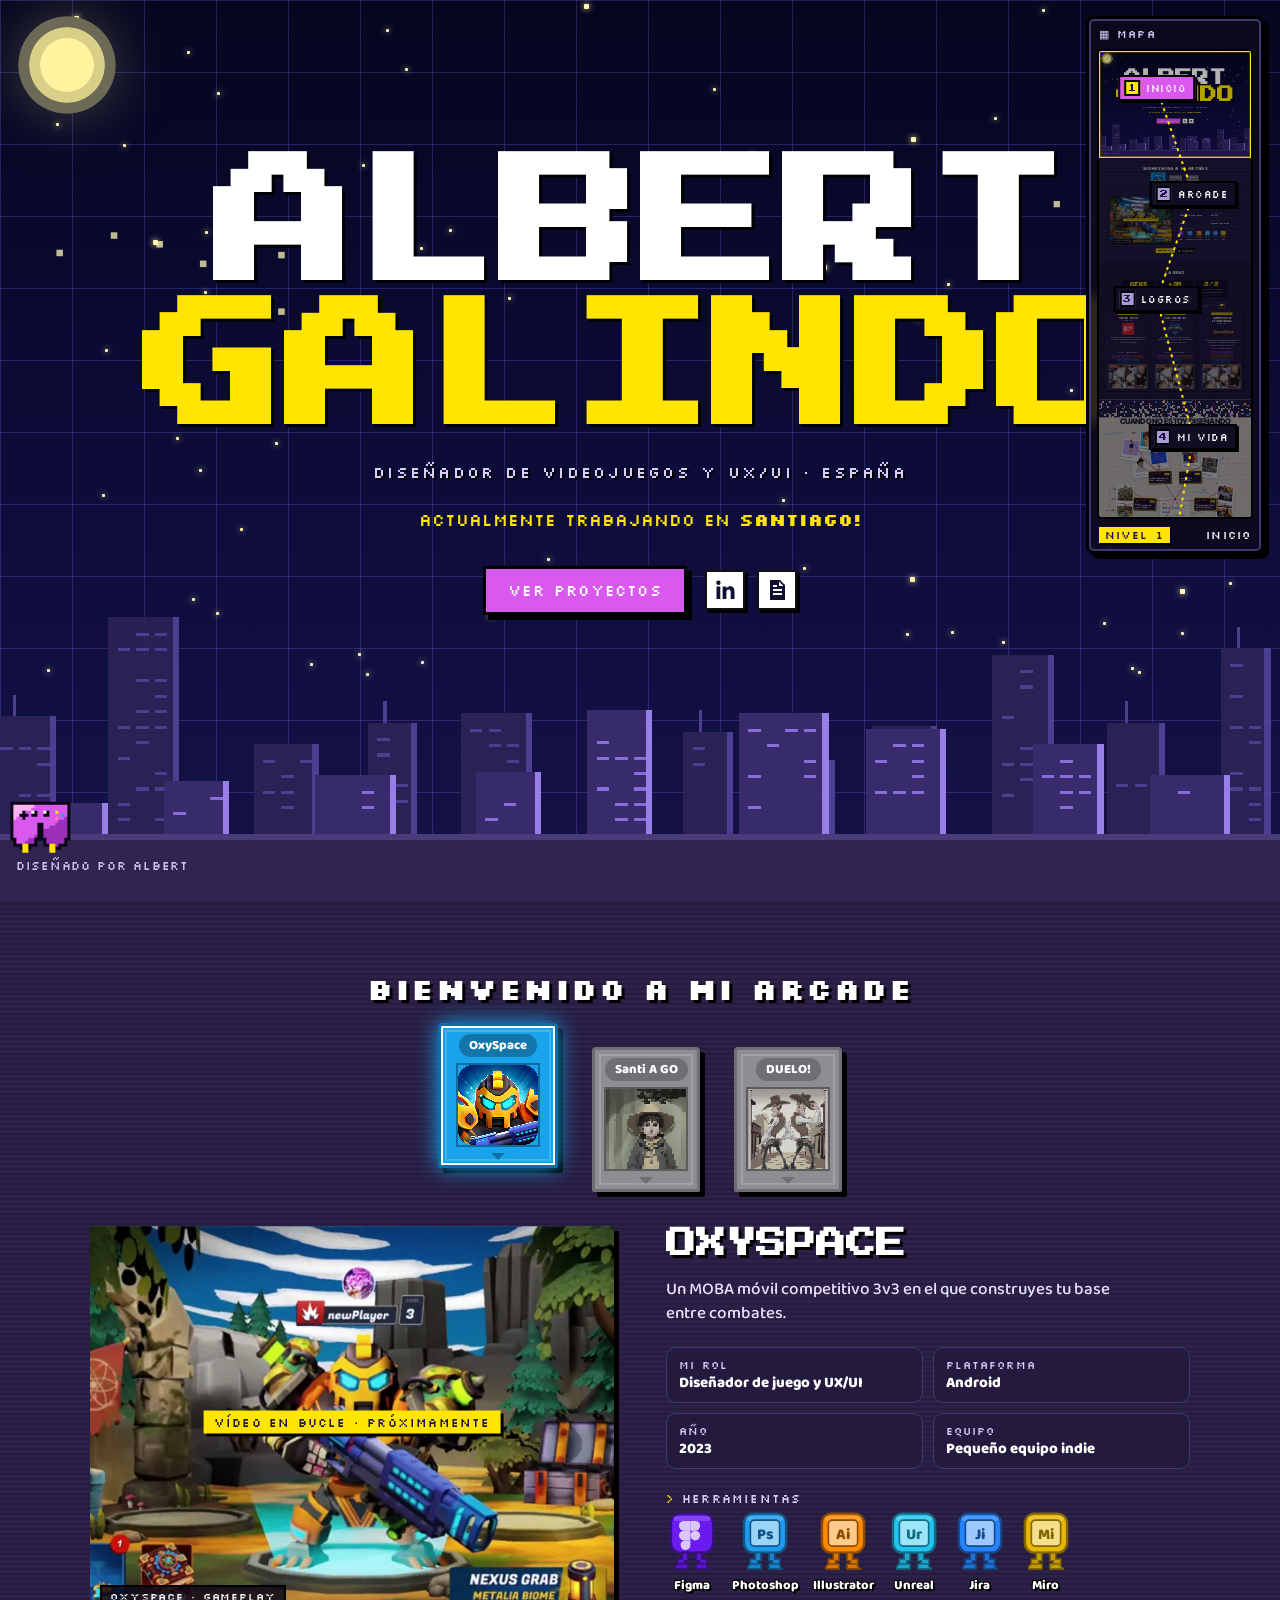
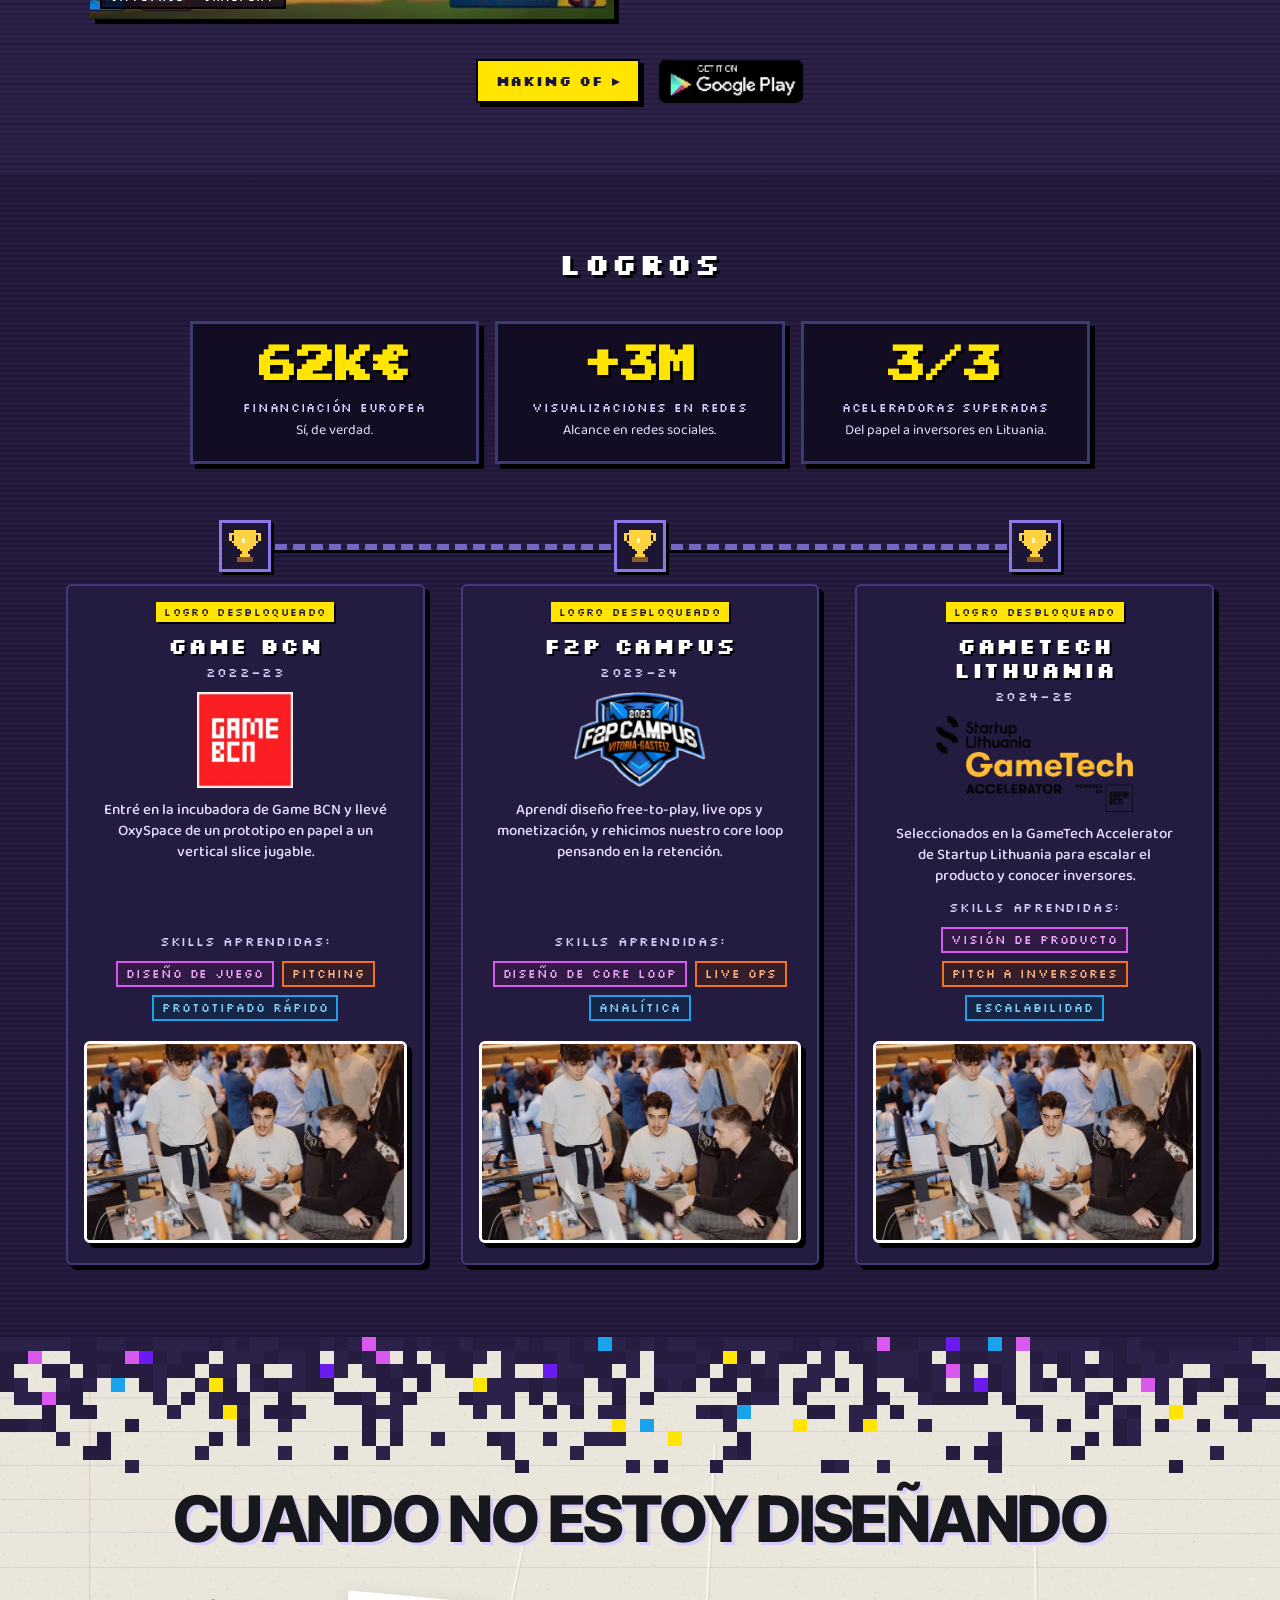
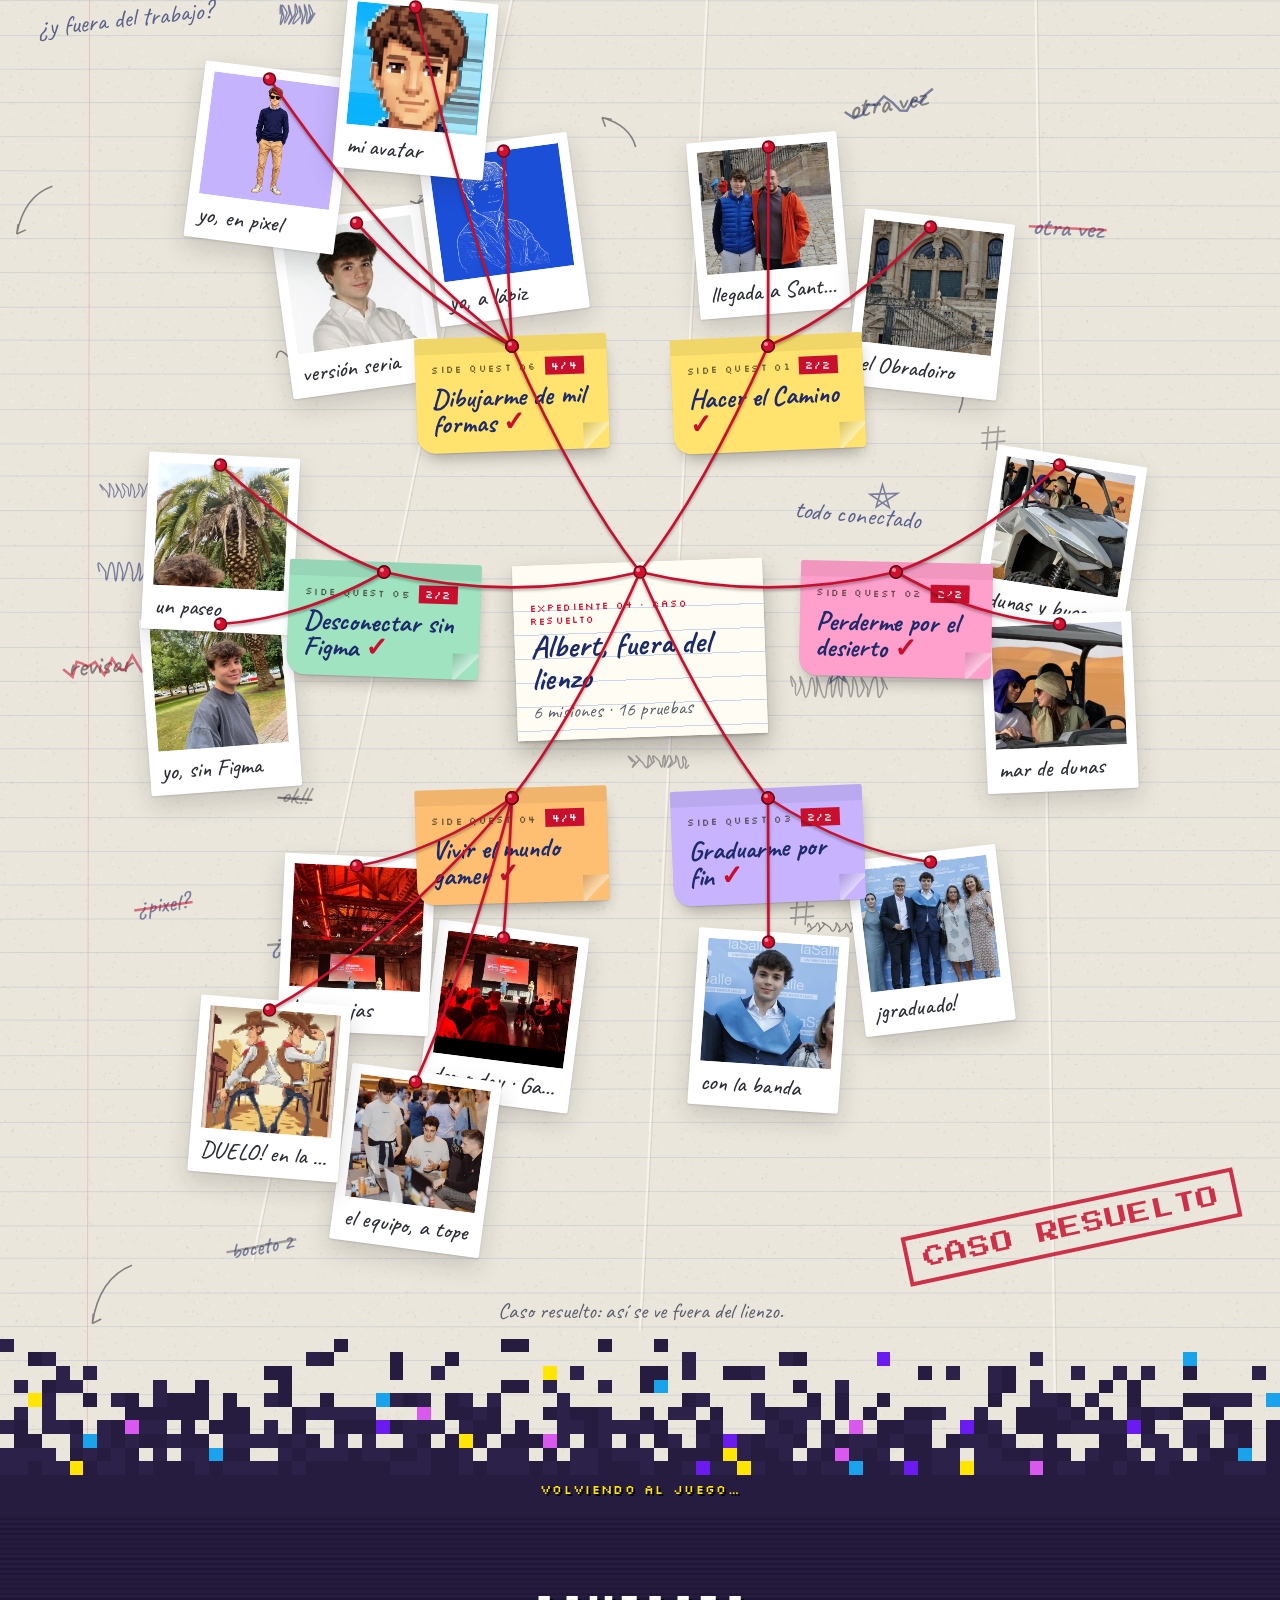
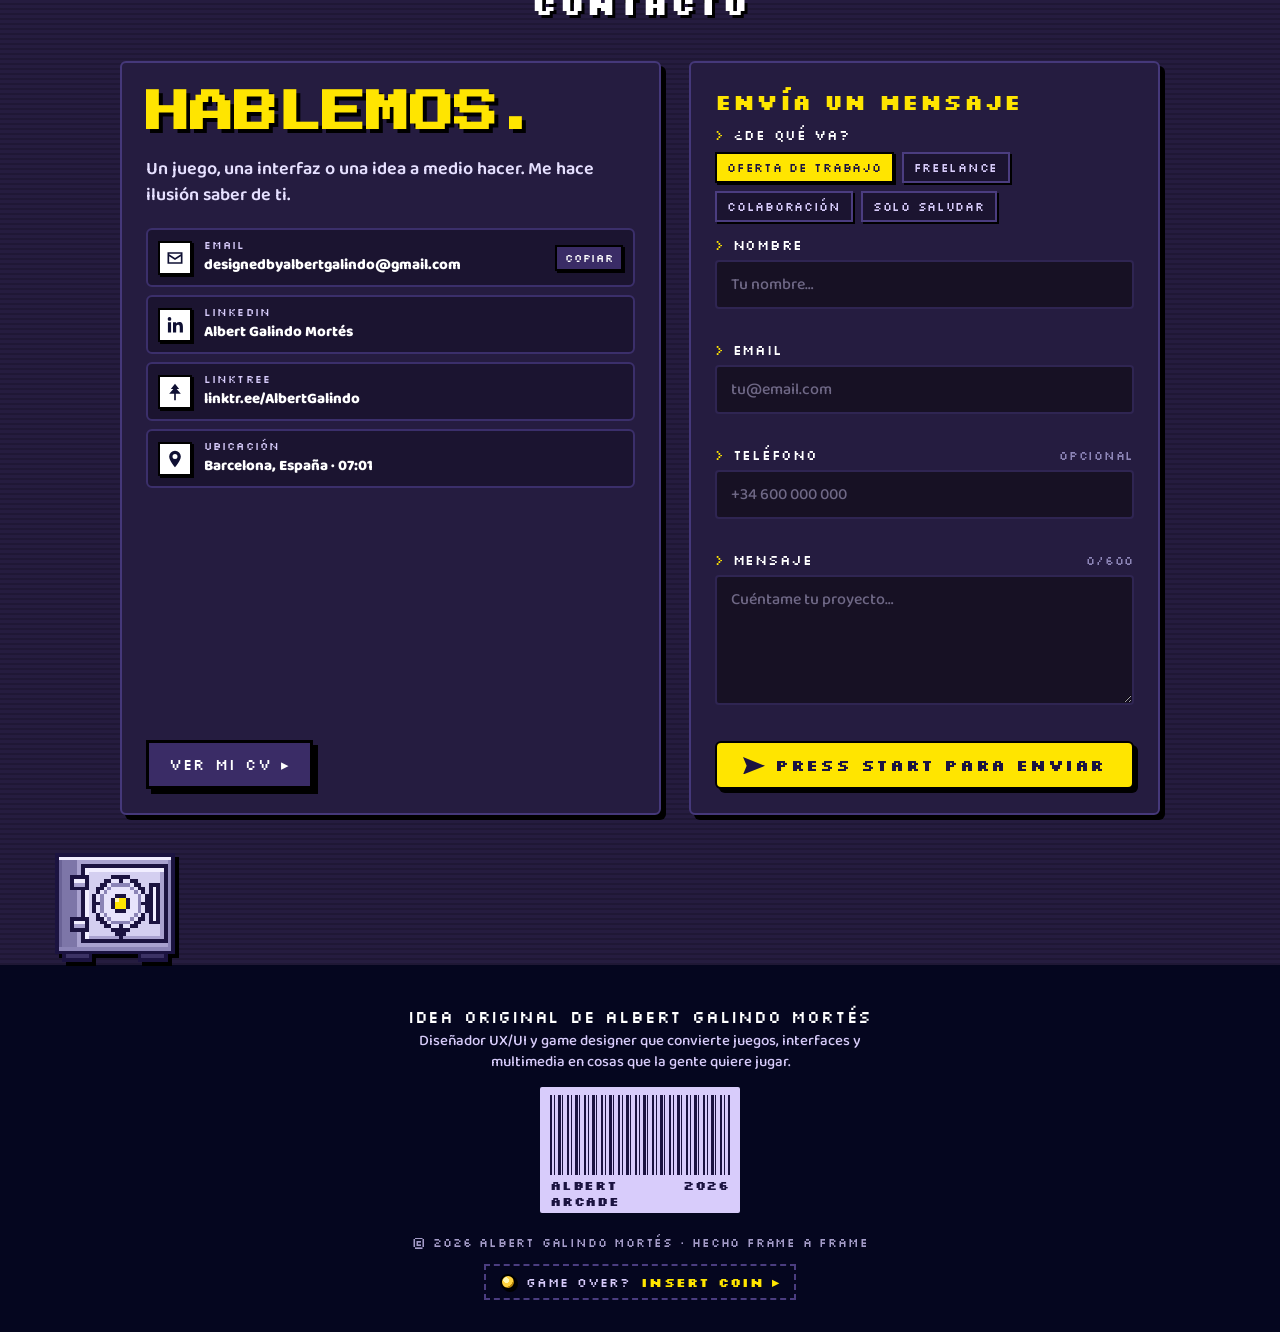
==== albert-arcade/index.html @ 71e983f7 "init" ====
<!doctype html>
<html lang="es">
<head>
<meta charset="utf-8">
<meta name="viewport" content="width=device-width, initial-scale=1, viewport-fit=cover">
<title>Albert Arcade · albert.fig</title>
<link rel="preconnect" href="https://fonts.googleapis.com">
<link rel="preconnect" href="https://fonts.gstatic.com" crossorigin>
<link rel="stylesheet" href="https://fonts.googleapis.com/css2?family=Press+Start+2P&family=Silkscreen:wght@400;700&family=Baloo+2:wght@500;600;700;800&family=Inter+Tight:wght@400;500;800&family=IBM+Plex+Mono:wght@400;500&family=Caveat:wght@500;700&display=swap">
<style>
/* Layout: albert.fig's five frames (identidad, proyectos, logros, fuera del lienzo, contacto) played as one arcade cabinet — night-city hero, cartridge shelf, stage select + TV, trophy road, polaroid wall, high-score cajetín, receipt footer */
:root{
  color-scheme:dark;
  --night:#05061f; --night-2:#16124a; --plum:#2c2149; --plum-2:#251c3f; --plum-deep:#1c1533;
  --panel:#231a3e; --panel-line:#9a8be0; --card:#241b40; --card-line:#45387a; --row:#1b1430;
  --lilac:#d8ccfb; --lilac-dim:#a99ad8; --soft:#e6e0ff;
  --ink:#ffffff; --black:#000000; --dark:#0b0716; --on-yellow:#1b1340;
  --yellow:#ffe500; --star:#fff7b2;
  --pink:#d958ee; --blue:#19a3ec; --orange:#f2711c; --green:#3fae4a;
  --photo:#f4f1ff;
  /* the real world, outside the game (albert.fig paper) */
  --paper:#eef0f3; --paper-dot:#c4c9d4; --paper-ink:#16181d; --paper-mute:#5a6070; --paper-line:#dde1e8; --paper-blue:#2563eb; --print:#ffffff; --tape:rgba(240,226,180,.78);
  --f-sans:"Inter Tight", "Helvetica Neue", Arial, sans-serif; --f-mono:"IBM Plex Mono", ui-monospace, monospace; --f-hand:"Caveat", "Segoe Print", cursive;
  --f-display:"Press Start 2P", ui-monospace, monospace;
  --f-pixel:"Silkscreen", ui-monospace, monospace; --f-chip:"Silkscreen", ui-monospace, monospace;
  --f-body:"Baloo 2", "Trebuchet MS", system-ui, sans-serif;
  --r:6px; --sh:5px 5px 0 var(--black); --sh-up:7px 9px 0 var(--black);
}
[hidden]{display:none!important}
*{box-sizing:border-box}
html{scroll-behavior:smooth;background:var(--plum)}
body{margin:0;background:var(--plum);color:var(--ink);font-family:var(--f-body);-webkit-font-smoothing:antialiased;overflow-x:hidden}
img{max-width:100%;display:block}
.pix{image-rendering:pixelated}
button{font:inherit;color:inherit;cursor:pointer}
a{color:inherit}
:focus-visible{outline:3px solid var(--yellow);outline-offset:3px}
h1,h2,h3,h4{text-wrap:balance;margin:0}
p{margin:0}
.wrap{width:min(1180px,100%);margin-inline:auto;padding-inline:16px}
.scan{background-image:repeating-linear-gradient(0deg,rgba(0,0,0,.16) 0 2px,transparent 2px 5px)}

/* ---------- NAV ---------- */
.nav{position:fixed;top:calc(12px + env(safe-area-inset-top,0px));right:16px;z-index:40;display:flex;gap:2px;padding:6px 8px;background:rgba(8,8,34,.85);border:2px solid #3b3a77;border-radius:var(--r);backdrop-filter:blur(6px);max-width:calc(100vw - 32px);overflow-x:auto;scrollbar-width:none}
.nav a{display:flex;flex-direction:column;align-items:center;text-decoration:none;padding:2px 5px;flex:none}
.nav img{width:50px;transition:transform .15s}
.nav span{position:relative;z-index:1;margin-top:-24px;background:rgba(0,0,0,.6);padding:2px 5px 1px;line-height:1.1;font-family:var(--f-pixel);font-size:11px;letter-spacing:.04em;color:var(--ink);text-shadow:1px 1px 0 var(--black)}
.nav a:hover img,.nav a.on img{transform:translateY(-3px) rotate(-4deg)}
.nav a.on span{color:var(--yellow)}

/* ---------- FRAME LABELS ---------- */
.flabel{display:flex;justify-content:center;margin-bottom:14px}
.flabel span{font-family:var(--f-pixel);font-size:12px;letter-spacing:.12em;color:var(--on-yellow);background:var(--yellow);padding:3px 9px;box-shadow:2px 2px 0 var(--black)}
.title{margin:0 auto 40px;text-align:center}
.title h2{font-family:var(--f-pixel);font-weight:700;font-size:clamp(22px,3vw,30px);letter-spacing:.05em;line-height:1.15;color:var(--ink);text-shadow:3px 3px 0 var(--black)}
.title p{margin-top:8px;font-family:var(--f-pixel);font-size:clamp(12px,1.5vw,14px);letter-spacing:.06em;color:var(--lilac)}
.sec{padding-block:72px;position:relative}
.sec.a{background-color:var(--plum)}
.sec.b{background-color:var(--plum-2)}

/* ---------- FRAME 03 · LOGROS ---------- */
.impact{display:grid;grid-template-columns:repeat(3,minmax(0,1fr));gap:16px;max-width:900px;margin:0 auto 56px}
.impact div{background:#120d22;border:3px solid #3b3a77;box-shadow:var(--sh);padding:20px 14px;text-align:center}
.impact b{display:block;font-family:var(--f-display);font-size:clamp(24px,3.6vw,38px);color:var(--yellow);text-shadow:3px 3px 0 var(--black);line-height:1.2}
.impact span{display:block;margin-top:10px;font-family:var(--f-pixel);font-size:12px;letter-spacing:.06em;color:var(--lilac)}
.impact em{display:block;margin-top:4px;font-style:normal;font-size:14px;color:var(--soft)}
.ach-grid{position:relative;display:grid;grid-template-columns:repeat(3,minmax(0,1fr));gap:36px}
.ach-grid:before{content:"";position:absolute;top:24px;left:16.6%;right:16.6%;height:6px;background:repeating-linear-gradient(90deg,#8b78e6 0 12px,transparent 12px 18px);box-shadow:0 3px 0 var(--black);opacity:.8}
.ach{position:relative;display:flex;flex-direction:column;align-items:center;text-align:center;gap:12px}
.node{position:relative;z-index:1;width:52px;height:52px;display:grid;place-items:center;background:var(--plum-deep);border:3px solid #8b78e6;box-shadow:3px 3px 0 var(--black)}
.node svg{width:32px;shape-rendering:crispEdges}
.ach-card{width:100%;flex:1;display:flex;flex-direction:column;align-items:center;gap:12px;background:var(--card);border:2px solid var(--card-line);border-radius:var(--r);padding:16px 16px 20px;box-shadow:var(--sh);transition:transform .2s,border-color .2s,box-shadow .2s}
.ach-card:hover{transform:translateY(-6px);border-color:#a593ff;box-shadow:var(--sh-up)}
.unlock{font-family:var(--f-pixel);font-size:11px;letter-spacing:.12em;color:var(--on-yellow);background:var(--yellow);padding:3px 8px;box-shadow:2px 2px 0 var(--black)}
.ach h3{font-family:var(--f-pixel);font-weight:700;font-size:22px;letter-spacing:.04em;line-height:1.1;text-shadow:2px 2px 0 var(--black)}
.ach .yr{font-family:var(--f-pixel);color:var(--lilac);letter-spacing:.1em;font-size:13px;margin-top:-6px}
.ach .logo{height:96px;display:grid;place-items:center}
.ach .logo img{max-height:96px;width:auto}
.ach p{font-weight:500;font-size:15px;line-height:1.4;max-width:32ch;color:var(--soft)}
.ach .sk{font-family:var(--f-pixel);letter-spacing:.06em;color:var(--lilac);font-size:13px;margin-top:auto}
.tags{display:flex;flex-wrap:wrap;justify-content:center;gap:8px}
.tag{text-transform:uppercase;font-family:var(--f-pixel);font-size:12px;line-height:1;letter-spacing:.08em;padding:5px 8px;background:color-mix(in srgb,var(--t) 14%,#16112a);color:color-mix(in srgb,var(--t) 55%,#fff);border:2px solid var(--t)}
.tag.c{--t:var(--pink)}.tag.e{--t:var(--orange)}.tag.t{--t:var(--blue)}

/* achievement photos */
.shot{position:relative;width:100%;margin-top:4px}
.shot img{width:100%;aspect-ratio:16/10;max-width:100%;object-fit:cover;border:3px solid #fff;border-radius:var(--r);box-shadow:var(--sh)}
.shot.nosig{aspect-ratio:16/10;max-width:100%;display:flex;flex-direction:column;align-items:center;justify-content:center;gap:6px;border:3px solid #6f6596;border-radius:var(--r);box-shadow:var(--sh);
  background:repeating-linear-gradient(0deg,rgba(0,0,0,.25) 0 2px,transparent 2px 4px),repeating-linear-gradient(90deg,#3a2c66 0 12px,#2a2050 12px 24px,#45387a 24px 36px,#1c1533 36px 48px)}
.shot.nosig span{font-family:var(--f-display);font-size:13px;color:var(--ink);text-shadow:2px 2px 0 #000;animation:blink 1.2s steps(1) infinite}
.shot.nosig small{font-family:var(--f-pixel);font-size:11px;letter-spacing:.06em;color:var(--lilac);background:rgba(0,0,0,.5);padding:2px 6px}
.ach-card .tags{margin-bottom:4px}
/* ---------- FRAME 04 · FUERA DEL LIENZO: the game dissolves into a real paper canvas ---------- */
.irl{position:relative;background-color:var(--paper);background-image:radial-gradient(var(--paper-dot) 1px,transparent 1.4px);background-size:22px 22px;color:var(--paper-ink);font-family:var(--f-sans);overflow:hidden}
.dissolve{display:block;width:100%;height:150px;image-rendering:pixelated}
.irl-in{padding-block:8px 10px;display:grid;grid-template-columns:minmax(0,1fr) minmax(0,1fr);gap:20px 48px;align-items:end}
.exit-hud{grid-column:1/-1;display:flex;flex-wrap:wrap;align-items:center;gap:10px;font-family:var(--f-pixel);font-size:13px;letter-spacing:.08em;color:#2c2149}
.exit-hud b{background:#2c2149;color:var(--yellow);font-weight:400;padding:3px 8px;box-shadow:2px 2px 0 #000}
.exit-hud span{opacity:.75}
.ftag{font-family:var(--f-sans);font-size:12px;font-weight:500;color:var(--paper-mute);margin-bottom:12px}
.irl-kicker{font-family:var(--f-mono);font-size:11px;letter-spacing:.14em;color:var(--paper-mute);margin-bottom:10px}
.irl h2{font-family:var(--f-sans);font-weight:800;font-size:clamp(34px,5.4vw,64px);line-height:1;letter-spacing:-.035em;color:var(--paper-ink)}
.irl h2 em{font-style:normal;font-weight:400;color:#8a90a0}
.irl-lead{margin-top:14px;font-size:17px;line-height:1.5;color:var(--paper-mute);max-width:42ch}
.hob{list-style:none;margin:0;padding:0;background:rgba(255,255,255,.9);border:1px solid var(--paper-line);border-radius:12px;padding:6px 18px}
.hob li{display:grid;grid-template-columns:34px minmax(0,1fr);gap:10px;padding:11px 0;border-bottom:1px solid var(--paper-line);font-size:16px;line-height:1.45}
.hob li:last-child{border-bottom:0}
.hob span{font-family:var(--f-mono);font-size:12px;color:var(--paper-blue);padding-top:3px}
.mural{position:relative;margin-top:28px;touch-action:pan-y}
.note{position:absolute;font-family:var(--f-hand);font-size:clamp(20px,2vw,26px);line-height:1.1;color:var(--paper-blue);transform:rotate(var(--rot));pointer-events:none;white-space:nowrap;opacity:.85}
.pola{position:absolute;width:var(--w);background:var(--print);padding:10px 10px 0;border:0;border-radius:2px;box-shadow:0 1px 2px rgba(22,24,29,.14),0 10px 24px rgba(22,24,29,.16);transform:rotate(var(--rot));transition:transform .25s,box-shadow .25s;cursor:grab;text-align:left;color:var(--paper-ink);touch-action:none;user-select:none;-webkit-user-select:none}
.pola:before{content:"";position:absolute;left:50%;top:-11px;width:62px;height:22px;margin-left:-31px;background:var(--tape);transform:rotate(var(--tape-rot,-4deg));box-shadow:0 1px 2px rgba(0,0,0,.08)}
.pola:hover{transform:rotate(0) scale(1.05);box-shadow:0 2px 4px rgba(22,24,29,.14),0 18px 36px rgba(22,24,29,.22)}
.pola.drag{cursor:grabbing;transform:rotate(0) scale(1.08);box-shadow:0 4px 8px rgba(22,24,29,.16),0 26px 48px rgba(22,24,29,.28);transition:box-shadow .2s}
.pola .ph{position:relative;display:block;aspect-ratio:480/452;max-width:100%;background:#d3d7de;overflow:hidden}
.pola img{width:100%;height:100%;object-fit:cover;pointer-events:none;transition:filter 1.4s,opacity 1.4s}
.pola canvas{position:absolute;inset:0;width:100%;height:100%;image-rendering:pixelated;pointer-events:none}
.pola .cap{display:block;font-family:var(--f-hand);font-weight:500;font-size:clamp(19px,1.8vw,24px);line-height:1;padding:9px 2px 12px;color:#2b2e36;white-space:nowrap;overflow:hidden;text-overflow:ellipsis}
.pola.und img{filter:brightness(.08) sepia(1) blur(1px)}
.pola.und .cap{color:#8a90a0}
.mural-tip{text-align:center;font-family:var(--f-hand);font-size:22px;color:var(--paper-mute);margin:12px 0 0;padding-inline:16px}
.reenter{position:relative}
.reenter p{position:absolute;left:0;right:0;bottom:22px;text-align:center;font-family:var(--f-pixel);font-size:13px;letter-spacing:.1em;color:var(--yellow);text-shadow:2px 2px 0 #000;z-index:1}
@media (max-width:760px){.irl-in{grid-template-columns:minmax(0,1fr)}.dissolve{height:110px}}


/* shared buttons used in Contacto */
.actions{display:flex;flex-wrap:wrap;justify-content:center;align-items:center;gap:16px;margin-top:6px}
.btn{display:inline-flex;align-items:center;gap:10px;padding:12px 20px;font-family:var(--f-pixel);font-size:15px;letter-spacing:.08em;text-decoration:none;border:3px solid var(--black);box-shadow:var(--sh);transition:transform .12s,box-shadow .12s}
.btn:hover{transform:translate(-2px,-2px);box-shadow:var(--sh-up)}
.btn:active{transform:translate(2px,2px);box-shadow:1px 1px 0 var(--black)}
.btn.yel{background:var(--yellow);color:var(--on-yellow);font-weight:700}
.btn.ghost{background:#3a2c66;color:var(--ink)}
.card-in>.lab{font-family:var(--f-pixel);font-size:12px;letter-spacing:.1em;color:var(--lilac)}
.card-in>.lab:before{content:"> ";color:var(--yellow)}

/* quest log (pixel) for Cuando no estoy diseñando */
.quest-log{max-width:820px;margin:0 auto;background:var(--panel);border:3px solid var(--panel-line);border-radius:var(--r);box-shadow:var(--sh);padding:18px 24px 10px}
.ql-head{display:flex;justify-content:space-between;font-family:var(--f-pixel);font-size:12px;letter-spacing:.14em;color:var(--lilac-dim);padding-bottom:10px;border-bottom:2px solid var(--panel-line)}
.quest-log ol{list-style:none;margin:0;padding:0;display:grid;grid-template-columns:repeat(2,minmax(0,1fr));gap:0 28px}
.quest-log li{display:grid;grid-template-columns:34px minmax(0,1fr) auto;gap:10px;align-items:baseline;padding:13px 0;border-bottom:2px dashed var(--card-line)}
.quest-log li span{font-family:var(--f-pixel);font-size:13px;color:var(--yellow)}
.quest-log li p{font-weight:600;font-size:16px;line-height:1.4;color:var(--soft)}
.quest-log li i{font-style:normal;color:var(--lilac-dim)}
.exit-hud{justify-content:center;padding-top:10px}
@media (max-width:700px){.quest-log ol{grid-template-columns:minmax(0,1fr)}}

/* CV viewer: the CV is built in pixel mode, block by block */
.cvv{position:fixed;inset:0;z-index:66;background:var(--plum-deep);background-image:repeating-linear-gradient(0deg,rgba(0,0,0,.16) 0 2px,transparent 2px 5px);overflow-y:auto;overscroll-behavior:contain}
.cvv .cs-bar{flex-wrap:wrap}
.cvv-actions{display:flex;gap:10px;align-items:center;flex-wrap:wrap}
.cvv-dl{padding:7px 14px;font-size:13px;border-width:2px;box-shadow:3px 3px 0 var(--black)}
.cvv-dl[aria-disabled="true"]{opacity:.45;pointer-events:none}
.cvv-in{max-width:860px;margin-inline:auto;padding:28px 16px 70px;display:flex;flex-direction:column;align-items:center;gap:16px}
.cvv-paper{position:relative;width:100%;aspect-ratio:1240/1753;max-width:100%;background:#0e0a1c;border:4px solid #e9e6ff;border-radius:var(--r);box-shadow:8px 8px 0 var(--black);overflow:hidden}
.cvv-paper img,.cvv-paper canvas{position:absolute;inset:0;width:100%;height:100%}
.cvv-paper img{opacity:0;transition:opacity .25s}
.cvv-paper.ready img{opacity:1}
.cvv-paper canvas{image-rendering:pixelated}
.cvv-bar{width:min(320px,80%);height:16px;border:2px solid #8b78e6;padding:2px;box-shadow:3px 3px 0 var(--black)}
.cvv-bar i{display:block;height:100%;width:0;background:repeating-linear-gradient(90deg,var(--pink) 0 10px,transparent 10px 12px)}
.cvv-note{font-family:var(--f-pixel);font-size:12px;letter-spacing:.04em;color:var(--lilac);text-align:center}

/* side quests dropped among the photos: still pixel, the only game objects left on the table */
.irl-head{display:flex;flex-direction:column;align-items:center;gap:14px}
.irl-title{font-family:var(--f-pixel);font-weight:700;font-size:clamp(22px,3vw,30px);letter-spacing:.05em;line-height:1.15;color:#2c2149;text-align:center;text-shadow:3px 3px 0 #d8ccfb}
.qcard{position:absolute;width:var(--w);display:flex;flex-direction:column;gap:8px;padding:10px 12px 12px;background:var(--panel);background-image:repeating-linear-gradient(0deg,rgba(0,0,0,.16) 0 2px,transparent 2px 5px);border:3px solid var(--panel-line);border-radius:4px;box-shadow:5px 5px 0 #000;color:var(--ink);text-align:left;transform:rotate(var(--rot));transition:transform .2s,box-shadow .2s;cursor:grab;touch-action:none;user-select:none;-webkit-user-select:none}
.qcard:hover{transform:rotate(0) translate(-2px,-2px);box-shadow:7px 7px 0 #000}
.qcard.drag{cursor:grabbing;transform:rotate(0) scale(1.06);box-shadow:9px 11px 0 #000}
.qtop{display:flex;justify-content:space-between;align-items:center;gap:8px;font-family:var(--f-pixel);font-size:11px;letter-spacing:.1em;color:var(--yellow)}
.qtop b{font-weight:400;background:#120d22;padding:2px 6px;box-shadow:2px 2px 0 #000}
.qtop i{font-style:normal;font-size:16px;color:var(--lilac)}
.qtxt{font-family:var(--f-body);font-weight:600;font-size:15px;line-height:1.35;color:var(--soft)}
.qcard[aria-pressed="true"]{border-color:var(--yellow)}
.qcard[aria-pressed="true"] .qtop i{color:var(--yellow)}
.qcard[aria-pressed="true"] .qtxt{opacity:.6;text-decoration:line-through;text-decoration-color:var(--yellow)}

.qcard{cursor:default;touch-action:auto}
.qcard:hover{transform:rotate(var(--rot))}
.qcard .qtxt{font-family:var(--f-pixel);font-weight:700;font-size:15px;letter-spacing:.03em;line-height:1.25;color:#fff}
.qcount{font-style:normal;font-family:var(--f-pixel);font-size:12px;color:var(--ink);background:#120d22;padding:2px 6px;box-shadow:2px 2px 0 #000}
.qtray{display:flex;gap:8px;margin-top:2px}
.slot{width:52px;height:48px;border:2px dashed var(--panel-line);background:#120d22;display:block;overflow:hidden}
.slot.full{border:2px solid #fff;box-shadow:2px 2px 0 #000}
.slot img{width:100%;height:100%;object-fit:cover;image-rendering:pixelated}
.qcard.hover{border-color:var(--pink);box-shadow:0 0 0 3px var(--pink),0 0 24px rgba(217,88,238,.6),5px 5px 0 #000}
.qcard.hover .slot:not(.full){border-color:var(--pink);background:#2a1440}
.qcard.done{border-color:var(--yellow);box-shadow:0 0 18px rgba(255,229,0,.35),5px 5px 0 #000}
.qcard.done .qcount{background:var(--yellow);color:var(--on-yellow)}
.qcard.done .qtxt:after{content:" ✓";color:var(--yellow)}
.pola.sel{outline:3px dashed var(--pink);outline-offset:4px}

/* corkboard: pins, red string, finished case */
.mural{transition:height .8s cubic-bezier(.5,0,.2,1)}
.mural:before{content:"";position:absolute;inset:-14px 0;pointer-events:none;opacity:0;transition:opacity 1.2s;border-radius:6px;
  background:radial-gradient(ellipse at center,transparent 55%,rgba(40,20,5,.45) 100%),radial-gradient(rgba(90,55,20,.35) 1px,transparent 1.6px) 0 0/7px 7px,radial-gradient(rgba(255,230,190,.25) 1px,transparent 1.5px) 3px 4px/9px 9px,#b7834c}
.mural.solved:before{opacity:0}
.strings{position:absolute;left:0;top:0;z-index:1600;pointer-events:none;overflow:visible}
.strings .ropes path{fill:none;stroke:#c8102e;stroke-width:2.6;stroke-linecap:round;filter:drop-shadow(0 2px 1.5px rgba(0,0,0,.35))}
.strings .pins circle{fill:#d0102e;stroke:#6e0716;stroke-width:1.5}
.strings .pins circle.hl{fill:#ff8f9e;stroke:none}
.pola.pinned{cursor:default}
.pola.pinned:before{display:none}
.pola.pinned:hover{transform:rotate(var(--rot)) scale(1.04)}
.glide{transition:left .6s cubic-bezier(.5,0,.2,1),top .6s cubic-bezier(.5,0,.2,1),transform .6s!important}
.case-card{position:absolute;z-index:1550;width:250px;background:#fffdf3;padding:14px 16px 16px;box-shadow:0 2px 3px rgba(0,0,0,.2),0 12px 24px rgba(0,0,0,.25);transform:rotate(-2deg);display:flex;flex-direction:column;gap:4px;background-image:repeating-linear-gradient(#fffdf3 0 23px,#c9d6ef 23px 24px);border-top:22px solid #fffdf3}
.case-card small{font-family:var(--f-pixel);font-size:10px;letter-spacing:.12em;color:#c8102e}
.case-card b{font-family:var(--f-hand);font-weight:700;font-size:32px;line-height:1;color:#1b2a6b}
.case-card span{font-family:var(--f-hand);font-size:20px;color:#5a6070}
.case-card.drop{animation:caseDrop .7s cubic-bezier(.2,1.3,.4,1) both}
@keyframes caseDrop{from{transform:rotate(-14deg) scale(1.4);opacity:0}}
.stamp{position:absolute;z-index:1700;right:3%;bottom:2.5%;font-family:var(--f-display);font-size:clamp(14px,2vw,22px);color:#c8102e;border:4px solid #c8102e;padding:10px 14px;transform:rotate(-12deg);opacity:.85;letter-spacing:.06em;mix-blend-mode:multiply;pointer-events:none}
.stamp.in{animation:stampIn .45s cubic-bezier(.2,1.6,.4,1) both}
@keyframes stampIn{from{transform:rotate(-12deg) scale(2.4);opacity:0}}
.mural.solved .qcard{cursor:default}
.mural.solved .qtray{display:none}
.slot.full{background:var(--yellow);border:2px solid #000;box-shadow:2px 2px 0 #000;position:relative}
.slot.full:after{content:"✓";position:absolute;inset:0;display:grid;place-items:center;font-weight:800;color:var(--on-yellow)}
@media (max-width:600px){.stamp{right:auto;left:50%;bottom:8px;transform:translateX(-50%) rotate(-8deg)}.case-card{width:240px}}

/* ===== the messy sheet + post-it side quests ===== */
.irl{background:#ebe6db}
.paper-bg{position:absolute;inset:0;width:100%;height:100%;z-index:0;pointer-events:none}
.irl>*:not(.paper-bg){position:relative;z-index:1}
#f04 .qcard{--pc:#ffe36e;width:var(--w);min-height:0;padding:22px 16px 16px;gap:8px;border:0;border-radius:2px 2px 4px 18px;color:#2b2414;
  background:linear-gradient(180deg,rgba(0,0,0,.07) 0,rgba(0,0,0,0) 16px),linear-gradient(135deg,rgba(255,255,255,.35),rgba(255,255,255,0) 40%),var(--pc);
  box-shadow:0 1px 1px rgba(0,0,0,.12),2px 10px 16px -6px rgba(0,0,0,.32),inset -10px -10px 18px -14px rgba(0,0,0,.35);background-image:none;background-color:var(--pc)}
#f04 .qcard:before{content:"";position:absolute;left:0;right:0;top:0;height:16px;background:rgba(0,0,0,.06);border-radius:2px 2px 0 0}
#f04 .qcard:after{content:"";position:absolute;right:0;bottom:0;width:26px;height:26px;background:linear-gradient(135deg,rgba(0,0,0,.18),rgba(255,255,255,.55) 55%,rgba(0,0,0,0) 56%);border-radius:0 0 4px 0;opacity:.8}
#f04 .qtop{color:#2b2414}
#f04 .qtop b{background:none;box-shadow:none;padding:0;color:rgba(43,36,20,.7);font-size:10px;letter-spacing:.14em}
#f04 .qcount{background:rgba(43,36,20,.85);color:var(--pc);box-shadow:none;font-size:11px}
#f04 .qcard .qtxt{font-family:var(--f-hand);font-weight:700;font-size:clamp(24px,2.1vw,30px);line-height:.95;letter-spacing:0;color:#1d2a6b;text-shadow:none}
#f04 .slot{width:50px;height:44px;background:transparent;border:2px dashed rgba(29,42,107,.55);border-radius:3px}
#f04 .slot.full{background:rgba(29,42,107,.85);border:2px solid rgba(29,42,107,.9);box-shadow:none}
#f04 .slot.full:after{color:var(--pc);font-size:20px}
#f04 .qcard.hover{box-shadow:0 0 0 4px #c8102e,2px 14px 22px -6px rgba(0,0,0,.4);transform:rotate(0) scale(1.05)}
#f04 .qcard.hover .slot:not(.full){border-color:#c8102e;background:rgba(200,16,46,.1)}
#f04 .qcard.done{box-shadow:0 1px 1px rgba(0,0,0,.12),2px 10px 16px -6px rgba(0,0,0,.32)}
#f04 .qcard.done .qtxt:after{content:" ✓";color:#c8102e}
#f04 .qcard.done .qcount{background:#c8102e;color:#fff}
#f04 .note{color:#1d2a6b;opacity:.7}
.reenter p{position:static;margin:0;padding:6px 16px 18px;background:#251c3f;bottom:auto}
.reenter canvas{display:block}
/* ---------- FRAME 05 · CONTACTO ---------- */
.contact-grid{display:grid;grid-template-columns:minmax(0,1.15fr) minmax(0,1fr);gap:28px;max-width:1040px;margin-inline:auto;align-items:stretch}
.card-in{display:flex;flex-direction:column;gap:16px;background:#251c40;border:2px solid var(--card-line);border-radius:var(--r);padding:24px;box-shadow:var(--sh);min-width:0}
.hablemos{font-family:var(--f-display);font-size:clamp(26px,4.4vw,44px);line-height:1.2;color:var(--yellow);text-shadow:4px 4px 0 var(--black)}
.hablemos i{font-style:normal;animation:blink 1.1s steps(1) infinite}
.lead{font-weight:600;font-size:18px;line-height:1.45;color:var(--soft);max-width:44ch}
.links{display:flex;flex-direction:column;gap:8px}
.link-row{display:flex;align-items:center;gap:12px;background:var(--row);border:2px solid #3b2f6b;border-radius:var(--r);padding:8px 10px;min-width:0}
.link-row .ic{flex:none;width:34px;height:34px;display:grid;place-items:center;background:var(--ink);border:2px solid var(--black);box-shadow:2px 2px 0 var(--black)}
.link-row .ic svg{width:20px;height:20px;fill:#0f1033}
.link-row div{min-width:0;flex:1}
.link-row small{display:block;font-family:var(--f-pixel);font-size:11px;letter-spacing:.1em;color:var(--lilac)}
.link-row b,.link-row a{font-weight:800;font-size:15px;text-decoration:none;overflow-wrap:anywhere}
.link-row a:hover{color:var(--yellow)}
.mini{flex:none;font-family:var(--f-pixel);font-size:11px;letter-spacing:.06em;background:#3a2c66;color:var(--ink);border:2px solid var(--black);padding:4px 8px;box-shadow:2px 2px 0 var(--black)}
.mini:hover{background:#4b3a85}
.mini.ok{background:var(--yellow);color:var(--on-yellow)}
.portrait{display:grid;grid-template-columns:minmax(0,150px) minmax(0,1fr);gap:18px;align-items:end}
.portrait figure{margin:0;background:#1d4ed8;padding:6px 6px 0;border:2px solid var(--black);box-shadow:4px 4px 0 var(--black);transform:rotate(-3deg)}
.portrait figcaption{font-family:var(--f-pixel);font-size:11px;color:var(--ink);padding:6px 2px 8px}
.nb{font-family:var(--f-pixel);font-size:12px;letter-spacing:.06em;line-height:1.5;color:var(--lilac)}
.nb b{color:var(--yellow)}

/* cajetín as a high-score board */
.board{max-width:1040px;margin:34px auto 0;background:#0d0a1d;border:3px solid var(--panel-line);border-radius:var(--r);box-shadow:var(--sh);padding:18px 20px;font-family:var(--f-pixel)}
.board-h{display:flex;justify-content:space-between;gap:12px;flex-wrap:wrap;font-size:13px;letter-spacing:.12em;color:var(--yellow);margin-bottom:12px}
.board-grid{display:grid;grid-template-columns:minmax(0,1.3fr) minmax(0,1fr);gap:18px}
.board table{width:100%;border-collapse:collapse;font-size:13px;letter-spacing:.04em}
.board th{text-align:left;font-weight:400;color:var(--lilac-dim);font-size:11px;letter-spacing:.12em;padding:4px 8px 8px 0;border-bottom:2px solid #3b3a77}
.board td{padding:8px 8px 8px 0;border-bottom:2px dashed #2b2557;color:var(--ink);vertical-align:top}
.board td:first-child{color:var(--yellow);white-space:nowrap;font-variant-numeric:tabular-nums}
.cells{display:grid;grid-template-columns:repeat(2,minmax(0,1fr));gap:8px}
.cells div{border:2px solid #3b3a77;padding:7px 9px}
.cells small{display:block;font-size:10px;letter-spacing:.12em;color:var(--lilac-dim)}
.cells b{font-weight:400;font-size:13px;color:var(--ink)}
.cells .wide{grid-column:1/-1}

/* ---------- FOOTER ---------- */
footer{background:var(--night);font-family:var(--f-pixel);letter-spacing:.05em;padding-block:26px 22px}
.foot{display:grid;grid-template-columns:minmax(0,1fr) minmax(0,1fr);gap:24px;align-items:end}
.foot h4{font-weight:400;font-size:17px}
.foot p{font-family:var(--f-body);font-weight:500;font-size:15px;letter-spacing:0;line-height:1.4;margin:4px 0 14px;color:var(--lilac);max-width:50ch}
.sections{justify-self:end}
.sections ul{list-style:none;padding:0;margin:6px 0 0;font-size:14px;display:flex;flex-direction:column;gap:4px}
.sections a{text-decoration:none;color:var(--lilac)}
.sections a:before{content:"> ";color:var(--ink)}
.sections a:hover{color:var(--yellow)}
.legal{display:flex;flex-wrap:wrap;gap:12px 40px;justify-content:space-between;margin-top:20px;font-size:12px;color:#a59cc9}

.toast{position:fixed;left:50%;bottom:calc(20px + env(safe-area-inset-bottom,0px));transform:translateX(-50%);z-index:70;background:#120e28;border:2px solid var(--yellow);color:var(--ink);font-family:var(--f-pixel);letter-spacing:.08em;font-size:13px;padding:10px 16px;box-shadow:4px 4px 0 var(--black);max-width:calc(100vw - 32px)}


/* ===== HERO + ARCADE: copied from DesignedByAlbert ===== */
/* ---------- HERO ---------- */
.hero{position:relative;overflow:hidden;padding-block:110px 120px;
  background:
    linear-gradient(rgba(118,104,230,.28) 1px,transparent 1px) 0 0/72px 72px,
    linear-gradient(90deg,rgba(118,104,230,.28) 1px,transparent 1px) 0 0/72px 72px,
    linear-gradient(180deg,var(--night) 0%,#0b0b36 45%,var(--night-2) 100%);}
.stars{position:absolute;inset:0;pointer-events:none}
.stars i{position:absolute;width:4px;height:4px;background:var(--star);border-radius:1px;box-shadow:0 0 6px rgba(255,247,178,.8);animation:tw 3s ease-in-out infinite}
@keyframes tw{50%{opacity:.25}}
.moon{position:absolute;left:12px;top:10px;width:110px;height:110px;pointer-events:none;
  background:radial-gradient(circle,#fff3a0 0 34%,#d9cf86 35% 48%,#6c6a57 49% 62%,transparent 63%);filter:drop-shadow(0 0 30px rgba(255,240,150,.25));animation:moon 5s ease-in-out infinite}
@keyframes moon{0%,100%{filter:drop-shadow(0 0 14px rgba(255,240,150,.35)) drop-shadow(0 0 30px rgba(255,240,150,.15))}50%{filter:drop-shadow(0 0 26px rgba(255,240,150,.75)) drop-shadow(0 0 60px rgba(255,230,120,.4))}}
.skyline{position:absolute;left:0;right:0;bottom:60px;height:340px;pointer-events:none;
  background:url(assets/skyline.png) repeat-x bottom/auto 100%;image-rendering:pixelated;opacity:.95}
.haze{position:absolute;left:-10%;right:-10%;bottom:20px;height:560px;pointer-events:none;filter:blur(40px);
  background:radial-gradient(70% 60% at 50% 100%,color-mix(in srgb,var(--role) 75%,transparent),color-mix(in srgb,var(--role) 30%,transparent) 50%,transparent 80%);
  animation:haze 5s ease-in-out infinite}
@keyframes haze{0%,100%{opacity:.55}50%{opacity:1}}
.ground{position:absolute;left:0;right:0;bottom:0;height:66px;background:#2f2550;border-top:6px solid #4a3c7b}
.credit{position:absolute;left:16px;bottom:27px;font-family:var(--f-pixel);font-size:12px;letter-spacing:.06em;color:#c9c0ee;z-index:2}
.socials{position:fixed;right:16px;top:50%;transform:translateY(-50%);display:flex;flex-direction:column;gap:12px;z-index:30}
.socials a{width:40px;height:40px;background:#fff;display:grid;place-items:center;border:2px solid #111;box-shadow:3px 3px 0 #000;transition:transform .12s}
.socials a:hover{transform:translate(-2px,-2px);box-shadow:var(--sh)}
.socials svg{width:24px;height:24px;fill:#0f1033}
/* ---------- ARCADE ---------- */
.arcade{background-color:var(--plum)}
.carts{display:flex;justify-content:center;align-items:flex-end;gap:clamp(14px,3vw,34px);margin-bottom:34px;flex-wrap:wrap}
.cart{--c:#8d8d92;--c2:#6e6e74;position:relative;width:108px;padding:8px 8px 18px;background:var(--c);border:3px solid var(--c2);border-radius:4px 4px 2px 2px;
  box-shadow:var(--sh);transition:transform .2s,box-shadow .2s,width .2s;display:flex;flex-direction:column;align-items:center;gap:6px}
.cart:before{content:"";position:absolute;inset:4px;border:2px solid rgba(255,255,255,.18);pointer-events:none}
.cart .lbl{font-family:var(--f-body);font-weight:800;font-size:13px;background:var(--c2);color:#fff;padding:1px 10px;border-radius:999px;white-space:nowrap}
.cart img{width:84px;aspect-ratio:1;object-fit:cover;border:2px solid rgba(0,0,0,.35);filter:grayscale(.75) brightness(.9);transition:filter .2s}
.cart:after{content:"";position:absolute;bottom:5px;left:50%;transform:translateX(-50%);border:7px solid transparent;border-top-color:var(--c2);border-bottom:0}
.cart:hover{transform:translateY(-6px)}
.cart.on{--c:var(--k);--c2:var(--k2);width:120px;transform:translateY(-24px);box-shadow:0 0 22px var(--k),0 0 0 2px #fff inset,var(--sh)}
.cart.on img{filter:none}
.cart.on .lbl{background:rgba(0,0,0,.28)}

.project{display:grid;grid-template-columns:minmax(0,1.25fr) minmax(0,1fr);gap:32px;align-items:start;max-width:1000px;margin-inline:auto}
.viewer{background:#1c1530;border:3px solid #120d22;border-radius:var(--r);padding:12px;box-shadow:var(--sh);display:flex;flex-direction:column;gap:10px}
.viewer .main{position:relative;aspect-ratio:16/10;background:#0e0a1c;border:3px solid #e9e6ff;border-radius:var(--r);overflow:hidden;cursor:zoom-in}
.viewer .main img{width:100%;height:100%;object-fit:contain}
.viewer .cap{position:absolute;left:8px;bottom:8px;font-family:var(--f-chip);font-size:11px;letter-spacing:.08em;background:rgba(10,8,24,.85);color:#fff;padding:3px 8px;border:2px solid #000}
.thumbs{display:flex;gap:10px;margin-top:16px;flex-wrap:wrap}
.thumbs button{width:84px;height:52px;padding:0;border:2px solid transparent;border-radius:10px;overflow:hidden;background:#0e0a1c;opacity:.6;cursor:pointer;transition:opacity .15s,border-color .15s}
.thumbs button img{width:100%;height:100%;object-fit:cover;object-position:top}
.thumbs button.on,.thumbs button:hover{opacity:1;border-color:var(--yellow)}
.insert{animation:insert .45s cubic-bezier(.2,1.3,.4,1)}
@keyframes insert{from{transform:translateY(-22px);opacity:0}}
.info{display:flex;flex-direction:column;gap:14px}
.info .num{font-family:var(--f-display);font-size:clamp(34px,5vw,52px);line-height:1;text-shadow:4px 4px 0 #000}
.info h3{font-family:var(--f-display);font-size:clamp(18px,2.4vw,26px);text-shadow:3px 3px 0 #000;line-height:1.2}
.pitch{margin:0;font-weight:500;font-size:17px;line-height:1.4;color:#e6e0ff;max-width:40ch}
.chips{display:flex;flex-wrap:wrap;gap:8px}
.chip{font-family:var(--f-chip);font-size:12px;padding:4px 8px;color:#fff;border:2px solid rgba(255,255,255,.55);box-shadow:3px 3px 0 rgba(0,0,0,.5);text-shadow:1px 1px 0 rgba(0,0,0,.3);white-space:nowrap}
.chip.mm{background:var(--orange)}.chip.gd{background:var(--pink)}.chip.ux{background:var(--blue)}
.facts{display:grid;grid-template-columns:1fr 1fr;gap:8px;margin:0}
.facts div{background:#241b40;border:2px solid #45387a;padding:8px 10px;border-radius:6px}
.facts dt{font-family:var(--f-chip);font-size:11px;letter-spacing:.1em;color:var(--lilac)}
.facts dd{margin:2px 0 0;font-weight:800;font-size:15px;line-height:1.2}
.ctas{display:flex;gap:10px;flex-wrap:wrap;align-items:center;margin-top:4px}
.open-case{display:inline-flex;align-items:center;gap:10px;background:var(--yellow);color:#1b1340;border:2px solid #000;box-shadow:4px 4px 0 #000;padding:11px 18px;font-family:var(--f-chip);font-weight:700;font-size:14px;letter-spacing:.06em;transition:transform .1s,box-shadow .1s}
.open-case img{width:32px}
.open-case:hover{transform:translate(-2px,-2px);box-shadow:var(--sh)}
.gplay img{height:44px;width:auto}

/* ---------- CASE STUDY ---------- */
.cs{position:fixed;inset:0;z-index:65;background:var(--plum-deep);overflow-y:auto;overscroll-behavior:contain}
.cs[hidden]{display:none}
.cs-bar{position:sticky;top:0;z-index:2;display:flex;align-items:center;justify-content:space-between;gap:12px;padding:calc(10px + env(safe-area-inset-top,0px)) 16px 10px;background:rgba(18,13,36,.95);border-bottom:3px solid #000}
.cs-bar span{font-family:var(--f-chip);font-size:13px;letter-spacing:.1em;color:var(--lilac)}
.cs-x{font-family:var(--f-chip);font-weight:700;font-size:14px;letter-spacing:.08em;color:#ffc2c2;background:#4a0c0c;border:2px solid #d21f1f;border-radius:6px;padding:6px 16px}
.cs-x:hover{background:#6a1010}
.cs-in{max-width:1000px;margin-inline:auto;padding:32px 16px 80px;display:flex;flex-direction:column;gap:48px}
.cs-head{display:grid;grid-template-columns:minmax(0,1fr) minmax(0,260px);gap:28px;align-items:center}
.cs-head h2{font-family:var(--f-display);font-size:clamp(24px,4vw,40px);text-shadow:4px 4px 0 #000;line-height:1.15;margin:6px 0 14px}
.cs-head .num{font-family:var(--f-chip);color:var(--yellow);letter-spacing:.1em}
.cs-head .art{border:3px solid #fff;border-radius:var(--r);box-shadow:var(--sh);background:#0e0a1c;aspect-ratio:1;object-fit:cover;width:100%}
.draft{display:inline-block;font-family:var(--f-chip);font-size:10px;letter-spacing:.1em;background:var(--yellow);color:#1b1340;padding:2px 6px;margin-left:8px;box-shadow:2px 2px 0 #000;vertical-align:middle}
.cs h4{font-family:var(--f-pixel);font-weight:700;font-size:20px;letter-spacing:.05em;margin:0 0 12px;color:#fff}
.cs h4:before{content:"> ";color:var(--yellow)}
.cs p{margin:0;font-weight:500;font-size:16px;line-height:1.5;color:#e6e0ff;max-width:65ch}
.brief{display:grid;grid-template-columns:1fr 1fr;gap:24px}
.decision{display:grid;grid-template-columns:minmax(0,1fr) minmax(0,1fr);gap:28px;align-items:center}
.decision:nth-child(even) .d-img{order:2}
.d-img{background:#0e0a1c;border:3px solid #e9e6ff;border-radius:var(--r);box-shadow:var(--sh);overflow:hidden;aspect-ratio:4/3}
.d-img img{width:100%;height:100%;object-fit:contain}
.d-txt{display:flex;flex-direction:column;gap:10px}
.d-txt .step{font-family:var(--f-chip);font-size:12px;letter-spacing:.1em;color:var(--lilac)}
.d-txt h5{margin:0;font-family:var(--f-body);font-weight:800;font-size:22px;line-height:1.2}
.d-txt .lbl{font-family:var(--f-chip);font-size:12px;letter-spacing:.1em;color:var(--yellow);margin-top:4px}
.d-txt ul{margin:0;padding:0;list-style:none;display:flex;flex-direction:column;gap:6px}
.d-txt li{position:relative;padding-left:20px;font-weight:500;font-size:15px;line-height:1.4;color:#e6e0ff}
.d-txt li:before{content:"";position:absolute;left:2px;top:.5em;width:8px;height:8px;background:var(--yellow);box-shadow:2px 2px 0 #000}
.learn{display:grid;grid-template-columns:repeat(3,minmax(0,1fr));gap:14px}
.learn div{background:#241b40;border:2px solid #45387a;border-radius:var(--r);padding:14px;font-weight:500;font-size:15px;line-height:1.4}
.cs-nav{display:flex;align-items:center;justify-content:space-between;gap:12px;border-top:3px dashed #45387a;padding-top:28px}
.cs-step{display:inline-flex;align-items:stretch;gap:0;background:#241b40;border:2px solid #000;box-shadow:4px 4px 0 #000;padding:0;text-align:left;color:#fff;transition:transform .1s,box-shadow .1s;max-width:46%}
.cs-step:hover{transform:translate(-2px,-2px);box-shadow:var(--sh)}
.cs-step:active{transform:translate(2px,2px);box-shadow:1px 1px 0 #000}
.cs-step .ar{display:grid;place-items:center;width:44px;background:var(--btn);color:#f4f4f4;font-size:16px;border-right:2px solid #000}
.cs-step.nx{text-align:right}
.cs-step.nx .ar{background:var(--yellow);color:#1b1340;border-right:0;border-left:2px solid #000}
.cs-step>span:not(.ar){padding:8px 14px;font-family:var(--f-chip);font-weight:700;font-size:14px;letter-spacing:.06em;line-height:1.2}
.cs-step small{display:block;font-weight:400;font-size:11px;letter-spacing:.12em;color:var(--lilac)}
.cs-count{white-space:nowrap;font-family:var(--f-chip);font-size:13px;letter-spacing:.1em;color:var(--lilac)}
/* comet */
.comet{position:absolute;z-index:4;padding:0;border:0;background:none;cursor:pointer;line-height:0}
.comet svg{display:block;width:124px;height:auto;shape-rendering:crispEdges;filter:drop-shadow(0 0 6px color-mix(in srgb,var(--role) 70%,transparent))}
.comet.rtl svg{transform:scaleX(-1)}
.comet:hover svg{filter:drop-shadow(0 0 10px #fff7b2) drop-shadow(0 0 14px var(--role))}
.hero-grid{pointer-events:none}.hero-grid>*>*{pointer-events:auto}
.gotcha{position:absolute;z-index:6;max-width:min(300px,80vw);transform:translate(-50%,-110%);background:#d9cff7;color:#241a4a;font-family:var(--f-body);font-weight:800;font-size:16px;line-height:1.25;
  padding:10px 14px 8px;border:2px solid #000;box-shadow:4px 4px 0 #000;text-align:center;animation:pop .35s cubic-bezier(.3,1.6,.5,1);pointer-events:none}
.gotcha b{color:color-mix(in srgb,var(--role) 75%,#000)}
.gotcha:after{content:"";position:absolute;top:100%;left:50%;margin-left:-8px;border:8px solid transparent;border-top-color:#000}
@keyframes pop{from{transform:translate(-50%,-90%) scale(.6);opacity:0}}
.spark{position:absolute;z-index:5;width:4px;height:4px;background:#fff7b2;pointer-events:none}
.toast{position:fixed;left:50%;bottom:calc(20px + env(safe-area-inset-bottom,0px));transform:translateX(-50%);z-index:70;background:#120e28;border:2px solid var(--yellow);color:#fff;font-family:var(--f-pixel);letter-spacing:.1em;padding:10px 16px;box-shadow:4px 4px 0 #000;max-width:calc(100vw - 32px)}
/* ---------- HERO v2: big name, what I do, SantiaGO, CTA, socials ---------- */
.hero-new a{pointer-events:auto}
.hero{min-height:100vh;min-height:100svh;padding-block:0}
.hero-new{pointer-events:none;position:relative;z-index:3;min-height:inherit;display:flex;flex-direction:column;align-items:center;justify-content:center;gap:clamp(8px,2vh,18px);text-align:center;padding-top:clamp(36px,9vh,96px);padding-bottom:clamp(150px,24vh,210px);box-sizing:border-box}
.hero-new .name{font-size:clamp(44px,min(11vw,17vh),150px);line-height:1.02;letter-spacing:.01em}
.hero-new .tagline{margin:0;font-size:clamp(12px,1.6vw,16px);letter-spacing:.14em}
.now{font-family:var(--f-chip);font-size:clamp(13px,1.7vw,17px);color:var(--yellow);text-decoration:none;padding:6px 10px;border:2px solid transparent;transition:background .15s,color .15s,box-shadow .15s}
.now b{font-weight:700}
.now:hover,.now:focus-visible{background:var(--yellow);color:#0b0716;border-color:#000;box-shadow:3px 3px 0 #000}
.hero-actions{display:flex;align-items:center;justify-content:center;flex-wrap:wrap;gap:18px;margin-top:10px}
.btn-cta{display:inline-flex;align-items:center;padding:12px 22px;background:var(--pink);color:#fff;font-family:var(--f-chip);font-size:15px;letter-spacing:.08em;text-decoration:none;border:3px solid #000;box-shadow:var(--sh);transition:transform .12s,box-shadow .12s}
.btn-cta:hover{transform:translate(-2px,-2px);box-shadow:var(--sh-up)}
.hero-actions .socials{position:static;transform:none;flex-direction:row;display:flex}
/* mobile: the SantiaGO line sits right under the name */
@media (max-width:640px){.hero-new .name{order:1}.now{order:2}.hero-new .tagline{order:3}.hero-actions{order:4}}
/* ---------- ARCADE: small console plugged into a TV that shows the project ---------- */
.tv-set{display:grid;grid-template-columns:minmax(0,1fr) minmax(0,1.35fr);grid-template-areas:"gallery info";gap:28px 36px;align-items:stretch;max-width:1160px;margin:0 auto 40px}
.tv-info .insert.project{display:block;width:100%}
.tv-info .info{align-items:stretch;width:100%}
.tv-info .pitch{max-width:none;margin:0}
.tv-info .facts{width:100%;max-width:none;justify-self:stretch;display:grid;grid-template-columns:repeat(2,minmax(0,1fr));gap:12px;margin:20px 0 0}
.info-top{display:flex;align-items:center;gap:12px}
.tv-info .num{margin:0}
.tv-info .draft{background:var(--yellow);color:#0b0716;font-family:var(--f-chip);font-size:11px;letter-spacing:.1em;padding:3px 8px}
.tv-info .facts>div{background:#231a3e;border:1px solid #3b3a77;border-radius:10px;padding:10px 12px;min-width:0}
.tv-info .facts dt{white-space:normal}
.tv-info .ctas{display:flex;flex-wrap:wrap;align-items:center;gap:16px;margin-top:24px}
.tv{grid-area:gallery;min-width:0}
.tv-screen{position:relative;flex:1;min-height:280px;border:3px solid #e9e6ff;border-radius:6px;overflow:hidden;background:#050308;cursor:pointer}
.thumbs{display:flex;gap:8px;margin-top:14px;flex-wrap:wrap}
.thumbs button{width:64px;height:40px;padding:0;border:2px solid #4b3d80;background:#0e0a1c;opacity:.55;cursor:pointer}
.thumbs button img{width:100%;height:100%;object-fit:cover}
.thumbs button.on,.thumbs button:hover{opacity:1;border-color:var(--yellow)}
.tv-buttons{grid-area:buttons;display:flex;justify-content:flex-start;padding:0 2px}
.tv-buttons .ctas{display:flex;flex-wrap:wrap;align-items:center;gap:16px}
.mini-console{position:relative;z-index:0}
.slot-cart{display:block;width:120px;height:auto;margin:16px auto 0;border-radius:10px;box-shadow:0 6px 14px rgba(0,0,0,.35)}
.tv-info{grid-area:info;align-self:stretch;min-width:0;padding:8px 0 0}
.mini-console{grid-area:console;justify-self:center;align-self:start;width:180px;background:linear-gradient(#c9c9cc,#9d9da3);border:3px solid #000;border-radius:14px;padding:14px;box-shadow:5px 5px 0 #000;color:#2a2535}
.mini-brand{cursor:pointer;font-family:var(--f-chip);font-size:11px;letter-spacing:.12em;color:#2a2535;margin-bottom:10px}
.mini-brand span{color:#8b78e6}
.mini-slot{height:6px;background:#2a2535;border-radius:3px;margin-bottom:14px;box-shadow:inset 0 1px 0 #000}
.mini-pad{display:flex;justify-content:space-between;gap:10px}
.mini-btn{flex:1;height:44px;display:grid;place-items:center;background:#5b6066;border:2px solid #000;border-radius:6px;box-shadow:0 4px 0 #000;cursor:pointer}
.mini-btn:active{transform:translateY(3px);box-shadow:0 1px 0 #000}
.mini-btn:focus-visible{outline:3px solid var(--yellow);outline-offset:3px}
.mini-btn svg{width:16px;height:16px;fill:#fff}
.tv-cable{flex:none;width:44px;height:8px;background:#0b0716;border-radius:4px;margin:0 -2px;position:relative;z-index:1}
.tv{min-width:0;max-width:none;background:#17112b;border:3px solid #000;border-radius:14px;padding:16px;box-shadow:6px 6px 0 #000;cursor:default;display:flex;flex-direction:column}
.tv-screen{position:relative;aspect-ratio:4/3;background:#050308;border:4px solid #120d22;border-radius:12px;overflow:hidden;cursor:zoom-in;box-shadow:inset 0 0 60px rgba(0,0,0,.9)}
.tv-screen:focus-visible{outline:3px solid var(--yellow);outline-offset:4px}
.tv-shot{position:absolute;inset:0;width:100%;height:100%;object-fit:cover;z-index:1}
.tv-cap{position:absolute;left:10px;bottom:10px;z-index:3;font-family:var(--f-chip);font-size:11px;letter-spacing:.08em;background:rgba(10,8,24,.85);color:#fff;padding:3px 8px;border:2px solid #000}
.tv-lines{position:absolute;inset:0;z-index:2;pointer-events:none;background:repeating-linear-gradient(0deg,rgba(0,0,0,.18) 0 2px,transparent 2px 4px)}
.tv-base{height:14px;margin:12px auto 0;width:50%;background:#1c1830;border-radius:0 0 8px 8px}
@media (max-width:760px){.tv-set{grid-template-columns:minmax(0,1fr);grid-template-areas:"gallery" "info"}.tv-info .facts{grid-template-columns:repeat(2,minmax(0,1fr))}}
.tv .tv-screen{flex:1;min-height:280px;background:#050308}
@media (max-width:760px){.hero{padding-block:0}.socials{display:flex}.moon{width:64px;height:64px;left:6px;top:6px}  .cart{width:92px;padding:6px 6px 16px}.cart img{width:72px}.cart.on{width:100px;transform:translateY(-14px)}
  .carts{flex-wrap:nowrap;gap:12px}
  .project{grid-template-columns:minmax(0,1fr)}
  .cs-head,.brief,.decision{grid-template-columns:minmax(0,1fr)}
  .decision:nth-child(even) .d-img{order:0}
  .learn{grid-template-columns:minmax(0,1fr)}}
.name{font-family:var(--f-display);font-size:clamp(26px,3vw,36px);line-height:1.05;letter-spacing:.02em}
.name .a{color:#fff;display:block;text-shadow:3px 3px 0 #000}
.name .g{color:var(--yellow);display:block;text-shadow:3px 3px 0 #000}
.tagline{margin:-6px 0 0;font-family:var(--f-chip);font-size:13px;letter-spacing:.1em;color:var(--lilac);text-shadow:2px 2px 0 #000}
.socials{position:static}
/* tools added to the arcade info panel */
.toolbox{display:flex;flex-direction:column;gap:6px;margin-top:20px}
.toolbox .lab{font-family:var(--f-pixel);font-size:12px;letter-spacing:.1em;color:var(--lilac)}
.toolbox .lab:before{content:"> ";color:var(--yellow)}
.team{display:flex;flex-wrap:wrap;gap:6px 16px}
.mascot{display:flex;flex-direction:column;align-items:center;text-align:center}
.mascot svg{width:52px;height:auto;transition:transform .2s}
.mascot:hover svg{transform:translateY(-4px)}
.mascot .nm{font-weight:800;font-size:13px;margin-top:-2px;text-shadow:-1px -1px 0 #000,1px -1px 0 #000,-1px 1px 0 #000,1px 1px 0 #000,2px 2px 0 #000}
.arcade .title{margin-bottom:40px}


/* ===== stress meter, safe & coins: copied from DesignedByAlbert ===== */
.stress{display:flex;flex-direction:column;gap:14px;max-width:560px;margin:0 auto}
.stress{display:flex;flex-direction:column;gap:14px}
.stress h3{margin:0}
.stress p{margin:0;font-size:16px;line-height:1.5}
.meter{position:relative;height:44px;background:#0b0716;border:3px solid #000;box-shadow:inset 0 3px 0 #000}
.meter-fill{height:100%;width:0;background:repeating-linear-gradient(90deg,var(--pink) 0 22px,transparent 22px 26px);transition:width .35s steps(6,end)}
.meter-val{font-family:var(--f-chip);font-size:13px;letter-spacing:.1em;color:var(--lilac)}
.stress-btn{margin-top:auto;align-self:stretch;padding:16px;background:#e5252a;color:#fff;font-family:var(--f-chip);font-size:15px;letter-spacing:.12em;border:3px solid #000;box-shadow:5px 5px 0 #000;cursor:pointer}
.stress-btn:hover{transform:translate(-2px,-2px);box-shadow:7px 7px 0 #000}
.stress-btn:active{transform:translate(2px,2px);box-shadow:2px 2px 0 #000}
.foot-contact{margin:28px 0 0}
.foot-contact h4{margin:0 0 12px}
.foot-contact .links{display:grid;grid-template-columns:repeat(2,minmax(0,1fr));gap:10px;max-width:760px}
.stress-body{display:flex;gap:22px;align-items:stretch;flex:1}
.meter{position:relative;flex:none;width:58px;height:260px;border:3px solid #000;box-shadow:5px 5px 0 #000;background:linear-gradient(to top,#ffe500 0%,#ff8a1f 50%,#e5252a 100%)}
.meter-mask{position:absolute;left:0;right:0;top:0;height:100%;background:#17112b;transition:height .6s cubic-bezier(.22,1,.36,1)}
.levels{list-style:none;margin:0;padding:0;display:flex;flex-direction:column;justify-content:space-between;flex:1}
.levels li{font-family:var(--f-chip);font-size:13px;letter-spacing:.06em;line-height:1.4;color:var(--lilac);opacity:.4;transition:opacity .45s ease,color .45s ease}
.levels li.on{opacity:1;color:#fff;font-weight:700}
.levels li.on::before{content:"> ";color:var(--yellow)}
.meter-val{margin-top:auto}
.stress-btn{margin-top:4px}
.gatebox.gate{display:block}
.gatebox.gate #formBox{display:none}
.gatebox.gate .stress{max-width:560px;width:100%;margin:0 auto}
.stress.done{opacity:0;transition:opacity .6s ease}

.gatebox.released .stress{display:none}
.gatebox.released #formBox{animation:formIn .6s ease both}
@keyframes formIn{from{opacity:0;transform:translateY(12px)}to{opacity:1;transform:none}}
.skip-gate{align-self:center;background:none;border:0;color:var(--lilac);font-family:var(--f-chip);font-size:12px;letter-spacing:.08em;text-decoration:underline;cursor:pointer;padding:4px 0}
.skip-gate:focus-visible{outline:3px solid var(--yellow);outline-offset:3px}
@media (prefers-reduced-motion:reduce){.stress.done{transition:none}.gatebox.released #formBox{animation:none}}
.stress{align-items:center;text-align:center}
.stress-body{justify-content:center;align-items:center;gap:28px;flex:none}
.meter{margin:0 auto}
.levels{text-align:left;flex:none;gap:14px}
.meter-val{margin:0}
.stress-btn{width:104px;height:104px;border-radius:50%;padding:0;align-self:center;margin:6px auto 0;font-size:14px;letter-spacing:.1em}
.skip-gate{align-self:center}
.stress h3,.stress .meter-val,.stress-btn,.skip-gate{font-family:var(--f-display)}
.stress h3{font-size:16px;letter-spacing:.04em;color:#fff;text-shadow:3px 3px 0 #000}
.stress-body{display:grid;grid-template-columns:1fr auto 1fr;align-items:center;justify-items:center;gap:0}
.stress .meter{grid-column:2;margin:0;width:72px;height:280px}
.levels{grid-column:3;justify-self:start;flex-direction:column-reverse;justify-content:space-between;height:280px;padding-left:34px}
.levels li{font-family:var(--f-chip);font-size:12px;letter-spacing:.06em;color:var(--lilac)}
.levels li.on{color:#fff;text-shadow:0 0 10px #ffe500,2px 2px 0 #000}
.meter-val{font-size:18px;letter-spacing:.12em;color:#fff;text-shadow:3px 3px 0 #000;margin:6px auto 0}
.stress-btn{width:112px;height:112px;font-size:12px;background:#e5252a;border:4px solid #000;box-shadow:0 8px 0 #7a0c0f,0 12px 0 #000;transition:transform .14s cubic-bezier(.2,.8,.3,1),box-shadow .14s cubic-bezier(.2,.8,.3,1)}
.stress-btn:hover{transform:translateY(-2px)}
.stress-btn:active{transform:translateY(6px);box-shadow:0 2px 0 #7a0c0f,0 4px 0 #000}
.stress-btn.pop{animation:btnPop .4s cubic-bezier(.3,1.2,.5,1)}
@keyframes btnPop{0%{transform:scale(1)}30%{transform:scale(.86,.8)}70%{transform:scale(1.08,.96)}100%{transform:scale(1)}}
.stress .meter.hit{animation:meterHit .4s cubic-bezier(.3,1.3,.5,1)}
@keyframes meterHit{0%{transform:scale(1)}35%{transform:scale(1.08,.92)}100%{transform:scale(1)}}
.px-spark{position:fixed;left:0;top:0;width:8px;height:8px;pointer-events:none;z-index:200}
.stress.shake{animation:stressShake .45s}
@keyframes stressShake{0%,100%{transform:none}15%{transform:translate(-8px,4px)}30%{transform:translate(8px,-4px)}45%{transform:translate(-6px,2px)}60%{transform:translate(6px,-2px)}75%{transform:translate(-3px,1px)}}
.stress .meter{overflow:visible}
.stress .meter-val{position:absolute;left:50%;top:50%;transform:translate(-50%,-50%);z-index:2;margin:0;white-space:nowrap;font-size:16px}
.meter-over{position:absolute;left:-8px;right:-8px;bottom:100%;height:96px;transform-origin:50% 100%;background:repeating-linear-gradient(to top,transparent 0 10px,rgba(11,7,22,.25) 10px 14px),linear-gradient(to top,#e5252a 0%,#ff8a1f 45%,#ffe500 80%,#fff7b2 100%);border:3px solid #000;box-shadow:0 0 22px #ff8a1f,0 0 56px #e5252a;pointer-events:none;animation:overRise .7s cubic-bezier(.16,1,.3,1) both,overFlicker 1.4s ease-in-out .7s infinite alternate}
@keyframes overRise{from{transform:scaleY(0)}to{transform:scaleY(1)}}
@keyframes overFlicker{0%{filter:brightness(1) saturate(1)}100%{filter:brightness(1.3) saturate(1.25)}}
.max-label{position:absolute;left:50%;bottom:calc(100% + 120px);transform:translateX(-50%);z-index:3;font-family:var(--f-display);font-size:22px;letter-spacing:.06em;color:#fff;white-space:nowrap;text-shadow:3px 3px 0 #000,0 0 18px #ffe500;pointer-events:none;animation:maxPop .9s cubic-bezier(.16,1,.3,1) both}
@keyframes maxPop{0%{transform:translateX(-50%) scale(0) rotate(-10deg)}60%{transform:translateX(-50%) scale(1.3) rotate(4deg)}100%{transform:translateX(-50%) scale(1) rotate(0)}}
.stress-flash{position:fixed;inset:0;z-index:199;background:#fff;pointer-events:none;animation:flashOut .8s ease-out forwards}
@keyframes flashOut{from{opacity:.75}to{opacity:0}}
.stress.shake{animation-duration:.6s}
.vault{position:absolute;left:clamp(16px,4vw,60px);bottom:0;z-index:2;background:none;border:0;padding:0;cursor:pointer;line-height:0}
.vault .safe-svg{display:block;width:clamp(90px,10vw,140px);height:auto;filter:drop-shadow(4px 4px 0 #000);transition:transform .15s}
.vault:hover .safe-svg{animation:wiggle .4s steps(2) 2}
@keyframes wiggle{25%{transform:rotate(-4deg)}75%{transform:rotate(4deg)}}
.send{align-self:stretch;justify-content:center;margin-top:12px;display:inline-flex;align-items:center;gap:10px;background:var(--yellow);color:#1b1340;border:2px solid #000;border-radius:6px;padding:12px 16px;font-family:var(--f-chip);font-weight:700;font-size:16px;letter-spacing:.1em;box-shadow:4px 4px 0 #000;transition:transform .1s,box-shadow .1s}
.send:hover{transform:translate(-2px,-2px);box-shadow:var(--sh)}
.send:active{transform:translate(2px,2px);box-shadow:1px 1px 0 #000}
.send svg{width:22px;fill:#1b1340}
.barcode{position:relative;display:block;width:200px;background:#d8ccfb;color:#1b1340;padding:8px 10px 4px;border-radius:2px;border:0;font:inherit;letter-spacing:inherit;cursor:pointer;overflow:hidden;text-align:left}
.barcode .laser{position:absolute;left:0;right:0;top:8px;height:3px;background:#ff2b4a;box-shadow:0 0 8px 2px #ff2b4a;opacity:0}
.barcode.scan .laser{animation:laser .9s ease-in-out 2}
@keyframes laser{0%{top:8px;opacity:1}50%{top:84px;opacity:1}100%{top:8px;opacity:1}}
.barcode div.bars{height:80px;background:repeating-linear-gradient(90deg,#1b1340 0 2px,transparent 2px 4px,#1b1340 4px 5px,transparent 5px 8px,#1b1340 8px 11px,transparent 11px 12px,#1b1340 12px 13px,transparent 13px 17px)}
.barcode span{display:flex;justify-content:space-between;font-size:13px;margin-top:2px}
.egg{position:fixed;inset:0;z-index:80;display:grid;place-items:start center;padding:clamp(20px,6vh,64px) 16px 16px;background:rgba(8,6,24,.8)}
.egg[hidden]{display:none}
.egg-box{position:relative;width:min(520px,100%);background:#221a3d;background-image:repeating-linear-gradient(0deg,rgba(0,0,0,.16) 0 2px,transparent 2px 5px);
  border:3px solid #9a8be0;border-radius:var(--r);box-shadow:var(--sh);padding:28px 22px 22px;text-align:center;animation:pop .3s cubic-bezier(.3,1.6,.5,1)}
.egg-x{position:absolute;right:-18px;top:-18px;width:52px;height:52px;display:grid;place-items:center;background:#5a0c0c;border:3px solid #d21f1f;border-radius:var(--r);box-shadow:3px 3px 0 #000;
  font-family:var(--f-display);font-size:22px;color:#ffc2c2}
.egg-x:hover{background:#7a1212}
.egg h3{font-family:var(--f-display);font-size:clamp(16px,3.2vw,22px);line-height:1.5;color:#d8ccfb;text-shadow:3px 3px 0 #000}
.slots{display:flex;justify-content:center;gap:10px;margin:20px 0 6px}
.slots input{width:clamp(56px,16vw,76px);aspect-ratio:3/4;text-align:center;background:#140f24;border:2px solid #6f6596;color:#e7dfff;
  font-family:var(--f-display);font-size:clamp(26px,6vw,36px);caret-color:transparent;padding:0}
.slots input::placeholder{color:#cdbfff}
.slots input.got{color:var(--yellow);border-color:var(--yellow);background:#2a2140;cursor:default}
.slots input:focus{outline:none;border-color:var(--yellow);background:#1d1534}
.slots.bad{animation:shake .35s}
.slots.bad input{border-color:#ff5d73}
@keyframes shake{20%,60%{transform:translateX(-8px)}40%,80%{transform:translateX(8px)}}
.egg-msg{min-height:1.2em;font-family:var(--f-chip);font-size:12px;letter-spacing:.08em;color:#ff8a9a;margin:0 0 10px}
.clues{list-style:none;margin:0;padding:12px 0 0;border-top:2px dashed #45387a;display:flex;flex-direction:column;gap:6px;text-align:left}
.clues li{display:flex;gap:10px;align-items:baseline;font-weight:500;font-size:14px;line-height:1.35;color:#cfc6ff}
.clues b{flex:none;font-family:var(--f-chip);font-size:12px;letter-spacing:.06em;color:#8e86b8;min-width:74px}
.clues li.ok{color:#fff}.clues li.ok b{color:var(--yellow)}
.secret{width:min(640px,100%)}
.secret h3{color:var(--yellow)}
.secret .sub{font-family:var(--f-chip);font-size:12px;letter-spacing:.1em;color:var(--lilac);margin:6px 0 4px}
.secret .lead{margin:0 auto 18px;font-weight:800;font-size:clamp(17px,2.6vw,21px);line-height:1.35;color:#fff;max-width:30ch}
.quests{display:grid;grid-template-columns:repeat(3,minmax(0,1fr));gap:10px;text-align:left}
.quest{background:#1b1430;border:2px solid #45387a;border-radius:var(--r);padding:12px;display:flex;flex-direction:column;gap:8px;box-shadow:3px 3px 0 #000}
.quest svg{width:34px;height:34px;shape-rendering:crispEdges}
.quest small{font-family:var(--f-chip);font-size:10px;letter-spacing:.1em;color:var(--yellow)}
.quest b{font-family:var(--f-chip);font-weight:700;font-size:15px;letter-spacing:.04em;line-height:1.1}
.quest p{margin:0;font-weight:500;font-size:13px;line-height:1.4;color:#d8d0f6}
.eq{display:flex;align-items:flex-end;gap:3px;height:34px}
.eq i{width:6px;background:var(--pink);box-shadow:1px 1px 0 #000;animation:eq .9s steps(4) infinite alternate}
.eq i:nth-child(2){background:var(--orange);animation-delay:-.3s}.eq i:nth-child(3){background:var(--yellow);animation-delay:-.6s}
.eq i:nth-child(4){background:var(--blue);animation-delay:-.15s}.eq i:nth-child(5){background:var(--pink);animation-delay:-.45s}
@keyframes eq{from{height:20%}to{height:100%}}
.outro{margin:18px 0 0;display:flex;flex-direction:column;align-items:center;gap:12px}
.outro p{margin:0;font-weight:500;font-size:15px;line-height:1.4;color:#e6e0ff;max-width:44ch}
@media (max-width:620px){.quests{grid-template-columns:minmax(0,1fr)}}
.digit{display:inline-block;margin-top:8px;font-family:var(--f-chip);font-size:13px;letter-spacing:.08em;background:#1b1340;color:var(--yellow);padding:3px 8px;box-shadow:2px 2px 0 #000}
#f05{padding-bottom:150px}
.skip-gate{margin-top:6px}

/* ---------- stress minigame ---------- */
.mg{max-width:640px;width:100%;margin:0 auto;display:flex;flex-direction:column;gap:14px;align-items:stretch;text-align:left;background:#17112b;border:3px solid #000;border-radius:14px;box-shadow:6px 6px 0 #000;padding:16px}
.mg-hud{display:flex;justify-content:space-between;align-items:center;gap:10px;flex-wrap:wrap;font-family:var(--f-pixel);font-size:12px;letter-spacing:.1em;color:var(--lilac)}
.mg-tag{color:var(--on-yellow);background:var(--yellow);padding:2px 8px;box-shadow:2px 2px 0 #000}
.mg-hud b{font-weight:400;color:var(--ink);font-variant-numeric:tabular-nums}
.mg-combo b{display:inline-block;min-width:2.2em;color:var(--ink)}
.mg-combo.hot b{color:var(--yellow);text-shadow:0 0 10px #ff8a1f}
.mg-combo.bump b{animation:mgBump .3s cubic-bezier(.3,1.6,.5,1)}
@keyframes mgBump{40%{transform:scale(1.5)}}
.mg-screen{position:relative;display:grid;grid-template-columns:auto minmax(0,1fr);gap:24px;align-items:stretch;padding:22px;border:4px solid #120d22;border-radius:12px;overflow:hidden;
  background:linear-gradient(rgba(118,104,230,.14) 1px,transparent 1px) 0 0/24px 24px,linear-gradient(90deg,rgba(118,104,230,.14) 1px,transparent 1px) 0 0/24px 24px,#0b0716;box-shadow:inset 0 0 50px rgba(0,0,0,.85)}
.mg-screen:after{content:"";position:absolute;inset:0;pointer-events:none;background:repeating-linear-gradient(0deg,rgba(0,0,0,.2) 0 2px,transparent 2px 4px)}
.mg-gauge{--wob:0;position:relative;width:70px;height:280px;background:#1c1533;border:3px solid #000;box-shadow:4px 4px 0 #000;overflow:hidden;animation:mgWob .09s linear infinite alternate;animation-play-state:running}
@keyframes mgWob{from{translate:calc(var(--wob)*-2px) 0}to{translate:calc(var(--wob)*2px) 0}}
.mg-gauge:before{content:"";position:absolute;inset:0;z-index:2;pointer-events:none;background:repeating-linear-gradient(to top,transparent 0 54px,rgba(255,255,255,.18) 54px 56px)}
.mg-fill{--heat:0;position:absolute;left:0;right:0;bottom:0;height:0;
  background:linear-gradient(to top,#ffe500 0%,#ff8a1f 50%,#e5252a 100%) bottom/100% 280px no-repeat;
  box-shadow:0 0 calc(var(--heat)*28px) rgba(255,90,40,calc(var(--heat)*.9))}
.mg-fill:before{content:"";position:absolute;left:-10%;right:-10%;top:-6px;height:12px;background:radial-gradient(circle at 6px 6px,#fff7b2 5px,transparent 5.5px) 0 0/16px 12px repeat-x;opacity:.85;animation:mgWave .8s linear infinite}
@keyframes mgWave{to{background-position:16px 0}}
.mg-fill i{position:absolute;bottom:0;width:6px;height:6px;background:rgba(255,247,178,.8);animation:mgBub 1.6s linear infinite}
.mg-fill i:nth-child(1){left:12%;animation-delay:-.2s}.mg-fill i:nth-child(2){left:34%;animation-delay:-.9s}.mg-fill i:nth-child(3){left:56%;animation-delay:-.5s}.mg-fill i:nth-child(4){left:72%;animation-delay:-1.3s}.mg-fill i:nth-child(5){left:86%;animation-delay:-.7s}
@keyframes mgBub{from{transform:translateY(0);opacity:.9}to{transform:translateY(-240px);opacity:0}}
.mg-pct{position:absolute;left:50%;top:50%;transform:translate(-50%,-50%);z-index:3;font-family:var(--f-display);font-size:14px;color:#fff;text-shadow:2px 2px 0 #000;font-variant-numeric:tabular-nums}
.mg-side{display:flex;flex-direction:column;justify-content:space-between;gap:16px;min-width:0}
.mg-levels{list-style:none;margin:0;padding:0;display:flex;flex-direction:column-reverse;gap:10px}
.mg-levels li{display:flex;align-items:center;gap:10px;font-family:var(--f-pixel);font-size:13px;letter-spacing:.04em;color:var(--lilac-dim);opacity:.45;transition:opacity .35s,color .35s,transform .35s}
.mg-levels li i{flex:none;width:12px;height:12px;border:2px solid currentColor;transition:background .35s}
.mg-levels li.past{opacity:.8}
.mg-levels li.past i{background:#ff8a1f;border-color:#000}
.mg-levels li.on{opacity:1;color:#fff;transform:translateX(6px);text-shadow:0 0 10px rgba(255,229,0,.6),2px 2px 0 #000}
.mg-levels li.on i{background:var(--yellow);border-color:#000;box-shadow:0 0 10px var(--yellow)}
.mg-squire{position:relative;background:#d9cff7;color:#241a4a;border:2px solid #000;box-shadow:3px 3px 0 #000;padding:8px 12px 7px;align-self:flex-start;max-width:100%}
.mg-squire small{display:block;font-family:var(--f-pixel);font-size:10px;letter-spacing:.12em;color:#6a1bf0}
.mg-squire p{font-weight:800;font-size:16px;line-height:1.25}
.mg-squire.pop{animation:mgSay .35s cubic-bezier(.3,1.6,.5,1)}
@keyframes mgSay{from{transform:scale(.85) translateY(4px)}}
.mg-win{position:absolute;inset:0;z-index:4;display:flex;flex-direction:column;align-items:center;justify-content:center;gap:12px;text-align:center;background:rgba(11,7,22,.78)}
.mg-win b{font-family:var(--f-display);font-weight:400;font-size:clamp(18px,4vw,26px);color:var(--yellow);text-shadow:4px 4px 0 #000,0 0 22px #ff8a1f;animation:mgClear .7s cubic-bezier(.16,1,.3,1) both}
.mg-win span{font-family:var(--f-pixel);font-size:13px;letter-spacing:.12em;color:var(--ink);animation:blink 1s steps(1) infinite}
@keyframes mgClear{0%{transform:scale(0) rotate(-8deg)}60%{transform:scale(1.25) rotate(3deg)}100%{transform:scale(1)}}
.mg-controls{display:flex;align-items:center;gap:20px}
.mg-btn{flex:none;position:relative;width:104px;height:104px;border-radius:50%;padding:0;border:4px solid #000;background:#e5252a;color:#fff;font-family:var(--f-display);font-size:12px;letter-spacing:.06em;box-shadow:0 8px 0 #7a0c0f,0 12px 0 #000;transition:transform .07s,box-shadow .07s;touch-action:manipulation;-webkit-tap-highlight-color:transparent}
.mg-btn span{position:relative;z-index:1}
.mg-btn:before{content:"";position:absolute;left:18%;top:12%;width:34%;height:20%;border-radius:50%;background:rgba(255,255,255,.35)}
.mg-btn:hover{background:#f0333a}
.mg-btn.down{transform:translateY(7px);box-shadow:0 1px 0 #7a0c0f,0 4px 0 #000}
.mg-btn:disabled{background:#3fae4a;box-shadow:0 8px 0 #1f6b28,0 12px 0 #000;cursor:default}
.mg-hint{font-weight:500;font-size:15px;line-height:1.4;color:var(--soft);max-width:36ch}
.mg-float{position:fixed;z-index:200;pointer-events:none;font-family:var(--f-display);font-size:12px;text-shadow:2px 2px 0 #000;white-space:nowrap}
.mg .skip-gate{align-self:center;font-family:var(--f-pixel);font-size:12px}
.stress.done{opacity:0;transition:opacity .6s ease}
@media (max-width:520px){.mg-screen{gap:16px;padding:16px}.mg-gauge{width:56px;height:240px}.mg-levels li{font-size:11px}.mg-controls{flex-direction:column;text-align:center}.mg-hint{font-size:14px}}
@media (prefers-reduced-motion:reduce){.mg-gauge{animation:none}}

/* ---------- making of: follows the albert.fig proceso flow, in arcade clothes ---------- */
.mk-bar{flex-wrap:wrap;gap:10px}
.mk-left{display:flex;align-items:center;gap:12px;flex-wrap:wrap;min-width:0}
.mk-back{background:#3a2c66;border-color:#000;color:#fff}
.mk-back:hover{background:#4b3a85}
.mk-crumb{font-family:var(--f-pixel);font-size:12px;letter-spacing:.08em;color:var(--lilac)}
.mk-crumb b{color:#fff;font-weight:400}
.mk-xp{width:110px;height:12px;border:2px solid #8b78e6;padding:1px;box-shadow:2px 2px 0 #000}
.mk-xp i{display:block;height:100%;width:0;background:repeating-linear-gradient(90deg,var(--yellow) 0 6px,transparent 6px 8px);transition:width .15s}
.mk-xpn{font-family:var(--f-pixel);font-size:11px;letter-spacing:.08em;color:var(--yellow);font-variant-numeric:tabular-nums}
.mk-tabs{display:flex;gap:6px;flex-wrap:wrap}
.mk-tab{display:inline-flex;align-items:center;gap:6px;font-family:var(--f-body);font-weight:800;font-size:13px;padding:3px 10px 3px 4px;background:#241b40;border:2px solid #45387a;color:#cfc6ff;box-shadow:2px 2px 0 #000}
.mk-tab img{width:22px;height:22px;object-fit:cover;border:1px solid #000}
.mk-tab[aria-selected="true"]{background:var(--k);border-color:#fff;color:#fff;box-shadow:0 0 12px var(--k),2px 2px 0 #000}
.mk{gap:56px}
.mk-hero{background:var(--panel);border:3px solid var(--panel-line);border-radius:var(--r);box-shadow:var(--sh);padding:clamp(18px,3vw,32px);display:flex;flex-direction:column;gap:20px}
.cs .mk-lv{font-family:var(--f-pixel);font-size:12px;letter-spacing:.14em;color:var(--lilac)}
.mk-hero-row{display:grid;grid-template-columns:minmax(0,1fr) minmax(0,190px);gap:24px;align-items:center}
.mk-hero h2{font-family:var(--f-display);font-size:clamp(26px,5.2vw,54px);line-height:1.1;text-shadow:5px 5px 0 #000;color:#fff;margin:0 0 14px}
.cs .mk-pitch{font-weight:600;font-size:18px;line-height:1.45;color:var(--soft);max-width:48ch}
.mk-art{width:100%;max-width:190px;aspect-ratio:1;object-fit:cover;border:3px solid #fff;border-radius:var(--r);box-shadow:var(--sh);justify-self:end}
.mk-chips{display:flex;flex-wrap:wrap;gap:8px;margin-top:16px}
.mk-chip{display:inline-flex;align-items:baseline;gap:6px;background:#1b1430;border:2px solid #3b2f6b;padding:5px 10px;font-weight:800;font-size:14px}
.mk-chip small{font-family:var(--f-pixel);font-weight:400;font-size:10px;letter-spacing:.1em;color:var(--lilac)}
.mk-tools{display:flex;flex-direction:column;gap:8px;border-top:2px dashed var(--card-line);padding-top:16px}
.mk-lab{font-family:var(--f-pixel);font-size:12px;letter-spacing:.1em;color:var(--lilac)}
.mk-lab:before{content:"> ";color:var(--yellow)}
.cs .mk-num{font-family:var(--f-pixel);font-size:14px;letter-spacing:.1em;color:var(--on-yellow);background:var(--yellow);padding:4px 10px;box-shadow:3px 3px 0 #000;width:fit-content;max-width:100%}
.cs .mk-sub{font-weight:500;font-size:15px;color:var(--lilac);margin-top:10px}
.mk-level{display:flex;flex-direction:column;gap:6px}
.mk-brief{display:grid;grid-template-columns:minmax(0,1fr) auto minmax(0,1fr);gap:16px;align-items:stretch;margin-top:16px}
.mk-card{background:var(--card);border:3px solid var(--card-line);border-radius:var(--r);box-shadow:var(--sh);padding:18px;display:flex;flex-direction:column;gap:10px}
.cs .mk-card p{font-weight:600;font-size:17px;line-height:1.45;color:#fff}
.mk-tag{font-family:var(--f-pixel);font-size:11px;letter-spacing:.14em;width:fit-content;padding:2px 7px;box-shadow:2px 2px 0 #000}
.mk-card.bad{border-color:#d21f1f}.mk-card.bad .mk-tag{background:#4a0c0c;color:#ffc2c2;border:2px solid #d21f1f}
.mk-card.goal{border-color:var(--yellow);box-shadow:0 0 18px rgba(255,229,0,.18),var(--sh)}.mk-card.goal .mk-tag{background:var(--yellow);color:var(--on-yellow)}
.mk-arrow{align-self:center;font-family:var(--f-display);font-size:18px;color:var(--yellow);animation:blink 1s steps(1) infinite}
.mk-dec{display:grid;grid-template-columns:minmax(0,1fr) minmax(0,1fr);gap:32px;align-items:start;margin-top:16px}
.mk-shot{display:flex;flex-direction:column;gap:14px}
.mk-screen{position:relative;aspect-ratio:4/3;max-width:100%;background:#050308;border:4px solid #120d22;outline:3px solid #000;border-radius:12px;box-shadow:6px 6px 0 #000,inset 0 0 50px rgba(0,0,0,.9);overflow:hidden}
.mk-screen img{position:absolute;inset:0;width:100%;height:100%;object-fit:contain}
.mk-screen:after{content:"";position:absolute;inset:0;pointer-events:none;background:repeating-linear-gradient(0deg,rgba(0,0,0,.18) 0 2px,transparent 2px 4px)}
.mk-pin{position:absolute;z-index:2;width:30px;height:30px;margin:-15px 0 0 -15px;padding:0;display:grid;place-items:center;font-family:var(--f-display);font-size:11px;color:var(--on-yellow);background:var(--yellow);border:2px solid #000;box-shadow:2px 2px 0 #000;transition:transform .15s,background .15s}
.mk-pin:before{content:"";position:absolute;inset:-7px;border:2px solid var(--yellow);opacity:.6;animation:mkPing 1.6s ease-out infinite}
@keyframes mkPing{from{transform:scale(.6);opacity:.8}to{transform:scale(1.4);opacity:0}}
.mk-pin.on{transform:scale(1.3);background:var(--pink);color:#fff}
.mk-note{align-self:flex-start;background:#d9cff7;color:#241a4a;border:2px solid #000;box-shadow:3px 3px 0 #000;padding:8px 12px;display:flex;flex-direction:column;gap:2px;transform:rotate(-1.5deg)}
.mk-note b{font-family:var(--f-pixel);font-weight:700;font-size:12px;letter-spacing:.06em;color:#6a1bf0}
.mk-note span{font-weight:700;font-size:15px}
.mk-txt{display:flex;flex-direction:column;gap:12px}
.mk-txt h3{font-family:var(--f-display);font-size:clamp(16px,2vw,21px);line-height:1.4;color:#fff;text-shadow:3px 3px 0 #000}
.cs .mk-decision{font-weight:600;font-size:17px;line-height:1.45;color:var(--soft)}
.mk-why{list-style:none;margin:0;padding:0;display:flex;flex-direction:column;gap:8px}
.mk-why li{display:grid;grid-template-columns:30px minmax(0,1fr);gap:12px;align-items:start;padding:8px 10px;border:2px solid transparent;border-radius:6px;transition:background .15s,border-color .15s;font-weight:500;font-size:15px;line-height:1.4;color:var(--soft)}
.mk-why li b{width:28px;height:28px;display:grid;place-items:center;font-family:var(--f-display);font-weight:400;font-size:11px;color:var(--on-yellow);background:var(--yellow);border:2px solid #000;box-shadow:2px 2px 0 #000}
.mk-why li.on{background:#2a2050;border-color:var(--pink)}
.mk-why li.on b{background:var(--pink);color:#fff}
.mk-learn{display:grid;grid-template-columns:repeat(3,minmax(0,1fr));gap:16px;margin-top:16px}
.mk-loot{background:var(--card);border:3px solid #8b78e6;border-radius:var(--r);box-shadow:var(--sh);padding:14px 16px 16px;display:flex;flex-direction:column;gap:8px;transition:transform .2s}
.mk-loot:nth-child(2){transform:translateY(10px)}
.mk-loot:hover{transform:translateY(-4px)}
.mk-loot small{font-family:var(--f-pixel);font-size:11px;letter-spacing:.08em;color:var(--yellow)}
.cs .mk-loot p{font-weight:600;font-size:16px;line-height:1.4;color:#fff}
.mk-foot{display:flex;align-items:center;justify-content:space-between;gap:12px;border-top:3px dashed #45387a;padding-top:28px}
@media (max-width:760px){.mk-hero-row,.mk-dec,.mk-learn{grid-template-columns:minmax(0,1fr)}.mk-brief{grid-template-columns:minmax(0,1fr)}.mk-arrow{transform:rotate(90deg);justify-self:center}.mk-art{justify-self:start;max-width:140px}.mk-loot:nth-child(2){transform:none}.mk-crumb{display:none}}

/* arcade: one looping gameplay video per game, all the same size, no black frame */
.arcade .tv{background:none;border:0;box-shadow:none;padding:0;border-radius:0;align-self:start}
.vid{position:relative;width:100%;max-width:100%;aspect-ratio:16/9;border-radius:var(--r);overflow:hidden;box-shadow:var(--sh);background:#0e0a1c}
.vid video,.vid img{position:absolute;inset:0;width:100%;height:100%;object-fit:cover}
.vid img{filter:saturate(.85)}
.vid-soon{position:absolute;left:50%;top:50%;transform:translate(-50%,-50%);font-family:var(--f-pixel);font-size:12px;letter-spacing:.1em;color:var(--on-yellow);background:var(--yellow);padding:4px 10px;box-shadow:3px 3px 0 #000;white-space:nowrap}
.vid .tv-cap{left:10px;bottom:10px;z-index:2}

/* arcade project: two equal columns like albert.fig, 4:3 video, balanced info */
.arcade .tv-set{grid-template-columns:minmax(0,1fr) minmax(0,1fr);grid-template-areas:"gallery info";gap:clamp(28px,4vw,56px);align-items:center;max-width:1100px}
.vid{aspect-ratio:4/3;border-radius:12px}
.arcade .tv-info{padding:0}
.arcade .tv-info .info{gap:16px}
.arcade .tv-info h3{font-size:clamp(22px,2.6vw,30px)}
.arcade .tv-info .pitch{font-size:17px;line-height:1.45;max-width:46ch}
.arcade .tv-info .facts{margin:4px 0 0;gap:10px}
.arcade .toolbox{margin-top:6px}
.arcade .team{gap:6px 14px}
.arcade .tv-info .ctas{margin-top:6px}
@media (max-width:760px){.arcade .tv-set{grid-template-columns:minmax(0,1fr);grid-template-areas:"gallery" "info"}}
.cta-row{display:flex;justify-content:center;align-items:center;flex-wrap:wrap;gap:18px;max-width:1100px;margin:36px auto 0}

/* ---------- world map navigator (albert.fig minimap, as a level select) ---------- */
.wm{position:fixed;right:16px;top:calc(16px + env(safe-area-inset-top,0px));z-index:60;width:178px;padding:8px;display:flex;flex-direction:column;gap:8px;
  background:rgba(14,10,28,.88);border:3px solid #000;outline:2px solid #3b3a77;outline-offset:-5px;border-radius:8px;box-shadow:5px 5px 0 #000;backdrop-filter:blur(6px);
  opacity:0;transform:translateX(12px);pointer-events:none;transition:opacity .45s ease,transform .45s cubic-bezier(.2,.8,.3,1)}
.wm.show,.wm:focus-within{opacity:1;transform:none;pointer-events:auto}
.wm:not(.show):not(:focus-within) *{pointer-events:none!important}
.wm-head,.wm-foot{display:flex;justify-content:space-between;align-items:center;gap:6px;font-family:var(--f-pixel);font-size:11px;letter-spacing:.1em;color:var(--lilac);padding:0 2px}
.wm-head b{font-weight:400;color:var(--yellow);font-variant-numeric:tabular-nums}
.wm-foot{color:#fff}
.wm-foot span:first-child{color:var(--on-yellow);background:var(--yellow);padding:1px 6px;box-shadow:2px 2px 0 #000}
.wm-mini{position:relative;height:min(470px,62vh);overflow:hidden;border:2px solid #000;border-radius:4px;background:#1c1533;cursor:pointer}
.wm-inner{position:absolute;left:0;top:0;transform-origin:top left;will-change:transform}
.wm-clone{filter:blur(2.6px) saturate(1.15) brightness(.7);pointer-events:none;overflow:hidden}
.wm-clone *{animation:none!important;transition:none!important}
.wm-rect{position:absolute;left:0;right:0;border:10px solid var(--yellow);box-shadow:0 0 0 9999px rgba(8,6,20,.35);pointer-events:none}
.wm-path{position:absolute;inset:0;pointer-events:none}
.wm-path svg{position:absolute;inset:0;width:100%;height:100%;overflow:visible}
.wm-node{position:absolute;left:50%;transform:translate(-50%,-50%);pointer-events:auto;display:flex;align-items:center;gap:6px;padding:3px 7px 3px 4px;white-space:nowrap;
  font-family:var(--f-pixel);font-size:10px;letter-spacing:.06em;color:#fff;background:#120d22;border:2px solid #000;box-shadow:2px 2px 0 #000;transition:transform .15s,background .15s}
.wm-node i{width:16px;height:16px;display:grid;place-items:center;font-style:normal;font-family:var(--f-display);font-size:8px;color:var(--on-yellow);background:var(--lilac-dim);border:2px solid #000}
.wm-node:hover,.wm-node:focus-visible{transform:translate(-50%,-50%) scale(1.08)}
.wm-node.done i{background:#3fae4a;color:#fff}
.wm-node.on{background:var(--pink)}
.wm-node.on i{background:var(--yellow);animation:blink 1s steps(1) infinite}
.wm-toggle{display:none;position:fixed;right:12px;top:calc(12px + env(safe-area-inset-top,0px));z-index:61;font-family:var(--f-pixel);font-size:12px;letter-spacing:.08em;color:var(--on-yellow);background:var(--yellow);border:2px solid #000;box-shadow:3px 3px 0 #000;padding:6px 10px}
@media (max-width:760px){.wm,.wm-toggle{display:none!important}}

@media (prefers-reduced-motion:reduce){.wm{transition:none}}
/* contact form (from DesignedByAlbert) */
form{display:flex;flex-direction:column;gap:6px;font-family:var(--f-pixel)}
form h3{font-family:var(--f-pixel);font-weight:700;color:var(--yellow);font-size:22px;letter-spacing:.05em;margin-bottom:4px}
form .lab{display:flex;justify-content:space-between;align-items:baseline;letter-spacing:.05em;font-size:14px;margin-top:8px}
form .lab label:before{content:"> ";color:var(--yellow)}
form .lab small{font-size:12px;color:#8e86b8;letter-spacing:.06em}
form input,form textarea{width:100%;background:#171124;border:2px solid #2f2552;border-radius:4px;color:#fff;font-family:var(--f-body);font-weight:500;font-size:16px;letter-spacing:0;padding:10px 14px;caret-color:var(--yellow);transition:border-color .15s,background .15s}
form input::placeholder,form textarea::placeholder{color:#6f6886}
form input:focus,form textarea:focus{outline:none;border-color:var(--yellow);background:#1d1630}
form .bad{border-color:#ff5d73}
form .err{min-height:1em;font-size:12px;color:#ff8a9a;letter-spacing:.06em}
form textarea{min-height:130px;resize:vertical}
.topics{display:flex;flex-wrap:wrap;gap:8px;border:0;padding:0;margin:0}
.topics legend{padding:0;letter-spacing:.05em;font-size:14px;margin-bottom:8px}
.topics legend:before{content:"> ";color:var(--yellow)}
.topics label{cursor:pointer}
.topics input{position:absolute;opacity:0;width:1px;height:1px}
.topics span{display:inline-block;font-family:var(--f-chip);font-size:12px;letter-spacing:.06em;padding:6px 10px;border:2px solid #4b3d80;background:#1b1430;color:var(--lilac);box-shadow:2px 2px 0 #000;transition:all .12s}
.topics input:checked+span{background:var(--yellow);color:#1b1340;border-color:#000}
.topics input:focus-visible+span{outline:3px solid var(--yellow);outline-offset:2px}
.send{align-self:stretch;justify-content:center;margin-top:12px;display:inline-flex;align-items:center;gap:10px;background:var(--yellow);color:#1b1340;border:2px solid #000;border-radius:6px;padding:12px 16px;font-family:var(--f-chip);font-weight:700;font-size:16px;letter-spacing:.1em;box-shadow:4px 4px 0 #000;transition:transform .1s,box-shadow .1s}
.send:hover{transform:translate(-2px,-2px);box-shadow:var(--sh)}
.send:active{transform:translate(2px,2px);box-shadow:1px 1px 0 #000}
.send svg{width:22px;fill:#1b1340}
#formBox .done{display:flex;flex-direction:column;align-items:center;justify-content:center;height:100%;text-align:center;gap:14px;padding:20px 0}
#formBox .done h3{font-family:var(--f-display);font-size:18px;color:var(--yellow);text-shadow:3px 3px 0 #000;line-height:1.4}
#formBox .done p{margin:0;font-weight:500;font-size:15px;line-height:1.45;color:#e6e0ff;max-width:36ch}
#formBox .done .row{display:flex;flex-wrap:wrap;gap:10px;justify-content:center}
#formBox .done .send{align-self:auto;margin:0;text-decoration:none;font-size:14px;padding:10px 14px}
#formBox .done .ghost{background:#3a2c66;color:#fff}
#formBox form{flex:1}
#f05 .contact-grid{align-items:stretch}
#f05 .card-in .links{margin-top:4px}
footer .foot{grid-template-columns:minmax(0,1fr)}
/* ---------- footer, centred ---------- */
footer .foot{grid-template-columns:minmax(0,1fr);justify-items:center;text-align:center}
footer .foot p{margin-inline:auto}
footer .barcode{margin-inline:auto}
footer .legal{flex-direction:column;align-items:center;justify-content:center;text-align:center;gap:14px;margin-top:22px}
.coin-btn{display:inline-flex;align-items:center;gap:10px;font-family:var(--f-pixel);font-size:13px;letter-spacing:.08em;color:var(--lilac);background:none;border:2px dashed #4b3d80;padding:8px 14px;transition:color .15s,border-color .15s,transform .12s}
.coin-btn b{font-weight:700;color:var(--yellow);animation:blink 1s steps(1) infinite}
.coin-btn .coin{width:16px;height:16px;border-radius:50%;background:radial-gradient(circle at 35% 35%,#fff7b2 0 25%,#ffd23f 26% 60%,#b8860b 61%);border:2px solid #000;box-shadow:2px 2px 0 #000}
.coin-btn:hover,.coin-btn:focus-visible{color:#fff;border-color:var(--yellow);transform:translateY(-2px)}
.coin-btn:hover .coin{animation:coinSpin .5s linear infinite}
@keyframes coinSpin{50%{transform:scaleX(.15)}}
.coin-drop{position:fixed;z-index:3100;width:22px;height:22px;border-radius:50%;background:radial-gradient(circle at 35% 35%,#fff7b2 0 25%,#ffd23f 26% 60%,#b8860b 61%);border:2px solid #000;pointer-events:none}

/* ---------- secret room ---------- */
.room{position:fixed;inset:0;z-index:3000;display:flex;flex-direction:column;background:#0b0716;overflow:hidden}
.room[hidden]{display:none}
.room.on{animation:roomOn .6s cubic-bezier(.2,.8,.3,1) both}
@keyframes roomOn{0%{clip-path:inset(49.6% 0 49.6% 0);filter:brightness(4)}55%{clip-path:inset(0 0 0 0);filter:brightness(1.8)}100%{clip-path:inset(0);filter:none}}
.room-bar{flex:none;display:flex;align-items:center;justify-content:space-between;gap:12px;padding:calc(10px + env(safe-area-inset-top,0px)) 16px 10px;background:#120d24;border-bottom:3px solid #000}
.room-bar span{font-family:var(--f-pixel);font-size:13px;letter-spacing:.1em;color:var(--yellow)}
.room-bar small{display:block;font-size:11px;color:var(--lilac);letter-spacing:.08em}
.room-stage{position:absolute;inset:0}
.room-view{position:absolute;container-type:inline-size;background:#1c1533}
.room-view canvas{display:block;width:100%;height:100%;image-rendering:pixelated}
.hot{position:absolute;padding:0;background:transparent;border:3px dashed transparent;border-radius:6px;transition:border-color .15s}
.hot:hover,.hot:focus-visible,.hot.hint{border-color:rgba(255,229,0,.85);outline:none}
.hot-tag{position:absolute;left:50%;bottom:calc(100% + 6px);transform:translate(-50%,4px);white-space:nowrap;font-family:var(--f-pixel);font-size:12px;letter-spacing:.06em;color:var(--on-yellow);background:var(--yellow);border:2px solid #000;box-shadow:3px 3px 0 #000;padding:3px 8px;opacity:0;pointer-events:none;transition:opacity .15s,transform .15s}
.hot:hover .hot-tag,.hot:focus-visible .hot-tag,.hot.hint .hot-tag{opacity:1;transform:translate(-50%,0)}
.hot[data-dev="gb"] .hot-tag{bottom:auto;top:calc(100% + 6px)}
.room-say{position:absolute;z-index:2;max-width:min(260px,60%);font-family:var(--f-body);font-weight:800;font-size:15px;line-height:1.25;color:#241a4a;background:#d9cff7;border:2px solid #000;box-shadow:3px 3px 0 #000;padding:8px 12px;transform:translate(-50%,-100%);pointer-events:none;animation:pop .3s cubic-bezier(.3,1.6,.5,1)}
.room-hint{font-family:var(--f-pixel);font-size:12px;letter-spacing:.06em;color:var(--lilac);text-align:center}
.room-hint b{color:var(--yellow);font-weight:400}

/* ---------- playing a machine ---------- */
.play{position:absolute;inset:0;z-index:5;display:flex;flex-direction:column;align-items:center;justify-content:center;gap:14px;padding:16px;background:rgba(8,6,20,.86);backdrop-filter:blur(4px);overflow-y:auto}
.play[hidden]{display:none}
.play-top{display:flex;align-items:center;justify-content:space-between;gap:12px;width:min(100%,720px)}
.play-top span{font-family:var(--f-pixel);font-size:13px;letter-spacing:.1em;color:var(--yellow)}
.dev{position:relative;max-width:100%;animation:devIn .35s cubic-bezier(.2,1.2,.4,1)}
@keyframes devIn{from{transform:scale(.85);opacity:0}}
.dev-screen{position:relative;overflow:hidden;line-height:0}
.dev-screen canvas{display:block;width:100%;height:auto;image-rendering:pixelated}
.dev-screen:after{content:"";position:absolute;inset:0;pointer-events:none;background:repeating-linear-gradient(0deg,rgba(0,0,0,.14) 0 1px,transparent 1px 3px)}
.dev-keys{font-family:var(--f-pixel);font-size:11px;letter-spacing:.06em;color:var(--lilac);text-align:center}
.pad{display:flex;align-items:center;justify-content:space-between;gap:14px;user-select:none;-webkit-user-select:none;touch-action:none}
.pbtn{display:grid;place-items:center;font-family:var(--f-pixel);font-size:12px;letter-spacing:.04em;color:#fff;border:3px solid #000;box-shadow:0 4px 0 #000;touch-action:none;-webkit-tap-highlight-color:transparent;transition:transform .05s,box-shadow .05s}
.pbtn.down{transform:translateY(3px);box-shadow:0 1px 0 #000}

/* Game Boy */
.dev[data-dev="gb"]{width:min(360px,92vw);background:linear-gradient(180deg,#d6d6d9,#c4c4c8 60%,#b9b9bd);border-radius:10px 10px 52px 10px;padding:18px 18px 26px;box-shadow:8px 8px 0 #000;border:3px solid #000}
.dev[data-dev="gb"] .bezel{background:#5d5f6b;border-radius:8px 8px 30px 8px;padding:14px 22px 10px}
.dev[data-dev="gb"] .bezel small{display:block;font-family:var(--f-pixel);font-size:8px;letter-spacing:.08em;color:#c9c9cc;margin-bottom:6px}
.dev[data-dev="gb"] .dev-screen{border:2px solid #2b2d35;aspect-ratio:160/144}
.dev[data-dev="gb"] .brand{font-family:var(--f-body);font-weight:800;font-style:italic;font-size:18px;color:#2e3192;margin:10px 0 14px}
.dev[data-dev="gb"] .pad{padding:0 4px}
.dpad{position:relative;width:96px;height:96px}
.dpad .pbtn{position:absolute;width:32px;height:32px;background:#2b2d35;border-radius:4px;font-size:10px}
.dpad [data-k="up"]{left:32px;top:0}.dpad [data-k="down"]{left:32px;top:64px}.dpad [data-k="left"]{left:0;top:32px}.dpad [data-k="right"]{left:64px;top:32px}
.dpad:after{content:"";position:absolute;left:32px;top:32px;width:32px;height:32px;background:#2b2d35}
.ab{display:flex;gap:14px;transform:rotate(-24deg);margin-top:-8px}
.ab .pbtn{width:48px;height:48px;border-radius:50%;background:#a3195b;font-size:13px}

/* PC */
.dev[data-dev="pc"]{width:min(560px,94vw)}
.dev[data-dev="pc"] .monitor{background:linear-gradient(180deg,#e5dcc2,#cfc4a6);border:3px solid #000;border-radius:14px;padding:22px 24px 30px;box-shadow:8px 8px 0 #000}
.dev[data-dev="pc"] .dev-screen{aspect-ratio:224/208;border-radius:14px;border:6px solid #2b2a24;box-shadow:inset 0 0 40px rgba(0,0,0,.9),0 0 30px rgba(76,255,122,.18)}
.dev[data-dev="pc"] .dev-screen:before{content:"";position:absolute;inset:0;z-index:1;pointer-events:none;border-radius:8px;background:radial-gradient(ellipse at center,transparent 60%,rgba(0,0,0,.45) 100%)}
.dev[data-dev="pc"] .badge{display:flex;justify-content:space-between;align-items:center;margin-top:12px;font-family:var(--f-pixel);font-size:10px;letter-spacing:.1em;color:#6d6450}
.dev[data-dev="pc"] .badge i{width:10px;height:10px;border-radius:50%;background:#4cff7a;box-shadow:0 0 8px #4cff7a}
.dev[data-dev="pc"] .pad{margin-top:14px;justify-content:center}
.key{min-width:64px;height:48px;padding:0 12px;background:#e5dcc2;color:#2b2a24;border-radius:6px}
.key.wide{min-width:150px}

/* TV + console */
.dev[data-dev="tv"]{width:min(720px,96vw)}
.dev[data-dev="tv"] .tvset{background:#1b1430;border:3px solid #000;border-radius:18px;padding:18px 18px 14px;box-shadow:8px 8px 0 #000}
.dev[data-dev="tv"] .dev-screen{aspect-ratio:256/144;border-radius:12px;border:5px solid #0b0716;box-shadow:inset 0 0 50px rgba(0,0,0,.8)}
.dev[data-dev="tv"] .tvfoot{display:flex;justify-content:space-between;align-items:center;margin-top:10px;font-family:var(--f-pixel);font-size:10px;letter-spacing:.12em;color:var(--lilac-dim)}
.dev[data-dev="tv"] .tvfoot i{display:inline-block;width:14px;height:14px;border-radius:50%;background:#3b3a77;border:2px solid #000;margin-left:6px}
.dev[data-dev="tv"] .pad{margin-top:16px;background:#c9c9cc;border:3px solid #000;border-radius:40px;padding:12px 24px;box-shadow:5px 5px 0 #000}
.dev[data-dev="tv"] .pad .arrows{display:flex;gap:10px}
.dev[data-dev="tv"] .pad .arrows .pbtn{width:54px;height:48px;background:#2b2d35;border-radius:8px;font-size:14px}
.dev[data-dev="tv"] .pad .jump{width:66px;height:66px;border-radius:50%;background:#e5252a;font-size:12px}
@media (hover:hover) and (pointer:fine){.dev[data-dev="pc"] .pad{display:none}}
@media (max-width:520px){.room-bar span{font-size:11px}.hot-tag{font-size:10px}}
@media (prefers-reduced-motion:reduce){.room.on,.dev{animation:none}}

.hot[data-dev="door"] .hot-tag{bottom:auto;top:40%;left:100%;transform:translate(6px,0)}
.hot[data-dev="door"]:hover .hot-tag,.hot[data-dev="door"]:focus-visible .hot-tag{transform:translate(10px,0)}
.room-sign{position:absolute;left:63.4%;top:7%;width:21.6%;height:15%;display:flex;flex-direction:column;align-items:center;justify-content:center;gap:.4cqw;
  border:.35cqw solid #ff6fd8;border-radius:1cqw;box-shadow:0 0 1.2cqw #d958ee,inset 0 0 1.2cqw rgba(217,88,238,.6);background:rgba(28,21,51,.55);pointer-events:none;animation:neon 4s steps(1) infinite}
.room-sign span{font-family:var(--f-display);font-size:2.1cqw;line-height:1;letter-spacing:.06em;color:#ffd6f4;text-shadow:0 0 .5cqw #ff6fd8,0 0 1.4cqw #d958ee,0 0 2.6cqw #d958ee}
.room-sign span+span{color:#fff7b2;text-shadow:0 0 .5cqw #ffe500,0 0 1.4cqw #ffb800}
@keyframes neon{0%,100%{opacity:1}42%{opacity:1}43%{opacity:.55}44%{opacity:1}71%{opacity:1}72%{opacity:.7}73%{opacity:1}}
@media (prefers-reduced-motion:reduce){.room-sign{animation:none}}

.room-stage{scrollbar-width:none}.room-stage::-webkit-scrollbar{display:none}
.room-swipe{display:none;position:fixed;left:50%;bottom:calc(18px + env(safe-area-inset-bottom,0px));transform:translateX(-50%);z-index:4;white-space:nowrap;font-family:var(--f-pixel);font-size:11px;letter-spacing:.08em;color:var(--on-yellow);background:var(--yellow);border:2px solid #000;box-shadow:3px 3px 0 #000;padding:5px 10px;pointer-events:none;animation:swipeHint 3.2s ease both}
.room.portrait .room-swipe{display:block}
@keyframes swipeHint{0%,80%{opacity:1}100%{opacity:0}}
.room-bg{position:absolute;inset:0;width:100%;height:100%;image-rendering:pixelated;display:block}
.room-bg[hidden]{display:none}

/* ---------- footer stickers: retro games and consoles stuck on ---------- */
footer{position:relative;overflow:hidden;padding-block:40px 32px}
footer .wrap{position:relative;z-index:2}
.stickers{position:absolute;inset:0;z-index:1;pointer-events:none}
.stk{position:absolute;left:var(--x);top:var(--y);transform:translate(-50%,-50%) rotate(var(--r));pointer-events:auto;cursor:grab;opacity:.88;transition:transform .2s cubic-bezier(.3,1.5,.5,1),filter .2s,opacity .2s;
  filter:drop-shadow(3px 0 0 #e6dfcf) drop-shadow(-3px 0 0 #e6dfcf) drop-shadow(0 3px 0 #e6dfcf) drop-shadow(0 -3px 0 #e6dfcf) drop-shadow(4px 6px 0 rgba(0,0,0,.5)) saturate(.8)}
.stk:hover{opacity:1;transform:translate(-50%,-50%) rotate(0deg) scale(1.12);filter:drop-shadow(3px 0 0 #e6dfcf) drop-shadow(-3px 0 0 #e6dfcf) drop-shadow(0 3px 0 #e6dfcf) drop-shadow(0 -3px 0 #e6dfcf) drop-shadow(8px 12px 0 rgba(0,0,0,.45))}
.stk svg{display:block;width:var(--w);height:auto;shape-rendering:crispEdges}
.stk.badge{font-family:var(--f-display);font-size:var(--fs,11px);line-height:1.2;letter-spacing:.04em;padding:8px 12px;color:var(--fg);background:var(--bg);border-radius:8px;white-space:nowrap;text-align:center}
.stk.badge small{display:block;font-family:var(--f-pixel);font-size:10px;letter-spacing:.12em;opacity:.8;margin-bottom:3px}
.stk.badge svg{margin-top:4px}
.stk.badge:after{content:"";position:absolute;right:0;bottom:0;width:14px;height:14px;background:linear-gradient(135deg,var(--bg) 50%,#d9d1bf 50%);border-radius:0 0 8px 0;box-shadow:-2px -2px 3px rgba(0,0,0,.25)}
.stk.round{border-radius:50%;padding:0;width:var(--w);height:var(--w);display:grid;place-items:center}
.stk.round:after{display:none}
@media (max-width:760px){footer{padding-block:40px 32px}.stk.m-hide{display:none}.stk{left:var(--mx,var(--x));top:var(--my,var(--y))}}
@media (prefers-reduced-motion:reduce){.stk{transition:none}}

/* ---------- retro boot screen ---------- */
.boot{position:fixed;inset:0;z-index:6000;background:transparent}
.boot canvas{position:absolute;inset:0;width:100%;height:100%;image-rendering:pixelated}
.boot-ui{position:absolute;left:50%;top:auto;bottom:calc(150px + env(safe-area-inset-bottom,0px));transform:translateX(-50%);width:min(340px,80vw);display:flex;flex-direction:column;gap:10px;transition:opacity .3s}
.boot-msg{font-family:var(--f-pixel);font-size:13px;letter-spacing:.12em;color:var(--lilac);text-align:left;text-shadow:2px 2px 0 #000;margin:0}
.boot-bar{height:22px;border:3px solid #8b78e6;padding:3px;background:#0b0716;box-shadow:4px 4px 0 #000}
.boot-bar i{display:block;height:100%;width:0;background:repeating-linear-gradient(90deg,var(--pink) 0 12px,transparent 12px 15px)}
.boot-pct{display:flex;justify-content:space-between;align-items:center;margin:0;font-family:var(--f-display);font-size:12px;color:#fff;text-shadow:2px 2px 0 #000;font-variant-numeric:tabular-nums}
#bootStart{color:var(--yellow);opacity:0}
.boot.ready #bootStart{opacity:1;animation:blink .5s steps(1) infinite}
.boot.ready .boot-bar i{background:repeating-linear-gradient(90deg,var(--yellow) 0 12px,transparent 12px 15px)}
.boot-skip{position:absolute;right:16px;top:calc(16px + env(safe-area-inset-top,0px));font-family:var(--f-pixel);font-size:12px;letter-spacing:.1em;color:var(--lilac);background:transparent;border:2px solid #4b3d80;padding:5px 12px;transition:opacity .3s}
.boot-skip:hover{color:#fff;border-color:var(--lilac)}
.boot.out .boot-ui,.boot.out .boot-skip{opacity:0;pointer-events:none}
.boot.out{pointer-events:none}

/* ---------- hero constellations: hover lights the stars and draws the lines ---------- */
.cons{position:absolute;inset:0;z-index:2;pointer-events:none}
.con{position:absolute;overflow:visible;pointer-events:none}
.con-l{left:4%;top:24%;width:min(250px,22vw)}
.con-r{right:5%;top:15%;width:min(220px,20vw)}
.con-hit{fill:transparent;pointer-events:all;cursor:crosshair}
.con-stars rect{fill:#fff7b2;opacity:.75;transform-box:fill-box;transform-origin:center;transition:opacity .3s,transform .3s,filter .3s;animation:tw 3s ease-in-out infinite}
.con-stars rect:nth-child(2n){animation-delay:-1.1s}.con-stars rect:nth-child(3n){animation-delay:-2s}
.con-lines path{fill:none;stroke:#ffe500;stroke-width:2;stroke-linecap:square;stroke-linejoin:miter;stroke-dasharray:6 4;opacity:0;filter:drop-shadow(0 0 4px rgba(255,229,0,.8))}
.con-name{font-family:var(--f-pixel);font-size:11px;letter-spacing:.2em;fill:#ffe500;text-anchor:middle;opacity:0;transition:opacity .4s .5s;paint-order:stroke;stroke:#05061f;stroke-width:3px}
.con.on .con-stars rect{opacity:1;transform:scale(1.5);filter:drop-shadow(0 0 6px #fff7b2) drop-shadow(0 0 12px #ffe500);animation:none}
.con.on .con-lines path{opacity:1;animation:conDraw 1s steps(14) forwards,conMarch 1.2s linear 1s infinite}
.con.on .con-name{opacity:1}
@keyframes conDraw{from{stroke-dashoffset:var(--len)}to{stroke-dashoffset:0}}
@keyframes conMarch{to{stroke-dashoffset:-20}}
@media (max-width:760px){.con-l{left:3%;top:13%;width:40vw}.con-r{right:3%;top:auto;bottom:24%;width:36vw}.con-name{font-size:13px}}
@media (prefers-reduced-motion:reduce){.con.on .con-lines path{animation:none;stroke-dasharray:none}}

/* arcade video: plain, square corners */
.vid{border-radius:0!important;box-shadow:var(--sh)!important}


/* tools can be dragged into a new order */
.toolbox .lab small{font-size:10px;letter-spacing:.06em;color:var(--lilac-dim);text-transform:none}
.toolbox .team .mascot{cursor:grab;touch-action:none;user-select:none;-webkit-user-select:none;transition:transform .2s cubic-bezier(.3,1.3,.5,1)}
.toolbox .team .mascot:focus-visible{outline:3px solid var(--yellow);outline-offset:3px}
.toolbox .team .mascot.dragging{cursor:grabbing;z-index:5;transition:none;filter:drop-shadow(4px 6px 0 rgba(0,0,0,.5))}
.toolbox .team .mascot.dragging svg{transform:translateY(-6px) rotate(-6deg)}
/* ---------- RESPONSIVE ---------- */
@media (max-width:900px){
.contact-grid,.board-grid{grid-template-columns:minmax(0,1fr)}
}
@media (max-width:700px){
  .nav{right:8px;left:8px;max-width:none;justify-content:space-between}
  .nav img{width:38px}
  .nav span{margin-top:-18px;font-size:10px;padding:1px 3px}
  .impact,.ach-grid,.brief,.learn{grid-template-columns:minmax(0,1fr)}
  .ach-grid{max-width:420px;margin-inline:auto}
  .ach-grid:before{top:30px;bottom:30px;left:50%;right:auto;width:6px;height:auto;margin-left:-3px;background:repeating-linear-gradient(180deg,#8b78e6 0 12px,transparent 12px 18px)}
  .foot{grid-template-columns:minmax(0,1fr)}
  .sections{justify-self:start}
}
@media (max-width:420px){.portrait{grid-template-columns:minmax(0,1fr)}.portrait figure{max-width:160px}}
@media (prefers-reduced-motion:reduce){*,*:before,*:after{animation:none!important;transition:none!important}html{scroll-behavior:auto}}
@media (pointer:fine){
  html,body{cursor:url("data:image/svg+xml,%3Csvg xmlns='http://www.w3.org/2000/svg' width='22' height='22' viewBox='0 0 11 11' shape-rendering='crispEdges'%3E%3Cpath d='M0 0h1v1H0zM0 1h2v1H0zM0 2h3v1H0zM0 3h4v1H0zM0 4h5v1H0zM0 5h6v1H0zM0 6h4v1H0zM0 7h2v1H0zM3 7h2v1H3zM0 8h1v1H0zM4 8h2v1H4zM4 9h2v1H4z' fill='%23000'/%3E%3Cpath d='M1 2h1v1H1zM1 3h2v1H1zM1 4h3v1H1zM1 5h4v1H1zM1 6h2v1H1zM3 6h1v1H3z' fill='%23fff'/%3E%3C/svg%3E") 0 0,auto}
  a,button,.pola{cursor:url("data:image/svg+xml,%3Csvg xmlns='http://www.w3.org/2000/svg' width='24' height='24' viewBox='0 0 12 12' shape-rendering='crispEdges'%3E%3Cpath d='M3 0h2v1H3zM2 1h1v5H2zM5 1h1v3H5zM6 3h2v1H6zM8 4h2v1H8zM10 5h1v4H10zM0 5h2v1H0zM0 6h1v2H0zM1 8h1v1H1zM2 9h1v1H2zM3 10h6v1H3zM9 9h1v1H9z' fill='%23000'/%3E%3Cpath d='M3 1h2v9H3zM2 6h1v4H2zM1 6h1v2H1zM5 4h5v6H5zM6 3h0v0z' fill='%23fff'/%3E%3C/svg%3E") 6 0,pointer}
}
</style>
<div class="boot" id="boot" role="status" aria-label="Cargando la web">
  <canvas id="bootCv" aria-hidden="true"></canvas>
  <div class="boot-ui">
    <p class="boot-msg" id="bootMsg">INSERTANDO CARTUCHO…</p>
    <div class="boot-bar"><i id="bootFill"></i></div>
    <p class="boot-pct"><span id="bootPct">0%</span><span id="bootStart">PRESS START</span></p>
  </div>
  <button class="boot-skip" id="bootSkip" type="button">SALTAR ▸</button>
</div>
<script>
/* ---------- retro boot: the hero itself is rebuilt in pixels (same grid, sky, stars, moon, city and name, in the same place), then the real page takes over ---------- */
(()=>{
  const boot=document.getElementById("boot"),cv=document.getElementById("bootCv"),g=cv.getContext("2d");
  if(matchMedia("(prefers-reduced-motion: reduce)").matches){boot.remove();return}
  try{history.scrollRestoration="manual"}catch(e){}
  scrollTo(0,0);document.documentElement.style.overflow="hidden";
  let W=innerWidth,H=innerHeight,t0=performance.now(),raf=0,done=false,leaving=0,order=null,cleared=0,scene=null,real=0,pageLoaded=document.readyState==="complete",fontOk=false;
  addEventListener("load",()=>pageLoaded=true);
  const GRID=72,LINE="rgba(118,104,230,.28)";
  function size(){const dpr=Math.min(2,devicePixelRatio||1);W=innerWidth;H=innerHeight;cv.width=W*dpr;cv.height=H*dpr;g.setTransform(dpr,0,0,dpr,0,0);g.imageSmoothingEnabled=false}
  // read the real hero once the page and its pixel font exist
  function measure(){
    const hero=document.getElementById("hero");if(!hero)return null;
    const hr=hero.getBoundingClientRect(),S={hero:hr,name:[],stars:[],moon:null,sky:null,ground:null,skyImg:null};
    document.querySelectorAll("#hero .hero-new .name .a, #hero .hero-new .name .g").forEach(el=>{
      const cs=getComputedStyle(el),fs=parseFloat(cs.fontSize),r=el.getBoundingClientRect(),txt=el.textContent.trim();
      const sh=(cs.textShadow.match(/(-?\d+(?:\.\d+)?)px\s+(-?\d+(?:\.\d+)?)px/)||[0,3,3]).slice(1).map(Number);
      const lh=parseFloat(cs.lineHeight)||fs*1.02;
      // glyph pixel grid: the pixel font is drawn on an 8x8 grid per em
      // each character's exact box from the live text, then its 8x8 glyph pixels sampled on its own grid
      const ps=fs/8,o=document.createElement("canvas"),q=o.getContext("2d");o.width=Math.ceil(fs*1.2);o.height=Math.ceil(fs*1.2);
      const cells=[],walker=document.createTreeWalker(el,NodeFilter.SHOW_TEXT);let node,ci=0,total=txt.length;
      while((node=walker.nextNode())){for(let k=0;k<node.textContent.length;k++){const ch=node.textContent[k];if(!ch.trim())continue;
        const rg=document.createRange();rg.setStart(node,k);rg.setEnd(node,k+1);const cr=rg.getBoundingClientRect();
        q.clearRect(0,0,o.width,o.height);q.font=`${fs}px "Press Start 2P"`;q.textBaseline="top";q.fillStyle="#fff";q.fillText(ch,0,0);
        const d=q.getImageData(0,0,o.width,o.height).data,cx=cr.left,cy=cr.top+(cr.height-fs)/2;
        for(let j=0;j<8;j++)for(let i=0;i<8;i++){const sx=Math.floor((i+.5)*ps),sy=Math.floor((j+.5)*ps);if(d[(sy*o.width+sx)*4+3]>127)cells.push({x:cx+i*ps,y:cy+j*ps,born:.2+Math.random()*.55+ci/total*.2})}
        ci++}}
      const top=0;
      S.name.push({ps,cells,col:cs.color,sh})
    });
    document.querySelectorAll("#hero #stars i").forEach(el=>{const r=el.getBoundingClientRect();if(r.width)S.stars.push({x:r.left,y:r.top,w:r.width,born:Math.random()*.6})});
    const m=hero.querySelector(".moon");if(m)S.moon=m.getBoundingClientRect();
    const sk=hero.querySelector(".skyline");if(sk){S.sky=sk.getBoundingClientRect();const img=new Image();img.src="assets/skyline.png";S.skyImg=img}
    const gr=hero.querySelector(".ground");if(gr)S.ground=gr.getBoundingClientRect();
    return S;
  }
  function ready(){if(scene)return;const S=measure();if(S&&S.name.length&&S.name[0].cells.length)scene=S}
  const fontP=document.fonts&&document.fonts.load?document.fonts.load('16px "Press Start 2P"'):Promise.resolve();
  fontP.then(()=>{fontOk=true},()=>{fontOk=true});
  const tryReady=()=>{if(fontOk&&document.getElementById("hero")&&document.querySelectorAll("#hero #stars i").length)ready();if(!scene)setTimeout(tryReady,60)};
  document.readyState==="loading"?document.addEventListener("DOMContentLoaded",tryReady):tryReady();
  function realProgress(){if(pageLoaded)return 1;const imgs=[...document.images].filter(i=>i.loading!=="lazy"),n=imgs.length;const ok=n?imgs.filter(i=>i.complete).length/n:0;return Math.min(.95,ok*.75+(fontOk?.2:0))}
  const MSG=["INSERTANDO CARTUCHO…","DIBUJANDO EL GRID…","ENCENDIENDO ESTRELLAS…","COLOCANDO PÍXELES…","¡LISTO!"];
  const step=(v,n)=>Math.floor(v*n)/n;
  function draw(t,shown){
    const hr=scene?scene.hero:{top:0,height:H};
    // sky gradient exactly like .hero
    const sg=g.createLinearGradient(0,hr.top,0,hr.top+hr.height);sg.addColorStop(0,"#05061f");sg.addColorStop(.45,"#0b0b36");sg.addColorStop(1,"#16124a");g.fillStyle=sg;g.fillRect(0,0,W,H);
    // grid, drawn outward from the centre in steps
    const gp=step(Math.min(1,t/.8),8);g.fillStyle=LINE;
    for(let x=0;x<=W;x+=GRID){const d=Math.abs(x-W/2)/(W/2);if(d<=gp)g.fillRect(x,0,1,H*Math.min(1,(gp-d)*3+.001))}
    for(let y=hr.top%GRID;y<=H;y+=GRID){const d=Math.abs(y-H/2)/(H/2);if(d<=gp){const len=W*Math.min(1,(gp-d)*3);g.fillRect(0,y,len,1)}}
    if(!scene)return;
    // stars pop in
    scene.stars.forEach(s=>{if(shown>s.born*.8){g.fillStyle="#fff7b2";g.fillRect(Math.round(s.x),Math.round(s.y),s.w,s.w)}});
    // moon fades up in steps
    if(scene.moon){const k=step(Math.min(1,Math.max(0,(shown-.2)/.4)),5);if(k>0){const m=scene.moon,cx=m.left+m.width/2,cy=m.top+m.height/2,R=m.width/2;g.globalAlpha=k;
      g.fillStyle="#6c6a57";g.beginPath();g.arc(cx,cy,R*.62,0,7);g.fill();g.fillStyle="#d9cf86";g.beginPath();g.arc(cx,cy,R*.48,0,7);g.fill();g.fillStyle="#fff3a0";g.beginPath();g.arc(cx,cy,R*.34,0,7);g.fill();g.globalAlpha=1}}
    // ground and city rise from the bottom in 6px steps
    if(scene.ground){const gr=scene.ground,k=step(Math.min(1,Math.max(0,(shown-.1)/.35)),6);g.fillStyle="#2f2550";g.fillRect(0,gr.bottom-gr.height*k,W,gr.height*k);if(k>=1){g.fillStyle="#4a3c7b";g.fillRect(0,gr.top,W,6)}}
    if(scene.sky&&scene.skyImg.complete&&scene.skyImg.naturalWidth){const sk=scene.sky,k=Math.min(1,Math.max(0,(shown-.25)/.45)),h=sk.height,iw=scene.skyImg.naturalWidth*h/scene.skyImg.naturalHeight,vis=Math.round(h*k/6)*6;
      if(vis>0){g.save();g.beginPath();g.rect(0,sk.bottom-vis,W,vis);g.clip();g.globalAlpha=.95;for(let x=0;x<W;x+=iw)g.drawImage(scene.skyImg,Math.round(x),sk.top,Math.ceil(iw),h);g.restore();g.globalAlpha=1}}
    // the name, pixel by pixel, on the font's own pixel grid
    scene.name.forEach(n=>{
      n.cells.forEach(c=>{if(shown>=c.born){g.fillStyle="#000";g.fillRect(c.x+n.sh[0],c.y+n.sh[1],n.ps,n.ps)}});
      n.cells.forEach(c=>{if(shown>=c.born){const k=Math.min(1,(shown-c.born)*10),s=n.ps*k;g.fillStyle=n.col;g.fillRect(c.x+(n.ps-s)/2,c.y+(n.ps-s)/2,s,s)}});
    });
  }
  function frame(now){
    const t=(now-t0)/1000,timeP=Math.min(1,t/2.6);real=Math.max(real,realProgress());let p=t>4.5?1:Math.min(timeP,real);if(!scene&&t<4.5)p=Math.min(p,.3);
    const shown=done?1:p;
    document.getElementById("bootFill").style.width=(Math.floor(shown*20)/20*100)+"%";
    document.getElementById("bootPct").textContent=Math.floor(shown*100)+"%";
    document.getElementById("bootMsg").textContent=MSG[shown>=1?4:Math.min(3,Math.floor(shown*4))];
    if(!leaving){g.clearRect(0,0,W,H);draw(t,shown);if(!done&&p>=1){done=true;boot.classList.add("ready");setTimeout(leave,700)}}
    else{
      // the real hero is underneath and identical: clear the picture in grid-aligned blocks
      const el=(now-leaving)/650,n=Math.floor(order.length*Math.min(1,el));
      for(;cleared<n;cleared++){const c=order[cleared];g.clearRect(c.x,c.y,c.s+1,c.s+1)}
      if(el>=1){finish();return}
    }
    raf=requestAnimationFrame(frame);
  }
  function leave(){
    if(leaving)return;leaving=performance.now();boot.classList.add("out");
    const s=24,list=[];for(let y=0;y<H;y+=s)for(let x=0;x<W;x+=s)list.push({x,y,s,k:Math.hypot(x-W/2,(y-H/2)*1.4)/Math.hypot(W/2,H*.7)+Math.random()*.3});
    order=list.sort((a,b)=>a.k-b.k);cleared=0;document.documentElement.style.overflow="";
  }
  function finish(){cancelAnimationFrame(raf);boot.remove();document.documentElement.style.overflow="";setTimeout(()=>dispatchEvent(new Event("resize")),60)}
  document.getElementById("bootSkip").onclick=()=>{done=true;leave()};
  addEventListener("keydown",function k(e){if(!boot.isConnected){removeEventListener("keydown",k);return}if(e.key==="Enter"||e.key===" "||e.key==="Escape"){e.preventDefault();done=true;leave()}});
  addEventListener("resize",()=>{if(!leaving){size();scene=null;tryReady()}});
  size();raf=requestAnimationFrame(frame);
})();
</script>


<button class="wm-toggle" id="wmToggle" type="button" aria-controls="wm" aria-expanded="false">▦ MAPA</button>
<nav class="wm" id="wm" aria-label="Mapa de niveles">
  <div class="wm-head"><span>▦ MAPA</span></div>
  <div class="wm-mini" id="wmMini" title="Haz clic para ir a ese punto">
    <div class="wm-inner" id="wmInner"><div class="wm-clone" id="wmClone" aria-hidden="true" inert></div><div class="wm-rect" id="wmRect"></div></div>
    <div class="wm-path" id="wmPath"></div>
  </div>
  <div class="wm-foot"><span id="wmLvl">NIVEL 1</span><span id="wmName">INICIO</span></div>
</nav>

<!-- ============ HERO (igual que DesignedByAlbert) ============ -->
<section class="hero" id="hero" data-agent="¡Hola! Soy Albert. Pulsa «Ver proyectos» para ver mi trabajo.|¿Quieres saber qué estoy construyendo? ¡Mira SantiaGO!">
  <div class="stars" id="stars"></div>
  <div class="cons" aria-hidden="false">
    <svg class="con con-l" data-name="OSA MAYOR" viewBox="0 0 230 110" role="img" aria-label="Constelación de la Osa Mayor">
      <rect class="con-hit" x="-10" y="-10" width="250" height="130"/>
      <g class="con-lines"><path d="M8 34 L58 18 L100 26 L140 44 L144 84 L212 88 L212 36 L140 44"/></g>
      <g class="con-stars"><rect x="5" y="31" width="6" height="6"/><rect x="55" y="15" width="6" height="6"/><rect x="97" y="23" width="6" height="6"/><rect x="137" y="41" width="6" height="6"/><rect x="141" y="81" width="6" height="6"/><rect x="209" y="85" width="6" height="6"/><rect x="209" y="33" width="6" height="6"/></g>
      <text class="con-name" x="110" y="108">OSA MAYOR</text>
    </svg>
    <svg class="con con-r" data-name="CASIOPEA" viewBox="0 0 210 100" role="img" aria-label="Constelación de Casiopea">
      <rect class="con-hit" x="-10" y="-10" width="230" height="120"/>
      <g class="con-lines"><path d="M8 20 L58 66 L104 30 L156 72 L202 14"/></g>
      <g class="con-stars"><rect x="5" y="17" width="6" height="6"/><rect x="55" y="63" width="6" height="6"/><rect x="101" y="27" width="6" height="6"/><rect x="153" y="69" width="6" height="6"/><rect x="199" y="11" width="6" height="6"/></g>
      <text class="con-name" x="105" y="96">CASIOPEA</text>
    </svg>
  </div>
  <div class="moon"></div>
  <div class="haze"></div>
  <div class="skyline"></div>
  <div class="ground"></div>
  <p class="credit">Diseñado por Albert</p>
  <div class="wrap hero-new">
    <h1 class="name"><span class="a">ALBERT</span><span class="g">GALINDO</span></h1>
    <p class="tagline">Diseñador de videojuegos y UX/UI · España</p>
    <a class="now" href="https://santiagoapp.es/" target="_blank" rel="noopener">Actualmente trabajando en <b>SantiaGO!</b></a>
    <div class="hero-actions">
      <a class="btn-cta" href="#arcade">Ver proyectos</a>
      <div class="socials">
        <a href="https://www.linkedin.com/in/albert-galindo-751a87250" target="_blank" rel="noopener" aria-label="LinkedIn"><svg viewBox="0 0 24 24"><path d="M3.5 8.6h3.8V21H3.5V8.6Zm1.9-6.1a2.2 2.2 0 1 1 0 4.4 2.2 2.2 0 0 1 0-4.4ZM9.6 8.6h3.6v1.7h.1c.5-1 1.8-2 3.6-2 3.9 0 4.6 2.5 4.6 5.8V21h-3.8v-6.1c0-1.5 0-3.3-2-3.3s-2.3 1.6-2.3 3.2V21H9.6V8.6Z"/></svg></a>
        <a href="#cv" id="heroCV" role="button" aria-label="Ver mi CV" title="Ver mi CV"><svg viewBox="0 0 24 24"><path d="M5 2h10l5 5v15H5V2Zm9 1.5V8h4.5L14 3.5ZM8 11v2h9v-2H8Zm0 4v2h9v-2H8Zm0-8v2h4V7H8Z"/></svg></a>
      </div>
    </div>
  </div>
</section>

<!-- ============ ARCADE (igual que DesignedByAlbert + herramientas) ============ -->
<section class="arcade sec scan" id="arcade" data-agent="Esta es mi recreativa: cada cartucho es un proyecto. ¡Pasa por uno!|Abajo tienes las herramientas que usé en cada juego.">
  <div class="wrap">
    <div class="title"><h2>BIENVENIDO A MI ARCADE</h2></div>
    <div class="carts" id="carts"></div>
    <div class="tv-set" id="tvSet">
      <div class="tv" id="tvBox">
        <div class="vid" id="vidBox">
          <video id="vid" muted loop autoplay playsinline preload="metadata" aria-label="Vídeo del juego en bucle"></video>
          <img id="vidPoster" alt="">
          <span class="vid-soon" id="vidSoon">VÍDEO EN BUCLE · PRÓXIMAMENTE</span>
          <span class="tv-cap" id="conCap"></span>
        </div>
      </div>
      <div id="projectSlot" class="tv-info"></div>
    </div>
    <div class="cta-row ctas" id="ctaRow"></div>
  </div>
</section>
<div class="cs" id="cs" hidden role="dialog" aria-modal="true" aria-labelledby="csTitle"></div>

<!-- ============ FRAME 03 · LOGROS ============ -->
<section class="sec b scan" id="f03" data-agent="Logros: los hitos donde subí de nivel.|62K€ de fondos europeos. Sí, de verdad.">
  <div class="wrap">
    <div class="title"><h2>LOGROS</h2></div>

    <div class="impact">
      <div><b>62K€</b><span>FINANCIACIÓN EUROPEA</span><em>Sí, de verdad.</em></div>
      <div><b>+3M</b><span>VISUALIZACIONES EN REDES</span><em>Alcance en redes sociales.</em></div>
      <div><b>3/3</b><span>ACELERADORAS SUPERADAS</span><em>Del papel a inversores en Lituania.</em></div>
    </div>

    <div class="ach-grid" id="achGrid"></div>
  </div>
</section>

<!-- ============ el mundo real: solo el mural sale del lila ============ -->
<section class="irl" id="f04" aria-label="Cuando no estoy diseñando" data-agent="¡Hemos salido del juego! Aquí las fotos son de verdad.|Cada foto cuelga de su misión con hilo rojo.|Caso resuelto: esto es lo que hago fuera del lienzo.">
  <canvas class="paper-bg" id="paperBg" aria-hidden="true"></canvas>
  <canvas class="dissolve" id="dTop" aria-hidden="true"></canvas>
  <div class="wrap irl-head"><h2 class="irl-title">CUANDO NO ESTOY DISEÑANDO</h2></div>
  <div class="mural" id="mural" aria-label="Mural de fotos"></div>
  <p class="mural-tip" id="muralTip">Caso resuelto: así se ve fuera del lienzo.</p>
  <div class="reenter"><canvas class="dissolve" id="dBot" aria-hidden="true"></canvas><p>VOLVIENDO AL JUEGO…</p></div>
</section>

<!-- ============ FRAME 05 · CONTACTO ============ -->
<section class="sec b scan" id="f05" data-agent="¿Tienes un juego en mente? Hablemos.">
  <div class="wrap">
    <div class="title"><h2 id="contactTitle">CONTACTO</h2></div>

    <div class="contact-grid">
      <div class="card-in">
        <h3 class="hablemos">HABLEMOS<i>.</i></h3>
        <p class="lead">Un juego, una interfaz o una idea a medio hacer. Me hace ilusión saber de ti.</p>
        <div class="links">
          <div class="link-row"><span class="ic"><svg viewBox="0 0 24 24"><path d="M3 5h18v14H3V5Zm2 2v.5l7 4.5 7-4.5V7H5Zm14 2.8-7 4.5-7-4.5V17h14V9.8Z"/></svg></span><div><small>EMAIL</small><b id="mail">designedbyalbertgalindo@gmail.com</b></div><button class="mini" id="copy" type="button">COPIAR</button></div>
          <div class="link-row"><span class="ic"><svg viewBox="0 0 24 24"><path d="M3.5 8.6h3.8V21H3.5V8.6Zm1.9-6.1a2.2 2.2 0 1 1 0 4.4 2.2 2.2 0 0 1 0-4.4ZM9.6 8.6h3.6v1.7h.1c.5-1 1.8-2 3.6-2 3.9 0 4.6 2.5 4.6 5.8V21h-3.8v-6.1c0-1.5 0-3.3-2-3.3s-2.3 1.6-2.3 3.2V21H9.6V8.6Z"/></svg></span><div><small>LINKEDIN</small><a href="https://www.linkedin.com/in/albert-galindo-751a87250" target="_blank" rel="noopener">Albert Galindo Mortés</a></div></div>
          <div class="link-row"><span class="ic"><svg viewBox="0 0 24 24"><path d="M12 2 17 8.5h-3L19 14H5l5-5.5H7L12 2Zm-1 12h2v8h-2v-8Z"/></svg></span><div><small>LINKTREE</small><a href="https://linktr.ee/AlbertGalindo" target="_blank" rel="noopener">linktr.ee/AlbertGalindo</a></div></div>
          <div class="link-row"><span class="ic"><svg viewBox="0 0 24 24"><path d="M12 2a7 7 0 0 1 7 7c0 5-7 13-7 13S5 14 5 9a7 7 0 0 1 7-7Zm0 4a3 3 0 1 0 0 6 3 3 0 0 0 0-6Z"/></svg></span><div><small>UBICACIÓN</small><b>Barcelona, España · <span id="clock">--:--</span></b></div></div>
        </div>
        <div class="actions" style="justify-content:flex-start;margin-top:auto">
          <button class="btn ghost" type="button" id="openCV">Ver mi CV ▸</button>
        </div>
      </div>

      <div class="card-in" id="formBox">
        <form id="form" novalidate>
          <h3>ENVÍA UN MENSAJE</h3>
          <input type="checkbox" name="botcheck" tabindex="-1" autocomplete="off" style="display:none" aria-hidden="true">
          <fieldset class="topics">
            <legend>¿De qué va?</legend>
            <label><input type="radio" name="topic" id="t-job" value="Oferta de trabajo" checked><span>OFERTA DE TRABAJO</span></label>
            <label><input type="radio" name="topic" id="t-free" value="Freelance"><span>FREELANCE</span></label>
            <label><input type="radio" name="topic" id="t-collab" value="Colaboración"><span>COLABORACIÓN</span></label>
            <label><input type="radio" name="topic" id="t-hi" value="Solo saludar"><span>SOLO SALUDAR</span></label>
          </fieldset>
          <div class="lab"><label for="f-name">Nombre</label></div>
          <input id="f-name" name="name" placeholder="Tu nombre…" autocomplete="name" required>
          <span class="err" id="e-name"></span>
          <div class="lab"><label for="f-mail">Email</label></div>
          <input id="f-mail" name="email" type="email" placeholder="tu@email.com" autocomplete="email" required>
          <span class="err" id="e-mail"></span>
          <div class="lab"><label for="f-phone">Teléfono</label><small>OPCIONAL</small></div>
          <input id="f-phone" name="phone" type="tel" placeholder="+34 600 000 000" autocomplete="tel" inputmode="tel">
          <span class="err" id="e-phone"></span>
          <div class="lab"><label for="f-msg">Mensaje</label><small id="count">0/600</small></div>
          <textarea id="f-msg" name="message" maxlength="600" placeholder="Cuéntame tu proyecto…" required></textarea>
          <span class="err" id="e-msg"></span>
          <button class="send" type="submit"><svg viewBox="0 0 30 24"><path d="M0 0l30 12L0 24l5-12z"/></svg><span>PRESS START PARA ENVIAR</span></button>
        </form>
      </div>
    </div>

      </div>
    </div>
  </div>
<button class="vault" id="vaultBtn" type="button" aria-label="Una caja fuerte cerrada"><svg class="safe-svg" viewBox="0 0 34 31" shape-rendering="crispEdges" aria-hidden="true"><rect x="1" y="1" width="32" height="1" fill="#1b1340"/><rect x="1" y="2" width="1" height="1" fill="#1b1340"/><rect x="2" y="2" width="30" height="1" fill="#f1eeff"/><rect x="32" y="2" width="1" height="1" fill="#1b1340"/><rect x="1" y="3" width="1" height="1" fill="#1b1340"/><rect x="2" y="3" width="1" height="1" fill="#6a6396"/><rect x="3" y="3" width="4" height="1" fill="#7d76a8"/><rect x="7" y="3" width="24" height="1" fill="#a9a2cf"/><rect x="31" y="3" width="1" height="1" fill="#8b84b6"/><rect x="32" y="3" width="1" height="1" fill="#1b1340"/><rect x="1" y="4" width="1" height="1" fill="#1b1340"/><rect x="2" y="4" width="1" height="1" fill="#6a6396"/><rect x="3" y="4" width="4" height="1" fill="#7d76a8"/><rect x="7" y="4" width="1" height="1" fill="#a9a2cf"/><rect x="8" y="4" width="23" height="1" fill="#1b1340"/><rect x="31" y="4" width="1" height="1" fill="#8b84b6"/><rect x="32" y="4" width="1" height="1" fill="#1b1340"/><rect x="1" y="5" width="1" height="1" fill="#1b1340"/><rect x="2" y="5" width="1" height="1" fill="#6a6396"/><rect x="3" y="5" width="4" height="1" fill="#7d76a8"/><rect x="7" y="5" width="1" height="1" fill="#a9a2cf"/><rect x="8" y="5" width="1" height="1" fill="#1b1340"/><rect x="9" y="5" width="21" height="1" fill="#f1eeff"/><rect x="30" y="5" width="1" height="1" fill="#1b1340"/><rect x="31" y="5" width="1" height="1" fill="#8b84b6"/><rect x="32" y="5" width="1" height="1" fill="#1b1340"/><rect x="1" y="6" width="1" height="1" fill="#1b1340"/><rect x="2" y="6" width="1" height="1" fill="#6a6396"/><rect x="3" y="6" width="4" height="1" fill="#7d76a8"/><rect x="7" y="6" width="1" height="1" fill="#a9a2cf"/><rect x="8" y="6" width="1" height="1" fill="#1b1340"/><rect x="9" y="6" width="1" height="1" fill="#f1eeff"/><rect x="10" y="6" width="19" height="1" fill="#d4cff0"/><rect x="29" y="6" width="1" height="1" fill="#a9a2cf"/><rect x="30" y="6" width="1" height="1" fill="#1b1340"/><rect x="31" y="6" width="1" height="1" fill="#8b84b6"/><rect x="32" y="6" width="1" height="1" fill="#1b1340"/><rect x="1" y="7" width="1" height="1" fill="#1b1340"/><rect x="2" y="7" width="1" height="1" fill="#6a6396"/><rect x="3" y="7" width="2" height="1" fill="#7d76a8"/><rect x="5" y="7" width="5" height="1" fill="#1b1340"/><rect x="10" y="7" width="6" height="1" fill="#d4cff0"/><rect x="16" y="7" width="5" height="1" fill="#1b1340"/><rect x="21" y="7" width="8" height="1" fill="#d4cff0"/><rect x="29" y="7" width="1" height="1" fill="#a9a2cf"/><rect x="30" y="7" width="1" height="1" fill="#1b1340"/><rect x="31" y="7" width="1" height="1" fill="#8b84b6"/><rect x="32" y="7" width="1" height="1" fill="#1b1340"/><rect x="1" y="8" width="1" height="1" fill="#1b1340"/><rect x="2" y="8" width="1" height="1" fill="#6a6396"/><rect x="3" y="8" width="2" height="1" fill="#7d76a8"/><rect x="5" y="8" width="1" height="1" fill="#1b1340"/><rect x="6" y="8" width="3" height="1" fill="#f1eeff"/><rect x="9" y="8" width="1" height="1" fill="#1b1340"/><rect x="10" y="8" width="4" height="1" fill="#d4cff0"/><rect x="14" y="8" width="2" height="1" fill="#1b1340"/><rect x="16" y="8" width="2" height="1" fill="#e7e3fb"/><rect x="18" y="8" width="1" height="1" fill="#1b1340"/><rect x="19" y="8" width="2" height="1" fill="#e7e3fb"/><rect x="21" y="8" width="2" height="1" fill="#1b1340"/><rect x="23" y="8" width="6" height="1" fill="#d4cff0"/><rect x="29" y="8" width="1" height="1" fill="#a9a2cf"/><rect x="30" y="8" width="1" height="1" fill="#1b1340"/><rect x="31" y="8" width="1" height="1" fill="#8b84b6"/><rect x="32" y="8" width="1" height="1" fill="#1b1340"/><rect x="1" y="9" width="1" height="1" fill="#1b1340"/><rect x="2" y="9" width="1" height="1" fill="#6a6396"/><rect x="3" y="9" width="2" height="1" fill="#7d76a8"/><rect x="5" y="9" width="1" height="1" fill="#1b1340"/><rect x="6" y="9" width="3" height="1" fill="#a9a2cf"/><rect x="9" y="9" width="1" height="1" fill="#1b1340"/><rect x="10" y="9" width="3" height="1" fill="#d4cff0"/><rect x="13" y="9" width="2" height="1" fill="#1b1340"/><rect x="15" y="9" width="1" height="1" fill="#e7e3fb"/><rect x="16" y="9" width="5" height="1" fill="#8b84b6"/><rect x="21" y="9" width="1" height="1" fill="#e7e3fb"/><rect x="22" y="9" width="2" height="1" fill="#1b1340"/><rect x="24" y="9" width="2" height="1" fill="#d4cff0"/><rect x="26" y="9" width="3" height="1" fill="#1b1340"/><rect x="29" y="9" width="1" height="1" fill="#a9a2cf"/><rect x="30" y="9" width="1" height="1" fill="#1b1340"/><rect x="31" y="9" width="1" height="1" fill="#8b84b6"/><rect x="32" y="9" width="1" height="1" fill="#1b1340"/><rect x="1" y="10" width="1" height="1" fill="#1b1340"/><rect x="2" y="10" width="1" height="1" fill="#6a6396"/><rect x="3" y="10" width="2" height="1" fill="#7d76a8"/><rect x="5" y="10" width="5" height="1" fill="#1b1340"/><rect x="10" y="10" width="2" height="1" fill="#d4cff0"/><rect x="12" y="10" width="2" height="1" fill="#1b1340"/><rect x="14" y="10" width="1" height="1" fill="#e7e3fb"/><rect x="15" y="10" width="1" height="1" fill="#8b84b6"/><rect x="16" y="10" width="5" height="1" fill="#e7e3fb"/><rect x="21" y="10" width="1" height="1" fill="#8b84b6"/><rect x="22" y="10" width="1" height="1" fill="#e7e3fb"/><rect x="23" y="10" width="2" height="1" fill="#1b1340"/><rect x="25" y="10" width="1" height="1" fill="#d4cff0"/><rect x="26" y="10" width="1" height="1" fill="#1b1340"/><rect x="27" y="10" width="1" height="1" fill="#f1eeff"/><rect x="28" y="10" width="1" height="1" fill="#1b1340"/><rect x="29" y="10" width="1" height="1" fill="#a9a2cf"/><rect x="30" y="10" width="1" height="1" fill="#1b1340"/><rect x="31" y="10" width="1" height="1" fill="#8b84b6"/><rect x="32" y="10" width="1" height="1" fill="#1b1340"/><rect x="1" y="11" width="1" height="1" fill="#1b1340"/><rect x="2" y="11" width="1" height="1" fill="#6a6396"/><rect x="3" y="11" width="4" height="1" fill="#7d76a8"/><rect x="7" y="11" width="1" height="1" fill="#a9a2cf"/><rect x="8" y="11" width="1" height="1" fill="#1b1340"/><rect x="9" y="11" width="1" height="1" fill="#f1eeff"/><rect x="10" y="11" width="2" height="1" fill="#d4cff0"/><rect x="12" y="11" width="1" height="1" fill="#1b1340"/><rect x="13" y="11" width="1" height="1" fill="#e7e3fb"/><rect x="14" y="11" width="1" height="1" fill="#8b84b6"/><rect x="15" y="11" width="7" height="1" fill="#e7e3fb"/><rect x="22" y="11" width="1" height="1" fill="#8b84b6"/><rect x="23" y="11" width="1" height="1" fill="#e7e3fb"/><rect x="24" y="11" width="1" height="1" fill="#1b1340"/><rect x="25" y="11" width="1" height="1" fill="#d4cff0"/><rect x="26" y="11" width="1" height="1" fill="#1b1340"/><rect x="27" y="11" width="1" height="1" fill="#f1eeff"/><rect x="28" y="11" width="1" height="1" fill="#1b1340"/><rect x="29" y="11" width="1" height="1" fill="#a9a2cf"/><rect x="30" y="11" width="1" height="1" fill="#1b1340"/><rect x="31" y="11" width="1" height="1" fill="#8b84b6"/><rect x="32" y="11" width="1" height="1" fill="#1b1340"/><rect x="1" y="12" width="1" height="1" fill="#1b1340"/><rect x="2" y="12" width="1" height="1" fill="#6a6396"/><rect x="3" y="12" width="4" height="1" fill="#7d76a8"/><rect x="7" y="12" width="1" height="1" fill="#a9a2cf"/><rect x="8" y="12" width="1" height="1" fill="#1b1340"/><rect x="9" y="12" width="1" height="1" fill="#f1eeff"/><rect x="10" y="12" width="1" height="1" fill="#d4cff0"/><rect x="11" y="12" width="1" height="1" fill="#1b1340"/><rect x="12" y="12" width="1" height="1" fill="#e7e3fb"/><rect x="13" y="12" width="1" height="1" fill="#8b84b6"/><rect x="14" y="12" width="3" height="1" fill="#e7e3fb"/><rect x="17" y="12" width="3" height="1" fill="#1b1340"/><rect x="20" y="12" width="3" height="1" fill="#e7e3fb"/><rect x="23" y="12" width="1" height="1" fill="#8b84b6"/><rect x="24" y="12" width="1" height="1" fill="#e7e3fb"/><rect x="25" y="12" width="2" height="1" fill="#1b1340"/><rect x="27" y="12" width="1" height="1" fill="#f1eeff"/><rect x="28" y="12" width="1" height="1" fill="#1b1340"/><rect x="29" y="12" width="1" height="1" fill="#a9a2cf"/><rect x="30" y="12" width="1" height="1" fill="#1b1340"/><rect x="31" y="12" width="1" height="1" fill="#8b84b6"/><rect x="32" y="12" width="1" height="1" fill="#1b1340"/><rect x="1" y="13" width="1" height="1" fill="#1b1340"/><rect x="2" y="13" width="1" height="1" fill="#6a6396"/><rect x="3" y="13" width="4" height="1" fill="#7d76a8"/><rect x="7" y="13" width="1" height="1" fill="#a9a2cf"/><rect x="8" y="13" width="1" height="1" fill="#1b1340"/><rect x="9" y="13" width="1" height="1" fill="#f1eeff"/><rect x="10" y="13" width="1" height="1" fill="#d4cff0"/><rect x="11" y="13" width="1" height="1" fill="#1b1340"/><rect x="12" y="13" width="1" height="1" fill="#e7e3fb"/><rect x="13" y="13" width="1" height="1" fill="#8b84b6"/><rect x="14" y="13" width="2" height="1" fill="#e7e3fb"/><rect x="16" y="13" width="1" height="1" fill="#1b1340"/><rect x="17" y="13" width="1" height="1" fill="#fff7b2"/><rect x="18" y="13" width="2" height="1" fill="#ffe500"/><rect x="20" y="13" width="1" height="1" fill="#1b1340"/><rect x="21" y="13" width="2" height="1" fill="#e7e3fb"/><rect x="23" y="13" width="1" height="1" fill="#8b84b6"/><rect x="24" y="13" width="1" height="1" fill="#e7e3fb"/><rect x="25" y="13" width="2" height="1" fill="#1b1340"/><rect x="27" y="13" width="1" height="1" fill="#f1eeff"/><rect x="28" y="13" width="1" height="1" fill="#1b1340"/><rect x="29" y="13" width="1" height="1" fill="#a9a2cf"/><rect x="30" y="13" width="1" height="1" fill="#1b1340"/><rect x="31" y="13" width="1" height="1" fill="#8b84b6"/><rect x="32" y="13" width="1" height="1" fill="#1b1340"/><rect x="1" y="14" width="1" height="1" fill="#1b1340"/><rect x="2" y="14" width="1" height="1" fill="#6a6396"/><rect x="3" y="14" width="4" height="1" fill="#7d76a8"/><rect x="7" y="14" width="1" height="1" fill="#a9a2cf"/><rect x="8" y="14" width="1" height="1" fill="#1b1340"/><rect x="9" y="14" width="1" height="1" fill="#f1eeff"/><rect x="10" y="14" width="1" height="1" fill="#d4cff0"/><rect x="11" y="14" width="2" height="1" fill="#1b1340"/><rect x="13" y="14" width="1" height="1" fill="#8b84b6"/><rect x="14" y="14" width="2" height="1" fill="#e7e3fb"/><rect x="16" y="14" width="1" height="1" fill="#1b1340"/><rect x="17" y="14" width="3" height="1" fill="#ffe500"/><rect x="20" y="14" width="1" height="1" fill="#1b1340"/><rect x="21" y="14" width="2" height="1" fill="#e7e3fb"/><rect x="23" y="14" width="1" height="1" fill="#8b84b6"/><rect x="24" y="14" width="3" height="1" fill="#1b1340"/><rect x="27" y="14" width="1" height="1" fill="#f1eeff"/><rect x="28" y="14" width="1" height="1" fill="#1b1340"/><rect x="29" y="14" width="1" height="1" fill="#a9a2cf"/><rect x="30" y="14" width="1" height="1" fill="#1b1340"/><rect x="31" y="14" width="1" height="1" fill="#8b84b6"/><rect x="32" y="14" width="1" height="1" fill="#1b1340"/><rect x="1" y="15" width="1" height="1" fill="#1b1340"/><rect x="2" y="15" width="1" height="1" fill="#6a6396"/><rect x="3" y="15" width="4" height="1" fill="#7d76a8"/><rect x="7" y="15" width="1" height="1" fill="#a9a2cf"/><rect x="8" y="15" width="1" height="1" fill="#1b1340"/><rect x="9" y="15" width="1" height="1" fill="#f1eeff"/><rect x="10" y="15" width="1" height="1" fill="#d4cff0"/><rect x="11" y="15" width="1" height="1" fill="#1b1340"/><rect x="12" y="15" width="1" height="1" fill="#e7e3fb"/><rect x="13" y="15" width="1" height="1" fill="#8b84b6"/><rect x="14" y="15" width="2" height="1" fill="#e7e3fb"/><rect x="16" y="15" width="1" height="1" fill="#1b1340"/><rect x="17" y="15" width="3" height="1" fill="#ffe500"/><rect x="20" y="15" width="1" height="1" fill="#1b1340"/><rect x="21" y="15" width="2" height="1" fill="#e7e3fb"/><rect x="23" y="15" width="1" height="1" fill="#8b84b6"/><rect x="24" y="15" width="1" height="1" fill="#e7e3fb"/><rect x="25" y="15" width="2" height="1" fill="#1b1340"/><rect x="27" y="15" width="1" height="1" fill="#f1eeff"/><rect x="28" y="15" width="1" height="1" fill="#1b1340"/><rect x="29" y="15" width="1" height="1" fill="#a9a2cf"/><rect x="30" y="15" width="1" height="1" fill="#1b1340"/><rect x="31" y="15" width="1" height="1" fill="#8b84b6"/><rect x="32" y="15" width="1" height="1" fill="#1b1340"/><rect x="1" y="16" width="1" height="1" fill="#1b1340"/><rect x="2" y="16" width="1" height="1" fill="#6a6396"/><rect x="3" y="16" width="4" height="1" fill="#7d76a8"/><rect x="7" y="16" width="1" height="1" fill="#a9a2cf"/><rect x="8" y="16" width="1" height="1" fill="#1b1340"/><rect x="9" y="16" width="1" height="1" fill="#f1eeff"/><rect x="10" y="16" width="1" height="1" fill="#d4cff0"/><rect x="11" y="16" width="1" height="1" fill="#1b1340"/><rect x="12" y="16" width="1" height="1" fill="#e7e3fb"/><rect x="13" y="16" width="1" height="1" fill="#8b84b6"/><rect x="14" y="16" width="3" height="1" fill="#e7e3fb"/><rect x="17" y="16" width="3" height="1" fill="#1b1340"/><rect x="20" y="16" width="3" height="1" fill="#e7e3fb"/><rect x="23" y="16" width="1" height="1" fill="#8b84b6"/><rect x="24" y="16" width="1" height="1" fill="#e7e3fb"/><rect x="25" y="16" width="2" height="1" fill="#1b1340"/><rect x="27" y="16" width="1" height="1" fill="#f1eeff"/><rect x="28" y="16" width="1" height="1" fill="#1b1340"/><rect x="29" y="16" width="1" height="1" fill="#a9a2cf"/><rect x="30" y="16" width="1" height="1" fill="#1b1340"/><rect x="31" y="16" width="1" height="1" fill="#8b84b6"/><rect x="32" y="16" width="1" height="1" fill="#1b1340"/><rect x="1" y="17" width="1" height="1" fill="#1b1340"/><rect x="2" y="17" width="1" height="1" fill="#6a6396"/><rect x="3" y="17" width="4" height="1" fill="#7d76a8"/><rect x="7" y="17" width="1" height="1" fill="#a9a2cf"/><rect x="8" y="17" width="1" height="1" fill="#1b1340"/><rect x="9" y="17" width="1" height="1" fill="#f1eeff"/><rect x="10" y="17" width="2" height="1" fill="#d4cff0"/><rect x="12" y="17" width="1" height="1" fill="#1b1340"/><rect x="13" y="17" width="1" height="1" fill="#e7e3fb"/><rect x="14" y="17" width="1" height="1" fill="#8b84b6"/><rect x="15" y="17" width="7" height="1" fill="#e7e3fb"/><rect x="22" y="17" width="1" height="1" fill="#8b84b6"/><rect x="23" y="17" width="1" height="1" fill="#e7e3fb"/><rect x="24" y="17" width="1" height="1" fill="#1b1340"/><rect x="25" y="17" width="1" height="1" fill="#d4cff0"/><rect x="26" y="17" width="1" height="1" fill="#1b1340"/><rect x="27" y="17" width="1" height="1" fill="#f1eeff"/><rect x="28" y="17" width="1" height="1" fill="#1b1340"/><rect x="29" y="17" width="1" height="1" fill="#a9a2cf"/><rect x="30" y="17" width="1" height="1" fill="#1b1340"/><rect x="31" y="17" width="1" height="1" fill="#8b84b6"/><rect x="32" y="17" width="1" height="1" fill="#1b1340"/><rect x="1" y="18" width="1" height="1" fill="#1b1340"/><rect x="2" y="18" width="1" height="1" fill="#6a6396"/><rect x="3" y="18" width="2" height="1" fill="#7d76a8"/><rect x="5" y="18" width="5" height="1" fill="#1b1340"/><rect x="10" y="18" width="2" height="1" fill="#d4cff0"/><rect x="12" y="18" width="2" height="1" fill="#1b1340"/><rect x="14" y="18" width="1" height="1" fill="#e7e3fb"/><rect x="15" y="18" width="1" height="1" fill="#8b84b6"/><rect x="16" y="18" width="5" height="1" fill="#e7e3fb"/><rect x="21" y="18" width="1" height="1" fill="#8b84b6"/><rect x="22" y="18" width="1" height="1" fill="#e7e3fb"/><rect x="23" y="18" width="2" height="1" fill="#1b1340"/><rect x="25" y="18" width="1" height="1" fill="#d4cff0"/><rect x="26" y="18" width="1" height="1" fill="#1b1340"/><rect x="27" y="18" width="1" height="1" fill="#f1eeff"/><rect x="28" y="18" width="1" height="1" fill="#1b1340"/><rect x="29" y="18" width="1" height="1" fill="#a9a2cf"/><rect x="30" y="18" width="1" height="1" fill="#1b1340"/><rect x="31" y="18" width="1" height="1" fill="#8b84b6"/><rect x="32" y="18" width="1" height="1" fill="#1b1340"/><rect x="1" y="19" width="1" height="1" fill="#1b1340"/><rect x="2" y="19" width="1" height="1" fill="#6a6396"/><rect x="3" y="19" width="2" height="1" fill="#7d76a8"/><rect x="5" y="19" width="1" height="1" fill="#1b1340"/><rect x="6" y="19" width="3" height="1" fill="#f1eeff"/><rect x="9" y="19" width="1" height="1" fill="#1b1340"/><rect x="10" y="19" width="3" height="1" fill="#d4cff0"/><rect x="13" y="19" width="2" height="1" fill="#1b1340"/><rect x="15" y="19" width="1" height="1" fill="#e7e3fb"/><rect x="16" y="19" width="5" height="1" fill="#8b84b6"/><rect x="21" y="19" width="1" height="1" fill="#e7e3fb"/><rect x="22" y="19" width="2" height="1" fill="#1b1340"/><rect x="24" y="19" width="2" height="1" fill="#d4cff0"/><rect x="26" y="19" width="3" height="1" fill="#1b1340"/><rect x="29" y="19" width="1" height="1" fill="#a9a2cf"/><rect x="30" y="19" width="1" height="1" fill="#1b1340"/><rect x="31" y="19" width="1" height="1" fill="#8b84b6"/><rect x="32" y="19" width="1" height="1" fill="#1b1340"/><rect x="1" y="20" width="1" height="1" fill="#1b1340"/><rect x="2" y="20" width="1" height="1" fill="#6a6396"/><rect x="3" y="20" width="2" height="1" fill="#7d76a8"/><rect x="5" y="20" width="1" height="1" fill="#1b1340"/><rect x="6" y="20" width="3" height="1" fill="#a9a2cf"/><rect x="9" y="20" width="1" height="1" fill="#1b1340"/><rect x="10" y="20" width="4" height="1" fill="#d4cff0"/><rect x="14" y="20" width="2" height="1" fill="#1b1340"/><rect x="16" y="20" width="2" height="1" fill="#e7e3fb"/><rect x="18" y="20" width="1" height="1" fill="#1b1340"/><rect x="19" y="20" width="2" height="1" fill="#e7e3fb"/><rect x="21" y="20" width="2" height="1" fill="#1b1340"/><rect x="23" y="20" width="6" height="1" fill="#d4cff0"/><rect x="29" y="20" width="1" height="1" fill="#a9a2cf"/><rect x="30" y="20" width="1" height="1" fill="#1b1340"/><rect x="31" y="20" width="1" height="1" fill="#8b84b6"/><rect x="32" y="20" width="1" height="1" fill="#1b1340"/><rect x="1" y="21" width="1" height="1" fill="#1b1340"/><rect x="2" y="21" width="1" height="1" fill="#6a6396"/><rect x="3" y="21" width="2" height="1" fill="#7d76a8"/><rect x="5" y="21" width="5" height="1" fill="#1b1340"/><rect x="10" y="21" width="6" height="1" fill="#d4cff0"/><rect x="16" y="21" width="5" height="1" fill="#1b1340"/><rect x="21" y="21" width="8" height="1" fill="#d4cff0"/><rect x="29" y="21" width="1" height="1" fill="#a9a2cf"/><rect x="30" y="21" width="1" height="1" fill="#1b1340"/><rect x="31" y="21" width="1" height="1" fill="#8b84b6"/><rect x="32" y="21" width="1" height="1" fill="#1b1340"/><rect x="1" y="22" width="1" height="1" fill="#1b1340"/><rect x="2" y="22" width="1" height="1" fill="#6a6396"/><rect x="3" y="22" width="4" height="1" fill="#7d76a8"/><rect x="7" y="22" width="1" height="1" fill="#a9a2cf"/><rect x="8" y="22" width="1" height="1" fill="#1b1340"/><rect x="9" y="22" width="1" height="1" fill="#f1eeff"/><rect x="10" y="22" width="7" height="1" fill="#d4cff0"/><rect x="17" y="22" width="3" height="1" fill="#1b1340"/><rect x="20" y="22" width="9" height="1" fill="#d4cff0"/><rect x="29" y="22" width="1" height="1" fill="#a9a2cf"/><rect x="30" y="22" width="1" height="1" fill="#1b1340"/><rect x="31" y="22" width="1" height="1" fill="#8b84b6"/><rect x="32" y="22" width="1" height="1" fill="#1b1340"/><rect x="1" y="23" width="1" height="1" fill="#1b1340"/><rect x="2" y="23" width="1" height="1" fill="#6a6396"/><rect x="3" y="23" width="4" height="1" fill="#7d76a8"/><rect x="7" y="23" width="1" height="1" fill="#a9a2cf"/><rect x="8" y="23" width="1" height="1" fill="#1b1340"/><rect x="9" y="23" width="1" height="1" fill="#f1eeff"/><rect x="10" y="23" width="8" height="1" fill="#a9a2cf"/><rect x="18" y="23" width="1" height="1" fill="#1b1340"/><rect x="19" y="23" width="11" height="1" fill="#a9a2cf"/><rect x="30" y="23" width="1" height="1" fill="#1b1340"/><rect x="31" y="23" width="1" height="1" fill="#8b84b6"/><rect x="32" y="23" width="1" height="1" fill="#1b1340"/><rect x="1" y="24" width="1" height="1" fill="#1b1340"/><rect x="2" y="24" width="1" height="1" fill="#6a6396"/><rect x="3" y="24" width="4" height="1" fill="#7d76a8"/><rect x="7" y="24" width="1" height="1" fill="#a9a2cf"/><rect x="8" y="24" width="23" height="1" fill="#1b1340"/><rect x="31" y="24" width="1" height="1" fill="#8b84b6"/><rect x="32" y="24" width="1" height="1" fill="#1b1340"/><rect x="1" y="25" width="1" height="1" fill="#1b1340"/><rect x="2" y="25" width="1" height="1" fill="#6a6396"/><rect x="3" y="25" width="4" height="1" fill="#7d76a8"/><rect x="7" y="25" width="24" height="1" fill="#a9a2cf"/><rect x="31" y="25" width="1" height="1" fill="#8b84b6"/><rect x="32" y="25" width="1" height="1" fill="#1b1340"/><rect x="1" y="26" width="1" height="1" fill="#1b1340"/><rect x="2" y="26" width="30" height="1" fill="#8b84b6"/><rect x="32" y="26" width="1" height="1" fill="#1b1340"/><rect x="1" y="27" width="32" height="1" fill="#1b1340"/><rect x="3" y="28" width="1" height="1" fill="#1b1340"/><rect x="4" y="28" width="6" height="1" fill="#3b3264"/><rect x="10" y="28" width="1" height="1" fill="#1b1340"/><rect x="23" y="28" width="1" height="1" fill="#1b1340"/><rect x="24" y="28" width="6" height="1" fill="#3b3264"/><rect x="30" y="28" width="1" height="1" fill="#1b1340"/><rect x="3" y="29" width="8" height="1" fill="#1b1340"/><rect x="23" y="29" width="8" height="1" fill="#1b1340"/></svg></button>
</section>

<footer>
  <div class="wrap">
    <div class="foot">
      <div>
        <h4>Idea original de Albert Galindo Mortés</h4>
        <p>Diseñador UX/UI y game designer que convierte juegos, interfaces y multimedia en cosas que la gente quiere jugar.</p>
        <button class="barcode" id="barcode" type="button" aria-label="Escanea el código de barras"><div class="bars"></div><i class="laser"></i><span><b>Albert Arcade</b><b id="barNum">2026</b></span></button>
      </div>

    </div>
    <div class="legal"><span>© 2026 Albert Galindo Mortés · hecho frame a frame</span><button class="coin-btn" id="insertCoin" type="button" aria-label="Insertar moneda: abre una habitación secreta"><span class="coin" aria-hidden="true"></span>GAME OVER? <b>INSERT COIN ▸</b></button></div>
  </div>
</footer>

<div class="room" id="room" hidden role="dialog" aria-modal="true" aria-label="Albert's room">
  <div class="room-stage">
    <div class="room-view" id="roomView">
      <canvas id="roomCv" width="320" height="180" aria-hidden="true"></canvas>
      <button class="hot" data-dev="pc" type="button" style="left:21.3%;top:33.3%;width:20.6%;height:27.8%" aria-label="Ordenador: jugar a Space Invaders"><span class="hot-tag">PC · SPACE INVADERS</span></button>
      <button class="hot" data-dev="tv" type="button" style="left:65.6%;top:37.8%;width:28.1%;height:43.3%" aria-label="Consola: jugar al plataformas"><span class="hot-tag">CONSOLA · PLATAFORMAS</span></button>
      <button class="hot" data-dev="gb" type="button" style="left:48.4%;top:76.1%;width:9.4%;height:17.8%" aria-label="Game Boy: jugar a Albert Run"><span class="hot-tag">GAME BOY · ALBERT RUN</span></button>
      <button class="hot" data-dev="door" type="button" style="left:0.9%;top:13.9%;width:15.6%;height:54.4%" aria-label="Puerta: salir de la habitación"><span class="hot-tag">SALIR ▸</span></button>
      <div class="room-sign" aria-hidden="true"><span>ALBERT'S</span><span>ROOM</span></div>
    </div>
    <p class="room-swipe" aria-hidden="true">◀ DESLIZA PARA VER EL CUARTO ▶</p>
    <div hidden>
    </div>
  </div>

  <div class="play" id="play" hidden>
    <div class="play-top"><span id="playName">GAME</span><button class="cs-x" id="playBack" type="button">◀ HABITACIÓN</button></div>
    <div class="dev" id="dev"></div>
    <p class="dev-keys" id="devKeys"></p>
  </div>
</div>
<div class="toast" id="toast" hidden></div>
<div class="cvv" id="cvv" hidden role="dialog" aria-modal="true" aria-label="Currículum de Albert Galindo">
  <div class="cs-bar"><span id="cvState">CARGANDO CV… 0%</span>
    <div class="cvv-actions"><a class="btn yel cvv-dl" href="https://albertgm2002.github.io/DesignedByAlbert/assets/AlbertGalindo_CV_Ux_Ui_Designer.pdf" target="_blank" rel="noopener">DESCARGAR CV ↓</a><button class="cs-x" id="cvClose" type="button">CERRAR ✕</button></div></div>
  <div class="cvv-in">
    <div class="cvv-paper" id="cvPaper">
      <img id="cvImg" src="assets/cv-albert.webp" alt="Currículum de Albert Galindo Mortés, diseñador UX/UI">
      <canvas id="cvCanvas" aria-hidden="true"></canvas>
    </div>
    <div class="cvv-bar" aria-hidden="true"><i id="cvBar"></i></div>
    <p class="cvv-note">El botón abre el PDF original en una pestaña nueva, desde ahí se descarga.</p>
  </div>
</div>
<div class="egg" id="egg" hidden role="dialog" aria-modal="true" aria-label="Caja fuerte"><div class="egg-box" id="eggBox"></div></div>

<script>
const $=s=>document.querySelector(s);

/* ---------- data (from albert.fig) ---------- */
const TOOLS={Figma:["figma","#6a1bf0"],Photoshop:["Ps","#1e9bf0"],Illustrator:["Ai","#ff8a00"],Jira:["Ji","#2684ff"],Unreal:["Ur","#22c3ee"],Miro:["Mi","#e8b800"],"C#":["C#","#7b3cf5"]};
const ACH=[
 {name:"Game BCN",years:"2022–23",photo:"assets/event.webp",logo:"assets/logo-gamebcn.webp",text:"Entré en la incubadora de Game BCN y llevé OxySpace de un prototipo en papel a un vertical slice jugable.",skills:[["c","Diseño de juego"],["e","Pitching"],["t","Prototipado rápido"]]},
 {name:"F2P Campus",photo:"assets/event.webp",years:"2023–24",logo:"assets/logo-f2p.webp",text:"Aprendí diseño free-to-play, live ops y monetización, y rehicimos nuestro core loop pensando en la retención.",skills:[["c","Diseño de core loop"],["e","Live ops"],["t","Analítica"]]},
 {name:"GameTech Lithuania",photo:"assets/event.webp",years:"2024–25",logo:"assets/logo-gametech.webp",text:"Seleccionados en la GameTech Accelerator de Startup Lithuania para escalar el producto y conocer inversores.",skills:[["c","Visión de producto"],["e","Pitch a inversores"],["t","Escalabilidad"]]}
];
const PHOTOS=[
 ["foto-graduado","¡graduado!"],["foto-selfie","yo, sin Figma"],["foto-santiago","llegada a Santiago"],["foto-gamebcn","demo day · GameBCN"],
 ["foto-desierto","dunas y buggy"],["foto-graduado-2","con la banda"],["foto-palmera","un paseo"],["foto-luces","luces rojas"],
 ["foto-obradoiro","el Obradoiro"],["foto-dunas","mar de dunas"],["foto-equipo","el equipo, a tope"],["foto-duelo","DUELO! en la jam"],
 ["foto-retrato","versión seria"],["foto-lapiz","yo, a lápiz"],["foto-pixel","yo, en pixel"],["foto-avatar","mi avatar"]
];

/* ---------- helpers ---------- */
function shade(hex,f){const n=parseInt(hex.slice(1),16);let r=n>>16,g=n>>8&255,b=n&255;const t=f<0?0:255,p=Math.abs(f);r=Math.round(r+(t-r)*p);g=Math.round(g+(t-g)*p);b=Math.round(b+(t-b)*p);return"#"+((1<<24)+(r<<16)+(g<<8)+b).toString(16).slice(1)}
function mascot(label){
  const [kind,color]=TOOLS[label];const dark=shade(color,-.45),light=shade(color,.55),legs=shade(color,-.15);
  const face=kind==="figma"
    ?`<g fill="${shade(color,.75)}"><path d="M22 11h8v12h-8a6 6 0 0 1 0-12z"/><path d="M30 11h6a6 6 0 0 1 0 12h-6z"/><path d="M22 23h8v12h-8a6 6 0 0 1 0-12z"/><circle cx="36" cy="29" r="6"/><path d="M22 35h8v6a6 6 0 1 1-8-6z"/></g>`
    :`<rect x="14" y="10" width="36" height="32" rx="5" fill="${light}" stroke="${dark}" stroke-width="2"/><text x="32" y="33" text-anchor="middle" font-family="Baloo 2, sans-serif" font-weight="800" font-size="19" fill="${dark}">${kind}</text>`;
  return `<div class="mascot"><svg viewBox="0 0 64 80" aria-hidden="true"><rect x="6" y="2" width="52" height="48" rx="12" fill="${color}" stroke="${dark}" stroke-width="3"/><rect x="9" y="5" width="46" height="6" rx="3" fill="#fff" opacity=".18"/>${face}<g fill="${legs}" stroke="${dark}" stroke-width="2"><path d="M20 50h7v10h-4v4h-9v-6h6z"/><path d="M37 50h7v8h6v6h-9v-4h-4z"/><path d="M14 64h13v6H11v-3z"/><path d="M37 64h13v3l3 3H37z"/></g></svg><span class="nm">${label}</span></div>`;
}
const TROPHY=(()=>{const g=["..YYYYYYYY..","YYYYYYYYYYYY","Y.YYYYYYYY.Y","Y.YYYWYYYY.Y",".YYYYWYYYYY.","..YYYYYYYY..","...YYYYYY...","....YYYY....",".....YY.....","....YYYY....","...BBBBBB...","...BBBBBB..."];let r="";g.forEach((row,y)=>[...row].forEach((c,x)=>{if(c!==".")r+=`<rect x="${x}" y="${y}" width="1" height="1" fill="${c==="Y"?"#ffd23f":c==="W"?"#fff7b2":"#8b5a2b"}"/>`}));return`<svg viewBox="0 0 12 12" aria-hidden="true">${r}</svg>`})();
let toastT;function toast(m){const t=$("#toast");t.textContent=m;t.hidden=false;clearTimeout(toastT);toastT=setTimeout(()=>t.hidden=true,2400)}

/* ---------- arcade data (DesignedByAlbert, en español) ---------- */
const PROJECTS=[{"name": "OxySpace", "title": "OXYSPACE", "art": "assets/Oxy512x512.png", "k": "#19a3ec", "k2": "#0b6fa6", "draft": true, "pitch": {"en": "A competitive 3v3 mobile MOBA where you build your base between fights.", "es": "Un MOBA móvil competitivo 3v3 en el que construyes tu base entre combates.", "ca": "Un MOBA mòbil competitiu 3v3 on construeixes la teva base entre combats."}, "facts": [["role", {"en": "Game & UX/UI designer", "es": "Diseñador de juego y UX/UI", "ca": "Dissenyador de joc i UX/UI"}], ["platform", "Android"], ["year", "2023"], ["team", {"en": "Small indie team", "es": "Pequeño equipo indie", "ca": "Petit equip indie"}]], "shots": [["assets/shot-oxy.webp", "Lobby"], ["assets/Oxy512x512.png", {"en": "Robot key art", "es": "Arte del robot", "ca": "Art del robot"}]], "play": "https://play.google.com/store", "brief": {"problem": {"en": "Mobile MOBAs are fun but overwhelming: too many buttons, long matches and menus that hide the action. We wanted short, readable fights that still feel deep.", "es": "Los MOBA móviles son divertidos pero abruman: demasiados botones, partidas largas y menús que esconden la acción. Queríamos combates cortos y fáciles de leer que siguieran teniendo profundidad.", "ca": "Els MOBA mòbils són divertits però aclaparen: massa botons, partides llargues i menús que amaguen l'acció. Volíem combats curts i fàcils de llegir que continuessin tenint profunditat."}, "goal": {"en": "Design a lobby and battle flow a new player understands in seconds, played with one thumb, in matches under five minutes.", "es": "Diseñar un lobby y un flujo de combate que un jugador nuevo entienda en segundos, que se juegue con un pulgar y con partidas de menos de cinco minutos.", "ca": "Dissenyar un lobby i un flux de combat que un jugador nou entengui en segons, que es jugui amb un polze i amb partides de menys de cinc minuts."}}, "decisions": [{"img": "assets/shot-oxy.webp", "screen": "Lobby", "title": {"en": "The robot is the hero of the lobby", "es": "El robot es el protagonista del lobby", "ca": "El robot és el protagonista del lobby"}, "decision": {"en": "I placed the player's robot in the centre and pushed every menu to the edges of the screen.", "es": "Coloqué el robot del jugador en el centro y llevé todos los menús a los bordes de la pantalla.", "ca": "Vaig col·locar el robot del jugador al centre i vaig portar tots els menús a les vores de la pantalla."}, "why": [{"en": "Players open the game to see and upgrade their robot, so it deserves the most space.", "es": "Los jugadores abren el juego para ver y mejorar su robot, así que merece el mayor espacio.", "ca": "Els jugadors obren el joc per veure i millorar el seu robot, així que mereix el màxim espai."}, {"en": "Menus on the edges keep the centre clean and stay within thumb reach.", "es": "Los menús en los bordes dejan el centro limpio y quedan al alcance del pulgar.", "ca": "Els menús a les vores deixen el centre net i queden a l'abast del polze."}, {"en": "The BATTLE button is the biggest and brightest element, bottom right, where the thumb rests.", "es": "El botón BATTLE es el elemento más grande y brillante, abajo a la derecha, donde descansa el pulgar.", "ca": "El botó BATTLE és l'element més gran i brillant, a baix a la dreta, on descansa el polze."}]}, {"img": "assets/Oxy512x512.png", "screen": {"en": "Characters", "es": "Personajes", "ca": "Personatges"}, "title": {"en": "Chunky pixel robots with clear silhouettes", "es": "Robots pixel robustos con siluetas claras", "ca": "Robots pixel robustos amb siluetes clares"}, "decision": {"en": "Every robot class has a unique outline and one dominant colour.", "es": "Cada clase de robot tiene un contorno único y un color dominante.", "ca": "Cada classe de robot té un contorn únic i un color dominant."}, "why": [{"en": "On a small phone screen, players need to recognise an enemy in a fraction of a second.", "es": "En una pantalla de móvil pequeña, el jugador necesita reconocer a un enemigo en una fracción de segundo.", "ca": "En una pantalla de mòbil petita, el jugador necessita reconèixer un enemic en una fracció de segon."}, {"en": "Pixel art keeps the style consistent and cheap to produce for a small team.", "es": "El pixel art mantiene el estilo coherente y es barato de producir para un equipo pequeño.", "ca": "El pixel art manté l'estil coherent i és barat de produir per a un equip petit."}, {"en": "Colour coding links each robot to its role (tank, damage, support).", "es": "El código de colores conecta cada robot con su rol (tanque, daño, apoyo).", "ca": "El codi de colors connecta cada robot amb el seu rol (tanc, dany, suport)."}]}], "learned": [{"en": "Test the lobby with new players early: the first 10 seconds decide if they stay.", "es": "Prueba el lobby pronto con jugadores nuevos: los primeros 10 segundos deciden si se quedan.", "ca": "Prova el lobby aviat amb jugadors nous: els primers 10 segons decideixen si es queden."}, {"en": "One clear main action per screen beats five equal buttons.", "es": "Una acción principal clara por pantalla funciona mejor que cinco botones iguales.", "ca": "Una acció principal clara per pantalla funciona millor que cinc botons iguals."}, {"en": "Readable silhouettes matter more than detail on mobile.", "es": "En móvil, las siluetas legibles importan más que el detalle.", "ca": "Al mòbil, les siluetes llegibles importen més que el detall."}]}, {"name": "Santi A GO", "title": "SANTI A GO", "art": "assets/cart-santi.webp", "k": "#e0219e", "k2": "#9b0f6c", "draft": true, "pitch": {"en": "A motivational companion app for pilgrims walking the Camino de Santiago.", "es": "Una app motivacional que acompaña a los peregrinos que hacen el Camino de Santiago.", "ca": "Una app motivacional que acompanya els pelegrins que fan el Camí de Sant Jaume."}, "facts": [["role", {"en": "Product & UX/UI designer", "es": "Diseñador de producto y UX/UI", "ca": "Dissenyador de producte i UX/UI"}], ["platform", "iOS"], ["year", "2025"], ["team", {"en": "Small team", "es": "Equipo pequeño", "ca": "Equip petit"}]], "shots": [["assets/shot-santi.webp", {"en": "Pilgrim screen", "es": "Pantalla del peregrino", "ca": "Pantalla del pelegrí"}], ["assets/cart-santi.webp", {"en": "Pilgrim avatar", "es": "Avatar del peregrino", "ca": "Avatar del pelegrí"}]], "brief": {"problem": {"en": "Walking the Camino is long and tiring. Pilgrims lose motivation on the hard days and forget to enjoy the small wins.", "es": "Hacer el Camino es largo y cansado. Los peregrinos pierden la motivación en los días duros y se olvidan de disfrutar las pequeñas victorias.", "ca": "Fer el Camí és llarg i cansat. Els pelegrins perden la motivació els dies durs i s'obliden de gaudir de les petites victòries."}, "goal": {"en": "Turn each stage of the Camino into a game-like journey that rewards progress and keeps pilgrims moving.", "es": "Convertir cada etapa del Camino en un viaje con aire de juego que premie el progreso y mantenga a los peregrinos en marcha.", "ca": "Convertir cada etapa del Camí en un viatge amb aire de joc que premiï el progrés i mantingui els pelegrins en marxa."}}, "decisions": [{"img": "assets/shot-santi.webp", "screen": {"en": "Home", "es": "Inicio", "ca": "Inici"}, "title": {"en": "A pilgrim avatar that walks with you", "es": "Un peregrino que camina contigo", "ca": "Un pelegrí que camina amb tu"}, "decision": {"en": "The home screen shows the user's pilgrim, standing on the current stage, with one big GO button.", "es": "La pantalla de inicio muestra al peregrino del usuario sobre la etapa actual, con un gran botón GO.", "ca": "La pantalla d'inici mostra el pelegrí de l'usuari sobre l'etapa actual, amb un gran botó GO."}, "why": [{"en": "An avatar makes progress personal: it is your pilgrim getting closer to Santiago.", "es": "Un avatar hace el progreso personal: es tu peregrino el que se acerca a Santiago.", "ca": "Un avatar fa el progrés personal: és el teu pelegrí qui s'acosta a Santiago."}, {"en": "One big GO button means starting a stage takes one tap, even with tired hands.", "es": "Un gran botón GO hace que empezar una etapa sea un solo toque, incluso con las manos cansadas.", "ca": "Un gran botó GO fa que començar una etapa sigui un sol toc, fins i tot amb les mans cansades."}, {"en": "Stats and rewards sit at the top and bottom so the pilgrim stays the focus.", "es": "Las stats y recompensas van arriba y abajo para que el peregrino siga siendo el foco.", "ca": "Les stats i recompenses van a dalt i a baix perquè el pelegrí continuï sent el focus."}]}, {"img": "assets/cart-santi.webp", "screen": "Avatar", "title": {"en": "Warm, hand-crafted pixel style", "es": "Estilo pixel cálido y artesanal", "ca": "Estil pixel càlid i artesanal"}, "decision": {"en": "I used a warm forest palette and a pixel-art pilgrim instead of a realistic map UI.", "es": "Usé una paleta cálida de bosque y un peregrino en pixel art en lugar de una interfaz de mapa realista.", "ca": "Vaig fer servir una paleta càlida de bosc i un pelegrí en pixel art en lloc d'una interfície de mapa realista."}, "why": [{"en": "It feels like an adventure, not a fitness tracker.", "es": "Se siente como una aventura, no como una app de fitness.", "ca": "Es percep com una aventura, no com una app de fitness."}, {"en": "The style is friendly for all ages, which matches who walks the Camino.", "es": "El estilo es amable para todas las edades, como la gente que hace el Camino.", "ca": "L'estil és amable per a totes les edats, com la gent que fa el Camí."}, {"en": "Pixel art works well at small sizes and loads fast on mobile data.", "es": "El pixel art funciona bien en tamaños pequeños y carga rápido con datos móviles.", "ca": "El pixel art funciona bé en mides petites i carrega ràpid amb dades mòbils."}]}], "learned": [{"en": "Motivation comes from small, frequent rewards, not one big goal.", "es": "La motivación viene de recompensas pequeñas y frecuentes, no de un gran objetivo.", "ca": "La motivació ve de recompenses petites i freqüents, no d'un gran objectiu."}, {"en": "Design for real conditions: sunlight, sweat and one free hand.", "es": "Diseña para las condiciones reales: sol, sudor y una sola mano libre.", "ca": "Dissenya per a les condicions reals: sol, suor i una sola mà lliure."}, {"en": "A character people care about is the best retention feature.", "es": "Un personaje que importa es la mejor función de retención.", "ca": "Un personatge que importa és la millor funció de retenció."}]}, {"name": "DUELO!", "title": "DUELO!", "art": "assets/cart-duelo.webp", "k": "#f2c318", "k2": "#a8820a", "draft": true, "pitch": {"en": "A fast quick-draw western duel game for two players on one phone.", "es": "Un juego de duelos del oeste a toda velocidad para dos jugadores en un mismo móvil.", "ca": "Un joc de duels de l'oest a tota velocitat per a dos jugadors en un mateix mòbil."}, "facts": [["role", {"en": "Game designer", "es": "Diseñador de juego", "ca": "Dissenyador de joc"}], ["platform", {"en": "Mobile", "es": "Móvil", "ca": "Mòbil"}], ["year", "2024"], ["team", {"en": "Game jam team", "es": "Equipo de game jam", "ca": "Equip de game jam"}]], "shots": [["assets/duelo-key.webp", {"en": "Key art", "es": "Arte principal", "ca": "Art principal"}]], "brief": {"problem": {"en": "Local multiplayer on one phone is rare, and most party games need long rules explanations.", "es": "El multijugador local en un solo móvil es raro, y la mayoría de juegos de grupo necesitan explicar muchas reglas.", "ca": "El multijugador local en un sol mòbil és poc habitual, i la majoria de jocs de grup necessiten explicar moltes regles."}, "goal": {"en": "Make a duel anyone understands in three seconds: wait for the signal, then tap faster than your friend.", "es": "Hacer un duelo que cualquiera entienda en tres segundos: espera la señal y toca más rápido que tu amigo.", "ca": "Fer un duel que qualsevol entengui en tres segons: espera el senyal i toca més ràpid que el teu amic."}}, "decisions": [{"img": "assets/duelo-key.webp", "screen": {"en": "Face-off", "es": "Cara a cara", "ca": "Cara a cara"}, "title": {"en": "Two cowboys, back to back", "es": "Dos vaqueros, espalda con espalda", "ca": "Dos vaquers, esquena contra esquena"}, "decision": {"en": "The key art and the start screen show both players back to back, ready to turn and shoot.", "es": "El arte principal y la pantalla de inicio muestran a los dos jugadores espalda con espalda, listos para girarse y disparar.", "ca": "L'art principal i la pantalla d'inici mostren els dos jugadors esquena contra esquena, a punt per girar-se i disparar."}, "why": [{"en": "The pose explains the game before any text: it is a duel, it is about timing.", "es": "La pose explica el juego antes que cualquier texto: es un duelo, va de timing.", "ca": "La pose explica el joc abans que cap text: és un duel, va de timing."}, {"en": "Warm desert colours set the western mood instantly.", "es": "Los colores cálidos del desierto marcan el ambiente del oeste al instante.", "ca": "Els colors càlids del desert marquen l'ambient de l'oest a l'instant."}, {"en": "Each half of the screen belongs to one player, so it is clear where to tap.", "es": "Cada mitad de la pantalla es de un jugador, así que está claro dónde tocar.", "ca": "Cada meitat de la pantalla és d'un jugador, així que queda clar on tocar."}]}], "learned": [{"en": "If the art explains the rules, the tutorial can be one sentence.", "es": "Si el arte explica las reglas, el tutorial cabe en una frase.", "ca": "Si l'art explica les regles, el tutorial cap en una frase."}, {"en": "Tension comes from waiting, not from more mechanics.", "es": "La tensión nace de la espera, no de añadir mecánicas.", "ca": "La tensió neix de l'espera, no d'afegir mecàniques."}, {"en": "Playtest with friends who never play games.", "es": "Prueba con amigos que nunca juegan.", "ca": "Prova-ho amb amics que mai juguen."}]}];
const TOOLSBY={"OxySpace":["Figma","Photoshop","Illustrator","Unreal","Jira","Miro"],"Santi A GO":["Figma","Illustrator","Photoshop","Miro","Jira"],"DUELO!":["Figma","Photoshop","Illustrator","C#"]};
const L=v=>typeof v==="string"?v:(v.es||v.en);
const TX={"fact.role":"MI ROL","fact.platform":"PLATAFORMA","fact.year":"AÑO","fact.team":"EQUIPO","cs.label":"MAKING OF","cs.close":"CERRAR ✕","cs.problem":"El problema","cs.goal":"El objetivo","cs.screens":"Pantallas y decisiones","cs.screen":"PANTALLA","cs.decision":"LA DECISIÓN","cs.why":"POR QUÉ","cs.learned":"Qué aprendí","cs.prev":"ANTERIOR","cs.next":"SIGUIENTE","draft":"BORRADOR"};
const t=k=>TX[k]||k;

/* --- Stars --- */
function sprinkle(el,n){let h="";for(let i=0;i<n;i++){const s=Math.random()<.2?5:3;h+=`<i style="left:${(Math.random()*100).toFixed(2)}%;top:${(Math.random()*78).toFixed(2)}%;width:${s}px;height:${s}px;animation-delay:${(Math.random()*3).toFixed(2)}s"></i>`}el.innerHTML=h}
sprinkle($("#stars"),70);

/* --- Arcade console --- */
let proj=0;
// one looping video per game. Drop the file in assets/ and set its path here.
const VIDEOS={"OxySpace":"","Santi A GO":"","DUELO!":""};
function showVideo(p){
  const v=$("#vid"),src=VIDEOS[p.name],poster=p.shots[0][0];
  $("#vidPoster").src=poster;$("#vidPoster").alt=p.name;
  $("#conCap").textContent=p.name.toUpperCase()+" · GAMEPLAY";
  if(src){v.hidden=false;$("#vidPoster").hidden=true;$("#vidSoon").hidden=true;v.poster=poster;if(v.getAttribute("src")!==src){v.src=src;v.play?.().catch(()=>{})}}
  else{v.hidden=true;v.removeAttribute("src");$("#vidPoster").hidden=false;$("#vidSoon").hidden=false}
}

const carts=$("#carts");
PROJECTS.forEach((p,i)=>{const b=document.createElement("button");b.className="cart";b.style.setProperty("--k",p.k);b.style.setProperty("--k2",p.k2);b.setAttribute("aria-label",p.name);b.innerHTML=`<span class="lbl">${p.name}</span><img src="${p.art}" alt="" class="pix">`;b.onclick=()=>setProject(i);carts.appendChild(b)});
function setProject(i){
  proj=i;const p=PROJECTS[i];
  [...carts.children].forEach((c,j)=>{c.classList.toggle("on",j===i);c.setAttribute("aria-pressed",j===i)});
  showVideo(p);
  $("#projectSlot").innerHTML=`<div class="insert project"><div class="info">
      <h3>${p.title}</h3>
      <p class="pitch">${L(p.pitch)}</p>
      <dl class="facts">${p.facts.map(([k,v])=>`<div><dt>${t("fact."+k)}</dt><dd>${L(v)}</dd></div>`).join("")}</dl>
      <div class="toolbox"><span class="lab">HERRAMIENTAS</span><div class="team" data-proj="${p.name}" role="list" aria-label="Herramientas, se pueden reordenar">${(TOOLSBY[p.name]||[]).map(t=>mascot(t).replace('<div class="mascot"',`<div class="mascot" role="listitem" tabindex="0" data-tool="${t}" aria-label="${t}. Usa las flechas para moverla"`)).join("")}</div></div>
    </div></div>`;
  $("#ctaRow").innerHTML=`<button class="open-case" id="openCase">MAKING OF ▸</button>${p.play?`<a class="gplay" href="${p.play}" target="_blank" rel="noopener"><img src="assets/gplay.webp" alt="Disponible en Google Play"></a>`:""}`;
  $("#openCase").onclick=()=>openCase(i);
}
setProject(0);

/* --- Making of overlay --- */
const cs=$("#cs");let csReturn=null;
const PINS={"OxySpace":[{pins:[[50,48],[10,20],[86,82]],nt:"zona del pulgar",n:"abajo a la derecha. ahí vive BATTLE."},{pins:[[30,50],[52,34],[74,60]],nt:"0,5 segundos",n:"lo que tarda un jugador en leer al enemigo."}],
 "DUELO!":[{pins:[[50,44],[50,12],[50,76]],nt:"la pose = las reglas",n:"si el arte lo explica, el tutorial cabe en una frase."}],
 "Santi A GO":[{pins:[[50,46],[50,84],[50,12]],nt:"un solo toque",n:"incluso con las manos cansadas."},{pins:[[50,40],[28,66],[72,70]],nt:"aventura > fitness",n:"la paleta cuenta la historia antes que el texto."}]};
let csIndex=0;
function openCase(i,keepFocus){
  csIndex=i;const p=PROJECTS[i],N=PROJECTS.length,nxt=(i+1)%N;
  if(!keepFocus)csReturn=document.activeElement;
  const tools=(TOOLSBY[p.name]||[]);
  const levels=p.decisions.length+3; // intro, problem, screens..., learned
  cs.innerHTML=`<div class="cs-bar mk-bar">
      <div class="mk-left"><button class="cs-x mk-back" id="csClose" type="button">◀ ARCADE</button>
        <span class="mk-crumb">ARCADE / <b>${p.title}</b> · MAKING OF</span>
        <span class="mk-xp" aria-label="Progreso de lectura"><i id="mkXp"></i></span><span class="mk-xpn" id="mkXpN">XP 0%</span></div>
      <div class="mk-tabs" role="tablist" aria-label="Proyectos">${PROJECTS.map((q,j)=>`<button type="button" role="tab" aria-selected="${j===i}" class="mk-tab" data-j="${j}" style="--k:${q.k};--k2:${q.k2}"><img src="${q.art}" alt="" class="pix">${q.name}</button>`).join("")}</div>
    </div>
    <div class="cs-in mk">
      <header class="mk-hero">
        <p class="mk-lv">◆ MAKING OF · DECISIONES DE DISEÑO</p>
        <div class="mk-hero-row"><div class="mk-hero-txt">
          <h2 id="csTitle">${p.title}</h2>
          <p class="mk-pitch">${L(p.pitch)}</p>
          <div class="mk-chips">${p.facts.map(([k,v])=>`<span class="mk-chip"><small>${t("fact."+k)}</small>${L(v)}</span>`).join("")}</div>
        </div><img class="mk-art pix" src="${p.art}" alt=""></div>
        <div class="mk-tools"><span class="mk-lab">HERRAMIENTAS · EN ORDEN DE USO</span><div class="team">${tools.map(mascot).join("")}</div></div>
      </header>

      <section class="mk-level"><p class="mk-num">NIVEL 01 — PROBLEMA → OBJETIVO</p>
        <p class="mk-sub">Antes de dibujar nada: qué falla y para quién.</p>
        <div class="mk-brief">
          <div class="mk-card bad"><span class="mk-tag">EL PROBLEMA</span><p>${L(p.brief.problem)}</p></div>
          <span class="mk-arrow" aria-hidden="true">▶</span>
          <div class="mk-card goal"><span class="mk-tag">EL OBJETIVO</span><p>${L(p.brief.goal)}</p></div>
        </div>
      </section>

      ${p.decisions.map((d,j)=>{const pn=(PINS[p.name]||[])[j]||{pins:[],nt:"",n:""};return `<section class="mk-level"><p class="mk-num">NIVEL 0${j+2} — PANTALLA · ${L(d.screen).toUpperCase()}</p>
        <div class="mk-dec" data-dec="${j}">
          <div class="mk-shot"><div class="mk-screen"><img src="${d.img}" alt="${p.name} · ${L(d.screen)}" loading="lazy">
            ${pn.pins.map(([x,y],k)=>`<button type="button" class="mk-pin" data-k="${k}" style="left:${x}%;top:${y}%" aria-label="Punto ${k+1}">${k+1}</button>`).join("")}
            <span class="tv-cap">CAPTURA · ${L(d.screen).toUpperCase()}</span></div>
            ${pn.nt?`<div class="mk-note"><b>N.B. ${pn.nt}</b><span>${pn.n}</span></div>`:""}</div>
          <div class="mk-txt"><h3>${L(d.title)}</h3><p class="mk-decision">${L(d.decision)}</p>
            <span class="mk-lab">POR QUÉ</span>
            <ol class="mk-why">${d.why.map((w,k)=>`<li data-k="${k}"><b>${k+1}</b><span>${L(w)}</span></li>`).join("")}</ol></div>
        </div></section>`}).join("")}

      <section class="mk-level"><p class="mk-num">NIVEL 0${p.decisions.length+2} — APRENDIZAJES</p>
        <p class="mk-sub">Lo que me llevo al siguiente proyecto.</p>
        <div class="mk-learn">${p.learned.map((l,k)=>`<div class="mk-loot"><small>BOTÍN 0${k+1} · +${(k+1)*100} XP</small><p>${L(l)}</p></div>`).join("")}</div>
      </section>

      <nav class="mk-foot" aria-label="Making of">
        <button class="cs-step" id="csBack" type="button"><span class="ar">◀</span><span><small>VOLVER</small>AL ARCADE</span></button>
        <span class="cs-count">${i+1} / ${N}</span>
        <button class="cs-step nx" id="csNext" type="button"><span><small>SIGUIENTE</small>${PROJECTS[nxt].title}</span><span class="ar">▶</span></button>
      </nav>
    </div>`;
  cs.hidden=false;cs.scrollTop=0;document.body.style.overflow="hidden";
  $("#csClose").onclick=closeCase;$("#csBack").onclick=closeCase;
  $("#csNext").onclick=()=>{setProject(nxt);openCase(nxt,true)};
  cs.querySelectorAll(".mk-tab").forEach(b=>b.onclick=()=>{const j=+b.dataset.j;if(j!==i){setProject(j);openCase(j,true)}});
  // pins and reasons light up together
  cs.querySelectorAll(".mk-dec").forEach(dec=>{
    const hl=k=>{dec.querySelectorAll(".mk-pin,.mk-why li").forEach(e=>e.classList.toggle("on",k!=null&&e.dataset.k==k))};
    dec.querySelectorAll(".mk-pin,.mk-why li").forEach(e=>{e.addEventListener("mouseenter",()=>hl(e.dataset.k));e.addEventListener("mouseleave",()=>hl(null));e.addEventListener("focus",()=>hl(e.dataset.k));e.addEventListener("blur",()=>hl(null));if(e.tagName==="BUTTON")e.addEventListener("click",()=>hl(e.dataset.k))});
  });
  updXp();
  if(!keepFocus)$("#csClose").focus();
}
function updXp(){const m=cs.scrollHeight-cs.clientHeight;const v=m>0?Math.round(cs.scrollTop/m*100):100;const b=$("#mkXp");if(!b)return;b.style.width=v+"%";$("#mkXpN").textContent=v>=100?"XP 100% · ¡NIVEL COMPLETADO!":"XP "+v+"%"}
cs.addEventListener("scroll",updXp,{passive:true});
function closeCase(){cs.hidden=true;document.body.style.overflow="";csReturn?.focus?.()}
addEventListener("keydown",e=>{if(e.key==="Escape"&&!cs.hidden)closeCase()});

/* --- Comet --- */
function cometSVG(){const role="#d958ee";const px=[],put=(x,y,c,o=1)=>px.push(`<rect x="${x}" y="${y}" width="1" height="1" fill="${c}" opacity="${o}"/>`);const hx=28,hy=10;
  for(let i=0;i<27;i++){const x=hx-i,y=hy-Math.floor(i/3);const c=i<3?"#ffffff":i<7?"#fff7b2":i<12?"#ffd84a":role,o=i<12?1:Math.max(.25,1-(i-12)/16);put(x,y,c,o);if(i>1&&i<10)put(x,y+1,i<6?"#ffd84a":role,.85);if(i>3&&i<8)put(x,y-1,role,.6)}
  [[0,0],[1,0],[-1,0],[0,1],[0,-1],[1,1],[1,-1],[-1,1],[-1,-1]].forEach(([dx,dy])=>put(hx+dx,hy+dy,"#ffffff"));
  [[2,0],[0,2],[-2,0],[0,-2]].forEach(([dx,dy])=>put(hx+dx,hy+dy,"#fff7b2",.9));
  [[20,10],[15,9],[9,4],[23,6],[5,3]].forEach(([x,y])=>put(x,y,"#fff7b2",.7));
  return `<svg viewBox="0 0 31 13" aria-hidden="true">${px.join("")}</svg>`}
const heroEl=$("#hero");
function launchComet(){
  if(document.hidden)return schedule();
  const W=heroEl.clientWidth,H=heroEl.clientHeight,fromLeft=Math.random()<.5;
  const x0=fromLeft?-140:W+20,y0=10+Math.random()*H*0.12,x1=fromLeft?W+20:-140,y1=y0+Math.abs(x1-x0)/3;
  const c=document.createElement("button");c.className="comet"+(fromLeft?"":" rtl");c.setAttribute("aria-label","Atrapa el cometa");c.innerHTML=cometSVG();c.style.left=x0+"px";c.style.top=y0+"px";heroEl.appendChild(c);
  const anim=c.animate([{left:x0+"px",top:y0+"px"},{left:x1+"px",top:y1+"px"}],{duration:9000+Math.random()*3000,easing:"linear",fill:"forwards"});
  anim.onfinish=()=>{c.remove();schedule()};
  c.onclick=()=>{const r=heroEl.getBoundingClientRect(),b=c.getBoundingClientRect();const px=b.left+b.width/2-r.left,py=b.top+b.height/2-r.top;anim.cancel();c.remove();burst(px,py);
    const msg=document.createElement("div");msg.className="gotcha";msg.setAttribute("role","status");msg.innerHTML="¡Te pillé! Acabo de <b>captar tu atención</b>… quizá se me da bien esto.<br><span class=\"digit\">DÍGITO 1 DE 4: "+foundDigit(0)+"</span>";
    msg.style.left=Math.min(Math.max(px,160),W-160)+"px";msg.style.top=Math.max(py,90)+"px";heroEl.appendChild(msg);
    setTimeout(()=>{msg.animate([{opacity:1},{opacity:0}],{duration:400,fill:"forwards"}).onfinish=()=>msg.remove()},4200);schedule()};
}
function burst(x,y){for(let i=0;i<14;i++){const s=document.createElement("i");s.className="spark";s.style.left=x+"px";s.style.top=y+"px";heroEl.appendChild(s);const a=Math.random()*Math.PI*2,d=30+Math.random()*50;s.animate([{transform:"translate(0,0)",opacity:1},{transform:`translate(${Math.cos(a)*d}px,${Math.sin(a)*d}px)`,opacity:0}],{duration:600+Math.random()*300,easing:"ease-out",fill:"forwards"}).onfinish=()=>s.remove()}}
let cometTimer;function schedule(first){clearTimeout(cometTimer);cometTimer=setTimeout(launchComet,first?4000:12000+Math.random()*14000)}
if(!matchMedia("(prefers-reduced-motion: reduce)").matches)schedule(true);

/* ---------- achievements ---------- */
$("#achGrid").innerHTML=ACH.map(a=>`<article class="ach"><div class="node">${TROPHY}</div><div class="ach-card"><span class="unlock">LOGRO DESBLOQUEADO</span><h3>${a.name}</h3><div class="yr">${a.years}</div><div class="logo"><img src="${a.logo}" alt="Logo de ${a.name}"></div><p>${a.text}</p><div class="sk">Skills aprendidas:</div><div class="tags">${a.skills.map(([k,s])=>`<span class="tag ${k}">${s}</span>`).join("")}</div>${a.photo?`<div class="shot"><img src="${a.photo}" alt="Albert y su equipo en un evento de videojuegos" loading="lazy"></div>`:`<div class="shot nosig" role="img" aria-label="Foto de ${a.name} pendiente"><span>SIN SEÑAL</span><small>foto de ${a.name} pendiente</small></div>`}</div></article>`).join("");

/* ---------- Fuera del lienzo: hobbies, dissolve bands, random mural ---------- */
const QUESTS=[
 {t:"Hacer el Camino",f:["foto-santiago","foto-obradoiro"]},
 {t:"Perderme por el desierto",f:["foto-desierto","foto-dunas"]},
 {t:"Graduarme por fin",f:["foto-graduado","foto-graduado-2"]},
 {t:"Vivir el mundo gamer",f:["foto-gamebcn","foto-luces","foto-equipo","foto-duelo"]},
 {t:"Desconectar sin Figma",f:["foto-selfie","foto-palmera"]},
 {t:"Dibujarme de mil formas",f:["foto-retrato","foto-lapiz","foto-pixel","foto-avatar"]}
];
const QOF={};QUESTS.forEach((q,i)=>q.f.forEach(f=>QOF[f]=i));
const sorted={};   // photo file -> quest index, once it has been dropped in the right place
let selected=null;
const REDUCE=matchMedia("(prefers-reduced-motion: reduce)").matches;

/* pixel band: the game's plum breaks into blocks and the paper shows through */
function band(cv,dir){
  const cell=14, game="#251c3f", game2="#2c2149", acc=["#d958ee","#ffe500","#19a3ec","#6a1bf0"];
  let cells=[],W=0,H=0;
  function build(){
    const r=cv.getBoundingClientRect();W=Math.ceil(r.width/cell);H=Math.ceil(r.height/cell);
    cv.width=W*cell;cv.height=H*cell;cells=[];
    for(let y=0;y<H;y++)for(let x=0;x<W;x++){
      const d=dir>0?y/(H-1):1-y/(H-1);            // 0 = fully game, 1 = fully paper
      const keep=Math.random()>Math.pow(d,.75);
      const c=Math.random()<.06?acc[(Math.random()*4)|0]:(Math.random()<.5?game:game2);
      cells.push({x,y,c,keep,t:Math.random()*.85+d*.15});
    }
  }
  function draw(p){ // p: 0 start (solid game) → 1 final dithered band
    const g=cv.getContext("2d");g.clearRect(0,0,cv.width,cv.height);
    cells.forEach(k=>{ if(k.keep||k.t>p){ g.fillStyle=k.c; g.fillRect(k.x*cell,k.y*cell,cell,cell);} });
  }
  build();draw(1);
  let played=false;
  function play(){ if(played||REDUCE)return;played=true;const t0=performance.now(),D=1400;
    (function f(now){const p=Math.min(1,(now-t0)/D);draw(Math.floor(p*12)/12);if(p<1)requestAnimationFrame(f)})(t0); }
  addEventListener("resize",()=>{build();draw(1)});
  return {play,reset:()=>{played=false;draw(0)}};
}
const bTop=band($("#dTop"),1), bBot=band($("#dBot"),-1);

/* the photos: dropped on the table at random, each depixelates when it lands */
const muralEl=$("#mural");
let zTop=10, muralW=0, solved=false, PW=150, PH=200, QW=200, QH=150;
const strings=document.createElementNS("http://www.w3.org/2000/svg","svg");strings.setAttribute("class","strings");strings.setAttribute("aria-hidden","true");
const ov=(a,b)=>Math.max(0,Math.min(a.x+a.w,b.x+b.w)-Math.max(a.x,b.x))*Math.max(0,Math.min(a.y+a.h,b.y+b.h)-Math.max(a.y,b.y));
const clamp=(v,a,b)=>Math.max(a,Math.min(b,v));
const R0=(a,b)=>a+Math.random()*Math.max(0,b-a);

/* ---- the finished case: index card in the middle, quests around it, each quest with its two photos pinned on */
function montage(W){
  const narrow=W<700, P={quests:[],photos:{}};
  const rot=()=>((Math.random()<.5?-1:1)*(2+Math.random()*7)).toFixed(1);
  if(!narrow){
    // case card in the centre, six post-its on a ring, each quest's photos fanned outward like evidence
    const n=QUESTS.length,H=Math.max(1300,Math.round(W*1.02)),cx=W/2,cy=H/2,rx=W*.2,ry=H*.2;
    P.H=H;P.center={x:cx-125,y:cy-70};
    QUESTS.forEach((q,i)=>{
      const a=-Math.PI/2+(i+.5)*2*Math.PI/n,qx=cx+rx*Math.cos(a),qy=cy+ry*Math.sin(a);
      P.quests[i]={x:clamp(qx-QW/2,8,W-QW-8),y:clamp(qy-QH/2,8,H-QH-8)};
      const dx=Math.cos(a),dy=Math.sin(a),px=-dy,py=dx,m=q.f.length;
      q.f.forEach((f,k)=>{
        // 2 photos: a pair fanned outward. 4 photos: a 2x2 cluster, the second row further out
        const row=m>2?(k/2)|0:0, t=(k%2)*2-1;
        const out=QW*.42+PW*.55+row*PH*.9, side=t*PW*(m>2?.56:.62);
        const ox=qx+dx*out+px*side, oy=qy+dy*(QH*.5+PH*.42+row*PH*.85)+py*side*.85;
        P.photos[f]={x:clamp(ox-PW/2,6,W-PW-6),y:clamp(oy-PH/2,6,H-PH-6),r:rot()};
      });
    });
  }else{
    // phone: case card on top, then each quest with its photos in a loose two-column pile
    let y=10;P.center={x:W/2-120,y};y+=190;
    QUESTS.forEach((q,i)=>{
      const rows=Math.ceil(q.f.length/2);
      q.f.forEach((f,k)=>{const col=k%2,row=(k/2)|0;P.photos[f]={x:col?W-PW-6:6,y:y+row*(PH*.92)+(col?18:0),r:rot()}});
      y+=rows*(PH*.92)+PH*.15;
      P.quests[i]={x:clamp(W/2-QW/2+(i%2?16:-16),6,W-QW-6),y:y-QH*.55};
      y+=QH*.65+40;
    });
    P.H=y+60;
  }
  return P;
}
/* a photo dropped in the right quest gets pinned next to it, mid-game */
function pinSpot(qi,k){
  const c=muralEl.querySelector(`.qcard[data-q="${qi}"]`),W=muralEl.clientWidth,H=muralEl.clientHeight;
  let x=k?c.offsetLeft+c.offsetWidth-14:c.offsetLeft-PW+14,y=c.offsetTop-20+(k?28:0);
  if(x<4||x>W-PW-4){x=c.offsetLeft+(k?c.offsetWidth-PW*.55:-PW*.45);y=c.offsetTop+c.offsetHeight-16}   // no room at the side: hang it below
  return {x:clamp(x,4,W-PW-4),y:clamp(y,4,H-PH-4),r:((k?1:-1)*(4+Math.random()*5)).toFixed(1)};
}
function drawStrings(){
  const W=muralEl.clientWidth,H=muralEl.clientHeight;strings.setAttribute("viewBox",`0 0 ${W} ${H}`);strings.style.width=W+"px";strings.style.height=H+"px";
  const pin=el=>({x:el.offsetLeft+el.offsetWidth/2,y:el.offsetTop+10});
  const lines=[],pins=[];
  const rope=(a,b)=>{const d=Math.hypot(b.x-a.x,b.y-a.y),mx=(a.x+b.x)/2,my=(a.y+b.y)/2+Math.min(60,d*.12);
    lines.push(`<path d="M${a.x.toFixed(1)} ${a.y.toFixed(1)} Q${mx.toFixed(1)} ${my.toFixed(1)} ${b.x.toFixed(1)} ${b.y.toFixed(1)}" pathLength="1"/>`)};
  muralEl.querySelectorAll(".pola.pinned").forEach(ph=>{const c=muralEl.querySelector(`.qcard[data-q="${ph.dataset.q}"]`);if(!c)return;const a=pin(ph),b=pin(c);rope(a,b);pins.push(a,b)});
  const center=muralEl.querySelector(".case-card");
  if(center){const cc=pin(center);pins.push(cc);const qs=[...muralEl.querySelectorAll(".qcard")].sort((a,b)=>a.dataset.q-b.dataset.q);
    if(muralEl.clientWidth<700){   // phone: one cable down the middle gap, bottom of each card to the top of the next, never over the text
      const bot=el=>({x:el.offsetLeft+el.offsetWidth/2,y:el.offsetTop+el.offsetHeight-8});
      let prev=bot(center);pins.push(prev);
      qs.forEach(c=>{const t=pin(c);lines.push(`<path d="M${prev.x.toFixed(1)} ${prev.y.toFixed(1)} C${(prev.x+26).toFixed(1)} ${(prev.y+(t.y-prev.y)*.4).toFixed(1)} ${(t.x-26).toFixed(1)} ${(prev.y+(t.y-prev.y)*.6).toFixed(1)} ${t.x.toFixed(1)} ${t.y.toFixed(1)}"/>`);pins.push(t);prev=bot(c);pins.push(prev)});
      pins.pop();
    }
    else qs.forEach(c=>{const b=pin(c);rope(cc,b);pins.push(b)})}
  strings.innerHTML=`<g class="ropes">${lines.join("")}</g><g class="pins">${pins.map(p=>`<circle cx="${p.x.toFixed(1)}" cy="${p.y.toFixed(1)}" r="6"/><circle class="hl" cx="${(p.x-2).toFixed(1)}" cy="${(p.y-2).toFixed(1)}" r="2"/>`).join("")}</g>`;
}
function animateStrings(ms){const t0=performance.now();(function f(t){drawStrings();if(t-t0<ms)requestAnimationFrame(f)})(t0)}

function photoEl(i){
  const [f,c]=PHOTOS[i],b=document.createElement("button");b.type="button";
  b.className="pola";b.dataset.c=c;b.dataset.f=f;
  b.setAttribute("aria-label",c+". Llévala a su misión.");
  b.style.setProperty("--w",PW+"px");b.style.setProperty("--rot",(Math.random()*24-12).toFixed(1)+"deg");b.style.setProperty("--tape-rot",(Math.random()*16-8).toFixed(1)+"deg");
  b.innerHTML=`<span class="ph"><img src="assets/${f}.webp" alt="${c}"><canvas></canvas></span><span class="cap">${c}</span>`;
  return b;
}
const POSTIT=["#ffe36e","#ff9fcb","#c7b3ff","#ffbf73","#9fe3c1"];
function questEl(i){
  const q=QUESTS[i],b=document.createElement("button");b.type="button";
  b.className="qcard";b.dataset.q=i;b.style.zIndex=1500;b.style.setProperty("--pc",POSTIT[i%POSTIT.length]);b.style.setProperty("--w",QW+"px");b.style.setProperty("--rot",(Math.random()*6-3).toFixed(1)+"deg");
  b.innerHTML=`<span class="qtop"><b>SIDE QUEST 0${i+1}</b><em class="qcount">0/${q.f.length}</em></span><span class="qtxt">${q.t}</span><span class="qtray">${q.f.map(()=>`<span class="slot"></span>`).join("")}</span>`;
  b.addEventListener("click",()=>{if(solved)return;if(selected)tryDrop(selected,b);else toast("Arrastra aquí las fotos de «"+q.t+"»")});
  return b;
}
function pinPhoto(b,qi,pos){
  b.classList.add("pinned");b.classList.remove("und","sel");b.dataset.q=qi;b.querySelector(".cap").textContent=b.dataset.c;b.querySelector("img").alt=b.dataset.c;
  b.setAttribute("aria-label",b.dataset.c+" · "+QUESTS[qi].t);b.style.left=pos.x+"px";b.style.top=pos.y+"px";b.style.setProperty("--rot",pos.r+"deg");b.style.zIndex=8;
}
function layMural(){
  const W=muralEl.clientWidth; if(!W||W===muralW)return; muralW=W;
  const narrow=W<700;
  PW=Math.round(Math.min(178,Math.max(124,W*(narrow?.4:.118))));PH=Math.round(PW*452/480+PW*.06+44);
  QW=Math.round(Math.min(220,Math.max(168,W*(narrow?.56:.15))));QH=140;
  QUESTS.forEach((q,i)=>q.f.forEach(f=>sorted[f]=i));solved=true;
  buildMontage(false);
}
function primePix(b){const img=b.querySelector("img"),cv=b.querySelector("canvas");if(!cv)return;const first=()=>pixelate(img,cv,28);if(img.complete&&img.naturalWidth)first();else img.addEventListener("load",first,{once:true})}
function caseCard(){const c=document.createElement("div");c.className="case-card";c.innerHTML=`<small>EXPEDIENTE 04 · CASO RESUELTO</small><b>Albert, fuera del lienzo</b><span>${QUESTS.length} misiones · ${PHOTOS.length} pruebas</span>`;return c}
/* build (or animate into) the finished corkboard */
function buildMontage(animate){
  const W=muralEl.clientWidth,P=montage(W);
  muralEl.classList.add("solved");muralEl.style.height=P.H+"px";
  if(!animate){
    muralEl.innerHTML="";
    const notes=W<700?[]:[["¿y fuera del trabajo?",-6],["todo conectado",5]];
    notes.forEach(([txt,r],i)=>{const e=document.createElement("span");e.className="note";e.textContent=txt;e.style.setProperty("--rot",r+"deg");
      const spots=[[.03,.02],[.62,.40]];e.style.left=(spots[i][0]*W)+"px";e.style.top=(spots[i][1]*P.H)+"px";muralEl.appendChild(e)});
    const cc=caseCard();cc.style.left=P.center.x+"px";cc.style.top=P.center.y+"px";muralEl.appendChild(cc);
    QUESTS.forEach((q,i)=>{const c=questEl(i);c.style.left=P.quests[i].x+"px";c.style.top=P.quests[i].y+"px";muralEl.appendChild(c);renderTray(i)});
    PHOTOS.forEach(([f],i)=>{const b=photoEl(i);muralEl.appendChild(b);pinPhoto(b,sorted[f],P.photos[f]);b.querySelector("canvas")?.remove()});
    muralEl.appendChild(strings);drawStrings();
    const st=document.createElement("span");st.className="stamp";st.textContent="CASO RESUELTO";muralEl.appendChild(st);
    return;
  }
  muralEl.querySelectorAll(".note").forEach(n=>n.animate([{opacity:1},{opacity:0}],{duration:300,fill:"forwards"}));
  const cc=caseCard();cc.style.left=P.center.x+"px";cc.style.top=P.center.y+"px";cc.classList.add("drop");muralEl.appendChild(cc);
  muralEl.querySelectorAll(".qcard,.pola").forEach(el=>el.classList.add("glide"));
  QUESTS.forEach((q,i)=>{const c=muralEl.querySelector(`.qcard[data-q="${i}"]`);c.style.left=P.quests[i].x+"px";c.style.top=P.quests[i].y+"px"});
  muralEl.querySelectorAll(".pola").forEach(b=>{const p=P.photos[b.dataset.f];b.style.left=p.x+"px";b.style.top=p.y+"px";b.style.setProperty("--rot",p.r+"deg")});
  animateStrings(1300);
  setTimeout(()=>{muralEl.querySelectorAll(".glide").forEach(el=>el.classList.remove("glide"));const st=document.createElement("span");st.className="stamp in";st.textContent="CASO RESUELTO";muralEl.appendChild(st);drawStrings()},1250);
}
function renderTray(qi){
  const q=QUESTS[qi],card=muralEl.querySelector(`.qcard[data-q="${qi}"]`);if(!card)return;
  const got=q.f.filter(f=>sorted[f]===qi);
  card.querySelectorAll(".slot").forEach((sl,k)=>{sl.classList.toggle("full",k<got.length)});
  card.querySelector(".qcount").textContent=got.length+"/"+q.f.length;
  const done=got.length===q.f.length;card.classList.toggle("done",done);
  card.setAttribute("aria-label",`Misión ${qi+1}: ${q.t}. ${got.length} de ${q.f.length} fotos${done?", completada":""}.`);
}
function pixelate(img,cv,step){
  const w=cv.clientWidth||img.clientWidth, h=cv.clientHeight||img.clientHeight; if(!w)return;
  cv.width=w;cv.height=h;const g=cv.getContext("2d");g.imageSmoothingEnabled=false;
  const sw=Math.max(1,Math.round(w/step)), sh=Math.max(1,Math.round(h/step));
  // object-fit:cover crop
  const ir=img.naturalWidth/img.naturalHeight, cr=w/h; let sx=0,sy=0,sWd=img.naturalWidth,sHt=img.naturalHeight;
  if(ir>cr){sWd=img.naturalHeight*cr;sx=(img.naturalWidth-sWd)/2}else{sHt=img.naturalWidth/cr;sy=(img.naturalHeight-sHt)/2}
  const tmp=pixelate.tmp||(pixelate.tmp=document.createElement("canvas"));tmp.width=sw;tmp.height=sh;
  const tg=tmp.getContext("2d");tg.imageSmoothingEnabled=true;tg.drawImage(img,sx,sy,sWd,sHt,0,0,sw,sh);
  g.drawImage(tmp,0,0,sw,sh,0,0,w,h);
}
function depix(b,delay){
  const img=b.querySelector("img"),cv=b.querySelector("canvas");if(!cv)return;
  if(REDUCE){cv.remove();return}
  const steps=[28,18,12,8,5,3];let k=0;
  setTimeout(function tick(){ if(!img.naturalWidth){img.addEventListener("load",()=>depix(b,0),{once:true});return}
    if(k<steps.length){pixelate(img,cv,steps[k++]);setTimeout(tick,95)}else{cv.animate([{opacity:1},{opacity:0}],{duration:200}).onfinish=()=>cv.remove()} },delay);
}
let landed=false;
function land(now){landed=true;[...muralEl.querySelectorAll(".pola:not(.pinned)")].sort(()=>Math.random()-.5).forEach((b,i)=>depix(b,now?0:i*140))}

/* drag the prints onto their quest; a tap reveals the undeveloped ones */
function questAt(x,y){return [...muralEl.querySelectorAll(".qcard")].find(q=>{const r=q.getBoundingClientRect();return x>=r.left&&x<=r.right&&y>=r.top&&y<=r.bottom})}
function dragify(b){
  let sx,sy,ox,oy,moved=false,id=null,over=null;
  b.addEventListener("pointerdown",e=>{if(b.classList.contains("pinned"))return;id=e.pointerId;b.setPointerCapture(id);sx=e.clientX;sy=e.clientY;ox=b.offsetLeft;oy=b.offsetTop;b.dataset.ox=ox;b.dataset.oy=oy;moved=false;b.style.zIndex=1000+(++zTop)});
  b.addEventListener("pointermove",e=>{if(id!==e.pointerId)return;const dx=e.clientX-sx,dy=e.clientY-sy;if(!moved&&Math.hypot(dx,dy)<5)return;moved=true;b.classList.add("drag");
    b.style.left=clamp(ox+dx,0,muralEl.clientWidth-b.offsetWidth)+"px";b.style.top=clamp(oy+dy,0,muralEl.clientHeight-b.offsetHeight)+"px";
    const q=questAt(e.clientX,e.clientY);if(q!==over){over?.classList.remove("hover");over=q;q?.classList.add("hover")}});
  const up=e=>{if(id!==e.pointerId)return;id=null;b.classList.remove("drag");over?.classList.remove("hover");b.style.zIndex=20+(zTop%50);
    if(moved){b.dataset.dragged="1";const q=over;over=null;if(q)tryDrop(b,q);else b.style.setProperty("--rot",(Math.random()*16-8).toFixed(1)+"deg")}};
  b.addEventListener("pointerup",up);b.addEventListener("pointercancel",up);
  b.addEventListener("click",()=>{if(b.classList.contains("pinned"))return;if(b.dataset.dragged){delete b.dataset.dragged;return}
    if(selected===b){b.classList.remove("sel");selected=null;return}
    selected?.classList.remove("sel");selected=b;b.classList.add("sel");b.dataset.ox=b.offsetLeft;b.dataset.oy=b.offsetTop;toast("Ahora toca su misión")});
}
function tryDrop(b,card){
  const qi=+card.dataset.q,f=b.dataset.f,q=QUESTS[qi];
  b.classList.remove("sel");if(selected===b)selected=null;
  if(QOF[f]===qi){
    const k=q.f.filter(x=>sorted[x]===qi).length;sorted[f]=qi;
    b.classList.add("glide");pinPhoto(b,qi,pinSpot(qi,k));renderTray(qi);animateStrings(700);
    setTimeout(()=>b.classList.remove("glide"),700);
    card.animate([{transform:"rotate(var(--rot)) scale(1.08)"},{transform:"rotate(var(--rot)) scale(1)"}],{duration:300,easing:"cubic-bezier(.3,1.6,.5,1)"});
    const n=Object.keys(sorted).length,all=PHOTOS.length;
    if(card.classList.contains("done"))toast(n===all?"¡CASO RESUELTO!":"MISIÓN COMPLETADA: "+q.t.toUpperCase()+" · +200 XP");else toast("+100 XP · "+b.dataset.c);
    $("#muralTip").textContent=n===all?"Caso resuelto. Así se ve fuera del lienzo.":"Pruebas colocadas: "+n+"/"+all+". Arrastra cada foto a su misión.";
    if(n===all){solved=true;setTimeout(()=>{buildMontage(true);if(!REDUCE)celebrate()},750)}
  }else{
    toast("Esa foto no va en «"+q.t+"»");
    card.animate([{transform:"rotate(var(--rot)) translateX(0)"},{transform:"rotate(var(--rot)) translateX(-6px)"},{transform:"rotate(var(--rot)) translateX(6px)"},{transform:"rotate(var(--rot)) translateX(0)"}],{duration:260});
    b.classList.add("glide");b.style.left=b.dataset.ox+"px";b.style.top=b.dataset.oy+"px";setTimeout(()=>b.classList.remove("glide"),450);
  }
}
function celebrate(){
  const r=muralEl.getBoundingClientRect();
  for(let k=0;k<60;k++){const sp=document.createElement("i");sp.className="px-spark";const col=["#c8102e","#ffe500","#d958ee","#19a3ec"][k%4];sp.style.background=col;sp.style.left=(r.left+Math.random()*r.width)+"px";sp.style.top=Math.max(0,r.top)+"px";document.body.appendChild(sp);
    sp.animate([{transform:"translate(-50%,0)",opacity:1},{transform:`translate(-50%,${300+Math.random()*400}px) rotate(${Math.random()*360}deg)`,opacity:0}],{duration:1200+Math.random()*900,easing:"cubic-bezier(.3,0,.6,1)"}).onfinish=()=>sp.remove()}
}
layMural();

addEventListener("resize",()=>{clearTimeout(layMural.t);layMural.t=setTimeout(layMural,200)});

/* ---------- the messy sheet behind "fuera del lienzo": stains, scribbles, crossed-out ideas ---------- */
function paintPaper(){
  const cv=$("#paperBg"),sec=$("#f04"),W=sec.clientWidth,H=sec.clientHeight;if(!W||!H)return;
  const dpr=Math.min(2,devicePixelRatio||1);cv.width=W*dpr;cv.height=H*dpr;const g=cv.getContext("2d");g.scale(dpr,dpr);
  const R=(a,b)=>a+Math.random()*(b-a);
  // keep the mess inside the mural area, away from the title and the pixel bands
  const Y0=muralEl.offsetTop+10,Y1=Math.max(Y0+100,muralEl.offsetTop+muralEl.offsetHeight-10);
  const RY=()=>R(Y0,Y1);
  g.fillStyle="#ebe6db";g.fillRect(0,0,W,H);
  // grain
  for(let i=0;i<W*H/90;i++){g.fillStyle=Math.random()<.5?"rgba(90,70,40,.05)":"rgba(255,255,255,.18)";g.fillRect(R(0,W),R(0,H),R(1,2.4),R(1,2.4))}
  // ruled lines + margin like a notebook page
  g.strokeStyle="rgba(80,120,190,.16)";g.lineWidth=1;for(let y=60;y<H;y+=34){g.beginPath();g.moveTo(0,y+R(-1,1));g.lineTo(W,y+R(-1,1));g.stroke()}
  g.strokeStyle="rgba(200,40,60,.18)";g.beginPath();g.moveTo(Math.min(90,W*.08),0);g.lineTo(Math.min(90,W*.08)+R(-4,4),H);g.stroke();
  // creases
  for(let i=0;i<3;i++){const x1=R(0,W),y1=R(0,H*.2),x2=x1+R(-W*.4,W*.4),y2=H-R(0,H*.2);
    g.strokeStyle="rgba(255,255,255,.55)";g.lineWidth=2;g.beginPath();g.moveTo(x1,y1);g.lineTo(x2,y2);g.stroke();
    g.strokeStyle="rgba(90,70,40,.12)";g.lineWidth=1;g.beginPath();g.moveTo(x1+2,y1);g.lineTo(x2+2,y2);g.stroke()}
  const ink=["rgba(45,45,55,.55)","rgba(29,42,107,.55)","rgba(45,45,55,.4)"];
  // scribbles
  for(let i=0;i<Math.max(6,W/160);i++){g.strokeStyle=ink[i%3];g.lineWidth=R(1,1.8);g.beginPath();let x=R(0,W),y=RY();g.moveTo(x,y);
    const loops=R(8,22),w=R(30,90),h=R(8,24);for(let k=0;k<loops;k++){x+=w/loops*R(.6,1.6);g.quadraticCurveTo(x-R(0,14),y+(k%2?h:-h),x,y+R(-3,3))}g.stroke()}
  // crossed-out ideas
  const words=["idea final","¿pixel?","logo v3","no","boceto 2","tipografía??","revisar","Figma → jugar","FINAL_final","ok!!","otra vez","menos es más","¿y si…?","lunes"];
  g.textBaseline="middle";
  for(let i=0;i<Math.max(8,W/120);i++){const t=words[(Math.random()*words.length)|0],x=R(20,W-140),y=RY(),sz=R(20,32),rot=R(-.18,.18);
    g.save();g.translate(x,y);g.rotate(rot);g.font=`600 ${sz}px Caveat, "Segoe Print", cursive`;g.fillStyle=ink[i%3];g.fillText(t,0,0);const tw=g.measureText(t).width;
    g.strokeStyle=Math.random()<.35?"rgba(200,16,46,.55)":ink[(i+1)%3];g.lineWidth=R(1.6,2.6);g.beginPath();
    if(Math.random()<.5){g.moveTo(-4,R(-2,2));g.lineTo(tw+4,R(-3,3))}else{let xx=-4;g.moveTo(xx,0);while(xx<tw+4){xx+=R(5,9);g.lineTo(xx,R(-sz*.35,sz*.35))}}
    g.stroke();g.restore()}
  // doodles: circles, arrows, stars, hash
  for(let i=0;i<Math.max(8,W/140);i++){const x=R(10,W-10),y=RY(),k=1+i%3;g.strokeStyle=ink[i%3];g.lineWidth=1.6;g.beginPath();
    if(k===0){g.ellipse(x,y,R(18,40),R(10,22),R(0,3),0,6.6)}
    else if(k===1){const l=R(40,80),a=R(0,6.3);g.moveTo(x,y);g.quadraticCurveTo(x+Math.cos(a+.6)*l*.5,y+Math.sin(a+.6)*l*.5,x+Math.cos(a)*l,y+Math.sin(a)*l);const ex=x+Math.cos(a)*l,ey=y+Math.sin(a)*l;g.moveTo(ex,ey);g.lineTo(ex-Math.cos(a-.5)*10,ey-Math.sin(a-.5)*10);g.moveTo(ex,ey);g.lineTo(ex-Math.cos(a+.5)*10,ey-Math.sin(a+.5)*10)}
    else if(k===2){for(let j=0;j<5;j++){const a=j*2*2*Math.PI/5-Math.PI/2,r=R(10,16);j?g.lineTo(x+Math.cos(a)*r,y+Math.sin(a)*r):g.moveTo(x+Math.cos(a)*r,y+Math.sin(a)*r)}g.closePath()}
    else{for(let j=0;j<2;j++){g.moveTo(x-12,y-5+j*10);g.lineTo(x+12,y-7+j*10);g.moveTo(x-5+j*10,y-12);g.lineTo(x-7+j*10,y+12)}}
    g.stroke()}
}
let paperW=0;
function repaper(){const W=$("#f04").clientWidth;if(W===paperW&&repaper.done)return;paperW=W;repaper.done=true;paintPaper()}
(document.fonts&&document.fonts.load?document.fonts.load("600 24px Caveat").catch(()=>{}):Promise.resolve()).then(()=>{repaper.done=false;paintPaper()});
addEventListener("resize",()=>{clearTimeout(repaper.t);repaper.t=setTimeout(()=>{repaper.done=false;paintPaper()},300)});
new ResizeObserver(()=>{clearTimeout(repaper.r);repaper.r=setTimeout(paintPaper,150)}).observe(muralEl);

const io2=new IntersectionObserver(es=>es.forEach(e=>{if(!e.isIntersecting)return;
  if(e.target.id==="dTop")bTop.play();else if(e.target.id==="dBot")bBot.play();else if(!landed)land()}),{threshold:.2});
[$("#dTop"),$("#dBot"),muralEl].forEach(el=>io2.observe(el));


/* ---------- safe easter egg: 4 digits hidden around the site ---------- */
const SAFE_CODE="7391";
const CLUE_TX=["Mira arriba: algo cruza el cielo nocturno.","Pulsa el título del arcade.","Inserta todos los cartuchos del arcade.","Escanea el código de barras de abajo del todo."];
let found=[false,false,false,false];
try{found=JSON.parse(localStorage.getItem("albert-digits"))||found}catch(e){}
function foundDigit(n){if(!found[n]){found[n]=true;try{localStorage.setItem("albert-digits",JSON.stringify(found))}catch(e){}}return SAFE_CODE[n]}
$("#arcade .title h2").style.cursor="pointer";
$("#arcade .title h2").onclick=()=>toast("DÍGITO 2 DE 4: "+foundDigit(1));
const seenCarts=new Set();
[...carts.children].forEach((c,i)=>c.addEventListener("click",()=>{seenCarts.add(i);if(seenCarts.size===PROJECTS.length&&!seenCarts.told){seenCarts.told=true;setTimeout(()=>toast("¡TODOS LOS CARTUCHOS CARGADOS! DÍGITO SECRETO 3: "+foundDigit(2)),500)}}));
seenCarts.add(0);
$("#barcode").onclick=()=>{const b=$("#barcode");if(b.classList.contains("scan"))return;b.classList.add("scan");
  setTimeout(()=>{b.classList.remove("scan");$("#barNum").textContent="#4 = "+foundDigit(3);toast("¡BEEP! DÍGITO SECRETO 4: "+SAFE_CODE[3]);setTimeout(()=>$("#barNum").textContent="2026",4000)},1850)};
const egg=$("#egg"),eggBox=$("#eggBox");let eggReturn=null;
function eggLocked(){
  eggBox.classList.remove("secret");
  eggBox.innerHTML=`<button class="egg-x" id="eggX" aria-label="Cerrar">X</button>
    <h3>¡¡UPSSS!!<br>Introduce el código</h3>
    <div class="slots" id="slots">${[0,1,2,3].map(i=>found[i]?`<input id="d${i}" class="got" value="${SAFE_CODE[i]}" readonly aria-label="Dígito ${i+1}: encontrado">`:`<input id="d${i}" inputmode="numeric" maxlength="1" placeholder="?" aria-label="Dígito ${i+1}" autocomplete="off">`).join("")}</div>
    <p class="egg-msg" id="eggMsg" aria-live="polite"></p>
    <ul class="clues">${CLUE_TX.map((c,i)=>`<li class="${found[i]?"ok":""}"><b>${found[i]?`#${i+1} = ${SAFE_CODE[i]}`:`DÍGITO #${i+1}`}</b><span>${c}</span></li>`).join("")}</ul>`;
  $("#eggX").onclick=closeEgg;
  const ins=[...eggBox.querySelectorAll(".slots input")],open=ins.filter(x=>!x.readOnly);
  open.forEach((inp,k)=>{
    inp.addEventListener("input",()=>{inp.value=inp.value.replace(/\D/g,"").slice(-1);if(inp.value&&k<open.length-1)open[k+1].focus();if(ins.every(x=>x.value))tryCode(ins)});
    inp.addEventListener("keydown",e=>{if(e.key==="Backspace"&&!inp.value&&k>0){open[k-1].focus();open[k-1].value=""}});
  });
  if(open.length)open[0].focus();else{$("#eggX").focus();setTimeout(()=>tryCode(ins),700)}
}
function tryCode(ins){
  if(ins.map(x=>x.value).join("")===SAFE_CODE){eggOpen();return}
  const sl=$("#slots");sl.classList.remove("bad");void sl.offsetWidth;sl.classList.add("bad");
  $("#eggMsg").textContent="CÓDIGO INCORRECTO. ¡SIGUE EXPLORANDO!";
  setTimeout(()=>{const o=ins.filter(x=>!x.readOnly);o.forEach(x=>x.value="");o[0]?.focus()},450);
}
function pix(rows,colors){let r="";rows.forEach((row,y)=>[...row].forEach((c,x)=>{if(colors[c])r+=`<rect x="${x}" y="${y}" width="1" height="1" fill="${colors[c]}"/>`}));return`<svg viewBox="0 0 ${rows[0].length} ${rows.length}" aria-hidden="true">${r}</svg>`}
const ICON_PADEL=pix(["..XXXXXX..",".XXOXXOXX.","XXXXXXXXXX","XOXXOXXOXX","XXXXXXXXXX","XXOXXOXXOX","XXXXXXXXXX",".XXOXXOXX.","..XXXXXX..","....HH....","....HH....","....HH....","....KK...."],{X:"#19a3ec",O:"#0b4f7a",H:"#f2f2f2",K:"#222"});
const ICON_SKI=pix(["......W.......",".....WWW......","....WWBWW.....","...WBBBBBW....","..BBBBBBBBB...",".BBBBBBBBBBB..","BBBBBBBBBBBBB.","..............","R...........R.",".RRRRRRRRRRRR.","..............","Y...........Y.",".YYYYYYYYYYYY."],{W:"#ffffff",B:"#8b78e6",R:"#ff4d6d",Y:"#ffd23f"});
function eggOpen(){
  eggBox.classList.add("secret");
  eggBox.innerHTML=`<button class="egg-x" id="eggX" aria-label="Cerrar">X</button>
    <h3>ACCESO CONCEDIDO</h3>
    <p class="sub">NIVEL SECRETO · JUGADOR 1, FUERA DE SERVICIO</p>
    <p class="lead">Has encontrado mi yo real. Esto es lo que hago cuando no estoy diseñando.</p>
    <div class="quests">
      <div class="quest">${ICON_PADEL}<small>MISIÓN SECUNDARIA</small><b>PÁDEL</b><p>Casi todas las semanas me encontrarás en una pista de pádel. Decisiones rápidas y reinicios rápidos: así es como me gusta iterar.</p></div>
      <div class="quest">${ICON_SKI}<small>NIVEL DE INVIERNO</small><b>ESQUÍ</b><p>Cuando llega la nieve cambio la pista de pádel por las de esquí. Leer la montaña y elegir una línea: diseño de niveles en la vida real.</p></div>
      <div class="quest"><div class="eq" aria-hidden="true"><i></i><i></i><i></i><i></i><i></i></div><small>BANDA SONORA</small><b>RAP · LATINA · POP</b><p>Siempre suena algo mientras trabajo. El buen diseño también tiene ritmo.</p></div>
    </div>
    <div class="outro"><p>Has abierto una caja fuerte escondida en un portfolio. Está claro que te importan los detalles. A mí también.</p>
      <button class="send" id="eggTalk" type="button" style="align-self:auto;margin:0">HABLEMOS ▸</button></div>`;
  $("#eggX").onclick=closeEgg;$("#eggX").focus();
  $("#eggTalk").onclick=()=>{closeEgg();$("#f05").scrollIntoView({behavior:"smooth"});setTimeout(()=>$("#f-name").focus({preventScroll:true}),600)};
}
function openEgg(){eggReturn=document.activeElement;egg.hidden=false;document.body.style.overflow="hidden";eggLocked()}
function closeEgg(){egg.hidden=true;eggBox.classList.remove("secret");document.body.style.overflow="";eggReturn?.focus?.()}
$("#vaultBtn").onclick=openEgg;
egg.addEventListener("click",e=>{if(e.target===egg)closeEgg()});
addEventListener("keydown",e=>{if(e.key==="Escape"&&!egg.hidden)closeEgg()});
/* comet hands out digit 1 */
const _launch=launchComet;

/* ---------- contact form ---------- */
const fMsg=$("#f-msg");fMsg.addEventListener("input",()=>$("#count").textContent=`${fMsg.value.length}/600`);
function checkForm(f){
  const errs={name:f.name.value.trim()?"":"Escribe tu nombre.",
    mail:/^\S+@\S+\.\S+$/.test(f.email.value.trim())?"":"Escribe un email válido, por ejemplo tu@email.com.",
    msg:f.message.value.trim().length>=10?"":"El mensaje necesita al menos 10 caracteres.",
    phone:!f.phone.value.trim()||/^[+()\d\s-]{6,20}$/.test(f.phone.value.trim())?"":"Revisa el teléfono: solo números, espacios y +."};
  [["name","f-name","e-name"],["mail","f-mail","e-mail"],["phone","f-phone","e-phone"],["msg","f-msg","e-msg"]].forEach(([k,inp,er])=>{$("#"+er).textContent=errs[k];$("#"+inp).classList.toggle("bad",!!errs[k])});
  return !errs.name&&!errs.mail&&!errs.msg&&!errs.phone;
}
const WEB3FORMS_KEY="daf37279-d077-4b65-a52e-267211ec3688";
$("#form").addEventListener("submit",async e=>{
  e.preventDefault();const f=e.target;
  if(!checkForm(f)){f.querySelector(".bad")?.focus();return}
  const name=f.name.value.trim(),topic=f.topic.value,subject=`${topic} — mensaje de ${name}`;
  const btn=f.querySelector(".send");btn.disabled=true;btn.querySelector("span").textContent="ENVIANDO…";
  let sent=false;
  try{
    const res=await fetch("https://api.web3forms.com/submit",{method:"POST",headers:{"Content-Type":"application/json",Accept:"application/json"},
      body:JSON.stringify({access_key:WEB3FORMS_KEY,botcheck:f.botcheck.checked,subject,topic,name,email:f.email.value.trim(),from_name:name,replyto:f.email.value.trim(),phone:f.phone.value.trim(),message:f.message.value.trim()})});
    sent=!!(await res.json()).success;
  }catch(err){sent=false}
  const safe=name.replace(/[<>&]/g,"");
  if(sent){
    $("#formBox").innerHTML=`<div class="done" role="status"><h3>¡MENSAJE ENVIADO!</h3><p>Gracias, ${safe}. Te responderé en cuanto lo lea.</p></div>`;
  }else{
    // the message could not be sent from here: give the visitor everything to send it by hand
    const body=`${f.message.value.trim()}\n\n— ${name}${f.phone.value.trim()?" · "+f.phone.value.trim():""} · ${f.email.value.trim()}`;
    const mail="designedbyalbertgalindo@gmail.com";
    $("#formBox").innerHTML=`<div class="done" role="status"><h3>CASI LISTO</h3>
      <p>No se ha podido enviar desde aquí. Copia el mensaje y mándalo a <b>${mail}</b>.</p>
      <div class="row"><button class="send" id="copyMsg" type="button">COPIAR MENSAJE</button>
      <a class="send ghost" href="mailto:${mail}?subject=${encodeURIComponent(subject)}&body=${encodeURIComponent(body)}">ABRIR MI CORREO</a></div></div>`;
    $("#copyMsg").onclick=()=>{try{navigator.clipboard.writeText(`Para: ${mail}\nAsunto: ${subject}\n\n${body}`).then(()=>toast("Mensaje copiado"),()=>toast(mail))}catch(err){toast(mail)}};
  }
});

/* ---------- CV viewer: builds the CV in pixel mode ---------- */
const cvv=$("#cvv"),cvImg=$("#cvImg"),cvCanvas=$("#cvCanvas"),cvPaper=$("#cvPaper");let cvReturn=null,cvRun=0;
function cvDraw(step,rowsShown){
  const w=cvPaper.clientWidth,h=cvPaper.clientHeight;if(!w||!cvImg.naturalWidth)return;
  if(cvCanvas.width!==w)cvCanvas.width=w;if(cvCanvas.height!==h)cvCanvas.height=h;
  const g=cvCanvas.getContext("2d");g.imageSmoothingEnabled=false;
  const sw=Math.max(1,Math.round(w/step)),sh=Math.max(1,Math.round(h/step));
  const tmp=cvDraw.t||(cvDraw.t=document.createElement("canvas"));tmp.width=sw;tmp.height=sh;
  const tg=tmp.getContext("2d");tg.imageSmoothingEnabled=true;tg.drawImage(cvImg,0,0,sw,sh);
  g.fillStyle="#0e0a1c";g.fillRect(0,0,w,h);
  const rows=rowsShown==null?sh:rowsShown;
  for(let r=0;r<Math.min(rows,sh);r++){
    // the last visible row fills in from left to right, like a loading scan
    const part=r===Math.floor(rows)-1&&rowsShown!=null?(rows%1||1):1;
    const cols=Math.ceil(sw*part);
    g.drawImage(tmp,0,r,cols,1,0,r*h/sh,cols*w/sw,h/sh+1);
  }
}
function cvProgress(p){$("#cvBar").style.width=Math.round(p*100)+"%";$("#cvState").textContent=p<1?"CARGANDO CV… "+Math.round(p*100)+"%":"CV LISTO · ALBERT GALINDO MORTÉS"}
function buildCV(){
  const run=++cvRun;cvPaper.classList.remove("ready");cvCanvas.style.opacity=1;
  if(REDUCE){cvPaper.classList.add("ready");cvProgress(1);return}
  const start=()=>{
    const big=26,rowsTotal=Math.round(cvPaper.clientHeight/big),D1=1300,t0=performance.now();
    (function scan(now){if(run!==cvRun)return;const p=Math.min(1,(now-t0)/D1);cvDraw(big,p*rowsTotal);cvProgress(p*.7);
      if(p<1)requestAnimationFrame(scan);else refine(0)})(t0);
    const steps=[18,12,8,5,3,2];
    function refine(k){if(run!==cvRun)return;if(k<steps.length){cvDraw(steps[k]);cvProgress(.7+.3*(k+1)/steps.length);setTimeout(()=>refine(k+1),110)}
      else{cvPaper.classList.add("ready");cvCanvas.animate([{opacity:1},{opacity:0}],{duration:250,fill:"forwards"});cvProgress(1)}}
  };
  if(cvImg.complete&&cvImg.naturalWidth)requestAnimationFrame(start);else cvImg.addEventListener("load",start,{once:true});
}
function openCV(){cvReturn=document.activeElement;cvv.hidden=false;document.body.style.overflow="hidden";cvv.scrollTop=0;$("#cvClose").focus();buildCV()}
function closeCV(){cvRun++;cvv.hidden=true;document.body.style.overflow="";cvReturn?.focus?.()}
$("#openCV").onclick=openCV;$("#heroCV").onclick=e=>{e.preventDefault();openCV()};$("#cvClose").onclick=closeCV;
addEventListener("keydown",e=>{if(e.key==="Escape"&&!cvv.hidden)closeCV()});

/* ---------- contact ---------- */
$("#copy").onclick=()=>{const m=$("#mail").textContent,btn=$("#copy");
  const ok=()=>{btn.textContent="COPIADO ✓";btn.classList.add("ok");toast("Email copiado");setTimeout(()=>{btn.textContent="COPIAR";btn.classList.remove("ok")},2200)};
  const fb=()=>{const r=document.createRange();r.selectNodeContents($("#mail"));const s=getSelection();s.removeAllRanges();s.addRange(r);toast("Email seleccionado: cópialo con Ctrl+C")};
  try{navigator.clipboard.writeText(m).then(ok,fb)}catch(e){fb()}};
function tick(){try{$("#clock").textContent=new Date().toLocaleTimeString("es-ES",{hour:"2-digit",minute:"2-digit",timeZone:"Europe/Madrid"})}catch(e){}}
tick();setInterval(tick,30000);

/* ---------- world map: a blurred live preview of the page with the levels on top ---------- */
const WM=$("#wm"),wmMini=$("#wmMini"),wmInner=$("#wmInner"),wmClone=$("#wmClone"),wmRect=$("#wmRect"),wmPath=$("#wmPath");
const LEVELS_NAV=[["hero","INICIO"],["arcade","ARCADE"],["f03","LOGROS"],["f04","MI VIDA"],["f05","CONTACTO"]];
let wmScale=1,wmOff=0,wmDocH=1,wmBuilt=0,wmLevel=-1;
function wmBuild(){
  // snapshot of the page (no scripts, no ids, canvases copied) used only as a blurred picture
  const frag=document.createDocumentFragment();
  [...document.body.children].forEach(el=>{
    if(el===WM||el.id==="wmToggle"||el.tagName==="SCRIPT"||el.matches(".cs,.cvv,.egg,.toast,.px-pet,.px-pet-toggle,.px-spark,.mg-float,.stress-flash"))return;
    if(getComputedStyle(el).position==="fixed")return;
    const c=el.cloneNode(true);
    const srcC=[...el.querySelectorAll("canvas")],dstC=[...c.querySelectorAll("canvas")];
    dstC.forEach((d,k)=>{const o=srcC[k];if(!o||!o.width)return;d.width=o.width;d.height=o.height;try{d.getContext("2d").drawImage(o,0,0)}catch(e){}});
    c.querySelectorAll("[id]").forEach(n=>n.removeAttribute("id"));c.removeAttribute("id");
    c.querySelectorAll("video,iframe,script").forEach(n=>n.remove());
    c.querySelectorAll("button,a,input,textarea").forEach(n=>n.setAttribute("tabindex","-1"));
    frag.appendChild(c);
  });
  wmClone.innerHTML="";wmClone.appendChild(frag);wmBuilt=performance.now();wmMeasure();
}
function wmMeasure(){
  const W=document.documentElement.clientWidth;wmDocH=document.documentElement.scrollHeight;
  wmClone.style.width=W+"px";wmClone.style.height=wmDocH+"px";
  wmScale=wmMini.clientWidth/W;wmInner.style.width=W+"px";
  wmRect.style.height=innerHeight+"px";
  // level markers on the real section positions
  const pts=LEVELS_NAV.map(([id,name],i)=>{const el=document.getElementById(id);return {id,name,i,y:(el.offsetTop+Math.min(el.offsetHeight,innerHeight)*.35)}});
  wmPath.innerHTML=`<svg aria-hidden="true"></svg>`+pts.map(p=>`<button type="button" class="wm-node" data-id="${p.id}" data-y="${p.y}" aria-label="Nivel ${p.i+1}: ${p.name}"><i>${p.i+1}</i>${p.name}</button>`).join("");
  wmPath.querySelectorAll(".wm-node").forEach(b=>b.addEventListener("click",e=>{e.stopPropagation();document.getElementById(b.dataset.id).scrollIntoView({behavior:"smooth"});WM.classList.remove("open")}));
  wmUpdate(true);
}
function wmUpdate(force){
  const boxH=wmMini.clientHeight,sh=wmDocH*wmScale,y=scrollY;
  wmOff=sh>boxH?Math.max(0,Math.min(sh-boxH,(y+innerHeight/2)*wmScale-boxH/2)):0;
  wmInner.style.transform=`translate(0,${-wmOff}px) scale(${wmScale})`;
  wmRect.style.top=y+"px";
  // nodes + dotted path in box coordinates
  const nodes=[...wmPath.querySelectorAll(".wm-node")],ys=nodes.map(n=>+n.dataset.y*wmScale-wmOff);
  nodes.forEach((n,i)=>{n.style.top=ys[i]+"px";n.style.left=(i%2?62:38)+"%"});
  const W=wmMini.clientWidth,xs=nodes.map((n,i)=>W*(i%2?.62:.38));
  const svg=wmPath.querySelector("svg");if(svg)svg.innerHTML=ys.length>1?`<path d="${ys.map((yy,i)=>(i?"L":"M")+xs[i].toFixed(1)+" "+yy.toFixed(1)).join(" ")}" fill="none" stroke="#ffe500" stroke-width="2" stroke-dasharray="3 4"/>`:"";
  // current level = last section whose top has passed the middle of the screen
  let cur=0;LEVELS_NAV.forEach(([id],i)=>{if(document.getElementById(id).getBoundingClientRect().top<innerHeight*.5)cur=i});
  nodes.forEach((n,i)=>{n.classList.toggle("on",i===cur);n.classList.toggle("done",i<cur)});
  if(cur!==wmLevel||force){wmLevel=cur;$("#wmLvl").textContent="NIVEL "+(cur+1);$("#wmName").textContent=LEVELS_NAV[cur][1]}
  
}
wmMini.addEventListener("click",e=>{const r=wmMini.getBoundingClientRect();const realY=(e.clientY-r.top+wmOff)/wmScale;scrollTo({top:Math.max(0,realY-innerHeight/2),behavior:"smooth"})});
let wmT=0,wmHide=0;
let wmShowT=0;
addEventListener("scroll",()=>{if(!wmT)wmT=requestAnimationFrame(()=>{wmT=0;wmUpdate()});
  // show while scrolling, hide a while after it stops
  WM.classList.add("show");
  clearTimeout(wmHide);wmHide=setTimeout(()=>{clearTimeout(wmShowT);wmShowT=0;if(!WM.matches(":hover"))WM.classList.remove("show")},1800)},{passive:true});
addEventListener("resize",()=>{clearTimeout(wmBuild.t);wmBuild.t=setTimeout(()=>{if(innerWidth>760)wmBuild()},400)});
$("#wmToggle").onclick=()=>{const o=WM.classList.toggle("open");$("#wmToggle").setAttribute("aria-expanded",o);if(o){if(performance.now()-wmBuilt>4000)wmBuild();else wmUpdate(true)}};
WM.addEventListener("mouseenter",()=>{clearTimeout(wmHide);if(performance.now()-wmBuilt>6000)wmBuild()});
WM.addEventListener("mouseleave",()=>{clearTimeout(wmHide);wmHide=setTimeout(()=>WM.classList.remove("show"),1200)});
if(matchMedia("(min-width:761px)").matches)setTimeout(wmBuild,1500);
</script>
<script>
/*! Pixel Stars: the stars of a section light up as the pointer passes near them and fade over a short trail.
 *  Standalone, no dependencies. Works on the existing star elements (<i> inside a container), so the
 *  stars keep their own twinkle animation.
 *
 *  Usage:
 *    <script src="assets/stars/stars.js" defer><\/script>
 *  The container is found with data-stars on the section, or the element with id "stars" inside the hero.
 *  To change the defaults, add data-manual to the script tag and call PixelStars.init({ ... }) yourself.
 */
(() => {
  "use strict";

  const DEFAULTS = {
    container: "#hero #stars",  // element holding the star <i> elements
    radius: 90,                 // px around the pointer that can light a star
    trail: 1000,                // ms for a lit star to fade out
    jitter: 0.25,               // random variation in brightness, 0 to 1
    delayChance: 0.15           // share of stars that light up a moment later
  };

  let instance = null;

  function init(options) {
    if (instance) return instance;
    const cfg = Object.assign({}, DEFAULTS, options || {});
    const container = document.querySelector(cfg.container);
    if (!container) return null;
    const reduceMQ = window.matchMedia("(prefers-reduced-motion: reduce)");
    const still = () => reduceMQ.matches;

    let stars = [], cx = [], cy = [], heat = [], shown = [];
    let delayed = [];
    let running = false, raf = 0, last = 0;

    // Star centres relative to the container. Read once per resize, not per frame.
    function measure() {
      stars = Array.from(container.querySelectorAll("i"));
      cx = stars.map((s) => s.offsetLeft + s.offsetWidth / 2);
      cy = stars.map((s) => s.offsetTop + s.offsetHeight / 2);
      heat = new Array(stars.length).fill(0);
      shown = new Array(stars.length).fill(0);
      delayed = [];
      stars.forEach((s) => s.style.removeProperty("--lit"));
    }

    function light(i, v, now) {
      v *= 1 - cfg.jitter * Math.random();
      if (Math.random() < cfg.delayChance) delayed.push({ i, v, at: now + Math.random() * 250 });
      else if (v > heat[i]) heat[i] = v;
    }

    function paint(px, py, now) {
      if (still()) return;
      const box = container.getBoundingClientRect();
      const x = px - box.left, y = py - box.top;
      // only react when the pointer is over the container
      if (x < 0 || y < 0 || x > box.width || y > box.height) return;
      for (let i = 0; i < stars.length; i++) {
        const d = Math.hypot(cx[i] - x, cy[i] - y);
        if (d > cfg.radius) continue;
        light(i, 1 - d / (cfg.radius + 1), now);
      }
      start();
    }

    function start() {
      if (running || still()) return;
      running = true;
      last = performance.now();
      raf = requestAnimationFrame(frame);
    }

    // Writes only the --lit property, which the CSS turns into scale and glow
    function frame(now) {
      raf = requestAnimationFrame(frame);
      const dt = Math.min(0.05, (now - last) / 1000);
      last = now;
      for (let k = delayed.length - 1; k >= 0; k--) {
        const d = delayed[k];
        if (now < d.at) continue;
        if (d.v > heat[d.i]) heat[d.i] = d.v;
        delayed[k] = delayed[delayed.length - 1];
        delayed.pop();
      }
      const f = Math.exp(-dt * 1000 / (cfg.trail / 3));   // ~1% after 3 x trail
      let any = delayed.length > 0;
      for (let i = 0; i < heat.length; i++) {
        if (heat[i] > 0) {
          heat[i] = heat[i] * f < 0.01 ? 0 : heat[i] * f;
          if (heat[i] > 0) any = true;
        }
        const v = Math.round(heat[i] * 100) / 100;
        if (v !== shown[i]) {
          shown[i] = v;
          stars[i].style.setProperty("--lit", v);
        }
      }
      if (!any) {
        running = false;
        cancelAnimationFrame(raf);
      }
    }

    window.addEventListener("pointermove", (e) => paint(e.clientX, e.clientY, performance.now()), { passive: true });
    window.addEventListener("pointerdown", (e) => paint(e.clientX, e.clientY, performance.now()), { passive: true });
    window.addEventListener("resize", () => { measure(); }, { passive: true });
    reduceMQ.addEventListener?.("change", () => { measure(); });

    // Lit stars grow and glow. Specificity from the container selector beats the page star style.
    const style = document.createElement("style");
    style.textContent = `${cfg.container} i{transform:scale(calc(1 + var(--lit,0) * 1.8));box-shadow:0 0 calc(6px + var(--lit,0) * 16px) #fff7b2}`;
    document.head.appendChild(style);

    measure();
    instance = {
      isRunning: () => running,
      destroy() {
        cancelAnimationFrame(raf);
        running = false;
        style.remove();
        instance = null;
      }
    };
    return instance;
  }

  window.PixelStars = { init };

  const me = document.currentScript;
  if (!me || !me.hasAttribute("data-manual")) {
    if (document.readyState === "loading") document.addEventListener("DOMContentLoaded", () => init());
    else init();
  }
})();

</script>
<script>
/*! Skyline windows: the lit windows of the city skyline light up as the pointer passes over them and fade out.
 *  Standalone, no dependencies. The window positions were read once from assets/skyline.png and are stored below,
 *  so the script does not decode the image (browsers block pixel reads on file:// pages).
 *
 *  Usage:
 *    <script src="assets/skyline/windows.js" defer><\/script>
 *  The element is the one matching cfg.target (default ".skyline"). Its background must be assets/skyline.png
 *  drawn at the element height and repeated horizontally.
 *  To change the defaults, add data-manual to the script tag and call SkylineWindows.init({ ... }) yourself.
 */
(() => {
  "use strict";

  // [x, y, w, h] in skyline.png pixels, one entry per lit window
  const IMG_W = 420, IMG_H = 110;
  const WINDOWS = [[47,43,4,1],[53,43,4,1],[41,48,4,1],[47,48,4,1],[53,48,4,1],[401,53,4,1],[333,55,4,1],[47,58,4,1],[53,58,4,1],[333,60,4,1],[53,63,4,1],[401,63,4,1],[47,68,4,1],[53,68,4,1],[327,70,4,1],[41,73,4,1],[47,73,4,1],[53,73,4,1],[304,73,2,1],[401,73,4,1],[407,73,4,1],[155,74,4,1],[161,74,4,1],[245,74,4,1],[257,74,4,1],[263,74,4,1],[125,77,4,1],[47,78,4,1],[196,78,4,1],[407,78,4,1],[161,79,4,1],[167,79,4,1],[251,79,4,1],[292,79,4,1],[298,79,4,1],[3,80,4,1],[9,80,4,1],[227,80,4,1],[333,80,4,1],[125,82,4,1],[41,83,4,1],[196,83,4,1],[202,83,4,1],[88,84,4,1],[167,84,4,1],[263,84,4,1],[286,84,4,1],[298,84,4,1],[346,84,4,1],[227,85,4,1],[327,85,4,1],[333,85,4,1],[53,88,4,1],[401,88,4,1],[94,89,4,1],[245,89,4,1],[263,89,4,1],[298,89,4,1],[340,89,4,1],[346,89,4,1],[352,89,4,1],[333,90,4,1],[364,92,4,1],[370,92,4,1],[47,93,4,1],[53,93,3,1],[196,93,4,1],[407,93,4,1],[88,94,4,1],[94,94,4,1],[120,94,4,1],[286,94,4,1],[292,94,4,1],[298,94,4,1],[346,94,4,1],[352,94,4,1],[384,94,4,1],[9,95,4,1],[327,95,4,1],[41,98,4,1],[166,98,4,1],[202,98,4,1],[407,98,4,1],[94,99,4,1],[120,99,4,1],[245,99,4,1],[346,99,4,1],[59,101,4,1],[41,103,4,1],[53,103,3,1],[160,103,4,1],[202,103,4,1],[407,103,4,1]];

  const DEFAULTS = {
    target: ".skyline",   // element drawn with the skyline background
    radius: 90,           // px around the pointer that can light a window
    trail: 1000,          // ms for a lit window to fade out
    color: "255,229,0",   // rgb of a lit window
    jitter: 0.25,         // random variation in brightness, 0 to 1
    delayChance: 0.15     // share of windows that light up a moment later
  };

  let instance = null;

  function init(options) {
    if (instance) return instance;
    const cfg = Object.assign({}, DEFAULTS, options || {});
    const el = document.querySelector(cfg.target);
    if (!el) return null;
    const reduceMQ = window.matchMedia("(prefers-reduced-motion: reduce)");
    const still = () => reduceMQ.matches;

    // ---- overlay canvas, covering the skyline box ----
    const canvas = document.createElement("canvas");
    canvas.setAttribute("aria-hidden", "true");
    canvas.style.cssText = "position:absolute;left:0;top:0;width:100%;height:100%;pointer-events:none";
    el.appendChild(canvas);
    const ctx = canvas.getContext("2d");

    let dpr = 1, boxW = 0, boxH = 0, scale = 1, tileW = 1, tiles = 0, originX = 0;
    let cx = [], cy = [], heat = [];   // one entry per window per tile
    let delayed = [];
    let running = false, raf = 0, last = 0;

    // The background is drawn at the element height, so the image scale is height / IMG_H
    function measure() {
      const r = el.getBoundingClientRect();
      dpr = Math.min(window.devicePixelRatio || 1, 2);
      boxW = r.width; boxH = r.height;
      canvas.width = Math.round(boxW * dpr);
      canvas.height = Math.round(boxH * dpr);
      scale = boxH / IMG_H;
      tileW = IMG_W * scale;
      // Horizontal start of the repeated image, from the element's background-position-x (e.g. 50% centres it)
      const posX = getComputedStyle(el).backgroundPositionX;
      const off = posX.endsWith("%") ? (boxW - tileW) * parseFloat(posX) / 100 : parseFloat(posX) || 0;
      originX = off - Math.ceil(off / tileW) * tileW;      // leftmost tile start, at or before the left edge
      tiles = Math.ceil((boxW - originX) / tileW);
      cx = []; cy = [];
      for (let k = 0; k < tiles; k++) {
        for (const [x, y, w, h] of WINDOWS) {
          cx.push(originX + k * tileW + (x + w / 2) * scale);
          cy.push((y + h / 2) * scale);
        }
      }
      heat = new Array(cx.length).fill(0);
      delayed = [];
      draw();
    }

    function light(i, v, now) {
      v *= 1 - cfg.jitter * Math.random();
      if (Math.random() < cfg.delayChance) delayed.push({ i, v, at: now + Math.random() * 250 });
      else if (v > heat[i]) heat[i] = v;
    }

    function paint(px, py, now) {
      if (still()) return;
      const r = el.getBoundingClientRect();
      const x = px - r.left, y = py - r.top;
      if (x < 0 || y < 0 || x > r.width || y > r.height) return;
      for (let i = 0; i < cx.length; i++) {
        const d = Math.hypot(cx[i] - x, cy[i] - y);
        if (d > cfg.radius) continue;
        light(i, 1 - d / (cfg.radius + 1), now);
      }
      start();
    }

    function start() {
      if (running || still()) return;
      running = true;
      last = performance.now();
      raf = requestAnimationFrame(frame);
    }

    function draw() {
      ctx.setTransform(dpr, 0, 0, dpr, 0, 0);
      ctx.clearRect(0, 0, boxW, boxH);
      for (let k = 0; k < tiles; k++) {
        for (let j = 0; j < WINDOWS.length; j++) {
          const h = heat[k * WINDOWS.length + j];
          if (h <= 0.02) continue;
          const [x, y, w, hh] = WINDOWS[j];
          const X = originX + k * tileW + x * scale, Y = y * scale;
          // soft glow around the lit window, then the window itself
          ctx.fillStyle = "rgba(" + cfg.color + "," + (h * 0.3).toFixed(3) + ")";
          ctx.fillRect(X - 2, Y - 2, w * scale + 4, hh * scale + 4);
          ctx.fillStyle = "rgba(" + cfg.color + "," + h.toFixed(3) + ")";
          ctx.fillRect(X, Y, w * scale, hh * scale);
        }
      }
    }

    function frame(now) {
      raf = requestAnimationFrame(frame);
      const dt = Math.min(0.05, (now - last) / 1000);
      last = now;
      for (let k = delayed.length - 1; k >= 0; k--) {
        const d = delayed[k];
        if (now < d.at) continue;
        if (d.v > heat[d.i]) heat[d.i] = d.v;
        delayed[k] = delayed[delayed.length - 1];
        delayed.pop();
      }
      const f = Math.exp(-dt * 1000 / (cfg.trail / 3));   // ~1% after 3 x trail
      let any = delayed.length > 0;
      for (let i = 0; i < heat.length; i++) {
        if (heat[i] > 0) {
          heat[i] = heat[i] * f < 0.01 ? 0 : heat[i] * f;
          if (heat[i] > 0) any = true;
        }
      }
      draw();
      if (!any) {
        running = false;
        cancelAnimationFrame(raf);
      }
    }

    window.addEventListener("pointermove", (e) => paint(e.clientX, e.clientY, performance.now()), { passive: true });
    window.addEventListener("pointerdown", (e) => paint(e.clientX, e.clientY, performance.now()), { passive: true });
    window.addEventListener("resize", measure, { passive: true });
    reduceMQ.addEventListener?.("change", measure);

    measure();
    instance = {
      isRunning: () => running,
      destroy() {
        cancelAnimationFrame(raf);
        running = false;
        canvas.remove();
        instance = null;
      }
    };
    return instance;
  }

  window.SkylineWindows = { init };

  const me = document.currentScript;
  if (!me || !me.hasAttribute("data-manual")) {
    if (document.readyState === "loading") document.addEventListener("DOMContentLoaded", () => init());
    else init();
  }
})();

</script>
<script>
/*! Night details for the hero. Standalone, no dependencies.
 *  1. Pointing at the tall building in the skyline makes a "zzz" float up and fade out, as if its sleeper turned over.
 *  2. Pointing at the moon makes it flash.
 *
 *  Usage:
 *    <script src="assets/hero/night.js" defer><\/script>
 *  The skyline is the element matching cfg.skyline (default ".skyline"), drawn with assets/skyline.png
 *  at the element height. To change the defaults, add data-manual to the script tag and call
 *  NightDetails.init({ ... }) yourself.
 */
(() => {
  "use strict";

  // Top of the buildings in each column of skyline.png (-1 = no building in that column)
  const TOPS = [70,70,70,70,70,70,70,63,70,70,70,70,70,70,70,70,70,70,70,70,70,98,98,98,98,98,98,98,98,98,98,98,98,98,98,98,98,98,38,38,38,38,38,38,38,38,38,38,38,38,38,38,38,38,38,38,38,38,38,38,38,91,91,91,91,91,91,91,91,91,91,91,91,91,91,91,91,-1,-1,-1,-1,-1,-1,-1,-1,79,79,79,79,79,79,79,79,79,79,79,79,79,79,79,79,79,79,79,79,79,89,89,89,89,89,89,89,89,89,89,89,89,89,89,89,89,72,72,72,72,72,65,72,72,72,72,72,72,72,72,72,72,-1,-1,-1,-1,-1,-1,-1,-1,-1,-1,-1,-1,-1,-1,69,69,69,69,69,69,69,69,69,69,69,69,69,69,69,69,69,69,69,69,69,69,69,88,88,88,-1,-1,-1,-1,-1,-1,-1,-1,-1,-1,-1,-1,-1,-1,-1,68,68,68,68,68,68,68,68,68,68,68,68,68,68,68,68,68,68,68,68,68,-1,-1,-1,-1,-1,-1,-1,-1,-1,-1,75,75,75,75,75,68,75,75,75,75,75,75,75,75,75,75,-1,-1,69,69,69,69,69,69,69,69,69,69,69,69,69,69,69,69,69,69,69,69,69,69,69,69,69,69,69,69,69,84,84,-1,-1,-1,-1,-1,-1,-1,-1,-1,-1,74,74,73,73,73,73,73,73,73,73,73,73,73,73,73,73,73,73,73,73,73,73,73,74,74,74,-1,-1,-1,-1,-1,-1,-1,-1,-1,-1,-1,-1,-1,-1,-1,50,50,50,50,50,50,50,50,50,50,50,50,50,50,50,50,50,50,50,50,79,79,79,79,79,79,79,79,79,79,79,79,79,79,79,79,-1,72,72,72,72,72,72,65,72,72,72,72,72,72,72,72,72,72,72,72,89,89,89,89,89,89,89,89,89,89,89,89,89,89,89,89,89,89,48,48,48,48,48,41,48,48,48,48,48,48,48,48,48,48,-1,-1,-1,-1,-1,-1];
  const IMG_W = 420, IMG_H = 110;

  const DEFAULTS = {
    skyline: ".skyline",
    moon: ".moon",
    zzzMs: 2600,        // duration of the zzz animation
    chance: 0.45,       // chance that entering a building makes it mumble
    cooldown: 3500,     // ms between two zzz
    flashCooldown: 1200
  };

  let instance = null;

  function init(options) {
    if (instance) return instance;
    const cfg = Object.assign({}, DEFAULTS, options || {});
    const sky = document.querySelector(cfg.skyline);
    const moon = document.querySelector(cfg.moon);
    const reduceMQ = window.matchMedia("(prefers-reduced-motion: reduce)");

    const style = document.createElement("style");
    style.textContent = `
.sk-person{position:absolute;z-index:6;pointer-events:none;line-height:0;transform:translate(-50%,0);animation:skRise 2.6s ease-in-out forwards}
@keyframes skRise{0%{opacity:0;transform:translate(-50%,14px)}18%{opacity:1;transform:translate(-50%,0)}78%{opacity:1;transform:translate(-50%,0)}100%{opacity:0;transform:translate(-50%,14px)}}
.sk-zzz{position:absolute;z-index:7;pointer-events:none;display:flex;flex-direction:column;align-items:center;font-family:var(--f-pixel,ui-monospace,monospace);font-weight:700;font-size:10px;line-height:1;color:#fff7b2;text-shadow:2px 2px 0 #000;transform:translate(-50%,0);animation:skZzz ${cfg.zzzMs}ms ease-out forwards}
.sk-zzz b{font-weight:700;opacity:0;animation:skLetter 1.2s steps(2) infinite}
.sk-zzz b:nth-child(2){animation-delay:.25s}.sk-zzz b:nth-child(3){animation-delay:.5s}
@keyframes skLetter{0%{opacity:0}40%,100%{opacity:1}}
@keyframes skZzz{0%{opacity:0;transform:translate(-50%,6px) scale(.8)}15%{opacity:1}50%{transform:translate(calc(-50% + var(--dx,0px) * .5),-17px) scale(1)}70%{opacity:.8}100%{opacity:0;transform:translate(calc(-50% + var(--dx,0px)),-34px) scale(1.1)}}
.moon{pointer-events:auto;cursor:pointer}
.moon.flash{animation:moonFlash .9s ease-out}
@keyframes moonFlash{0%{filter:none;transform:scale(1)}30%{filter:brightness(1.2) drop-shadow(0 0 10px rgba(255,247,178,.55));transform:scale(1.03)}100%{filter:none;transform:scale(1)}}`;
    document.head.appendChild(style);

    // ---- sleeper ----
    let lastWake = -Infinity, insideBuilding = false;
    const live = new Set();

    // Building column under a screen point, or -1. Each repeated copy of the skyline image is checked.
    function columnAt(r, px, py) {
      const scale = r.height / IMG_H, tileW = IMG_W * scale;
      const posX = getComputedStyle(sky).backgroundPositionX;
      const off = posX.endsWith("%") ? (r.width - tileW) * parseFloat(posX) / 100 : parseFloat(posX) || 0;
      const originX = off - Math.ceil(off / tileW) * tileW;
      const x = px - r.left - originX, y = py - r.top;
      if (x < 0) return null;
      const k = Math.floor(x / tileW), local = x - k * tileW;
      const col = Math.floor(local / scale);
      if (col < 0 || col >= IMG_W || TOPS[col] < 0) return null;
      const top = TOPS[col] * scale;
      if (y < top || y > r.height) return null;
      return { x: originX + k * tileW + col * scale + scale / 2, top: top };
    }

    // A tiny pixel sleeper rises above the roof, the zzz floats up from it, then it sinks back down
    const PERSON=["..HHHH..",".HHHHHH.","HHSSSSHH","HSKSSKSH","HSSSSSSH","BBBBBBBB","BBBBBBBB"];
    const PAL={H:"#6b3e1e",S:"#f2c9a0",K:"#1a1230",B:"#d958ee"};
    const personSVG = "<svg viewBox=\"0 0 8 7\" width=\"16\" height=\"14\" shape-rendering=\"crispEdges\" aria-hidden=\"true\">" +
      PERSON.map((row,y)=>[...row].map((c,x)=>c==="."?"":"<rect x=\""+x+"\" y=\""+y+"\" width=\"1\" height=\"1\" fill=\""+PAL[c]+"\"/>").join("")).join("") + "</svg>";

    function zzz(hit) {
      const person = document.createElement("span");
      person.className = "sk-person";
      person.setAttribute("aria-hidden", "true");
      person.innerHTML = personSVG;
      person.style.left = hit.x + "px";
      person.style.top = hit.top + "px";
      sky.appendChild(person);
      const el = document.createElement("span");
      el.className = "sk-zzz";
      el.setAttribute("aria-hidden", "true");
      el.innerHTML = "<b>z</b><b>z</b><b>z</b>";
      el.style.left = hit.x + "px";
      el.style.top = (hit.top - 22) + "px";
      el.style.setProperty("--dx", (Math.random() * 28 - 14).toFixed(1) + "px");   // random sideways drift
      sky.appendChild(el);
      live.add(el); live.add(person);
      person.addEventListener("animationend", () => { person.remove(); live.delete(person); }, { once: true });
      el.addEventListener("animationend", () => { el.remove(); live.delete(el); }, { once: true });
    }

    // Any building can wake: entering one has a random chance to make it mumble zzz
    function checkBuilding(px, py) {
      if (!sky) return;
      const r = sky.getBoundingClientRect();
      const hit = columnAt(r, px, py);
      if (hit && !insideBuilding) {
        insideBuilding = true;
        if (Math.random() < cfg.chance && performance.now() - lastWake > cfg.cooldown) {
          lastWake = performance.now();
          if (!reduceMQ.matches) zzz(hit);
        }
      } else if (!hit) {
        insideBuilding = false;
      }
    }

    // ---- moon ----
    let flashing = false, lastFlash = 0;
    function flash() {
      if (!moon || reduceMQ.matches || flashing || performance.now() - lastFlash < cfg.flashCooldown) return;
      flashing = true; lastFlash = performance.now();
      moon.classList.add("flash");
      moon.addEventListener("animationend", () => { moon.classList.remove("flash"); flashing = false; }, { once: true });
    }
    if (moon) moon.addEventListener("pointerenter", flash);

    window.addEventListener("pointermove", (e) => checkBuilding(e.clientX, e.clientY), { passive: true });

    instance = {
      destroy() {
        live.forEach((el) => el.remove());
        style.remove();
        instance = null;
      }
    };
    return instance;
  }

  window.NightDetails = { init };

  const me = document.currentScript;
  if (!me || !me.hasAttribute("data-manual")) {
    if (document.readyState === "loading") document.addEventListener("DOMContentLoaded", () => init());
    else init();
  }
})();

</script>
<script>
/*! Letter hop: each letter of the big hero name hops up a few pixels, in steps, when the pointer passes over it.
 *  Standalone, no dependencies.
 *
 *  Usage:
 *    <script src="assets/hero/letter-hop.js" defer><\/script>
 *  The name is the element matching cfg.name (default ".hero-new .name"). Its letters are wrapped in
 *  <i class="px-letter"> so each one can move on its own. The name keeps its text for screen readers.
 *  With prefers-reduced-motion nothing moves.
 */
(() => {
  "use strict";

  const DEFAULTS = {
    name: ".hero-new .name",
    lift: 6,        // px a letter rises
    duration: 160   // ms of the hop
  };

  let instance = null;

  function init(options) {
    if (instance) return instance;
    const cfg = Object.assign({}, DEFAULTS, options || {});
    const name = document.querySelector(cfg.name);
    if (!name) return null;

    name.setAttribute("aria-label", Array.from(name.querySelectorAll(".a, .g")).map((el) => el.textContent).join(" "));
    name.querySelectorAll(".a, .g").forEach((part) => {
      const text = part.textContent;
      part.textContent = "";
      for (const ch of text) {
        const i = document.createElement("i");
        i.className = "px-letter";
        i.setAttribute("aria-hidden", "true");
        i.textContent = ch;
        part.appendChild(i);
      }
    });

    const style = document.createElement("style");
    style.textContent = `
${cfg.name}{pointer-events:auto}
.px-letter{display:inline-block;font-style:normal}
.px-letter:hover{animation:pxHop ${cfg.duration}ms steps(2,end) 1}
@keyframes pxHop{0%{transform:translateY(0)}50%{transform:translateY(-${cfg.lift}px)}100%{transform:translateY(0)}}
@media (prefers-reduced-motion: reduce){.px-letter:hover{animation:none}}`;
    document.head.appendChild(style);

    instance = { destroy() { style.remove(); instance = null; } };
    return instance;
  }

  window.LetterHop = { init };

  const me = document.currentScript;
  if (!me || !me.hasAttribute("data-manual")) {
    if (document.readyState === "loading") document.addEventListener("DOMContentLoaded", () => init());
    else init();
  }
})();

</script>
<script>document.documentElement.lang="es";try{localStorage.removeItem("px-pet-off")}catch(e){}</script>
<style>.px-pet-toggle{display:none!important}</style>
<script>
/*! Pixel Pet: a small pixel-art companion that walks to the part of the page you point at and says a line about it.
 *  Standalone, no dependencies.
 *
 *  Usage:
 *    <script src="assets/pet/pet.js" defer><\/script>
 *    <section data-agent="One line.|Another line." data-agent-es="Una frase.|Otra frase.">
 *
 *  Lines are separated by "|" and one is picked at random (never the same as the last one).
 *  data-agent-<lang> is used when <html lang> matches that language; data-agent is the fallback.
 *  To change the defaults, add data-manual to the script tag and call PixelPet.init({ ... }) yourself.
 */
(() => {
  "use strict";

  const CFG = {
    scale: 3,        // screen px per sprite px (24 px sprite = 72 px on screen)
    speed: 280,      // walking speed in px/s, constant
    turn: 9,         // max heading change in rad/s: how smoothly it turns when the target moves
    hoverMs: 350,    // the cursor has to rest this long before the pet moves
    typeMs: 28,      // ms per typed letter
    leaveMs: 700,    // grace period after the cursor leaves before going back home
    idleMin: 12000,  // idle behaviour after this many ms without interaction...
    idleMax: 20000   // ...up to this many
  };

  const SIZE = 24;
  // 0 clear, 1 outline, 2 body, 3 shade, 4 light, 5 glint, 6 pink button, 7 yellow, 8 cyan
  const PAL = ["", "#0b0716", "#d958ee", "#9a2fb8", "#ffb3f5", "#ffffff", "#ff7aa8", "#ffe500", "#19a3ec"];

  // Builds one 24x24 frame as a grid of palette indices: a little game controller with eyes and legs. Pure function, no DOM.
  function frameGrid(f) {
    const g = Array.from({ length: SIZE }, () => new Array(SIZE).fill(0));
    const set = (x, y, c) => { if (x >= 0 && y >= 0 && x < SIZE && y < SIZE) g[y][x] = c; };
    const rect = (x0, y0, x1, y1, c) => { for (let y = y0; y <= y1; y++) for (let x = x0; x <= x1; x++) set(x, y, c); };
    const oy = 0;

    // body: wide controller with two grips, raised arms when cheering
    const inShape = (x, y) => {
      const y2 = y - oy;
      if (x >= 3 && x <= 20 && y2 >= 6 && y2 <= 12) return true;
      const grip = (cx, cy, rx, ry) => ((x - cx) / rx) ** 2 + ((y2 - cy) / ry) ** 2 <= 1;
      if (grip(6.5, 13.5, 4.2, 5.8) || grip(16.5, 13.5, 4.2, 5.8)) return true;
      return !!f.arms && (x <= 1 || x >= 22) && y2 >= 3 && y2 <= 5;
    };
    for (let y = 0; y < SIZE; y++) for (let x = 0; x < SIZE; x++) {
      if (!inShape(x, y)) continue;
      const u = (x - 11.5) / 10 + (y - oy - 10.5) / 6;
      g[y][x] = u > 0.7 ? 3 : u < -0.9 ? 4 : 2;
    }
    // outline: every empty pixel touching the shape
    for (let y = 0; y < SIZE; y++) for (let x = 0; x < SIZE; x++) {
      if (g[y][x]) continue;
      let touch = false;
      for (let dy = -1; dy <= 1 && !touch; dy++) for (let dx = -1; dx <= 1; dx++) {
        const nx = x + dx, ny = y + dy;
        if (nx >= 0 && ny >= 0 && nx < SIZE && ny < SIZE && g[ny][nx] >= 2 && g[ny][nx] <= 4) { touch = true; break; }
      }
      if (touch) g[y][x] = 1;
    }

    // eyes: 2x2 with a glint, or a line when blinking
    const ey = 8 + oy;
    for (const ex of [9, 13]) {
      if (f.blink || f.sit) rect(ex, ey + 1, ex + 1, ey + 1, 1);   // closed eyes when blinking or dozing
      else { rect(ex, ey, ex + 1, ey + 1, 1); set(ex, ey, 5); }
    }
    // d-pad on the left, buttons on the right
    const dy0 = 9 + oy;
    set(6, dy0 - 1, 1); set(5, dy0, 1); set(6, dy0, 1); set(7, dy0, 1); set(6, dy0 + 1, 1);
    set(17, 8 + oy, 7); set(19, 9 + oy, 8); set(17, 10 + oy, 6);
    // mouth, open when talking
    const my = 12 + oy;
    if (f.mouth === "open") rect(11, my, 12, my + 1, 1);
    else rect(11, my, 12, my, 1);

    // legs: a lifted leg moves up one pixel, which makes the walk cycle readable
    if (f.lf) rect(6, 18, 7, 20, 7); else rect(6, 19, 7, 21, 7);
    if (f.rf) rect(15, 18, 16, 20, 7); else rect(15, 19, 16, 21, 7);
    return g;
  }

  // Animation states. ms = time per frame (0 = static). bob = hop in sprite px.
  const ANIM = {
    idle:  { ms: 650, frames: [{}, {}, {}, { blink: 1 }] },
    walk:  { ms: 110, frames: [{ lf: 1 }, {}, { rf: 1 }, {}] },
    talk:  { ms: 140, frames: [{ mouth: "open" }, {}] },
    cheer: { ms: 220, frames: [{ arms: "up", mouth: "open", bob: -2 }, { arms: "up", blink: 1 }] },
    sit:   { ms: 900, frames: [{ sit: 1 }, { sit: 1, blink: 1 }] }
  };

  const UI = {
    en: { hide: "Hide pet", show: "Show pet" },
    es: { hide: "Ocultar mascota", show: "Mostrar mascota" },
    ca: { hide: "Amaga la mascota", show: "Mostra la mascota" }
  };
  const IDLE = {
    en: ["Nice view from here.", "Still here! Keep scrolling.", "I love how chunky these pixels are.", "Psst... try hovering a cartridge."],
    es: ["Buenas vistas desde aquí.", "¡Sigo aquí! Sigue bajando.", "Me encantan estos píxeles tan gordos.", "Psst... prueba a pasar el ratón por un cartucho."],
    ca: ["Bones vistes des d'aquí.", "Encara sóc aquí! Continua baixant.", "M'encanten aquests píxels tan gruixuts.", "Psst... prova de passar el ratolí per un cartutx."]
  };

  const el = (tag, cls) => { const n = document.createElement(tag); n.className = cls; return n; };
  const clamp = (v, lo, hi) => Math.max(lo, Math.min(hi, v));
  const langKey = () => { const l = (document.documentElement.lang || "en").slice(0, 2).toLowerCase(); return UI[l] ? l : "en"; };

  const CSS = `
.px-pet{position:fixed;left:0;top:0;width:72px;height:72px;pointer-events:none;z-index:25;will-change:transform}
.px-pet[hidden]{display:none!important}
.px-pet-body{position:absolute;left:0;top:0;width:72px;height:72px;image-rendering:pixelated;image-rendering:crisp-edges}
.px-pet-bubble{position:absolute;bottom:calc(100% + 10px);left:50%;transform:translateX(-50%);width:max-content;max-width:min(260px,70vw);
  padding:10px 14px;background:#eef0ea;color:#0b0716;border:0;border-radius:6px;box-shadow:0 2px 0 rgba(0,0,0,.35);text-align:left;
  font:600 15px/1.45 "Baloo 2","Trebuchet MS",system-ui,sans-serif;letter-spacing:0;text-transform:none}
.px-pet-bubble[hidden]{display:none}
.px-pet-bubble.is-left{left:0;transform:none}
.px-pet-bubble.is-right{left:auto;right:0;transform:none}
.px-pet-bubble.is-side-right{left:calc(100% + 12px);right:auto;bottom:auto;top:50%;transform:translateY(-50%)}
.px-pet-bubble.is-side-left{left:auto;right:calc(100% + 12px);bottom:auto;top:50%;transform:translateY(-50%)}
.px-pet-bubble::after{content:"";position:absolute;top:100%;left:50%;margin-left:-6px;border:6px solid transparent;border-top-color:#eef0ea}
.px-pet-bubble.is-left::after{left:36px}
.px-pet-bubble.is-right::after{left:auto;right:36px;margin-left:0;margin-right:-6px}
.px-pet-bubble.is-side-right::after{top:50%;left:-12px;margin:-6px 0 0 0;border-top-color:transparent;border-bottom-color:transparent;border-left-color:transparent;border-right-color:#eef0ea}
.px-pet-bubble.is-side-left::after{top:50%;left:auto;right:-12px;margin:-6px 0 0 0;border-top-color:transparent;border-bottom-color:transparent;border-right-color:transparent;border-left-color:#eef0ea}
.px-pet-toggle{position:fixed;right:16px;bottom:calc(16px + env(safe-area-inset-bottom,0px));z-index:26;padding:6px 10px;
  background:#120e28;color:#fff;border:2px solid #3b3a77;border-radius:6px;box-shadow:3px 3px 0 #000;font:600 12px/1 system-ui,sans-serif;cursor:pointer}
.px-pet-toggle:focus-visible{outline:3px solid #ffe500;outline-offset:3px}
@media (prefers-reduced-motion: reduce){ .px-pet-body{transition:none} }
`;

  let instance = null;

  function init(options) {
    if (instance) return instance;
    const cfg = Object.assign({}, CFG, options || {});
    const reduceMQ = window.matchMedia("(prefers-reduced-motion: reduce)");
    const touchMQ = window.matchMedia("(hover: none)");
    const reduce = () => reduceMQ.matches;
    const S = SIZE * cfg.scale;
    const pad = 12;

    // ---- DOM (CSS injected once, so the component is a single file) ----
    const style = el("style", "");
    style.textContent = CSS;
    document.head.appendChild(style);

    const root = el("div", "px-pet");
    root.setAttribute("aria-hidden", "true");
    const bubble = el("div", "px-pet-bubble");
    bubble.hidden = true;
    const text = document.createElement("span");
    bubble.appendChild(text);
    const body = el("canvas", "px-pet-body");
    body.width = body.height = SIZE;
    const ctx = body.getContext("2d");
    root.append(bubble, body);

    const toggle = el("button", "px-pet-toggle");
    toggle.type = "button";
    document.body.append(root, toggle);

    // One canvas per frame, prebuilt, so each animation step is a single drawImage
    const sheets = {};
    for (const name in ANIM) sheets[name] = ANIM[name].frames.map((f) => {
      const c = document.createElement("canvas");
      c.width = c.height = SIZE;
      const cc = c.getContext("2d");
      const g = frameGrid(f);
      for (let y = 0; y < SIZE; y++) for (let x = 0; x < SIZE; x++) {
        if (g[y][x]) { cc.fillStyle = PAL[g[y][x]]; cc.fillRect(x, y, 1, 1); }
      }
      return c;
    });

    // ---- state ----
    let x = 0, y = 0, px = NaN, py = NaN;   // current position (viewport px, top-left of the pet)
    let tx = 0, ty = 0, arrived = true;     // walking target
    let heading = 0, facing = 1;
    let goalEl = null;                      // element the pet is currently serving
    let hoverEl = null, hoverTimer = 0, homeTimer = 0;
    let pending = null, lastLine = "";
    let speaking = false, cheering = false, sitting = false;
    let anim = { name: "idle", i: 0, t: 0 };
    let typeTimer = 0, hideTimer = 0;
    let enabled = true;
    let raf = 0, last = 0, nextIdle = 0;
    let scrollDirty = false, faceDirty = false;
    const ground = document.querySelector(".ground");   // the hero street the pet walks along
    let nextStroll = 0, speedNow = cfg.speed;
    let pointerX = null, pointerT = 0;   // last pointer position, to follow it along the street
    let bodyTransform = "";

    // Resting spot: bottom left, standing on the street when the hero street is on screen
    const home = () => {
      if (ground) {
        const gr = ground.getBoundingClientRect();
        if (gr.bottom > 0 && gr.top < innerHeight) return { x: pad, y: Math.min(gr.top - S + 6, innerHeight - S - 4) };
      }
      return { x: pad, y: innerHeight - S - pad };
    };
    const idleDelay = () => cfg.idleMin + Math.random() * (cfg.idleMax - cfg.idleMin);

    // ---- where to stand: beside the visible part of an element, or null if it's off screen ----
    function spotFor(node) {
      // sections: stand on the title, above it or beside it, so the pet rests next to the heading
      const hd = node.querySelector("h2");
      if (hd) {
        const hr = hd.getBoundingClientRect();
        if (hr.bottom > 0 && hr.top < innerHeight && hr.height > 0) {
          const minX = pad, maxX = innerWidth - S - pad, maxY = innerHeight - S - pad;
          if (hr.top - S - 6 >= pad) return { x: clamp(hr.left + hr.width / 2 - S / 2, minX, maxX), y: hr.top - S - 6 };
          if (hr.left - S - 12 >= minX) return { x: hr.left - S - 12, y: clamp(hr.top, pad, maxY) };
        }
      }
      const r = node.getBoundingClientRect();
      if (r.bottom <= 0 || r.top >= innerHeight || r.right <= 0 || r.left >= innerWidth) return null;
      const top = Math.max(r.top, 0), bottom = Math.min(r.bottom, innerHeight);
      const left = Math.max(r.left, 0), right = Math.min(r.right, innerWidth);
      const minX = pad, maxX = innerWidth - S - pad, maxY = innerHeight - S - pad;
      const y = clamp((top + bottom) / 2 - S / 2, pad, maxY);
      let x;
      if (r.width < 200 && r.top >= S + pad + 8) {           // small element (a cartridge): stand just above it
        return { x: clamp((left + right) / 2 - S / 2, minX, maxX), y: r.top - S - 8 };
      }
      if (left - S - 12 >= minX) x = left - S - 12;          // left of the element
      else if (right + 12 <= maxX) x = right + 12;           // right of it
      else x = clamp(left + 12, minX, maxX);                 // inside it, if it fills the width
      return { x, y };
    }

    function goTo(p) {
      if (reduce()) p = home();                              // reduced motion: stay in the corner
      speedNow = cfg.speed;
      tx = p.x; ty = p.y;
      if (Math.abs(tx - x) < 1 && Math.abs(ty - y) < 1) { x = tx; y = ty; arrive(); }
      else arrived = false;
    }

    // ---- lines ----
    function linesFor(node) {
      const lang = langKey();
      const raw = node.getAttribute("data-agent-" + lang) || node.getAttribute("data-agent");
      return raw ? raw.split("|").map((s) => s.trim()).filter(Boolean) : [];
    }
    function pick(list) {
      if (!list.length) return null;
      const pool = list.length > 1 ? list.filter((s) => s !== lastLine) : list;
      lastLine = pool[Math.floor(Math.random() * pool.length)];
      return lastLine;
    }

    // ---- speech bubble (typewriter) ----
    function placeBubble() {
      const above = y - bubble.offsetHeight - 14 >= 0;          // room over the pet?
      const side = !above;
      bubble.classList.toggle("is-side-right", side && x < innerWidth / 2);
      bubble.classList.toggle("is-side-left", side && x >= innerWidth / 2);
      bubble.classList.toggle("is-left", above && x < 150);
      bubble.classList.toggle("is-right", above && x > innerWidth - 150);
    }
    function say(line) {
      clearTimeout(typeTimer); clearTimeout(hideTimer);
      speaking = true;
      bubble.hidden = false;
      placeBubble();
      let i = 0;
      const finish = () => {
        speaking = false;
        hideTimer = setTimeout(hideBubble, 2600 + line.length * 45);
      };
      const step = () => {
        text.textContent = line.slice(0, ++i);
        if (i < line.length) typeTimer = setTimeout(step, cfg.typeMs);
        else finish();
      };
      if (reduce()) { text.textContent = line; finish(); }
      else step();
    }
    function hideBubble() {
      clearTimeout(typeTimer); clearTimeout(hideTimer);
      speaking = false;
      bubble.hidden = true;
      text.textContent = "";
    }

    // ---- engaging with an element ----
    function engage(node) {
      const lines = linesFor(node);
      const spot = spotFor(node);
      if (!lines.length || !spot) return;
      clearTimeout(homeTimer);
      sitting = false; cheering = false;
      goalEl = node;
      pending = pick(lines);
      goTo(spot);                       // speaks on arrival, or right away if already there
      speedNow = cfg.speed * 1.25;      // leaving the street: a bit faster
    }
    function arrive() {
      arrived = true;
      if (pending && goalEl) { const line = pending; pending = null; say(line); }
    }
    function release() {               // cursor left the element
      hideBubble();
      pending = null;
      clearTimeout(homeTimer);
      homeTimer = setTimeout(goHome, cfg.leaveMs);
    }
    function goHome() {
      goalEl = null; pending = null;
      hideBubble();
      goTo(home());
    }
    // Keeps the pet on screen when its element scrolls away
    function refreshGoal() {
      if (goalEl) {
        const s = spotFor(goalEl);
        if (s) goTo(s);
        else goHome();
      } else {
        goTo(home());
      }
    }

    // ---- per-frame movement: constant speed, turns smoothly, eases in near the target ----
    function walk(dt) {
      const dx = tx - x, dy = ty - y, dist = Math.hypot(dx, dy);
      if (dist < 0.5) { x = tx; y = ty; if (!arrived) arrive(); return false; }
      const want = Math.atan2(dy, dx);
      const diff = Math.atan2(Math.sin(want - heading), Math.cos(want - heading));
      const maxTurn = cfg.turn * dt;
      heading += clamp(diff, -maxTurn, maxTurn);
      let v = speedNow * Math.max(0.35, Math.cos(diff));   // slows a little while it's still turning
      if (dist < 40) v = Math.max(40, dist * 4);            // eases in at the end
      const step = Math.min(dist, v * dt);
      x += Math.cos(heading) * step;
      y += Math.sin(heading) * step;
      const c = Math.cos(heading);
      if (Math.abs(c) > 0.2) { const f = c < 0 ? -1 : 1; if (f !== facing) { facing = f; faceDirty = true; } }
      return true;
    }

    function pickState(moving) {
      if (cheering) return "cheer";
      if (moving) return "walk";
      if (speaking) return "talk";
      if (goalEl && arrived) return "sit";                  // arrived at a section: stay still
      return sitting ? "sit" : "idle";
    }
    function setState(name) {
      if (anim.name === name) return;
      anim = { name, i: 0, t: last };
      draw();
    }
    function draw() {
      const f = ANIM[anim.name].frames[anim.i];
      ctx.clearRect(0, 0, SIZE, SIZE);
      ctx.drawImage(sheets[anim.name][anim.i], 0, 0);
      const t = `translate3d(0,${(f.bob || 0) * cfg.scale}px,0) scaleX(${facing})`;
      if (t !== bodyTransform) { body.style.transform = t; bodyTransform = t; }
    }
    function animate(now) {
      const A = ANIM[anim.name];
      if (!A.ms || reduce()) return;
      if (now - anim.t >= A.ms) {
        anim.t = now;
        anim.i = (anim.i + 1) % A.frames.length;
        draw();
      }
    }

    // ---- idle behaviour when nobody is interacting ----
    function idleCheck(now) {
      if (!enabled || goalEl || hoverEl || !arrived || speaking || cheering || sitting) return;
      if (now < nextIdle) return;
      nextIdle = now + idleDelay();
      const r = Math.random();
      if (r < 0.35 && !reduce()) {
        sitting = true;
        setTimeout(() => { sitting = false; }, 5000);
      } else if (r < 0.6 && !reduce()) {
        facing = -facing; bodyTransform = ""; draw();
        setTimeout(() => { facing = -facing; bodyTransform = ""; draw(); }, 800);
      } else {
        const lang = langKey();
        const line = pick(IDLE[lang] || IDLE.en);
        say(line);
      }
    }
    function markActive() { nextIdle = performance.now() + idleDelay(); }

    // Stroll: while the hero street is on screen and nothing is being served, walk left and right along it
    function stroll(now) {
      if (!enabled || !ground || reduce() || goalEl || hoverEl || speaking || cheering || sitting) return;
      const gr = ground.getBoundingClientRect();
      if (gr.bottom < 0 || gr.top > innerHeight) return;            // street not on screen
      const ny = Math.min(gr.top - S + 6, innerHeight - S - 4);     // feet (sprite row 21 of 24) on the top edge of the street
      const maxX = Math.max(pad, innerWidth - S - pad);
      if (pointerX !== null && now - pointerT < 3000) {
        // follow the pointer along the street
        const nx = clamp(pointerX - S / 2, pad, maxX);
        speedNow = cfg.speed;
        if (Math.abs(nx - tx) > 2 || Math.abs(ny - ty) > 2) { tx = nx; ty = ny; arrived = false; }
        return;
      }
      if (!arrived && now < nextStroll) return;
      const nx = pad + Math.random() * Math.max(0, maxX - pad);
      const dist = Math.hypot(nx - x, ny - y);
      speedNow = cfg.speed * 0.5;
      tx = nx; ty = ny; arrived = false;
      nextStroll = now + (dist / speedNow) * 1000 + 1200 + Math.random() * 2200;
    }

    // ---- main loop: only transform and sprite-frame writes, no layout reads ----
    function frame(now) {
      raf = requestAnimationFrame(frame);
      const dt = Math.min(0.05, (now - last) / 1000);
      last = now;
      if (scrollDirty) { scrollDirty = false; refreshGoal(); }
      stroll(now);
      const moving = !arrived && walk(dt);
      idleCheck(now);
      setState(pickState(moving));
      animate(now);
      if (faceDirty) { faceDirty = false; draw(); }
      if (x !== px || y !== py) {
        root.style.transform = `translate3d(${x}px, ${y}px, 0)`;
        px = x; py = y;
      }
    }

    // ---- events ----
    document.addEventListener("pointerover", (e) => {
      if (!enabled || (e.pointerType && e.pointerType !== "mouse") || !e.target.closest) return;
      const node = e.target.closest("[data-agent]:not(#hero)");
      if (node === hoverEl) return;
      const prev = hoverEl;
      hoverEl = node;
      clearTimeout(hoverTimer);
      if (prev && goalEl === prev) release();
      if (node) hoverTimer = setTimeout(() => { if (hoverEl === node) engage(node); }, cfg.hoverMs);
    }, { passive: true });

    // touch: a tap on an element is the "hover"
    document.addEventListener("pointerup", (e) => {
      if (!enabled || e.pointerType !== "touch" || !e.target.closest) return;
      const node = e.target.closest("[data-agent]");
      markActive();
      if (node) engage(node);
    }, { passive: true });

    // a click on the element the pet is serving makes it celebrate
    document.addEventListener("click", (e) => {
      markActive();
      if (goalEl && arrived && e.target.closest && goalEl.contains(e.target)) {
        cheering = true;
        setTimeout(() => { cheering = false; }, 1400);
      }
    });

    document.addEventListener("pointermove", markActive, { passive: true });
    window.addEventListener("pointermove", (e) => { pointerX = e.clientX; pointerT = performance.now(); }, { passive: true });
    document.addEventListener("keydown", markActive, { passive: true });
    window.addEventListener("scroll", () => { scrollDirty = true; markActive(); }, { passive: true });
    window.addEventListener("resize", () => { scrollDirty = true; }, { passive: true });
    reduceMQ.addEventListener?.("change", () => { goTo(home()); });

    // On touch screens, a section that comes into view gets the pet's attention
    if (touchMQ.matches && "IntersectionObserver" in window) {
      let lastAuto = 0;
      const io = new IntersectionObserver((entries) => {
        for (const entry of entries) {
          if (entry.isIntersecting && entry.intersectionRatio >= 0.5 && performance.now() - lastAuto > 2500 && enabled) {
            lastAuto = performance.now();
            engage(entry.target);
          }
        }
      }, { threshold: [0.5] });
      document.querySelectorAll("section[data-agent]").forEach((s) => io.observe(s));
    }

    // ---- enable / disable (remembered per viewer) ----
    function refreshLabel() { toggle.textContent = enabled ? UI[langKey()].hide : UI[langKey()].show; }
    function setEnabled(on) {
      enabled = on;
      root.hidden = !on;
      if (on) {
        const h = home(); x = h.x; y = h.y; px = py = NaN; tx = x; ty = y; arrived = true;   // NaN forces the first transform write
        last = performance.now();
        raf = requestAnimationFrame(frame);
      } else {
        cancelAnimationFrame(raf);
        clearTimeout(homeTimer); clearTimeout(hoverTimer);
        goalEl = null; hoverEl = null; hideBubble();
      }
      refreshLabel();
      try { localStorage.setItem("px-pet-off", on ? "" : "1"); } catch (e) { /* storage blocked: fine */ }
    }
    toggle.addEventListener("click", () => setEnabled(!enabled));
    new MutationObserver(refreshLabel).observe(document.documentElement, { attributes: true, attributeFilter: ["lang"] });

    // ---- start ----
    let off = false;
    try { off = localStorage.getItem("px-pet-off") === "1"; } catch (e) { /* storage blocked: fine */ }
    const h = home();
    x = tx = h.x; y = ty = h.y; px = py = NaN;   // NaN forces the first transform write
    draw();
    nextIdle = performance.now() + idleDelay();
    last = performance.now();
    if (off) setEnabled(false);
    else { refreshLabel(); raf = requestAnimationFrame(frame); }

    instance = { enabled: () => enabled, setEnabled };
    return instance;
  }

  window.PixelPet = { init, _frameGrid: frameGrid, SIZE };

  const me = document.currentScript;
  if (!me || !me.hasAttribute("data-manual")) {
    if (document.readyState === "loading") document.addEventListener("DOMContentLoaded", () => init());
    else init();
  }
})();

</script>
<script>
/*! Coin rain for the reward panel. When access is granted, pixel coins fall from the top of the screen and

 *  pile up across the bottom third. They stay until the panel closes, then fade out.

 *  Standalone, no dependencies.

 *

 *  Usage:

 *    <script src="assets/egg/coins.js" defer><\/script>

 *  The coins are drawn on the element matching cfg.panel (default "#egg"). They start when the element

 *  matching cfg.trigger (default "#eggBox") gets the class cfg.triggerClass (default "secret"), and stop

 *  when that class is removed. To change the defaults, add data-manual to the script tag and call

 *  PixelCoins.init({ ... }) yourself.

 */

(() => {

  "use strict";



  const DEFAULTS = {

    panel: "#egg",

    trigger: "#eggBox",

    triggerClass: "secret",

    coins: 2800,       // how many coins fall

    spawnMs: 3000,     // time over which they are dropped

    pileShare: 0.38,   // the pile never rises above this share of the screen height

    fade: 500,         // ms of the fade-out when the panel closes

    frontShare: 0.14,  // share of the coins that fall in front of the panel

    cell: 8,           // logical pixel size of the coin art

    scale: 4,          // screen px per logical pixel (a coin is 32 px)
    edgeBoost: 0.6     // extra pile height at the left and right edges, so the sides fill up more

  };



  let instance = null;



  // 8x8 gold coin with outline and shine, painted once

  function coinArt(cell) {

    const c = document.createElement("canvas");

    c.width = c.height = cell;

    const g = c.getContext("2d");

    const R = cell / 2, cx = cell / 2, cy = cell / 2;

    for (let y = 0; y < cell; y++) for (let x = 0; x < cell; x++) {

      const d = Math.hypot(x + 0.5 - cx, y + 0.5 - cy);

      if (d > R) continue;

      let col = "#ffd84a";

      if (d > R - 1.1) col = "#7a4a00";                             // outline

      else if (x + y < cell * 0.55 && d < R * 0.6) col = "#fff7b2";   // shine

      else if (x + y > cell * 1.35) col = "#e0a800";                 // shade

      g.fillStyle = col; g.fillRect(x, y, 1, 1);

    }

    return c;

  }



  function init(options) {

    if (instance) return instance;

    const cfg = Object.assign({}, DEFAULTS, options || {});

    const panel = document.querySelector(cfg.panel);

    const trigger = document.querySelector(cfg.trigger);

    if (!panel || !trigger) return null;

    const reduceMQ = window.matchMedia("(prefers-reduced-motion: reduce)");



    const canvas = document.createElement("canvas");

    canvas.setAttribute("aria-hidden", "true");

    canvas.style.cssText = "position:absolute;inset:0;width:100%;height:100%;pointer-events:none;z-index:0;transition:opacity " + cfg.fade + "ms";

    panel.prepend(canvas);

    const ctx = canvas.getContext("2d");

    // a second layer above the box: some coins fall in front of the panel, for depth

    const front = document.createElement("canvas");

    front.setAttribute("aria-hidden", "true");

    front.style.cssText = "position:absolute;inset:0;width:100%;height:100%;pointer-events:none;z-index:3;transition:opacity " + cfg.fade + "ms";

    panel.appendChild(front);

    const fctx = front.getContext("2d");

    const art = coinArt(cfg.cell);

    const size = () => cfg.cell * cfg.scale;



    let W = 0, H = 0, dpr = 1, cols = 0, colTop = [], colLimit = [], coins = [], dropped = 0, raf = 0, t0 = 0, last = 0, active = false, fadeTimer = 0;



    function measure() {

      const r = panel.getBoundingClientRect();

      W = r.width; H = r.height;

      dpr = Math.min(window.devicePixelRatio || 1, 2);

      canvas.width = Math.round(W * dpr); canvas.height = Math.round(H * dpr);

      front.width = canvas.width; front.height = canvas.height;

      cols = Math.max(1, Math.ceil(W / size()));

      colTop = new Array(cols).fill(0);   // pile height per column, in px from the bottom
      // the pile may rise higher toward the left and right edges
      // random height per column, a bit more toward the edges; different every time
      colLimit = Array.from({ length: cols }, (_, i) => {
        const edge = Math.abs((i + 0.5) / cols * 2 - 1);
        return H * cfg.pileShare * (0.7 + Math.random() * 0.8) * (1 + cfg.edgeBoost * edge * Math.random());
      });

    }



    // top of a coin resting on the pile in its column, never above the pile limit

    function restY(col) {

      const pile = Math.min(colTop[col], colLimit[col]);

      return H - pile - size();

    }



    function dropCoins(now) {

      if (dropped >= cfg.coins) return;

      const due = Math.min(cfg.coins, Math.floor(((now - t0) / cfg.spawnMs) * cfg.coins));

      while (dropped < due) {

        // drop each coin where the pile is lowest (of 3 random columns), so the pile rises evenly

        let col = Math.floor(Math.random() * cols);

        for (let k = 0; k < 2; k++) { const c2 = Math.floor(Math.random() * cols); if (colTop[c2] / colLimit[c2] < colTop[col] / colLimit[col]) col = c2; }

        coins.push({ col, x: col * size() + Math.random() * 2, y: -size() - Math.random() * 40, vy: 0, landed: false, front: Math.random() < cfg.frontShare });

        dropped++;

      }

    }



    function physics(dt) {

      for (const c of coins) {

        if (c.landed) continue;

        c.vy += 1400 * dt;

        c.y += c.vy * dt;

        const floor = restY(c.col);

        if (c.y >= floor) {

          c.y = floor; c.landed = true;

          colTop[c.col] += size() * 0.45;   // the pile grows where the coin lands
          c.front = false;                  // once landed, the pile sits behind the popup

        }

      }

    }



    function render() {

      ctx.setTransform(dpr, 0, 0, dpr, 0, 0);

      ctx.clearRect(0, 0, W, H);

      fctx.setTransform(dpr, 0, 0, dpr, 0, 0);

      fctx.clearRect(0, 0, W, H);

      const s = size();

      for (const c of coins) (c.front ? fctx : ctx).drawImage(art, Math.round(c.x), Math.round(c.y), s, s);

    }



    // keeps running while coins are still falling; once the pile is complete it stops and stays on screen

    function frame(now) {

      const dt = Math.min(0.033, (now - last) / 1000); last = now;

      dropCoins(now);

      physics(dt);

      render();

      const busy = dropped < cfg.coins || coins.some((c) => !c.landed);

      raf = busy ? requestAnimationFrame(frame) : 0;

    }



    function start() {

      clearTimeout(fadeTimer);

      cancelAnimationFrame(raf);

      if (reduceMQ.matches) return;

      measure();

      coins = []; dropped = 0;

      canvas.style.opacity = "1"; front.style.opacity = "1";

      active = true;

      t0 = performance.now(); last = t0;

      raf = requestAnimationFrame(frame);

    }



    // the panel was closed: fade the pile out and clear it

    function stop() {

      if (!active) return;

      active = false;

      cancelAnimationFrame(raf); raf = 0;

      canvas.style.opacity = "0"; front.style.opacity = "0";

      fadeTimer = setTimeout(() => { ctx.clearRect(0, 0, canvas.width, canvas.height); fctx.clearRect(0, 0, front.width, front.height); coins = []; }, cfg.fade);

    }



    // access granted = the trigger box gets its class; closed = the class goes away

    let wasOn = false;

    new MutationObserver(() => {

      const on = trigger.classList.contains(cfg.triggerClass);

      if (on && !wasOn && !panel.hidden) start();

      if (!on && wasOn) stop();

      wasOn = on;

    }).observe(trigger, { attributes: true, attributeFilter: ["class"] });

    // closing the panel hides it (the trigger class may stay on the box)

    new MutationObserver(() => {

      if (panel.hidden) stop();

      else if (trigger.classList.contains(cfg.triggerClass) && !active) start();

    }).observe(panel, { attributes: true, attributeFilter: ["hidden"] });

    window.addEventListener("resize", () => { if (active) measure(); }, { passive: true });



    instance = {

      start, stop,

      destroy() { cancelAnimationFrame(raf); clearTimeout(fadeTimer); canvas.remove(); front.remove(); instance = null; }

    };

    return instance;

  }



  window.PixelCoins = { init };



  const me = document.currentScript;

  if (!me || !me.hasAttribute("data-manual")) {

    if (document.readyState === "loading") document.addEventListener("DOMContentLoaded", () => init());

    else init();

  }

})();


</script>
<script>
/* ================= SECRET ROOM: a retro gamer bedroom with three playable machines ================= */
(() => {
  "use strict";
  const $ = (s) => document.querySelector(s);
  const room = $("#room"), rv = $("#roomView"), rc = $("#roomCv"), rg = rc.getContext("2d");
  const play = $("#play"), devEl = $("#dev");
  const REDUCE = matchMedia("(prefers-reduced-motion: reduce)").matches;
  const FONT = '"Press Start 2P", ui-monospace, monospace';
  const IMG = (src) => { const i = new Image(); i.src = src; return i; };
  const ALB = IMG("assets/pixel-albert.webp");
  const POSTERS = [IMG("assets/cart-duelo.webp"), IMG("assets/cart-oxy.webp"), IMG("assets/cart-santi.webp")];
  const store = { get(k) { try { return +localStorage.getItem(k) || 0; } catch (e) { return 0; } }, set(k, v) { try { localStorage.setItem(k, v); } catch (e) {} } };
  const R = (a, b) => a + Math.random() * (b - a);

  /* the character sprite, resized with crisp edges and an optional palette (the Game Boy's four greens) */
  const spriteCache = {};
  function sprite(h, pal) {
    const key = h + (pal ? pal.join() : "");
    if (spriteCache[key]) return spriteCache[key];
    if (!ALB.complete || !ALB.naturalWidth) return null;
    const w = Math.max(1, Math.round(ALB.naturalWidth * h / ALB.naturalHeight));
    const c = document.createElement("canvas"); c.width = w; c.height = h;
    const g = c.getContext("2d"); g.imageSmoothingEnabled = true; g.drawImage(ALB, 0, 0, w, h);
    try {
      const d = g.getImageData(0, 0, w, h), p = d.data;
      const rgb = pal && pal.map((hex) => [1, 3, 5].map((i) => parseInt(hex.slice(i, i + 2), 16)));
      for (let i = 0; i < p.length; i += 4) {
        if (p[i + 3] < 110) { p[i + 3] = 0; continue; }
        p[i + 3] = 255;
        if (rgb) {
          const l = (p[i] * .3 + p[i + 1] * .59 + p[i + 2] * .11) / 255;
          const c2 = rgb[Math.min(3, Math.floor(l * 4.2))];
          p[i] = c2[0]; p[i + 1] = c2[1]; p[i + 2] = c2[2];
        }
      }
      g.putImageData(d, 0, 0);
    } catch (e) { /* image can't be read back: keep it as drawn */ }
    return (spriteCache[key] = c);
  }
  function txt(g, s, x, y, col, size = 8, align = "left") {
    g.font = `${size}px ${FONT}`; g.textAlign = align; g.textBaseline = "top";
    g.fillStyle = "#000"; g.fillText(s, x + 1, y + 1);
    g.fillStyle = col; g.fillText(s, x, y);
  }
  function bitmap(g, rows, x, y, col, s = 1) {
    g.fillStyle = col;
    for (let r = 0; r < rows.length; r++) for (let c = 0; c < rows[r].length; c++) if (rows[r][c] === "#") g.fillRect(x + c * s, y + r * s, s, s);
  }

  /* ---------------- input: keyboard + on-screen pads ---------------- */
  const K = { left: false, right: false, up: false, down: false, a: false }, PREV = { ...K };
  const tap = (k) => K[k] && !PREV[k];
  function keyName(e) {
    switch (e.key) {
      case "ArrowLeft": case "a": case "A": return "left";
      case "ArrowRight": case "d": case "D": return "right";
      case "ArrowUp": case "w": case "W": return "up";
      case "ArrowDown": case "s": case "S": return "down";
      case " ": case "z": case "Z": case "x": case "X": case "Enter": return "a";
    }
    return null;
  }
  addEventListener("keydown", (e) => {
    if (room.hidden) return;
    if (e.key === "Escape") { e.preventDefault(); play.hidden ? closeRoom() : closeGame(); return; }
    if (play.hidden) return;
    const k = keyName(e); if (!k) return;
    e.preventDefault(); K[k] = true;
  });
  addEventListener("keyup", (e) => { const k = keyName(e); if (k) K[k] = false; });
  addEventListener("blur", () => Object.keys(K).forEach((k) => K[k] = false));
  function wirePad() {
    devEl.querySelectorAll(".pbtn").forEach((b) => {
      const k = b.dataset.k;
      const on = (e) => { e.preventDefault(); b.setPointerCapture?.(e.pointerId); K[k] = true; b.classList.add("down"); };
      const off = () => { K[k] = false; b.classList.remove("down"); };
      b.addEventListener("pointerdown", on); b.addEventListener("pointerup", off); b.addEventListener("pointercancel", off); b.addEventListener("lostpointercapture", off);
      b.addEventListener("contextmenu", (e) => e.preventDefault());
    });
  }

  /* ================= GAME 1 · GAME BOY · ALBERT RUN ================= */
  const GBP = ["#0f380f", "#306230", "#8bac0f", "#9bbc0f"];
  const runner = {
    name: "ALBERT RUN", w: 160, h: 144, hiKey: "albert-room-run",
    keys: "ESPACIO / ↑ saltar · ↓ agacharse",
    reset() {
      this.s = { mode: "ready", t: 0, speed: 72, dist: 0, y: 0, vy: 0, duck: false, obs: [], gap: 90,
        clouds: [[30, 22], [110, 36], [170, 18]], pebbles: Array.from({ length: 14 }, () => [R(0, 160), R(126, 140)]), hi: store.get(this.hiKey) };
    },
    update(dt) {
      const s = this.s; s.t += dt;
      if (s.mode !== "run") { if (tap("a") || tap("up")) { if (s.mode === "over") this.reset(); this.s.mode = "run"; } return; }
      s.speed = Math.min(175, s.speed + dt * 2.6); s.dist += s.speed * dt;
      const ground = s.y <= 0;
      s.duck = K.down && ground;
      if (ground && (K.a || K.up)) s.vy = 232;
      s.vy -= (K.down && !ground ? 1900 : 700) * dt; s.y += s.vy * dt;
      if (s.y <= 0) { s.y = 0; s.vy = 0; }
      const dx = s.speed * dt;
      s.clouds.forEach((c) => { c[0] -= dx * .2; if (c[0] < -30) { c[0] = 170 + R(0, 40); c[1] = R(14, 50); } });
      s.pebbles.forEach((p) => { p[0] -= dx; if (p[0] < -2) { p[0] = 162; p[1] = R(126, 140); } });
      s.obs.forEach((o) => { o.x -= dx * (o.bird ? 1.12 : 1); });
      s.obs = s.obs.filter((o) => o.x > -24);
      const lastX = s.obs.length ? s.obs[s.obs.length - 1].x : -999;
      if (160 - lastX > s.gap) {
        const score = s.dist / 5, r = Math.random();
        if (score > 160 && r < .3) s.obs.push({ x: 164, bird: true, w: 14, h: 8, y: [4, 24, 24][(Math.random() * 3) | 0] });
        else s.obs.push([{ x: 164, w: 8, h: 13, y: 0, k: 0 }, { x: 164, w: 10, h: 19, y: 0, k: 1 }, { x: 164, w: 18, h: 13, y: 0, k: 2 }][r < .45 ? 0 : r < .75 ? 1 : 2]);
        s.gap = R(78, 140) + s.speed * .35;
      }
      const pw = s.duck ? 14 : 9, ph = s.duck ? 20 : 31;
      const P = { x: 22, y: 122 - s.y - ph, w: pw, h: ph };
      for (const o of s.obs) {
        const O = { x: o.x + 2, y: 122 - o.y - o.h + 2, w: o.w - 4, h: o.h - 3 };
        if (P.x < O.x + O.w && P.x + P.w > O.x && P.y < O.y + O.h && P.y + P.h > O.y) {
          s.mode = "over"; const sc = Math.floor(s.dist / 5);
          if (sc > s.hi) { s.hi = sc; store.set(this.hiKey, sc); }
        }
      }
    },
    draw(g) {
      const s = this.s, P = GBP;
      g.fillStyle = P[3]; g.fillRect(0, 0, 160, 144);
      s.clouds.forEach(([x, y]) => { g.fillStyle = P[2]; g.fillRect(x, y, 22, 4); g.fillRect(x + 5, y - 3, 11, 3); });
      g.fillStyle = P[0]; g.fillRect(0, 122, 160, 1);
      g.fillStyle = P[1]; s.pebbles.forEach(([x, y]) => g.fillRect(Math.round(x), Math.round(y), 2, 1));
      s.obs.forEach((o) => {
        const x = Math.round(o.x), base = 122 - o.y;
        if (o.bird) {
          const up = Math.floor(s.t * 6) % 2;
          g.fillStyle = P[0]; g.fillRect(x + 2, base - 5, 10, 3); g.fillRect(x, base - 4, 3, 1); g.fillRect(x + 11, base - 6, 3, 2);
          g.fillRect(x + 5, up ? base - 9 : base - 2, 4, 4);
        } else {
          g.fillStyle = P[0];
          const bug = (bx, h) => { g.fillRect(bx + 2, base - h, 4, h); g.fillRect(bx, base - h + 4, 2, 4); g.fillRect(bx + 6, base - h + 2, 2, 4); g.fillStyle = P[1]; g.fillRect(bx + 3, base - h + 1, 1, h - 2); g.fillStyle = P[0]; };
          if (o.k === 2) { bug(x, 13); bug(x + 9, 11); } else bug(x, o.h);
        }
      });
      const spr = sprite(31, GBP), py = 122 - Math.round(s.y);
      if (spr) {
        const bob = s.mode === "run" && s.y === 0 && !s.duck ? Math.floor(s.t * 10) % 2 : 0;
        if (s.duck) g.drawImage(spr, 20, py - 20, 15, 20); else g.drawImage(spr, 22, py - 31 - bob, spr.width, 31);
      } else { g.fillStyle = P[0]; g.fillRect(22, py - 31, 9, 31); }
      const sc = String(Math.floor(s.dist / 5)).padStart(5, "0");
      g.font = `8px ${FONT}`; g.textBaseline = "top"; g.textAlign = "right"; g.fillStyle = P[1]; g.fillText("HI " + String(s.hi).padStart(5, "0"), 112, 6); g.fillStyle = P[0]; g.fillText(sc, 156, 6);
      if (s.mode !== "run") {
        g.fillStyle = P[3]; g.fillRect(14, 46, 132, 44); g.fillStyle = P[0]; g.fillRect(14, 46, 132, 2); g.fillRect(14, 88, 132, 2);
        g.textAlign = "center"; g.fillStyle = P[0]; g.font = `8px ${FONT}`;
        g.fillText(s.mode === "over" ? "GAME OVER" : "ALBERT RUN", 80, 56);
        if (Math.floor(s.t * 2) % 2 === 0) { g.fillStyle = P[1]; g.fillText(s.mode === "over" ? "A: OTRA VEZ" : "PULSA A", 80, 72); }
      }
    },
    frame() {
      return `<div class="bezel"><small>DOT MATRIX WITH STEREO SOUND</small><div class="dev-screen"><canvas id="gameCv"></canvas></div></div>
        <div class="brand">Albert Boy</div>
        <div class="pad"><div class="dpad"><button class="pbtn" data-k="up" aria-label="Arriba">▲</button><button class="pbtn" data-k="left" aria-label="Izquierda">◀</button><button class="pbtn" data-k="right" aria-label="Derecha">▶</button><button class="pbtn" data-k="down" aria-label="Agacharse">▼</button></div>
        <div class="ab"><button class="pbtn" data-k="down" aria-label="B, agacharse">B</button><button class="pbtn" data-k="a" aria-label="A, saltar">A</button></div></div>`;
    }
  };

  /* ================= GAME 2 · PC · SPACE INVADERS ================= */
  const SQ = [["...##...", "..####..", ".######.", "##.##.##", "########", "..#..#..", ".#.##.#.", "#.#..#.#"], ["...##...", "..####..", ".######.", "##.##.##", "########", ".#.##.#.", "#......#", ".#....#."]];
  const CR = [["..#.....#..", "...#...#...", "..#######..", ".##.###.##.", "###########", "#.#######.#", "#.#.....#.#", "...##.##..."], ["..#.....#..", "#..#...#..#", "#.#######.#", "###.###.###", "###########", ".#########.", "..#.....#..", ".#.......#."]];
  const OC = [["....####....", ".##########.", "############", "###..##..###", "############", "...##..##...", "..##.##.##..", "##........##"], ["....####....", ".##########.", "############", "###..##..###", "############", "..###..###..", ".##..##..##.", "..##....##.."]];
  const SHIP = ["......#......", ".....###.....", ".....###.....", ".###########.", "#############", "#############", "#############", "#############"];
  const UFO = [".....######.....", "...##########...", "..############..", ".##.##.##.##.##.", "################", "..###..##..###..", "...#........#..."];
  const BUNK = ["....##############....", "...################...", "..##################..", ".####################.", "######################", "######################", "######################", "######################", "######################", "#######........#######", "######..........######", "#####............#####"];
  const IG = "#4cff7a", ID = "#1f7a3a";
  const invaders = {
    name: "SPACE INVADERS", w: 224, h: 208, hiKey: "albert-room-inv",
    keys: "← → mover · ESPACIO disparar",
    reset() {
      this.s = { mode: "ready", t: 0, score: 0, lives: 3, wave: 1, hi: store.get(this.hiKey) };
      this.newWave();
    },
    newWave() {
      const s = this.s, top = Math.min(56, 36 + (s.wave - 1) * 6);
      s.al = [];
      for (let r = 0; r < 5; r++) for (let c = 0; c < 8; c++) s.al.push({ r, c, x: 26 + c * 22, y: top + r * 16, alive: true, kind: r === 0 ? 0 : r < 3 ? 1 : 2 });
      s.dir = 1; s.stepT = 0; s.frame = 0; s.px = 104; s.pb = null; s.eb = []; s.ebT = 1; s.dead = 0; s.ufo = null; s.ufoT = R(12, 20); s.boom = [];
      s.bunk = [0, 1, 2, 3].map((i) => ({ x: 22 + i * 50, y: 160, px: BUNK.map((row) => [...row].map((ch) => ch === "#")) }));
    },
    hitBunker(b, x, y, r) {
      for (const k of this.s.bunk) {
        const lx = Math.floor(x - k.x), ly = Math.floor(y - k.y);
        if (lx < 0 || ly < 0 || ly >= k.px.length || lx >= k.px[0].length) continue;
        if (!k.px[ly][lx]) continue;
        for (let yy = -r; yy <= r; yy++) for (let xx = -r; xx <= r; xx++) if (k.px[ly + yy] && k.px[ly + yy][lx + xx] !== undefined && Math.random() < .8) k.px[ly + yy][lx + xx] = false;
        return true;
      }
      return false;
    },
    update(dt) {
      const s = this.s; s.t += dt;
      if (s.mode !== "play") { if (tap("a") || tap("up")) { if (s.mode === "over") this.reset(); this.s.mode = "play"; } return; }
      s.boom = s.boom.filter((b) => (b.t -= dt) > 0);
      if (s.dead > 0) { s.dead -= dt; if (s.dead <= 0) { if (s.lives <= 0) { s.mode = "over"; if (s.score > s.hi) { s.hi = s.score; store.set(this.hiKey, s.score); } } else { s.px = 104; s.eb = []; } } return; }
      if (K.left) s.px -= 95 * dt; if (K.right) s.px += 95 * dt; s.px = Math.max(8, Math.min(203, s.px));
      if ((tap("a") || tap("up")) && !s.pb) s.pb = { x: s.px + 6, y: 186 };
      if (s.pb) { s.pb.y -= 260 * dt; if (s.pb.y < 14) s.pb = null; else if (this.hitBunker(s.pb, s.pb.x, s.pb.y, 1)) s.pb = null; }
      const alive = s.al.filter((a) => a.alive);
      if (!alive.length) { s.wave++; this.newWave(); return; }
      s.stepT -= dt;
      if (s.stepT <= 0) {
        s.stepT = .03 + .55 * alive.length / 40; s.frame ^= 1;
        const minX = Math.min(...alive.map((a) => a.x)), maxX = Math.max(...alive.map((a) => a.x + 12));
        if ((s.dir > 0 && maxX + 4 > 220) || (s.dir < 0 && minX - 4 < 4)) { s.dir *= -1; alive.forEach((a) => a.y += 6); }
        else alive.forEach((a) => a.x += 4 * s.dir);
        alive.forEach((a) => { if (a.y + 8 >= 160) s.bunk.forEach((k) => { for (let yy = 0; yy < k.px.length; yy++) if (k.y + yy < a.y + 8) for (let xx = 0; xx < k.px[0].length; xx++) if (k.x + xx >= a.x && k.x + xx <= a.x + 12) k.px[yy][xx] = false; }); });
        if (alive.some((a) => a.y + 8 >= 186)) { s.lives = 0; s.dead = 1; s.boom.push({ x: s.px, y: 186, t: 1 }); return; }
      }
      if (s.pb) for (const a of alive) {
        const w = a.kind === 0 ? 8 : a.kind === 1 ? 11 : 12, ox = (12 - w) / 2;
        if (s.pb.x >= a.x + ox && s.pb.x <= a.x + ox + w && s.pb.y >= a.y && s.pb.y <= a.y + 8) {
          a.alive = false; s.pb = null; s.score += [30, 20, 10][a.kind]; s.boom.push({ x: a.x, y: a.y, t: .25 }); break;
        }
      }
      s.ebT -= dt;
      if (s.ebT <= 0 && s.eb.length < 3) {
        s.ebT = R(.45, 1.1) / Math.min(2, 1 + s.wave * .15);
        const cols = {}; alive.forEach((a) => { if (!cols[a.c] || cols[a.c].y < a.y) cols[a.c] = a; });
        const shooters = Object.values(cols), a = shooters[(Math.random() * shooters.length) | 0];
        if (a) s.eb.push({ x: a.x + 6, y: a.y + 9 });
      }
      s.eb.forEach((b) => b.y += 95 * dt);
      s.eb = s.eb.filter((b) => {
        if (b.y > 200) return false;
        if (this.hitBunker(b, b.x, b.y + 3, 1)) return false;
        if (b.x >= s.px && b.x <= s.px + 13 && b.y + 4 >= 186 && b.y <= 194) { s.lives--; s.dead = 1.2; s.boom.push({ x: s.px, y: 186, t: 1.1 }); return false; }
        if (s.pb && Math.abs(s.pb.x - b.x) < 3 && Math.abs(s.pb.y - b.y) < 5) { s.pb = null; return false; }
        return true;
      });
      s.ufoT -= dt;
      if (!s.ufo && s.ufoT <= 0) { const l = Math.random() < .5; s.ufo = { x: l ? -16 : 224, v: l ? 46 : -46 }; s.ufoT = R(15, 26); }
      if (s.ufo) {
        s.ufo.x += s.ufo.v * dt; if (s.ufo.x < -20 || s.ufo.x > 230) s.ufo = null;
        else if (s.pb && s.pb.y < 30 && s.pb.y > 20 && s.pb.x > s.ufo.x && s.pb.x < s.ufo.x + 16) { const pts = [50, 100, 150, 300][(Math.random() * 4) | 0]; s.score += pts; s.boom.push({ x: s.ufo.x, y: 22, t: .8, pts }); s.ufo = null; s.pb = null; }
      }
    },
    draw(g) {
      const s = this.s;
      g.fillStyle = "#020a03"; g.fillRect(0, 0, 224, 208);
      g.font = `8px ${FONT}`; g.textBaseline = "top";
      g.textAlign = "left"; g.fillStyle = IG; g.fillText("PUNTOS " + String(s.score).padStart(4, "0"), 6, 4);
      g.textAlign = "right"; g.fillText("HI " + String(s.hi).padStart(4, "0"), 218, 4);
      s.bunk.forEach((k) => { g.fillStyle = IG; k.px.forEach((row, y) => row.forEach((on, x) => { if (on) g.fillRect(k.x + x, k.y + y, 1, 1); })); });
      s.al.forEach((a) => { if (!a.alive) return; const bm = [SQ, CR, OC][a.kind][s.frame]; bitmap(g, bm, a.x + (12 - bm[0].length) / 2, a.y, a.kind === 0 ? "#b6ffcb" : IG); });
      if (s.ufo) bitmap(g, UFO, Math.round(s.ufo.x), 22, "#ff4d6d");
      if (!(s.dead > 0 && Math.floor(s.t * 10) % 2)) bitmap(g, SHIP, Math.round(s.px), 186, IG);
      if (s.pb) { g.fillStyle = "#fff"; g.fillRect(Math.round(s.pb.x), Math.round(s.pb.y), 1, 4); }
      g.fillStyle = "#e9ffe9"; s.eb.forEach((b) => { const zig = Math.floor(b.y / 3) % 2; g.fillRect(Math.round(b.x) + zig, Math.round(b.y), 1, 2); g.fillRect(Math.round(b.x) + 1 - zig, Math.round(b.y) + 2, 1, 2); });
      s.boom.forEach((b) => { g.fillStyle = "#fff"; for (let i = 0; i < 9; i++) g.fillRect(b.x + 6 + Math.cos(i * .7) * (6 - b.t * 4), b.y + 4 + Math.sin(i * .7) * (5 - b.t * 3), 1, 1); if (b.pts) { g.textAlign = "center"; g.fillStyle = "#ff4d6d"; g.fillText(String(b.pts), b.x + 8, b.y); } });
      g.fillStyle = ID; g.fillRect(0, 198, 224, 1);
      for (let i = 0; i < Math.max(0, s.lives - 1); i++) bitmap(g, SHIP, 30 + i * 16, 200, IG, .75);
      g.textAlign = "left"; g.fillStyle = IG; g.fillText(String(Math.max(0, s.lives)), 8, 200);
      if (s.mode !== "play") {
        g.fillStyle = "rgba(2,10,3,.85)"; g.fillRect(20, 70, 184, 66);
        g.textAlign = "center"; g.fillStyle = IG; g.fillText(s.mode === "over" ? "GAME OVER" : "SPACE INVADERS", 112, 82);
        g.fillStyle = "#b6ffcb"; g.fillText("= 30  = 20  = 10", 120, 100);
        bitmap(g, SQ[0], 42, 99, "#b6ffcb"); bitmap(g, CR[0], 84, 99, IG); bitmap(g, OC[0], 128, 99, IG);
        if (Math.floor(s.t * 2) % 2 === 0) { g.fillStyle = IG; g.fillText(s.mode === "over" ? "ESPACIO: OTRA VEZ" : "PULSA ESPACIO", 112, 118); }
      }
    },
    frame() {
      return `<div class="monitor"><div class="dev-screen"><canvas id="gameCv"></canvas></div><div class="badge"><span>ALBERT-PC 486</span><i></i></div></div>
        <div class="pad"><button class="pbtn key" data-k="left" aria-label="Izquierda">◀</button><button class="pbtn key wide" data-k="a" aria-label="Disparar">FUEGO</button><button class="pbtn key" data-k="right" aria-label="Derecha">▶</button></div>`;
    }
  };

  /* ================= GAME 3 · CONSOLE · PLATFORMER ================= */
  const T = 16, LW = 128, LH = 9;
  function buildLevel() {
    const m = Array.from({ length: LH }, () => Array(LW).fill("."));
    const set = (x, y, c) => { if (x >= 0 && x < LW && y >= 0 && y < LH) m[y][x] = c; };
    const row = (x0, x1, y, c) => { for (let x = x0; x <= x1; x++) set(x, y, c); };
    const pits = [[24, 26], [52, 54], [78, 80], [98, 99]];
    for (let x = 0; x < LW; x++) if (!pits.some(([a, b]) => x >= a && x <= b)) { set(x, 7, "G"); set(x, 8, "D"); }
    row(8, 12, 4, "B"); set(9, 4, "?"); set(11, 4, "?");
    set(18, 4, "?");
    set(31, 6, "P"); set(31, 5, "P");
    set(36, 6, "P"); set(36, 5, "P"); set(36, 4, "P");
    row(40, 44, 3, "B"); row(40, 44, 2, "o");
    for (let i = 0; i < 4; i++) for (let h = 0; h <= i; h++) set(47 + i, 6 - h, "S");
    for (let i = 0; i < 4; i++) for (let h = 0; h < 4 - i; h++) set(55 + i, 6 - h, "S");
    row(62, 66, 4, "B"); set(64, 4, "?"); row(62, 66, 3, "o");
    row(70, 73, 5, "B"); row(70, 73, 4, "o");
    [[84, 5], [85, 4], [86, 3], [87, 3], [88, 4], [89, 5]].forEach(([x, y]) => set(x, y, "o"));
    set(93, 4, "?"); set(94, 4, "B"); set(95, 4, "?");
    for (let i = 0; i < 6; i++) for (let h = 0; h <= i; h++) set(104 + i, 6 - h, "S");
    row(110, 111, 1, "S"); for (let y = 1; y <= 6; y++) { set(110, y, "S"); set(111, y, "S"); }
    row(113, 117, 6, "."); set(119, 6, "F");
    return m;
  }
  const SOLID = "GDB?SPU";
  const plat = {
    name: "ALBERT BROS.", w: 256, h: 144, hiKey: "albert-room-plat",
    keys: "← → mover · ESPACIO / ↑ saltar",
    reset() {
      this.s = { mode: "ready", t: 0, lives: 3, coins: 0, score: 0, hi: store.get(this.hiKey), check: 2 };
      this.load();
    },
    load(keepCoins) {
      const s = this.s; s.map = buildLevel(); s.coinsLeft = [];
      s.map.forEach((r, y) => r.forEach((c, x) => { if (c === "o") { s.coinsLeft.push({ x: x * T + 4, y: y * T + 3, got: false }); r[x] = "."; } }));
      s.en = [14, 22, 33, 44, 61, 68, 72, 86, 90, 101, 115].map((tx) => ({ x: tx * T, y: 6 * T + 4, vx: -22, vy: 0, w: 12, h: 12, alive: true, sq: 0 }));
      s.pops = []; s.bumps = [];
      this.spawn();
    },
    spawn() { const s = this.s; s.p = { x: s.check * T, y: 5 * T, vx: 0, vy: 0, w: 9, h: 26, face: 1, ground: false }; s.cam = Math.max(0, s.p.x - 110); s.hurt = 0; s.win = 0; },
    tile(x, y) { const s = this.s, tx = Math.floor(x / T), ty = Math.floor(y / T); if (ty < 0 || tx < 0 || tx >= LW) return tx < 0 ? "G" : "."; if (ty >= LH) return "."; return s.map[ty][tx]; },
    solid(x, y) { return SOLID.includes(this.tile(x, y)); },
    moveBody(b, dt, onHead) {
      b.x += b.vx * dt;
      if (b.vx > 0 && (this.solid(b.x + b.w, b.y + 1) || this.solid(b.x + b.w, b.y + b.h - 1) || this.solid(b.x + b.w, b.y + b.h / 2))) { b.x = Math.floor((b.x + b.w) / T) * T - b.w - .01; b.vx = b.turn ? -b.vx : 0; }
      if (b.vx < 0 && (this.solid(b.x, b.y + 1) || this.solid(b.x, b.y + b.h - 1) || this.solid(b.x, b.y + b.h / 2))) { b.x = Math.floor(b.x / T + 1) * T + .01; b.vx = b.turn ? -b.vx : 0; }
      b.vy = Math.min(420, b.vy + 1000 * dt); b.y += b.vy * dt; b.ground = false;
      if (b.vy > 0 && (this.solid(b.x + 1, b.y + b.h) || this.solid(b.x + b.w - 1, b.y + b.h))) { b.y = Math.floor((b.y + b.h) / T) * T - b.h; b.vy = 0; b.ground = true; }
      if (b.vy < 0 && (this.solid(b.x + 1, b.y) || this.solid(b.x + b.w - 1, b.y))) {
        const hx = this.solid(b.x + b.w / 2, b.y) ? b.x + b.w / 2 : this.solid(b.x + 1, b.y) ? b.x + 1 : b.x + b.w - 1;
        b.y = Math.floor(b.y / T + 1) * T; b.vy = 0; if (onHead) onHead(Math.floor(hx / T), Math.floor((b.y - 1) / T));
      }
    },
    hurt() { const s = this.s; s.lives--; s.hurt = 1.2; s.p.vy = -260; s.p.vx = 0; },
    update(dt) {
      const s = this.s; s.t += dt;
      s.pops = s.pops.filter((p) => (p.t -= dt) > 0); s.bumps = s.bumps.filter((b) => (b.t -= dt) > 0);
      if (s.mode !== "play") { if (tap("a") || tap("up")) { if (s.mode === "over" || s.mode === "win") this.reset(); this.s.mode = "play"; } return; }
      const p = s.p;
      if (s.hurt > 0) { s.hurt -= dt; p.vy += 900 * dt; p.y += p.vy * dt; if (s.hurt <= 0) { if (s.lives <= 0) this.end("over"); else this.spawn(); } return; }
      if (s.win > 0) { s.win -= dt; p.vx = 40; this.moveBody(p, dt); if (s.win <= 0) this.end("win"); return; }
      const acc = p.ground ? 620 : 420;
      if (K.left) { p.vx = Math.max(-104, p.vx - acc * dt); p.face = -1; }
      else if (K.right) { p.vx = Math.min(104, p.vx + acc * dt); p.face = 1; }
      else { const f = (p.ground ? 760 : 200) * dt; p.vx = Math.abs(p.vx) <= f ? 0 : p.vx - Math.sign(p.vx) * f; }
      if ((tap("a") || tap("up")) && p.ground) p.vy = -342;
      if (!(K.a || K.up) && p.vy < -130) p.vy = -130;
      this.moveBody(p, dt, (tx, ty) => {
        const c = s.map[ty] && s.map[ty][tx];
        if (c === "?") { s.map[ty][tx] = "U"; s.coins++; s.score += 100; s.pops.push({ x: tx * T + 4, y: ty * T - 14, t: .5 }); }
        if (c === "B" || c === "?" || c === "U") { s.bumps.push({ tx, ty, t: .15 }); s.en.forEach((e) => { if (e.alive && Math.abs(e.x - tx * T) < 14 && Math.abs(e.y + e.h - ty * T) < 4) { e.alive = false; e.sq = .4; s.score += 100; } }); }
      });
      if (p.x < s.cam) p.x = s.cam;
      if (p.x / T > 60 && s.check < 60) s.check = 60;
      s.cam += (Math.max(0, Math.min(LW * T - 256, p.x - 110)) - s.cam) * Math.min(1, dt * 8);
      s.coinsLeft.forEach((c) => { if (!c.got && p.x < c.x + 8 && p.x + p.w > c.x && p.y < c.y + 10 && p.y + p.h > c.y) { c.got = true; s.coins++; s.score += 50; } });
      s.en.forEach((e) => {
        if (!e.alive) { e.sq -= dt; return; }
        if (e.x - s.cam > 300) return;
        e.turn = true; this.moveBody(e, dt);
        if (e.ground) { const ahead = e.vx > 0 ? e.x + e.w + 1 : e.x - 1; if (!this.solid(ahead, e.y + e.h + 2)) e.vx = -e.vx; }
        if (e.y > 160) e.alive = false;
        if (p.x < e.x + e.w && p.x + p.w > e.x && p.y < e.y + e.h && p.y + p.h > e.y) {
          if (p.vy > 30 && p.y + p.h - e.y < 9) { e.alive = false; e.sq = .5; p.vy = -230; s.score += 200; }
          else this.hurt();
        }
      });
      if (p.y > 170) this.hurt();
      if (p.x / T >= 119 && !s.win) { s.win = 1.6; s.score += 1000; }
    },
    end(mode) { const s = this.s; s.mode = mode; if (s.score > s.hi) { s.hi = s.score; store.set(this.hiKey, s.score); } },
    draw(g) {
      const s = this.s, cam = Math.round(s.cam);
      const sky = g.createLinearGradient(0, 0, 0, 144); sky.addColorStop(0, "#0b0b36"); sky.addColorStop(1, "#3a2c66"); g.fillStyle = sky; g.fillRect(0, 0, 256, 144);
      for (let i = 0; i < 40; i++) { const x = ((i * 53 - cam * .1) % 280 + 280) % 280 - 10, y = (i * 37) % 70; g.fillStyle = (i + Math.floor(s.t * 2)) % 7 ? "#8b78e6" : "#fff7b2"; g.fillRect(x, y, 1, 1); }
      g.fillStyle = "#fff3a0"; g.beginPath(); g.arc(210 - cam * .05, 26, 10, 0, 7); g.fill(); g.fillStyle = "#0b0b36"; g.beginPath(); g.arc(205 - cam * .05, 23, 9, 0, 7); g.fill();
      g.fillStyle = "#2a2050"; for (let i = -1; i < 8; i++) { const x = i * 60 - (cam * .3) % 60; g.beginPath(); g.moveTo(x, 112); g.lineTo(x + 30, 70 + (i % 3) * 8); g.lineTo(x + 60, 112); g.fill(); }
      g.fillStyle = "#221a40"; for (let i = -1; i < 12; i++) { const x = i * 28 - (cam * .55) % 28, h = 18 + ((i * 7 + Math.floor(cam * .55 / 28)) % 5) * 7; g.fillRect(x, 112 - h, 22, h); }
      const x0 = Math.floor(cam / T), x1 = x0 + 17;
      for (let ty = 0; ty < LH; ty++) for (let tx = x0; tx <= x1 && tx < LW; tx++) {
        const c = s.map[ty][tx]; if (c === ".") continue;
        const bump = s.bumps.find((b) => b.tx === tx && b.ty === ty), dy = bump ? -Math.sin(bump.t / .15 * Math.PI) * 4 : 0;
        const x = tx * T - cam, y = ty * T + dy;
        if (c === "G") { g.fillStyle = "#4a3c7b"; g.fillRect(x, y, T, T); g.fillStyle = "#9a8be0"; g.fillRect(x, y, T, 3); g.fillStyle = "#3b2f6b"; g.fillRect(x + 3, y + 7, 2, 2); g.fillRect(x + 10, y + 11, 2, 2); }
        else if (c === "D") { g.fillStyle = "#3b2f6b"; g.fillRect(x, y, T, T); g.fillStyle = "#2c2149"; g.fillRect(x + 6, y + 4, 2, 2); }
        else if (c === "B") { g.fillStyle = "#f2711c"; g.fillRect(x, y, T, T); g.fillStyle = "#a8450a"; g.fillRect(x, y + 7, T, 1); g.fillRect(x, y + 15, T, 1); g.fillRect(x + 7, y, 1, 7); g.fillRect(x + 3, y + 8, 1, 7); g.fillRect(x + 11, y + 8, 1, 7); g.fillStyle = "#ffa463"; g.fillRect(x, y, T, 1); }
        else if (c === "?") { g.fillStyle = Math.floor(s.t * 3) % 3 ? "#ffe500" : "#ffd23f"; g.fillRect(x, y, T, T); g.fillStyle = "#000"; g.fillRect(x, y + 15, T, 1); g.fillRect(x + 15, y, 1, T); g.fillStyle = "#a8450a"; bitmap(g, [".###.", "#...#", "...#.", "..#..", ".....", "..#.."], x + 5, y + 4, "#a8450a"); }
        else if (c === "U") { g.fillStyle = "#6d5a3a"; g.fillRect(x, y, T, T); g.fillStyle = "#4a3c2a"; g.fillRect(x + 2, y + 2, 2, 2); g.fillRect(x + 12, y + 2, 2, 2); g.fillRect(x + 2, y + 12, 2, 2); g.fillRect(x + 12, y + 12, 2, 2); }
        else if (c === "S") { g.fillStyle = "#6a5acd"; g.fillRect(x, y, T, T); g.fillStyle = "#9a8be0"; g.fillRect(x, y, T, 2); g.fillRect(x, y, 2, T); g.fillStyle = "#3b2f6b"; g.fillRect(x, y + 14, T, 2); g.fillRect(x + 14, y, 2, T); }
        else if (c === "P") { g.fillStyle = "#19a3ec"; g.fillRect(x + 1, y, 14, T); g.fillStyle = "#7fd3ff"; g.fillRect(x + 3, y, 3, T); g.fillStyle = "#0b6fa6"; g.fillRect(x + 12, y, 3, T); if (this.tile(tx * T, (ty - 1) * T) !== "P") { g.fillStyle = "#19a3ec"; g.fillRect(x - 1, y, 18, 5); g.fillStyle = "#000"; g.fillRect(x - 1, y + 5, 18, 1); } }
        else if (c === "F") {
          g.fillStyle = "#e9e6ff"; g.fillRect(x + 7, y - 5 * T + 4, 2, 5 * T + 12); g.fillStyle = "#ffe500"; g.fillRect(x + 5, y - 5 * T, 6, 5);
          const fy = s.win > 0 ? y - 5 * T + 6 + (1.6 - s.win) / 1.6 * 60 : y - 5 * T + 6;
          g.fillStyle = "#d958ee"; g.beginPath(); g.moveTo(x + 7, fy); g.lineTo(x - 9, fy + 6); g.lineTo(x + 7, fy + 12); g.fill();
          g.fillStyle = "#2c2149"; g.fillRect(x + 32, y - 2 * T + 4, 44, 2 * T + 12); g.fillRect(x + 28, y - 3 * T, 52, 6);
          for (let i = 0; i < 5; i++) g.fillRect(x + 28 + i * 11, y - 3 * T - 6, 7, 6);
          g.fillStyle = "#ffe500"; g.fillRect(x + 48, y - T + 2, 12, 14);
        }
      }
      s.coinsLeft.forEach((c) => { if (c.got) return; const x = c.x - cam; if (x < -10 || x > 260) return; const w = Math.max(1, Math.round(Math.abs(Math.cos(s.t * 4 + c.x)) * 8)); g.fillStyle = "#000"; g.fillRect(x + 4 - w / 2 - 1, c.y - 1, w + 2, 12); g.fillStyle = "#ffe500"; g.fillRect(x + 4 - w / 2, c.y, w, 10); g.fillStyle = "#fff7b2"; g.fillRect(x + 4 - w / 2, c.y + 1, Math.max(1, w / 3), 3); });
      s.pops.forEach((p) => { const k = p.t / .5; g.fillStyle = "#ffe500"; g.fillRect(p.x - cam + 2, p.y - (1 - k) * 18, 6, 10); });
      s.en.forEach((e) => {
        const x = Math.round(e.x - cam); if (x < -20 || x > 270) return;
        if (!e.alive) { if (e.sq > 0) { g.fillStyle = "#9a2fb8"; g.fillRect(x, e.y + e.h - 4, e.w, 4); } return; }
        const f = Math.floor(s.t * 6) % 2, y = Math.round(e.y);
        g.fillStyle = "#d958ee"; g.fillRect(x + 1, y, e.w - 2, e.h - 3); g.fillRect(x, y + 3, e.w, e.h - 6);
        g.fillStyle = "#9a2fb8"; g.fillRect(x + (f ? 0 : 2), y + e.h - 3, 4, 3); g.fillRect(x + (f ? 8 : 6), y + e.h - 3, 4, 3);
        g.fillStyle = "#fff"; const ex = e.vx < 0 ? 1 : 4; g.fillRect(x + ex, y + 3, 3, 3); g.fillRect(x + ex + 4, y + 3, 3, 3);
        g.fillStyle = "#000"; g.fillRect(x + ex + (e.vx < 0 ? 0 : 1), y + 4, 2, 2); g.fillRect(x + ex + 4 + (e.vx < 0 ? 0 : 1), y + 4, 2, 2);
      });
      const p = s.p, spr = sprite(26);
      if (!(s.hurt > 0 && Math.floor(s.t * 12) % 2)) {
        const x = Math.round(p.x - cam), bob = p.ground && Math.abs(p.vx) > 10 ? Math.floor(s.t * 12) % 2 : 0, y = Math.round(p.y) - bob;
        if (spr) { g.save(); if (p.face < 0) { g.translate(x + p.w, y); g.scale(-1, 1); g.drawImage(spr, 0, 0, p.w, 26); } else g.drawImage(spr, x, y, p.w, 26); g.restore(); }
        else { g.fillStyle = "#fff"; g.fillRect(x, y, p.w, p.h); }
      }
      g.fillStyle = "rgba(11,7,22,.55)"; g.fillRect(0, 0, 256, 15);
      g.font = `8px ${FONT}`; g.textBaseline = "top"; g.textAlign = "left";
      g.fillStyle = "#ffe500"; g.fillText("◉" + String(s.coins).padStart(2, "0"), 6, 4);
      g.fillStyle = "#fff"; g.fillText("VIDAS " + Math.max(0, s.lives), 56, 4);
      g.textAlign = "right"; g.fillText(String(s.score).padStart(6, "0"), 250, 4);
      if (s.mode !== "play") {
        g.fillStyle = "rgba(11,7,22,.82)"; g.fillRect(36, 40, 184, 64); g.fillStyle = "#ffe500"; g.fillRect(36, 40, 184, 2); g.fillRect(36, 102, 184, 2);
        g.textAlign = "center"; txt(g, s.mode === "win" ? "¡NIVEL COMPLETADO!" : s.mode === "over" ? "GAME OVER" : "ALBERT BROS.", 128, 52, "#ffe500", 8, "center");
        txt(g, s.mode === "ready" ? "Llega a la bandera" : "PUNTOS " + s.score + "  HI " + s.hi, 128, 68, "#d8ccfb", 8, "center");
        if (Math.floor(s.t * 2) % 2 === 0) txt(g, s.mode === "ready" ? "PULSA SALTAR" : "SALTAR: OTRA VEZ", 128, 84, "#fff", 8, "center");
      }
    },
    frame() {
      return `<div class="tvset"><div class="dev-screen"><canvas id="gameCv"></canvas></div><div class="tvfoot"><span>ALBERT·VISION</span><span>CH 3<i></i><i></i></span></div></div>
        <div class="pad"><div class="arrows"><button class="pbtn" data-k="left" aria-label="Izquierda">◀</button><button class="pbtn" data-k="right" aria-label="Derecha">▶</button></div><button class="pbtn jump" data-k="a" aria-label="Saltar">SALTA</button></div>`;
    }
  };

  /* ---------------- game host ---------------- */
  const GAMES = { gb: runner, pc: invaders, tv: plat };
  let cur = null, gcv = null, gctx = null, graf = 0, glast = 0;
  function openGame(dev) {
    cur = GAMES[dev]; if (!cur) return;
    devEl.dataset.dev = dev; devEl.innerHTML = cur.frame();
    $("#playName").textContent = cur.name; $("#devKeys").textContent = "Teclado: " + cur.keys + " · ESC volver";
    gcv = $("#gameCv"); gcv.width = cur.w; gcv.height = cur.h; gctx = gcv.getContext("2d"); gctx.imageSmoothingEnabled = false;
    gcv.addEventListener("pointerdown", (e) => { e.preventDefault(); K.a = true; setTimeout(() => K.a = false, 120); });
    wirePad(); cur.reset(); play.hidden = false;
    Object.keys(K).forEach((k) => K[k] = PREV[k] = false);
    glast = performance.now(); cancelAnimationFrame(graf); graf = requestAnimationFrame(gloop);
    $("#playBack").focus();
  }
  function gloop(now) {
    const dt = Math.min(.05, (now - glast) / 1000); glast = now;
    cur.update(dt); cur.draw(gctx); Object.assign(PREV, K);
    graf = requestAnimationFrame(gloop);
  }
  function closeGame() { cancelAnimationFrame(graf); play.hidden = true; devEl.innerHTML = ""; cur = null; startRoom(); rv.querySelector(".hot")?.focus(); }
  $("#playBack").onclick = closeGame;

  /* ---------------- the room ---------------- */
  let rraf = 0, hover = null;
  const lights = ["#d958ee", "#ffe500", "#19a3ec", "#f2711c", "#4cff7a"];
  function drawRoom(t) {
    const g = rg; g.imageSmoothingEnabled = false;
    // wall + stripes + baseboard
    g.fillStyle = "#2c2149"; g.fillRect(0, 0, 320, 122);
    g.fillStyle = "#30244f"; for (let x = 0; x < 320; x += 16) g.fillRect(x, 0, 8, 122);
    g.fillStyle = "#1c1533"; g.fillRect(0, 116, 320, 6);
    // floor planks
    g.fillStyle = "#5a3b2a"; g.fillRect(0, 122, 320, 58);
    g.fillStyle = "#4a2f22"; for (let y = 130; y < 180; y += 9) g.fillRect(0, y, 320, 1);
    for (let y = 122, k = 0; y < 180; y += 9, k++) for (let x = (k % 2) * 30; x < 320; x += 60) g.fillRect(x, y, 1, 8);
    // rug
    for (let y = -12; y <= 12; y++) { const w = Math.round(78 * Math.sqrt(1 - (y / 13) ** 2)); g.fillStyle = Math.abs(y) > 9 || Math.abs(y) < 1 ? "#d958ee" : "#6a1bf0"; g.fillRect(160 - w, 160 + y, w * 2, 1); }
    // window with night city
    g.fillStyle = "#1c1533"; g.fillRect(126, 14, 68, 54);
    g.fillStyle = "#0b0b36"; g.fillRect(130, 18, 60, 46);
    for (let i = 0; i < 18; i++) { if ((i + Math.floor(t * 2)) % 6) { g.fillStyle = "#fff7b2"; g.fillRect(132 + (i * 23) % 56, 20 + (i * 13) % 22, 1, 1); } }
    g.fillStyle = "#fff3a0"; g.beginPath(); g.arc(178, 28, 6, 0, 7); g.fill(); g.fillStyle = "#0b0b36"; g.beginPath(); g.arc(175, 26, 5, 0, 7); g.fill();
    g.fillStyle = "#16124a"; [[130, 48, 10, 16], [141, 42, 8, 22], [150, 50, 12, 14], [163, 38, 9, 26], [173, 46, 8, 18], [182, 52, 8, 12]].forEach(([x, y, w, h]) => g.fillRect(x, y, w, h));
    g.fillStyle = "#ffe500"; [[143, 46], [166, 42], [166, 50], [152, 54], [175, 50]].forEach(([x, y], i) => { if ((i + Math.floor(t)) % 4) g.fillRect(x, y, 1, 1); });
    g.fillStyle = "#1c1533"; g.fillRect(159, 18, 2, 46); g.fillRect(130, 40, 60, 2);
    g.fillStyle = "#d958ee"; g.fillRect(120, 12, 10, 60); g.fillRect(190, 12, 10, 60); g.fillStyle = "#9a2fb8"; for (let y = 14; y < 72; y += 6) { g.fillRect(122, y, 1, 4); g.fillRect(196, y, 1, 4); }
    g.fillStyle = "#8a5a3b"; g.fillRect(118, 10, 84, 3);
    // string lights
    for (let i = 0; i < 27; i++) { const x = 4 + i * 12, y = 6 + Math.round(Math.sin(i / 26 * Math.PI) * 4); g.fillStyle = "#1c1533"; g.fillRect(x, y - 1, 12, 1); const on = (i + Math.floor(t * 3)) % 3 !== 0; g.fillStyle = on ? lights[i % 5] : "#3b3a77"; g.fillRect(x + 5, y, 3, 3); if (on) { g.globalAlpha = .25; g.fillRect(x + 3, y - 2, 7, 7); g.globalAlpha = 1; } }
    // posters (the three games, as cartridge art)
    [[58, 16], [92, 20], [282, 22]].forEach(([x, y], i) => { g.fillStyle = "#000"; g.fillRect(x - 2, y - 2, 30, 30); const im = POSTERS[i]; if (im.complete && im.naturalWidth) g.drawImage(im, x, y, 26, 26); g.fillStyle = "#e9e6ff"; g.fillRect(x + 11, y - 3, 4, 2); });
    // shelf with cartridges and a trophy
    g.fillStyle = "#8a5a3b"; g.fillRect(212, 56, 56, 3); g.fillStyle = "#5a3b2a"; g.fillRect(214, 59, 3, 5); g.fillRect(263, 59, 3, 5);
    ["#19a3ec", "#e0219e", "#f2c318", "#3fae4a", "#6a1bf0"].forEach((c, i) => { g.fillStyle = c; g.fillRect(216 + i * 7, 44, 6, 12); g.fillStyle = "#000"; g.fillRect(216 + i * 7, 44, 6, 1); });
    g.fillStyle = "#ffd23f"; g.fillRect(254, 46, 8, 5); g.fillRect(256, 51, 4, 3); g.fillRect(255, 54, 6, 2);
    // door (the way out) with an EXIT sign
    g.fillStyle = "#1c1533"; g.fillRect(5, 36, 46, 86); g.fillStyle = "#3b2f6b"; g.fillRect(5, 36, 46, 2);
    g.fillStyle = "#6d4a35"; g.fillRect(9, 39, 38, 83); g.fillStyle = "#5a3b2a"; g.fillRect(13, 43, 30, 26); g.fillRect(13, 74, 30, 42);
    g.fillStyle = "#7d5840"; g.fillRect(14, 44, 28, 1); g.fillRect(14, 75, 28, 1); g.fillStyle = "#4a2f22"; g.fillRect(9, 39, 1, 83);
    g.fillStyle = "#ffd23f"; g.fillRect(41, 84, 3, 3); g.fillStyle = "#b8860b"; g.fillRect(41, 87, 3, 1);
    g.fillStyle = `rgba(255,229,0,${.35 + Math.sin(t * 2) * .12})`; g.fillRect(9, 121, 38, 1);
    g.fillStyle = "#0b3d1a"; g.fillRect(15, 27, 26, 8); g.fillStyle = Math.floor(t * 1.3) % 6 ? "#4cff7a" : "#1f7a3a";
    bitmap(g, ["###.#.#.###.###", "#...#.#..#...#.", "##...#...#...#.", "#...#.#..#...#.", "###.#.#.###..#."], 21, 28.5, g.fillStyle);
    // desk + PC
    g.save(); g.translate(44, 0);
    g.fillStyle = "#8a5a3b"; g.fillRect(10, 104, 108, 5); g.fillStyle = "#a8714a"; g.fillRect(10, 104, 108, 1);
    g.fillStyle = "#5a3b2a"; g.fillRect(14, 109, 4, 44); g.fillRect(110, 109, 4, 44); g.fillRect(14, 109, 30, 14);
    g.fillStyle = "#c9c0a8"; g.fillRect(90, 116, 16, 34); g.fillStyle = "#9d9580"; g.fillRect(92, 120, 12, 2); g.fillStyle = Math.floor(t * 2) % 2 ? "#4cff7a" : "#1f7a3a"; g.fillRect(96, 144, 2, 2);
    g.fillStyle = "#d8d0b8"; g.fillRect(28, 62, 58, 42); g.fillStyle = "#b8ae94"; g.fillRect(28, 100, 58, 4); g.fillRect(82, 62, 4, 42);
    g.fillStyle = "#020a03"; g.fillRect(33, 66, 48, 32);
    // tiny invaders on the PC screen
    const step = Math.floor(t * 2) % 8, ox = step < 4 ? step : 8 - step;
    g.fillStyle = "#4cff7a"; for (let r = 0; r < 3; r++) for (let c = 0; c < 6; c++) { const x = 37 + ox + c * 7, y = 69 + r * 5 + (Math.floor(t * 2) % 2); g.fillRect(x, y, 4, 2); g.fillRect(x + (Math.floor(t * 2) % 2 ? 0 : 1), y + 2, 1, 1); g.fillRect(x + 3 - (Math.floor(t * 2) % 2 ? 0 : 1), y + 2, 1, 1); }
    g.fillRect(55 + Math.round(Math.sin(t * 1.5) * 16), 94, 5, 2);
    g.fillStyle = "rgba(76,255,122,.08)"; g.fillRect(33, 66, 48, 32);
    g.fillStyle = "#b8ae94"; g.fillRect(50, 104, 14, 1); g.fillStyle = "#cfc7ad"; g.fillRect(32, 102, 46, 3); g.fillStyle = "#9d9580"; for (let x = 34; x < 76; x += 4) g.fillRect(x, 103, 2, 1);
    g.fillStyle = "#e9e6ff"; g.fillRect(84, 102, 5, 3);
    // mug + plant
    g.fillStyle = "#e5252a"; g.fillRect(100, 98, 6, 6); g.fillRect(106, 100, 2, 2);
    g.fillStyle = "#8a5a3b"; g.fillRect(12, 97, 9, 7); g.fillStyle = "#3fae4a"; [[13, 89], [16, 86], [11, 92], [18, 91]].forEach(([x, y]) => g.fillRect(x, y, 3, 8));
    g.restore();
    // TV cabinet + console + TV
    g.fillStyle = "#3b2f6b"; g.fillRect(206, 122, 98, 36); g.fillStyle = "#2a2050"; g.fillRect(212, 128, 86, 24); g.fillStyle = "#4b3d80"; g.fillRect(206, 122, 98, 2);
    g.fillStyle = "#c9c9cc"; g.fillRect(232, 136, 40, 12); g.fillStyle = "#9d9da3"; g.fillRect(232, 146, 40, 2); g.fillStyle = "#e5252a"; g.fillRect(236, 140, 2, 2); g.fillStyle = "#2b2d35"; g.fillRect(246, 138, 18, 3);
    g.fillStyle = "#2b2d35"; g.beginPath(); g.moveTo(266, 148); g.quadraticCurveTo(268, 166, 252, 164); g.lineWidth = 1; g.strokeStyle = "#2b2d35"; g.stroke();
    g.fillStyle = "#c9c9cc"; g.fillRect(238, 162, 18, 7); g.fillStyle = "#2b2d35"; g.fillRect(241, 164, 4, 1); g.fillRect(242, 163, 1, 3); g.fillStyle = "#e5252a"; g.fillRect(250, 164, 2, 2);
    g.fillStyle = "#1b1430"; g.fillRect(214, 70, 82, 52); g.fillStyle = "#3b3a77"; g.fillRect(214, 70, 82, 2); g.fillStyle = "#000"; g.fillRect(244, 64, 1, 6); g.fillRect(230, 58, 14, 1); g.fillRect(244, 58, 14, 1);
    // tiny platformer on the TV
    const sg = g.createLinearGradient(0, 76, 0, 114); sg.addColorStop(0, "#0b0b36"); sg.addColorStop(1, "#3a2c66"); g.fillStyle = sg; g.fillRect(220, 76, 70, 40);
    const scroll = Math.floor(t * 14) % 16;
    g.fillStyle = "#9a8be0"; g.fillRect(220, 108, 70, 2); g.fillStyle = "#4a3c7b"; g.fillRect(220, 110, 70, 6);
    g.fillStyle = "#f2711c"; for (let i = 0; i < 6; i++) { const x = 220 + i * 16 - scroll + 8; if (x > 218 && x < 286 && i % 2) g.fillRect(x, 92, 8, 5); }
    g.fillStyle = "#ffe500"; if (Math.floor(t * 4) % 2) g.fillRect(262 - scroll % 8, 86, 2, 3);
    const jy = Math.round(Math.abs(Math.sin(t * 3)) * 9); g.fillStyle = "#e9e6ff"; g.fillRect(236, 100 - jy, 3, 8); g.fillStyle = "#6a1bf0"; g.fillRect(236, 104 - jy, 3, 2);
    g.fillStyle = "#d958ee"; g.fillRect(270 - (Math.floor(t * 10) % 30), 104, 5, 4);
    g.fillStyle = "rgba(255,255,255,.06)"; g.fillRect(220, 76, 70, 40);
    // beanbag + Game Boy
    g.fillStyle = "#9a2fb8"; g.beginPath(); g.ellipse(176, 160, 26, 14, 0, 0, 7); g.fill(); g.fillStyle = "#d958ee"; g.beginPath(); g.ellipse(174, 156, 22, 12, 0, 0, 7); g.fill(); g.fillStyle = "#ffb3f5"; g.fillRect(162, 148, 8, 2);
    const glow = .35 + Math.sin(t * 4) * .2; g.fillStyle = `rgba(255,229,0,${glow})`; g.fillRect(162, 140, 16, 24);
    g.fillStyle = "#c9c9cc"; g.fillRect(164, 142, 12, 19); g.fillStyle = "#5d5f6b"; g.fillRect(165, 143, 10, 8); g.fillStyle = "#8bac0f"; g.fillRect(166, 144, 8, 6); g.fillStyle = "#0f380f"; g.fillRect(168, 146, 2, 3);
    g.fillStyle = "#2b2d35"; g.fillRect(166, 154, 3, 1); g.fillRect(167, 153, 1, 3); g.fillStyle = "#a3195b"; g.fillRect(172, 153, 2, 2); g.fillRect(170, 155, 2, 2);
    // lamp + glow
    g.fillStyle = "#1c1533"; g.fillRect(308, 70, 2, 88); g.fillRect(302, 156, 14, 2); g.fillStyle = "#ffd23f"; g.fillRect(300, 58, 18, 12);
    const lg = g.createRadialGradient(309, 70, 2, 309, 70, 70); lg.addColorStop(0, "rgba(255,210,63,.32)"); lg.addColorStop(1, "rgba(255,210,63,0)"); g.fillStyle = lg; g.fillRect(230, 0, 90, 150);
    // hover outline (pixel corners)
    const H = { pc: [68, 60, 66, 50], tv: [210, 68, 90, 78], gb: [155, 137, 30, 32], door: [3, 25, 50, 98] }[hover];
    if (H) { const [x, y, w, h] = H, a = Math.floor(t * 4) % 2 ? "#ffe500" : "#fff7b2"; g.fillStyle = a; [[x, y], [x + w - 6, y], [x, y + h - 2], [x + w - 6, y + h - 2]].forEach(([px, py]) => g.fillRect(px, py, 6, 2)); [[x, y], [x + w - 2, y], [x, y + h - 6], [x + w - 2, y + h - 6]].forEach(([px, py]) => g.fillRect(px, py, 2, 6)); }
  }
  /* the room carries on past the edges of the scene: same wall, floor and lights, plus a bookcase and a bed on wide screens */
  const bgc = document.createElement("canvas"); bgc.className = "room-bg"; bgc.setAttribute("aria-hidden", "true");
  rv.parentElement.insertBefore(bgc, rv);
  const bg = bgc.getContext("2d"); let BG = null;
  function drawBg(t) {
    if (!BG) return;
    const g = bg, { ox, oy, cw, ch } = BG; g.imageSmoothingEnabled = false;
    g.save(); g.translate(ox, oy);
    const L = -ox, Rr = cw - ox, Tp = -oy, Bt = ch - oy;
    g.fillStyle = "#2c2149"; g.fillRect(L, Tp, Rr - L, 122 - Tp);
    g.fillStyle = "#30244f"; for (let x = Math.floor(L / 16) * 16; x < Rr; x += 16) g.fillRect(x, Tp, 8, 122 - Tp);
    g.fillStyle = "#241a40"; g.fillRect(L, Tp, Rr - L, Math.max(0, -Tp)); g.fillStyle = "#1c1533"; if (Tp < 0) g.fillRect(L, -3, Rr - L, 3);
    g.fillStyle = "#1c1533"; g.fillRect(L, 116, Rr - L, 6);
    g.fillStyle = "#5a3b2a"; g.fillRect(L, 122, Rr - L, Bt - 122);
    g.fillStyle = "#4a2f22"; for (let y = 130; y < Bt; y += 9) g.fillRect(L, y, Rr - L, 1);
    for (let y = 122, k = 0; y < Bt; y += 9, k++) for (let x = Math.floor(L / 60) * 60 + (k % 2) * 30; x < Rr; x += 60) g.fillRect(x, y, 1, 8);
    for (let i = Math.floor(L / 12) - 1; i < Math.ceil(Rr / 12) + 1; i++) {
      if (i >= 0 && i < 27) continue;
      const x = 4 + i * 12, y = 6 + Math.round(Math.sin(i / 26 * Math.PI) * 4 * (i < 0 ? -.3 : -.3)) ;
      g.fillStyle = "#1c1533"; g.fillRect(x, 5, 12, 1);
      const on = ((i % 3) + 3 + Math.floor(t * 3)) % 3 !== 0; g.fillStyle = on ? lights[((i % 5) + 5) % 5] : "#3b3a77"; g.fillRect(x + 5, 6, 3, 3);
      if (on) { g.globalAlpha = .25; g.fillRect(x + 3, 4, 7, 7); g.globalAlpha = 1; }
    }
    if (L < -40) { // bookcase on the left
      const x = -78; g.fillStyle = "#5a3b2a"; g.fillRect(x, 30, 46, 92); g.fillStyle = "#3b2618"; g.fillRect(x + 3, 33, 40, 86);
      const cols = ["#19a3ec", "#e0219e", "#f2c318", "#3fae4a", "#6a1bf0", "#f2711c", "#e9e6ff"];
      [36, 58, 80, 102].forEach((sy, r) => { g.fillStyle = "#5a3b2a"; g.fillRect(x + 3, sy + 17, 40, 3); for (let k = 0; k < 8; k++) { const h = 12 + ((k * 7 + r * 3) % 5); g.fillStyle = cols[(k + r * 2) % cols.length]; g.fillRect(x + 5 + k * 4.6, sy + 17 - h, 4, h); } });
      g.fillStyle = "#ffd23f"; g.fillRect(x + 30, 72, 6, 6);
    }
    if (Rr > 360) { // bed on the right
      const x = 330; g.fillStyle = "#5a3b2a"; g.fillRect(x, 96, 6, 60); g.fillStyle = "#3b2f6b"; g.fillRect(x + 6, 120, 90, 26); g.fillStyle = "#6a1bf0"; g.fillRect(x + 6, 112, 90, 14); g.fillStyle = "#e9e6ff"; g.fillRect(x + 10, 106, 22, 8);
      g.fillStyle = "#d958ee"; for (let k = 0; k < 90; k += 10) g.fillRect(x + 6 + k, 118, 5, 2);
      g.fillStyle = "#000"; g.fillRect(x + 30, 30, 34, 44); g.fillStyle = "#16124a"; g.fillRect(x + 32, 32, 30, 40); g.fillStyle = "#ffe500"; bitmap(g, ["#.#.###", "#.#.#.#", "###.#.#", "#.#.###"], x + 40, 46, "#ffe500", 2);
    }
    // the lamp's light spills past the scene, with the same gradient the room uses
    const lg = g.createRadialGradient(309, 70, 2, 309, 70, 70); lg.addColorStop(0, "rgba(255,210,63,.32)"); lg.addColorStop(1, "rgba(255,210,63,0)"); g.fillStyle = lg; g.fillRect(320, 0, 70, 150);
    g.restore();
  }
  function rloop(now) { drawBg(now / 1000); drawRoom(now / 1000); rraf = requestAnimationFrame(rloop); }
  function startRoom() { cancelAnimationFrame(rraf); if (REDUCE) { drawBg(0); drawRoom(0); } else rraf = requestAnimationFrame(rloop); }

  rv.querySelectorAll(".hot").forEach((b) => {
    const d = b.dataset.dev;
    b.addEventListener("mouseenter", () => { hover = d; if (REDUCE) drawRoom(0); });
    b.addEventListener("mouseleave", () => { hover = null; if (REDUCE) drawRoom(0); });
    b.addEventListener("focus", () => { hover = d; }); b.addEventListener("blur", () => { hover = null; });
    b.addEventListener("click", () => {
      if (d === "door") { closeRoom(); return; }
      cancelAnimationFrame(rraf); openGame(d);
    });
  });

  /* ---------------- open / close ---------------- */
  let lastFocus = null;
  function openRoom() {
    lastFocus = document.activeElement;
    room.hidden = false; fitRoom(); room.classList.remove("on"); void room.offsetWidth; room.classList.add("on");
    document.body.style.overflow = "hidden"; play.hidden = true; startRoom();
    const hint = rv.querySelector('.hot[data-dev="gb"]'); hint.classList.add("hint"); setTimeout(() => hint.classList.remove("hint"), 2200);
    rv.querySelector('.hot[data-dev="door"]').focus({ preventScroll: true });
  }
  function closeRoom() { cancelAnimationFrame(rraf); cancelAnimationFrame(graf); room.hidden = true; play.hidden = true; document.body.style.overflow = ""; lastFocus?.focus?.(); }
  function fitRoom() {
    // whole screen, nothing cropped: landscape fits the scene and extends wall and floor; portrait fills the height and pans sideways
    const W = innerWidth, H = innerHeight, ar = W / H, stage = room.querySelector(".room-stage"), portrait = ar < 1;
    let w, h;
    if (portrait) { h = H; w = H * 16 / 9; } else if (ar > 16 / 9) { h = H; w = H * 16 / 9; } else { w = W; h = W * 9 / 16; }
    const left = portrait ? 0 : (W - w) / 2, top = portrait ? 0 : (H - h) / 2;
    rv.style.width = w + "px"; rv.style.height = h + "px"; rv.style.left = left + "px"; rv.style.top = top + "px";
    stage.style.overflowX = portrait ? "auto" : "hidden"; stage.style.overflowY = "hidden";
    room.classList.toggle("portrait", portrait);
    const hz = top + h * 122 / 180;
    room.style.background = `linear-gradient(180deg,#2c2149 0,#2c2149 ${hz}px,#5a3b2a ${hz}px,#5a3b2a 100%)`;
    if (portrait) stage.scrollLeft = w * .53 - W / 2;
    const sc = w / 320, cw = Math.ceil(W / sc), ch = Math.ceil(H / sc);
    bgc.hidden = portrait; bgc.width = cw; bgc.height = ch; BG = portrait ? null : { ox: left / sc, oy: top / sc, cw, ch };
    drawBg(performance.now() / 1000);
  }
  addEventListener("resize", () => { if (!room.hidden) fitRoom(); });
  $("#insertCoin").addEventListener("click", (e) => {
    const b = e.currentTarget, r = b.querySelector(".coin").getBoundingClientRect();
    if (REDUCE) { openRoom(); return; }
    const c = document.createElement("i"); c.className = "coin-drop"; c.style.left = r.left + "px"; c.style.top = r.top + "px"; document.body.appendChild(c);
    c.animate([{ transform: "translateY(0) scaleX(1)" }, { transform: "translateY(-40px) scaleX(.2)" }, { transform: "translateY(-60px) scaleX(1)" }, { transform: "translateY(10px) scaleX(.2)", opacity: 0 }], { duration: 650, easing: "cubic-bezier(.3,0,.6,1)" }).onfinish = () => { c.remove(); openRoom(); };
  });
})();

</script>

<script>
/* ---------- constellations ---------- */
(()=>{
  const seen=new Set();
  document.querySelectorAll(".con").forEach(c=>{
    const path=c.querySelector(".con-lines path");const len=Math.ceil(path.getTotalLength());path.style.setProperty("--len",len);path.style.strokeDasharray=`${len} ${len}`;
    const on=()=>{c.classList.add("on");path.style.strokeDasharray=`${len} ${len}`;path.style.animation="none";void path.offsetWidth;path.style.animation="";
      setTimeout(()=>{if(c.classList.contains("on"))path.style.strokeDasharray="6 4"},1000);
      if(!seen.has(c.dataset.name)){seen.add(c.dataset.name);if(typeof toast==="function")toast(seen.size===2?"¡Has encontrado las dos constelaciones!":"Constelación descubierta: "+c.dataset.name)}};
    const off=()=>{c.classList.remove("on");path.style.strokeDasharray=`${len} ${len}`};
    const hit=c.querySelector(".con-hit");
    hit.addEventListener("pointerenter",e=>{if(e.pointerType==="mouse")on()});
    hit.addEventListener("pointerleave",e=>{if(e.pointerType==="mouse")off()});
    hit.addEventListener("pointerup",e=>{if(e.pointerType!=="mouse")c.classList.contains("on")?off():on()});
  });
})();


</script>
<script>
/* ---------- drag the tool mascots to reorder them ---------- */
(()=>{
  const slot=document.getElementById("projectSlot");if(!slot)return;
  const save=(team)=>{const k=team.dataset.proj;if(typeof TOOLSBY!=="undefined"&&k)TOOLSBY[k]=[...team.children].map(m=>m.dataset.tool)};
  // FLIP: animate the others sliding into their new spots
  function flip(team,fn){const els=[...team.children],first=new Map(els.map(e=>[e,e.getBoundingClientRect()]));fn();
    els.forEach(e=>{if(e.classList.contains("dragging"))return;const a=first.get(e),b=e.getBoundingClientRect(),dx=a.left-b.left,dy=a.top-b.top;if(dx||dy)e.animate([{transform:`translate(${dx}px,${dy}px)`},{transform:"none"}],{duration:220,easing:"cubic-bezier(.3,1.2,.5,1)"})})}
  let drag=null;
  slot.addEventListener("pointerdown",e=>{
    const m=e.target.closest(".toolbox .team .mascot");if(!m||e.button>0)return;
    e.preventDefault();m.setPointerCapture(e.pointerId);
    drag={m,team:m.parentElement,id:e.pointerId,sx:e.clientX,sy:e.clientY,moved:false};
  });
  slot.addEventListener("pointermove",e=>{
    if(!drag||e.pointerId!==drag.id)return;const {m,team}=drag;
    const dx=e.clientX-drag.sx,dy=e.clientY-drag.sy;if(!drag.moved&&Math.hypot(dx,dy)<4)return;
    if(!drag.moved){drag.moved=true;m.classList.add("dragging")}
    // where would it go: before the first sibling whose centre is past the pointer
    const others=[...team.children].filter(x=>x!==m);
    let before=null;for(const o of others){const r=o.getBoundingClientRect();const sameRow=e.clientY<r.bottom&&e.clientY>r.top-20||Math.abs(e.clientY-(r.top+r.height/2))<r.height;if(sameRow&&e.clientX<r.left+r.width/2||e.clientY<r.top-10){before=o;break}}
    if((before&&m.nextElementSibling!==before)||(!before&&team.lastElementChild!==m)){
      const old=m.getBoundingClientRect();flip(team,()=>team.insertBefore(m,before));const now=m.getBoundingClientRect();drag.sx+=now.left-old.left;drag.sy+=now.top-old.top;
    }
    m.style.transform=`translate(${e.clientX-drag.sx}px,${e.clientY-drag.sy}px)`;
  });
  const end=e=>{if(!drag||e.pointerId!==drag.id)return;const {m,team}=drag;m.classList.remove("dragging");
    if(drag.moved){m.animate([{transform:m.style.transform},{transform:"none"}],{duration:180,easing:"ease-out"});save(team)}m.style.transform="";drag=null};
  slot.addEventListener("pointerup",end);slot.addEventListener("pointercancel",end);
  // keyboard: arrows move the focused tool
  slot.addEventListener("keydown",e=>{
    const m=e.target.closest(".toolbox .team .mascot");if(!m)return;const team=m.parentElement;
    if(e.key==="ArrowLeft"&&m.previousElementSibling){e.preventDefault();flip(team,()=>team.insertBefore(m,m.previousElementSibling));m.focus();save(team)}
    if(e.key==="ArrowRight"&&m.nextElementSibling){e.preventDefault();flip(team,()=>team.insertBefore(m.nextElementSibling,m));m.focus();save(team)}
  });
})();
</script>
</html>
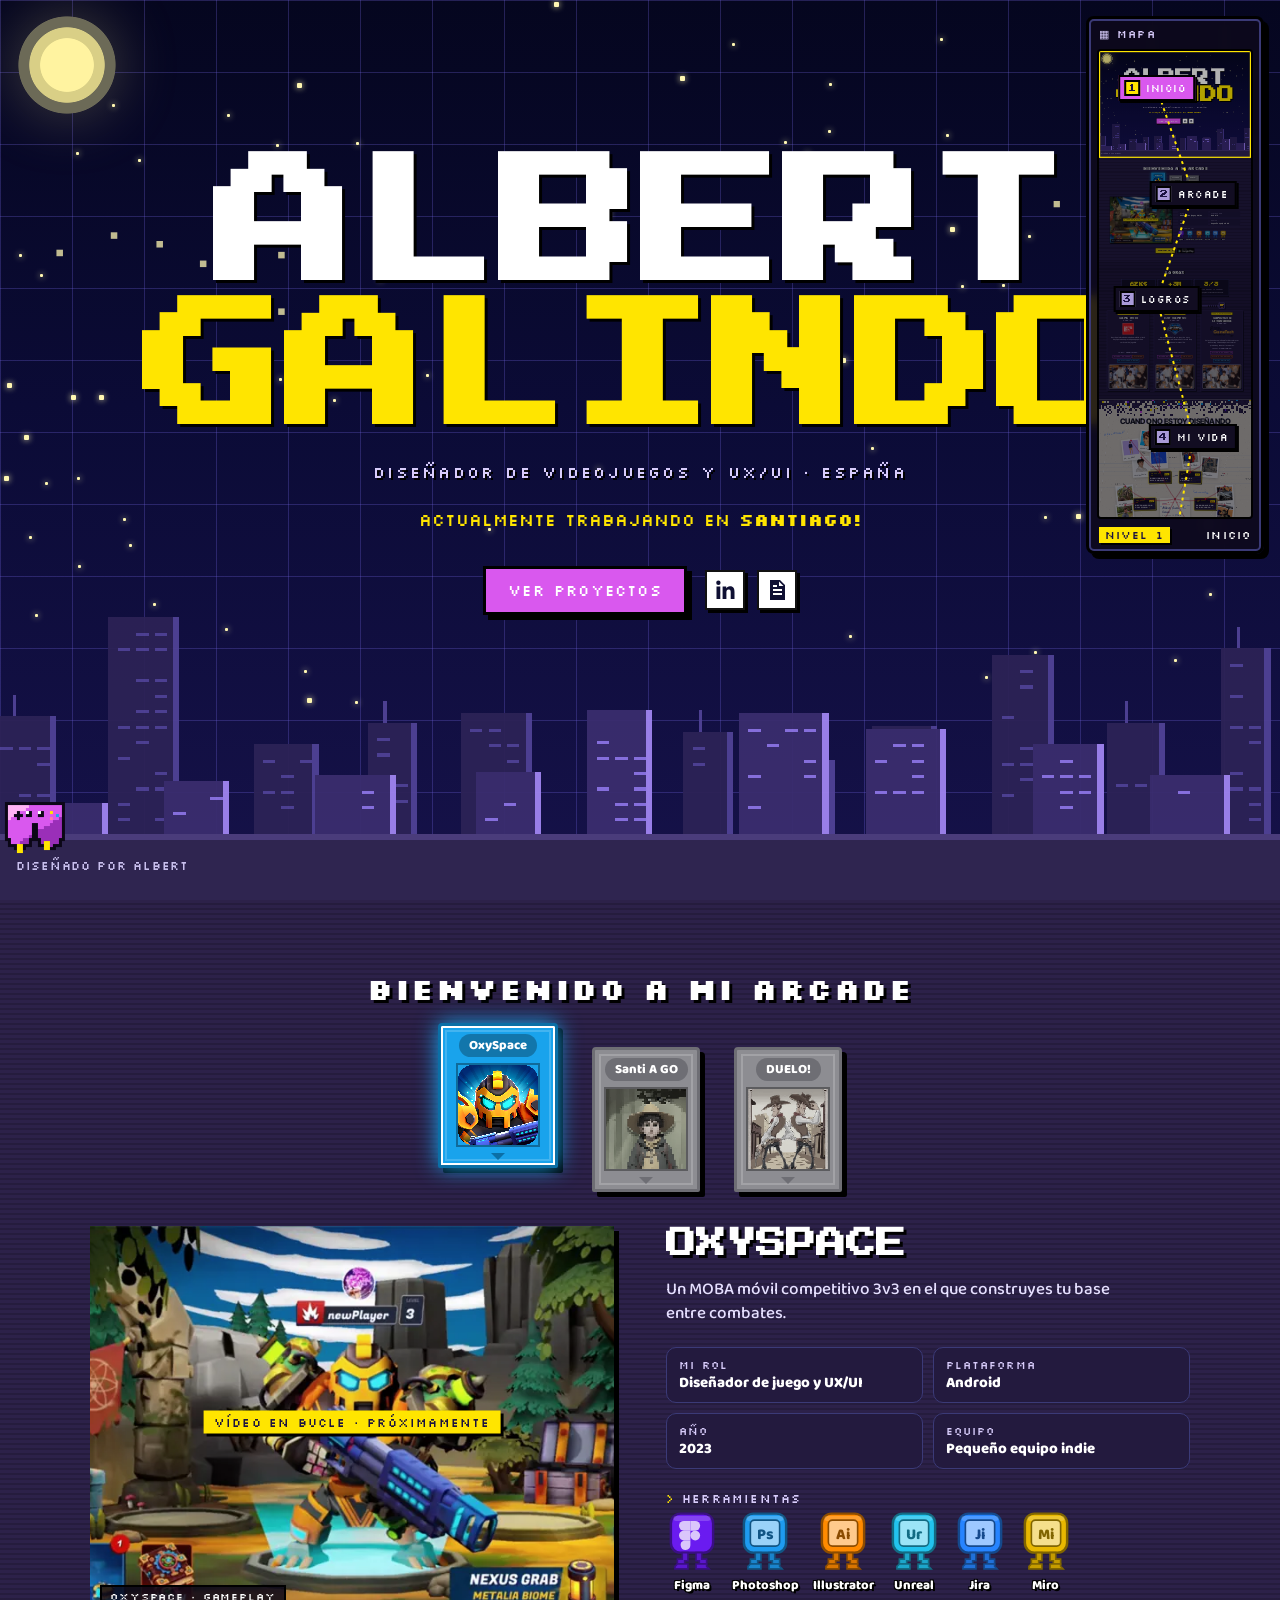
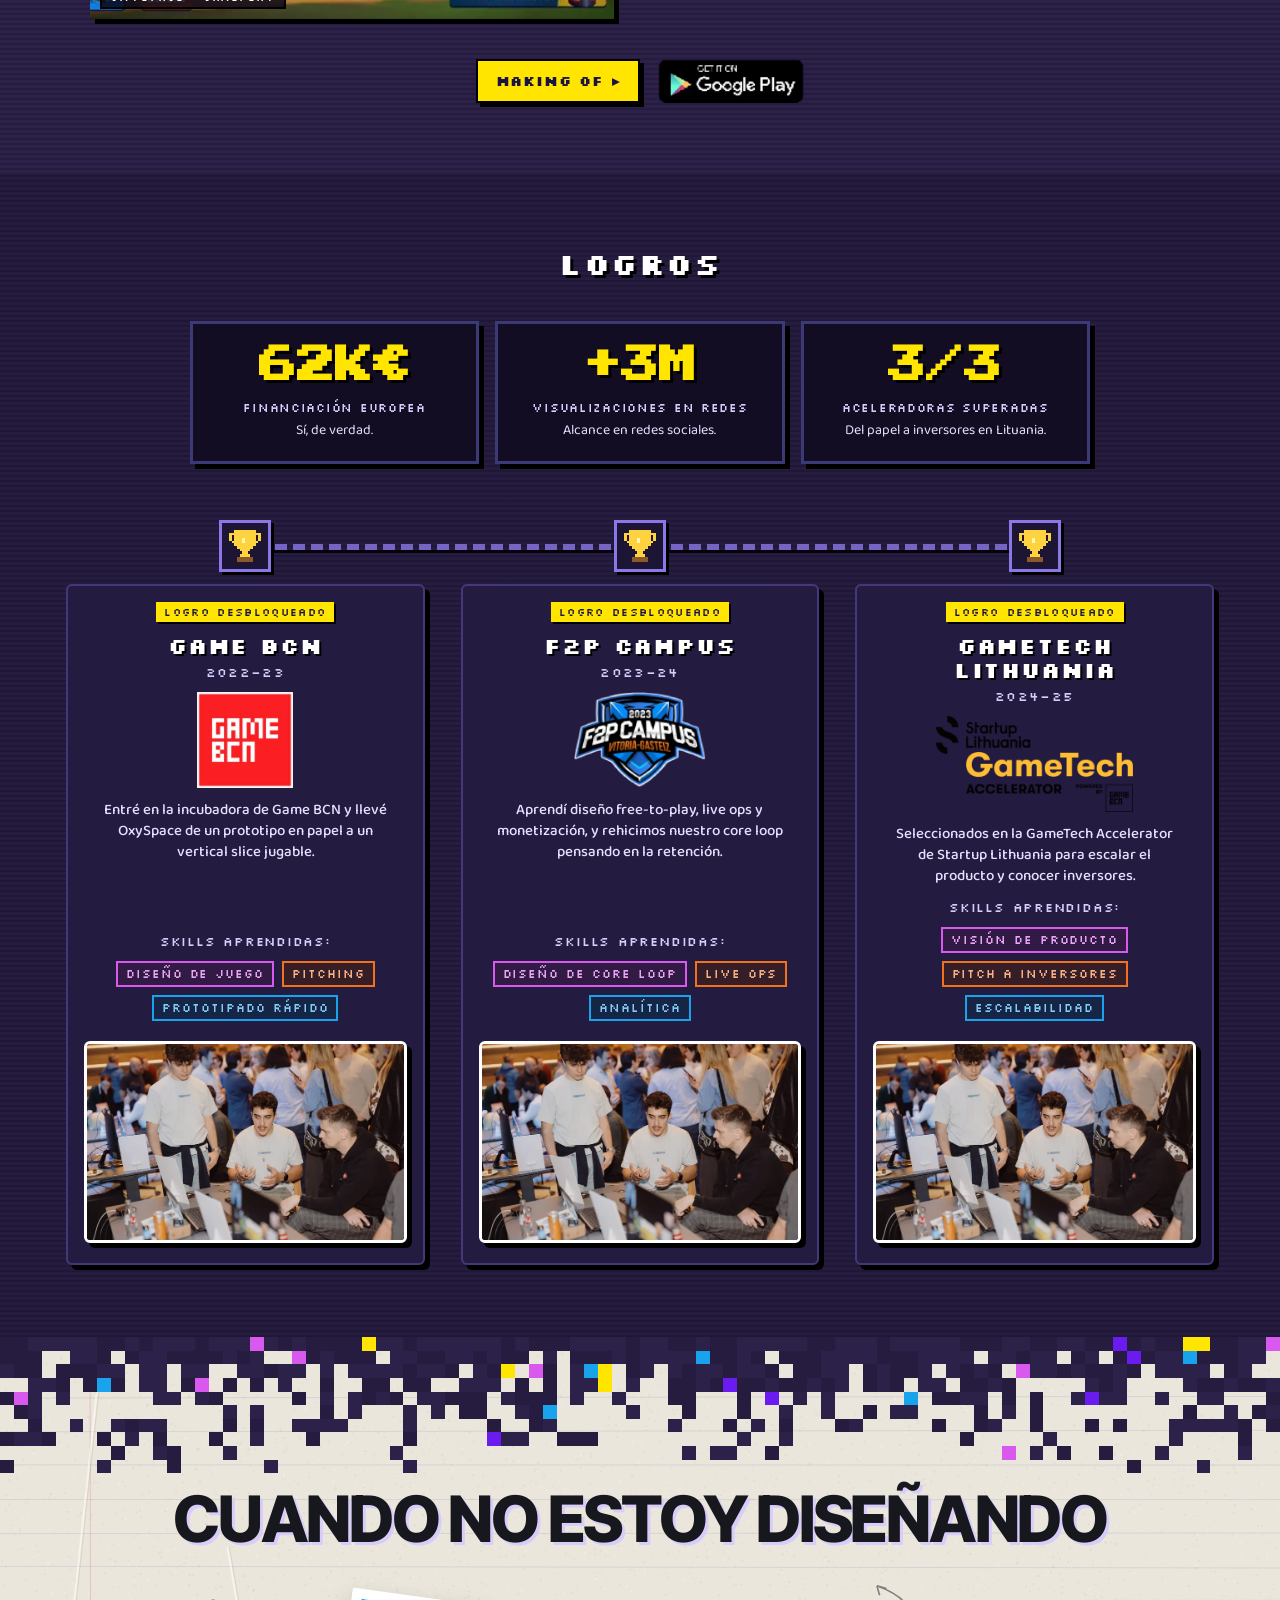
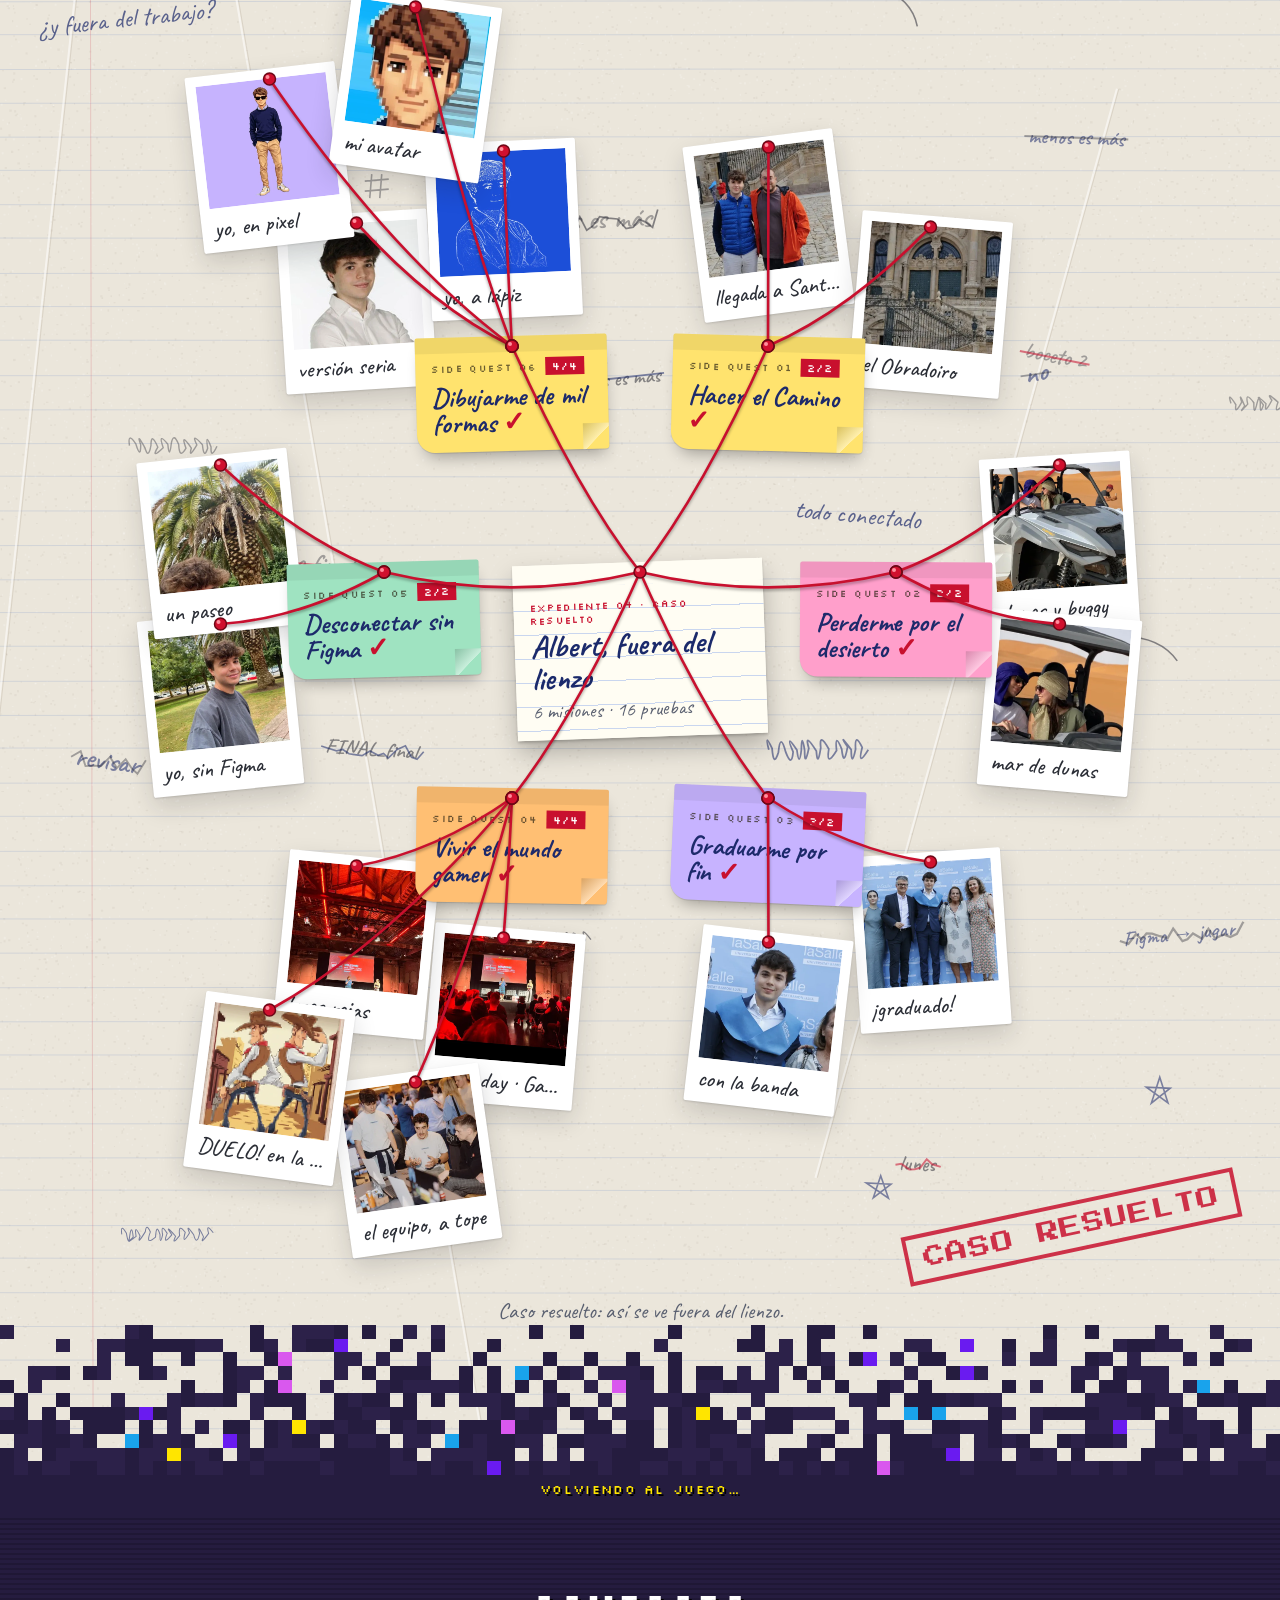
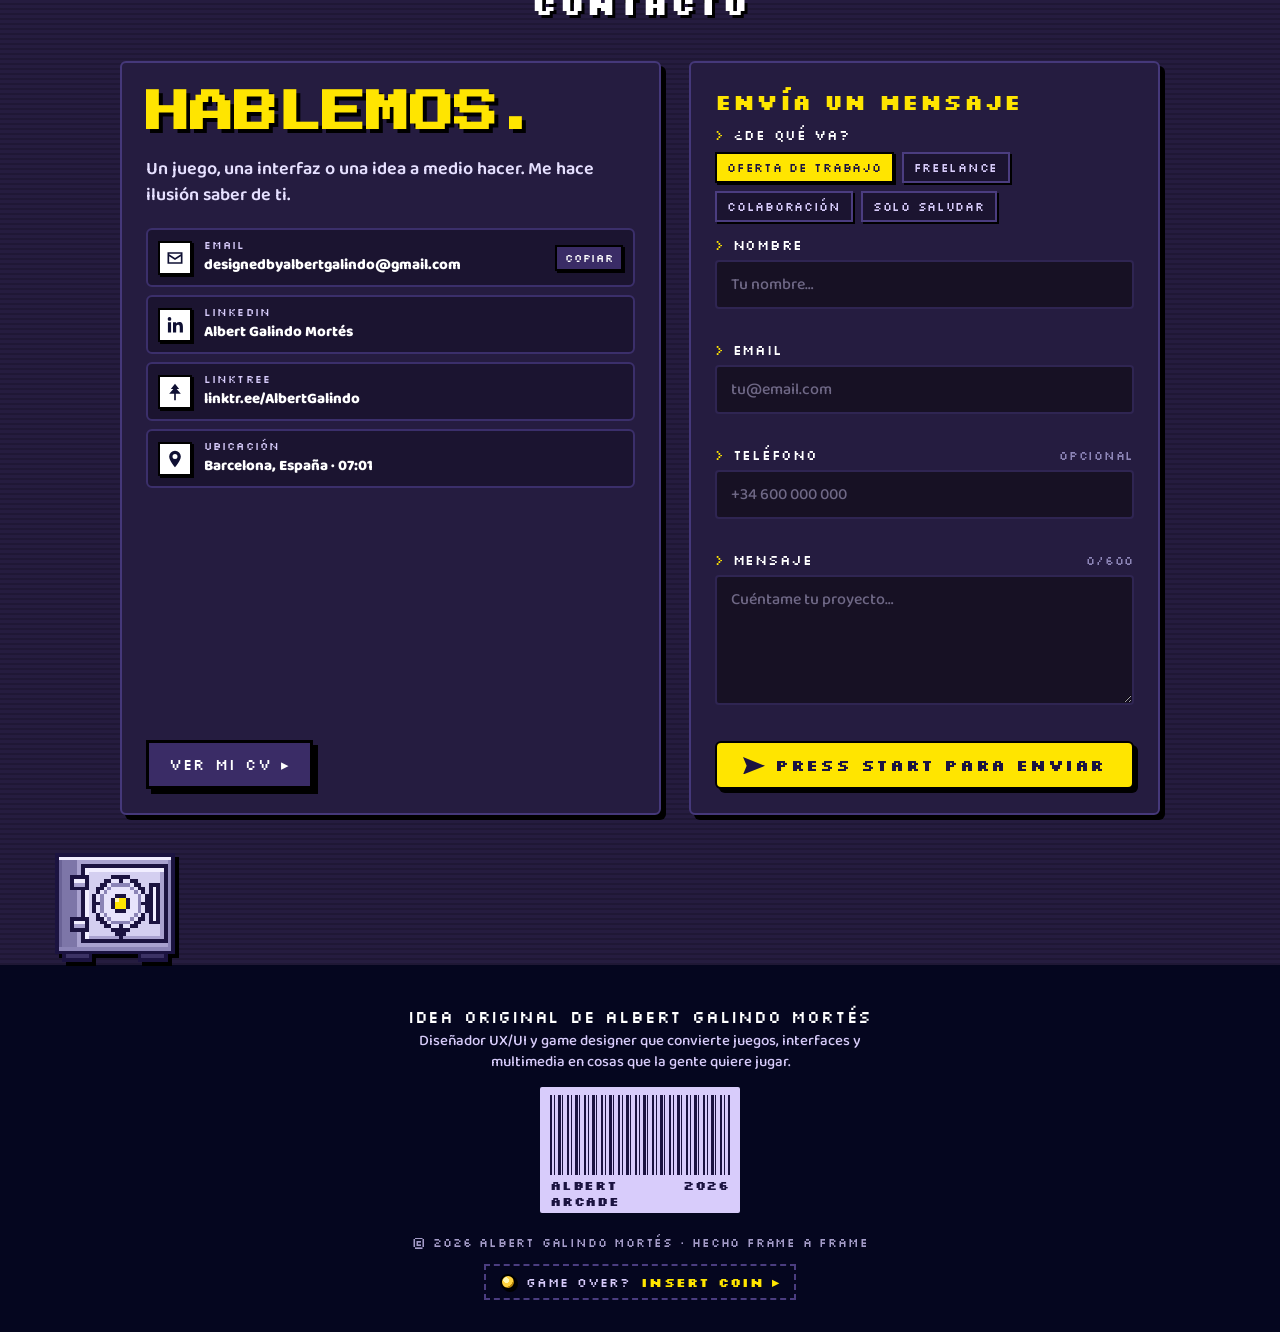
==== commit e6a6a8c6: "opa" ====
--- a/albert-arcade/index.html
+++ b/albert-arcade/index.html
@@ -3,1014 +3,15 @@
 <head>
 <meta charset="utf-8">
 <meta name="viewport" content="width=device-width, initial-scale=1, viewport-fit=cover">
-<title>Albert Arcade · albert.fig</title>
+<title>Albert Galindo · Portfolio</title>
 <link rel="preconnect" href="https://fonts.googleapis.com">
 <link rel="preconnect" href="https://fonts.gstatic.com" crossorigin>
 <link rel="stylesheet" href="https://fonts.googleapis.com/css2?family=Press+Start+2P&family=Silkscreen:wght@400;700&family=Baloo+2:wght@500;600;700;800&family=Inter+Tight:wght@400;500;800&family=IBM+Plex+Mono:wght@400;500&family=Caveat:wght@500;700&display=swap">
-<style>
-/* Layout: albert.fig's five frames (identidad, proyectos, logros, fuera del lienzo, contacto) played as one arcade cabinet — night-city hero, cartridge shelf, stage select + TV, trophy road, polaroid wall, high-score cajetín, receipt footer */
-:root{
-  color-scheme:dark;
-  --night:#05061f; --night-2:#16124a; --plum:#2c2149; --plum-2:#251c3f; --plum-deep:#1c1533;
-  --panel:#231a3e; --panel-line:#9a8be0; --card:#241b40; --card-line:#45387a; --row:#1b1430;
-  --lilac:#d8ccfb; --lilac-dim:#a99ad8; --soft:#e6e0ff;
-  --ink:#ffffff; --black:#000000; --dark:#0b0716; --on-yellow:#1b1340;
-  --yellow:#ffe500; --star:#fff7b2;
-  --pink:#d958ee; --blue:#19a3ec; --orange:#f2711c; --green:#3fae4a;
-  --photo:#f4f1ff;
-  /* the real world, outside the game (albert.fig paper) */
-  --paper:#eef0f3; --paper-dot:#c4c9d4; --paper-ink:#16181d; --paper-mute:#5a6070; --paper-line:#dde1e8; --paper-blue:#2563eb; --print:#ffffff; --tape:rgba(240,226,180,.78);
-  --f-sans:"Inter Tight", "Helvetica Neue", Arial, sans-serif; --f-mono:"IBM Plex Mono", ui-monospace, monospace; --f-hand:"Caveat", "Segoe Print", cursive;
-  --f-display:"Press Start 2P", ui-monospace, monospace;
-  --f-pixel:"Silkscreen", ui-monospace, monospace; --f-chip:"Silkscreen", ui-monospace, monospace;
-  --f-body:"Baloo 2", "Trebuchet MS", system-ui, sans-serif;
-  --r:6px; --sh:5px 5px 0 var(--black); --sh-up:7px 9px 0 var(--black);
-}
-[hidden]{display:none!important}
-*{box-sizing:border-box}
-html{scroll-behavior:smooth;background:var(--plum)}
-body{margin:0;background:var(--plum);color:var(--ink);font-family:var(--f-body);-webkit-font-smoothing:antialiased;overflow-x:hidden}
-img{max-width:100%;display:block}
-.pix{image-rendering:pixelated}
-button{font:inherit;color:inherit;cursor:pointer}
-a{color:inherit}
-:focus-visible{outline:3px solid var(--yellow);outline-offset:3px}
-h1,h2,h3,h4{text-wrap:balance;margin:0}
-p{margin:0}
-.wrap{width:min(1180px,100%);margin-inline:auto;padding-inline:16px}
-.scan{background-image:repeating-linear-gradient(0deg,rgba(0,0,0,.16) 0 2px,transparent 2px 5px)}
-
-/* ---------- NAV ---------- */
-.nav{position:fixed;top:calc(12px + env(safe-area-inset-top,0px));right:16px;z-index:40;display:flex;gap:2px;padding:6px 8px;background:rgba(8,8,34,.85);border:2px solid #3b3a77;border-radius:var(--r);backdrop-filter:blur(6px);max-width:calc(100vw - 32px);overflow-x:auto;scrollbar-width:none}
-.nav a{display:flex;flex-direction:column;align-items:center;text-decoration:none;padding:2px 5px;flex:none}
-.nav img{width:50px;transition:transform .15s}
-.nav span{position:relative;z-index:1;margin-top:-24px;background:rgba(0,0,0,.6);padding:2px 5px 1px;line-height:1.1;font-family:var(--f-pixel);font-size:11px;letter-spacing:.04em;color:var(--ink);text-shadow:1px 1px 0 var(--black)}
-.nav a:hover img,.nav a.on img{transform:translateY(-3px) rotate(-4deg)}
-.nav a.on span{color:var(--yellow)}
-
-/* ---------- FRAME LABELS ---------- */
-.flabel{display:flex;justify-content:center;margin-bottom:14px}
-.flabel span{font-family:var(--f-pixel);font-size:12px;letter-spacing:.12em;color:var(--on-yellow);background:var(--yellow);padding:3px 9px;box-shadow:2px 2px 0 var(--black)}
-.title{margin:0 auto 40px;text-align:center}
-.title h2{font-family:var(--f-pixel);font-weight:700;font-size:clamp(22px,3vw,30px);letter-spacing:.05em;line-height:1.15;color:var(--ink);text-shadow:3px 3px 0 var(--black)}
-.title p{margin-top:8px;font-family:var(--f-pixel);font-size:clamp(12px,1.5vw,14px);letter-spacing:.06em;color:var(--lilac)}
-.sec{padding-block:72px;position:relative}
-.sec.a{background-color:var(--plum)}
-.sec.b{background-color:var(--plum-2)}
-
-/* ---------- FRAME 03 · LOGROS ---------- */
-.impact{display:grid;grid-template-columns:repeat(3,minmax(0,1fr));gap:16px;max-width:900px;margin:0 auto 56px}
-.impact div{background:#120d22;border:3px solid #3b3a77;box-shadow:var(--sh);padding:20px 14px;text-align:center}
-.impact b{display:block;font-family:var(--f-display);font-size:clamp(24px,3.6vw,38px);color:var(--yellow);text-shadow:3px 3px 0 var(--black);line-height:1.2}
-.impact span{display:block;margin-top:10px;font-family:var(--f-pixel);font-size:12px;letter-spacing:.06em;color:var(--lilac)}
-.impact em{display:block;margin-top:4px;font-style:normal;font-size:14px;color:var(--soft)}
-.ach-grid{position:relative;display:grid;grid-template-columns:repeat(3,minmax(0,1fr));gap:36px}
-.ach-grid:before{content:"";position:absolute;top:24px;left:16.6%;right:16.6%;height:6px;background:repeating-linear-gradient(90deg,#8b78e6 0 12px,transparent 12px 18px);box-shadow:0 3px 0 var(--black);opacity:.8}
-.ach{position:relative;display:flex;flex-direction:column;align-items:center;text-align:center;gap:12px}
-.node{position:relative;z-index:1;width:52px;height:52px;display:grid;place-items:center;background:var(--plum-deep);border:3px solid #8b78e6;box-shadow:3px 3px 0 var(--black)}
-.node svg{width:32px;shape-rendering:crispEdges}
-.ach-card{width:100%;flex:1;display:flex;flex-direction:column;align-items:center;gap:12px;background:var(--card);border:2px solid var(--card-line);border-radius:var(--r);padding:16px 16px 20px;box-shadow:var(--sh);transition:transform .2s,border-color .2s,box-shadow .2s}
-.ach-card:hover{transform:translateY(-6px);border-color:#a593ff;box-shadow:var(--sh-up)}
-.unlock{font-family:var(--f-pixel);font-size:11px;letter-spacing:.12em;color:var(--on-yellow);background:var(--yellow);padding:3px 8px;box-shadow:2px 2px 0 var(--black)}
-.ach h3{font-family:var(--f-pixel);font-weight:700;font-size:22px;letter-spacing:.04em;line-height:1.1;text-shadow:2px 2px 0 var(--black)}
-.ach .yr{font-family:var(--f-pixel);color:var(--lilac);letter-spacing:.1em;font-size:13px;margin-top:-6px}
-.ach .logo{height:96px;display:grid;place-items:center}
-.ach .logo img{max-height:96px;width:auto}
-.ach p{font-weight:500;font-size:15px;line-height:1.4;max-width:32ch;color:var(--soft)}
-.ach .sk{font-family:var(--f-pixel);letter-spacing:.06em;color:var(--lilac);font-size:13px;margin-top:auto}
-.tags{display:flex;flex-wrap:wrap;justify-content:center;gap:8px}
-.tag{text-transform:uppercase;font-family:var(--f-pixel);font-size:12px;line-height:1;letter-spacing:.08em;padding:5px 8px;background:color-mix(in srgb,var(--t) 14%,#16112a);color:color-mix(in srgb,var(--t) 55%,#fff);border:2px solid var(--t)}
-.tag.c{--t:var(--pink)}.tag.e{--t:var(--orange)}.tag.t{--t:var(--blue)}
-
-/* achievement photos */
-.shot{position:relative;width:100%;margin-top:4px}
-.shot img{width:100%;aspect-ratio:16/10;max-width:100%;object-fit:cover;border:3px solid #fff;border-radius:var(--r);box-shadow:var(--sh)}
-.shot.nosig{aspect-ratio:16/10;max-width:100%;display:flex;flex-direction:column;align-items:center;justify-content:center;gap:6px;border:3px solid #6f6596;border-radius:var(--r);box-shadow:var(--sh);
-  background:repeating-linear-gradient(0deg,rgba(0,0,0,.25) 0 2px,transparent 2px 4px),repeating-linear-gradient(90deg,#3a2c66 0 12px,#2a2050 12px 24px,#45387a 24px 36px,#1c1533 36px 48px)}
-.shot.nosig span{font-family:var(--f-display);font-size:13px;color:var(--ink);text-shadow:2px 2px 0 #000;animation:blink 1.2s steps(1) infinite}
-.shot.nosig small{font-family:var(--f-pixel);font-size:11px;letter-spacing:.06em;color:var(--lilac);background:rgba(0,0,0,.5);padding:2px 6px}
-.ach-card .tags{margin-bottom:4px}
-/* ---------- FRAME 04 · FUERA DEL LIENZO: the game dissolves into a real paper canvas ---------- */
-.irl{position:relative;background-color:var(--paper);background-image:radial-gradient(var(--paper-dot) 1px,transparent 1.4px);background-size:22px 22px;color:var(--paper-ink);font-family:var(--f-sans);overflow:hidden}
-.dissolve{display:block;width:100%;height:150px;image-rendering:pixelated}
-.irl-in{padding-block:8px 10px;display:grid;grid-template-columns:minmax(0,1fr) minmax(0,1fr);gap:20px 48px;align-items:end}
-.exit-hud{grid-column:1/-1;display:flex;flex-wrap:wrap;align-items:center;gap:10px;font-family:var(--f-pixel);font-size:13px;letter-spacing:.08em;color:#2c2149}
-.exit-hud b{background:#2c2149;color:var(--yellow);font-weight:400;padding:3px 8px;box-shadow:2px 2px 0 #000}
-.exit-hud span{opacity:.75}
-.ftag{font-family:var(--f-sans);font-size:12px;font-weight:500;color:var(--paper-mute);margin-bottom:12px}
-.irl-kicker{font-family:var(--f-mono);font-size:11px;letter-spacing:.14em;color:var(--paper-mute);margin-bottom:10px}
-.irl h2{font-family:var(--f-sans);font-weight:800;font-size:clamp(34px,5.4vw,64px);line-height:1;letter-spacing:-.035em;color:var(--paper-ink)}
-.irl h2 em{font-style:normal;font-weight:400;color:#8a90a0}
-.irl-lead{margin-top:14px;font-size:17px;line-height:1.5;color:var(--paper-mute);max-width:42ch}
-.hob{list-style:none;margin:0;padding:0;background:rgba(255,255,255,.9);border:1px solid var(--paper-line);border-radius:12px;padding:6px 18px}
-.hob li{display:grid;grid-template-columns:34px minmax(0,1fr);gap:10px;padding:11px 0;border-bottom:1px solid var(--paper-line);font-size:16px;line-height:1.45}
-.hob li:last-child{border-bottom:0}
-.hob span{font-family:var(--f-mono);font-size:12px;color:var(--paper-blue);padding-top:3px}
-.mural{position:relative;margin-top:28px;touch-action:pan-y}
-.note{position:absolute;font-family:var(--f-hand);font-size:clamp(20px,2vw,26px);line-height:1.1;color:var(--paper-blue);transform:rotate(var(--rot));pointer-events:none;white-space:nowrap;opacity:.85}
-.pola{position:absolute;width:var(--w);background:var(--print);padding:10px 10px 0;border:0;border-radius:2px;box-shadow:0 1px 2px rgba(22,24,29,.14),0 10px 24px rgba(22,24,29,.16);transform:rotate(var(--rot));transition:transform .25s,box-shadow .25s;cursor:grab;text-align:left;color:var(--paper-ink);touch-action:none;user-select:none;-webkit-user-select:none}
-.pola:before{content:"";position:absolute;left:50%;top:-11px;width:62px;height:22px;margin-left:-31px;background:var(--tape);transform:rotate(var(--tape-rot,-4deg));box-shadow:0 1px 2px rgba(0,0,0,.08)}
-.pola:hover{transform:rotate(0) scale(1.05);box-shadow:0 2px 4px rgba(22,24,29,.14),0 18px 36px rgba(22,24,29,.22)}
-.pola.drag{cursor:grabbing;transform:rotate(0) scale(1.08);box-shadow:0 4px 8px rgba(22,24,29,.16),0 26px 48px rgba(22,24,29,.28);transition:box-shadow .2s}
-.pola .ph{position:relative;display:block;aspect-ratio:480/452;max-width:100%;background:#d3d7de;overflow:hidden}
-.pola img{width:100%;height:100%;object-fit:cover;pointer-events:none;transition:filter 1.4s,opacity 1.4s}
-.pola canvas{position:absolute;inset:0;width:100%;height:100%;image-rendering:pixelated;pointer-events:none}
-.pola .cap{display:block;font-family:var(--f-hand);font-weight:500;font-size:clamp(19px,1.8vw,24px);line-height:1;padding:9px 2px 12px;color:#2b2e36;white-space:nowrap;overflow:hidden;text-overflow:ellipsis}
-.pola.und img{filter:brightness(.08) sepia(1) blur(1px)}
-.pola.und .cap{color:#8a90a0}
-.mural-tip{text-align:center;font-family:var(--f-hand);font-size:22px;color:var(--paper-mute);margin:12px 0 0;padding-inline:16px}
-.reenter{position:relative}
-.reenter p{position:absolute;left:0;right:0;bottom:22px;text-align:center;font-family:var(--f-pixel);font-size:13px;letter-spacing:.1em;color:var(--yellow);text-shadow:2px 2px 0 #000;z-index:1}
-@media (max-width:760px){.irl-in{grid-template-columns:minmax(0,1fr)}.dissolve{height:110px}}
-
-
-/* shared buttons used in Contacto */
-.actions{display:flex;flex-wrap:wrap;justify-content:center;align-items:center;gap:16px;margin-top:6px}
-.btn{display:inline-flex;align-items:center;gap:10px;padding:12px 20px;font-family:var(--f-pixel);font-size:15px;letter-spacing:.08em;text-decoration:none;border:3px solid var(--black);box-shadow:var(--sh);transition:transform .12s,box-shadow .12s}
-.btn:hover{transform:translate(-2px,-2px);box-shadow:var(--sh-up)}
-.btn:active{transform:translate(2px,2px);box-shadow:1px 1px 0 var(--black)}
-.btn.yel{background:var(--yellow);color:var(--on-yellow);font-weight:700}
-.btn.ghost{background:#3a2c66;color:var(--ink)}
-.card-in>.lab{font-family:var(--f-pixel);font-size:12px;letter-spacing:.1em;color:var(--lilac)}
-.card-in>.lab:before{content:"> ";color:var(--yellow)}
-
-/* quest log (pixel) for Cuando no estoy diseñando */
-.quest-log{max-width:820px;margin:0 auto;background:var(--panel);border:3px solid var(--panel-line);border-radius:var(--r);box-shadow:var(--sh);padding:18px 24px 10px}
-.ql-head{display:flex;justify-content:space-between;font-family:var(--f-pixel);font-size:12px;letter-spacing:.14em;color:var(--lilac-dim);padding-bottom:10px;border-bottom:2px solid var(--panel-line)}
-.quest-log ol{list-style:none;margin:0;padding:0;display:grid;grid-template-columns:repeat(2,minmax(0,1fr));gap:0 28px}
-.quest-log li{display:grid;grid-template-columns:34px minmax(0,1fr) auto;gap:10px;align-items:baseline;padding:13px 0;border-bottom:2px dashed var(--card-line)}
-.quest-log li span{font-family:var(--f-pixel);font-size:13px;color:var(--yellow)}
-.quest-log li p{font-weight:600;font-size:16px;line-height:1.4;color:var(--soft)}
-.quest-log li i{font-style:normal;color:var(--lilac-dim)}
-.exit-hud{justify-content:center;padding-top:10px}
-@media (max-width:700px){.quest-log ol{grid-template-columns:minmax(0,1fr)}}
-
-/* CV viewer: the CV is built in pixel mode, block by block */
-.cvv{position:fixed;inset:0;z-index:66;background:var(--plum-deep);background-image:repeating-linear-gradient(0deg,rgba(0,0,0,.16) 0 2px,transparent 2px 5px);overflow-y:auto;overscroll-behavior:contain}
-.cvv .cs-bar{flex-wrap:wrap}
-.cvv-actions{display:flex;gap:10px;align-items:center;flex-wrap:wrap}
-.cvv-dl{padding:7px 14px;font-size:13px;border-width:2px;box-shadow:3px 3px 0 var(--black)}
-.cvv-dl[aria-disabled="true"]{opacity:.45;pointer-events:none}
-.cvv-in{max-width:860px;margin-inline:auto;padding:28px 16px 70px;display:flex;flex-direction:column;align-items:center;gap:16px}
-.cvv-paper{position:relative;width:100%;aspect-ratio:1240/1753;max-width:100%;background:#0e0a1c;border:4px solid #e9e6ff;border-radius:var(--r);box-shadow:8px 8px 0 var(--black);overflow:hidden}
-.cvv-paper img,.cvv-paper canvas{position:absolute;inset:0;width:100%;height:100%}
-.cvv-paper img{opacity:0;transition:opacity .25s}
-.cvv-paper.ready img{opacity:1}
-.cvv-paper canvas{image-rendering:pixelated}
-.cvv-bar{width:min(320px,80%);height:16px;border:2px solid #8b78e6;padding:2px;box-shadow:3px 3px 0 var(--black)}
-.cvv-bar i{display:block;height:100%;width:0;background:repeating-linear-gradient(90deg,var(--pink) 0 10px,transparent 10px 12px)}
-.cvv-note{font-family:var(--f-pixel);font-size:12px;letter-spacing:.04em;color:var(--lilac);text-align:center}
-
-/* side quests dropped among the photos: still pixel, the only game objects left on the table */
-.irl-head{display:flex;flex-direction:column;align-items:center;gap:14px}
-.irl-title{font-family:var(--f-pixel);font-weight:700;font-size:clamp(22px,3vw,30px);letter-spacing:.05em;line-height:1.15;color:#2c2149;text-align:center;text-shadow:3px 3px 0 #d8ccfb}
-.qcard{position:absolute;width:var(--w);display:flex;flex-direction:column;gap:8px;padding:10px 12px 12px;background:var(--panel);background-image:repeating-linear-gradient(0deg,rgba(0,0,0,.16) 0 2px,transparent 2px 5px);border:3px solid var(--panel-line);border-radius:4px;box-shadow:5px 5px 0 #000;color:var(--ink);text-align:left;transform:rotate(var(--rot));transition:transform .2s,box-shadow .2s;cursor:grab;touch-action:none;user-select:none;-webkit-user-select:none}
-.qcard:hover{transform:rotate(0) translate(-2px,-2px);box-shadow:7px 7px 0 #000}
-.qcard.drag{cursor:grabbing;transform:rotate(0) scale(1.06);box-shadow:9px 11px 0 #000}
-.qtop{display:flex;justify-content:space-between;align-items:center;gap:8px;font-family:var(--f-pixel);font-size:11px;letter-spacing:.1em;color:var(--yellow)}
-.qtop b{font-weight:400;background:#120d22;padding:2px 6px;box-shadow:2px 2px 0 #000}
-.qtop i{font-style:normal;font-size:16px;color:var(--lilac)}
-.qtxt{font-family:var(--f-body);font-weight:600;font-size:15px;line-height:1.35;color:var(--soft)}
-.qcard[aria-pressed="true"]{border-color:var(--yellow)}
-.qcard[aria-pressed="true"] .qtop i{color:var(--yellow)}
-.qcard[aria-pressed="true"] .qtxt{opacity:.6;text-decoration:line-through;text-decoration-color:var(--yellow)}
-
-.qcard{cursor:default;touch-action:auto}
-.qcard:hover{transform:rotate(var(--rot))}
-.qcard .qtxt{font-family:var(--f-pixel);font-weight:700;font-size:15px;letter-spacing:.03em;line-height:1.25;color:#fff}
-.qcount{font-style:normal;font-family:var(--f-pixel);font-size:12px;color:var(--ink);background:#120d22;padding:2px 6px;box-shadow:2px 2px 0 #000}
-.qtray{display:flex;gap:8px;margin-top:2px}
-.slot{width:52px;height:48px;border:2px dashed var(--panel-line);background:#120d22;display:block;overflow:hidden}
-.slot.full{border:2px solid #fff;box-shadow:2px 2px 0 #000}
-.slot img{width:100%;height:100%;object-fit:cover;image-rendering:pixelated}
-.qcard.hover{border-color:var(--pink);box-shadow:0 0 0 3px var(--pink),0 0 24px rgba(217,88,238,.6),5px 5px 0 #000}
-.qcard.hover .slot:not(.full){border-color:var(--pink);background:#2a1440}
-.qcard.done{border-color:var(--yellow);box-shadow:0 0 18px rgba(255,229,0,.35),5px 5px 0 #000}
-.qcard.done .qcount{background:var(--yellow);color:var(--on-yellow)}
-.qcard.done .qtxt:after{content:" ✓";color:var(--yellow)}
-.pola.sel{outline:3px dashed var(--pink);outline-offset:4px}
-
-/* corkboard: pins, red string, finished case */
-.mural{transition:height .8s cubic-bezier(.5,0,.2,1)}
-.mural:before{content:"";position:absolute;inset:-14px 0;pointer-events:none;opacity:0;transition:opacity 1.2s;border-radius:6px;
-  background:radial-gradient(ellipse at center,transparent 55%,rgba(40,20,5,.45) 100%),radial-gradient(rgba(90,55,20,.35) 1px,transparent 1.6px) 0 0/7px 7px,radial-gradient(rgba(255,230,190,.25) 1px,transparent 1.5px) 3px 4px/9px 9px,#b7834c}
-.mural.solved:before{opacity:0}
-.strings{position:absolute;left:0;top:0;z-index:1600;pointer-events:none;overflow:visible}
-.strings .ropes path{fill:none;stroke:#c8102e;stroke-width:2.6;stroke-linecap:round;filter:drop-shadow(0 2px 1.5px rgba(0,0,0,.35))}
-.strings .pins circle{fill:#d0102e;stroke:#6e0716;stroke-width:1.5}
-.strings .pins circle.hl{fill:#ff8f9e;stroke:none}
-.pola.pinned{cursor:default}
-.pola.pinned:before{display:none}
-.pola.pinned:hover{transform:rotate(var(--rot)) scale(1.04)}
-.glide{transition:left .6s cubic-bezier(.5,0,.2,1),top .6s cubic-bezier(.5,0,.2,1),transform .6s!important}
-.case-card{position:absolute;z-index:1550;width:250px;background:#fffdf3;padding:14px 16px 16px;box-shadow:0 2px 3px rgba(0,0,0,.2),0 12px 24px rgba(0,0,0,.25);transform:rotate(-2deg);display:flex;flex-direction:column;gap:4px;background-image:repeating-linear-gradient(#fffdf3 0 23px,#c9d6ef 23px 24px);border-top:22px solid #fffdf3}
-.case-card small{font-family:var(--f-pixel);font-size:10px;letter-spacing:.12em;color:#c8102e}
-.case-card b{font-family:var(--f-hand);font-weight:700;font-size:32px;line-height:1;color:#1b2a6b}
-.case-card span{font-family:var(--f-hand);font-size:20px;color:#5a6070}
-.case-card.drop{animation:caseDrop .7s cubic-bezier(.2,1.3,.4,1) both}
-@keyframes caseDrop{from{transform:rotate(-14deg) scale(1.4);opacity:0}}
-.stamp{position:absolute;z-index:1700;right:3%;bottom:2.5%;font-family:var(--f-display);font-size:clamp(14px,2vw,22px);color:#c8102e;border:4px solid #c8102e;padding:10px 14px;transform:rotate(-12deg);opacity:.85;letter-spacing:.06em;mix-blend-mode:multiply;pointer-events:none}
-.stamp.in{animation:stampIn .45s cubic-bezier(.2,1.6,.4,1) both}
-@keyframes stampIn{from{transform:rotate(-12deg) scale(2.4);opacity:0}}
-.mural.solved .qcard{cursor:default}
-.mural.solved .qtray{display:none}
-.slot.full{background:var(--yellow);border:2px solid #000;box-shadow:2px 2px 0 #000;position:relative}
-.slot.full:after{content:"✓";position:absolute;inset:0;display:grid;place-items:center;font-weight:800;color:var(--on-yellow)}
-@media (max-width:600px){.stamp{right:auto;left:50%;bottom:8px;transform:translateX(-50%) rotate(-8deg)}.case-card{width:240px}}
-
-/* ===== the messy sheet + post-it side quests ===== */
-.irl{background:#ebe6db}
-.paper-bg{position:absolute;inset:0;width:100%;height:100%;z-index:0;pointer-events:none}
-.irl>*:not(.paper-bg){position:relative;z-index:1}
-#f04 .qcard{--pc:#ffe36e;width:var(--w);min-height:0;padding:22px 16px 16px;gap:8px;border:0;border-radius:2px 2px 4px 18px;color:#2b2414;
-  background:linear-gradient(180deg,rgba(0,0,0,.07) 0,rgba(0,0,0,0) 16px),linear-gradient(135deg,rgba(255,255,255,.35),rgba(255,255,255,0) 40%),var(--pc);
-  box-shadow:0 1px 1px rgba(0,0,0,.12),2px 10px 16px -6px rgba(0,0,0,.32),inset -10px -10px 18px -14px rgba(0,0,0,.35);background-image:none;background-color:var(--pc)}
-#f04 .qcard:before{content:"";position:absolute;left:0;right:0;top:0;height:16px;background:rgba(0,0,0,.06);border-radius:2px 2px 0 0}
-#f04 .qcard:after{content:"";position:absolute;right:0;bottom:0;width:26px;height:26px;background:linear-gradient(135deg,rgba(0,0,0,.18),rgba(255,255,255,.55) 55%,rgba(0,0,0,0) 56%);border-radius:0 0 4px 0;opacity:.8}
-#f04 .qtop{color:#2b2414}
-#f04 .qtop b{background:none;box-shadow:none;padding:0;color:rgba(43,36,20,.7);font-size:10px;letter-spacing:.14em}
-#f04 .qcount{background:rgba(43,36,20,.85);color:var(--pc);box-shadow:none;font-size:11px}
-#f04 .qcard .qtxt{font-family:var(--f-hand);font-weight:700;font-size:clamp(24px,2.1vw,30px);line-height:.95;letter-spacing:0;color:#1d2a6b;text-shadow:none}
-#f04 .slot{width:50px;height:44px;background:transparent;border:2px dashed rgba(29,42,107,.55);border-radius:3px}
-#f04 .slot.full{background:rgba(29,42,107,.85);border:2px solid rgba(29,42,107,.9);box-shadow:none}
-#f04 .slot.full:after{color:var(--pc);font-size:20px}
-#f04 .qcard.hover{box-shadow:0 0 0 4px #c8102e,2px 14px 22px -6px rgba(0,0,0,.4);transform:rotate(0) scale(1.05)}
-#f04 .qcard.hover .slot:not(.full){border-color:#c8102e;background:rgba(200,16,46,.1)}
-#f04 .qcard.done{box-shadow:0 1px 1px rgba(0,0,0,.12),2px 10px 16px -6px rgba(0,0,0,.32)}
-#f04 .qcard.done .qtxt:after{content:" ✓";color:#c8102e}
-#f04 .qcard.done .qcount{background:#c8102e;color:#fff}
-#f04 .note{color:#1d2a6b;opacity:.7}
-.reenter p{position:static;margin:0;padding:6px 16px 18px;background:#251c3f;bottom:auto}
-.reenter canvas{display:block}
-/* ---------- FRAME 05 · CONTACTO ---------- */
-.contact-grid{display:grid;grid-template-columns:minmax(0,1.15fr) minmax(0,1fr);gap:28px;max-width:1040px;margin-inline:auto;align-items:stretch}
-.card-in{display:flex;flex-direction:column;gap:16px;background:#251c40;border:2px solid var(--card-line);border-radius:var(--r);padding:24px;box-shadow:var(--sh);min-width:0}
-.hablemos{font-family:var(--f-display);font-size:clamp(26px,4.4vw,44px);line-height:1.2;color:var(--yellow);text-shadow:4px 4px 0 var(--black)}
-.hablemos i{font-style:normal;animation:blink 1.1s steps(1) infinite}
-.lead{font-weight:600;font-size:18px;line-height:1.45;color:var(--soft);max-width:44ch}
-.links{display:flex;flex-direction:column;gap:8px}
-.link-row{display:flex;align-items:center;gap:12px;background:var(--row);border:2px solid #3b2f6b;border-radius:var(--r);padding:8px 10px;min-width:0}
-.link-row .ic{flex:none;width:34px;height:34px;display:grid;place-items:center;background:var(--ink);border:2px solid var(--black);box-shadow:2px 2px 0 var(--black)}
-.link-row .ic svg{width:20px;height:20px;fill:#0f1033}
-.link-row div{min-width:0;flex:1}
-.link-row small{display:block;font-family:var(--f-pixel);font-size:11px;letter-spacing:.1em;color:var(--lilac)}
-.link-row b,.link-row a{font-weight:800;font-size:15px;text-decoration:none;overflow-wrap:anywhere}
-.link-row a:hover{color:var(--yellow)}
-.mini{flex:none;font-family:var(--f-pixel);font-size:11px;letter-spacing:.06em;background:#3a2c66;color:var(--ink);border:2px solid var(--black);padding:4px 8px;box-shadow:2px 2px 0 var(--black)}
-.mini:hover{background:#4b3a85}
-.mini.ok{background:var(--yellow);color:var(--on-yellow)}
-.portrait{display:grid;grid-template-columns:minmax(0,150px) minmax(0,1fr);gap:18px;align-items:end}
-.portrait figure{margin:0;background:#1d4ed8;padding:6px 6px 0;border:2px solid var(--black);box-shadow:4px 4px 0 var(--black);transform:rotate(-3deg)}
-.portrait figcaption{font-family:var(--f-pixel);font-size:11px;color:var(--ink);padding:6px 2px 8px}
-.nb{font-family:var(--f-pixel);font-size:12px;letter-spacing:.06em;line-height:1.5;color:var(--lilac)}
-.nb b{color:var(--yellow)}
-
-/* cajetín as a high-score board */
-.board{max-width:1040px;margin:34px auto 0;background:#0d0a1d;border:3px solid var(--panel-line);border-radius:var(--r);box-shadow:var(--sh);padding:18px 20px;font-family:var(--f-pixel)}
-.board-h{display:flex;justify-content:space-between;gap:12px;flex-wrap:wrap;font-size:13px;letter-spacing:.12em;color:var(--yellow);margin-bottom:12px}
-.board-grid{display:grid;grid-template-columns:minmax(0,1.3fr) minmax(0,1fr);gap:18px}
-.board table{width:100%;border-collapse:collapse;font-size:13px;letter-spacing:.04em}
-.board th{text-align:left;font-weight:400;color:var(--lilac-dim);font-size:11px;letter-spacing:.12em;padding:4px 8px 8px 0;border-bottom:2px solid #3b3a77}
-.board td{padding:8px 8px 8px 0;border-bottom:2px dashed #2b2557;color:var(--ink);vertical-align:top}
-.board td:first-child{color:var(--yellow);white-space:nowrap;font-variant-numeric:tabular-nums}
-.cells{display:grid;grid-template-columns:repeat(2,minmax(0,1fr));gap:8px}
-.cells div{border:2px solid #3b3a77;padding:7px 9px}
-.cells small{display:block;font-size:10px;letter-spacing:.12em;color:var(--lilac-dim)}
-.cells b{font-weight:400;font-size:13px;color:var(--ink)}
-.cells .wide{grid-column:1/-1}
-
-/* ---------- FOOTER ---------- */
-footer{background:var(--night);font-family:var(--f-pixel);letter-spacing:.05em;padding-block:26px 22px}
-.foot{display:grid;grid-template-columns:minmax(0,1fr) minmax(0,1fr);gap:24px;align-items:end}
-.foot h4{font-weight:400;font-size:17px}
-.foot p{font-family:var(--f-body);font-weight:500;font-size:15px;letter-spacing:0;line-height:1.4;margin:4px 0 14px;color:var(--lilac);max-width:50ch}
-.sections{justify-self:end}
-.sections ul{list-style:none;padding:0;margin:6px 0 0;font-size:14px;display:flex;flex-direction:column;gap:4px}
-.sections a{text-decoration:none;color:var(--lilac)}
-.sections a:before{content:"> ";color:var(--ink)}
-.sections a:hover{color:var(--yellow)}
-.legal{display:flex;flex-wrap:wrap;gap:12px 40px;justify-content:space-between;margin-top:20px;font-size:12px;color:#a59cc9}
-
-.toast{position:fixed;left:50%;bottom:calc(20px + env(safe-area-inset-bottom,0px));transform:translateX(-50%);z-index:70;background:#120e28;border:2px solid var(--yellow);color:var(--ink);font-family:var(--f-pixel);letter-spacing:.08em;font-size:13px;padding:10px 16px;box-shadow:4px 4px 0 var(--black);max-width:calc(100vw - 32px)}
-
-
-/* ===== HERO + ARCADE: copied from DesignedByAlbert ===== */
-/* ---------- HERO ---------- */
-.hero{position:relative;overflow:hidden;padding-block:110px 120px;
-  background:
-    linear-gradient(rgba(118,104,230,.28) 1px,transparent 1px) 0 0/72px 72px,
-    linear-gradient(90deg,rgba(118,104,230,.28) 1px,transparent 1px) 0 0/72px 72px,
-    linear-gradient(180deg,var(--night) 0%,#0b0b36 45%,var(--night-2) 100%);}
-.stars{position:absolute;inset:0;pointer-events:none}
-.stars i{position:absolute;width:4px;height:4px;background:var(--star);border-radius:1px;box-shadow:0 0 6px rgba(255,247,178,.8);animation:tw 3s ease-in-out infinite}
-@keyframes tw{50%{opacity:.25}}
-.moon{position:absolute;left:12px;top:10px;width:110px;height:110px;pointer-events:none;
-  background:radial-gradient(circle,#fff3a0 0 34%,#d9cf86 35% 48%,#6c6a57 49% 62%,transparent 63%);filter:drop-shadow(0 0 30px rgba(255,240,150,.25));animation:moon 5s ease-in-out infinite}
-@keyframes moon{0%,100%{filter:drop-shadow(0 0 14px rgba(255,240,150,.35)) drop-shadow(0 0 30px rgba(255,240,150,.15))}50%{filter:drop-shadow(0 0 26px rgba(255,240,150,.75)) drop-shadow(0 0 60px rgba(255,230,120,.4))}}
-.skyline{position:absolute;left:0;right:0;bottom:60px;height:340px;pointer-events:none;
-  background:url(assets/skyline.png) repeat-x bottom/auto 100%;image-rendering:pixelated;opacity:.95}
-.haze{position:absolute;left:-10%;right:-10%;bottom:20px;height:560px;pointer-events:none;filter:blur(40px);
-  background:radial-gradient(70% 60% at 50% 100%,color-mix(in srgb,var(--role) 75%,transparent),color-mix(in srgb,var(--role) 30%,transparent) 50%,transparent 80%);
-  animation:haze 5s ease-in-out infinite}
-@keyframes haze{0%,100%{opacity:.55}50%{opacity:1}}
-.ground{position:absolute;left:0;right:0;bottom:0;height:66px;background:#2f2550;border-top:6px solid #4a3c7b}
-.credit{position:absolute;left:16px;bottom:27px;font-family:var(--f-pixel);font-size:12px;letter-spacing:.06em;color:#c9c0ee;z-index:2}
-.socials{position:fixed;right:16px;top:50%;transform:translateY(-50%);display:flex;flex-direction:column;gap:12px;z-index:30}
-.socials a{width:40px;height:40px;background:#fff;display:grid;place-items:center;border:2px solid #111;box-shadow:3px 3px 0 #000;transition:transform .12s}
-.socials a:hover{transform:translate(-2px,-2px);box-shadow:var(--sh)}
-.socials svg{width:24px;height:24px;fill:#0f1033}
-/* ---------- ARCADE ---------- */
-.arcade{background-color:var(--plum)}
-.carts{display:flex;justify-content:center;align-items:flex-end;gap:clamp(14px,3vw,34px);margin-bottom:34px;flex-wrap:wrap}
-.cart{--c:#8d8d92;--c2:#6e6e74;position:relative;width:108px;padding:8px 8px 18px;background:var(--c);border:3px solid var(--c2);border-radius:4px 4px 2px 2px;
-  box-shadow:var(--sh);transition:transform .2s,box-shadow .2s,width .2s;display:flex;flex-direction:column;align-items:center;gap:6px}
-.cart:before{content:"";position:absolute;inset:4px;border:2px solid rgba(255,255,255,.18);pointer-events:none}
-.cart .lbl{font-family:var(--f-body);font-weight:800;font-size:13px;background:var(--c2);color:#fff;padding:1px 10px;border-radius:999px;white-space:nowrap}
-.cart img{width:84px;aspect-ratio:1;object-fit:cover;border:2px solid rgba(0,0,0,.35);filter:grayscale(.75) brightness(.9);transition:filter .2s}
-.cart:after{content:"";position:absolute;bottom:5px;left:50%;transform:translateX(-50%);border:7px solid transparent;border-top-color:var(--c2);border-bottom:0}
-.cart:hover{transform:translateY(-6px)}
-.cart.on{--c:var(--k);--c2:var(--k2);width:120px;transform:translateY(-24px);box-shadow:0 0 22px var(--k),0 0 0 2px #fff inset,var(--sh)}
-.cart.on img{filter:none}
-.cart.on .lbl{background:rgba(0,0,0,.28)}
-
-.project{display:grid;grid-template-columns:minmax(0,1.25fr) minmax(0,1fr);gap:32px;align-items:start;max-width:1000px;margin-inline:auto}
-.viewer{background:#1c1530;border:3px solid #120d22;border-radius:var(--r);padding:12px;box-shadow:var(--sh);display:flex;flex-direction:column;gap:10px}
-.viewer .main{position:relative;aspect-ratio:16/10;background:#0e0a1c;border:3px solid #e9e6ff;border-radius:var(--r);overflow:hidden;cursor:zoom-in}
-.viewer .main img{width:100%;height:100%;object-fit:contain}
-.viewer .cap{position:absolute;left:8px;bottom:8px;font-family:var(--f-chip);font-size:11px;letter-spacing:.08em;background:rgba(10,8,24,.85);color:#fff;padding:3px 8px;border:2px solid #000}
-.thumbs{display:flex;gap:10px;margin-top:16px;flex-wrap:wrap}
-.thumbs button{width:84px;height:52px;padding:0;border:2px solid transparent;border-radius:10px;overflow:hidden;background:#0e0a1c;opacity:.6;cursor:pointer;transition:opacity .15s,border-color .15s}
-.thumbs button img{width:100%;height:100%;object-fit:cover;object-position:top}
-.thumbs button.on,.thumbs button:hover{opacity:1;border-color:var(--yellow)}
-.insert{animation:insert .45s cubic-bezier(.2,1.3,.4,1)}
-@keyframes insert{from{transform:translateY(-22px);opacity:0}}
-.info{display:flex;flex-direction:column;gap:14px}
-.info .num{font-family:var(--f-display);font-size:clamp(34px,5vw,52px);line-height:1;text-shadow:4px 4px 0 #000}
-.info h3{font-family:var(--f-display);font-size:clamp(18px,2.4vw,26px);text-shadow:3px 3px 0 #000;line-height:1.2}
-.pitch{margin:0;font-weight:500;font-size:17px;line-height:1.4;color:#e6e0ff;max-width:40ch}
-.chips{display:flex;flex-wrap:wrap;gap:8px}
-.chip{font-family:var(--f-chip);font-size:12px;padding:4px 8px;color:#fff;border:2px solid rgba(255,255,255,.55);box-shadow:3px 3px 0 rgba(0,0,0,.5);text-shadow:1px 1px 0 rgba(0,0,0,.3);white-space:nowrap}
-.chip.mm{background:var(--orange)}.chip.gd{background:var(--pink)}.chip.ux{background:var(--blue)}
-.facts{display:grid;grid-template-columns:1fr 1fr;gap:8px;margin:0}
-.facts div{background:#241b40;border:2px solid #45387a;padding:8px 10px;border-radius:6px}
-.facts dt{font-family:var(--f-chip);font-size:11px;letter-spacing:.1em;color:var(--lilac)}
-.facts dd{margin:2px 0 0;font-weight:800;font-size:15px;line-height:1.2}
-.ctas{display:flex;gap:10px;flex-wrap:wrap;align-items:center;margin-top:4px}
-.open-case{display:inline-flex;align-items:center;gap:10px;background:var(--yellow);color:#1b1340;border:2px solid #000;box-shadow:4px 4px 0 #000;padding:11px 18px;font-family:var(--f-chip);font-weight:700;font-size:14px;letter-spacing:.06em;transition:transform .1s,box-shadow .1s}
-.open-case img{width:32px}
-.open-case:hover{transform:translate(-2px,-2px);box-shadow:var(--sh)}
-.gplay img{height:44px;width:auto}
-
-/* ---------- CASE STUDY ---------- */
-.cs{position:fixed;inset:0;z-index:65;background:var(--plum-deep);overflow-y:auto;overscroll-behavior:contain}
-.cs[hidden]{display:none}
-.cs-bar{position:sticky;top:0;z-index:2;display:flex;align-items:center;justify-content:space-between;gap:12px;padding:calc(10px + env(safe-area-inset-top,0px)) 16px 10px;background:rgba(18,13,36,.95);border-bottom:3px solid #000}
-.cs-bar span{font-family:var(--f-chip);font-size:13px;letter-spacing:.1em;color:var(--lilac)}
-.cs-x{font-family:var(--f-chip);font-weight:700;font-size:14px;letter-spacing:.08em;color:#ffc2c2;background:#4a0c0c;border:2px solid #d21f1f;border-radius:6px;padding:6px 16px}
-.cs-x:hover{background:#6a1010}
-.cs-in{max-width:1000px;margin-inline:auto;padding:32px 16px 80px;display:flex;flex-direction:column;gap:48px}
-.cs-head{display:grid;grid-template-columns:minmax(0,1fr) minmax(0,260px);gap:28px;align-items:center}
-.cs-head h2{font-family:var(--f-display);font-size:clamp(24px,4vw,40px);text-shadow:4px 4px 0 #000;line-height:1.15;margin:6px 0 14px}
-.cs-head .num{font-family:var(--f-chip);color:var(--yellow);letter-spacing:.1em}
-.cs-head .art{border:3px solid #fff;border-radius:var(--r);box-shadow:var(--sh);background:#0e0a1c;aspect-ratio:1;object-fit:cover;width:100%}
-.draft{display:inline-block;font-family:var(--f-chip);font-size:10px;letter-spacing:.1em;background:var(--yellow);color:#1b1340;padding:2px 6px;margin-left:8px;box-shadow:2px 2px 0 #000;vertical-align:middle}
-.cs h4{font-family:var(--f-pixel);font-weight:700;font-size:20px;letter-spacing:.05em;margin:0 0 12px;color:#fff}
-.cs h4:before{content:"> ";color:var(--yellow)}
-.cs p{margin:0;font-weight:500;font-size:16px;line-height:1.5;color:#e6e0ff;max-width:65ch}
-.brief{display:grid;grid-template-columns:1fr 1fr;gap:24px}
-.decision{display:grid;grid-template-columns:minmax(0,1fr) minmax(0,1fr);gap:28px;align-items:center}
-.decision:nth-child(even) .d-img{order:2}
-.d-img{background:#0e0a1c;border:3px solid #e9e6ff;border-radius:var(--r);box-shadow:var(--sh);overflow:hidden;aspect-ratio:4/3}
-.d-img img{width:100%;height:100%;object-fit:contain}
-.d-txt{display:flex;flex-direction:column;gap:10px}
-.d-txt .step{font-family:var(--f-chip);font-size:12px;letter-spacing:.1em;color:var(--lilac)}
-.d-txt h5{margin:0;font-family:var(--f-body);font-weight:800;font-size:22px;line-height:1.2}
-.d-txt .lbl{font-family:var(--f-chip);font-size:12px;letter-spacing:.1em;color:var(--yellow);margin-top:4px}
-.d-txt ul{margin:0;padding:0;list-style:none;display:flex;flex-direction:column;gap:6px}
-.d-txt li{position:relative;padding-left:20px;font-weight:500;font-size:15px;line-height:1.4;color:#e6e0ff}
-.d-txt li:before{content:"";position:absolute;left:2px;top:.5em;width:8px;height:8px;background:var(--yellow);box-shadow:2px 2px 0 #000}
-.learn{display:grid;grid-template-columns:repeat(3,minmax(0,1fr));gap:14px}
-.learn div{background:#241b40;border:2px solid #45387a;border-radius:var(--r);padding:14px;font-weight:500;font-size:15px;line-height:1.4}
-.cs-nav{display:flex;align-items:center;justify-content:space-between;gap:12px;border-top:3px dashed #45387a;padding-top:28px}
-.cs-step{display:inline-flex;align-items:stretch;gap:0;background:#241b40;border:2px solid #000;box-shadow:4px 4px 0 #000;padding:0;text-align:left;color:#fff;transition:transform .1s,box-shadow .1s;max-width:46%}
-.cs-step:hover{transform:translate(-2px,-2px);box-shadow:var(--sh)}
-.cs-step:active{transform:translate(2px,2px);box-shadow:1px 1px 0 #000}
-.cs-step .ar{display:grid;place-items:center;width:44px;background:var(--btn);color:#f4f4f4;font-size:16px;border-right:2px solid #000}
-.cs-step.nx{text-align:right}
-.cs-step.nx .ar{background:var(--yellow);color:#1b1340;border-right:0;border-left:2px solid #000}
-.cs-step>span:not(.ar){padding:8px 14px;font-family:var(--f-chip);font-weight:700;font-size:14px;letter-spacing:.06em;line-height:1.2}
-.cs-step small{display:block;font-weight:400;font-size:11px;letter-spacing:.12em;color:var(--lilac)}
-.cs-count{white-space:nowrap;font-family:var(--f-chip);font-size:13px;letter-spacing:.1em;color:var(--lilac)}
-/* comet */
-.comet{position:absolute;z-index:4;padding:0;border:0;background:none;cursor:pointer;line-height:0}
-.comet svg{display:block;width:124px;height:auto;shape-rendering:crispEdges;filter:drop-shadow(0 0 6px color-mix(in srgb,var(--role) 70%,transparent))}
-.comet.rtl svg{transform:scaleX(-1)}
-.comet:hover svg{filter:drop-shadow(0 0 10px #fff7b2) drop-shadow(0 0 14px var(--role))}
-.hero-grid{pointer-events:none}.hero-grid>*>*{pointer-events:auto}
-.gotcha{position:absolute;z-index:6;max-width:min(300px,80vw);transform:translate(-50%,-110%);background:#d9cff7;color:#241a4a;font-family:var(--f-body);font-weight:800;font-size:16px;line-height:1.25;
-  padding:10px 14px 8px;border:2px solid #000;box-shadow:4px 4px 0 #000;text-align:center;animation:pop .35s cubic-bezier(.3,1.6,.5,1);pointer-events:none}
-.gotcha b{color:color-mix(in srgb,var(--role) 75%,#000)}
-.gotcha:after{content:"";position:absolute;top:100%;left:50%;margin-left:-8px;border:8px solid transparent;border-top-color:#000}
-@keyframes pop{from{transform:translate(-50%,-90%) scale(.6);opacity:0}}
-.spark{position:absolute;z-index:5;width:4px;height:4px;background:#fff7b2;pointer-events:none}
-.toast{position:fixed;left:50%;bottom:calc(20px + env(safe-area-inset-bottom,0px));transform:translateX(-50%);z-index:70;background:#120e28;border:2px solid var(--yellow);color:#fff;font-family:var(--f-pixel);letter-spacing:.1em;padding:10px 16px;box-shadow:4px 4px 0 #000;max-width:calc(100vw - 32px)}
-/* ---------- HERO v2: big name, what I do, SantiaGO, CTA, socials ---------- */
-.hero-new a{pointer-events:auto}
-.hero{min-height:100vh;min-height:100svh;padding-block:0}
-.hero-new{pointer-events:none;position:relative;z-index:3;min-height:inherit;display:flex;flex-direction:column;align-items:center;justify-content:center;gap:clamp(8px,2vh,18px);text-align:center;padding-top:clamp(36px,9vh,96px);padding-bottom:clamp(150px,24vh,210px);box-sizing:border-box}
-.hero-new .name{font-size:clamp(44px,min(11vw,17vh),150px);line-height:1.02;letter-spacing:.01em}
-.hero-new .tagline{margin:0;font-size:clamp(12px,1.6vw,16px);letter-spacing:.14em}
-.now{font-family:var(--f-chip);font-size:clamp(13px,1.7vw,17px);color:var(--yellow);text-decoration:none;padding:6px 10px;border:2px solid transparent;transition:background .15s,color .15s,box-shadow .15s}
-.now b{font-weight:700}
-.now:hover,.now:focus-visible{background:var(--yellow);color:#0b0716;border-color:#000;box-shadow:3px 3px 0 #000}
-.hero-actions{display:flex;align-items:center;justify-content:center;flex-wrap:wrap;gap:18px;margin-top:10px}
-.btn-cta{display:inline-flex;align-items:center;padding:12px 22px;background:var(--pink);color:#fff;font-family:var(--f-chip);font-size:15px;letter-spacing:.08em;text-decoration:none;border:3px solid #000;box-shadow:var(--sh);transition:transform .12s,box-shadow .12s}
-.btn-cta:hover{transform:translate(-2px,-2px);box-shadow:var(--sh-up)}
-.hero-actions .socials{position:static;transform:none;flex-direction:row;display:flex}
-/* mobile: the SantiaGO line sits right under the name */
-@media (max-width:640px){.hero-new .name{order:1}.now{order:2}.hero-new .tagline{order:3}.hero-actions{order:4}}
-/* ---------- ARCADE: small console plugged into a TV that shows the project ---------- */
-.tv-set{display:grid;grid-template-columns:minmax(0,1fr) minmax(0,1.35fr);grid-template-areas:"gallery info";gap:28px 36px;align-items:stretch;max-width:1160px;margin:0 auto 40px}
-.tv-info .insert.project{display:block;width:100%}
-.tv-info .info{align-items:stretch;width:100%}
-.tv-info .pitch{max-width:none;margin:0}
-.tv-info .facts{width:100%;max-width:none;justify-self:stretch;display:grid;grid-template-columns:repeat(2,minmax(0,1fr));gap:12px;margin:20px 0 0}
-.info-top{display:flex;align-items:center;gap:12px}
-.tv-info .num{margin:0}
-.tv-info .draft{background:var(--yellow);color:#0b0716;font-family:var(--f-chip);font-size:11px;letter-spacing:.1em;padding:3px 8px}
-.tv-info .facts>div{background:#231a3e;border:1px solid #3b3a77;border-radius:10px;padding:10px 12px;min-width:0}
-.tv-info .facts dt{white-space:normal}
-.tv-info .ctas{display:flex;flex-wrap:wrap;align-items:center;gap:16px;margin-top:24px}
-.tv{grid-area:gallery;min-width:0}
-.tv-screen{position:relative;flex:1;min-height:280px;border:3px solid #e9e6ff;border-radius:6px;overflow:hidden;background:#050308;cursor:pointer}
-.thumbs{display:flex;gap:8px;margin-top:14px;flex-wrap:wrap}
-.thumbs button{width:64px;height:40px;padding:0;border:2px solid #4b3d80;background:#0e0a1c;opacity:.55;cursor:pointer}
-.thumbs button img{width:100%;height:100%;object-fit:cover}
-.thumbs button.on,.thumbs button:hover{opacity:1;border-color:var(--yellow)}
-.tv-buttons{grid-area:buttons;display:flex;justify-content:flex-start;padding:0 2px}
-.tv-buttons .ctas{display:flex;flex-wrap:wrap;align-items:center;gap:16px}
-.mini-console{position:relative;z-index:0}
-.slot-cart{display:block;width:120px;height:auto;margin:16px auto 0;border-radius:10px;box-shadow:0 6px 14px rgba(0,0,0,.35)}
-.tv-info{grid-area:info;align-self:stretch;min-width:0;padding:8px 0 0}
-.mini-console{grid-area:console;justify-self:center;align-self:start;width:180px;background:linear-gradient(#c9c9cc,#9d9da3);border:3px solid #000;border-radius:14px;padding:14px;box-shadow:5px 5px 0 #000;color:#2a2535}
-.mini-brand{cursor:pointer;font-family:var(--f-chip);font-size:11px;letter-spacing:.12em;color:#2a2535;margin-bottom:10px}
-.mini-brand span{color:#8b78e6}
-.mini-slot{height:6px;background:#2a2535;border-radius:3px;margin-bottom:14px;box-shadow:inset 0 1px 0 #000}
-.mini-pad{display:flex;justify-content:space-between;gap:10px}
-.mini-btn{flex:1;height:44px;display:grid;place-items:center;background:#5b6066;border:2px solid #000;border-radius:6px;box-shadow:0 4px 0 #000;cursor:pointer}
-.mini-btn:active{transform:translateY(3px);box-shadow:0 1px 0 #000}
-.mini-btn:focus-visible{outline:3px solid var(--yellow);outline-offset:3px}
-.mini-btn svg{width:16px;height:16px;fill:#fff}
-.tv-cable{flex:none;width:44px;height:8px;background:#0b0716;border-radius:4px;margin:0 -2px;position:relative;z-index:1}
-.tv{min-width:0;max-width:none;background:#17112b;border:3px solid #000;border-radius:14px;padding:16px;box-shadow:6px 6px 0 #000;cursor:default;display:flex;flex-direction:column}
-.tv-screen{position:relative;aspect-ratio:4/3;background:#050308;border:4px solid #120d22;border-radius:12px;overflow:hidden;cursor:zoom-in;box-shadow:inset 0 0 60px rgba(0,0,0,.9)}
-.tv-screen:focus-visible{outline:3px solid var(--yellow);outline-offset:4px}
-.tv-shot{position:absolute;inset:0;width:100%;height:100%;object-fit:cover;z-index:1}
-.tv-cap{position:absolute;left:10px;bottom:10px;z-index:3;font-family:var(--f-chip);font-size:11px;letter-spacing:.08em;background:rgba(10,8,24,.85);color:#fff;padding:3px 8px;border:2px solid #000}
-.tv-lines{position:absolute;inset:0;z-index:2;pointer-events:none;background:repeating-linear-gradient(0deg,rgba(0,0,0,.18) 0 2px,transparent 2px 4px)}
-.tv-base{height:14px;margin:12px auto 0;width:50%;background:#1c1830;border-radius:0 0 8px 8px}
-@media (max-width:760px){.tv-set{grid-template-columns:minmax(0,1fr);grid-template-areas:"gallery" "info"}.tv-info .facts{grid-template-columns:repeat(2,minmax(0,1fr))}}
-.tv .tv-screen{flex:1;min-height:280px;background:#050308}
-@media (max-width:760px){.hero{padding-block:0}.socials{display:flex}.moon{width:64px;height:64px;left:6px;top:6px}  .cart{width:92px;padding:6px 6px 16px}.cart img{width:72px}.cart.on{width:100px;transform:translateY(-14px)}
-  .carts{flex-wrap:nowrap;gap:12px}
-  .project{grid-template-columns:minmax(0,1fr)}
-  .cs-head,.brief,.decision{grid-template-columns:minmax(0,1fr)}
-  .decision:nth-child(even) .d-img{order:0}
-  .learn{grid-template-columns:minmax(0,1fr)}}
-.name{font-family:var(--f-display);font-size:clamp(26px,3vw,36px);line-height:1.05;letter-spacing:.02em}
-.name .a{color:#fff;display:block;text-shadow:3px 3px 0 #000}
-.name .g{color:var(--yellow);display:block;text-shadow:3px 3px 0 #000}
-.tagline{margin:-6px 0 0;font-family:var(--f-chip);font-size:13px;letter-spacing:.1em;color:var(--lilac);text-shadow:2px 2px 0 #000}
-.socials{position:static}
-/* tools added to the arcade info panel */
-.toolbox{display:flex;flex-direction:column;gap:6px;margin-top:20px}
-.toolbox .lab{font-family:var(--f-pixel);font-size:12px;letter-spacing:.1em;color:var(--lilac)}
-.toolbox .lab:before{content:"> ";color:var(--yellow)}
-.team{display:flex;flex-wrap:wrap;gap:6px 16px}
-.mascot{display:flex;flex-direction:column;align-items:center;text-align:center}
-.mascot svg{width:52px;height:auto;transition:transform .2s}
-.mascot:hover svg{transform:translateY(-4px)}
-.mascot .nm{font-weight:800;font-size:13px;margin-top:-2px;text-shadow:-1px -1px 0 #000,1px -1px 0 #000,-1px 1px 0 #000,1px 1px 0 #000,2px 2px 0 #000}
-.arcade .title{margin-bottom:40px}
-
-
-/* ===== stress meter, safe & coins: copied from DesignedByAlbert ===== */
-.stress{display:flex;flex-direction:column;gap:14px;max-width:560px;margin:0 auto}
-.stress{display:flex;flex-direction:column;gap:14px}
-.stress h3{margin:0}
-.stress p{margin:0;font-size:16px;line-height:1.5}
-.meter{position:relative;height:44px;background:#0b0716;border:3px solid #000;box-shadow:inset 0 3px 0 #000}
-.meter-fill{height:100%;width:0;background:repeating-linear-gradient(90deg,var(--pink) 0 22px,transparent 22px 26px);transition:width .35s steps(6,end)}
-.meter-val{font-family:var(--f-chip);font-size:13px;letter-spacing:.1em;color:var(--lilac)}
-.stress-btn{margin-top:auto;align-self:stretch;padding:16px;background:#e5252a;color:#fff;font-family:var(--f-chip);font-size:15px;letter-spacing:.12em;border:3px solid #000;box-shadow:5px 5px 0 #000;cursor:pointer}
-.stress-btn:hover{transform:translate(-2px,-2px);box-shadow:7px 7px 0 #000}
-.stress-btn:active{transform:translate(2px,2px);box-shadow:2px 2px 0 #000}
-.foot-contact{margin:28px 0 0}
-.foot-contact h4{margin:0 0 12px}
-.foot-contact .links{display:grid;grid-template-columns:repeat(2,minmax(0,1fr));gap:10px;max-width:760px}
-.stress-body{display:flex;gap:22px;align-items:stretch;flex:1}
-.meter{position:relative;flex:none;width:58px;height:260px;border:3px solid #000;box-shadow:5px 5px 0 #000;background:linear-gradient(to top,#ffe500 0%,#ff8a1f 50%,#e5252a 100%)}
-.meter-mask{position:absolute;left:0;right:0;top:0;height:100%;background:#17112b;transition:height .6s cubic-bezier(.22,1,.36,1)}
-.levels{list-style:none;margin:0;padding:0;display:flex;flex-direction:column;justify-content:space-between;flex:1}
-.levels li{font-family:var(--f-chip);font-size:13px;letter-spacing:.06em;line-height:1.4;color:var(--lilac);opacity:.4;transition:opacity .45s ease,color .45s ease}
-.levels li.on{opacity:1;color:#fff;font-weight:700}
-.levels li.on::before{content:"> ";color:var(--yellow)}
-.meter-val{margin-top:auto}
-.stress-btn{margin-top:4px}
-.gatebox.gate{display:block}
-.gatebox.gate #formBox{display:none}
-.gatebox.gate .stress{max-width:560px;width:100%;margin:0 auto}
-.stress.done{opacity:0;transition:opacity .6s ease}
-
-.gatebox.released .stress{display:none}
-.gatebox.released #formBox{animation:formIn .6s ease both}
-@keyframes formIn{from{opacity:0;transform:translateY(12px)}to{opacity:1;transform:none}}
-.skip-gate{align-self:center;background:none;border:0;color:var(--lilac);font-family:var(--f-chip);font-size:12px;letter-spacing:.08em;text-decoration:underline;cursor:pointer;padding:4px 0}
-.skip-gate:focus-visible{outline:3px solid var(--yellow);outline-offset:3px}
-@media (prefers-reduced-motion:reduce){.stress.done{transition:none}.gatebox.released #formBox{animation:none}}
-.stress{align-items:center;text-align:center}
-.stress-body{justify-content:center;align-items:center;gap:28px;flex:none}
-.meter{margin:0 auto}
-.levels{text-align:left;flex:none;gap:14px}
-.meter-val{margin:0}
-.stress-btn{width:104px;height:104px;border-radius:50%;padding:0;align-self:center;margin:6px auto 0;font-size:14px;letter-spacing:.1em}
-.skip-gate{align-self:center}
-.stress h3,.stress .meter-val,.stress-btn,.skip-gate{font-family:var(--f-display)}
-.stress h3{font-size:16px;letter-spacing:.04em;color:#fff;text-shadow:3px 3px 0 #000}
-.stress-body{display:grid;grid-template-columns:1fr auto 1fr;align-items:center;justify-items:center;gap:0}
-.stress .meter{grid-column:2;margin:0;width:72px;height:280px}
-.levels{grid-column:3;justify-self:start;flex-direction:column-reverse;justify-content:space-between;height:280px;padding-left:34px}
-.levels li{font-family:var(--f-chip);font-size:12px;letter-spacing:.06em;color:var(--lilac)}
-.levels li.on{color:#fff;text-shadow:0 0 10px #ffe500,2px 2px 0 #000}
-.meter-val{font-size:18px;letter-spacing:.12em;color:#fff;text-shadow:3px 3px 0 #000;margin:6px auto 0}
-.stress-btn{width:112px;height:112px;font-size:12px;background:#e5252a;border:4px solid #000;box-shadow:0 8px 0 #7a0c0f,0 12px 0 #000;transition:transform .14s cubic-bezier(.2,.8,.3,1),box-shadow .14s cubic-bezier(.2,.8,.3,1)}
-.stress-btn:hover{transform:translateY(-2px)}
-.stress-btn:active{transform:translateY(6px);box-shadow:0 2px 0 #7a0c0f,0 4px 0 #000}
-.stress-btn.pop{animation:btnPop .4s cubic-bezier(.3,1.2,.5,1)}
-@keyframes btnPop{0%{transform:scale(1)}30%{transform:scale(.86,.8)}70%{transform:scale(1.08,.96)}100%{transform:scale(1)}}
-.stress .meter.hit{animation:meterHit .4s cubic-bezier(.3,1.3,.5,1)}
-@keyframes meterHit{0%{transform:scale(1)}35%{transform:scale(1.08,.92)}100%{transform:scale(1)}}
-.px-spark{position:fixed;left:0;top:0;width:8px;height:8px;pointer-events:none;z-index:200}
-.stress.shake{animation:stressShake .45s}
-@keyframes stressShake{0%,100%{transform:none}15%{transform:translate(-8px,4px)}30%{transform:translate(8px,-4px)}45%{transform:translate(-6px,2px)}60%{transform:translate(6px,-2px)}75%{transform:translate(-3px,1px)}}
-.stress .meter{overflow:visible}
-.stress .meter-val{position:absolute;left:50%;top:50%;transform:translate(-50%,-50%);z-index:2;margin:0;white-space:nowrap;font-size:16px}
-.meter-over{position:absolute;left:-8px;right:-8px;bottom:100%;height:96px;transform-origin:50% 100%;background:repeating-linear-gradient(to top,transparent 0 10px,rgba(11,7,22,.25) 10px 14px),linear-gradient(to top,#e5252a 0%,#ff8a1f 45%,#ffe500 80%,#fff7b2 100%);border:3px solid #000;box-shadow:0 0 22px #ff8a1f,0 0 56px #e5252a;pointer-events:none;animation:overRise .7s cubic-bezier(.16,1,.3,1) both,overFlicker 1.4s ease-in-out .7s infinite alternate}
-@keyframes overRise{from{transform:scaleY(0)}to{transform:scaleY(1)}}
-@keyframes overFlicker{0%{filter:brightness(1) saturate(1)}100%{filter:brightness(1.3) saturate(1.25)}}
-.max-label{position:absolute;left:50%;bottom:calc(100% + 120px);transform:translateX(-50%);z-index:3;font-family:var(--f-display);font-size:22px;letter-spacing:.06em;color:#fff;white-space:nowrap;text-shadow:3px 3px 0 #000,0 0 18px #ffe500;pointer-events:none;animation:maxPop .9s cubic-bezier(.16,1,.3,1) both}
-@keyframes maxPop{0%{transform:translateX(-50%) scale(0) rotate(-10deg)}60%{transform:translateX(-50%) scale(1.3) rotate(4deg)}100%{transform:translateX(-50%) scale(1) rotate(0)}}
-.stress-flash{position:fixed;inset:0;z-index:199;background:#fff;pointer-events:none;animation:flashOut .8s ease-out forwards}
-@keyframes flashOut{from{opacity:.75}to{opacity:0}}
-.stress.shake{animation-duration:.6s}
-.vault{position:absolute;left:clamp(16px,4vw,60px);bottom:0;z-index:2;background:none;border:0;padding:0;cursor:pointer;line-height:0}
-.vault .safe-svg{display:block;width:clamp(90px,10vw,140px);height:auto;filter:drop-shadow(4px 4px 0 #000);transition:transform .15s}
-.vault:hover .safe-svg{animation:wiggle .4s steps(2) 2}
-@keyframes wiggle{25%{transform:rotate(-4deg)}75%{transform:rotate(4deg)}}
-.send{align-self:stretch;justify-content:center;margin-top:12px;display:inline-flex;align-items:center;gap:10px;background:var(--yellow);color:#1b1340;border:2px solid #000;border-radius:6px;padding:12px 16px;font-family:var(--f-chip);font-weight:700;font-size:16px;letter-spacing:.1em;box-shadow:4px 4px 0 #000;transition:transform .1s,box-shadow .1s}
-.send:hover{transform:translate(-2px,-2px);box-shadow:var(--sh)}
-.send:active{transform:translate(2px,2px);box-shadow:1px 1px 0 #000}
-.send svg{width:22px;fill:#1b1340}
-.barcode{position:relative;display:block;width:200px;background:#d8ccfb;color:#1b1340;padding:8px 10px 4px;border-radius:2px;border:0;font:inherit;letter-spacing:inherit;cursor:pointer;overflow:hidden;text-align:left}
-.barcode .laser{position:absolute;left:0;right:0;top:8px;height:3px;background:#ff2b4a;box-shadow:0 0 8px 2px #ff2b4a;opacity:0}
-.barcode.scan .laser{animation:laser .9s ease-in-out 2}
-@keyframes laser{0%{top:8px;opacity:1}50%{top:84px;opacity:1}100%{top:8px;opacity:1}}
-.barcode div.bars{height:80px;background:repeating-linear-gradient(90deg,#1b1340 0 2px,transparent 2px 4px,#1b1340 4px 5px,transparent 5px 8px,#1b1340 8px 11px,transparent 11px 12px,#1b1340 12px 13px,transparent 13px 17px)}
-.barcode span{display:flex;justify-content:space-between;font-size:13px;margin-top:2px}
-.egg{position:fixed;inset:0;z-index:80;display:grid;place-items:start center;padding:clamp(20px,6vh,64px) 16px 16px;background:rgba(8,6,24,.8)}
-.egg[hidden]{display:none}
-.egg-box{position:relative;width:min(520px,100%);background:#221a3d;background-image:repeating-linear-gradient(0deg,rgba(0,0,0,.16) 0 2px,transparent 2px 5px);
-  border:3px solid #9a8be0;border-radius:var(--r);box-shadow:var(--sh);padding:28px 22px 22px;text-align:center;animation:pop .3s cubic-bezier(.3,1.6,.5,1)}
-.egg-x{position:absolute;right:-18px;top:-18px;width:52px;height:52px;display:grid;place-items:center;background:#5a0c0c;border:3px solid #d21f1f;border-radius:var(--r);box-shadow:3px 3px 0 #000;
-  font-family:var(--f-display);font-size:22px;color:#ffc2c2}
-.egg-x:hover{background:#7a1212}
-.egg h3{font-family:var(--f-display);font-size:clamp(16px,3.2vw,22px);line-height:1.5;color:#d8ccfb;text-shadow:3px 3px 0 #000}
-.slots{display:flex;justify-content:center;gap:10px;margin:20px 0 6px}
-.slots input{width:clamp(56px,16vw,76px);aspect-ratio:3/4;text-align:center;background:#140f24;border:2px solid #6f6596;color:#e7dfff;
-  font-family:var(--f-display);font-size:clamp(26px,6vw,36px);caret-color:transparent;padding:0}
-.slots input::placeholder{color:#cdbfff}
-.slots input.got{color:var(--yellow);border-color:var(--yellow);background:#2a2140;cursor:default}
-.slots input:focus{outline:none;border-color:var(--yellow);background:#1d1534}
-.slots.bad{animation:shake .35s}
-.slots.bad input{border-color:#ff5d73}
-@keyframes shake{20%,60%{transform:translateX(-8px)}40%,80%{transform:translateX(8px)}}
-.egg-msg{min-height:1.2em;font-family:var(--f-chip);font-size:12px;letter-spacing:.08em;color:#ff8a9a;margin:0 0 10px}
-.clues{list-style:none;margin:0;padding:12px 0 0;border-top:2px dashed #45387a;display:flex;flex-direction:column;gap:6px;text-align:left}
-.clues li{display:flex;gap:10px;align-items:baseline;font-weight:500;font-size:14px;line-height:1.35;color:#cfc6ff}
-.clues b{flex:none;font-family:var(--f-chip);font-size:12px;letter-spacing:.06em;color:#8e86b8;min-width:74px}
-.clues li.ok{color:#fff}.clues li.ok b{color:var(--yellow)}
-.secret{width:min(640px,100%)}
-.secret h3{color:var(--yellow)}
-.secret .sub{font-family:var(--f-chip);font-size:12px;letter-spacing:.1em;color:var(--lilac);margin:6px 0 4px}
-.secret .lead{margin:0 auto 18px;font-weight:800;font-size:clamp(17px,2.6vw,21px);line-height:1.35;color:#fff;max-width:30ch}
-.quests{display:grid;grid-template-columns:repeat(3,minmax(0,1fr));gap:10px;text-align:left}
-.quest{background:#1b1430;border:2px solid #45387a;border-radius:var(--r);padding:12px;display:flex;flex-direction:column;gap:8px;box-shadow:3px 3px 0 #000}
-.quest svg{width:34px;height:34px;shape-rendering:crispEdges}
-.quest small{font-family:var(--f-chip);font-size:10px;letter-spacing:.1em;color:var(--yellow)}
-.quest b{font-family:var(--f-chip);font-weight:700;font-size:15px;letter-spacing:.04em;line-height:1.1}
-.quest p{margin:0;font-weight:500;font-size:13px;line-height:1.4;color:#d8d0f6}
-.eq{display:flex;align-items:flex-end;gap:3px;height:34px}
-.eq i{width:6px;background:var(--pink);box-shadow:1px 1px 0 #000;animation:eq .9s steps(4) infinite alternate}
-.eq i:nth-child(2){background:var(--orange);animation-delay:-.3s}.eq i:nth-child(3){background:var(--yellow);animation-delay:-.6s}
-.eq i:nth-child(4){background:var(--blue);animation-delay:-.15s}.eq i:nth-child(5){background:var(--pink);animation-delay:-.45s}
-@keyframes eq{from{height:20%}to{height:100%}}
-.outro{margin:18px 0 0;display:flex;flex-direction:column;align-items:center;gap:12px}
-.outro p{margin:0;font-weight:500;font-size:15px;line-height:1.4;color:#e6e0ff;max-width:44ch}
-@media (max-width:620px){.quests{grid-template-columns:minmax(0,1fr)}}
-.digit{display:inline-block;margin-top:8px;font-family:var(--f-chip);font-size:13px;letter-spacing:.08em;background:#1b1340;color:var(--yellow);padding:3px 8px;box-shadow:2px 2px 0 #000}
-#f05{padding-bottom:150px}
-.skip-gate{margin-top:6px}
-
-/* ---------- stress minigame ---------- */
-.mg{max-width:640px;width:100%;margin:0 auto;display:flex;flex-direction:column;gap:14px;align-items:stretch;text-align:left;background:#17112b;border:3px solid #000;border-radius:14px;box-shadow:6px 6px 0 #000;padding:16px}
-.mg-hud{display:flex;justify-content:space-between;align-items:center;gap:10px;flex-wrap:wrap;font-family:var(--f-pixel);font-size:12px;letter-spacing:.1em;color:var(--lilac)}
-.mg-tag{color:var(--on-yellow);background:var(--yellow);padding:2px 8px;box-shadow:2px 2px 0 #000}
-.mg-hud b{font-weight:400;color:var(--ink);font-variant-numeric:tabular-nums}
-.mg-combo b{display:inline-block;min-width:2.2em;color:var(--ink)}
-.mg-combo.hot b{color:var(--yellow);text-shadow:0 0 10px #ff8a1f}
-.mg-combo.bump b{animation:mgBump .3s cubic-bezier(.3,1.6,.5,1)}
-@keyframes mgBump{40%{transform:scale(1.5)}}
-.mg-screen{position:relative;display:grid;grid-template-columns:auto minmax(0,1fr);gap:24px;align-items:stretch;padding:22px;border:4px solid #120d22;border-radius:12px;overflow:hidden;
-  background:linear-gradient(rgba(118,104,230,.14) 1px,transparent 1px) 0 0/24px 24px,linear-gradient(90deg,rgba(118,104,230,.14) 1px,transparent 1px) 0 0/24px 24px,#0b0716;box-shadow:inset 0 0 50px rgba(0,0,0,.85)}
-.mg-screen:after{content:"";position:absolute;inset:0;pointer-events:none;background:repeating-linear-gradient(0deg,rgba(0,0,0,.2) 0 2px,transparent 2px 4px)}
-.mg-gauge{--wob:0;position:relative;width:70px;height:280px;background:#1c1533;border:3px solid #000;box-shadow:4px 4px 0 #000;overflow:hidden;animation:mgWob .09s linear infinite alternate;animation-play-state:running}
-@keyframes mgWob{from{translate:calc(var(--wob)*-2px) 0}to{translate:calc(var(--wob)*2px) 0}}
-.mg-gauge:before{content:"";position:absolute;inset:0;z-index:2;pointer-events:none;background:repeating-linear-gradient(to top,transparent 0 54px,rgba(255,255,255,.18) 54px 56px)}
-.mg-fill{--heat:0;position:absolute;left:0;right:0;bottom:0;height:0;
-  background:linear-gradient(to top,#ffe500 0%,#ff8a1f 50%,#e5252a 100%) bottom/100% 280px no-repeat;
-  box-shadow:0 0 calc(var(--heat)*28px) rgba(255,90,40,calc(var(--heat)*.9))}
-.mg-fill:before{content:"";position:absolute;left:-10%;right:-10%;top:-6px;height:12px;background:radial-gradient(circle at 6px 6px,#fff7b2 5px,transparent 5.5px) 0 0/16px 12px repeat-x;opacity:.85;animation:mgWave .8s linear infinite}
-@keyframes mgWave{to{background-position:16px 0}}
-.mg-fill i{position:absolute;bottom:0;width:6px;height:6px;background:rgba(255,247,178,.8);animation:mgBub 1.6s linear infinite}
-.mg-fill i:nth-child(1){left:12%;animation-delay:-.2s}.mg-fill i:nth-child(2){left:34%;animation-delay:-.9s}.mg-fill i:nth-child(3){left:56%;animation-delay:-.5s}.mg-fill i:nth-child(4){left:72%;animation-delay:-1.3s}.mg-fill i:nth-child(5){left:86%;animation-delay:-.7s}
-@keyframes mgBub{from{transform:translateY(0);opacity:.9}to{transform:translateY(-240px);opacity:0}}
-.mg-pct{position:absolute;left:50%;top:50%;transform:translate(-50%,-50%);z-index:3;font-family:var(--f-display);font-size:14px;color:#fff;text-shadow:2px 2px 0 #000;font-variant-numeric:tabular-nums}
-.mg-side{display:flex;flex-direction:column;justify-content:space-between;gap:16px;min-width:0}
-.mg-levels{list-style:none;margin:0;padding:0;display:flex;flex-direction:column-reverse;gap:10px}
-.mg-levels li{display:flex;align-items:center;gap:10px;font-family:var(--f-pixel);font-size:13px;letter-spacing:.04em;color:var(--lilac-dim);opacity:.45;transition:opacity .35s,color .35s,transform .35s}
-.mg-levels li i{flex:none;width:12px;height:12px;border:2px solid currentColor;transition:background .35s}
-.mg-levels li.past{opacity:.8}
-.mg-levels li.past i{background:#ff8a1f;border-color:#000}
-.mg-levels li.on{opacity:1;color:#fff;transform:translateX(6px);text-shadow:0 0 10px rgba(255,229,0,.6),2px 2px 0 #000}
-.mg-levels li.on i{background:var(--yellow);border-color:#000;box-shadow:0 0 10px var(--yellow)}
-.mg-squire{position:relative;background:#d9cff7;color:#241a4a;border:2px solid #000;box-shadow:3px 3px 0 #000;padding:8px 12px 7px;align-self:flex-start;max-width:100%}
-.mg-squire small{display:block;font-family:var(--f-pixel);font-size:10px;letter-spacing:.12em;color:#6a1bf0}
-.mg-squire p{font-weight:800;font-size:16px;line-height:1.25}
-.mg-squire.pop{animation:mgSay .35s cubic-bezier(.3,1.6,.5,1)}
-@keyframes mgSay{from{transform:scale(.85) translateY(4px)}}
-.mg-win{position:absolute;inset:0;z-index:4;display:flex;flex-direction:column;align-items:center;justify-content:center;gap:12px;text-align:center;background:rgba(11,7,22,.78)}
-.mg-win b{font-family:var(--f-display);font-weight:400;font-size:clamp(18px,4vw,26px);color:var(--yellow);text-shadow:4px 4px 0 #000,0 0 22px #ff8a1f;animation:mgClear .7s cubic-bezier(.16,1,.3,1) both}
-.mg-win span{font-family:var(--f-pixel);font-size:13px;letter-spacing:.12em;color:var(--ink);animation:blink 1s steps(1) infinite}
-@keyframes mgClear{0%{transform:scale(0) rotate(-8deg)}60%{transform:scale(1.25) rotate(3deg)}100%{transform:scale(1)}}
-.mg-controls{display:flex;align-items:center;gap:20px}
-.mg-btn{flex:none;position:relative;width:104px;height:104px;border-radius:50%;padding:0;border:4px solid #000;background:#e5252a;color:#fff;font-family:var(--f-display);font-size:12px;letter-spacing:.06em;box-shadow:0 8px 0 #7a0c0f,0 12px 0 #000;transition:transform .07s,box-shadow .07s;touch-action:manipulation;-webkit-tap-highlight-color:transparent}
-.mg-btn span{position:relative;z-index:1}
-.mg-btn:before{content:"";position:absolute;left:18%;top:12%;width:34%;height:20%;border-radius:50%;background:rgba(255,255,255,.35)}
-.mg-btn:hover{background:#f0333a}
-.mg-btn.down{transform:translateY(7px);box-shadow:0 1px 0 #7a0c0f,0 4px 0 #000}
-.mg-btn:disabled{background:#3fae4a;box-shadow:0 8px 0 #1f6b28,0 12px 0 #000;cursor:default}
-.mg-hint{font-weight:500;font-size:15px;line-height:1.4;color:var(--soft);max-width:36ch}
-.mg-float{position:fixed;z-index:200;pointer-events:none;font-family:var(--f-display);font-size:12px;text-shadow:2px 2px 0 #000;white-space:nowrap}
-.mg .skip-gate{align-self:center;font-family:var(--f-pixel);font-size:12px}
-.stress.done{opacity:0;transition:opacity .6s ease}
-@media (max-width:520px){.mg-screen{gap:16px;padding:16px}.mg-gauge{width:56px;height:240px}.mg-levels li{font-size:11px}.mg-controls{flex-direction:column;text-align:center}.mg-hint{font-size:14px}}
-@media (prefers-reduced-motion:reduce){.mg-gauge{animation:none}}
-
-/* ---------- making of: follows the albert.fig proceso flow, in arcade clothes ---------- */
-.mk-bar{flex-wrap:wrap;gap:10px}
-.mk-left{display:flex;align-items:center;gap:12px;flex-wrap:wrap;min-width:0}
-.mk-back{background:#3a2c66;border-color:#000;color:#fff}
-.mk-back:hover{background:#4b3a85}
-.mk-crumb{font-family:var(--f-pixel);font-size:12px;letter-spacing:.08em;color:var(--lilac)}
-.mk-crumb b{color:#fff;font-weight:400}
-.mk-xp{width:110px;height:12px;border:2px solid #8b78e6;padding:1px;box-shadow:2px 2px 0 #000}
-.mk-xp i{display:block;height:100%;width:0;background:repeating-linear-gradient(90deg,var(--yellow) 0 6px,transparent 6px 8px);transition:width .15s}
-.mk-xpn{font-family:var(--f-pixel);font-size:11px;letter-spacing:.08em;color:var(--yellow);font-variant-numeric:tabular-nums}
-.mk-tabs{display:flex;gap:6px;flex-wrap:wrap}
-.mk-tab{display:inline-flex;align-items:center;gap:6px;font-family:var(--f-body);font-weight:800;font-size:13px;padding:3px 10px 3px 4px;background:#241b40;border:2px solid #45387a;color:#cfc6ff;box-shadow:2px 2px 0 #000}
-.mk-tab img{width:22px;height:22px;object-fit:cover;border:1px solid #000}
-.mk-tab[aria-selected="true"]{background:var(--k);border-color:#fff;color:#fff;box-shadow:0 0 12px var(--k),2px 2px 0 #000}
-.mk{gap:56px}
-.mk-hero{background:var(--panel);border:3px solid var(--panel-line);border-radius:var(--r);box-shadow:var(--sh);padding:clamp(18px,3vw,32px);display:flex;flex-direction:column;gap:20px}
-.cs .mk-lv{font-family:var(--f-pixel);font-size:12px;letter-spacing:.14em;color:var(--lilac)}
-.mk-hero-row{display:grid;grid-template-columns:minmax(0,1fr) minmax(0,190px);gap:24px;align-items:center}
-.mk-hero h2{font-family:var(--f-display);font-size:clamp(26px,5.2vw,54px);line-height:1.1;text-shadow:5px 5px 0 #000;color:#fff;margin:0 0 14px}
-.cs .mk-pitch{font-weight:600;font-size:18px;line-height:1.45;color:var(--soft);max-width:48ch}
-.mk-art{width:100%;max-width:190px;aspect-ratio:1;object-fit:cover;border:3px solid #fff;border-radius:var(--r);box-shadow:var(--sh);justify-self:end}
-.mk-chips{display:flex;flex-wrap:wrap;gap:8px;margin-top:16px}
-.mk-chip{display:inline-flex;align-items:baseline;gap:6px;background:#1b1430;border:2px solid #3b2f6b;padding:5px 10px;font-weight:800;font-size:14px}
-.mk-chip small{font-family:var(--f-pixel);font-weight:400;font-size:10px;letter-spacing:.1em;color:var(--lilac)}
-.mk-tools{display:flex;flex-direction:column;gap:8px;border-top:2px dashed var(--card-line);padding-top:16px}
-.mk-lab{font-family:var(--f-pixel);font-size:12px;letter-spacing:.1em;color:var(--lilac)}
-.mk-lab:before{content:"> ";color:var(--yellow)}
-.cs .mk-num{font-family:var(--f-pixel);font-size:14px;letter-spacing:.1em;color:var(--on-yellow);background:var(--yellow);padding:4px 10px;box-shadow:3px 3px 0 #000;width:fit-content;max-width:100%}
-.cs .mk-sub{font-weight:500;font-size:15px;color:var(--lilac);margin-top:10px}
-.mk-level{display:flex;flex-direction:column;gap:6px}
-.mk-brief{display:grid;grid-template-columns:minmax(0,1fr) auto minmax(0,1fr);gap:16px;align-items:stretch;margin-top:16px}
-.mk-card{background:var(--card);border:3px solid var(--card-line);border-radius:var(--r);box-shadow:var(--sh);padding:18px;display:flex;flex-direction:column;gap:10px}
-.cs .mk-card p{font-weight:600;font-size:17px;line-height:1.45;color:#fff}
-.mk-tag{font-family:var(--f-pixel);font-size:11px;letter-spacing:.14em;width:fit-content;padding:2px 7px;box-shadow:2px 2px 0 #000}
-.mk-card.bad{border-color:#d21f1f}.mk-card.bad .mk-tag{background:#4a0c0c;color:#ffc2c2;border:2px solid #d21f1f}
-.mk-card.goal{border-color:var(--yellow);box-shadow:0 0 18px rgba(255,229,0,.18),var(--sh)}.mk-card.goal .mk-tag{background:var(--yellow);color:var(--on-yellow)}
-.mk-arrow{align-self:center;font-family:var(--f-display);font-size:18px;color:var(--yellow);animation:blink 1s steps(1) infinite}
-.mk-dec{display:grid;grid-template-columns:minmax(0,1fr) minmax(0,1fr);gap:32px;align-items:start;margin-top:16px}
-.mk-shot{display:flex;flex-direction:column;gap:14px}
-.mk-screen{position:relative;aspect-ratio:4/3;max-width:100%;background:#050308;border:4px solid #120d22;outline:3px solid #000;border-radius:12px;box-shadow:6px 6px 0 #000,inset 0 0 50px rgba(0,0,0,.9);overflow:hidden}
-.mk-screen img{position:absolute;inset:0;width:100%;height:100%;object-fit:contain}
-.mk-screen:after{content:"";position:absolute;inset:0;pointer-events:none;background:repeating-linear-gradient(0deg,rgba(0,0,0,.18) 0 2px,transparent 2px 4px)}
-.mk-pin{position:absolute;z-index:2;width:30px;height:30px;margin:-15px 0 0 -15px;padding:0;display:grid;place-items:center;font-family:var(--f-display);font-size:11px;color:var(--on-yellow);background:var(--yellow);border:2px solid #000;box-shadow:2px 2px 0 #000;transition:transform .15s,background .15s}
-.mk-pin:before{content:"";position:absolute;inset:-7px;border:2px solid var(--yellow);opacity:.6;animation:mkPing 1.6s ease-out infinite}
-@keyframes mkPing{from{transform:scale(.6);opacity:.8}to{transform:scale(1.4);opacity:0}}
-.mk-pin.on{transform:scale(1.3);background:var(--pink);color:#fff}
-.mk-note{align-self:flex-start;background:#d9cff7;color:#241a4a;border:2px solid #000;box-shadow:3px 3px 0 #000;padding:8px 12px;display:flex;flex-direction:column;gap:2px;transform:rotate(-1.5deg)}
-.mk-note b{font-family:var(--f-pixel);font-weight:700;font-size:12px;letter-spacing:.06em;color:#6a1bf0}
-.mk-note span{font-weight:700;font-size:15px}
-.mk-txt{display:flex;flex-direction:column;gap:12px}
-.mk-txt h3{font-family:var(--f-display);font-size:clamp(16px,2vw,21px);line-height:1.4;color:#fff;text-shadow:3px 3px 0 #000}
-.cs .mk-decision{font-weight:600;font-size:17px;line-height:1.45;color:var(--soft)}
-.mk-why{list-style:none;margin:0;padding:0;display:flex;flex-direction:column;gap:8px}
-.mk-why li{display:grid;grid-template-columns:30px minmax(0,1fr);gap:12px;align-items:start;padding:8px 10px;border:2px solid transparent;border-radius:6px;transition:background .15s,border-color .15s;font-weight:500;font-size:15px;line-height:1.4;color:var(--soft)}
-.mk-why li b{width:28px;height:28px;display:grid;place-items:center;font-family:var(--f-display);font-weight:400;font-size:11px;color:var(--on-yellow);background:var(--yellow);border:2px solid #000;box-shadow:2px 2px 0 #000}
-.mk-why li.on{background:#2a2050;border-color:var(--pink)}
-.mk-why li.on b{background:var(--pink);color:#fff}
-.mk-learn{display:grid;grid-template-columns:repeat(3,minmax(0,1fr));gap:16px;margin-top:16px}
-.mk-loot{background:var(--card);border:3px solid #8b78e6;border-radius:var(--r);box-shadow:var(--sh);padding:14px 16px 16px;display:flex;flex-direction:column;gap:8px;transition:transform .2s}
-.mk-loot:nth-child(2){transform:translateY(10px)}
-.mk-loot:hover{transform:translateY(-4px)}
-.mk-loot small{font-family:var(--f-pixel);font-size:11px;letter-spacing:.08em;color:var(--yellow)}
-.cs .mk-loot p{font-weight:600;font-size:16px;line-height:1.4;color:#fff}
-.mk-foot{display:flex;align-items:center;justify-content:space-between;gap:12px;border-top:3px dashed #45387a;padding-top:28px}
-@media (max-width:760px){.mk-hero-row,.mk-dec,.mk-learn{grid-template-columns:minmax(0,1fr)}.mk-brief{grid-template-columns:minmax(0,1fr)}.mk-arrow{transform:rotate(90deg);justify-self:center}.mk-art{justify-self:start;max-width:140px}.mk-loot:nth-child(2){transform:none}.mk-crumb{display:none}}
-
-/* arcade: one looping gameplay video per game, all the same size, no black frame */
-.arcade .tv{background:none;border:0;box-shadow:none;padding:0;border-radius:0;align-self:start}
-.vid{position:relative;width:100%;max-width:100%;aspect-ratio:16/9;border-radius:var(--r);overflow:hidden;box-shadow:var(--sh);background:#0e0a1c}
-.vid video,.vid img{position:absolute;inset:0;width:100%;height:100%;object-fit:cover}
-.vid img{filter:saturate(.85)}
-.vid-soon{position:absolute;left:50%;top:50%;transform:translate(-50%,-50%);font-family:var(--f-pixel);font-size:12px;letter-spacing:.1em;color:var(--on-yellow);background:var(--yellow);padding:4px 10px;box-shadow:3px 3px 0 #000;white-space:nowrap}
-.vid .tv-cap{left:10px;bottom:10px;z-index:2}
-
-/* arcade project: two equal columns like albert.fig, 4:3 video, balanced info */
-.arcade .tv-set{grid-template-columns:minmax(0,1fr) minmax(0,1fr);grid-template-areas:"gallery info";gap:clamp(28px,4vw,56px);align-items:center;max-width:1100px}
-.vid{aspect-ratio:4/3;border-radius:12px}
-.arcade .tv-info{padding:0}
-.arcade .tv-info .info{gap:16px}
-.arcade .tv-info h3{font-size:clamp(22px,2.6vw,30px)}
-.arcade .tv-info .pitch{font-size:17px;line-height:1.45;max-width:46ch}
-.arcade .tv-info .facts{margin:4px 0 0;gap:10px}
-.arcade .toolbox{margin-top:6px}
-.arcade .team{gap:6px 14px}
-.arcade .tv-info .ctas{margin-top:6px}
-@media (max-width:760px){.arcade .tv-set{grid-template-columns:minmax(0,1fr);grid-template-areas:"gallery" "info"}}
-.cta-row{display:flex;justify-content:center;align-items:center;flex-wrap:wrap;gap:18px;max-width:1100px;margin:36px auto 0}
-
-/* ---------- world map navigator (albert.fig minimap, as a level select) ---------- */
-.wm{position:fixed;right:16px;top:calc(16px + env(safe-area-inset-top,0px));z-index:60;width:178px;padding:8px;display:flex;flex-direction:column;gap:8px;
-  background:rgba(14,10,28,.88);border:3px solid #000;outline:2px solid #3b3a77;outline-offset:-5px;border-radius:8px;box-shadow:5px 5px 0 #000;backdrop-filter:blur(6px);
-  opacity:0;transform:translateX(12px);pointer-events:none;transition:opacity .45s ease,transform .45s cubic-bezier(.2,.8,.3,1)}
-.wm.show,.wm:focus-within{opacity:1;transform:none;pointer-events:auto}
-.wm:not(.show):not(:focus-within) *{pointer-events:none!important}
-.wm-head,.wm-foot{display:flex;justify-content:space-between;align-items:center;gap:6px;font-family:var(--f-pixel);font-size:11px;letter-spacing:.1em;color:var(--lilac);padding:0 2px}
-.wm-head b{font-weight:400;color:var(--yellow);font-variant-numeric:tabular-nums}
-.wm-foot{color:#fff}
-.wm-foot span:first-child{color:var(--on-yellow);background:var(--yellow);padding:1px 6px;box-shadow:2px 2px 0 #000}
-.wm-mini{position:relative;height:min(470px,62vh);overflow:hidden;border:2px solid #000;border-radius:4px;background:#1c1533;cursor:pointer}
-.wm-inner{position:absolute;left:0;top:0;transform-origin:top left;will-change:transform}
-.wm-clone{filter:blur(2.6px) saturate(1.15) brightness(.7);pointer-events:none;overflow:hidden}
-.wm-clone *{animation:none!important;transition:none!important}
-.wm-rect{position:absolute;left:0;right:0;border:10px solid var(--yellow);box-shadow:0 0 0 9999px rgba(8,6,20,.35);pointer-events:none}
-.wm-path{position:absolute;inset:0;pointer-events:none}
-.wm-path svg{position:absolute;inset:0;width:100%;height:100%;overflow:visible}
-.wm-node{position:absolute;left:50%;transform:translate(-50%,-50%);pointer-events:auto;display:flex;align-items:center;gap:6px;padding:3px 7px 3px 4px;white-space:nowrap;
-  font-family:var(--f-pixel);font-size:10px;letter-spacing:.06em;color:#fff;background:#120d22;border:2px solid #000;box-shadow:2px 2px 0 #000;transition:transform .15s,background .15s}
-.wm-node i{width:16px;height:16px;display:grid;place-items:center;font-style:normal;font-family:var(--f-display);font-size:8px;color:var(--on-yellow);background:var(--lilac-dim);border:2px solid #000}
-.wm-node:hover,.wm-node:focus-visible{transform:translate(-50%,-50%) scale(1.08)}
-.wm-node.done i{background:#3fae4a;color:#fff}
-.wm-node.on{background:var(--pink)}
-.wm-node.on i{background:var(--yellow);animation:blink 1s steps(1) infinite}
-.wm-toggle{display:none;position:fixed;right:12px;top:calc(12px + env(safe-area-inset-top,0px));z-index:61;font-family:var(--f-pixel);font-size:12px;letter-spacing:.08em;color:var(--on-yellow);background:var(--yellow);border:2px solid #000;box-shadow:3px 3px 0 #000;padding:6px 10px}
-@media (max-width:760px){.wm,.wm-toggle{display:none!important}}
-
-@media (prefers-reduced-motion:reduce){.wm{transition:none}}
-/* contact form (from DesignedByAlbert) */
-form{display:flex;flex-direction:column;gap:6px;font-family:var(--f-pixel)}
-form h3{font-family:var(--f-pixel);font-weight:700;color:var(--yellow);font-size:22px;letter-spacing:.05em;margin-bottom:4px}
-form .lab{display:flex;justify-content:space-between;align-items:baseline;letter-spacing:.05em;font-size:14px;margin-top:8px}
-form .lab label:before{content:"> ";color:var(--yellow)}
-form .lab small{font-size:12px;color:#8e86b8;letter-spacing:.06em}
-form input,form textarea{width:100%;background:#171124;border:2px solid #2f2552;border-radius:4px;color:#fff;font-family:var(--f-body);font-weight:500;font-size:16px;letter-spacing:0;padding:10px 14px;caret-color:var(--yellow);transition:border-color .15s,background .15s}
-form input::placeholder,form textarea::placeholder{color:#6f6886}
-form input:focus,form textarea:focus{outline:none;border-color:var(--yellow);background:#1d1630}
-form .bad{border-color:#ff5d73}
-form .err{min-height:1em;font-size:12px;color:#ff8a9a;letter-spacing:.06em}
-form textarea{min-height:130px;resize:vertical}
-.topics{display:flex;flex-wrap:wrap;gap:8px;border:0;padding:0;margin:0}
-.topics legend{padding:0;letter-spacing:.05em;font-size:14px;margin-bottom:8px}
-.topics legend:before{content:"> ";color:var(--yellow)}
-.topics label{cursor:pointer}
-.topics input{position:absolute;opacity:0;width:1px;height:1px}
-.topics span{display:inline-block;font-family:var(--f-chip);font-size:12px;letter-spacing:.06em;padding:6px 10px;border:2px solid #4b3d80;background:#1b1430;color:var(--lilac);box-shadow:2px 2px 0 #000;transition:all .12s}
-.topics input:checked+span{background:var(--yellow);color:#1b1340;border-color:#000}
-.topics input:focus-visible+span{outline:3px solid var(--yellow);outline-offset:2px}
-.send{align-self:stretch;justify-content:center;margin-top:12px;display:inline-flex;align-items:center;gap:10px;background:var(--yellow);color:#1b1340;border:2px solid #000;border-radius:6px;padding:12px 16px;font-family:var(--f-chip);font-weight:700;font-size:16px;letter-spacing:.1em;box-shadow:4px 4px 0 #000;transition:transform .1s,box-shadow .1s}
-.send:hover{transform:translate(-2px,-2px);box-shadow:var(--sh)}
-.send:active{transform:translate(2px,2px);box-shadow:1px 1px 0 #000}
-.send svg{width:22px;fill:#1b1340}
-#formBox .done{display:flex;flex-direction:column;align-items:center;justify-content:center;height:100%;text-align:center;gap:14px;padding:20px 0}
-#formBox .done h3{font-family:var(--f-display);font-size:18px;color:var(--yellow);text-shadow:3px 3px 0 #000;line-height:1.4}
-#formBox .done p{margin:0;font-weight:500;font-size:15px;line-height:1.45;color:#e6e0ff;max-width:36ch}
-#formBox .done .row{display:flex;flex-wrap:wrap;gap:10px;justify-content:center}
-#formBox .done .send{align-self:auto;margin:0;text-decoration:none;font-size:14px;padding:10px 14px}
-#formBox .done .ghost{background:#3a2c66;color:#fff}
-#formBox form{flex:1}
-#f05 .contact-grid{align-items:stretch}
-#f05 .card-in .links{margin-top:4px}
-footer .foot{grid-template-columns:minmax(0,1fr)}
-/* ---------- footer, centred ---------- */
-footer .foot{grid-template-columns:minmax(0,1fr);justify-items:center;text-align:center}
-footer .foot p{margin-inline:auto}
-footer .barcode{margin-inline:auto}
-footer .legal{flex-direction:column;align-items:center;justify-content:center;text-align:center;gap:14px;margin-top:22px}
-.coin-btn{display:inline-flex;align-items:center;gap:10px;font-family:var(--f-pixel);font-size:13px;letter-spacing:.08em;color:var(--lilac);background:none;border:2px dashed #4b3d80;padding:8px 14px;transition:color .15s,border-color .15s,transform .12s}
-.coin-btn b{font-weight:700;color:var(--yellow);animation:blink 1s steps(1) infinite}
-.coin-btn .coin{width:16px;height:16px;border-radius:50%;background:radial-gradient(circle at 35% 35%,#fff7b2 0 25%,#ffd23f 26% 60%,#b8860b 61%);border:2px solid #000;box-shadow:2px 2px 0 #000}
-.coin-btn:hover,.coin-btn:focus-visible{color:#fff;border-color:var(--yellow);transform:translateY(-2px)}
-.coin-btn:hover .coin{animation:coinSpin .5s linear infinite}
-@keyframes coinSpin{50%{transform:scaleX(.15)}}
-.coin-drop{position:fixed;z-index:3100;width:22px;height:22px;border-radius:50%;background:radial-gradient(circle at 35% 35%,#fff7b2 0 25%,#ffd23f 26% 60%,#b8860b 61%);border:2px solid #000;pointer-events:none}
-
-/* ---------- secret room ---------- */
-.room{position:fixed;inset:0;z-index:3000;display:flex;flex-direction:column;background:#0b0716;overflow:hidden}
-.room[hidden]{display:none}
-.room.on{animation:roomOn .6s cubic-bezier(.2,.8,.3,1) both}
-@keyframes roomOn{0%{clip-path:inset(49.6% 0 49.6% 0);filter:brightness(4)}55%{clip-path:inset(0 0 0 0);filter:brightness(1.8)}100%{clip-path:inset(0);filter:none}}
-.room-bar{flex:none;display:flex;align-items:center;justify-content:space-between;gap:12px;padding:calc(10px + env(safe-area-inset-top,0px)) 16px 10px;background:#120d24;border-bottom:3px solid #000}
-.room-bar span{font-family:var(--f-pixel);font-size:13px;letter-spacing:.1em;color:var(--yellow)}
-.room-bar small{display:block;font-size:11px;color:var(--lilac);letter-spacing:.08em}
-.room-stage{position:absolute;inset:0}
-.room-view{position:absolute;container-type:inline-size;background:#1c1533}
-.room-view canvas{display:block;width:100%;height:100%;image-rendering:pixelated}
-.hot{position:absolute;padding:0;background:transparent;border:3px dashed transparent;border-radius:6px;transition:border-color .15s}
-.hot:hover,.hot:focus-visible,.hot.hint{border-color:rgba(255,229,0,.85);outline:none}
-.hot-tag{position:absolute;left:50%;bottom:calc(100% + 6px);transform:translate(-50%,4px);white-space:nowrap;font-family:var(--f-pixel);font-size:12px;letter-spacing:.06em;color:var(--on-yellow);background:var(--yellow);border:2px solid #000;box-shadow:3px 3px 0 #000;padding:3px 8px;opacity:0;pointer-events:none;transition:opacity .15s,transform .15s}
-.hot:hover .hot-tag,.hot:focus-visible .hot-tag,.hot.hint .hot-tag{opacity:1;transform:translate(-50%,0)}
-.hot[data-dev="gb"] .hot-tag{bottom:auto;top:calc(100% + 6px)}
-.room-say{position:absolute;z-index:2;max-width:min(260px,60%);font-family:var(--f-body);font-weight:800;font-size:15px;line-height:1.25;color:#241a4a;background:#d9cff7;border:2px solid #000;box-shadow:3px 3px 0 #000;padding:8px 12px;transform:translate(-50%,-100%);pointer-events:none;animation:pop .3s cubic-bezier(.3,1.6,.5,1)}
-.room-hint{font-family:var(--f-pixel);font-size:12px;letter-spacing:.06em;color:var(--lilac);text-align:center}
-.room-hint b{color:var(--yellow);font-weight:400}
-
-/* ---------- playing a machine ---------- */
-.play{position:absolute;inset:0;z-index:5;display:flex;flex-direction:column;align-items:center;justify-content:center;gap:14px;padding:16px;background:rgba(8,6,20,.86);backdrop-filter:blur(4px);overflow-y:auto}
-.play[hidden]{display:none}
-.play-top{display:flex;align-items:center;justify-content:space-between;gap:12px;width:min(100%,720px)}
-.play-top span{font-family:var(--f-pixel);font-size:13px;letter-spacing:.1em;color:var(--yellow)}
-.dev{position:relative;max-width:100%;animation:devIn .35s cubic-bezier(.2,1.2,.4,1)}
-@keyframes devIn{from{transform:scale(.85);opacity:0}}
-.dev-screen{position:relative;overflow:hidden;line-height:0}
-.dev-screen canvas{display:block;width:100%;height:auto;image-rendering:pixelated}
-.dev-screen:after{content:"";position:absolute;inset:0;pointer-events:none;background:repeating-linear-gradient(0deg,rgba(0,0,0,.14) 0 1px,transparent 1px 3px)}
-.dev-keys{font-family:var(--f-pixel);font-size:11px;letter-spacing:.06em;color:var(--lilac);text-align:center}
-.pad{display:flex;align-items:center;justify-content:space-between;gap:14px;user-select:none;-webkit-user-select:none;touch-action:none}
-.pbtn{display:grid;place-items:center;font-family:var(--f-pixel);font-size:12px;letter-spacing:.04em;color:#fff;border:3px solid #000;box-shadow:0 4px 0 #000;touch-action:none;-webkit-tap-highlight-color:transparent;transition:transform .05s,box-shadow .05s}
-.pbtn.down{transform:translateY(3px);box-shadow:0 1px 0 #000}
-
-/* Game Boy */
-.dev[data-dev="gb"]{width:min(360px,92vw);background:linear-gradient(180deg,#d6d6d9,#c4c4c8 60%,#b9b9bd);border-radius:10px 10px 52px 10px;padding:18px 18px 26px;box-shadow:8px 8px 0 #000;border:3px solid #000}
-.dev[data-dev="gb"] .bezel{background:#5d5f6b;border-radius:8px 8px 30px 8px;padding:14px 22px 10px}
-.dev[data-dev="gb"] .bezel small{display:block;font-family:var(--f-pixel);font-size:8px;letter-spacing:.08em;color:#c9c9cc;margin-bottom:6px}
-.dev[data-dev="gb"] .dev-screen{border:2px solid #2b2d35;aspect-ratio:160/144}
-.dev[data-dev="gb"] .brand{font-family:var(--f-body);font-weight:800;font-style:italic;font-size:18px;color:#2e3192;margin:10px 0 14px}
-.dev[data-dev="gb"] .pad{padding:0 4px}
-.dpad{position:relative;width:96px;height:96px}
-.dpad .pbtn{position:absolute;width:32px;height:32px;background:#2b2d35;border-radius:4px;font-size:10px}
-.dpad [data-k="up"]{left:32px;top:0}.dpad [data-k="down"]{left:32px;top:64px}.dpad [data-k="left"]{left:0;top:32px}.dpad [data-k="right"]{left:64px;top:32px}
-.dpad:after{content:"";position:absolute;left:32px;top:32px;width:32px;height:32px;background:#2b2d35}
-.ab{display:flex;gap:14px;transform:rotate(-24deg);margin-top:-8px}
-.ab .pbtn{width:48px;height:48px;border-radius:50%;background:#a3195b;font-size:13px}
-
-/* PC */
-.dev[data-dev="pc"]{width:min(560px,94vw)}
-.dev[data-dev="pc"] .monitor{background:linear-gradient(180deg,#e5dcc2,#cfc4a6);border:3px solid #000;border-radius:14px;padding:22px 24px 30px;box-shadow:8px 8px 0 #000}
-.dev[data-dev="pc"] .dev-screen{aspect-ratio:224/208;border-radius:14px;border:6px solid #2b2a24;box-shadow:inset 0 0 40px rgba(0,0,0,.9),0 0 30px rgba(76,255,122,.18)}
-.dev[data-dev="pc"] .dev-screen:before{content:"";position:absolute;inset:0;z-index:1;pointer-events:none;border-radius:8px;background:radial-gradient(ellipse at center,transparent 60%,rgba(0,0,0,.45) 100%)}
-.dev[data-dev="pc"] .badge{display:flex;justify-content:space-between;align-items:center;margin-top:12px;font-family:var(--f-pixel);font-size:10px;letter-spacing:.1em;color:#6d6450}
-.dev[data-dev="pc"] .badge i{width:10px;height:10px;border-radius:50%;background:#4cff7a;box-shadow:0 0 8px #4cff7a}
-.dev[data-dev="pc"] .pad{margin-top:14px;justify-content:center}
-.key{min-width:64px;height:48px;padding:0 12px;background:#e5dcc2;color:#2b2a24;border-radius:6px}
-.key.wide{min-width:150px}
-
-/* TV + console */
-.dev[data-dev="tv"]{width:min(720px,96vw)}
-.dev[data-dev="tv"] .tvset{background:#1b1430;border:3px solid #000;border-radius:18px;padding:18px 18px 14px;box-shadow:8px 8px 0 #000}
-.dev[data-dev="tv"] .dev-screen{aspect-ratio:256/144;border-radius:12px;border:5px solid #0b0716;box-shadow:inset 0 0 50px rgba(0,0,0,.8)}
-.dev[data-dev="tv"] .tvfoot{display:flex;justify-content:space-between;align-items:center;margin-top:10px;font-family:var(--f-pixel);font-size:10px;letter-spacing:.12em;color:var(--lilac-dim)}
-.dev[data-dev="tv"] .tvfoot i{display:inline-block;width:14px;height:14px;border-radius:50%;background:#3b3a77;border:2px solid #000;margin-left:6px}
-.dev[data-dev="tv"] .pad{margin-top:16px;background:#c9c9cc;border:3px solid #000;border-radius:40px;padding:12px 24px;box-shadow:5px 5px 0 #000}
-.dev[data-dev="tv"] .pad .arrows{display:flex;gap:10px}
-.dev[data-dev="tv"] .pad .arrows .pbtn{width:54px;height:48px;background:#2b2d35;border-radius:8px;font-size:14px}
-.dev[data-dev="tv"] .pad .jump{width:66px;height:66px;border-radius:50%;background:#e5252a;font-size:12px}
-@media (hover:hover) and (pointer:fine){.dev[data-dev="pc"] .pad{display:none}}
-@media (max-width:520px){.room-bar span{font-size:11px}.hot-tag{font-size:10px}}
-@media (prefers-reduced-motion:reduce){.room.on,.dev{animation:none}}
-
-.hot[data-dev="door"] .hot-tag{bottom:auto;top:40%;left:100%;transform:translate(6px,0)}
-.hot[data-dev="door"]:hover .hot-tag,.hot[data-dev="door"]:focus-visible .hot-tag{transform:translate(10px,0)}
-.room-sign{position:absolute;left:63.4%;top:7%;width:21.6%;height:15%;display:flex;flex-direction:column;align-items:center;justify-content:center;gap:.4cqw;
-  border:.35cqw solid #ff6fd8;border-radius:1cqw;box-shadow:0 0 1.2cqw #d958ee,inset 0 0 1.2cqw rgba(217,88,238,.6);background:rgba(28,21,51,.55);pointer-events:none;animation:neon 4s steps(1) infinite}
-.room-sign span{font-family:var(--f-display);font-size:2.1cqw;line-height:1;letter-spacing:.06em;color:#ffd6f4;text-shadow:0 0 .5cqw #ff6fd8,0 0 1.4cqw #d958ee,0 0 2.6cqw #d958ee}
-.room-sign span+span{color:#fff7b2;text-shadow:0 0 .5cqw #ffe500,0 0 1.4cqw #ffb800}
-@keyframes neon{0%,100%{opacity:1}42%{opacity:1}43%{opacity:.55}44%{opacity:1}71%{opacity:1}72%{opacity:.7}73%{opacity:1}}
-@media (prefers-reduced-motion:reduce){.room-sign{animation:none}}
-
-.room-stage{scrollbar-width:none}.room-stage::-webkit-scrollbar{display:none}
-.room-swipe{display:none;position:fixed;left:50%;bottom:calc(18px + env(safe-area-inset-bottom,0px));transform:translateX(-50%);z-index:4;white-space:nowrap;font-family:var(--f-pixel);font-size:11px;letter-spacing:.08em;color:var(--on-yellow);background:var(--yellow);border:2px solid #000;box-shadow:3px 3px 0 #000;padding:5px 10px;pointer-events:none;animation:swipeHint 3.2s ease both}
-.room.portrait .room-swipe{display:block}
-@keyframes swipeHint{0%,80%{opacity:1}100%{opacity:0}}
-.room-bg{position:absolute;inset:0;width:100%;height:100%;image-rendering:pixelated;display:block}
-.room-bg[hidden]{display:none}
-
-/* ---------- footer stickers: retro games and consoles stuck on ---------- */
-footer{position:relative;overflow:hidden;padding-block:40px 32px}
-footer .wrap{position:relative;z-index:2}
-.stickers{position:absolute;inset:0;z-index:1;pointer-events:none}
-.stk{position:absolute;left:var(--x);top:var(--y);transform:translate(-50%,-50%) rotate(var(--r));pointer-events:auto;cursor:grab;opacity:.88;transition:transform .2s cubic-bezier(.3,1.5,.5,1),filter .2s,opacity .2s;
-  filter:drop-shadow(3px 0 0 #e6dfcf) drop-shadow(-3px 0 0 #e6dfcf) drop-shadow(0 3px 0 #e6dfcf) drop-shadow(0 -3px 0 #e6dfcf) drop-shadow(4px 6px 0 rgba(0,0,0,.5)) saturate(.8)}
-.stk:hover{opacity:1;transform:translate(-50%,-50%) rotate(0deg) scale(1.12);filter:drop-shadow(3px 0 0 #e6dfcf) drop-shadow(-3px 0 0 #e6dfcf) drop-shadow(0 3px 0 #e6dfcf) drop-shadow(0 -3px 0 #e6dfcf) drop-shadow(8px 12px 0 rgba(0,0,0,.45))}
-.stk svg{display:block;width:var(--w);height:auto;shape-rendering:crispEdges}
-.stk.badge{font-family:var(--f-display);font-size:var(--fs,11px);line-height:1.2;letter-spacing:.04em;padding:8px 12px;color:var(--fg);background:var(--bg);border-radius:8px;white-space:nowrap;text-align:center}
-.stk.badge small{display:block;font-family:var(--f-pixel);font-size:10px;letter-spacing:.12em;opacity:.8;margin-bottom:3px}
-.stk.badge svg{margin-top:4px}
-.stk.badge:after{content:"";position:absolute;right:0;bottom:0;width:14px;height:14px;background:linear-gradient(135deg,var(--bg) 50%,#d9d1bf 50%);border-radius:0 0 8px 0;box-shadow:-2px -2px 3px rgba(0,0,0,.25)}
-.stk.round{border-radius:50%;padding:0;width:var(--w);height:var(--w);display:grid;place-items:center}
-.stk.round:after{display:none}
-@media (max-width:760px){footer{padding-block:40px 32px}.stk.m-hide{display:none}.stk{left:var(--mx,var(--x));top:var(--my,var(--y))}}
-@media (prefers-reduced-motion:reduce){.stk{transition:none}}
-
-/* ---------- retro boot screen ---------- */
-.boot{position:fixed;inset:0;z-index:6000;background:transparent}
-.boot canvas{position:absolute;inset:0;width:100%;height:100%;image-rendering:pixelated}
-.boot-ui{position:absolute;left:50%;top:auto;bottom:calc(150px + env(safe-area-inset-bottom,0px));transform:translateX(-50%);width:min(340px,80vw);display:flex;flex-direction:column;gap:10px;transition:opacity .3s}
-.boot-msg{font-family:var(--f-pixel);font-size:13px;letter-spacing:.12em;color:var(--lilac);text-align:left;text-shadow:2px 2px 0 #000;margin:0}
-.boot-bar{height:22px;border:3px solid #8b78e6;padding:3px;background:#0b0716;box-shadow:4px 4px 0 #000}
-.boot-bar i{display:block;height:100%;width:0;background:repeating-linear-gradient(90deg,var(--pink) 0 12px,transparent 12px 15px)}
-.boot-pct{display:flex;justify-content:space-between;align-items:center;margin:0;font-family:var(--f-display);font-size:12px;color:#fff;text-shadow:2px 2px 0 #000;font-variant-numeric:tabular-nums}
-#bootStart{color:var(--yellow);opacity:0}
-.boot.ready #bootStart{opacity:1;animation:blink .5s steps(1) infinite}
-.boot.ready .boot-bar i{background:repeating-linear-gradient(90deg,var(--yellow) 0 12px,transparent 12px 15px)}
-.boot-skip{position:absolute;right:16px;top:calc(16px + env(safe-area-inset-top,0px));font-family:var(--f-pixel);font-size:12px;letter-spacing:.1em;color:var(--lilac);background:transparent;border:2px solid #4b3d80;padding:5px 12px;transition:opacity .3s}
-.boot-skip:hover{color:#fff;border-color:var(--lilac)}
-.boot.out .boot-ui,.boot.out .boot-skip{opacity:0;pointer-events:none}
-.boot.out{pointer-events:none}
-
-/* ---------- hero constellations: hover lights the stars and draws the lines ---------- */
-.cons{position:absolute;inset:0;z-index:2;pointer-events:none}
-.con{position:absolute;overflow:visible;pointer-events:none}
-.con-l{left:4%;top:24%;width:min(250px,22vw)}
-.con-r{right:5%;top:15%;width:min(220px,20vw)}
-.con-hit{fill:transparent;pointer-events:all;cursor:crosshair}
-.con-stars rect{fill:#fff7b2;opacity:.75;transform-box:fill-box;transform-origin:center;transition:opacity .3s,transform .3s,filter .3s;animation:tw 3s ease-in-out infinite}
-.con-stars rect:nth-child(2n){animation-delay:-1.1s}.con-stars rect:nth-child(3n){animation-delay:-2s}
-.con-lines path{fill:none;stroke:#ffe500;stroke-width:2;stroke-linecap:square;stroke-linejoin:miter;stroke-dasharray:6 4;opacity:0;filter:drop-shadow(0 0 4px rgba(255,229,0,.8))}
-.con-name{font-family:var(--f-pixel);font-size:11px;letter-spacing:.2em;fill:#ffe500;text-anchor:middle;opacity:0;transition:opacity .4s .5s;paint-order:stroke;stroke:#05061f;stroke-width:3px}
-.con.on .con-stars rect{opacity:1;transform:scale(1.5);filter:drop-shadow(0 0 6px #fff7b2) drop-shadow(0 0 12px #ffe500);animation:none}
-.con.on .con-lines path{opacity:1;animation:conDraw 1s steps(14) forwards,conMarch 1.2s linear 1s infinite}
-.con.on .con-name{opacity:1}
-@keyframes conDraw{from{stroke-dashoffset:var(--len)}to{stroke-dashoffset:0}}
-@keyframes conMarch{to{stroke-dashoffset:-20}}
-@media (max-width:760px){.con-l{left:3%;top:13%;width:40vw}.con-r{right:3%;top:auto;bottom:24%;width:36vw}.con-name{font-size:13px}}
-@media (prefers-reduced-motion:reduce){.con.on .con-lines path{animation:none;stroke-dasharray:none}}
-
-/* arcade video: plain, square corners */
-.vid{border-radius:0!important;box-shadow:var(--sh)!important}
-
-
-/* tools can be dragged into a new order */
-.toolbox .lab small{font-size:10px;letter-spacing:.06em;color:var(--lilac-dim);text-transform:none}
-.toolbox .team .mascot{cursor:grab;touch-action:none;user-select:none;-webkit-user-select:none;transition:transform .2s cubic-bezier(.3,1.3,.5,1)}
-.toolbox .team .mascot:focus-visible{outline:3px solid var(--yellow);outline-offset:3px}
-.toolbox .team .mascot.dragging{cursor:grabbing;z-index:5;transition:none;filter:drop-shadow(4px 6px 0 rgba(0,0,0,.5))}
-.toolbox .team .mascot.dragging svg{transform:translateY(-6px) rotate(-6deg)}
-/* ---------- RESPONSIVE ---------- */
-@media (max-width:900px){
-.contact-grid,.board-grid{grid-template-columns:minmax(0,1fr)}
-}
-@media (max-width:700px){
-  .nav{right:8px;left:8px;max-width:none;justify-content:space-between}
-  .nav img{width:38px}
-  .nav span{margin-top:-18px;font-size:10px;padding:1px 3px}
-  .impact,.ach-grid,.brief,.learn{grid-template-columns:minmax(0,1fr)}
-  .ach-grid{max-width:420px;margin-inline:auto}
-  .ach-grid:before{top:30px;bottom:30px;left:50%;right:auto;width:6px;height:auto;margin-left:-3px;background:repeating-linear-gradient(180deg,#8b78e6 0 12px,transparent 12px 18px)}
-  .foot{grid-template-columns:minmax(0,1fr)}
-  .sections{justify-self:start}
-}
-@media (max-width:420px){.portrait{grid-template-columns:minmax(0,1fr)}.portrait figure{max-width:160px}}
-@media (prefers-reduced-motion:reduce){*,*:before,*:after{animation:none!important;transition:none!important}html{scroll-behavior:auto}}
-@media (pointer:fine){
-  html,body{cursor:url("data:image/svg+xml,%3Csvg xmlns='http://www.w3.org/2000/svg' width='22' height='22' viewBox='0 0 11 11' shape-rendering='crispEdges'%3E%3Cpath d='M0 0h1v1H0zM0 1h2v1H0zM0 2h3v1H0zM0 3h4v1H0zM0 4h5v1H0zM0 5h6v1H0zM0 6h4v1H0zM0 7h2v1H0zM3 7h2v1H3zM0 8h1v1H0zM4 8h2v1H4zM4 9h2v1H4z' fill='%23000'/%3E%3Cpath d='M1 2h1v1H1zM1 3h2v1H1zM1 4h3v1H1zM1 5h4v1H1zM1 6h2v1H1zM3 6h1v1H3z' fill='%23fff'/%3E%3C/svg%3E") 0 0,auto}
-  a,button,.pola{cursor:url("data:image/svg+xml,%3Csvg xmlns='http://www.w3.org/2000/svg' width='24' height='24' viewBox='0 0 12 12' shape-rendering='crispEdges'%3E%3Cpath d='M3 0h2v1H3zM2 1h1v5H2zM5 1h1v3H5zM6 3h2v1H6zM8 4h2v1H8zM10 5h1v4H10zM0 5h2v1H0zM0 6h1v2H0zM1 8h1v1H1zM2 9h1v1H2zM3 10h6v1H3zM9 9h1v1H9z' fill='%23000'/%3E%3Cpath d='M3 1h2v9H3zM2 6h1v4H2zM1 6h1v2H1zM5 4h5v6H5zM6 3h0v0z' fill='%23fff'/%3E%3C/svg%3E") 6 0,pointer}
-}
-</style>
+<link rel="stylesheet" href="css/styles.css">
+<noscript><style>.boot{display:none!important}</style></noscript>
+<script src="js/00-failsafe.js"></script>
+</head>
+<body>
 <div class="boot" id="boot" role="status" aria-label="Cargando la web">
   <canvas id="bootCv" aria-hidden="true"></canvas>
   <div class="boot-ui">
@@ -1020,103 +21,7 @@
   </div>
   <button class="boot-skip" id="bootSkip" type="button">SALTAR ▸</button>
 </div>
-<script>
-/* ---------- retro boot: the hero itself is rebuilt in pixels (same grid, sky, stars, moon, city and name, in the same place), then the real page takes over ---------- */
-(()=>{
-  const boot=document.getElementById("boot"),cv=document.getElementById("bootCv"),g=cv.getContext("2d");
-  if(matchMedia("(prefers-reduced-motion: reduce)").matches){boot.remove();return}
-  try{history.scrollRestoration="manual"}catch(e){}
-  scrollTo(0,0);document.documentElement.style.overflow="hidden";
-  let W=innerWidth,H=innerHeight,t0=performance.now(),raf=0,done=false,leaving=0,order=null,cleared=0,scene=null,real=0,pageLoaded=document.readyState==="complete",fontOk=false;
-  addEventListener("load",()=>pageLoaded=true);
-  const GRID=72,LINE="rgba(118,104,230,.28)";
-  function size(){const dpr=Math.min(2,devicePixelRatio||1);W=innerWidth;H=innerHeight;cv.width=W*dpr;cv.height=H*dpr;g.setTransform(dpr,0,0,dpr,0,0);g.imageSmoothingEnabled=false}
-  // read the real hero once the page and its pixel font exist
-  function measure(){
-    const hero=document.getElementById("hero");if(!hero)return null;
-    const hr=hero.getBoundingClientRect(),S={hero:hr,name:[],stars:[],moon:null,sky:null,ground:null,skyImg:null};
-    document.querySelectorAll("#hero .hero-new .name .a, #hero .hero-new .name .g").forEach(el=>{
-      const cs=getComputedStyle(el),fs=parseFloat(cs.fontSize),r=el.getBoundingClientRect(),txt=el.textContent.trim();
-      const sh=(cs.textShadow.match(/(-?\d+(?:\.\d+)?)px\s+(-?\d+(?:\.\d+)?)px/)||[0,3,3]).slice(1).map(Number);
-      const lh=parseFloat(cs.lineHeight)||fs*1.02;
-      // glyph pixel grid: the pixel font is drawn on an 8x8 grid per em
-      // each character's exact box from the live text, then its 8x8 glyph pixels sampled on its own grid
-      const ps=fs/8,o=document.createElement("canvas"),q=o.getContext("2d");o.width=Math.ceil(fs*1.2);o.height=Math.ceil(fs*1.2);
-      const cells=[],walker=document.createTreeWalker(el,NodeFilter.SHOW_TEXT);let node,ci=0,total=txt.length;
-      while((node=walker.nextNode())){for(let k=0;k<node.textContent.length;k++){const ch=node.textContent[k];if(!ch.trim())continue;
-        const rg=document.createRange();rg.setStart(node,k);rg.setEnd(node,k+1);const cr=rg.getBoundingClientRect();
-        q.clearRect(0,0,o.width,o.height);q.font=`${fs}px "Press Start 2P"`;q.textBaseline="top";q.fillStyle="#fff";q.fillText(ch,0,0);
-        const d=q.getImageData(0,0,o.width,o.height).data,cx=cr.left,cy=cr.top+(cr.height-fs)/2;
-        for(let j=0;j<8;j++)for(let i=0;i<8;i++){const sx=Math.floor((i+.5)*ps),sy=Math.floor((j+.5)*ps);if(d[(sy*o.width+sx)*4+3]>127)cells.push({x:cx+i*ps,y:cy+j*ps,born:.2+Math.random()*.55+ci/total*.2})}
-        ci++}}
-      const top=0;
-      S.name.push({ps,cells,col:cs.color,sh})
-    });
-    document.querySelectorAll("#hero #stars i").forEach(el=>{const r=el.getBoundingClientRect();if(r.width)S.stars.push({x:r.left,y:r.top,w:r.width,born:Math.random()*.6})});
-    const m=hero.querySelector(".moon");if(m)S.moon=m.getBoundingClientRect();
-    const sk=hero.querySelector(".skyline");if(sk){S.sky=sk.getBoundingClientRect();const img=new Image();img.src="assets/skyline.png";S.skyImg=img}
-    const gr=hero.querySelector(".ground");if(gr)S.ground=gr.getBoundingClientRect();
-    return S;
-  }
-  function ready(){if(scene)return;const S=measure();if(S&&S.name.length&&S.name[0].cells.length)scene=S}
-  const fontP=document.fonts&&document.fonts.load?document.fonts.load('16px "Press Start 2P"'):Promise.resolve();
-  fontP.then(()=>{fontOk=true},()=>{fontOk=true});
-  const tryReady=()=>{if(fontOk&&document.getElementById("hero")&&document.querySelectorAll("#hero #stars i").length)ready();if(!scene)setTimeout(tryReady,60)};
-  document.readyState==="loading"?document.addEventListener("DOMContentLoaded",tryReady):tryReady();
-  function realProgress(){if(pageLoaded)return 1;const imgs=[...document.images].filter(i=>i.loading!=="lazy"),n=imgs.length;const ok=n?imgs.filter(i=>i.complete).length/n:0;return Math.min(.95,ok*.75+(fontOk?.2:0))}
-  const MSG=["INSERTANDO CARTUCHO…","DIBUJANDO EL GRID…","ENCENDIENDO ESTRELLAS…","COLOCANDO PÍXELES…","¡LISTO!"];
-  const step=(v,n)=>Math.floor(v*n)/n;
-  function draw(t,shown){
-    const hr=scene?scene.hero:{top:0,height:H};
-    // sky gradient exactly like .hero
-    const sg=g.createLinearGradient(0,hr.top,0,hr.top+hr.height);sg.addColorStop(0,"#05061f");sg.addColorStop(.45,"#0b0b36");sg.addColorStop(1,"#16124a");g.fillStyle=sg;g.fillRect(0,0,W,H);
-    // grid, drawn outward from the centre in steps
-    const gp=step(Math.min(1,t/.8),8);g.fillStyle=LINE;
-    for(let x=0;x<=W;x+=GRID){const d=Math.abs(x-W/2)/(W/2);if(d<=gp)g.fillRect(x,0,1,H*Math.min(1,(gp-d)*3+.001))}
-    for(let y=hr.top%GRID;y<=H;y+=GRID){const d=Math.abs(y-H/2)/(H/2);if(d<=gp){const len=W*Math.min(1,(gp-d)*3);g.fillRect(0,y,len,1)}}
-    if(!scene)return;
-    // stars pop in
-    scene.stars.forEach(s=>{if(shown>s.born*.8){g.fillStyle="#fff7b2";g.fillRect(Math.round(s.x),Math.round(s.y),s.w,s.w)}});
-    // moon fades up in steps
-    if(scene.moon){const k=step(Math.min(1,Math.max(0,(shown-.2)/.4)),5);if(k>0){const m=scene.moon,cx=m.left+m.width/2,cy=m.top+m.height/2,R=m.width/2;g.globalAlpha=k;
-      g.fillStyle="#6c6a57";g.beginPath();g.arc(cx,cy,R*.62,0,7);g.fill();g.fillStyle="#d9cf86";g.beginPath();g.arc(cx,cy,R*.48,0,7);g.fill();g.fillStyle="#fff3a0";g.beginPath();g.arc(cx,cy,R*.34,0,7);g.fill();g.globalAlpha=1}}
-    // ground and city rise from the bottom in 6px steps
-    if(scene.ground){const gr=scene.ground,k=step(Math.min(1,Math.max(0,(shown-.1)/.35)),6);g.fillStyle="#2f2550";g.fillRect(0,gr.bottom-gr.height*k,W,gr.height*k);if(k>=1){g.fillStyle="#4a3c7b";g.fillRect(0,gr.top,W,6)}}
-    if(scene.sky&&scene.skyImg.complete&&scene.skyImg.naturalWidth){const sk=scene.sky,k=Math.min(1,Math.max(0,(shown-.25)/.45)),h=sk.height,iw=scene.skyImg.naturalWidth*h/scene.skyImg.naturalHeight,vis=Math.round(h*k/6)*6;
-      if(vis>0){g.save();g.beginPath();g.rect(0,sk.bottom-vis,W,vis);g.clip();g.globalAlpha=.95;for(let x=0;x<W;x+=iw)g.drawImage(scene.skyImg,Math.round(x),sk.top,Math.ceil(iw),h);g.restore();g.globalAlpha=1}}
-    // the name, pixel by pixel, on the font's own pixel grid
-    scene.name.forEach(n=>{
-      n.cells.forEach(c=>{if(shown>=c.born){g.fillStyle="#000";g.fillRect(c.x+n.sh[0],c.y+n.sh[1],n.ps,n.ps)}});
-      n.cells.forEach(c=>{if(shown>=c.born){const k=Math.min(1,(shown-c.born)*10),s=n.ps*k;g.fillStyle=n.col;g.fillRect(c.x+(n.ps-s)/2,c.y+(n.ps-s)/2,s,s)}});
-    });
-  }
-  function frame(now){
-    const t=(now-t0)/1000,timeP=Math.min(1,t/2.6);real=Math.max(real,realProgress());let p=t>4.5?1:Math.min(timeP,real);if(!scene&&t<4.5)p=Math.min(p,.3);
-    const shown=done?1:p;
-    document.getElementById("bootFill").style.width=(Math.floor(shown*20)/20*100)+"%";
-    document.getElementById("bootPct").textContent=Math.floor(shown*100)+"%";
-    document.getElementById("bootMsg").textContent=MSG[shown>=1?4:Math.min(3,Math.floor(shown*4))];
-    if(!leaving){g.clearRect(0,0,W,H);draw(t,shown);if(!done&&p>=1){done=true;boot.classList.add("ready");setTimeout(leave,700)}}
-    else{
-      // the real hero is underneath and identical: clear the picture in grid-aligned blocks
-      const el=(now-leaving)/650,n=Math.floor(order.length*Math.min(1,el));
-      for(;cleared<n;cleared++){const c=order[cleared];g.clearRect(c.x,c.y,c.s+1,c.s+1)}
-      if(el>=1){finish();return}
-    }
-    raf=requestAnimationFrame(frame);
-  }
-  function leave(){
-    if(leaving)return;leaving=performance.now();boot.classList.add("out");
-    const s=24,list=[];for(let y=0;y<H;y+=s)for(let x=0;x<W;x+=s)list.push({x,y,s,k:Math.hypot(x-W/2,(y-H/2)*1.4)/Math.hypot(W/2,H*.7)+Math.random()*.3});
-    order=list.sort((a,b)=>a.k-b.k);cleared=0;document.documentElement.style.overflow="";
-  }
-  function finish(){cancelAnimationFrame(raf);boot.remove();document.documentElement.style.overflow="";setTimeout(()=>dispatchEvent(new Event("resize")),60)}
-  document.getElementById("bootSkip").onclick=()=>{done=true;leave()};
-  addEventListener("keydown",function k(e){if(!boot.isConnected){removeEventListener("keydown",k);return}if(e.key==="Enter"||e.key===" "||e.key==="Escape"){e.preventDefault();done=true;leave()}});
-  addEventListener("resize",()=>{if(!leaving){size();scene=null;tryReady()}});
-  size();raf=requestAnimationFrame(frame);
-})();
-</script>
+<script src="js/01-boot.js"></script>
 
 
 <button class="wm-toggle" id="wmToggle" type="button" aria-controls="wm" aria-expanded="false">▦ MAPA</button>
@@ -1279,28 +184,6 @@
   </div>
 </footer>
 
-<div class="room" id="room" hidden role="dialog" aria-modal="true" aria-label="Albert's room">
-  <div class="room-stage">
-    <div class="room-view" id="roomView">
-      <canvas id="roomCv" width="320" height="180" aria-hidden="true"></canvas>
-      <button class="hot" data-dev="pc" type="button" style="left:21.3%;top:33.3%;width:20.6%;height:27.8%" aria-label="Ordenador: jugar a Space Invaders"><span class="hot-tag">PC · SPACE INVADERS</span></button>
-      <button class="hot" data-dev="tv" type="button" style="left:65.6%;top:37.8%;width:28.1%;height:43.3%" aria-label="Consola: jugar al plataformas"><span class="hot-tag">CONSOLA · PLATAFORMAS</span></button>
-      <button class="hot" data-dev="gb" type="button" style="left:48.4%;top:76.1%;width:9.4%;height:17.8%" aria-label="Game Boy: jugar a Albert Run"><span class="hot-tag">GAME BOY · ALBERT RUN</span></button>
-      <button class="hot" data-dev="door" type="button" style="left:0.9%;top:13.9%;width:15.6%;height:54.4%" aria-label="Puerta: salir de la habitación"><span class="hot-tag">SALIR ▸</span></button>
-      <div class="room-sign" aria-hidden="true"><span>ALBERT'S</span><span>ROOM</span></div>
-    </div>
-    <p class="room-swipe" aria-hidden="true">◀ DESLIZA PARA VER EL CUARTO ▶</p>
-    <div hidden>
-    </div>
-  </div>
-
-  <div class="play" id="play" hidden>
-    <div class="play-top"><span id="playName">GAME</span><button class="cs-x" id="playBack" type="button">◀ HABITACIÓN</button></div>
-    <div class="dev" id="dev"></div>
-    <p class="dev-keys" id="devKeys"></p>
-  </div>
-</div>
-<div class="toast" id="toast" hidden></div>
 <div class="cvv" id="cvv" hidden role="dialog" aria-modal="true" aria-label="Currículum de Albert Galindo">
   <div class="cs-bar"><span id="cvState">CARGANDO CV… 0%</span>
     <div class="cvv-actions"><a class="btn yel cvv-dl" href="https://albertgm2002.github.io/DesignedByAlbert/assets/AlbertGalindo_CV_Ux_Ui_Designer.pdf" target="_blank" rel="noopener">DESCARGAR CV ↓</a><button class="cs-x" id="cvClose" type="button">CERRAR ✕</button></div></div>
@@ -1315,2761 +198,19 @@
 </div>
 <div class="egg" id="egg" hidden role="dialog" aria-modal="true" aria-label="Caja fuerte"><div class="egg-box" id="eggBox"></div></div>
 
-<script>
-const $=s=>document.querySelector(s);
-
-/* ---------- data (from albert.fig) ---------- */
-const TOOLS={Figma:["figma","#6a1bf0"],Photoshop:["Ps","#1e9bf0"],Illustrator:["Ai","#ff8a00"],Jira:["Ji","#2684ff"],Unreal:["Ur","#22c3ee"],Miro:["Mi","#e8b800"],"C#":["C#","#7b3cf5"]};
-const ACH=[
- {name:"Game BCN",years:"2022–23",photo:"assets/event.webp",logo:"assets/logo-gamebcn.webp",text:"Entré en la incubadora de Game BCN y llevé OxySpace de un prototipo en papel a un vertical slice jugable.",skills:[["c","Diseño de juego"],["e","Pitching"],["t","Prototipado rápido"]]},
- {name:"F2P Campus",photo:"assets/event.webp",years:"2023–24",logo:"assets/logo-f2p.webp",text:"Aprendí diseño free-to-play, live ops y monetización, y rehicimos nuestro core loop pensando en la retención.",skills:[["c","Diseño de core loop"],["e","Live ops"],["t","Analítica"]]},
- {name:"GameTech Lithuania",photo:"assets/event.webp",years:"2024–25",logo:"assets/logo-gametech.webp",text:"Seleccionados en la GameTech Accelerator de Startup Lithuania para escalar el producto y conocer inversores.",skills:[["c","Visión de producto"],["e","Pitch a inversores"],["t","Escalabilidad"]]}
-];
-const PHOTOS=[
- ["foto-graduado","¡graduado!"],["foto-selfie","yo, sin Figma"],["foto-santiago","llegada a Santiago"],["foto-gamebcn","demo day · GameBCN"],
- ["foto-desierto","dunas y buggy"],["foto-graduado-2","con la banda"],["foto-palmera","un paseo"],["foto-luces","luces rojas"],
- ["foto-obradoiro","el Obradoiro"],["foto-dunas","mar de dunas"],["foto-equipo","el equipo, a tope"],["foto-duelo","DUELO! en la jam"],
- ["foto-retrato","versión seria"],["foto-lapiz","yo, a lápiz"],["foto-pixel","yo, en pixel"],["foto-avatar","mi avatar"]
-];
-
-/* ---------- helpers ---------- */
-function shade(hex,f){const n=parseInt(hex.slice(1),16);let r=n>>16,g=n>>8&255,b=n&255;const t=f<0?0:255,p=Math.abs(f);r=Math.round(r+(t-r)*p);g=Math.round(g+(t-g)*p);b=Math.round(b+(t-b)*p);return"#"+((1<<24)+(r<<16)+(g<<8)+b).toString(16).slice(1)}
-function mascot(label){
-  const [kind,color]=TOOLS[label];const dark=shade(color,-.45),light=shade(color,.55),legs=shade(color,-.15);
-  const face=kind==="figma"
-    ?`<g fill="${shade(color,.75)}"><path d="M22 11h8v12h-8a6 6 0 0 1 0-12z"/><path d="M30 11h6a6 6 0 0 1 0 12h-6z"/><path d="M22 23h8v12h-8a6 6 0 0 1 0-12z"/><circle cx="36" cy="29" r="6"/><path d="M22 35h8v6a6 6 0 1 1-8-6z"/></g>`
-    :`<rect x="14" y="10" width="36" height="32" rx="5" fill="${light}" stroke="${dark}" stroke-width="2"/><text x="32" y="33" text-anchor="middle" font-family="Baloo 2, sans-serif" font-weight="800" font-size="19" fill="${dark}">${kind}</text>`;
-  return `<div class="mascot"><svg viewBox="0 0 64 80" aria-hidden="true"><rect x="6" y="2" width="52" height="48" rx="12" fill="${color}" stroke="${dark}" stroke-width="3"/><rect x="9" y="5" width="46" height="6" rx="3" fill="#fff" opacity=".18"/>${face}<g fill="${legs}" stroke="${dark}" stroke-width="2"><path d="M20 50h7v10h-4v4h-9v-6h6z"/><path d="M37 50h7v8h6v6h-9v-4h-4z"/><path d="M14 64h13v6H11v-3z"/><path d="M37 64h13v3l3 3H37z"/></g></svg><span class="nm">${label}</span></div>`;
-}
-const TROPHY=(()=>{const g=["..YYYYYYYY..","YYYYYYYYYYYY","Y.YYYYYYYY.Y","Y.YYYWYYYY.Y",".YYYYWYYYYY.","..YYYYYYYY..","...YYYYYY...","....YYYY....",".....YY.....","....YYYY....","...BBBBBB...","...BBBBBB..."];let r="";g.forEach((row,y)=>[...row].forEach((c,x)=>{if(c!==".")r+=`<rect x="${x}" y="${y}" width="1" height="1" fill="${c==="Y"?"#ffd23f":c==="W"?"#fff7b2":"#8b5a2b"}"/>`}));return`<svg viewBox="0 0 12 12" aria-hidden="true">${r}</svg>`})();
-let toastT;function toast(m){const t=$("#toast");t.textContent=m;t.hidden=false;clearTimeout(toastT);toastT=setTimeout(()=>t.hidden=true,2400)}
-
-/* ---------- arcade data (DesignedByAlbert, en español) ---------- */
-const PROJECTS=[{"name": "OxySpace", "title": "OXYSPACE", "art": "assets/Oxy512x512.png", "k": "#19a3ec", "k2": "#0b6fa6", "draft": true, "pitch": {"en": "A competitive 3v3 mobile MOBA where you build your base between fights.", "es": "Un MOBA móvil competitivo 3v3 en el que construyes tu base entre combates.", "ca": "Un MOBA mòbil competitiu 3v3 on construeixes la teva base entre combats."}, "facts": [["role", {"en": "Game & UX/UI designer", "es": "Diseñador de juego y UX/UI", "ca": "Dissenyador de joc i UX/UI"}], ["platform", "Android"], ["year", "2023"], ["team", {"en": "Small indie team", "es": "Pequeño equipo indie", "ca": "Petit equip indie"}]], "shots": [["assets/shot-oxy.webp", "Lobby"], ["assets/Oxy512x512.png", {"en": "Robot key art", "es": "Arte del robot", "ca": "Art del robot"}]], "play": "https://play.google.com/store", "brief": {"problem": {"en": "Mobile MOBAs are fun but overwhelming: too many buttons, long matches and menus that hide the action. We wanted short, readable fights that still feel deep.", "es": "Los MOBA móviles son divertidos pero abruman: demasiados botones, partidas largas y menús que esconden la acción. Queríamos combates cortos y fáciles de leer que siguieran teniendo profundidad.", "ca": "Els MOBA mòbils són divertits però aclaparen: massa botons, partides llargues i menús que amaguen l'acció. Volíem combats curts i fàcils de llegir que continuessin tenint profunditat."}, "goal": {"en": "Design a lobby and battle flow a new player understands in seconds, played with one thumb, in matches under five minutes.", "es": "Diseñar un lobby y un flujo de combate que un jugador nuevo entienda en segundos, que se juegue con un pulgar y con partidas de menos de cinco minutos.", "ca": "Dissenyar un lobby i un flux de combat que un jugador nou entengui en segons, que es jugui amb un polze i amb partides de menys de cinc minuts."}}, "decisions": [{"img": "assets/shot-oxy.webp", "screen": "Lobby", "title": {"en": "The robot is the hero of the lobby", "es": "El robot es el protagonista del lobby", "ca": "El robot és el protagonista del lobby"}, "decision": {"en": "I placed the player's robot in the centre and pushed every menu to the edges of the screen.", "es": "Coloqué el robot del jugador en el centro y llevé todos los menús a los bordes de la pantalla.", "ca": "Vaig col·locar el robot del jugador al centre i vaig portar tots els menús a les vores de la pantalla."}, "why": [{"en": "Players open the game to see and upgrade their robot, so it deserves the most space.", "es": "Los jugadores abren el juego para ver y mejorar su robot, así que merece el mayor espacio.", "ca": "Els jugadors obren el joc per veure i millorar el seu robot, així que mereix el màxim espai."}, {"en": "Menus on the edges keep the centre clean and stay within thumb reach.", "es": "Los menús en los bordes dejan el centro limpio y quedan al alcance del pulgar.", "ca": "Els menús a les vores deixen el centre net i queden a l'abast del polze."}, {"en": "The BATTLE button is the biggest and brightest element, bottom right, where the thumb rests.", "es": "El botón BATTLE es el elemento más grande y brillante, abajo a la derecha, donde descansa el pulgar.", "ca": "El botó BATTLE és l'element més gran i brillant, a baix a la dreta, on descansa el polze."}]}, {"img": "assets/Oxy512x512.png", "screen": {"en": "Characters", "es": "Personajes", "ca": "Personatges"}, "title": {"en": "Chunky pixel robots with clear silhouettes", "es": "Robots pixel robustos con siluetas claras", "ca": "Robots pixel robustos amb siluetes clares"}, "decision": {"en": "Every robot class has a unique outline and one dominant colour.", "es": "Cada clase de robot tiene un contorno único y un color dominante.", "ca": "Cada classe de robot té un contorn únic i un color dominant."}, "why": [{"en": "On a small phone screen, players need to recognise an enemy in a fraction of a second.", "es": "En una pantalla de móvil pequeña, el jugador necesita reconocer a un enemigo en una fracción de segundo.", "ca": "En una pantalla de mòbil petita, el jugador necessita reconèixer un enemic en una fracció de segon."}, {"en": "Pixel art keeps the style consistent and cheap to produce for a small team.", "es": "El pixel art mantiene el estilo coherente y es barato de producir para un equipo pequeño.", "ca": "El pixel art manté l'estil coherent i és barat de produir per a un equip petit."}, {"en": "Colour coding links each robot to its role (tank, damage, support).", "es": "El código de colores conecta cada robot con su rol (tanque, daño, apoyo).", "ca": "El codi de colors connecta cada robot amb el seu rol (tanc, dany, suport)."}]}], "learned": [{"en": "Test the lobby with new players early: the first 10 seconds decide if they stay.", "es": "Prueba el lobby pronto con jugadores nuevos: los primeros 10 segundos deciden si se quedan.", "ca": "Prova el lobby aviat amb jugadors nous: els primers 10 segons decideixen si es queden."}, {"en": "One clear main action per screen beats five equal buttons.", "es": "Una acción principal clara por pantalla funciona mejor que cinco botones iguales.", "ca": "Una acció principal clara per pantalla funciona millor que cinc botons iguals."}, {"en": "Readable silhouettes matter more than detail on mobile.", "es": "En móvil, las siluetas legibles importan más que el detalle.", "ca": "Al mòbil, les siluetes llegibles importen més que el detall."}]}, {"name": "Santi A GO", "title": "SANTI A GO", "art": "assets/cart-santi.webp", "k": "#e0219e", "k2": "#9b0f6c", "draft": true, "pitch": {"en": "A motivational companion app for pilgrims walking the Camino de Santiago.", "es": "Una app motivacional que acompaña a los peregrinos que hacen el Camino de Santiago.", "ca": "Una app motivacional que acompanya els pelegrins que fan el Camí de Sant Jaume."}, "facts": [["role", {"en": "Product & UX/UI designer", "es": "Diseñador de producto y UX/UI", "ca": "Dissenyador de producte i UX/UI"}], ["platform", "iOS"], ["year", "2025"], ["team", {"en": "Small team", "es": "Equipo pequeño", "ca": "Equip petit"}]], "shots": [["assets/shot-santi.webp", {"en": "Pilgrim screen", "es": "Pantalla del peregrino", "ca": "Pantalla del pelegrí"}], ["assets/cart-santi.webp", {"en": "Pilgrim avatar", "es": "Avatar del peregrino", "ca": "Avatar del pelegrí"}]], "brief": {"problem": {"en": "Walking the Camino is long and tiring. Pilgrims lose motivation on the hard days and forget to enjoy the small wins.", "es": "Hacer el Camino es largo y cansado. Los peregrinos pierden la motivación en los días duros y se olvidan de disfrutar las pequeñas victorias.", "ca": "Fer el Camí és llarg i cansat. Els pelegrins perden la motivació els dies durs i s'obliden de gaudir de les petites victòries."}, "goal": {"en": "Turn each stage of the Camino into a game-like journey that rewards progress and keeps pilgrims moving.", "es": "Convertir cada etapa del Camino en un viaje con aire de juego que premie el progreso y mantenga a los peregrinos en marcha.", "ca": "Convertir cada etapa del Camí en un viatge amb aire de joc que premiï el progrés i mantingui els pelegrins en marxa."}}, "decisions": [{"img": "assets/shot-santi.webp", "screen": {"en": "Home", "es": "Inicio", "ca": "Inici"}, "title": {"en": "A pilgrim avatar that walks with you", "es": "Un peregrino que camina contigo", "ca": "Un pelegrí que camina amb tu"}, "decision": {"en": "The home screen shows the user's pilgrim, standing on the current stage, with one big GO button.", "es": "La pantalla de inicio muestra al peregrino del usuario sobre la etapa actual, con un gran botón GO.", "ca": "La pantalla d'inici mostra el pelegrí de l'usuari sobre l'etapa actual, amb un gran botó GO."}, "why": [{"en": "An avatar makes progress personal: it is your pilgrim getting closer to Santiago.", "es": "Un avatar hace el progreso personal: es tu peregrino el que se acerca a Santiago.", "ca": "Un avatar fa el progrés personal: és el teu pelegrí qui s'acosta a Santiago."}, {"en": "One big GO button means starting a stage takes one tap, even with tired hands.", "es": "Un gran botón GO hace que empezar una etapa sea un solo toque, incluso con las manos cansadas.", "ca": "Un gran botó GO fa que començar una etapa sigui un sol toc, fins i tot amb les mans cansades."}, {"en": "Stats and rewards sit at the top and bottom so the pilgrim stays the focus.", "es": "Las stats y recompensas van arriba y abajo para que el peregrino siga siendo el foco.", "ca": "Les stats i recompenses van a dalt i a baix perquè el pelegrí continuï sent el focus."}]}, {"img": "assets/cart-santi.webp", "screen": "Avatar", "title": {"en": "Warm, hand-crafted pixel style", "es": "Estilo pixel cálido y artesanal", "ca": "Estil pixel càlid i artesanal"}, "decision": {"en": "I used a warm forest palette and a pixel-art pilgrim instead of a realistic map UI.", "es": "Usé una paleta cálida de bosque y un peregrino en pixel art en lugar de una interfaz de mapa realista.", "ca": "Vaig fer servir una paleta càlida de bosc i un pelegrí en pixel art en lloc d'una interfície de mapa realista."}, "why": [{"en": "It feels like an adventure, not a fitness tracker.", "es": "Se siente como una aventura, no como una app de fitness.", "ca": "Es percep com una aventura, no com una app de fitness."}, {"en": "The style is friendly for all ages, which matches who walks the Camino.", "es": "El estilo es amable para todas las edades, como la gente que hace el Camino.", "ca": "L'estil és amable per a totes les edats, com la gent que fa el Camí."}, {"en": "Pixel art works well at small sizes and loads fast on mobile data.", "es": "El pixel art funciona bien en tamaños pequeños y carga rápido con datos móviles.", "ca": "El pixel art funciona bé en mides petites i carrega ràpid amb dades mòbils."}]}], "learned": [{"en": "Motivation comes from small, frequent rewards, not one big goal.", "es": "La motivación viene de recompensas pequeñas y frecuentes, no de un gran objetivo.", "ca": "La motivació ve de recompenses petites i freqüents, no d'un gran objectiu."}, {"en": "Design for real conditions: sunlight, sweat and one free hand.", "es": "Diseña para las condiciones reales: sol, sudor y una sola mano libre.", "ca": "Dissenya per a les condicions reals: sol, suor i una sola mà lliure."}, {"en": "A character people care about is the best retention feature.", "es": "Un personaje que importa es la mejor función de retención.", "ca": "Un personatge que importa és la millor funció de retenció."}]}, {"name": "DUELO!", "title": "DUELO!", "art": "assets/cart-duelo.webp", "k": "#f2c318", "k2": "#a8820a", "draft": true, "pitch": {"en": "A fast quick-draw western duel game for two players on one phone.", "es": "Un juego de duelos del oeste a toda velocidad para dos jugadores en un mismo móvil.", "ca": "Un joc de duels de l'oest a tota velocitat per a dos jugadors en un mateix mòbil."}, "facts": [["role", {"en": "Game designer", "es": "Diseñador de juego", "ca": "Dissenyador de joc"}], ["platform", {"en": "Mobile", "es": "Móvil", "ca": "Mòbil"}], ["year", "2024"], ["team", {"en": "Game jam team", "es": "Equipo de game jam", "ca": "Equip de game jam"}]], "shots": [["assets/duelo-key.webp", {"en": "Key art", "es": "Arte principal", "ca": "Art principal"}]], "brief": {"problem": {"en": "Local multiplayer on one phone is rare, and most party games need long rules explanations.", "es": "El multijugador local en un solo móvil es raro, y la mayoría de juegos de grupo necesitan explicar muchas reglas.", "ca": "El multijugador local en un sol mòbil és poc habitual, i la majoria de jocs de grup necessiten explicar moltes regles."}, "goal": {"en": "Make a duel anyone understands in three seconds: wait for the signal, then tap faster than your friend.", "es": "Hacer un duelo que cualquiera entienda en tres segundos: espera la señal y toca más rápido que tu amigo.", "ca": "Fer un duel que qualsevol entengui en tres segons: espera el senyal i toca més ràpid que el teu amic."}}, "decisions": [{"img": "assets/duelo-key.webp", "screen": {"en": "Face-off", "es": "Cara a cara", "ca": "Cara a cara"}, "title": {"en": "Two cowboys, back to back", "es": "Dos vaqueros, espalda con espalda", "ca": "Dos vaquers, esquena contra esquena"}, "decision": {"en": "The key art and the start screen show both players back to back, ready to turn and shoot.", "es": "El arte principal y la pantalla de inicio muestran a los dos jugadores espalda con espalda, listos para girarse y disparar.", "ca": "L'art principal i la pantalla d'inici mostren els dos jugadors esquena contra esquena, a punt per girar-se i disparar."}, "why": [{"en": "The pose explains the game before any text: it is a duel, it is about timing.", "es": "La pose explica el juego antes que cualquier texto: es un duelo, va de timing.", "ca": "La pose explica el joc abans que cap text: és un duel, va de timing."}, {"en": "Warm desert colours set the western mood instantly.", "es": "Los colores cálidos del desierto marcan el ambiente del oeste al instante.", "ca": "Els colors càlids del desert marquen l'ambient de l'oest a l'instant."}, {"en": "Each half of the screen belongs to one player, so it is clear where to tap.", "es": "Cada mitad de la pantalla es de un jugador, así que está claro dónde tocar.", "ca": "Cada meitat de la pantalla és d'un jugador, així que queda clar on tocar."}]}], "learned": [{"en": "If the art explains the rules, the tutorial can be one sentence.", "es": "Si el arte explica las reglas, el tutorial cabe en una frase.", "ca": "Si l'art explica les regles, el tutorial cap en una frase."}, {"en": "Tension comes from waiting, not from more mechanics.", "es": "La tensión nace de la espera, no de añadir mecánicas.", "ca": "La tensió neix de l'espera, no d'afegir mecàniques."}, {"en": "Playtest with friends who never play games.", "es": "Prueba con amigos que nunca juegan.", "ca": "Prova-ho amb amics que mai juguen."}]}];
-const TOOLSBY={"OxySpace":["Figma","Photoshop","Illustrator","Unreal","Jira","Miro"],"Santi A GO":["Figma","Illustrator","Photoshop","Miro","Jira"],"DUELO!":["Figma","Photoshop","Illustrator","C#"]};
-const L=v=>typeof v==="string"?v:(v.es||v.en);
-const TX={"fact.role":"MI ROL","fact.platform":"PLATAFORMA","fact.year":"AÑO","fact.team":"EQUIPO","cs.label":"MAKING OF","cs.close":"CERRAR ✕","cs.problem":"El problema","cs.goal":"El objetivo","cs.screens":"Pantallas y decisiones","cs.screen":"PANTALLA","cs.decision":"LA DECISIÓN","cs.why":"POR QUÉ","cs.learned":"Qué aprendí","cs.prev":"ANTERIOR","cs.next":"SIGUIENTE","draft":"BORRADOR"};
-const t=k=>TX[k]||k;
-
-/* --- Stars --- */
-function sprinkle(el,n){let h="";for(let i=0;i<n;i++){const s=Math.random()<.2?5:3;h+=`<i style="left:${(Math.random()*100).toFixed(2)}%;top:${(Math.random()*78).toFixed(2)}%;width:${s}px;height:${s}px;animation-delay:${(Math.random()*3).toFixed(2)}s"></i>`}el.innerHTML=h}
-sprinkle($("#stars"),70);
-
-/* --- Arcade console --- */
-let proj=0;
-// one looping video per game. Drop the file in assets/ and set its path here.
-const VIDEOS={"OxySpace":"","Santi A GO":"","DUELO!":""};
-function showVideo(p){
-  const v=$("#vid"),src=VIDEOS[p.name],poster=p.shots[0][0];
-  $("#vidPoster").src=poster;$("#vidPoster").alt=p.name;
-  $("#conCap").textContent=p.name.toUpperCase()+" · GAMEPLAY";
-  if(src){v.hidden=false;$("#vidPoster").hidden=true;$("#vidSoon").hidden=true;v.poster=poster;if(v.getAttribute("src")!==src){v.src=src;v.play?.().catch(()=>{})}}
-  else{v.hidden=true;v.removeAttribute("src");$("#vidPoster").hidden=false;$("#vidSoon").hidden=false}
-}
-
-const carts=$("#carts");
-PROJECTS.forEach((p,i)=>{const b=document.createElement("button");b.className="cart";b.style.setProperty("--k",p.k);b.style.setProperty("--k2",p.k2);b.setAttribute("aria-label",p.name);b.innerHTML=`<span class="lbl">${p.name}</span><img src="${p.art}" alt="" class="pix">`;b.onclick=()=>setProject(i);carts.appendChild(b)});
-function setProject(i){
-  proj=i;const p=PROJECTS[i];
-  [...carts.children].forEach((c,j)=>{c.classList.toggle("on",j===i);c.setAttribute("aria-pressed",j===i)});
-  showVideo(p);
-  $("#projectSlot").innerHTML=`<div class="insert project"><div class="info">
-      <h3>${p.title}</h3>
-      <p class="pitch">${L(p.pitch)}</p>
-      <dl class="facts">${p.facts.map(([k,v])=>`<div><dt>${t("fact."+k)}</dt><dd>${L(v)}</dd></div>`).join("")}</dl>
-      <div class="toolbox"><span class="lab">HERRAMIENTAS</span><div class="team" data-proj="${p.name}" role="list" aria-label="Herramientas, se pueden reordenar">${(TOOLSBY[p.name]||[]).map(t=>mascot(t).replace('<div class="mascot"',`<div class="mascot" role="listitem" tabindex="0" data-tool="${t}" aria-label="${t}. Usa las flechas para moverla"`)).join("")}</div></div>
-    </div></div>`;
-  $("#ctaRow").innerHTML=`<button class="open-case" id="openCase">MAKING OF ▸</button>${p.play?`<a class="gplay" href="${p.play}" target="_blank" rel="noopener"><img src="assets/gplay.webp" alt="Disponible en Google Play"></a>`:""}`;
-  $("#openCase").onclick=()=>openCase(i);
-}
-setProject(0);
-
-/* --- Making of overlay --- */
-const cs=$("#cs");let csReturn=null;
-const PINS={"OxySpace":[{pins:[[50,48],[10,20],[86,82]],nt:"zona del pulgar",n:"abajo a la derecha. ahí vive BATTLE."},{pins:[[30,50],[52,34],[74,60]],nt:"0,5 segundos",n:"lo que tarda un jugador en leer al enemigo."}],
- "DUELO!":[{pins:[[50,44],[50,12],[50,76]],nt:"la pose = las reglas",n:"si el arte lo explica, el tutorial cabe en una frase."}],
- "Santi A GO":[{pins:[[50,46],[50,84],[50,12]],nt:"un solo toque",n:"incluso con las manos cansadas."},{pins:[[50,40],[28,66],[72,70]],nt:"aventura > fitness",n:"la paleta cuenta la historia antes que el texto."}]};
-let csIndex=0;
-function openCase(i,keepFocus){
-  csIndex=i;const p=PROJECTS[i],N=PROJECTS.length,nxt=(i+1)%N;
-  if(!keepFocus)csReturn=document.activeElement;
-  const tools=(TOOLSBY[p.name]||[]);
-  const levels=p.decisions.length+3; // intro, problem, screens..., learned
-  cs.innerHTML=`<div class="cs-bar mk-bar">
-      <div class="mk-left"><button class="cs-x mk-back" id="csClose" type="button">◀ ARCADE</button>
-        <span class="mk-crumb">ARCADE / <b>${p.title}</b> · MAKING OF</span>
-        <span class="mk-xp" aria-label="Progreso de lectura"><i id="mkXp"></i></span><span class="mk-xpn" id="mkXpN">XP 0%</span></div>
-      <div class="mk-tabs" role="tablist" aria-label="Proyectos">${PROJECTS.map((q,j)=>`<button type="button" role="tab" aria-selected="${j===i}" class="mk-tab" data-j="${j}" style="--k:${q.k};--k2:${q.k2}"><img src="${q.art}" alt="" class="pix">${q.name}</button>`).join("")}</div>
-    </div>
-    <div class="cs-in mk">
-      <header class="mk-hero">
-        <p class="mk-lv">◆ MAKING OF · DECISIONES DE DISEÑO</p>
-        <div class="mk-hero-row"><div class="mk-hero-txt">
-          <h2 id="csTitle">${p.title}</h2>
-          <p class="mk-pitch">${L(p.pitch)}</p>
-          <div class="mk-chips">${p.facts.map(([k,v])=>`<span class="mk-chip"><small>${t("fact."+k)}</small>${L(v)}</span>`).join("")}</div>
-        </div><img class="mk-art pix" src="${p.art}" alt=""></div>
-        <div class="mk-tools"><span class="mk-lab">HERRAMIENTAS · EN ORDEN DE USO</span><div class="team">${tools.map(mascot).join("")}</div></div>
-      </header>
-
-      <section class="mk-level"><p class="mk-num">NIVEL 01 — PROBLEMA → OBJETIVO</p>
-        <p class="mk-sub">Antes de dibujar nada: qué falla y para quién.</p>
-        <div class="mk-brief">
-          <div class="mk-card bad"><span class="mk-tag">EL PROBLEMA</span><p>${L(p.brief.problem)}</p></div>
-          <span class="mk-arrow" aria-hidden="true">▶</span>
-          <div class="mk-card goal"><span class="mk-tag">EL OBJETIVO</span><p>${L(p.brief.goal)}</p></div>
-        </div>
-      </section>
-
-      ${p.decisions.map((d,j)=>{const pn=(PINS[p.name]||[])[j]||{pins:[],nt:"",n:""};return `<section class="mk-level"><p class="mk-num">NIVEL 0${j+2} — PANTALLA · ${L(d.screen).toUpperCase()}</p>
-        <div class="mk-dec" data-dec="${j}">
-          <div class="mk-shot"><div class="mk-screen"><img src="${d.img}" alt="${p.name} · ${L(d.screen)}" loading="lazy">
-            ${pn.pins.map(([x,y],k)=>`<button type="button" class="mk-pin" data-k="${k}" style="left:${x}%;top:${y}%" aria-label="Punto ${k+1}">${k+1}</button>`).join("")}
-            <span class="tv-cap">CAPTURA · ${L(d.screen).toUpperCase()}</span></div>
-            ${pn.nt?`<div class="mk-note"><b>N.B. ${pn.nt}</b><span>${pn.n}</span></div>`:""}</div>
-          <div class="mk-txt"><h3>${L(d.title)}</h3><p class="mk-decision">${L(d.decision)}</p>
-            <span class="mk-lab">POR QUÉ</span>
-            <ol class="mk-why">${d.why.map((w,k)=>`<li data-k="${k}"><b>${k+1}</b><span>${L(w)}</span></li>`).join("")}</ol></div>
-        </div></section>`}).join("")}
-
-      <section class="mk-level"><p class="mk-num">NIVEL 0${p.decisions.length+2} — APRENDIZAJES</p>
-        <p class="mk-sub">Lo que me llevo al siguiente proyecto.</p>
-        <div class="mk-learn">${p.learned.map((l,k)=>`<div class="mk-loot"><small>BOTÍN 0${k+1} · +${(k+1)*100} XP</small><p>${L(l)}</p></div>`).join("")}</div>
-      </section>
-
-      <nav class="mk-foot" aria-label="Making of">
-        <button class="cs-step" id="csBack" type="button"><span class="ar">◀</span><span><small>VOLVER</small>AL ARCADE</span></button>
-        <span class="cs-count">${i+1} / ${N}</span>
-        <button class="cs-step nx" id="csNext" type="button"><span><small>SIGUIENTE</small>${PROJECTS[nxt].title}</span><span class="ar">▶</span></button>
-      </nav>
-    </div>`;
-  cs.hidden=false;cs.scrollTop=0;document.body.style.overflow="hidden";
-  $("#csClose").onclick=closeCase;$("#csBack").onclick=closeCase;
-  $("#csNext").onclick=()=>{setProject(nxt);openCase(nxt,true)};
-  cs.querySelectorAll(".mk-tab").forEach(b=>b.onclick=()=>{const j=+b.dataset.j;if(j!==i){setProject(j);openCase(j,true)}});
-  // pins and reasons light up together
-  cs.querySelectorAll(".mk-dec").forEach(dec=>{
-    const hl=k=>{dec.querySelectorAll(".mk-pin,.mk-why li").forEach(e=>e.classList.toggle("on",k!=null&&e.dataset.k==k))};
-    dec.querySelectorAll(".mk-pin,.mk-why li").forEach(e=>{e.addEventListener("mouseenter",()=>hl(e.dataset.k));e.addEventListener("mouseleave",()=>hl(null));e.addEventListener("focus",()=>hl(e.dataset.k));e.addEventListener("blur",()=>hl(null));if(e.tagName==="BUTTON")e.addEventListener("click",()=>hl(e.dataset.k))});
-  });
-  updXp();
-  if(!keepFocus)$("#csClose").focus();
-}
-function updXp(){const m=cs.scrollHeight-cs.clientHeight;const v=m>0?Math.round(cs.scrollTop/m*100):100;const b=$("#mkXp");if(!b)return;b.style.width=v+"%";$("#mkXpN").textContent=v>=100?"XP 100% · ¡NIVEL COMPLETADO!":"XP "+v+"%"}
-cs.addEventListener("scroll",updXp,{passive:true});
-function closeCase(){cs.hidden=true;document.body.style.overflow="";csReturn?.focus?.()}
-addEventListener("keydown",e=>{if(e.key==="Escape"&&!cs.hidden)closeCase()});
-
-/* --- Comet --- */
-function cometSVG(){const role="#d958ee";const px=[],put=(x,y,c,o=1)=>px.push(`<rect x="${x}" y="${y}" width="1" height="1" fill="${c}" opacity="${o}"/>`);const hx=28,hy=10;
-  for(let i=0;i<27;i++){const x=hx-i,y=hy-Math.floor(i/3);const c=i<3?"#ffffff":i<7?"#fff7b2":i<12?"#ffd84a":role,o=i<12?1:Math.max(.25,1-(i-12)/16);put(x,y,c,o);if(i>1&&i<10)put(x,y+1,i<6?"#ffd84a":role,.85);if(i>3&&i<8)put(x,y-1,role,.6)}
-  [[0,0],[1,0],[-1,0],[0,1],[0,-1],[1,1],[1,-1],[-1,1],[-1,-1]].forEach(([dx,dy])=>put(hx+dx,hy+dy,"#ffffff"));
-  [[2,0],[0,2],[-2,0],[0,-2]].forEach(([dx,dy])=>put(hx+dx,hy+dy,"#fff7b2",.9));
-  [[20,10],[15,9],[9,4],[23,6],[5,3]].forEach(([x,y])=>put(x,y,"#fff7b2",.7));
-  return `<svg viewBox="0 0 31 13" aria-hidden="true">${px.join("")}</svg>`}
-const heroEl=$("#hero");
-function launchComet(){
-  if(document.hidden)return schedule();
-  const W=heroEl.clientWidth,H=heroEl.clientHeight,fromLeft=Math.random()<.5;
-  const x0=fromLeft?-140:W+20,y0=10+Math.random()*H*0.12,x1=fromLeft?W+20:-140,y1=y0+Math.abs(x1-x0)/3;
-  const c=document.createElement("button");c.className="comet"+(fromLeft?"":" rtl");c.setAttribute("aria-label","Atrapa el cometa");c.innerHTML=cometSVG();c.style.left=x0+"px";c.style.top=y0+"px";heroEl.appendChild(c);
-  const anim=c.animate([{left:x0+"px",top:y0+"px"},{left:x1+"px",top:y1+"px"}],{duration:9000+Math.random()*3000,easing:"linear",fill:"forwards"});
-  anim.onfinish=()=>{c.remove();schedule()};
-  c.onclick=()=>{const r=heroEl.getBoundingClientRect(),b=c.getBoundingClientRect();const px=b.left+b.width/2-r.left,py=b.top+b.height/2-r.top;anim.cancel();c.remove();burst(px,py);
-    const msg=document.createElement("div");msg.className="gotcha";msg.setAttribute("role","status");msg.innerHTML="¡Te pillé! Acabo de <b>captar tu atención</b>… quizá se me da bien esto.<br><span class=\"digit\">DÍGITO 1 DE 4: "+foundDigit(0)+"</span>";
-    msg.style.left=Math.min(Math.max(px,160),W-160)+"px";msg.style.top=Math.max(py,90)+"px";heroEl.appendChild(msg);
-    setTimeout(()=>{msg.animate([{opacity:1},{opacity:0}],{duration:400,fill:"forwards"}).onfinish=()=>msg.remove()},4200);schedule()};
-}
-function burst(x,y){for(let i=0;i<14;i++){const s=document.createElement("i");s.className="spark";s.style.left=x+"px";s.style.top=y+"px";heroEl.appendChild(s);const a=Math.random()*Math.PI*2,d=30+Math.random()*50;s.animate([{transform:"translate(0,0)",opacity:1},{transform:`translate(${Math.cos(a)*d}px,${Math.sin(a)*d}px)`,opacity:0}],{duration:600+Math.random()*300,easing:"ease-out",fill:"forwards"}).onfinish=()=>s.remove()}}
-let cometTimer;function schedule(first){clearTimeout(cometTimer);cometTimer=setTimeout(launchComet,first?4000:12000+Math.random()*14000)}
-if(!matchMedia("(prefers-reduced-motion: reduce)").matches)schedule(true);
-
-/* ---------- achievements ---------- */
-$("#achGrid").innerHTML=ACH.map(a=>`<article class="ach"><div class="node">${TROPHY}</div><div class="ach-card"><span class="unlock">LOGRO DESBLOQUEADO</span><h3>${a.name}</h3><div class="yr">${a.years}</div><div class="logo"><img src="${a.logo}" alt="Logo de ${a.name}"></div><p>${a.text}</p><div class="sk">Skills aprendidas:</div><div class="tags">${a.skills.map(([k,s])=>`<span class="tag ${k}">${s}</span>`).join("")}</div>${a.photo?`<div class="shot"><img src="${a.photo}" alt="Albert y su equipo en un evento de videojuegos" loading="lazy"></div>`:`<div class="shot nosig" role="img" aria-label="Foto de ${a.name} pendiente"><span>SIN SEÑAL</span><small>foto de ${a.name} pendiente</small></div>`}</div></article>`).join("");
-
-/* ---------- Fuera del lienzo: hobbies, dissolve bands, random mural ---------- */
-const QUESTS=[
- {t:"Hacer el Camino",f:["foto-santiago","foto-obradoiro"]},
- {t:"Perderme por el desierto",f:["foto-desierto","foto-dunas"]},
- {t:"Graduarme por fin",f:["foto-graduado","foto-graduado-2"]},
- {t:"Vivir el mundo gamer",f:["foto-gamebcn","foto-luces","foto-equipo","foto-duelo"]},
- {t:"Desconectar sin Figma",f:["foto-selfie","foto-palmera"]},
- {t:"Dibujarme de mil formas",f:["foto-retrato","foto-lapiz","foto-pixel","foto-avatar"]}
-];
-const QOF={};QUESTS.forEach((q,i)=>q.f.forEach(f=>QOF[f]=i));
-const sorted={};   // photo file -> quest index, once it has been dropped in the right place
-let selected=null;
-const REDUCE=matchMedia("(prefers-reduced-motion: reduce)").matches;
-
-/* pixel band: the game's plum breaks into blocks and the paper shows through */
-function band(cv,dir){
-  const cell=14, game="#251c3f", game2="#2c2149", acc=["#d958ee","#ffe500","#19a3ec","#6a1bf0"];
-  let cells=[],W=0,H=0;
-  function build(){
-    const r=cv.getBoundingClientRect();W=Math.ceil(r.width/cell);H=Math.ceil(r.height/cell);
-    cv.width=W*cell;cv.height=H*cell;cells=[];
-    for(let y=0;y<H;y++)for(let x=0;x<W;x++){
-      const d=dir>0?y/(H-1):1-y/(H-1);            // 0 = fully game, 1 = fully paper
-      const keep=Math.random()>Math.pow(d,.75);
-      const c=Math.random()<.06?acc[(Math.random()*4)|0]:(Math.random()<.5?game:game2);
-      cells.push({x,y,c,keep,t:Math.random()*.85+d*.15});
-    }
-  }
-  function draw(p){ // p: 0 start (solid game) → 1 final dithered band
-    const g=cv.getContext("2d");g.clearRect(0,0,cv.width,cv.height);
-    cells.forEach(k=>{ if(k.keep||k.t>p){ g.fillStyle=k.c; g.fillRect(k.x*cell,k.y*cell,cell,cell);} });
-  }
-  build();draw(1);
-  let played=false;
-  function play(){ if(played||REDUCE)return;played=true;const t0=performance.now(),D=1400;
-    (function f(now){const p=Math.min(1,(now-t0)/D);draw(Math.floor(p*12)/12);if(p<1)requestAnimationFrame(f)})(t0); }
-  addEventListener("resize",()=>{build();draw(1)});
-  return {play,reset:()=>{played=false;draw(0)}};
-}
-const bTop=band($("#dTop"),1), bBot=band($("#dBot"),-1);
-
-/* the photos: dropped on the table at random, each depixelates when it lands */
-const muralEl=$("#mural");
-let zTop=10, muralW=0, solved=false, PW=150, PH=200, QW=200, QH=150;
-const strings=document.createElementNS("http://www.w3.org/2000/svg","svg");strings.setAttribute("class","strings");strings.setAttribute("aria-hidden","true");
-const ov=(a,b)=>Math.max(0,Math.min(a.x+a.w,b.x+b.w)-Math.max(a.x,b.x))*Math.max(0,Math.min(a.y+a.h,b.y+b.h)-Math.max(a.y,b.y));
-const clamp=(v,a,b)=>Math.max(a,Math.min(b,v));
-const R0=(a,b)=>a+Math.random()*Math.max(0,b-a);
-
-/* ---- the finished case: index card in the middle, quests around it, each quest with its two photos pinned on */
-function montage(W){
-  const narrow=W<700, P={quests:[],photos:{}};
-  const rot=()=>((Math.random()<.5?-1:1)*(2+Math.random()*7)).toFixed(1);
-  if(!narrow){
-    // case card in the centre, six post-its on a ring, each quest's photos fanned outward like evidence
-    const n=QUESTS.length,H=Math.max(1300,Math.round(W*1.02)),cx=W/2,cy=H/2,rx=W*.2,ry=H*.2;
-    P.H=H;P.center={x:cx-125,y:cy-70};
-    QUESTS.forEach((q,i)=>{
-      const a=-Math.PI/2+(i+.5)*2*Math.PI/n,qx=cx+rx*Math.cos(a),qy=cy+ry*Math.sin(a);
-      P.quests[i]={x:clamp(qx-QW/2,8,W-QW-8),y:clamp(qy-QH/2,8,H-QH-8)};
-      const dx=Math.cos(a),dy=Math.sin(a),px=-dy,py=dx,m=q.f.length;
-      q.f.forEach((f,k)=>{
-        // 2 photos: a pair fanned outward. 4 photos: a 2x2 cluster, the second row further out
-        const row=m>2?(k/2)|0:0, t=(k%2)*2-1;
-        const out=QW*.42+PW*.55+row*PH*.9, side=t*PW*(m>2?.56:.62);
-        const ox=qx+dx*out+px*side, oy=qy+dy*(QH*.5+PH*.42+row*PH*.85)+py*side*.85;
-        P.photos[f]={x:clamp(ox-PW/2,6,W-PW-6),y:clamp(oy-PH/2,6,H-PH-6),r:rot()};
-      });
-    });
-  }else{
-    // phone: case card on top, then each quest with its photos in a loose two-column pile
-    let y=10;P.center={x:W/2-120,y};y+=190;
-    QUESTS.forEach((q,i)=>{
-      const rows=Math.ceil(q.f.length/2);
-      q.f.forEach((f,k)=>{const col=k%2,row=(k/2)|0;P.photos[f]={x:col?W-PW-6:6,y:y+row*(PH*.92)+(col?18:0),r:rot()}});
-      y+=rows*(PH*.92)+PH*.15;
-      P.quests[i]={x:clamp(W/2-QW/2+(i%2?16:-16),6,W-QW-6),y:y-QH*.55};
-      y+=QH*.65+40;
-    });
-    P.H=y+60;
-  }
-  return P;
-}
-/* a photo dropped in the right quest gets pinned next to it, mid-game */
-function pinSpot(qi,k){
-  const c=muralEl.querySelector(`.qcard[data-q="${qi}"]`),W=muralEl.clientWidth,H=muralEl.clientHeight;
-  let x=k?c.offsetLeft+c.offsetWidth-14:c.offsetLeft-PW+14,y=c.offsetTop-20+(k?28:0);
-  if(x<4||x>W-PW-4){x=c.offsetLeft+(k?c.offsetWidth-PW*.55:-PW*.45);y=c.offsetTop+c.offsetHeight-16}   // no room at the side: hang it below
-  return {x:clamp(x,4,W-PW-4),y:clamp(y,4,H-PH-4),r:((k?1:-1)*(4+Math.random()*5)).toFixed(1)};
-}
-function drawStrings(){
-  const W=muralEl.clientWidth,H=muralEl.clientHeight;strings.setAttribute("viewBox",`0 0 ${W} ${H}`);strings.style.width=W+"px";strings.style.height=H+"px";
-  const pin=el=>({x:el.offsetLeft+el.offsetWidth/2,y:el.offsetTop+10});
-  const lines=[],pins=[];
-  const rope=(a,b)=>{const d=Math.hypot(b.x-a.x,b.y-a.y),mx=(a.x+b.x)/2,my=(a.y+b.y)/2+Math.min(60,d*.12);
-    lines.push(`<path d="M${a.x.toFixed(1)} ${a.y.toFixed(1)} Q${mx.toFixed(1)} ${my.toFixed(1)} ${b.x.toFixed(1)} ${b.y.toFixed(1)}" pathLength="1"/>`)};
-  muralEl.querySelectorAll(".pola.pinned").forEach(ph=>{const c=muralEl.querySelector(`.qcard[data-q="${ph.dataset.q}"]`);if(!c)return;const a=pin(ph),b=pin(c);rope(a,b);pins.push(a,b)});
-  const center=muralEl.querySelector(".case-card");
-  if(center){const cc=pin(center);pins.push(cc);const qs=[...muralEl.querySelectorAll(".qcard")].sort((a,b)=>a.dataset.q-b.dataset.q);
-    if(muralEl.clientWidth<700){   // phone: one cable down the middle gap, bottom of each card to the top of the next, never over the text
-      const bot=el=>({x:el.offsetLeft+el.offsetWidth/2,y:el.offsetTop+el.offsetHeight-8});
-      let prev=bot(center);pins.push(prev);
-      qs.forEach(c=>{const t=pin(c);lines.push(`<path d="M${prev.x.toFixed(1)} ${prev.y.toFixed(1)} C${(prev.x+26).toFixed(1)} ${(prev.y+(t.y-prev.y)*.4).toFixed(1)} ${(t.x-26).toFixed(1)} ${(prev.y+(t.y-prev.y)*.6).toFixed(1)} ${t.x.toFixed(1)} ${t.y.toFixed(1)}"/>`);pins.push(t);prev=bot(c);pins.push(prev)});
-      pins.pop();
-    }
-    else qs.forEach(c=>{const b=pin(c);rope(cc,b);pins.push(b)})}
-  strings.innerHTML=`<g class="ropes">${lines.join("")}</g><g class="pins">${pins.map(p=>`<circle cx="${p.x.toFixed(1)}" cy="${p.y.toFixed(1)}" r="6"/><circle class="hl" cx="${(p.x-2).toFixed(1)}" cy="${(p.y-2).toFixed(1)}" r="2"/>`).join("")}</g>`;
-}
-function animateStrings(ms){const t0=performance.now();(function f(t){drawStrings();if(t-t0<ms)requestAnimationFrame(f)})(t0)}
-
-function photoEl(i){
-  const [f,c]=PHOTOS[i],b=document.createElement("button");b.type="button";
-  b.className="pola";b.dataset.c=c;b.dataset.f=f;
-  b.setAttribute("aria-label",c+". Llévala a su misión.");
-  b.style.setProperty("--w",PW+"px");b.style.setProperty("--rot",(Math.random()*24-12).toFixed(1)+"deg");b.style.setProperty("--tape-rot",(Math.random()*16-8).toFixed(1)+"deg");
-  b.innerHTML=`<span class="ph"><img src="assets/${f}.webp" alt="${c}"><canvas></canvas></span><span class="cap">${c}</span>`;
-  return b;
-}
-const POSTIT=["#ffe36e","#ff9fcb","#c7b3ff","#ffbf73","#9fe3c1"];
-function questEl(i){
-  const q=QUESTS[i],b=document.createElement("button");b.type="button";
-  b.className="qcard";b.dataset.q=i;b.style.zIndex=1500;b.style.setProperty("--pc",POSTIT[i%POSTIT.length]);b.style.setProperty("--w",QW+"px");b.style.setProperty("--rot",(Math.random()*6-3).toFixed(1)+"deg");
-  b.innerHTML=`<span class="qtop"><b>SIDE QUEST 0${i+1}</b><em class="qcount">0/${q.f.length}</em></span><span class="qtxt">${q.t}</span><span class="qtray">${q.f.map(()=>`<span class="slot"></span>`).join("")}</span>`;
-  b.addEventListener("click",()=>{if(solved)return;if(selected)tryDrop(selected,b);else toast("Arrastra aquí las fotos de «"+q.t+"»")});
-  return b;
-}
-function pinPhoto(b,qi,pos){
-  b.classList.add("pinned");b.classList.remove("und","sel");b.dataset.q=qi;b.querySelector(".cap").textContent=b.dataset.c;b.querySelector("img").alt=b.dataset.c;
-  b.setAttribute("aria-label",b.dataset.c+" · "+QUESTS[qi].t);b.style.left=pos.x+"px";b.style.top=pos.y+"px";b.style.setProperty("--rot",pos.r+"deg");b.style.zIndex=8;
-}
-function layMural(){
-  const W=muralEl.clientWidth; if(!W||W===muralW)return; muralW=W;
-  const narrow=W<700;
-  PW=Math.round(Math.min(178,Math.max(124,W*(narrow?.4:.118))));PH=Math.round(PW*452/480+PW*.06+44);
-  QW=Math.round(Math.min(220,Math.max(168,W*(narrow?.56:.15))));QH=140;
-  QUESTS.forEach((q,i)=>q.f.forEach(f=>sorted[f]=i));solved=true;
-  buildMontage(false);
-}
-function primePix(b){const img=b.querySelector("img"),cv=b.querySelector("canvas");if(!cv)return;const first=()=>pixelate(img,cv,28);if(img.complete&&img.naturalWidth)first();else img.addEventListener("load",first,{once:true})}
-function caseCard(){const c=document.createElement("div");c.className="case-card";c.innerHTML=`<small>EXPEDIENTE 04 · CASO RESUELTO</small><b>Albert, fuera del lienzo</b><span>${QUESTS.length} misiones · ${PHOTOS.length} pruebas</span>`;return c}
-/* build (or animate into) the finished corkboard */
-function buildMontage(animate){
-  const W=muralEl.clientWidth,P=montage(W);
-  muralEl.classList.add("solved");muralEl.style.height=P.H+"px";
-  if(!animate){
-    muralEl.innerHTML="";
-    const notes=W<700?[]:[["¿y fuera del trabajo?",-6],["todo conectado",5]];
-    notes.forEach(([txt,r],i)=>{const e=document.createElement("span");e.className="note";e.textContent=txt;e.style.setProperty("--rot",r+"deg");
-      const spots=[[.03,.02],[.62,.40]];e.style.left=(spots[i][0]*W)+"px";e.style.top=(spots[i][1]*P.H)+"px";muralEl.appendChild(e)});
-    const cc=caseCard();cc.style.left=P.center.x+"px";cc.style.top=P.center.y+"px";muralEl.appendChild(cc);
-    QUESTS.forEach((q,i)=>{const c=questEl(i);c.style.left=P.quests[i].x+"px";c.style.top=P.quests[i].y+"px";muralEl.appendChild(c);renderTray(i)});
-    PHOTOS.forEach(([f],i)=>{const b=photoEl(i);muralEl.appendChild(b);pinPhoto(b,sorted[f],P.photos[f]);b.querySelector("canvas")?.remove()});
-    muralEl.appendChild(strings);drawStrings();
-    const st=document.createElement("span");st.className="stamp";st.textContent="CASO RESUELTO";muralEl.appendChild(st);
-    return;
-  }
-  muralEl.querySelectorAll(".note").forEach(n=>n.animate([{opacity:1},{opacity:0}],{duration:300,fill:"forwards"}));
-  const cc=caseCard();cc.style.left=P.center.x+"px";cc.style.top=P.center.y+"px";cc.classList.add("drop");muralEl.appendChild(cc);
-  muralEl.querySelectorAll(".qcard,.pola").forEach(el=>el.classList.add("glide"));
-  QUESTS.forEach((q,i)=>{const c=muralEl.querySelector(`.qcard[data-q="${i}"]`);c.style.left=P.quests[i].x+"px";c.style.top=P.quests[i].y+"px"});
-  muralEl.querySelectorAll(".pola").forEach(b=>{const p=P.photos[b.dataset.f];b.style.left=p.x+"px";b.style.top=p.y+"px";b.style.setProperty("--rot",p.r+"deg")});
-  animateStrings(1300);
-  setTimeout(()=>{muralEl.querySelectorAll(".glide").forEach(el=>el.classList.remove("glide"));const st=document.createElement("span");st.className="stamp in";st.textContent="CASO RESUELTO";muralEl.appendChild(st);drawStrings()},1250);
-}
-function renderTray(qi){
-  const q=QUESTS[qi],card=muralEl.querySelector(`.qcard[data-q="${qi}"]`);if(!card)return;
-  const got=q.f.filter(f=>sorted[f]===qi);
-  card.querySelectorAll(".slot").forEach((sl,k)=>{sl.classList.toggle("full",k<got.length)});
-  card.querySelector(".qcount").textContent=got.length+"/"+q.f.length;
-  const done=got.length===q.f.length;card.classList.toggle("done",done);
-  card.setAttribute("aria-label",`Misión ${qi+1}: ${q.t}. ${got.length} de ${q.f.length} fotos${done?", completada":""}.`);
-}
-function pixelate(img,cv,step){
-  const w=cv.clientWidth||img.clientWidth, h=cv.clientHeight||img.clientHeight; if(!w)return;
-  cv.width=w;cv.height=h;const g=cv.getContext("2d");g.imageSmoothingEnabled=false;
-  const sw=Math.max(1,Math.round(w/step)), sh=Math.max(1,Math.round(h/step));
-  // object-fit:cover crop
-  const ir=img.naturalWidth/img.naturalHeight, cr=w/h; let sx=0,sy=0,sWd=img.naturalWidth,sHt=img.naturalHeight;
-  if(ir>cr){sWd=img.naturalHeight*cr;sx=(img.naturalWidth-sWd)/2}else{sHt=img.naturalWidth/cr;sy=(img.naturalHeight-sHt)/2}
-  const tmp=pixelate.tmp||(pixelate.tmp=document.createElement("canvas"));tmp.width=sw;tmp.height=sh;
-  const tg=tmp.getContext("2d");tg.imageSmoothingEnabled=true;tg.drawImage(img,sx,sy,sWd,sHt,0,0,sw,sh);
-  g.drawImage(tmp,0,0,sw,sh,0,0,w,h);
-}
-function depix(b,delay){
-  const img=b.querySelector("img"),cv=b.querySelector("canvas");if(!cv)return;
-  if(REDUCE){cv.remove();return}
-  const steps=[28,18,12,8,5,3];let k=0;
-  setTimeout(function tick(){ if(!img.naturalWidth){img.addEventListener("load",()=>depix(b,0),{once:true});return}
-    if(k<steps.length){pixelate(img,cv,steps[k++]);setTimeout(tick,95)}else{cv.animate([{opacity:1},{opacity:0}],{duration:200}).onfinish=()=>cv.remove()} },delay);
-}
-let landed=false;
-function land(now){landed=true;[...muralEl.querySelectorAll(".pola:not(.pinned)")].sort(()=>Math.random()-.5).forEach((b,i)=>depix(b,now?0:i*140))}
-
-/* drag the prints onto their quest; a tap reveals the undeveloped ones */
-function questAt(x,y){return [...muralEl.querySelectorAll(".qcard")].find(q=>{const r=q.getBoundingClientRect();return x>=r.left&&x<=r.right&&y>=r.top&&y<=r.bottom})}
-function dragify(b){
-  let sx,sy,ox,oy,moved=false,id=null,over=null;
-  b.addEventListener("pointerdown",e=>{if(b.classList.contains("pinned"))return;id=e.pointerId;b.setPointerCapture(id);sx=e.clientX;sy=e.clientY;ox=b.offsetLeft;oy=b.offsetTop;b.dataset.ox=ox;b.dataset.oy=oy;moved=false;b.style.zIndex=1000+(++zTop)});
-  b.addEventListener("pointermove",e=>{if(id!==e.pointerId)return;const dx=e.clientX-sx,dy=e.clientY-sy;if(!moved&&Math.hypot(dx,dy)<5)return;moved=true;b.classList.add("drag");
-    b.style.left=clamp(ox+dx,0,muralEl.clientWidth-b.offsetWidth)+"px";b.style.top=clamp(oy+dy,0,muralEl.clientHeight-b.offsetHeight)+"px";
-    const q=questAt(e.clientX,e.clientY);if(q!==over){over?.classList.remove("hover");over=q;q?.classList.add("hover")}});
-  const up=e=>{if(id!==e.pointerId)return;id=null;b.classList.remove("drag");over?.classList.remove("hover");b.style.zIndex=20+(zTop%50);
-    if(moved){b.dataset.dragged="1";const q=over;over=null;if(q)tryDrop(b,q);else b.style.setProperty("--rot",(Math.random()*16-8).toFixed(1)+"deg")}};
-  b.addEventListener("pointerup",up);b.addEventListener("pointercancel",up);
-  b.addEventListener("click",()=>{if(b.classList.contains("pinned"))return;if(b.dataset.dragged){delete b.dataset.dragged;return}
-    if(selected===b){b.classList.remove("sel");selected=null;return}
-    selected?.classList.remove("sel");selected=b;b.classList.add("sel");b.dataset.ox=b.offsetLeft;b.dataset.oy=b.offsetTop;toast("Ahora toca su misión")});
-}
-function tryDrop(b,card){
-  const qi=+card.dataset.q,f=b.dataset.f,q=QUESTS[qi];
-  b.classList.remove("sel");if(selected===b)selected=null;
-  if(QOF[f]===qi){
-    const k=q.f.filter(x=>sorted[x]===qi).length;sorted[f]=qi;
-    b.classList.add("glide");pinPhoto(b,qi,pinSpot(qi,k));renderTray(qi);animateStrings(700);
-    setTimeout(()=>b.classList.remove("glide"),700);
-    card.animate([{transform:"rotate(var(--rot)) scale(1.08)"},{transform:"rotate(var(--rot)) scale(1)"}],{duration:300,easing:"cubic-bezier(.3,1.6,.5,1)"});
-    const n=Object.keys(sorted).length,all=PHOTOS.length;
-    if(card.classList.contains("done"))toast(n===all?"¡CASO RESUELTO!":"MISIÓN COMPLETADA: "+q.t.toUpperCase()+" · +200 XP");else toast("+100 XP · "+b.dataset.c);
-    $("#muralTip").textContent=n===all?"Caso resuelto. Así se ve fuera del lienzo.":"Pruebas colocadas: "+n+"/"+all+". Arrastra cada foto a su misión.";
-    if(n===all){solved=true;setTimeout(()=>{buildMontage(true);if(!REDUCE)celebrate()},750)}
-  }else{
-    toast("Esa foto no va en «"+q.t+"»");
-    card.animate([{transform:"rotate(var(--rot)) translateX(0)"},{transform:"rotate(var(--rot)) translateX(-6px)"},{transform:"rotate(var(--rot)) translateX(6px)"},{transform:"rotate(var(--rot)) translateX(0)"}],{duration:260});
-    b.classList.add("glide");b.style.left=b.dataset.ox+"px";b.style.top=b.dataset.oy+"px";setTimeout(()=>b.classList.remove("glide"),450);
-  }
-}
-function celebrate(){
-  const r=muralEl.getBoundingClientRect();
-  for(let k=0;k<60;k++){const sp=document.createElement("i");sp.className="px-spark";const col=["#c8102e","#ffe500","#d958ee","#19a3ec"][k%4];sp.style.background=col;sp.style.left=(r.left+Math.random()*r.width)+"px";sp.style.top=Math.max(0,r.top)+"px";document.body.appendChild(sp);
-    sp.animate([{transform:"translate(-50%,0)",opacity:1},{transform:`translate(-50%,${300+Math.random()*400}px) rotate(${Math.random()*360}deg)`,opacity:0}],{duration:1200+Math.random()*900,easing:"cubic-bezier(.3,0,.6,1)"}).onfinish=()=>sp.remove()}
-}
-layMural();
-
-addEventListener("resize",()=>{clearTimeout(layMural.t);layMural.t=setTimeout(layMural,200)});
-
-/* ---------- the messy sheet behind "fuera del lienzo": stains, scribbles, crossed-out ideas ---------- */
-function paintPaper(){
-  const cv=$("#paperBg"),sec=$("#f04"),W=sec.clientWidth,H=sec.clientHeight;if(!W||!H)return;
-  const dpr=Math.min(2,devicePixelRatio||1);cv.width=W*dpr;cv.height=H*dpr;const g=cv.getContext("2d");g.scale(dpr,dpr);
-  const R=(a,b)=>a+Math.random()*(b-a);
-  // keep the mess inside the mural area, away from the title and the pixel bands
-  const Y0=muralEl.offsetTop+10,Y1=Math.max(Y0+100,muralEl.offsetTop+muralEl.offsetHeight-10);
-  const RY=()=>R(Y0,Y1);
-  g.fillStyle="#ebe6db";g.fillRect(0,0,W,H);
-  // grain
-  for(let i=0;i<W*H/90;i++){g.fillStyle=Math.random()<.5?"rgba(90,70,40,.05)":"rgba(255,255,255,.18)";g.fillRect(R(0,W),R(0,H),R(1,2.4),R(1,2.4))}
-  // ruled lines + margin like a notebook page
-  g.strokeStyle="rgba(80,120,190,.16)";g.lineWidth=1;for(let y=60;y<H;y+=34){g.beginPath();g.moveTo(0,y+R(-1,1));g.lineTo(W,y+R(-1,1));g.stroke()}
-  g.strokeStyle="rgba(200,40,60,.18)";g.beginPath();g.moveTo(Math.min(90,W*.08),0);g.lineTo(Math.min(90,W*.08)+R(-4,4),H);g.stroke();
-  // creases
-  for(let i=0;i<3;i++){const x1=R(0,W),y1=R(0,H*.2),x2=x1+R(-W*.4,W*.4),y2=H-R(0,H*.2);
-    g.strokeStyle="rgba(255,255,255,.55)";g.lineWidth=2;g.beginPath();g.moveTo(x1,y1);g.lineTo(x2,y2);g.stroke();
-    g.strokeStyle="rgba(90,70,40,.12)";g.lineWidth=1;g.beginPath();g.moveTo(x1+2,y1);g.lineTo(x2+2,y2);g.stroke()}
-  const ink=["rgba(45,45,55,.55)","rgba(29,42,107,.55)","rgba(45,45,55,.4)"];
-  // scribbles
-  for(let i=0;i<Math.max(6,W/160);i++){g.strokeStyle=ink[i%3];g.lineWidth=R(1,1.8);g.beginPath();let x=R(0,W),y=RY();g.moveTo(x,y);
-    const loops=R(8,22),w=R(30,90),h=R(8,24);for(let k=0;k<loops;k++){x+=w/loops*R(.6,1.6);g.quadraticCurveTo(x-R(0,14),y+(k%2?h:-h),x,y+R(-3,3))}g.stroke()}
-  // crossed-out ideas
-  const words=["idea final","¿pixel?","logo v3","no","boceto 2","tipografía??","revisar","Figma → jugar","FINAL_final","ok!!","otra vez","menos es más","¿y si…?","lunes"];
-  g.textBaseline="middle";
-  for(let i=0;i<Math.max(8,W/120);i++){const t=words[(Math.random()*words.length)|0],x=R(20,W-140),y=RY(),sz=R(20,32),rot=R(-.18,.18);
-    g.save();g.translate(x,y);g.rotate(rot);g.font=`600 ${sz}px Caveat, "Segoe Print", cursive`;g.fillStyle=ink[i%3];g.fillText(t,0,0);const tw=g.measureText(t).width;
-    g.strokeStyle=Math.random()<.35?"rgba(200,16,46,.55)":ink[(i+1)%3];g.lineWidth=R(1.6,2.6);g.beginPath();
-    if(Math.random()<.5){g.moveTo(-4,R(-2,2));g.lineTo(tw+4,R(-3,3))}else{let xx=-4;g.moveTo(xx,0);while(xx<tw+4){xx+=R(5,9);g.lineTo(xx,R(-sz*.35,sz*.35))}}
-    g.stroke();g.restore()}
-  // doodles: circles, arrows, stars, hash
-  for(let i=0;i<Math.max(8,W/140);i++){const x=R(10,W-10),y=RY(),k=1+i%3;g.strokeStyle=ink[i%3];g.lineWidth=1.6;g.beginPath();
-    if(k===0){g.ellipse(x,y,R(18,40),R(10,22),R(0,3),0,6.6)}
-    else if(k===1){const l=R(40,80),a=R(0,6.3);g.moveTo(x,y);g.quadraticCurveTo(x+Math.cos(a+.6)*l*.5,y+Math.sin(a+.6)*l*.5,x+Math.cos(a)*l,y+Math.sin(a)*l);const ex=x+Math.cos(a)*l,ey=y+Math.sin(a)*l;g.moveTo(ex,ey);g.lineTo(ex-Math.cos(a-.5)*10,ey-Math.sin(a-.5)*10);g.moveTo(ex,ey);g.lineTo(ex-Math.cos(a+.5)*10,ey-Math.sin(a+.5)*10)}
-    else if(k===2){for(let j=0;j<5;j++){const a=j*2*2*Math.PI/5-Math.PI/2,r=R(10,16);j?g.lineTo(x+Math.cos(a)*r,y+Math.sin(a)*r):g.moveTo(x+Math.cos(a)*r,y+Math.sin(a)*r)}g.closePath()}
-    else{for(let j=0;j<2;j++){g.moveTo(x-12,y-5+j*10);g.lineTo(x+12,y-7+j*10);g.moveTo(x-5+j*10,y-12);g.lineTo(x-7+j*10,y+12)}}
-    g.stroke()}
-}
-let paperW=0;
-function repaper(){const W=$("#f04").clientWidth;if(W===paperW&&repaper.done)return;paperW=W;repaper.done=true;paintPaper()}
-(document.fonts&&document.fonts.load?document.fonts.load("600 24px Caveat").catch(()=>{}):Promise.resolve()).then(()=>{repaper.done=false;paintPaper()});
-addEventListener("resize",()=>{clearTimeout(repaper.t);repaper.t=setTimeout(()=>{repaper.done=false;paintPaper()},300)});
-new ResizeObserver(()=>{clearTimeout(repaper.r);repaper.r=setTimeout(paintPaper,150)}).observe(muralEl);
-
-const io2=new IntersectionObserver(es=>es.forEach(e=>{if(!e.isIntersecting)return;
-  if(e.target.id==="dTop")bTop.play();else if(e.target.id==="dBot")bBot.play();else if(!landed)land()}),{threshold:.2});
-[$("#dTop"),$("#dBot"),muralEl].forEach(el=>io2.observe(el));
-
-
-/* ---------- safe easter egg: 4 digits hidden around the site ---------- */
-const SAFE_CODE="7391";
-const CLUE_TX=["Mira arriba: algo cruza el cielo nocturno.","Pulsa el título del arcade.","Inserta todos los cartuchos del arcade.","Escanea el código de barras de abajo del todo."];
-let found=[false,false,false,false];
-try{found=JSON.parse(localStorage.getItem("albert-digits"))||found}catch(e){}
-function foundDigit(n){if(!found[n]){found[n]=true;try{localStorage.setItem("albert-digits",JSON.stringify(found))}catch(e){}}return SAFE_CODE[n]}
-$("#arcade .title h2").style.cursor="pointer";
-$("#arcade .title h2").onclick=()=>toast("DÍGITO 2 DE 4: "+foundDigit(1));
-const seenCarts=new Set();
-[...carts.children].forEach((c,i)=>c.addEventListener("click",()=>{seenCarts.add(i);if(seenCarts.size===PROJECTS.length&&!seenCarts.told){seenCarts.told=true;setTimeout(()=>toast("¡TODOS LOS CARTUCHOS CARGADOS! DÍGITO SECRETO 3: "+foundDigit(2)),500)}}));
-seenCarts.add(0);
-$("#barcode").onclick=()=>{const b=$("#barcode");if(b.classList.contains("scan"))return;b.classList.add("scan");
-  setTimeout(()=>{b.classList.remove("scan");$("#barNum").textContent="#4 = "+foundDigit(3);toast("¡BEEP! DÍGITO SECRETO 4: "+SAFE_CODE[3]);setTimeout(()=>$("#barNum").textContent="2026",4000)},1850)};
-const egg=$("#egg"),eggBox=$("#eggBox");let eggReturn=null;
-function eggLocked(){
-  eggBox.classList.remove("secret");
-  eggBox.innerHTML=`<button class="egg-x" id="eggX" aria-label="Cerrar">X</button>
-    <h3>¡¡UPSSS!!<br>Introduce el código</h3>
-    <div class="slots" id="slots">${[0,1,2,3].map(i=>found[i]?`<input id="d${i}" class="got" value="${SAFE_CODE[i]}" readonly aria-label="Dígito ${i+1}: encontrado">`:`<input id="d${i}" inputmode="numeric" maxlength="1" placeholder="?" aria-label="Dígito ${i+1}" autocomplete="off">`).join("")}</div>
-    <p class="egg-msg" id="eggMsg" aria-live="polite"></p>
-    <ul class="clues">${CLUE_TX.map((c,i)=>`<li class="${found[i]?"ok":""}"><b>${found[i]?`#${i+1} = ${SAFE_CODE[i]}`:`DÍGITO #${i+1}`}</b><span>${c}</span></li>`).join("")}</ul>`;
-  $("#eggX").onclick=closeEgg;
-  const ins=[...eggBox.querySelectorAll(".slots input")],open=ins.filter(x=>!x.readOnly);
-  open.forEach((inp,k)=>{
-    inp.addEventListener("input",()=>{inp.value=inp.value.replace(/\D/g,"").slice(-1);if(inp.value&&k<open.length-1)open[k+1].focus();if(ins.every(x=>x.value))tryCode(ins)});
-    inp.addEventListener("keydown",e=>{if(e.key==="Backspace"&&!inp.value&&k>0){open[k-1].focus();open[k-1].value=""}});
-  });
-  if(open.length)open[0].focus();else{$("#eggX").focus();setTimeout(()=>tryCode(ins),700)}
-}
-function tryCode(ins){
-  if(ins.map(x=>x.value).join("")===SAFE_CODE){eggOpen();return}
-  const sl=$("#slots");sl.classList.remove("bad");void sl.offsetWidth;sl.classList.add("bad");
-  $("#eggMsg").textContent="CÓDIGO INCORRECTO. ¡SIGUE EXPLORANDO!";
-  setTimeout(()=>{const o=ins.filter(x=>!x.readOnly);o.forEach(x=>x.value="");o[0]?.focus()},450);
-}
-function pix(rows,colors){let r="";rows.forEach((row,y)=>[...row].forEach((c,x)=>{if(colors[c])r+=`<rect x="${x}" y="${y}" width="1" height="1" fill="${colors[c]}"/>`}));return`<svg viewBox="0 0 ${rows[0].length} ${rows.length}" aria-hidden="true">${r}</svg>`}
-const ICON_PADEL=pix(["..XXXXXX..",".XXOXXOXX.","XXXXXXXXXX","XOXXOXXOXX","XXXXXXXXXX","XXOXXOXXOX","XXXXXXXXXX",".XXOXXOXX.","..XXXXXX..","....HH....","....HH....","....HH....","....KK...."],{X:"#19a3ec",O:"#0b4f7a",H:"#f2f2f2",K:"#222"});
-const ICON_SKI=pix(["......W.......",".....WWW......","....WWBWW.....","...WBBBBBW....","..BBBBBBBBB...",".BBBBBBBBBBB..","BBBBBBBBBBBBB.","..............","R...........R.",".RRRRRRRRRRRR.","..............","Y...........Y.",".YYYYYYYYYYYY."],{W:"#ffffff",B:"#8b78e6",R:"#ff4d6d",Y:"#ffd23f"});
-function eggOpen(){
-  eggBox.classList.add("secret");
-  eggBox.innerHTML=`<button class="egg-x" id="eggX" aria-label="Cerrar">X</button>
-    <h3>ACCESO CONCEDIDO</h3>
-    <p class="sub">NIVEL SECRETO · JUGADOR 1, FUERA DE SERVICIO</p>
-    <p class="lead">Has encontrado mi yo real. Esto es lo que hago cuando no estoy diseñando.</p>
-    <div class="quests">
-      <div class="quest">${ICON_PADEL}<small>MISIÓN SECUNDARIA</small><b>PÁDEL</b><p>Casi todas las semanas me encontrarás en una pista de pádel. Decisiones rápidas y reinicios rápidos: así es como me gusta iterar.</p></div>
-      <div class="quest">${ICON_SKI}<small>NIVEL DE INVIERNO</small><b>ESQUÍ</b><p>Cuando llega la nieve cambio la pista de pádel por las de esquí. Leer la montaña y elegir una línea: diseño de niveles en la vida real.</p></div>
-      <div class="quest"><div class="eq" aria-hidden="true"><i></i><i></i><i></i><i></i><i></i></div><small>BANDA SONORA</small><b>RAP · LATINA · POP</b><p>Siempre suena algo mientras trabajo. El buen diseño también tiene ritmo.</p></div>
-    </div>
-    <div class="outro"><p>Has abierto una caja fuerte escondida en un portfolio. Está claro que te importan los detalles. A mí también.</p>
-      <button class="send" id="eggTalk" type="button" style="align-self:auto;margin:0">HABLEMOS ▸</button></div>`;
-  $("#eggX").onclick=closeEgg;$("#eggX").focus();
-  $("#eggTalk").onclick=()=>{closeEgg();$("#f05").scrollIntoView({behavior:"smooth"});setTimeout(()=>$("#f-name").focus({preventScroll:true}),600)};
-}
-function openEgg(){eggReturn=document.activeElement;egg.hidden=false;document.body.style.overflow="hidden";eggLocked()}
-function closeEgg(){egg.hidden=true;eggBox.classList.remove("secret");document.body.style.overflow="";eggReturn?.focus?.()}
-$("#vaultBtn").onclick=openEgg;
-egg.addEventListener("click",e=>{if(e.target===egg)closeEgg()});
-addEventListener("keydown",e=>{if(e.key==="Escape"&&!egg.hidden)closeEgg()});
-/* comet hands out digit 1 */
-const _launch=launchComet;
-
-/* ---------- contact form ---------- */
-const fMsg=$("#f-msg");fMsg.addEventListener("input",()=>$("#count").textContent=`${fMsg.value.length}/600`);
-function checkForm(f){
-  const errs={name:f.name.value.trim()?"":"Escribe tu nombre.",
-    mail:/^\S+@\S+\.\S+$/.test(f.email.value.trim())?"":"Escribe un email válido, por ejemplo tu@email.com.",
-    msg:f.message.value.trim().length>=10?"":"El mensaje necesita al menos 10 caracteres.",
-    phone:!f.phone.value.trim()||/^[+()\d\s-]{6,20}$/.test(f.phone.value.trim())?"":"Revisa el teléfono: solo números, espacios y +."};
-  [["name","f-name","e-name"],["mail","f-mail","e-mail"],["phone","f-phone","e-phone"],["msg","f-msg","e-msg"]].forEach(([k,inp,er])=>{$("#"+er).textContent=errs[k];$("#"+inp).classList.toggle("bad",!!errs[k])});
-  return !errs.name&&!errs.mail&&!errs.msg&&!errs.phone;
-}
-const WEB3FORMS_KEY="daf37279-d077-4b65-a52e-267211ec3688";
-$("#form").addEventListener("submit",async e=>{
-  e.preventDefault();const f=e.target;
-  if(!checkForm(f)){f.querySelector(".bad")?.focus();return}
-  const name=f.name.value.trim(),topic=f.topic.value,subject=`${topic} — mensaje de ${name}`;
-  const btn=f.querySelector(".send");btn.disabled=true;btn.querySelector("span").textContent="ENVIANDO…";
-  let sent=false;
-  try{
-    const res=await fetch("https://api.web3forms.com/submit",{method:"POST",headers:{"Content-Type":"application/json",Accept:"application/json"},
-      body:JSON.stringify({access_key:WEB3FORMS_KEY,botcheck:f.botcheck.checked,subject,topic,name,email:f.email.value.trim(),from_name:name,replyto:f.email.value.trim(),phone:f.phone.value.trim(),message:f.message.value.trim()})});
-    sent=!!(await res.json()).success;
-  }catch(err){sent=false}
-  const safe=name.replace(/[<>&]/g,"");
-  if(sent){
-    $("#formBox").innerHTML=`<div class="done" role="status"><h3>¡MENSAJE ENVIADO!</h3><p>Gracias, ${safe}. Te responderé en cuanto lo lea.</p></div>`;
-  }else{
-    // the message could not be sent from here: give the visitor everything to send it by hand
-    const body=`${f.message.value.trim()}\n\n— ${name}${f.phone.value.trim()?" · "+f.phone.value.trim():""} · ${f.email.value.trim()}`;
-    const mail="designedbyalbertgalindo@gmail.com";
-    $("#formBox").innerHTML=`<div class="done" role="status"><h3>CASI LISTO</h3>
-      <p>No se ha podido enviar desde aquí. Copia el mensaje y mándalo a <b>${mail}</b>.</p>
-      <div class="row"><button class="send" id="copyMsg" type="button">COPIAR MENSAJE</button>
-      <a class="send ghost" href="mailto:${mail}?subject=${encodeURIComponent(subject)}&body=${encodeURIComponent(body)}">ABRIR MI CORREO</a></div></div>`;
-    $("#copyMsg").onclick=()=>{try{navigator.clipboard.writeText(`Para: ${mail}\nAsunto: ${subject}\n\n${body}`).then(()=>toast("Mensaje copiado"),()=>toast(mail))}catch(err){toast(mail)}};
-  }
-});
-
-/* ---------- CV viewer: builds the CV in pixel mode ---------- */
-const cvv=$("#cvv"),cvImg=$("#cvImg"),cvCanvas=$("#cvCanvas"),cvPaper=$("#cvPaper");let cvReturn=null,cvRun=0;
-function cvDraw(step,rowsShown){
-  const w=cvPaper.clientWidth,h=cvPaper.clientHeight;if(!w||!cvImg.naturalWidth)return;
-  if(cvCanvas.width!==w)cvCanvas.width=w;if(cvCanvas.height!==h)cvCanvas.height=h;
-  const g=cvCanvas.getContext("2d");g.imageSmoothingEnabled=false;
-  const sw=Math.max(1,Math.round(w/step)),sh=Math.max(1,Math.round(h/step));
-  const tmp=cvDraw.t||(cvDraw.t=document.createElement("canvas"));tmp.width=sw;tmp.height=sh;
-  const tg=tmp.getContext("2d");tg.imageSmoothingEnabled=true;tg.drawImage(cvImg,0,0,sw,sh);
-  g.fillStyle="#0e0a1c";g.fillRect(0,0,w,h);
-  const rows=rowsShown==null?sh:rowsShown;
-  for(let r=0;r<Math.min(rows,sh);r++){
-    // the last visible row fills in from left to right, like a loading scan
-    const part=r===Math.floor(rows)-1&&rowsShown!=null?(rows%1||1):1;
-    const cols=Math.ceil(sw*part);
-    g.drawImage(tmp,0,r,cols,1,0,r*h/sh,cols*w/sw,h/sh+1);
-  }
-}
-function cvProgress(p){$("#cvBar").style.width=Math.round(p*100)+"%";$("#cvState").textContent=p<1?"CARGANDO CV… "+Math.round(p*100)+"%":"CV LISTO · ALBERT GALINDO MORTÉS"}
-function buildCV(){
-  const run=++cvRun;cvPaper.classList.remove("ready");cvCanvas.style.opacity=1;
-  if(REDUCE){cvPaper.classList.add("ready");cvProgress(1);return}
-  const start=()=>{
-    const big=26,rowsTotal=Math.round(cvPaper.clientHeight/big),D1=1300,t0=performance.now();
-    (function scan(now){if(run!==cvRun)return;const p=Math.min(1,(now-t0)/D1);cvDraw(big,p*rowsTotal);cvProgress(p*.7);
-      if(p<1)requestAnimationFrame(scan);else refine(0)})(t0);
-    const steps=[18,12,8,5,3,2];
-    function refine(k){if(run!==cvRun)return;if(k<steps.length){cvDraw(steps[k]);cvProgress(.7+.3*(k+1)/steps.length);setTimeout(()=>refine(k+1),110)}
-      else{cvPaper.classList.add("ready");cvCanvas.animate([{opacity:1},{opacity:0}],{duration:250,fill:"forwards"});cvProgress(1)}}
-  };
-  if(cvImg.complete&&cvImg.naturalWidth)requestAnimationFrame(start);else cvImg.addEventListener("load",start,{once:true});
-}
-function openCV(){cvReturn=document.activeElement;cvv.hidden=false;document.body.style.overflow="hidden";cvv.scrollTop=0;$("#cvClose").focus();buildCV()}
-function closeCV(){cvRun++;cvv.hidden=true;document.body.style.overflow="";cvReturn?.focus?.()}
-$("#openCV").onclick=openCV;$("#heroCV").onclick=e=>{e.preventDefault();openCV()};$("#cvClose").onclick=closeCV;
-addEventListener("keydown",e=>{if(e.key==="Escape"&&!cvv.hidden)closeCV()});
-
-/* ---------- contact ---------- */
-$("#copy").onclick=()=>{const m=$("#mail").textContent,btn=$("#copy");
-  const ok=()=>{btn.textContent="COPIADO ✓";btn.classList.add("ok");toast("Email copiado");setTimeout(()=>{btn.textContent="COPIAR";btn.classList.remove("ok")},2200)};
-  const fb=()=>{const r=document.createRange();r.selectNodeContents($("#mail"));const s=getSelection();s.removeAllRanges();s.addRange(r);toast("Email seleccionado: cópialo con Ctrl+C")};
-  try{navigator.clipboard.writeText(m).then(ok,fb)}catch(e){fb()}};
-function tick(){try{$("#clock").textContent=new Date().toLocaleTimeString("es-ES",{hour:"2-digit",minute:"2-digit",timeZone:"Europe/Madrid"})}catch(e){}}
-tick();setInterval(tick,30000);
-
-/* ---------- world map: a blurred live preview of the page with the levels on top ---------- */
-const WM=$("#wm"),wmMini=$("#wmMini"),wmInner=$("#wmInner"),wmClone=$("#wmClone"),wmRect=$("#wmRect"),wmPath=$("#wmPath");
-const LEVELS_NAV=[["hero","INICIO"],["arcade","ARCADE"],["f03","LOGROS"],["f04","MI VIDA"],["f05","CONTACTO"]];
-let wmScale=1,wmOff=0,wmDocH=1,wmBuilt=0,wmLevel=-1;
-function wmBuild(){
-  // snapshot of the page (no scripts, no ids, canvases copied) used only as a blurred picture
-  const frag=document.createDocumentFragment();
-  [...document.body.children].forEach(el=>{
-    if(el===WM||el.id==="wmToggle"||el.tagName==="SCRIPT"||el.matches(".cs,.cvv,.egg,.toast,.px-pet,.px-pet-toggle,.px-spark,.mg-float,.stress-flash"))return;
-    if(getComputedStyle(el).position==="fixed")return;
-    const c=el.cloneNode(true);
-    const srcC=[...el.querySelectorAll("canvas")],dstC=[...c.querySelectorAll("canvas")];
-    dstC.forEach((d,k)=>{const o=srcC[k];if(!o||!o.width)return;d.width=o.width;d.height=o.height;try{d.getContext("2d").drawImage(o,0,0)}catch(e){}});
-    c.querySelectorAll("[id]").forEach(n=>n.removeAttribute("id"));c.removeAttribute("id");
-    c.querySelectorAll("video,iframe,script").forEach(n=>n.remove());
-    c.querySelectorAll("button,a,input,textarea").forEach(n=>n.setAttribute("tabindex","-1"));
-    frag.appendChild(c);
-  });
-  wmClone.innerHTML="";wmClone.appendChild(frag);wmBuilt=performance.now();wmMeasure();
-}
-function wmMeasure(){
-  const W=document.documentElement.clientWidth;wmDocH=document.documentElement.scrollHeight;
-  wmClone.style.width=W+"px";wmClone.style.height=wmDocH+"px";
-  wmScale=wmMini.clientWidth/W;wmInner.style.width=W+"px";
-  wmRect.style.height=innerHeight+"px";
-  // level markers on the real section positions
-  const pts=LEVELS_NAV.map(([id,name],i)=>{const el=document.getElementById(id);return {id,name,i,y:(el.offsetTop+Math.min(el.offsetHeight,innerHeight)*.35)}});
-  wmPath.innerHTML=`<svg aria-hidden="true"></svg>`+pts.map(p=>`<button type="button" class="wm-node" data-id="${p.id}" data-y="${p.y}" aria-label="Nivel ${p.i+1}: ${p.name}"><i>${p.i+1}</i>${p.name}</button>`).join("");
-  wmPath.querySelectorAll(".wm-node").forEach(b=>b.addEventListener("click",e=>{e.stopPropagation();document.getElementById(b.dataset.id).scrollIntoView({behavior:"smooth"});WM.classList.remove("open")}));
-  wmUpdate(true);
-}
-function wmUpdate(force){
-  const boxH=wmMini.clientHeight,sh=wmDocH*wmScale,y=scrollY;
-  wmOff=sh>boxH?Math.max(0,Math.min(sh-boxH,(y+innerHeight/2)*wmScale-boxH/2)):0;
-  wmInner.style.transform=`translate(0,${-wmOff}px) scale(${wmScale})`;
-  wmRect.style.top=y+"px";
-  // nodes + dotted path in box coordinates
-  const nodes=[...wmPath.querySelectorAll(".wm-node")],ys=nodes.map(n=>+n.dataset.y*wmScale-wmOff);
-  nodes.forEach((n,i)=>{n.style.top=ys[i]+"px";n.style.left=(i%2?62:38)+"%"});
-  const W=wmMini.clientWidth,xs=nodes.map((n,i)=>W*(i%2?.62:.38));
-  const svg=wmPath.querySelector("svg");if(svg)svg.innerHTML=ys.length>1?`<path d="${ys.map((yy,i)=>(i?"L":"M")+xs[i].toFixed(1)+" "+yy.toFixed(1)).join(" ")}" fill="none" stroke="#ffe500" stroke-width="2" stroke-dasharray="3 4"/>`:"";
-  // current level = last section whose top has passed the middle of the screen
-  let cur=0;LEVELS_NAV.forEach(([id],i)=>{if(document.getElementById(id).getBoundingClientRect().top<innerHeight*.5)cur=i});
-  nodes.forEach((n,i)=>{n.classList.toggle("on",i===cur);n.classList.toggle("done",i<cur)});
-  if(cur!==wmLevel||force){wmLevel=cur;$("#wmLvl").textContent="NIVEL "+(cur+1);$("#wmName").textContent=LEVELS_NAV[cur][1]}
-  
-}
-wmMini.addEventListener("click",e=>{const r=wmMini.getBoundingClientRect();const realY=(e.clientY-r.top+wmOff)/wmScale;scrollTo({top:Math.max(0,realY-innerHeight/2),behavior:"smooth"})});
-let wmT=0,wmHide=0;
-let wmShowT=0;
-addEventListener("scroll",()=>{if(!wmT)wmT=requestAnimationFrame(()=>{wmT=0;wmUpdate()});
-  // show while scrolling, hide a while after it stops
-  WM.classList.add("show");
-  clearTimeout(wmHide);wmHide=setTimeout(()=>{clearTimeout(wmShowT);wmShowT=0;if(!WM.matches(":hover"))WM.classList.remove("show")},1800)},{passive:true});
-addEventListener("resize",()=>{clearTimeout(wmBuild.t);wmBuild.t=setTimeout(()=>{if(innerWidth>760)wmBuild()},400)});
-$("#wmToggle").onclick=()=>{const o=WM.classList.toggle("open");$("#wmToggle").setAttribute("aria-expanded",o);if(o){if(performance.now()-wmBuilt>4000)wmBuild();else wmUpdate(true)}};
-WM.addEventListener("mouseenter",()=>{clearTimeout(wmHide);if(performance.now()-wmBuilt>6000)wmBuild()});
-WM.addEventListener("mouseleave",()=>{clearTimeout(wmHide);wmHide=setTimeout(()=>WM.classList.remove("show"),1200)});
-if(matchMedia("(min-width:761px)").matches)setTimeout(wmBuild,1500);
-</script>
-<script>
-/*! Pixel Stars: the stars of a section light up as the pointer passes near them and fade over a short trail.
- *  Standalone, no dependencies. Works on the existing star elements (<i> inside a container), so the
- *  stars keep their own twinkle animation.
- *
- *  Usage:
- *    <script src="assets/stars/stars.js" defer><\/script>
- *  The container is found with data-stars on the section, or the element with id "stars" inside the hero.
- *  To change the defaults, add data-manual to the script tag and call PixelStars.init({ ... }) yourself.
- */
-(() => {
-  "use strict";
-
-  const DEFAULTS = {
-    container: "#hero #stars",  // element holding the star <i> elements
-    radius: 90,                 // px around the pointer that can light a star
-    trail: 1000,                // ms for a lit star to fade out
-    jitter: 0.25,               // random variation in brightness, 0 to 1
-    delayChance: 0.15           // share of stars that light up a moment later
-  };
-
-  let instance = null;
-
-  function init(options) {
-    if (instance) return instance;
-    const cfg = Object.assign({}, DEFAULTS, options || {});
-    const container = document.querySelector(cfg.container);
-    if (!container) return null;
-    const reduceMQ = window.matchMedia("(prefers-reduced-motion: reduce)");
-    const still = () => reduceMQ.matches;
-
-    let stars = [], cx = [], cy = [], heat = [], shown = [];
-    let delayed = [];
-    let running = false, raf = 0, last = 0;
-
-    // Star centres relative to the container. Read once per resize, not per frame.
-    function measure() {
-      stars = Array.from(container.querySelectorAll("i"));
-      cx = stars.map((s) => s.offsetLeft + s.offsetWidth / 2);
-      cy = stars.map((s) => s.offsetTop + s.offsetHeight / 2);
-      heat = new Array(stars.length).fill(0);
-      shown = new Array(stars.length).fill(0);
-      delayed = [];
-      stars.forEach((s) => s.style.removeProperty("--lit"));
-    }
-
-    function light(i, v, now) {
-      v *= 1 - cfg.jitter * Math.random();
-      if (Math.random() < cfg.delayChance) delayed.push({ i, v, at: now + Math.random() * 250 });
-      else if (v > heat[i]) heat[i] = v;
-    }
-
-    function paint(px, py, now) {
-      if (still()) return;
-      const box = container.getBoundingClientRect();
-      const x = px - box.left, y = py - box.top;
-      // only react when the pointer is over the container
-      if (x < 0 || y < 0 || x > box.width || y > box.height) return;
-      for (let i = 0; i < stars.length; i++) {
-        const d = Math.hypot(cx[i] - x, cy[i] - y);
-        if (d > cfg.radius) continue;
-        light(i, 1 - d / (cfg.radius + 1), now);
-      }
-      start();
-    }
-
-    function start() {
-      if (running || still()) return;
-      running = true;
-      last = performance.now();
-      raf = requestAnimationFrame(frame);
-    }
-
-    // Writes only the --lit property, which the CSS turns into scale and glow
-    function frame(now) {
-      raf = requestAnimationFrame(frame);
-      const dt = Math.min(0.05, (now - last) / 1000);
-      last = now;
-      for (let k = delayed.length - 1; k >= 0; k--) {
-        const d = delayed[k];
-        if (now < d.at) continue;
-        if (d.v > heat[d.i]) heat[d.i] = d.v;
-        delayed[k] = delayed[delayed.length - 1];
-        delayed.pop();
-      }
-      const f = Math.exp(-dt * 1000 / (cfg.trail / 3));   // ~1% after 3 x trail
-      let any = delayed.length > 0;
-      for (let i = 0; i < heat.length; i++) {
-        if (heat[i] > 0) {
-          heat[i] = heat[i] * f < 0.01 ? 0 : heat[i] * f;
-          if (heat[i] > 0) any = true;
-        }
-        const v = Math.round(heat[i] * 100) / 100;
-        if (v !== shown[i]) {
-          shown[i] = v;
-          stars[i].style.setProperty("--lit", v);
-        }
-      }
-      if (!any) {
-        running = false;
-        cancelAnimationFrame(raf);
-      }
-    }
-
-    window.addEventListener("pointermove", (e) => paint(e.clientX, e.clientY, performance.now()), { passive: true });
-    window.addEventListener("pointerdown", (e) => paint(e.clientX, e.clientY, performance.now()), { passive: true });
-    window.addEventListener("resize", () => { measure(); }, { passive: true });
-    reduceMQ.addEventListener?.("change", () => { measure(); });
-
-    // Lit stars grow and glow. Specificity from the container selector beats the page star style.
-    const style = document.createElement("style");
-    style.textContent = `${cfg.container} i{transform:scale(calc(1 + var(--lit,0) * 1.8));box-shadow:0 0 calc(6px + var(--lit,0) * 16px) #fff7b2}`;
-    document.head.appendChild(style);
-
-    measure();
-    instance = {
-      isRunning: () => running,
-      destroy() {
-        cancelAnimationFrame(raf);
-        running = false;
-        style.remove();
-        instance = null;
-      }
-    };
-    return instance;
-  }
-
-  window.PixelStars = { init };
-
-  const me = document.currentScript;
-  if (!me || !me.hasAttribute("data-manual")) {
-    if (document.readyState === "loading") document.addEventListener("DOMContentLoaded", () => init());
-    else init();
-  }
-})();
-
-</script>
-<script>
-/*! Skyline windows: the lit windows of the city skyline light up as the pointer passes over them and fade out.
- *  Standalone, no dependencies. The window positions were read once from assets/skyline.png and are stored below,
- *  so the script does not decode the image (browsers block pixel reads on file:// pages).
- *
- *  Usage:
- *    <script src="assets/skyline/windows.js" defer><\/script>
- *  The element is the one matching cfg.target (default ".skyline"). Its background must be assets/skyline.png
- *  drawn at the element height and repeated horizontally.
- *  To change the defaults, add data-manual to the script tag and call SkylineWindows.init({ ... }) yourself.
- */
-(() => {
-  "use strict";
-
-  // [x, y, w, h] in skyline.png pixels, one entry per lit window
-  const IMG_W = 420, IMG_H = 110;
-  const WINDOWS = [[47,43,4,1],[53,43,4,1],[41,48,4,1],[47,48,4,1],[53,48,4,1],[401,53,4,1],[333,55,4,1],[47,58,4,1],[53,58,4,1],[333,60,4,1],[53,63,4,1],[401,63,4,1],[47,68,4,1],[53,68,4,1],[327,70,4,1],[41,73,4,1],[47,73,4,1],[53,73,4,1],[304,73,2,1],[401,73,4,1],[407,73,4,1],[155,74,4,1],[161,74,4,1],[245,74,4,1],[257,74,4,1],[263,74,4,1],[125,77,4,1],[47,78,4,1],[196,78,4,1],[407,78,4,1],[161,79,4,1],[167,79,4,1],[251,79,4,1],[292,79,4,1],[298,79,4,1],[3,80,4,1],[9,80,4,1],[227,80,4,1],[333,80,4,1],[125,82,4,1],[41,83,4,1],[196,83,4,1],[202,83,4,1],[88,84,4,1],[167,84,4,1],[263,84,4,1],[286,84,4,1],[298,84,4,1],[346,84,4,1],[227,85,4,1],[327,85,4,1],[333,85,4,1],[53,88,4,1],[401,88,4,1],[94,89,4,1],[245,89,4,1],[263,89,4,1],[298,89,4,1],[340,89,4,1],[346,89,4,1],[352,89,4,1],[333,90,4,1],[364,92,4,1],[370,92,4,1],[47,93,4,1],[53,93,3,1],[196,93,4,1],[407,93,4,1],[88,94,4,1],[94,94,4,1],[120,94,4,1],[286,94,4,1],[292,94,4,1],[298,94,4,1],[346,94,4,1],[352,94,4,1],[384,94,4,1],[9,95,4,1],[327,95,4,1],[41,98,4,1],[166,98,4,1],[202,98,4,1],[407,98,4,1],[94,99,4,1],[120,99,4,1],[245,99,4,1],[346,99,4,1],[59,101,4,1],[41,103,4,1],[53,103,3,1],[160,103,4,1],[202,103,4,1],[407,103,4,1]];
-
-  const DEFAULTS = {
-    target: ".skyline",   // element drawn with the skyline background
-    radius: 90,           // px around the pointer that can light a window
-    trail: 1000,          // ms for a lit window to fade out
-    color: "255,229,0",   // rgb of a lit window
-    jitter: 0.25,         // random variation in brightness, 0 to 1
-    delayChance: 0.15     // share of windows that light up a moment later
-  };
-
-  let instance = null;
-
-  function init(options) {
-    if (instance) return instance;
-    const cfg = Object.assign({}, DEFAULTS, options || {});
-    const el = document.querySelector(cfg.target);
-    if (!el) return null;
-    const reduceMQ = window.matchMedia("(prefers-reduced-motion: reduce)");
-    const still = () => reduceMQ.matches;
-
-    // ---- overlay canvas, covering the skyline box ----
-    const canvas = document.createElement("canvas");
-    canvas.setAttribute("aria-hidden", "true");
-    canvas.style.cssText = "position:absolute;left:0;top:0;width:100%;height:100%;pointer-events:none";
-    el.appendChild(canvas);
-    const ctx = canvas.getContext("2d");
-
-    let dpr = 1, boxW = 0, boxH = 0, scale = 1, tileW = 1, tiles = 0, originX = 0;
-    let cx = [], cy = [], heat = [];   // one entry per window per tile
-    let delayed = [];
-    let running = false, raf = 0, last = 0;
-
-    // The background is drawn at the element height, so the image scale is height / IMG_H
-    function measure() {
-      const r = el.getBoundingClientRect();
-      dpr = Math.min(window.devicePixelRatio || 1, 2);
-      boxW = r.width; boxH = r.height;
-      canvas.width = Math.round(boxW * dpr);
-      canvas.height = Math.round(boxH * dpr);
-      scale = boxH / IMG_H;
-      tileW = IMG_W * scale;
-      // Horizontal start of the repeated image, from the element's background-position-x (e.g. 50% centres it)
-      const posX = getComputedStyle(el).backgroundPositionX;
-      const off = posX.endsWith("%") ? (boxW - tileW) * parseFloat(posX) / 100 : parseFloat(posX) || 0;
-      originX = off - Math.ceil(off / tileW) * tileW;      // leftmost tile start, at or before the left edge
-      tiles = Math.ceil((boxW - originX) / tileW);
-      cx = []; cy = [];
-      for (let k = 0; k < tiles; k++) {
-        for (const [x, y, w, h] of WINDOWS) {
-          cx.push(originX + k * tileW + (x + w / 2) * scale);
-          cy.push((y + h / 2) * scale);
-        }
-      }
-      heat = new Array(cx.length).fill(0);
-      delayed = [];
-      draw();
-    }
-
-    function light(i, v, now) {
-      v *= 1 - cfg.jitter * Math.random();
-      if (Math.random() < cfg.delayChance) delayed.push({ i, v, at: now + Math.random() * 250 });
-      else if (v > heat[i]) heat[i] = v;
-    }
-
-    function paint(px, py, now) {
-      if (still()) return;
-      const r = el.getBoundingClientRect();
-      const x = px - r.left, y = py - r.top;
-      if (x < 0 || y < 0 || x > r.width || y > r.height) return;
-      for (let i = 0; i < cx.length; i++) {
-        const d = Math.hypot(cx[i] - x, cy[i] - y);
-        if (d > cfg.radius) continue;
-        light(i, 1 - d / (cfg.radius + 1), now);
-      }
-      start();
-    }
-
-    function start() {
-      if (running || still()) return;
-      running = true;
-      last = performance.now();
-      raf = requestAnimationFrame(frame);
-    }
-
-    function draw() {
-      ctx.setTransform(dpr, 0, 0, dpr, 0, 0);
-      ctx.clearRect(0, 0, boxW, boxH);
-      for (let k = 0; k < tiles; k++) {
-        for (let j = 0; j < WINDOWS.length; j++) {
-          const h = heat[k * WINDOWS.length + j];
-          if (h <= 0.02) continue;
-          const [x, y, w, hh] = WINDOWS[j];
-          const X = originX + k * tileW + x * scale, Y = y * scale;
-          // soft glow around the lit window, then the window itself
-          ctx.fillStyle = "rgba(" + cfg.color + "," + (h * 0.3).toFixed(3) + ")";
-          ctx.fillRect(X - 2, Y - 2, w * scale + 4, hh * scale + 4);
-          ctx.fillStyle = "rgba(" + cfg.color + "," + h.toFixed(3) + ")";
-          ctx.fillRect(X, Y, w * scale, hh * scale);
-        }
-      }
-    }
-
-    function frame(now) {
-      raf = requestAnimationFrame(frame);
-      const dt = Math.min(0.05, (now - last) / 1000);
-      last = now;
-      for (let k = delayed.length - 1; k >= 0; k--) {
-        const d = delayed[k];
-        if (now < d.at) continue;
-        if (d.v > heat[d.i]) heat[d.i] = d.v;
-        delayed[k] = delayed[delayed.length - 1];
-        delayed.pop();
-      }
-      const f = Math.exp(-dt * 1000 / (cfg.trail / 3));   // ~1% after 3 x trail
-      let any = delayed.length > 0;
-      for (let i = 0; i < heat.length; i++) {
-        if (heat[i] > 0) {
-          heat[i] = heat[i] * f < 0.01 ? 0 : heat[i] * f;
-          if (heat[i] > 0) any = true;
-        }
-      }
-      draw();
-      if (!any) {
-        running = false;
-        cancelAnimationFrame(raf);
-      }
-    }
-
-    window.addEventListener("pointermove", (e) => paint(e.clientX, e.clientY, performance.now()), { passive: true });
-    window.addEventListener("pointerdown", (e) => paint(e.clientX, e.clientY, performance.now()), { passive: true });
-    window.addEventListener("resize", measure, { passive: true });
-    reduceMQ.addEventListener?.("change", measure);
-
-    measure();
-    instance = {
-      isRunning: () => running,
-      destroy() {
-        cancelAnimationFrame(raf);
-        running = false;
-        canvas.remove();
-        instance = null;
-      }
-    };
-    return instance;
-  }
-
-  window.SkylineWindows = { init };
-
-  const me = document.currentScript;
-  if (!me || !me.hasAttribute("data-manual")) {
-    if (document.readyState === "loading") document.addEventListener("DOMContentLoaded", () => init());
-    else init();
-  }
-})();
-
-</script>
-<script>
-/*! Night details for the hero. Standalone, no dependencies.
- *  1. Pointing at the tall building in the skyline makes a "zzz" float up and fade out, as if its sleeper turned over.
- *  2. Pointing at the moon makes it flash.
- *
- *  Usage:
- *    <script src="assets/hero/night.js" defer><\/script>
- *  The skyline is the element matching cfg.skyline (default ".skyline"), drawn with assets/skyline.png
- *  at the element height. To change the defaults, add data-manual to the script tag and call
- *  NightDetails.init({ ... }) yourself.
- */
-(() => {
-  "use strict";
-
-  // Top of the buildings in each column of skyline.png (-1 = no building in that column)
-  const TOPS = [70,70,70,70,70,70,70,63,70,70,70,70,70,70,70,70,70,70,70,70,70,98,98,98,98,98,98,98,98,98,98,98,98,98,98,98,98,98,38,38,38,38,38,38,38,38,38,38,38,38,38,38,38,38,38,38,38,38,38,38,38,91,91,91,91,91,91,91,91,91,91,91,91,91,91,91,91,-1,-1,-1,-1,-1,-1,-1,-1,79,79,79,79,79,79,79,79,79,79,79,79,79,79,79,79,79,79,79,79,79,89,89,89,89,89,89,89,89,89,89,89,89,89,89,89,89,72,72,72,72,72,65,72,72,72,72,72,72,72,72,72,72,-1,-1,-1,-1,-1,-1,-1,-1,-1,-1,-1,-1,-1,-1,69,69,69,69,69,69,69,69,69,69,69,69,69,69,69,69,69,69,69,69,69,69,69,88,88,88,-1,-1,-1,-1,-1,-1,-1,-1,-1,-1,-1,-1,-1,-1,-1,68,68,68,68,68,68,68,68,68,68,68,68,68,68,68,68,68,68,68,68,68,-1,-1,-1,-1,-1,-1,-1,-1,-1,-1,75,75,75,75,75,68,75,75,75,75,75,75,75,75,75,75,-1,-1,69,69,69,69,69,69,69,69,69,69,69,69,69,69,69,69,69,69,69,69,69,69,69,69,69,69,69,69,69,84,84,-1,-1,-1,-1,-1,-1,-1,-1,-1,-1,74,74,73,73,73,73,73,73,73,73,73,73,73,73,73,73,73,73,73,73,73,73,73,74,74,74,-1,-1,-1,-1,-1,-1,-1,-1,-1,-1,-1,-1,-1,-1,-1,50,50,50,50,50,50,50,50,50,50,50,50,50,50,50,50,50,50,50,50,79,79,79,79,79,79,79,79,79,79,79,79,79,79,79,79,-1,72,72,72,72,72,72,65,72,72,72,72,72,72,72,72,72,72,72,72,89,89,89,89,89,89,89,89,89,89,89,89,89,89,89,89,89,89,48,48,48,48,48,41,48,48,48,48,48,48,48,48,48,48,-1,-1,-1,-1,-1,-1];
-  const IMG_W = 420, IMG_H = 110;
-
-  const DEFAULTS = {
-    skyline: ".skyline",
-    moon: ".moon",
-    zzzMs: 2600,        // duration of the zzz animation
-    chance: 0.45,       // chance that entering a building makes it mumble
-    cooldown: 3500,     // ms between two zzz
-    flashCooldown: 1200
-  };
-
-  let instance = null;
-
-  function init(options) {
-    if (instance) return instance;
-    const cfg = Object.assign({}, DEFAULTS, options || {});
-    const sky = document.querySelector(cfg.skyline);
-    const moon = document.querySelector(cfg.moon);
-    const reduceMQ = window.matchMedia("(prefers-reduced-motion: reduce)");
-
-    const style = document.createElement("style");
-    style.textContent = `
-.sk-person{position:absolute;z-index:6;pointer-events:none;line-height:0;transform:translate(-50%,0);animation:skRise 2.6s ease-in-out forwards}
-@keyframes skRise{0%{opacity:0;transform:translate(-50%,14px)}18%{opacity:1;transform:translate(-50%,0)}78%{opacity:1;transform:translate(-50%,0)}100%{opacity:0;transform:translate(-50%,14px)}}
-.sk-zzz{position:absolute;z-index:7;pointer-events:none;display:flex;flex-direction:column;align-items:center;font-family:var(--f-pixel,ui-monospace,monospace);font-weight:700;font-size:10px;line-height:1;color:#fff7b2;text-shadow:2px 2px 0 #000;transform:translate(-50%,0);animation:skZzz ${cfg.zzzMs}ms ease-out forwards}
-.sk-zzz b{font-weight:700;opacity:0;animation:skLetter 1.2s steps(2) infinite}
-.sk-zzz b:nth-child(2){animation-delay:.25s}.sk-zzz b:nth-child(3){animation-delay:.5s}
-@keyframes skLetter{0%{opacity:0}40%,100%{opacity:1}}
-@keyframes skZzz{0%{opacity:0;transform:translate(-50%,6px) scale(.8)}15%{opacity:1}50%{transform:translate(calc(-50% + var(--dx,0px) * .5),-17px) scale(1)}70%{opacity:.8}100%{opacity:0;transform:translate(calc(-50% + var(--dx,0px)),-34px) scale(1.1)}}
-.moon{pointer-events:auto;cursor:pointer}
-.moon.flash{animation:moonFlash .9s ease-out}
-@keyframes moonFlash{0%{filter:none;transform:scale(1)}30%{filter:brightness(1.2) drop-shadow(0 0 10px rgba(255,247,178,.55));transform:scale(1.03)}100%{filter:none;transform:scale(1)}}`;
-    document.head.appendChild(style);
-
-    // ---- sleeper ----
-    let lastWake = -Infinity, insideBuilding = false;
-    const live = new Set();
-
-    // Building column under a screen point, or -1. Each repeated copy of the skyline image is checked.
-    function columnAt(r, px, py) {
-      const scale = r.height / IMG_H, tileW = IMG_W * scale;
-      const posX = getComputedStyle(sky).backgroundPositionX;
-      const off = posX.endsWith("%") ? (r.width - tileW) * parseFloat(posX) / 100 : parseFloat(posX) || 0;
-      const originX = off - Math.ceil(off / tileW) * tileW;
-      const x = px - r.left - originX, y = py - r.top;
-      if (x < 0) return null;
-      const k = Math.floor(x / tileW), local = x - k * tileW;
-      const col = Math.floor(local / scale);
-      if (col < 0 || col >= IMG_W || TOPS[col] < 0) return null;
-      const top = TOPS[col] * scale;
-      if (y < top || y > r.height) return null;
-      return { x: originX + k * tileW + col * scale + scale / 2, top: top };
-    }
-
-    // A tiny pixel sleeper rises above the roof, the zzz floats up from it, then it sinks back down
-    const PERSON=["..HHHH..",".HHHHHH.","HHSSSSHH","HSKSSKSH","HSSSSSSH","BBBBBBBB","BBBBBBBB"];
-    const PAL={H:"#6b3e1e",S:"#f2c9a0",K:"#1a1230",B:"#d958ee"};
-    const personSVG = "<svg viewBox=\"0 0 8 7\" width=\"16\" height=\"14\" shape-rendering=\"crispEdges\" aria-hidden=\"true\">" +
-      PERSON.map((row,y)=>[...row].map((c,x)=>c==="."?"":"<rect x=\""+x+"\" y=\""+y+"\" width=\"1\" height=\"1\" fill=\""+PAL[c]+"\"/>").join("")).join("") + "</svg>";
-
-    function zzz(hit) {
-      const person = document.createElement("span");
-      person.className = "sk-person";
-      person.setAttribute("aria-hidden", "true");
-      person.innerHTML = personSVG;
-      person.style.left = hit.x + "px";
-      person.style.top = hit.top + "px";
-      sky.appendChild(person);
-      const el = document.createElement("span");
-      el.className = "sk-zzz";
-      el.setAttribute("aria-hidden", "true");
-      el.innerHTML = "<b>z</b><b>z</b><b>z</b>";
-      el.style.left = hit.x + "px";
-      el.style.top = (hit.top - 22) + "px";
-      el.style.setProperty("--dx", (Math.random() * 28 - 14).toFixed(1) + "px");   // random sideways drift
-      sky.appendChild(el);
-      live.add(el); live.add(person);
-      person.addEventListener("animationend", () => { person.remove(); live.delete(person); }, { once: true });
-      el.addEventListener("animationend", () => { el.remove(); live.delete(el); }, { once: true });
-    }
-
-    // Any building can wake: entering one has a random chance to make it mumble zzz
-    function checkBuilding(px, py) {
-      if (!sky) return;
-      const r = sky.getBoundingClientRect();
-      const hit = columnAt(r, px, py);
-      if (hit && !insideBuilding) {
-        insideBuilding = true;
-        if (Math.random() < cfg.chance && performance.now() - lastWake > cfg.cooldown) {
-          lastWake = performance.now();
-          if (!reduceMQ.matches) zzz(hit);
-        }
-      } else if (!hit) {
-        insideBuilding = false;
-      }
-    }
-
-    // ---- moon ----
-    let flashing = false, lastFlash = 0;
-    function flash() {
-      if (!moon || reduceMQ.matches || flashing || performance.now() - lastFlash < cfg.flashCooldown) return;
-      flashing = true; lastFlash = performance.now();
-      moon.classList.add("flash");
-      moon.addEventListener("animationend", () => { moon.classList.remove("flash"); flashing = false; }, { once: true });
-    }
-    if (moon) moon.addEventListener("pointerenter", flash);
-
-    window.addEventListener("pointermove", (e) => checkBuilding(e.clientX, e.clientY), { passive: true });
-
-    instance = {
-      destroy() {
-        live.forEach((el) => el.remove());
-        style.remove();
-        instance = null;
-      }
-    };
-    return instance;
-  }
-
-  window.NightDetails = { init };
-
-  const me = document.currentScript;
-  if (!me || !me.hasAttribute("data-manual")) {
-    if (document.readyState === "loading") document.addEventListener("DOMContentLoaded", () => init());
-    else init();
-  }
-})();
-
-</script>
-<script>
-/*! Letter hop: each letter of the big hero name hops up a few pixels, in steps, when the pointer passes over it.
- *  Standalone, no dependencies.
- *
- *  Usage:
- *    <script src="assets/hero/letter-hop.js" defer><\/script>
- *  The name is the element matching cfg.name (default ".hero-new .name"). Its letters are wrapped in
- *  <i class="px-letter"> so each one can move on its own. The name keeps its text for screen readers.
- *  With prefers-reduced-motion nothing moves.
- */
-(() => {
-  "use strict";
-
-  const DEFAULTS = {
-    name: ".hero-new .name",
-    lift: 6,        // px a letter rises
-    duration: 160   // ms of the hop
-  };
-
-  let instance = null;
-
-  function init(options) {
-    if (instance) return instance;
-    const cfg = Object.assign({}, DEFAULTS, options || {});
-    const name = document.querySelector(cfg.name);
-    if (!name) return null;
-
-    name.setAttribute("aria-label", Array.from(name.querySelectorAll(".a, .g")).map((el) => el.textContent).join(" "));
-    name.querySelectorAll(".a, .g").forEach((part) => {
-      const text = part.textContent;
-      part.textContent = "";
-      for (const ch of text) {
-        const i = document.createElement("i");
-        i.className = "px-letter";
-        i.setAttribute("aria-hidden", "true");
-        i.textContent = ch;
-        part.appendChild(i);
-      }
-    });
-
-    const style = document.createElement("style");
-    style.textContent = `
-${cfg.name}{pointer-events:auto}
-.px-letter{display:inline-block;font-style:normal}
-.px-letter:hover{animation:pxHop ${cfg.duration}ms steps(2,end) 1}
-@keyframes pxHop{0%{transform:translateY(0)}50%{transform:translateY(-${cfg.lift}px)}100%{transform:translateY(0)}}
-@media (prefers-reduced-motion: reduce){.px-letter:hover{animation:none}}`;
-    document.head.appendChild(style);
-
-    instance = { destroy() { style.remove(); instance = null; } };
-    return instance;
-  }
-
-  window.LetterHop = { init };
-
-  const me = document.currentScript;
-  if (!me || !me.hasAttribute("data-manual")) {
-    if (document.readyState === "loading") document.addEventListener("DOMContentLoaded", () => init());
-    else init();
-  }
-})();
-
-</script>
-<script>document.documentElement.lang="es";try{localStorage.removeItem("px-pet-off")}catch(e){}</script>
-<style>.px-pet-toggle{display:none!important}</style>
-<script>
-/*! Pixel Pet: a small pixel-art companion that walks to the part of the page you point at and says a line about it.
- *  Standalone, no dependencies.
- *
- *  Usage:
- *    <script src="assets/pet/pet.js" defer><\/script>
- *    <section data-agent="One line.|Another line." data-agent-es="Una frase.|Otra frase.">
- *
- *  Lines are separated by "|" and one is picked at random (never the same as the last one).
- *  data-agent-<lang> is used when <html lang> matches that language; data-agent is the fallback.
- *  To change the defaults, add data-manual to the script tag and call PixelPet.init({ ... }) yourself.
- */
-(() => {
-  "use strict";
-
-  const CFG = {
-    scale: 3,        // screen px per sprite px (24 px sprite = 72 px on screen)
-    speed: 280,      // walking speed in px/s, constant
-    turn: 9,         // max heading change in rad/s: how smoothly it turns when the target moves
-    hoverMs: 350,    // the cursor has to rest this long before the pet moves
-    typeMs: 28,      // ms per typed letter
-    leaveMs: 700,    // grace period after the cursor leaves before going back home
-    idleMin: 12000,  // idle behaviour after this many ms without interaction...
-    idleMax: 20000   // ...up to this many
-  };
-
-  const SIZE = 24;
-  // 0 clear, 1 outline, 2 body, 3 shade, 4 light, 5 glint, 6 pink button, 7 yellow, 8 cyan
-  const PAL = ["", "#0b0716", "#d958ee", "#9a2fb8", "#ffb3f5", "#ffffff", "#ff7aa8", "#ffe500", "#19a3ec"];
-
-  // Builds one 24x24 frame as a grid of palette indices: a little game controller with eyes and legs. Pure function, no DOM.
-  function frameGrid(f) {
-    const g = Array.from({ length: SIZE }, () => new Array(SIZE).fill(0));
-    const set = (x, y, c) => { if (x >= 0 && y >= 0 && x < SIZE && y < SIZE) g[y][x] = c; };
-    const rect = (x0, y0, x1, y1, c) => { for (let y = y0; y <= y1; y++) for (let x = x0; x <= x1; x++) set(x, y, c); };
-    const oy = 0;
-
-    // body: wide controller with two grips, raised arms when cheering
-    const inShape = (x, y) => {
-      const y2 = y - oy;
-      if (x >= 3 && x <= 20 && y2 >= 6 && y2 <= 12) return true;
-      const grip = (cx, cy, rx, ry) => ((x - cx) / rx) ** 2 + ((y2 - cy) / ry) ** 2 <= 1;
-      if (grip(6.5, 13.5, 4.2, 5.8) || grip(16.5, 13.5, 4.2, 5.8)) return true;
-      return !!f.arms && (x <= 1 || x >= 22) && y2 >= 3 && y2 <= 5;
-    };
-    for (let y = 0; y < SIZE; y++) for (let x = 0; x < SIZE; x++) {
-      if (!inShape(x, y)) continue;
-      const u = (x - 11.5) / 10 + (y - oy - 10.5) / 6;
-      g[y][x] = u > 0.7 ? 3 : u < -0.9 ? 4 : 2;
-    }
-    // outline: every empty pixel touching the shape
-    for (let y = 0; y < SIZE; y++) for (let x = 0; x < SIZE; x++) {
-      if (g[y][x]) continue;
-      let touch = false;
-      for (let dy = -1; dy <= 1 && !touch; dy++) for (let dx = -1; dx <= 1; dx++) {
-        const nx = x + dx, ny = y + dy;
-        if (nx >= 0 && ny >= 0 && nx < SIZE && ny < SIZE && g[ny][nx] >= 2 && g[ny][nx] <= 4) { touch = true; break; }
-      }
-      if (touch) g[y][x] = 1;
-    }
-
-    // eyes: 2x2 with a glint, or a line when blinking
-    const ey = 8 + oy;
-    for (const ex of [9, 13]) {
-      if (f.blink || f.sit) rect(ex, ey + 1, ex + 1, ey + 1, 1);   // closed eyes when blinking or dozing
-      else { rect(ex, ey, ex + 1, ey + 1, 1); set(ex, ey, 5); }
-    }
-    // d-pad on the left, buttons on the right
-    const dy0 = 9 + oy;
-    set(6, dy0 - 1, 1); set(5, dy0, 1); set(6, dy0, 1); set(7, dy0, 1); set(6, dy0 + 1, 1);
-    set(17, 8 + oy, 7); set(19, 9 + oy, 8); set(17, 10 + oy, 6);
-    // mouth, open when talking
-    const my = 12 + oy;
-    if (f.mouth === "open") rect(11, my, 12, my + 1, 1);
-    else rect(11, my, 12, my, 1);
-
-    // legs: a lifted leg moves up one pixel, which makes the walk cycle readable
-    if (f.lf) rect(6, 18, 7, 20, 7); else rect(6, 19, 7, 21, 7);
-    if (f.rf) rect(15, 18, 16, 20, 7); else rect(15, 19, 16, 21, 7);
-    return g;
-  }
-
-  // Animation states. ms = time per frame (0 = static). bob = hop in sprite px.
-  const ANIM = {
-    idle:  { ms: 650, frames: [{}, {}, {}, { blink: 1 }] },
-    walk:  { ms: 110, frames: [{ lf: 1 }, {}, { rf: 1 }, {}] },
-    talk:  { ms: 140, frames: [{ mouth: "open" }, {}] },
-    cheer: { ms: 220, frames: [{ arms: "up", mouth: "open", bob: -2 }, { arms: "up", blink: 1 }] },
-    sit:   { ms: 900, frames: [{ sit: 1 }, { sit: 1, blink: 1 }] }
-  };
-
-  const UI = {
-    en: { hide: "Hide pet", show: "Show pet" },
-    es: { hide: "Ocultar mascota", show: "Mostrar mascota" },
-    ca: { hide: "Amaga la mascota", show: "Mostra la mascota" }
-  };
-  const IDLE = {
-    en: ["Nice view from here.", "Still here! Keep scrolling.", "I love how chunky these pixels are.", "Psst... try hovering a cartridge."],
-    es: ["Buenas vistas desde aquí.", "¡Sigo aquí! Sigue bajando.", "Me encantan estos píxeles tan gordos.", "Psst... prueba a pasar el ratón por un cartucho."],
-    ca: ["Bones vistes des d'aquí.", "Encara sóc aquí! Continua baixant.", "M'encanten aquests píxels tan gruixuts.", "Psst... prova de passar el ratolí per un cartutx."]
-  };
-
-  const el = (tag, cls) => { const n = document.createElement(tag); n.className = cls; return n; };
-  const clamp = (v, lo, hi) => Math.max(lo, Math.min(hi, v));
-  const langKey = () => { const l = (document.documentElement.lang || "en").slice(0, 2).toLowerCase(); return UI[l] ? l : "en"; };
-
-  const CSS = `
-.px-pet{position:fixed;left:0;top:0;width:72px;height:72px;pointer-events:none;z-index:25;will-change:transform}
-.px-pet[hidden]{display:none!important}
-.px-pet-body{position:absolute;left:0;top:0;width:72px;height:72px;image-rendering:pixelated;image-rendering:crisp-edges}
-.px-pet-bubble{position:absolute;bottom:calc(100% + 10px);left:50%;transform:translateX(-50%);width:max-content;max-width:min(260px,70vw);
-  padding:10px 14px;background:#eef0ea;color:#0b0716;border:0;border-radius:6px;box-shadow:0 2px 0 rgba(0,0,0,.35);text-align:left;
-  font:600 15px/1.45 "Baloo 2","Trebuchet MS",system-ui,sans-serif;letter-spacing:0;text-transform:none}
-.px-pet-bubble[hidden]{display:none}
-.px-pet-bubble.is-left{left:0;transform:none}
-.px-pet-bubble.is-right{left:auto;right:0;transform:none}
-.px-pet-bubble.is-side-right{left:calc(100% + 12px);right:auto;bottom:auto;top:50%;transform:translateY(-50%)}
-.px-pet-bubble.is-side-left{left:auto;right:calc(100% + 12px);bottom:auto;top:50%;transform:translateY(-50%)}
-.px-pet-bubble::after{content:"";position:absolute;top:100%;left:50%;margin-left:-6px;border:6px solid transparent;border-top-color:#eef0ea}
-.px-pet-bubble.is-left::after{left:36px}
-.px-pet-bubble.is-right::after{left:auto;right:36px;margin-left:0;margin-right:-6px}
-.px-pet-bubble.is-side-right::after{top:50%;left:-12px;margin:-6px 0 0 0;border-top-color:transparent;border-bottom-color:transparent;border-left-color:transparent;border-right-color:#eef0ea}
-.px-pet-bubble.is-side-left::after{top:50%;left:auto;right:-12px;margin:-6px 0 0 0;border-top-color:transparent;border-bottom-color:transparent;border-right-color:transparent;border-left-color:#eef0ea}
-.px-pet-toggle{position:fixed;right:16px;bottom:calc(16px + env(safe-area-inset-bottom,0px));z-index:26;padding:6px 10px;
-  background:#120e28;color:#fff;border:2px solid #3b3a77;border-radius:6px;box-shadow:3px 3px 0 #000;font:600 12px/1 system-ui,sans-serif;cursor:pointer}
-.px-pet-toggle:focus-visible{outline:3px solid #ffe500;outline-offset:3px}
-@media (prefers-reduced-motion: reduce){ .px-pet-body{transition:none} }
-`;
-
-  let instance = null;
-
-  function init(options) {
-    if (instance) return instance;
-    const cfg = Object.assign({}, CFG, options || {});
-    const reduceMQ = window.matchMedia("(prefers-reduced-motion: reduce)");
-    const touchMQ = window.matchMedia("(hover: none)");
-    const reduce = () => reduceMQ.matches;
-    const S = SIZE * cfg.scale;
-    const pad = 12;
-
-    // ---- DOM (CSS injected once, so the component is a single file) ----
-    const style = el("style", "");
-    style.textContent = CSS;
-    document.head.appendChild(style);
-
-    const root = el("div", "px-pet");
-    root.setAttribute("aria-hidden", "true");
-    const bubble = el("div", "px-pet-bubble");
-    bubble.hidden = true;
-    const text = document.createElement("span");
-    bubble.appendChild(text);
-    const body = el("canvas", "px-pet-body");
-    body.width = body.height = SIZE;
-    const ctx = body.getContext("2d");
-    root.append(bubble, body);
-
-    const toggle = el("button", "px-pet-toggle");
-    toggle.type = "button";
-    document.body.append(root, toggle);
-
-    // One canvas per frame, prebuilt, so each animation step is a single drawImage
-    const sheets = {};
-    for (const name in ANIM) sheets[name] = ANIM[name].frames.map((f) => {
-      const c = document.createElement("canvas");
-      c.width = c.height = SIZE;
-      const cc = c.getContext("2d");
-      const g = frameGrid(f);
-      for (let y = 0; y < SIZE; y++) for (let x = 0; x < SIZE; x++) {
-        if (g[y][x]) { cc.fillStyle = PAL[g[y][x]]; cc.fillRect(x, y, 1, 1); }
-      }
-      return c;
-    });
-
-    // ---- state ----
-    let x = 0, y = 0, px = NaN, py = NaN;   // current position (viewport px, top-left of the pet)
-    let tx = 0, ty = 0, arrived = true;     // walking target
-    let heading = 0, facing = 1;
-    let goalEl = null;                      // element the pet is currently serving
-    let hoverEl = null, hoverTimer = 0, homeTimer = 0;
-    let pending = null, lastLine = "";
-    let speaking = false, cheering = false, sitting = false;
-    let anim = { name: "idle", i: 0, t: 0 };
-    let typeTimer = 0, hideTimer = 0;
-    let enabled = true;
-    let raf = 0, last = 0, nextIdle = 0;
-    let scrollDirty = false, faceDirty = false;
-    const ground = document.querySelector(".ground");   // the hero street the pet walks along
-    let nextStroll = 0, speedNow = cfg.speed;
-    let pointerX = null, pointerT = 0;   // last pointer position, to follow it along the street
-    let bodyTransform = "";
-
-    // Resting spot: bottom left, standing on the street when the hero street is on screen
-    const home = () => {
-      if (ground) {
-        const gr = ground.getBoundingClientRect();
-        if (gr.bottom > 0 && gr.top < innerHeight) return { x: pad, y: Math.min(gr.top - S + 6, innerHeight - S - 4) };
-      }
-      return { x: pad, y: innerHeight - S - pad };
-    };
-    const idleDelay = () => cfg.idleMin + Math.random() * (cfg.idleMax - cfg.idleMin);
-
-    // ---- where to stand: beside the visible part of an element, or null if it's off screen ----
-    function spotFor(node) {
-      // sections: stand on the title, above it or beside it, so the pet rests next to the heading
-      const hd = node.querySelector("h2");
-      if (hd) {
-        const hr = hd.getBoundingClientRect();
-        if (hr.bottom > 0 && hr.top < innerHeight && hr.height > 0) {
-          const minX = pad, maxX = innerWidth - S - pad, maxY = innerHeight - S - pad;
-          if (hr.top - S - 6 >= pad) return { x: clamp(hr.left + hr.width / 2 - S / 2, minX, maxX), y: hr.top - S - 6 };
-          if (hr.left - S - 12 >= minX) return { x: hr.left - S - 12, y: clamp(hr.top, pad, maxY) };
-        }
-      }
-      const r = node.getBoundingClientRect();
-      if (r.bottom <= 0 || r.top >= innerHeight || r.right <= 0 || r.left >= innerWidth) return null;
-      const top = Math.max(r.top, 0), bottom = Math.min(r.bottom, innerHeight);
-      const left = Math.max(r.left, 0), right = Math.min(r.right, innerWidth);
-      const minX = pad, maxX = innerWidth - S - pad, maxY = innerHeight - S - pad;
-      const y = clamp((top + bottom) / 2 - S / 2, pad, maxY);
-      let x;
-      if (r.width < 200 && r.top >= S + pad + 8) {           // small element (a cartridge): stand just above it
-        return { x: clamp((left + right) / 2 - S / 2, minX, maxX), y: r.top - S - 8 };
-      }
-      if (left - S - 12 >= minX) x = left - S - 12;          // left of the element
-      else if (right + 12 <= maxX) x = right + 12;           // right of it
-      else x = clamp(left + 12, minX, maxX);                 // inside it, if it fills the width
-      return { x, y };
-    }
-
-    function goTo(p) {
-      if (reduce()) p = home();                              // reduced motion: stay in the corner
-      speedNow = cfg.speed;
-      tx = p.x; ty = p.y;
-      if (Math.abs(tx - x) < 1 && Math.abs(ty - y) < 1) { x = tx; y = ty; arrive(); }
-      else arrived = false;
-    }
-
-    // ---- lines ----
-    function linesFor(node) {
-      const lang = langKey();
-      const raw = node.getAttribute("data-agent-" + lang) || node.getAttribute("data-agent");
-      return raw ? raw.split("|").map((s) => s.trim()).filter(Boolean) : [];
-    }
-    function pick(list) {
-      if (!list.length) return null;
-      const pool = list.length > 1 ? list.filter((s) => s !== lastLine) : list;
-      lastLine = pool[Math.floor(Math.random() * pool.length)];
-      return lastLine;
-    }
-
-    // ---- speech bubble (typewriter) ----
-    function placeBubble() {
-      const above = y - bubble.offsetHeight - 14 >= 0;          // room over the pet?
-      const side = !above;
-      bubble.classList.toggle("is-side-right", side && x < innerWidth / 2);
-      bubble.classList.toggle("is-side-left", side && x >= innerWidth / 2);
-      bubble.classList.toggle("is-left", above && x < 150);
-      bubble.classList.toggle("is-right", above && x > innerWidth - 150);
-    }
-    function say(line) {
-      clearTimeout(typeTimer); clearTimeout(hideTimer);
-      speaking = true;
-      bubble.hidden = false;
-      placeBubble();
-      let i = 0;
-      const finish = () => {
-        speaking = false;
-        hideTimer = setTimeout(hideBubble, 2600 + line.length * 45);
-      };
-      const step = () => {
-        text.textContent = line.slice(0, ++i);
-        if (i < line.length) typeTimer = setTimeout(step, cfg.typeMs);
-        else finish();
-      };
-      if (reduce()) { text.textContent = line; finish(); }
-      else step();
-    }
-    function hideBubble() {
-      clearTimeout(typeTimer); clearTimeout(hideTimer);
-      speaking = false;
-      bubble.hidden = true;
-      text.textContent = "";
-    }
-
-    // ---- engaging with an element ----
-    function engage(node) {
-      const lines = linesFor(node);
-      const spot = spotFor(node);
-      if (!lines.length || !spot) return;
-      clearTimeout(homeTimer);
-      sitting = false; cheering = false;
-      goalEl = node;
-      pending = pick(lines);
-      goTo(spot);                       // speaks on arrival, or right away if already there
-      speedNow = cfg.speed * 1.25;      // leaving the street: a bit faster
-    }
-    function arrive() {
-      arrived = true;
-      if (pending && goalEl) { const line = pending; pending = null; say(line); }
-    }
-    function release() {               // cursor left the element
-      hideBubble();
-      pending = null;
-      clearTimeout(homeTimer);
-      homeTimer = setTimeout(goHome, cfg.leaveMs);
-    }
-    function goHome() {
-      goalEl = null; pending = null;
-      hideBubble();
-      goTo(home());
-    }
-    // Keeps the pet on screen when its element scrolls away
-    function refreshGoal() {
-      if (goalEl) {
-        const s = spotFor(goalEl);
-        if (s) goTo(s);
-        else goHome();
-      } else {
-        goTo(home());
-      }
-    }
-
-    // ---- per-frame movement: constant speed, turns smoothly, eases in near the target ----
-    function walk(dt) {
-      const dx = tx - x, dy = ty - y, dist = Math.hypot(dx, dy);
-      if (dist < 0.5) { x = tx; y = ty; if (!arrived) arrive(); return false; }
-      const want = Math.atan2(dy, dx);
-      const diff = Math.atan2(Math.sin(want - heading), Math.cos(want - heading));
-      const maxTurn = cfg.turn * dt;
-      heading += clamp(diff, -maxTurn, maxTurn);
-      let v = speedNow * Math.max(0.35, Math.cos(diff));   // slows a little while it's still turning
-      if (dist < 40) v = Math.max(40, dist * 4);            // eases in at the end
-      const step = Math.min(dist, v * dt);
-      x += Math.cos(heading) * step;
-      y += Math.sin(heading) * step;
-      const c = Math.cos(heading);
-      if (Math.abs(c) > 0.2) { const f = c < 0 ? -1 : 1; if (f !== facing) { facing = f; faceDirty = true; } }
-      return true;
-    }
-
-    function pickState(moving) {
-      if (cheering) return "cheer";
-      if (moving) return "walk";
-      if (speaking) return "talk";
-      if (goalEl && arrived) return "sit";                  // arrived at a section: stay still
-      return sitting ? "sit" : "idle";
-    }
-    function setState(name) {
-      if (anim.name === name) return;
-      anim = { name, i: 0, t: last };
-      draw();
-    }
-    function draw() {
-      const f = ANIM[anim.name].frames[anim.i];
-      ctx.clearRect(0, 0, SIZE, SIZE);
-      ctx.drawImage(sheets[anim.name][anim.i], 0, 0);
-      const t = `translate3d(0,${(f.bob || 0) * cfg.scale}px,0) scaleX(${facing})`;
-      if (t !== bodyTransform) { body.style.transform = t; bodyTransform = t; }
-    }
-    function animate(now) {
-      const A = ANIM[anim.name];
-      if (!A.ms || reduce()) return;
-      if (now - anim.t >= A.ms) {
-        anim.t = now;
-        anim.i = (anim.i + 1) % A.frames.length;
-        draw();
-      }
-    }
-
-    // ---- idle behaviour when nobody is interacting ----
-    function idleCheck(now) {
-      if (!enabled || goalEl || hoverEl || !arrived || speaking || cheering || sitting) return;
-      if (now < nextIdle) return;
-      nextIdle = now + idleDelay();
-      const r = Math.random();
-      if (r < 0.35 && !reduce()) {
-        sitting = true;
-        setTimeout(() => { sitting = false; }, 5000);
-      } else if (r < 0.6 && !reduce()) {
-        facing = -facing; bodyTransform = ""; draw();
-        setTimeout(() => { facing = -facing; bodyTransform = ""; draw(); }, 800);
-      } else {
-        const lang = langKey();
-        const line = pick(IDLE[lang] || IDLE.en);
-        say(line);
-      }
-    }
-    function markActive() { nextIdle = performance.now() + idleDelay(); }
-
-    // Stroll: while the hero street is on screen and nothing is being served, walk left and right along it
-    function stroll(now) {
-      if (!enabled || !ground || reduce() || goalEl || hoverEl || speaking || cheering || sitting) return;
-      const gr = ground.getBoundingClientRect();
-      if (gr.bottom < 0 || gr.top > innerHeight) return;            // street not on screen
-      const ny = Math.min(gr.top - S + 6, innerHeight - S - 4);     // feet (sprite row 21 of 24) on the top edge of the street
-      const maxX = Math.max(pad, innerWidth - S - pad);
-      if (pointerX !== null && now - pointerT < 3000) {
-        // follow the pointer along the street
-        const nx = clamp(pointerX - S / 2, pad, maxX);
-        speedNow = cfg.speed;
-        if (Math.abs(nx - tx) > 2 || Math.abs(ny - ty) > 2) { tx = nx; ty = ny; arrived = false; }
-        return;
-      }
-      if (!arrived && now < nextStroll) return;
-      const nx = pad + Math.random() * Math.max(0, maxX - pad);
-      const dist = Math.hypot(nx - x, ny - y);
-      speedNow = cfg.speed * 0.5;
-      tx = nx; ty = ny; arrived = false;
-      nextStroll = now + (dist / speedNow) * 1000 + 1200 + Math.random() * 2200;
-    }
-
-    // ---- main loop: only transform and sprite-frame writes, no layout reads ----
-    function frame(now) {
-      raf = requestAnimationFrame(frame);
-      const dt = Math.min(0.05, (now - last) / 1000);
-      last = now;
-      if (scrollDirty) { scrollDirty = false; refreshGoal(); }
-      stroll(now);
-      const moving = !arrived && walk(dt);
-      idleCheck(now);
-      setState(pickState(moving));
-      animate(now);
-      if (faceDirty) { faceDirty = false; draw(); }
-      if (x !== px || y !== py) {
-        root.style.transform = `translate3d(${x}px, ${y}px, 0)`;
-        px = x; py = y;
-      }
-    }
-
-    // ---- events ----
-    document.addEventListener("pointerover", (e) => {
-      if (!enabled || (e.pointerType && e.pointerType !== "mouse") || !e.target.closest) return;
-      const node = e.target.closest("[data-agent]:not(#hero)");
-      if (node === hoverEl) return;
-      const prev = hoverEl;
-      hoverEl = node;
-      clearTimeout(hoverTimer);
-      if (prev && goalEl === prev) release();
-      if (node) hoverTimer = setTimeout(() => { if (hoverEl === node) engage(node); }, cfg.hoverMs);
-    }, { passive: true });
-
-    // touch: a tap on an element is the "hover"
-    document.addEventListener("pointerup", (e) => {
-      if (!enabled || e.pointerType !== "touch" || !e.target.closest) return;
-      const node = e.target.closest("[data-agent]");
-      markActive();
-      if (node) engage(node);
-    }, { passive: true });
-
-    // a click on the element the pet is serving makes it celebrate
-    document.addEventListener("click", (e) => {
-      markActive();
-      if (goalEl && arrived && e.target.closest && goalEl.contains(e.target)) {
-        cheering = true;
-        setTimeout(() => { cheering = false; }, 1400);
-      }
-    });
-
-    document.addEventListener("pointermove", markActive, { passive: true });
-    window.addEventListener("pointermove", (e) => { pointerX = e.clientX; pointerT = performance.now(); }, { passive: true });
-    document.addEventListener("keydown", markActive, { passive: true });
-    window.addEventListener("scroll", () => { scrollDirty = true; markActive(); }, { passive: true });
-    window.addEventListener("resize", () => { scrollDirty = true; }, { passive: true });
-    reduceMQ.addEventListener?.("change", () => { goTo(home()); });
-
-    // On touch screens, a section that comes into view gets the pet's attention
-    if (touchMQ.matches && "IntersectionObserver" in window) {
-      let lastAuto = 0;
-      const io = new IntersectionObserver((entries) => {
-        for (const entry of entries) {
-          if (entry.isIntersecting && entry.intersectionRatio >= 0.5 && performance.now() - lastAuto > 2500 && enabled) {
-            lastAuto = performance.now();
-            engage(entry.target);
-          }
-        }
-      }, { threshold: [0.5] });
-      document.querySelectorAll("section[data-agent]").forEach((s) => io.observe(s));
-    }
-
-    // ---- enable / disable (remembered per viewer) ----
-    function refreshLabel() { toggle.textContent = enabled ? UI[langKey()].hide : UI[langKey()].show; }
-    function setEnabled(on) {
-      enabled = on;
-      root.hidden = !on;
-      if (on) {
-        const h = home(); x = h.x; y = h.y; px = py = NaN; tx = x; ty = y; arrived = true;   // NaN forces the first transform write
-        last = performance.now();
-        raf = requestAnimationFrame(frame);
-      } else {
-        cancelAnimationFrame(raf);
-        clearTimeout(homeTimer); clearTimeout(hoverTimer);
-        goalEl = null; hoverEl = null; hideBubble();
-      }
-      refreshLabel();
-      try { localStorage.setItem("px-pet-off", on ? "" : "1"); } catch (e) { /* storage blocked: fine */ }
-    }
-    toggle.addEventListener("click", () => setEnabled(!enabled));
-    new MutationObserver(refreshLabel).observe(document.documentElement, { attributes: true, attributeFilter: ["lang"] });
-
-    // ---- start ----
-    let off = false;
-    try { off = localStorage.getItem("px-pet-off") === "1"; } catch (e) { /* storage blocked: fine */ }
-    const h = home();
-    x = tx = h.x; y = ty = h.y; px = py = NaN;   // NaN forces the first transform write
-    draw();
-    nextIdle = performance.now() + idleDelay();
-    last = performance.now();
-    if (off) setEnabled(false);
-    else { refreshLabel(); raf = requestAnimationFrame(frame); }
-
-    instance = { enabled: () => enabled, setEnabled };
-    return instance;
-  }
-
-  window.PixelPet = { init, _frameGrid: frameGrid, SIZE };
-
-  const me = document.currentScript;
-  if (!me || !me.hasAttribute("data-manual")) {
-    if (document.readyState === "loading") document.addEventListener("DOMContentLoaded", () => init());
-    else init();
-  }
-})();
-
-</script>
-<script>
-/*! Coin rain for the reward panel. When access is granted, pixel coins fall from the top of the screen and
-
- *  pile up across the bottom third. They stay until the panel closes, then fade out.
-
- *  Standalone, no dependencies.
-
- *
-
- *  Usage:
-
- *    <script src="assets/egg/coins.js" defer><\/script>
-
- *  The coins are drawn on the element matching cfg.panel (default "#egg"). They start when the element
-
- *  matching cfg.trigger (default "#eggBox") gets the class cfg.triggerClass (default "secret"), and stop
-
- *  when that class is removed. To change the defaults, add data-manual to the script tag and call
-
- *  PixelCoins.init({ ... }) yourself.
-
- */
-
-(() => {
-
-  "use strict";
-
-
-
-  const DEFAULTS = {
-
-    panel: "#egg",
-
-    trigger: "#eggBox",
-
-    triggerClass: "secret",
-
-    coins: 2800,       // how many coins fall
-
-    spawnMs: 3000,     // time over which they are dropped
-
-    pileShare: 0.38,   // the pile never rises above this share of the screen height
-
-    fade: 500,         // ms of the fade-out when the panel closes
-
-    frontShare: 0.14,  // share of the coins that fall in front of the panel
-
-    cell: 8,           // logical pixel size of the coin art
-
-    scale: 4,          // screen px per logical pixel (a coin is 32 px)
-    edgeBoost: 0.6     // extra pile height at the left and right edges, so the sides fill up more
-
-  };
-
-
-
-  let instance = null;
-
-
-
-  // 8x8 gold coin with outline and shine, painted once
-
-  function coinArt(cell) {
-
-    const c = document.createElement("canvas");
-
-    c.width = c.height = cell;
-
-    const g = c.getContext("2d");
-
-    const R = cell / 2, cx = cell / 2, cy = cell / 2;
-
-    for (let y = 0; y < cell; y++) for (let x = 0; x < cell; x++) {
-
-      const d = Math.hypot(x + 0.5 - cx, y + 0.5 - cy);
-
-      if (d > R) continue;
-
-      let col = "#ffd84a";
-
-      if (d > R - 1.1) col = "#7a4a00";                             // outline
-
-      else if (x + y < cell * 0.55 && d < R * 0.6) col = "#fff7b2";   // shine
-
-      else if (x + y > cell * 1.35) col = "#e0a800";                 // shade
-
-      g.fillStyle = col; g.fillRect(x, y, 1, 1);
-
-    }
-
-    return c;
-
-  }
-
-
-
-  function init(options) {
-
-    if (instance) return instance;
-
-    const cfg = Object.assign({}, DEFAULTS, options || {});
-
-    const panel = document.querySelector(cfg.panel);
-
-    const trigger = document.querySelector(cfg.trigger);
-
-    if (!panel || !trigger) return null;
-
-    const reduceMQ = window.matchMedia("(prefers-reduced-motion: reduce)");
-
-
-
-    const canvas = document.createElement("canvas");
-
-    canvas.setAttribute("aria-hidden", "true");
-
-    canvas.style.cssText = "position:absolute;inset:0;width:100%;height:100%;pointer-events:none;z-index:0;transition:opacity " + cfg.fade + "ms";
-
-    panel.prepend(canvas);
-
-    const ctx = canvas.getContext("2d");
-
-    // a second layer above the box: some coins fall in front of the panel, for depth
-
-    const front = document.createElement("canvas");
-
-    front.setAttribute("aria-hidden", "true");
-
-    front.style.cssText = "position:absolute;inset:0;width:100%;height:100%;pointer-events:none;z-index:3;transition:opacity " + cfg.fade + "ms";
-
-    panel.appendChild(front);
-
-    const fctx = front.getContext("2d");
-
-    const art = coinArt(cfg.cell);
-
-    const size = () => cfg.cell * cfg.scale;
-
-
-
-    let W = 0, H = 0, dpr = 1, cols = 0, colTop = [], colLimit = [], coins = [], dropped = 0, raf = 0, t0 = 0, last = 0, active = false, fadeTimer = 0;
-
-
-
-    function measure() {
-
-      const r = panel.getBoundingClientRect();
-
-      W = r.width; H = r.height;
-
-      dpr = Math.min(window.devicePixelRatio || 1, 2);
-
-      canvas.width = Math.round(W * dpr); canvas.height = Math.round(H * dpr);
-
-      front.width = canvas.width; front.height = canvas.height;
-
-      cols = Math.max(1, Math.ceil(W / size()));
-
-      colTop = new Array(cols).fill(0);   // pile height per column, in px from the bottom
-      // the pile may rise higher toward the left and right edges
-      // random height per column, a bit more toward the edges; different every time
-      colLimit = Array.from({ length: cols }, (_, i) => {
-        const edge = Math.abs((i + 0.5) / cols * 2 - 1);
-        return H * cfg.pileShare * (0.7 + Math.random() * 0.8) * (1 + cfg.edgeBoost * edge * Math.random());
-      });
-
-    }
-
-
-
-    // top of a coin resting on the pile in its column, never above the pile limit
-
-    function restY(col) {
-
-      const pile = Math.min(colTop[col], colLimit[col]);
-
-      return H - pile - size();
-
-    }
-
-
-
-    function dropCoins(now) {
-
-      if (dropped >= cfg.coins) return;
-
-      const due = Math.min(cfg.coins, Math.floor(((now - t0) / cfg.spawnMs) * cfg.coins));
-
-      while (dropped < due) {
-
-        // drop each coin where the pile is lowest (of 3 random columns), so the pile rises evenly
-
-        let col = Math.floor(Math.random() * cols);
-
-        for (let k = 0; k < 2; k++) { const c2 = Math.floor(Math.random() * cols); if (colTop[c2] / colLimit[c2] < colTop[col] / colLimit[col]) col = c2; }
-
-        coins.push({ col, x: col * size() + Math.random() * 2, y: -size() - Math.random() * 40, vy: 0, landed: false, front: Math.random() < cfg.frontShare });
-
-        dropped++;
-
-      }
-
-    }
-
-
-
-    function physics(dt) {
-
-      for (const c of coins) {
-
-        if (c.landed) continue;
-
-        c.vy += 1400 * dt;
-
-        c.y += c.vy * dt;
-
-        const floor = restY(c.col);
-
-        if (c.y >= floor) {
-
-          c.y = floor; c.landed = true;
-
-          colTop[c.col] += size() * 0.45;   // the pile grows where the coin lands
-          c.front = false;                  // once landed, the pile sits behind the popup
-
-        }
-
-      }
-
-    }
-
-
-
-    function render() {
-
-      ctx.setTransform(dpr, 0, 0, dpr, 0, 0);
-
-      ctx.clearRect(0, 0, W, H);
-
-      fctx.setTransform(dpr, 0, 0, dpr, 0, 0);
-
-      fctx.clearRect(0, 0, W, H);
-
-      const s = size();
-
-      for (const c of coins) (c.front ? fctx : ctx).drawImage(art, Math.round(c.x), Math.round(c.y), s, s);
-
-    }
-
-
-
-    // keeps running while coins are still falling; once the pile is complete it stops and stays on screen
-
-    function frame(now) {
-
-      const dt = Math.min(0.033, (now - last) / 1000); last = now;
-
-      dropCoins(now);
-
-      physics(dt);
-
-      render();
-
-      const busy = dropped < cfg.coins || coins.some((c) => !c.landed);
-
-      raf = busy ? requestAnimationFrame(frame) : 0;
-
-    }
-
-
-
-    function start() {
-
-      clearTimeout(fadeTimer);
-
-      cancelAnimationFrame(raf);
-
-      if (reduceMQ.matches) return;
-
-      measure();
-
-      coins = []; dropped = 0;
-
-      canvas.style.opacity = "1"; front.style.opacity = "1";
-
-      active = true;
-
-      t0 = performance.now(); last = t0;
-
-      raf = requestAnimationFrame(frame);
-
-    }
-
-
-
-    // the panel was closed: fade the pile out and clear it
-
-    function stop() {
-
-      if (!active) return;
-
-      active = false;
-
-      cancelAnimationFrame(raf); raf = 0;
-
-      canvas.style.opacity = "0"; front.style.opacity = "0";
-
-      fadeTimer = setTimeout(() => { ctx.clearRect(0, 0, canvas.width, canvas.height); fctx.clearRect(0, 0, front.width, front.height); coins = []; }, cfg.fade);
-
-    }
-
-
-
-    // access granted = the trigger box gets its class; closed = the class goes away
-
-    let wasOn = false;
-
-    new MutationObserver(() => {
-
-      const on = trigger.classList.contains(cfg.triggerClass);
-
-      if (on && !wasOn && !panel.hidden) start();
-
-      if (!on && wasOn) stop();
-
-      wasOn = on;
-
-    }).observe(trigger, { attributes: true, attributeFilter: ["class"] });
-
-    // closing the panel hides it (the trigger class may stay on the box)
-
-    new MutationObserver(() => {
-
-      if (panel.hidden) stop();
-
-      else if (trigger.classList.contains(cfg.triggerClass) && !active) start();
-
-    }).observe(panel, { attributes: true, attributeFilter: ["hidden"] });
-
-    window.addEventListener("resize", () => { if (active) measure(); }, { passive: true });
-
-
-
-    instance = {
-
-      start, stop,
-
-      destroy() { cancelAnimationFrame(raf); clearTimeout(fadeTimer); canvas.remove(); front.remove(); instance = null; }
-
-    };
-
-    return instance;
-
-  }
-
-
-
-  window.PixelCoins = { init };
-
-
-
-  const me = document.currentScript;
-
-  if (!me || !me.hasAttribute("data-manual")) {
-
-    if (document.readyState === "loading") document.addEventListener("DOMContentLoaded", () => init());
-
-    else init();
-
-  }
-
-})();
-
-
-</script>
-<script>
-/* ================= SECRET ROOM: a retro gamer bedroom with three playable machines ================= */
-(() => {
-  "use strict";
-  const $ = (s) => document.querySelector(s);
-  const room = $("#room"), rv = $("#roomView"), rc = $("#roomCv"), rg = rc.getContext("2d");
-  const play = $("#play"), devEl = $("#dev");
-  const REDUCE = matchMedia("(prefers-reduced-motion: reduce)").matches;
-  const FONT = '"Press Start 2P", ui-monospace, monospace';
-  const IMG = (src) => { const i = new Image(); i.src = src; return i; };
-  const ALB = IMG("assets/pixel-albert.webp");
-  const POSTERS = [IMG("assets/cart-duelo.webp"), IMG("assets/cart-oxy.webp"), IMG("assets/cart-santi.webp")];
-  const store = { get(k) { try { return +localStorage.getItem(k) || 0; } catch (e) { return 0; } }, set(k, v) { try { localStorage.setItem(k, v); } catch (e) {} } };
-  const R = (a, b) => a + Math.random() * (b - a);
-
-  /* the character sprite, resized with crisp edges and an optional palette (the Game Boy's four greens) */
-  const spriteCache = {};
-  function sprite(h, pal) {
-    const key = h + (pal ? pal.join() : "");
-    if (spriteCache[key]) return spriteCache[key];
-    if (!ALB.complete || !ALB.naturalWidth) return null;
-    const w = Math.max(1, Math.round(ALB.naturalWidth * h / ALB.naturalHeight));
-    const c = document.createElement("canvas"); c.width = w; c.height = h;
-    const g = c.getContext("2d"); g.imageSmoothingEnabled = true; g.drawImage(ALB, 0, 0, w, h);
-    try {
-      const d = g.getImageData(0, 0, w, h), p = d.data;
-      const rgb = pal && pal.map((hex) => [1, 3, 5].map((i) => parseInt(hex.slice(i, i + 2), 16)));
-      for (let i = 0; i < p.length; i += 4) {
-        if (p[i + 3] < 110) { p[i + 3] = 0; continue; }
-        p[i + 3] = 255;
-        if (rgb) {
-          const l = (p[i] * .3 + p[i + 1] * .59 + p[i + 2] * .11) / 255;
-          const c2 = rgb[Math.min(3, Math.floor(l * 4.2))];
-          p[i] = c2[0]; p[i + 1] = c2[1]; p[i + 2] = c2[2];
-        }
-      }
-      g.putImageData(d, 0, 0);
-    } catch (e) { /* image can't be read back: keep it as drawn */ }
-    return (spriteCache[key] = c);
-  }
-  function txt(g, s, x, y, col, size = 8, align = "left") {
-    g.font = `${size}px ${FONT}`; g.textAlign = align; g.textBaseline = "top";
-    g.fillStyle = "#000"; g.fillText(s, x + 1, y + 1);
-    g.fillStyle = col; g.fillText(s, x, y);
-  }
-  function bitmap(g, rows, x, y, col, s = 1) {
-    g.fillStyle = col;
-    for (let r = 0; r < rows.length; r++) for (let c = 0; c < rows[r].length; c++) if (rows[r][c] === "#") g.fillRect(x + c * s, y + r * s, s, s);
-  }
-
-  /* ---------------- input: keyboard + on-screen pads ---------------- */
-  const K = { left: false, right: false, up: false, down: false, a: false }, PREV = { ...K };
-  const tap = (k) => K[k] && !PREV[k];
-  function keyName(e) {
-    switch (e.key) {
-      case "ArrowLeft": case "a": case "A": return "left";
-      case "ArrowRight": case "d": case "D": return "right";
-      case "ArrowUp": case "w": case "W": return "up";
-      case "ArrowDown": case "s": case "S": return "down";
-      case " ": case "z": case "Z": case "x": case "X": case "Enter": return "a";
-    }
-    return null;
-  }
-  addEventListener("keydown", (e) => {
-    if (room.hidden) return;
-    if (e.key === "Escape") { e.preventDefault(); play.hidden ? closeRoom() : closeGame(); return; }
-    if (play.hidden) return;
-    const k = keyName(e); if (!k) return;
-    e.preventDefault(); K[k] = true;
-  });
-  addEventListener("keyup", (e) => { const k = keyName(e); if (k) K[k] = false; });
-  addEventListener("blur", () => Object.keys(K).forEach((k) => K[k] = false));
-  function wirePad() {
-    devEl.querySelectorAll(".pbtn").forEach((b) => {
-      const k = b.dataset.k;
-      const on = (e) => { e.preventDefault(); b.setPointerCapture?.(e.pointerId); K[k] = true; b.classList.add("down"); };
-      const off = () => { K[k] = false; b.classList.remove("down"); };
-      b.addEventListener("pointerdown", on); b.addEventListener("pointerup", off); b.addEventListener("pointercancel", off); b.addEventListener("lostpointercapture", off);
-      b.addEventListener("contextmenu", (e) => e.preventDefault());
-    });
-  }
-
-  /* ================= GAME 1 · GAME BOY · ALBERT RUN ================= */
-  const GBP = ["#0f380f", "#306230", "#8bac0f", "#9bbc0f"];
-  const runner = {
-    name: "ALBERT RUN", w: 160, h: 144, hiKey: "albert-room-run",
-    keys: "ESPACIO / ↑ saltar · ↓ agacharse",
-    reset() {
-      this.s = { mode: "ready", t: 0, speed: 72, dist: 0, y: 0, vy: 0, duck: false, obs: [], gap: 90,
-        clouds: [[30, 22], [110, 36], [170, 18]], pebbles: Array.from({ length: 14 }, () => [R(0, 160), R(126, 140)]), hi: store.get(this.hiKey) };
-    },
-    update(dt) {
-      const s = this.s; s.t += dt;
-      if (s.mode !== "run") { if (tap("a") || tap("up")) { if (s.mode === "over") this.reset(); this.s.mode = "run"; } return; }
-      s.speed = Math.min(175, s.speed + dt * 2.6); s.dist += s.speed * dt;
-      const ground = s.y <= 0;
-      s.duck = K.down && ground;
-      if (ground && (K.a || K.up)) s.vy = 232;
-      s.vy -= (K.down && !ground ? 1900 : 700) * dt; s.y += s.vy * dt;
-      if (s.y <= 0) { s.y = 0; s.vy = 0; }
-      const dx = s.speed * dt;
-      s.clouds.forEach((c) => { c[0] -= dx * .2; if (c[0] < -30) { c[0] = 170 + R(0, 40); c[1] = R(14, 50); } });
-      s.pebbles.forEach((p) => { p[0] -= dx; if (p[0] < -2) { p[0] = 162; p[1] = R(126, 140); } });
-      s.obs.forEach((o) => { o.x -= dx * (o.bird ? 1.12 : 1); });
-      s.obs = s.obs.filter((o) => o.x > -24);
-      const lastX = s.obs.length ? s.obs[s.obs.length - 1].x : -999;
-      if (160 - lastX > s.gap) {
-        const score = s.dist / 5, r = Math.random();
-        if (score > 160 && r < .3) s.obs.push({ x: 164, bird: true, w: 14, h: 8, y: [4, 24, 24][(Math.random() * 3) | 0] });
-        else s.obs.push([{ x: 164, w: 8, h: 13, y: 0, k: 0 }, { x: 164, w: 10, h: 19, y: 0, k: 1 }, { x: 164, w: 18, h: 13, y: 0, k: 2 }][r < .45 ? 0 : r < .75 ? 1 : 2]);
-        s.gap = R(78, 140) + s.speed * .35;
-      }
-      const pw = s.duck ? 14 : 9, ph = s.duck ? 20 : 31;
-      const P = { x: 22, y: 122 - s.y - ph, w: pw, h: ph };
-      for (const o of s.obs) {
-        const O = { x: o.x + 2, y: 122 - o.y - o.h + 2, w: o.w - 4, h: o.h - 3 };
-        if (P.x < O.x + O.w && P.x + P.w > O.x && P.y < O.y + O.h && P.y + P.h > O.y) {
-          s.mode = "over"; const sc = Math.floor(s.dist / 5);
-          if (sc > s.hi) { s.hi = sc; store.set(this.hiKey, sc); }
-        }
-      }
-    },
-    draw(g) {
-      const s = this.s, P = GBP;
-      g.fillStyle = P[3]; g.fillRect(0, 0, 160, 144);
-      s.clouds.forEach(([x, y]) => { g.fillStyle = P[2]; g.fillRect(x, y, 22, 4); g.fillRect(x + 5, y - 3, 11, 3); });
-      g.fillStyle = P[0]; g.fillRect(0, 122, 160, 1);
-      g.fillStyle = P[1]; s.pebbles.forEach(([x, y]) => g.fillRect(Math.round(x), Math.round(y), 2, 1));
-      s.obs.forEach((o) => {
-        const x = Math.round(o.x), base = 122 - o.y;
-        if (o.bird) {
-          const up = Math.floor(s.t * 6) % 2;
-          g.fillStyle = P[0]; g.fillRect(x + 2, base - 5, 10, 3); g.fillRect(x, base - 4, 3, 1); g.fillRect(x + 11, base - 6, 3, 2);
-          g.fillRect(x + 5, up ? base - 9 : base - 2, 4, 4);
-        } else {
-          g.fillStyle = P[0];
-          const bug = (bx, h) => { g.fillRect(bx + 2, base - h, 4, h); g.fillRect(bx, base - h + 4, 2, 4); g.fillRect(bx + 6, base - h + 2, 2, 4); g.fillStyle = P[1]; g.fillRect(bx + 3, base - h + 1, 1, h - 2); g.fillStyle = P[0]; };
-          if (o.k === 2) { bug(x, 13); bug(x + 9, 11); } else bug(x, o.h);
-        }
-      });
-      const spr = sprite(31, GBP), py = 122 - Math.round(s.y);
-      if (spr) {
-        const bob = s.mode === "run" && s.y === 0 && !s.duck ? Math.floor(s.t * 10) % 2 : 0;
-        if (s.duck) g.drawImage(spr, 20, py - 20, 15, 20); else g.drawImage(spr, 22, py - 31 - bob, spr.width, 31);
-      } else { g.fillStyle = P[0]; g.fillRect(22, py - 31, 9, 31); }
-      const sc = String(Math.floor(s.dist / 5)).padStart(5, "0");
-      g.font = `8px ${FONT}`; g.textBaseline = "top"; g.textAlign = "right"; g.fillStyle = P[1]; g.fillText("HI " + String(s.hi).padStart(5, "0"), 112, 6); g.fillStyle = P[0]; g.fillText(sc, 156, 6);
-      if (s.mode !== "run") {
-        g.fillStyle = P[3]; g.fillRect(14, 46, 132, 44); g.fillStyle = P[0]; g.fillRect(14, 46, 132, 2); g.fillRect(14, 88, 132, 2);
-        g.textAlign = "center"; g.fillStyle = P[0]; g.font = `8px ${FONT}`;
-        g.fillText(s.mode === "over" ? "GAME OVER" : "ALBERT RUN", 80, 56);
-        if (Math.floor(s.t * 2) % 2 === 0) { g.fillStyle = P[1]; g.fillText(s.mode === "over" ? "A: OTRA VEZ" : "PULSA A", 80, 72); }
-      }
-    },
-    frame() {
-      return `<div class="bezel"><small>DOT MATRIX WITH STEREO SOUND</small><div class="dev-screen"><canvas id="gameCv"></canvas></div></div>
-        <div class="brand">Albert Boy</div>
-        <div class="pad"><div class="dpad"><button class="pbtn" data-k="up" aria-label="Arriba">▲</button><button class="pbtn" data-k="left" aria-label="Izquierda">◀</button><button class="pbtn" data-k="right" aria-label="Derecha">▶</button><button class="pbtn" data-k="down" aria-label="Agacharse">▼</button></div>
-        <div class="ab"><button class="pbtn" data-k="down" aria-label="B, agacharse">B</button><button class="pbtn" data-k="a" aria-label="A, saltar">A</button></div></div>`;
-    }
-  };
-
-  /* ================= GAME 2 · PC · SPACE INVADERS ================= */
-  const SQ = [["...##...", "..####..", ".######.", "##.##.##", "########", "..#..#..", ".#.##.#.", "#.#..#.#"], ["...##...", "..####..", ".######.", "##.##.##", "########", ".#.##.#.", "#......#", ".#....#."]];
-  const CR = [["..#.....#..", "...#...#...", "..#######..", ".##.###.##.", "###########", "#.#######.#", "#.#.....#.#", "...##.##..."], ["..#.....#..", "#..#...#..#", "#.#######.#", "###.###.###", "###########", ".#########.", "..#.....#..", ".#.......#."]];
-  const OC = [["....####....", ".##########.", "############", "###..##..###", "############", "...##..##...", "..##.##.##..", "##........##"], ["....####....", ".##########.", "############", "###..##..###", "############", "..###..###..", ".##..##..##.", "..##....##.."]];
-  const SHIP = ["......#......", ".....###.....", ".....###.....", ".###########.", "#############", "#############", "#############", "#############"];
-  const UFO = [".....######.....", "...##########...", "..############..", ".##.##.##.##.##.", "################", "..###..##..###..", "...#........#..."];
-  const BUNK = ["....##############....", "...################...", "..##################..", ".####################.", "######################", "######################", "######################", "######################", "######################", "#######........#######", "######..........######", "#####............#####"];
-  const IG = "#4cff7a", ID = "#1f7a3a";
-  const invaders = {
-    name: "SPACE INVADERS", w: 224, h: 208, hiKey: "albert-room-inv",
-    keys: "← → mover · ESPACIO disparar",
-    reset() {
-      this.s = { mode: "ready", t: 0, score: 0, lives: 3, wave: 1, hi: store.get(this.hiKey) };
-      this.newWave();
-    },
-    newWave() {
-      const s = this.s, top = Math.min(56, 36 + (s.wave - 1) * 6);
-      s.al = [];
-      for (let r = 0; r < 5; r++) for (let c = 0; c < 8; c++) s.al.push({ r, c, x: 26 + c * 22, y: top + r * 16, alive: true, kind: r === 0 ? 0 : r < 3 ? 1 : 2 });
-      s.dir = 1; s.stepT = 0; s.frame = 0; s.px = 104; s.pb = null; s.eb = []; s.ebT = 1; s.dead = 0; s.ufo = null; s.ufoT = R(12, 20); s.boom = [];
-      s.bunk = [0, 1, 2, 3].map((i) => ({ x: 22 + i * 50, y: 160, px: BUNK.map((row) => [...row].map((ch) => ch === "#")) }));
-    },
-    hitBunker(b, x, y, r) {
-      for (const k of this.s.bunk) {
-        const lx = Math.floor(x - k.x), ly = Math.floor(y - k.y);
-        if (lx < 0 || ly < 0 || ly >= k.px.length || lx >= k.px[0].length) continue;
-        if (!k.px[ly][lx]) continue;
-        for (let yy = -r; yy <= r; yy++) for (let xx = -r; xx <= r; xx++) if (k.px[ly + yy] && k.px[ly + yy][lx + xx] !== undefined && Math.random() < .8) k.px[ly + yy][lx + xx] = false;
-        return true;
-      }
-      return false;
-    },
-    update(dt) {
-      const s = this.s; s.t += dt;
-      if (s.mode !== "play") { if (tap("a") || tap("up")) { if (s.mode === "over") this.reset(); this.s.mode = "play"; } return; }
-      s.boom = s.boom.filter((b) => (b.t -= dt) > 0);
-      if (s.dead > 0) { s.dead -= dt; if (s.dead <= 0) { if (s.lives <= 0) { s.mode = "over"; if (s.score > s.hi) { s.hi = s.score; store.set(this.hiKey, s.score); } } else { s.px = 104; s.eb = []; } } return; }
-      if (K.left) s.px -= 95 * dt; if (K.right) s.px += 95 * dt; s.px = Math.max(8, Math.min(203, s.px));
-      if ((tap("a") || tap("up")) && !s.pb) s.pb = { x: s.px + 6, y: 186 };
-      if (s.pb) { s.pb.y -= 260 * dt; if (s.pb.y < 14) s.pb = null; else if (this.hitBunker(s.pb, s.pb.x, s.pb.y, 1)) s.pb = null; }
-      const alive = s.al.filter((a) => a.alive);
-      if (!alive.length) { s.wave++; this.newWave(); return; }
-      s.stepT -= dt;
-      if (s.stepT <= 0) {
-        s.stepT = .03 + .55 * alive.length / 40; s.frame ^= 1;
-        const minX = Math.min(...alive.map((a) => a.x)), maxX = Math.max(...alive.map((a) => a.x + 12));
-        if ((s.dir > 0 && maxX + 4 > 220) || (s.dir < 0 && minX - 4 < 4)) { s.dir *= -1; alive.forEach((a) => a.y += 6); }
-        else alive.forEach((a) => a.x += 4 * s.dir);
-        alive.forEach((a) => { if (a.y + 8 >= 160) s.bunk.forEach((k) => { for (let yy = 0; yy < k.px.length; yy++) if (k.y + yy < a.y + 8) for (let xx = 0; xx < k.px[0].length; xx++) if (k.x + xx >= a.x && k.x + xx <= a.x + 12) k.px[yy][xx] = false; }); });
-        if (alive.some((a) => a.y + 8 >= 186)) { s.lives = 0; s.dead = 1; s.boom.push({ x: s.px, y: 186, t: 1 }); return; }
-      }
-      if (s.pb) for (const a of alive) {
-        const w = a.kind === 0 ? 8 : a.kind === 1 ? 11 : 12, ox = (12 - w) / 2;
-        if (s.pb.x >= a.x + ox && s.pb.x <= a.x + ox + w && s.pb.y >= a.y && s.pb.y <= a.y + 8) {
-          a.alive = false; s.pb = null; s.score += [30, 20, 10][a.kind]; s.boom.push({ x: a.x, y: a.y, t: .25 }); break;
-        }
-      }
-      s.ebT -= dt;
-      if (s.ebT <= 0 && s.eb.length < 3) {
-        s.ebT = R(.45, 1.1) / Math.min(2, 1 + s.wave * .15);
-        const cols = {}; alive.forEach((a) => { if (!cols[a.c] || cols[a.c].y < a.y) cols[a.c] = a; });
-        const shooters = Object.values(cols), a = shooters[(Math.random() * shooters.length) | 0];
-        if (a) s.eb.push({ x: a.x + 6, y: a.y + 9 });
-      }
-      s.eb.forEach((b) => b.y += 95 * dt);
-      s.eb = s.eb.filter((b) => {
-        if (b.y > 200) return false;
-        if (this.hitBunker(b, b.x, b.y + 3, 1)) return false;
-        if (b.x >= s.px && b.x <= s.px + 13 && b.y + 4 >= 186 && b.y <= 194) { s.lives--; s.dead = 1.2; s.boom.push({ x: s.px, y: 186, t: 1.1 }); return false; }
-        if (s.pb && Math.abs(s.pb.x - b.x) < 3 && Math.abs(s.pb.y - b.y) < 5) { s.pb = null; return false; }
-        return true;
-      });
-      s.ufoT -= dt;
-      if (!s.ufo && s.ufoT <= 0) { const l = Math.random() < .5; s.ufo = { x: l ? -16 : 224, v: l ? 46 : -46 }; s.ufoT = R(15, 26); }
-      if (s.ufo) {
-        s.ufo.x += s.ufo.v * dt; if (s.ufo.x < -20 || s.ufo.x > 230) s.ufo = null;
-        else if (s.pb && s.pb.y < 30 && s.pb.y > 20 && s.pb.x > s.ufo.x && s.pb.x < s.ufo.x + 16) { const pts = [50, 100, 150, 300][(Math.random() * 4) | 0]; s.score += pts; s.boom.push({ x: s.ufo.x, y: 22, t: .8, pts }); s.ufo = null; s.pb = null; }
-      }
-    },
-    draw(g) {
-      const s = this.s;
-      g.fillStyle = "#020a03"; g.fillRect(0, 0, 224, 208);
-      g.font = `8px ${FONT}`; g.textBaseline = "top";
-      g.textAlign = "left"; g.fillStyle = IG; g.fillText("PUNTOS " + String(s.score).padStart(4, "0"), 6, 4);
-      g.textAlign = "right"; g.fillText("HI " + String(s.hi).padStart(4, "0"), 218, 4);
-      s.bunk.forEach((k) => { g.fillStyle = IG; k.px.forEach((row, y) => row.forEach((on, x) => { if (on) g.fillRect(k.x + x, k.y + y, 1, 1); })); });
-      s.al.forEach((a) => { if (!a.alive) return; const bm = [SQ, CR, OC][a.kind][s.frame]; bitmap(g, bm, a.x + (12 - bm[0].length) / 2, a.y, a.kind === 0 ? "#b6ffcb" : IG); });
-      if (s.ufo) bitmap(g, UFO, Math.round(s.ufo.x), 22, "#ff4d6d");
-      if (!(s.dead > 0 && Math.floor(s.t * 10) % 2)) bitmap(g, SHIP, Math.round(s.px), 186, IG);
-      if (s.pb) { g.fillStyle = "#fff"; g.fillRect(Math.round(s.pb.x), Math.round(s.pb.y), 1, 4); }
-      g.fillStyle = "#e9ffe9"; s.eb.forEach((b) => { const zig = Math.floor(b.y / 3) % 2; g.fillRect(Math.round(b.x) + zig, Math.round(b.y), 1, 2); g.fillRect(Math.round(b.x) + 1 - zig, Math.round(b.y) + 2, 1, 2); });
-      s.boom.forEach((b) => { g.fillStyle = "#fff"; for (let i = 0; i < 9; i++) g.fillRect(b.x + 6 + Math.cos(i * .7) * (6 - b.t * 4), b.y + 4 + Math.sin(i * .7) * (5 - b.t * 3), 1, 1); if (b.pts) { g.textAlign = "center"; g.fillStyle = "#ff4d6d"; g.fillText(String(b.pts), b.x + 8, b.y); } });
-      g.fillStyle = ID; g.fillRect(0, 198, 224, 1);
-      for (let i = 0; i < Math.max(0, s.lives - 1); i++) bitmap(g, SHIP, 30 + i * 16, 200, IG, .75);
-      g.textAlign = "left"; g.fillStyle = IG; g.fillText(String(Math.max(0, s.lives)), 8, 200);
-      if (s.mode !== "play") {
-        g.fillStyle = "rgba(2,10,3,.85)"; g.fillRect(20, 70, 184, 66);
-        g.textAlign = "center"; g.fillStyle = IG; g.fillText(s.mode === "over" ? "GAME OVER" : "SPACE INVADERS", 112, 82);
-        g.fillStyle = "#b6ffcb"; g.fillText("= 30  = 20  = 10", 120, 100);
-        bitmap(g, SQ[0], 42, 99, "#b6ffcb"); bitmap(g, CR[0], 84, 99, IG); bitmap(g, OC[0], 128, 99, IG);
-        if (Math.floor(s.t * 2) % 2 === 0) { g.fillStyle = IG; g.fillText(s.mode === "over" ? "ESPACIO: OTRA VEZ" : "PULSA ESPACIO", 112, 118); }
-      }
-    },
-    frame() {
-      return `<div class="monitor"><div class="dev-screen"><canvas id="gameCv"></canvas></div><div class="badge"><span>ALBERT-PC 486</span><i></i></div></div>
-        <div class="pad"><button class="pbtn key" data-k="left" aria-label="Izquierda">◀</button><button class="pbtn key wide" data-k="a" aria-label="Disparar">FUEGO</button><button class="pbtn key" data-k="right" aria-label="Derecha">▶</button></div>`;
-    }
-  };
-
-  /* ================= GAME 3 · CONSOLE · PLATFORMER ================= */
-  const T = 16, LW = 128, LH = 9;
-  function buildLevel() {
-    const m = Array.from({ length: LH }, () => Array(LW).fill("."));
-    const set = (x, y, c) => { if (x >= 0 && x < LW && y >= 0 && y < LH) m[y][x] = c; };
-    const row = (x0, x1, y, c) => { for (let x = x0; x <= x1; x++) set(x, y, c); };
-    const pits = [[24, 26], [52, 54], [78, 80], [98, 99]];
-    for (let x = 0; x < LW; x++) if (!pits.some(([a, b]) => x >= a && x <= b)) { set(x, 7, "G"); set(x, 8, "D"); }
-    row(8, 12, 4, "B"); set(9, 4, "?"); set(11, 4, "?");
-    set(18, 4, "?");
-    set(31, 6, "P"); set(31, 5, "P");
-    set(36, 6, "P"); set(36, 5, "P"); set(36, 4, "P");
-    row(40, 44, 3, "B"); row(40, 44, 2, "o");
-    for (let i = 0; i < 4; i++) for (let h = 0; h <= i; h++) set(47 + i, 6 - h, "S");
-    for (let i = 0; i < 4; i++) for (let h = 0; h < 4 - i; h++) set(55 + i, 6 - h, "S");
-    row(62, 66, 4, "B"); set(64, 4, "?"); row(62, 66, 3, "o");
-    row(70, 73, 5, "B"); row(70, 73, 4, "o");
-    [[84, 5], [85, 4], [86, 3], [87, 3], [88, 4], [89, 5]].forEach(([x, y]) => set(x, y, "o"));
-    set(93, 4, "?"); set(94, 4, "B"); set(95, 4, "?");
-    for (let i = 0; i < 6; i++) for (let h = 0; h <= i; h++) set(104 + i, 6 - h, "S");
-    row(110, 111, 1, "S"); for (let y = 1; y <= 6; y++) { set(110, y, "S"); set(111, y, "S"); }
-    row(113, 117, 6, "."); set(119, 6, "F");
-    return m;
-  }
-  const SOLID = "GDB?SPU";
-  const plat = {
-    name: "ALBERT BROS.", w: 256, h: 144, hiKey: "albert-room-plat",
-    keys: "← → mover · ESPACIO / ↑ saltar",
-    reset() {
-      this.s = { mode: "ready", t: 0, lives: 3, coins: 0, score: 0, hi: store.get(this.hiKey), check: 2 };
-      this.load();
-    },
-    load(keepCoins) {
-      const s = this.s; s.map = buildLevel(); s.coinsLeft = [];
-      s.map.forEach((r, y) => r.forEach((c, x) => { if (c === "o") { s.coinsLeft.push({ x: x * T + 4, y: y * T + 3, got: false }); r[x] = "."; } }));
-      s.en = [14, 22, 33, 44, 61, 68, 72, 86, 90, 101, 115].map((tx) => ({ x: tx * T, y: 6 * T + 4, vx: -22, vy: 0, w: 12, h: 12, alive: true, sq: 0 }));
-      s.pops = []; s.bumps = [];
-      this.spawn();
-    },
-    spawn() { const s = this.s; s.p = { x: s.check * T, y: 5 * T, vx: 0, vy: 0, w: 9, h: 26, face: 1, ground: false }; s.cam = Math.max(0, s.p.x - 110); s.hurt = 0; s.win = 0; },
-    tile(x, y) { const s = this.s, tx = Math.floor(x / T), ty = Math.floor(y / T); if (ty < 0 || tx < 0 || tx >= LW) return tx < 0 ? "G" : "."; if (ty >= LH) return "."; return s.map[ty][tx]; },
-    solid(x, y) { return SOLID.includes(this.tile(x, y)); },
-    moveBody(b, dt, onHead) {
-      b.x += b.vx * dt;
-      if (b.vx > 0 && (this.solid(b.x + b.w, b.y + 1) || this.solid(b.x + b.w, b.y + b.h - 1) || this.solid(b.x + b.w, b.y + b.h / 2))) { b.x = Math.floor((b.x + b.w) / T) * T - b.w - .01; b.vx = b.turn ? -b.vx : 0; }
-      if (b.vx < 0 && (this.solid(b.x, b.y + 1) || this.solid(b.x, b.y + b.h - 1) || this.solid(b.x, b.y + b.h / 2))) { b.x = Math.floor(b.x / T + 1) * T + .01; b.vx = b.turn ? -b.vx : 0; }
-      b.vy = Math.min(420, b.vy + 1000 * dt); b.y += b.vy * dt; b.ground = false;
-      if (b.vy > 0 && (this.solid(b.x + 1, b.y + b.h) || this.solid(b.x + b.w - 1, b.y + b.h))) { b.y = Math.floor((b.y + b.h) / T) * T - b.h; b.vy = 0; b.ground = true; }
-      if (b.vy < 0 && (this.solid(b.x + 1, b.y) || this.solid(b.x + b.w - 1, b.y))) {
-        const hx = this.solid(b.x + b.w / 2, b.y) ? b.x + b.w / 2 : this.solid(b.x + 1, b.y) ? b.x + 1 : b.x + b.w - 1;
-        b.y = Math.floor(b.y / T + 1) * T; b.vy = 0; if (onHead) onHead(Math.floor(hx / T), Math.floor((b.y - 1) / T));
-      }
-    },
-    hurt() { const s = this.s; s.lives--; s.hurt = 1.2; s.p.vy = -260; s.p.vx = 0; },
-    update(dt) {
-      const s = this.s; s.t += dt;
-      s.pops = s.pops.filter((p) => (p.t -= dt) > 0); s.bumps = s.bumps.filter((b) => (b.t -= dt) > 0);
-      if (s.mode !== "play") { if (tap("a") || tap("up")) { if (s.mode === "over" || s.mode === "win") this.reset(); this.s.mode = "play"; } return; }
-      const p = s.p;
-      if (s.hurt > 0) { s.hurt -= dt; p.vy += 900 * dt; p.y += p.vy * dt; if (s.hurt <= 0) { if (s.lives <= 0) this.end("over"); else this.spawn(); } return; }
-      if (s.win > 0) { s.win -= dt; p.vx = 40; this.moveBody(p, dt); if (s.win <= 0) this.end("win"); return; }
-      const acc = p.ground ? 620 : 420;
-      if (K.left) { p.vx = Math.max(-104, p.vx - acc * dt); p.face = -1; }
-      else if (K.right) { p.vx = Math.min(104, p.vx + acc * dt); p.face = 1; }
-      else { const f = (p.ground ? 760 : 200) * dt; p.vx = Math.abs(p.vx) <= f ? 0 : p.vx - Math.sign(p.vx) * f; }
-      if ((tap("a") || tap("up")) && p.ground) p.vy = -342;
-      if (!(K.a || K.up) && p.vy < -130) p.vy = -130;
-      this.moveBody(p, dt, (tx, ty) => {
-        const c = s.map[ty] && s.map[ty][tx];
-        if (c === "?") { s.map[ty][tx] = "U"; s.coins++; s.score += 100; s.pops.push({ x: tx * T + 4, y: ty * T - 14, t: .5 }); }
-        if (c === "B" || c === "?" || c === "U") { s.bumps.push({ tx, ty, t: .15 }); s.en.forEach((e) => { if (e.alive && Math.abs(e.x - tx * T) < 14 && Math.abs(e.y + e.h - ty * T) < 4) { e.alive = false; e.sq = .4; s.score += 100; } }); }
-      });
-      if (p.x < s.cam) p.x = s.cam;
-      if (p.x / T > 60 && s.check < 60) s.check = 60;
-      s.cam += (Math.max(0, Math.min(LW * T - 256, p.x - 110)) - s.cam) * Math.min(1, dt * 8);
-      s.coinsLeft.forEach((c) => { if (!c.got && p.x < c.x + 8 && p.x + p.w > c.x && p.y < c.y + 10 && p.y + p.h > c.y) { c.got = true; s.coins++; s.score += 50; } });
-      s.en.forEach((e) => {
-        if (!e.alive) { e.sq -= dt; return; }
-        if (e.x - s.cam > 300) return;
-        e.turn = true; this.moveBody(e, dt);
-        if (e.ground) { const ahead = e.vx > 0 ? e.x + e.w + 1 : e.x - 1; if (!this.solid(ahead, e.y + e.h + 2)) e.vx = -e.vx; }
-        if (e.y > 160) e.alive = false;
-        if (p.x < e.x + e.w && p.x + p.w > e.x && p.y < e.y + e.h && p.y + p.h > e.y) {
-          if (p.vy > 30 && p.y + p.h - e.y < 9) { e.alive = false; e.sq = .5; p.vy = -230; s.score += 200; }
-          else this.hurt();
-        }
-      });
-      if (p.y > 170) this.hurt();
-      if (p.x / T >= 119 && !s.win) { s.win = 1.6; s.score += 1000; }
-    },
-    end(mode) { const s = this.s; s.mode = mode; if (s.score > s.hi) { s.hi = s.score; store.set(this.hiKey, s.score); } },
-    draw(g) {
-      const s = this.s, cam = Math.round(s.cam);
-      const sky = g.createLinearGradient(0, 0, 0, 144); sky.addColorStop(0, "#0b0b36"); sky.addColorStop(1, "#3a2c66"); g.fillStyle = sky; g.fillRect(0, 0, 256, 144);
-      for (let i = 0; i < 40; i++) { const x = ((i * 53 - cam * .1) % 280 + 280) % 280 - 10, y = (i * 37) % 70; g.fillStyle = (i + Math.floor(s.t * 2)) % 7 ? "#8b78e6" : "#fff7b2"; g.fillRect(x, y, 1, 1); }
-      g.fillStyle = "#fff3a0"; g.beginPath(); g.arc(210 - cam * .05, 26, 10, 0, 7); g.fill(); g.fillStyle = "#0b0b36"; g.beginPath(); g.arc(205 - cam * .05, 23, 9, 0, 7); g.fill();
-      g.fillStyle = "#2a2050"; for (let i = -1; i < 8; i++) { const x = i * 60 - (cam * .3) % 60; g.beginPath(); g.moveTo(x, 112); g.lineTo(x + 30, 70 + (i % 3) * 8); g.lineTo(x + 60, 112); g.fill(); }
-      g.fillStyle = "#221a40"; for (let i = -1; i < 12; i++) { const x = i * 28 - (cam * .55) % 28, h = 18 + ((i * 7 + Math.floor(cam * .55 / 28)) % 5) * 7; g.fillRect(x, 112 - h, 22, h); }
-      const x0 = Math.floor(cam / T), x1 = x0 + 17;
-      for (let ty = 0; ty < LH; ty++) for (let tx = x0; tx <= x1 && tx < LW; tx++) {
-        const c = s.map[ty][tx]; if (c === ".") continue;
-        const bump = s.bumps.find((b) => b.tx === tx && b.ty === ty), dy = bump ? -Math.sin(bump.t / .15 * Math.PI) * 4 : 0;
-        const x = tx * T - cam, y = ty * T + dy;
-        if (c === "G") { g.fillStyle = "#4a3c7b"; g.fillRect(x, y, T, T); g.fillStyle = "#9a8be0"; g.fillRect(x, y, T, 3); g.fillStyle = "#3b2f6b"; g.fillRect(x + 3, y + 7, 2, 2); g.fillRect(x + 10, y + 11, 2, 2); }
-        else if (c === "D") { g.fillStyle = "#3b2f6b"; g.fillRect(x, y, T, T); g.fillStyle = "#2c2149"; g.fillRect(x + 6, y + 4, 2, 2); }
-        else if (c === "B") { g.fillStyle = "#f2711c"; g.fillRect(x, y, T, T); g.fillStyle = "#a8450a"; g.fillRect(x, y + 7, T, 1); g.fillRect(x, y + 15, T, 1); g.fillRect(x + 7, y, 1, 7); g.fillRect(x + 3, y + 8, 1, 7); g.fillRect(x + 11, y + 8, 1, 7); g.fillStyle = "#ffa463"; g.fillRect(x, y, T, 1); }
-        else if (c === "?") { g.fillStyle = Math.floor(s.t * 3) % 3 ? "#ffe500" : "#ffd23f"; g.fillRect(x, y, T, T); g.fillStyle = "#000"; g.fillRect(x, y + 15, T, 1); g.fillRect(x + 15, y, 1, T); g.fillStyle = "#a8450a"; bitmap(g, [".###.", "#...#", "...#.", "..#..", ".....", "..#.."], x + 5, y + 4, "#a8450a"); }
-        else if (c === "U") { g.fillStyle = "#6d5a3a"; g.fillRect(x, y, T, T); g.fillStyle = "#4a3c2a"; g.fillRect(x + 2, y + 2, 2, 2); g.fillRect(x + 12, y + 2, 2, 2); g.fillRect(x + 2, y + 12, 2, 2); g.fillRect(x + 12, y + 12, 2, 2); }
-        else if (c === "S") { g.fillStyle = "#6a5acd"; g.fillRect(x, y, T, T); g.fillStyle = "#9a8be0"; g.fillRect(x, y, T, 2); g.fillRect(x, y, 2, T); g.fillStyle = "#3b2f6b"; g.fillRect(x, y + 14, T, 2); g.fillRect(x + 14, y, 2, T); }
-        else if (c === "P") { g.fillStyle = "#19a3ec"; g.fillRect(x + 1, y, 14, T); g.fillStyle = "#7fd3ff"; g.fillRect(x + 3, y, 3, T); g.fillStyle = "#0b6fa6"; g.fillRect(x + 12, y, 3, T); if (this.tile(tx * T, (ty - 1) * T) !== "P") { g.fillStyle = "#19a3ec"; g.fillRect(x - 1, y, 18, 5); g.fillStyle = "#000"; g.fillRect(x - 1, y + 5, 18, 1); } }
-        else if (c === "F") {
-          g.fillStyle = "#e9e6ff"; g.fillRect(x + 7, y - 5 * T + 4, 2, 5 * T + 12); g.fillStyle = "#ffe500"; g.fillRect(x + 5, y - 5 * T, 6, 5);
-          const fy = s.win > 0 ? y - 5 * T + 6 + (1.6 - s.win) / 1.6 * 60 : y - 5 * T + 6;
-          g.fillStyle = "#d958ee"; g.beginPath(); g.moveTo(x + 7, fy); g.lineTo(x - 9, fy + 6); g.lineTo(x + 7, fy + 12); g.fill();
-          g.fillStyle = "#2c2149"; g.fillRect(x + 32, y - 2 * T + 4, 44, 2 * T + 12); g.fillRect(x + 28, y - 3 * T, 52, 6);
-          for (let i = 0; i < 5; i++) g.fillRect(x + 28 + i * 11, y - 3 * T - 6, 7, 6);
-          g.fillStyle = "#ffe500"; g.fillRect(x + 48, y - T + 2, 12, 14);
-        }
-      }
-      s.coinsLeft.forEach((c) => { if (c.got) return; const x = c.x - cam; if (x < -10 || x > 260) return; const w = Math.max(1, Math.round(Math.abs(Math.cos(s.t * 4 + c.x)) * 8)); g.fillStyle = "#000"; g.fillRect(x + 4 - w / 2 - 1, c.y - 1, w + 2, 12); g.fillStyle = "#ffe500"; g.fillRect(x + 4 - w / 2, c.y, w, 10); g.fillStyle = "#fff7b2"; g.fillRect(x + 4 - w / 2, c.y + 1, Math.max(1, w / 3), 3); });
-      s.pops.forEach((p) => { const k = p.t / .5; g.fillStyle = "#ffe500"; g.fillRect(p.x - cam + 2, p.y - (1 - k) * 18, 6, 10); });
-      s.en.forEach((e) => {
-        const x = Math.round(e.x - cam); if (x < -20 || x > 270) return;
-        if (!e.alive) { if (e.sq > 0) { g.fillStyle = "#9a2fb8"; g.fillRect(x, e.y + e.h - 4, e.w, 4); } return; }
-        const f = Math.floor(s.t * 6) % 2, y = Math.round(e.y);
-        g.fillStyle = "#d958ee"; g.fillRect(x + 1, y, e.w - 2, e.h - 3); g.fillRect(x, y + 3, e.w, e.h - 6);
-        g.fillStyle = "#9a2fb8"; g.fillRect(x + (f ? 0 : 2), y + e.h - 3, 4, 3); g.fillRect(x + (f ? 8 : 6), y + e.h - 3, 4, 3);
-        g.fillStyle = "#fff"; const ex = e.vx < 0 ? 1 : 4; g.fillRect(x + ex, y + 3, 3, 3); g.fillRect(x + ex + 4, y + 3, 3, 3);
-        g.fillStyle = "#000"; g.fillRect(x + ex + (e.vx < 0 ? 0 : 1), y + 4, 2, 2); g.fillRect(x + ex + 4 + (e.vx < 0 ? 0 : 1), y + 4, 2, 2);
-      });
-      const p = s.p, spr = sprite(26);
-      if (!(s.hurt > 0 && Math.floor(s.t * 12) % 2)) {
-        const x = Math.round(p.x - cam), bob = p.ground && Math.abs(p.vx) > 10 ? Math.floor(s.t * 12) % 2 : 0, y = Math.round(p.y) - bob;
-        if (spr) { g.save(); if (p.face < 0) { g.translate(x + p.w, y); g.scale(-1, 1); g.drawImage(spr, 0, 0, p.w, 26); } else g.drawImage(spr, x, y, p.w, 26); g.restore(); }
-        else { g.fillStyle = "#fff"; g.fillRect(x, y, p.w, p.h); }
-      }
-      g.fillStyle = "rgba(11,7,22,.55)"; g.fillRect(0, 0, 256, 15);
-      g.font = `8px ${FONT}`; g.textBaseline = "top"; g.textAlign = "left";
-      g.fillStyle = "#ffe500"; g.fillText("◉" + String(s.coins).padStart(2, "0"), 6, 4);
-      g.fillStyle = "#fff"; g.fillText("VIDAS " + Math.max(0, s.lives), 56, 4);
-      g.textAlign = "right"; g.fillText(String(s.score).padStart(6, "0"), 250, 4);
-      if (s.mode !== "play") {
-        g.fillStyle = "rgba(11,7,22,.82)"; g.fillRect(36, 40, 184, 64); g.fillStyle = "#ffe500"; g.fillRect(36, 40, 184, 2); g.fillRect(36, 102, 184, 2);
-        g.textAlign = "center"; txt(g, s.mode === "win" ? "¡NIVEL COMPLETADO!" : s.mode === "over" ? "GAME OVER" : "ALBERT BROS.", 128, 52, "#ffe500", 8, "center");
-        txt(g, s.mode === "ready" ? "Llega a la bandera" : "PUNTOS " + s.score + "  HI " + s.hi, 128, 68, "#d8ccfb", 8, "center");
-        if (Math.floor(s.t * 2) % 2 === 0) txt(g, s.mode === "ready" ? "PULSA SALTAR" : "SALTAR: OTRA VEZ", 128, 84, "#fff", 8, "center");
-      }
-    },
-    frame() {
-      return `<div class="tvset"><div class="dev-screen"><canvas id="gameCv"></canvas></div><div class="tvfoot"><span>ALBERT·VISION</span><span>CH 3<i></i><i></i></span></div></div>
-        <div class="pad"><div class="arrows"><button class="pbtn" data-k="left" aria-label="Izquierda">◀</button><button class="pbtn" data-k="right" aria-label="Derecha">▶</button></div><button class="pbtn jump" data-k="a" aria-label="Saltar">SALTA</button></div>`;
-    }
-  };
-
-  /* ---------------- game host ---------------- */
-  const GAMES = { gb: runner, pc: invaders, tv: plat };
-  let cur = null, gcv = null, gctx = null, graf = 0, glast = 0;
-  function openGame(dev) {
-    cur = GAMES[dev]; if (!cur) return;
-    devEl.dataset.dev = dev; devEl.innerHTML = cur.frame();
-    $("#playName").textContent = cur.name; $("#devKeys").textContent = "Teclado: " + cur.keys + " · ESC volver";
-    gcv = $("#gameCv"); gcv.width = cur.w; gcv.height = cur.h; gctx = gcv.getContext("2d"); gctx.imageSmoothingEnabled = false;
-    gcv.addEventListener("pointerdown", (e) => { e.preventDefault(); K.a = true; setTimeout(() => K.a = false, 120); });
-    wirePad(); cur.reset(); play.hidden = false;
-    Object.keys(K).forEach((k) => K[k] = PREV[k] = false);
-    glast = performance.now(); cancelAnimationFrame(graf); graf = requestAnimationFrame(gloop);
-    $("#playBack").focus();
-  }
-  function gloop(now) {
-    const dt = Math.min(.05, (now - glast) / 1000); glast = now;
-    cur.update(dt); cur.draw(gctx); Object.assign(PREV, K);
-    graf = requestAnimationFrame(gloop);
-  }
-  function closeGame() { cancelAnimationFrame(graf); play.hidden = true; devEl.innerHTML = ""; cur = null; startRoom(); rv.querySelector(".hot")?.focus(); }
-  $("#playBack").onclick = closeGame;
-
-  /* ---------------- the room ---------------- */
-  let rraf = 0, hover = null;
-  const lights = ["#d958ee", "#ffe500", "#19a3ec", "#f2711c", "#4cff7a"];
-  function drawRoom(t) {
-    const g = rg; g.imageSmoothingEnabled = false;
-    // wall + stripes + baseboard
-    g.fillStyle = "#2c2149"; g.fillRect(0, 0, 320, 122);
-    g.fillStyle = "#30244f"; for (let x = 0; x < 320; x += 16) g.fillRect(x, 0, 8, 122);
-    g.fillStyle = "#1c1533"; g.fillRect(0, 116, 320, 6);
-    // floor planks
-    g.fillStyle = "#5a3b2a"; g.fillRect(0, 122, 320, 58);
-    g.fillStyle = "#4a2f22"; for (let y = 130; y < 180; y += 9) g.fillRect(0, y, 320, 1);
-    for (let y = 122, k = 0; y < 180; y += 9, k++) for (let x = (k % 2) * 30; x < 320; x += 60) g.fillRect(x, y, 1, 8);
-    // rug
-    for (let y = -12; y <= 12; y++) { const w = Math.round(78 * Math.sqrt(1 - (y / 13) ** 2)); g.fillStyle = Math.abs(y) > 9 || Math.abs(y) < 1 ? "#d958ee" : "#6a1bf0"; g.fillRect(160 - w, 160 + y, w * 2, 1); }
-    // window with night city
-    g.fillStyle = "#1c1533"; g.fillRect(126, 14, 68, 54);
-    g.fillStyle = "#0b0b36"; g.fillRect(130, 18, 60, 46);
-    for (let i = 0; i < 18; i++) { if ((i + Math.floor(t * 2)) % 6) { g.fillStyle = "#fff7b2"; g.fillRect(132 + (i * 23) % 56, 20 + (i * 13) % 22, 1, 1); } }
-    g.fillStyle = "#fff3a0"; g.beginPath(); g.arc(178, 28, 6, 0, 7); g.fill(); g.fillStyle = "#0b0b36"; g.beginPath(); g.arc(175, 26, 5, 0, 7); g.fill();
-    g.fillStyle = "#16124a"; [[130, 48, 10, 16], [141, 42, 8, 22], [150, 50, 12, 14], [163, 38, 9, 26], [173, 46, 8, 18], [182, 52, 8, 12]].forEach(([x, y, w, h]) => g.fillRect(x, y, w, h));
-    g.fillStyle = "#ffe500"; [[143, 46], [166, 42], [166, 50], [152, 54], [175, 50]].forEach(([x, y], i) => { if ((i + Math.floor(t)) % 4) g.fillRect(x, y, 1, 1); });
-    g.fillStyle = "#1c1533"; g.fillRect(159, 18, 2, 46); g.fillRect(130, 40, 60, 2);
-    g.fillStyle = "#d958ee"; g.fillRect(120, 12, 10, 60); g.fillRect(190, 12, 10, 60); g.fillStyle = "#9a2fb8"; for (let y = 14; y < 72; y += 6) { g.fillRect(122, y, 1, 4); g.fillRect(196, y, 1, 4); }
-    g.fillStyle = "#8a5a3b"; g.fillRect(118, 10, 84, 3);
-    // string lights
-    for (let i = 0; i < 27; i++) { const x = 4 + i * 12, y = 6 + Math.round(Math.sin(i / 26 * Math.PI) * 4); g.fillStyle = "#1c1533"; g.fillRect(x, y - 1, 12, 1); const on = (i + Math.floor(t * 3)) % 3 !== 0; g.fillStyle = on ? lights[i % 5] : "#3b3a77"; g.fillRect(x + 5, y, 3, 3); if (on) { g.globalAlpha = .25; g.fillRect(x + 3, y - 2, 7, 7); g.globalAlpha = 1; } }
-    // posters (the three games, as cartridge art)
-    [[58, 16], [92, 20], [282, 22]].forEach(([x, y], i) => { g.fillStyle = "#000"; g.fillRect(x - 2, y - 2, 30, 30); const im = POSTERS[i]; if (im.complete && im.naturalWidth) g.drawImage(im, x, y, 26, 26); g.fillStyle = "#e9e6ff"; g.fillRect(x + 11, y - 3, 4, 2); });
-    // shelf with cartridges and a trophy
-    g.fillStyle = "#8a5a3b"; g.fillRect(212, 56, 56, 3); g.fillStyle = "#5a3b2a"; g.fillRect(214, 59, 3, 5); g.fillRect(263, 59, 3, 5);
-    ["#19a3ec", "#e0219e", "#f2c318", "#3fae4a", "#6a1bf0"].forEach((c, i) => { g.fillStyle = c; g.fillRect(216 + i * 7, 44, 6, 12); g.fillStyle = "#000"; g.fillRect(216 + i * 7, 44, 6, 1); });
-    g.fillStyle = "#ffd23f"; g.fillRect(254, 46, 8, 5); g.fillRect(256, 51, 4, 3); g.fillRect(255, 54, 6, 2);
-    // door (the way out) with an EXIT sign
-    g.fillStyle = "#1c1533"; g.fillRect(5, 36, 46, 86); g.fillStyle = "#3b2f6b"; g.fillRect(5, 36, 46, 2);
-    g.fillStyle = "#6d4a35"; g.fillRect(9, 39, 38, 83); g.fillStyle = "#5a3b2a"; g.fillRect(13, 43, 30, 26); g.fillRect(13, 74, 30, 42);
-    g.fillStyle = "#7d5840"; g.fillRect(14, 44, 28, 1); g.fillRect(14, 75, 28, 1); g.fillStyle = "#4a2f22"; g.fillRect(9, 39, 1, 83);
-    g.fillStyle = "#ffd23f"; g.fillRect(41, 84, 3, 3); g.fillStyle = "#b8860b"; g.fillRect(41, 87, 3, 1);
-    g.fillStyle = `rgba(255,229,0,${.35 + Math.sin(t * 2) * .12})`; g.fillRect(9, 121, 38, 1);
-    g.fillStyle = "#0b3d1a"; g.fillRect(15, 27, 26, 8); g.fillStyle = Math.floor(t * 1.3) % 6 ? "#4cff7a" : "#1f7a3a";
-    bitmap(g, ["###.#.#.###.###", "#...#.#..#...#.", "##...#...#...#.", "#...#.#..#...#.", "###.#.#.###..#."], 21, 28.5, g.fillStyle);
-    // desk + PC
-    g.save(); g.translate(44, 0);
-    g.fillStyle = "#8a5a3b"; g.fillRect(10, 104, 108, 5); g.fillStyle = "#a8714a"; g.fillRect(10, 104, 108, 1);
-    g.fillStyle = "#5a3b2a"; g.fillRect(14, 109, 4, 44); g.fillRect(110, 109, 4, 44); g.fillRect(14, 109, 30, 14);
-    g.fillStyle = "#c9c0a8"; g.fillRect(90, 116, 16, 34); g.fillStyle = "#9d9580"; g.fillRect(92, 120, 12, 2); g.fillStyle = Math.floor(t * 2) % 2 ? "#4cff7a" : "#1f7a3a"; g.fillRect(96, 144, 2, 2);
-    g.fillStyle = "#d8d0b8"; g.fillRect(28, 62, 58, 42); g.fillStyle = "#b8ae94"; g.fillRect(28, 100, 58, 4); g.fillRect(82, 62, 4, 42);
-    g.fillStyle = "#020a03"; g.fillRect(33, 66, 48, 32);
-    // tiny invaders on the PC screen
-    const step = Math.floor(t * 2) % 8, ox = step < 4 ? step : 8 - step;
-    g.fillStyle = "#4cff7a"; for (let r = 0; r < 3; r++) for (let c = 0; c < 6; c++) { const x = 37 + ox + c * 7, y = 69 + r * 5 + (Math.floor(t * 2) % 2); g.fillRect(x, y, 4, 2); g.fillRect(x + (Math.floor(t * 2) % 2 ? 0 : 1), y + 2, 1, 1); g.fillRect(x + 3 - (Math.floor(t * 2) % 2 ? 0 : 1), y + 2, 1, 1); }
-    g.fillRect(55 + Math.round(Math.sin(t * 1.5) * 16), 94, 5, 2);
-    g.fillStyle = "rgba(76,255,122,.08)"; g.fillRect(33, 66, 48, 32);
-    g.fillStyle = "#b8ae94"; g.fillRect(50, 104, 14, 1); g.fillStyle = "#cfc7ad"; g.fillRect(32, 102, 46, 3); g.fillStyle = "#9d9580"; for (let x = 34; x < 76; x += 4) g.fillRect(x, 103, 2, 1);
-    g.fillStyle = "#e9e6ff"; g.fillRect(84, 102, 5, 3);
-    // mug + plant
-    g.fillStyle = "#e5252a"; g.fillRect(100, 98, 6, 6); g.fillRect(106, 100, 2, 2);
-    g.fillStyle = "#8a5a3b"; g.fillRect(12, 97, 9, 7); g.fillStyle = "#3fae4a"; [[13, 89], [16, 86], [11, 92], [18, 91]].forEach(([x, y]) => g.fillRect(x, y, 3, 8));
-    g.restore();
-    // TV cabinet + console + TV
-    g.fillStyle = "#3b2f6b"; g.fillRect(206, 122, 98, 36); g.fillStyle = "#2a2050"; g.fillRect(212, 128, 86, 24); g.fillStyle = "#4b3d80"; g.fillRect(206, 122, 98, 2);
-    g.fillStyle = "#c9c9cc"; g.fillRect(232, 136, 40, 12); g.fillStyle = "#9d9da3"; g.fillRect(232, 146, 40, 2); g.fillStyle = "#e5252a"; g.fillRect(236, 140, 2, 2); g.fillStyle = "#2b2d35"; g.fillRect(246, 138, 18, 3);
-    g.fillStyle = "#2b2d35"; g.beginPath(); g.moveTo(266, 148); g.quadraticCurveTo(268, 166, 252, 164); g.lineWidth = 1; g.strokeStyle = "#2b2d35"; g.stroke();
-    g.fillStyle = "#c9c9cc"; g.fillRect(238, 162, 18, 7); g.fillStyle = "#2b2d35"; g.fillRect(241, 164, 4, 1); g.fillRect(242, 163, 1, 3); g.fillStyle = "#e5252a"; g.fillRect(250, 164, 2, 2);
-    g.fillStyle = "#1b1430"; g.fillRect(214, 70, 82, 52); g.fillStyle = "#3b3a77"; g.fillRect(214, 70, 82, 2); g.fillStyle = "#000"; g.fillRect(244, 64, 1, 6); g.fillRect(230, 58, 14, 1); g.fillRect(244, 58, 14, 1);
-    // tiny platformer on the TV
-    const sg = g.createLinearGradient(0, 76, 0, 114); sg.addColorStop(0, "#0b0b36"); sg.addColorStop(1, "#3a2c66"); g.fillStyle = sg; g.fillRect(220, 76, 70, 40);
-    const scroll = Math.floor(t * 14) % 16;
-    g.fillStyle = "#9a8be0"; g.fillRect(220, 108, 70, 2); g.fillStyle = "#4a3c7b"; g.fillRect(220, 110, 70, 6);
-    g.fillStyle = "#f2711c"; for (let i = 0; i < 6; i++) { const x = 220 + i * 16 - scroll + 8; if (x > 218 && x < 286 && i % 2) g.fillRect(x, 92, 8, 5); }
-    g.fillStyle = "#ffe500"; if (Math.floor(t * 4) % 2) g.fillRect(262 - scroll % 8, 86, 2, 3);
-    const jy = Math.round(Math.abs(Math.sin(t * 3)) * 9); g.fillStyle = "#e9e6ff"; g.fillRect(236, 100 - jy, 3, 8); g.fillStyle = "#6a1bf0"; g.fillRect(236, 104 - jy, 3, 2);
-    g.fillStyle = "#d958ee"; g.fillRect(270 - (Math.floor(t * 10) % 30), 104, 5, 4);
-    g.fillStyle = "rgba(255,255,255,.06)"; g.fillRect(220, 76, 70, 40);
-    // beanbag + Game Boy
-    g.fillStyle = "#9a2fb8"; g.beginPath(); g.ellipse(176, 160, 26, 14, 0, 0, 7); g.fill(); g.fillStyle = "#d958ee"; g.beginPath(); g.ellipse(174, 156, 22, 12, 0, 0, 7); g.fill(); g.fillStyle = "#ffb3f5"; g.fillRect(162, 148, 8, 2);
-    const glow = .35 + Math.sin(t * 4) * .2; g.fillStyle = `rgba(255,229,0,${glow})`; g.fillRect(162, 140, 16, 24);
-    g.fillStyle = "#c9c9cc"; g.fillRect(164, 142, 12, 19); g.fillStyle = "#5d5f6b"; g.fillRect(165, 143, 10, 8); g.fillStyle = "#8bac0f"; g.fillRect(166, 144, 8, 6); g.fillStyle = "#0f380f"; g.fillRect(168, 146, 2, 3);
-    g.fillStyle = "#2b2d35"; g.fillRect(166, 154, 3, 1); g.fillRect(167, 153, 1, 3); g.fillStyle = "#a3195b"; g.fillRect(172, 153, 2, 2); g.fillRect(170, 155, 2, 2);
-    // lamp + glow
-    g.fillStyle = "#1c1533"; g.fillRect(308, 70, 2, 88); g.fillRect(302, 156, 14, 2); g.fillStyle = "#ffd23f"; g.fillRect(300, 58, 18, 12);
-    const lg = g.createRadialGradient(309, 70, 2, 309, 70, 70); lg.addColorStop(0, "rgba(255,210,63,.32)"); lg.addColorStop(1, "rgba(255,210,63,0)"); g.fillStyle = lg; g.fillRect(230, 0, 90, 150);
-    // hover outline (pixel corners)
-    const H = { pc: [68, 60, 66, 50], tv: [210, 68, 90, 78], gb: [155, 137, 30, 32], door: [3, 25, 50, 98] }[hover];
-    if (H) { const [x, y, w, h] = H, a = Math.floor(t * 4) % 2 ? "#ffe500" : "#fff7b2"; g.fillStyle = a; [[x, y], [x + w - 6, y], [x, y + h - 2], [x + w - 6, y + h - 2]].forEach(([px, py]) => g.fillRect(px, py, 6, 2)); [[x, y], [x + w - 2, y], [x, y + h - 6], [x + w - 2, y + h - 6]].forEach(([px, py]) => g.fillRect(px, py, 2, 6)); }
-  }
-  /* the room carries on past the edges of the scene: same wall, floor and lights, plus a bookcase and a bed on wide screens */
-  const bgc = document.createElement("canvas"); bgc.className = "room-bg"; bgc.setAttribute("aria-hidden", "true");
-  rv.parentElement.insertBefore(bgc, rv);
-  const bg = bgc.getContext("2d"); let BG = null;
-  function drawBg(t) {
-    if (!BG) return;
-    const g = bg, { ox, oy, cw, ch } = BG; g.imageSmoothingEnabled = false;
-    g.save(); g.translate(ox, oy);
-    const L = -ox, Rr = cw - ox, Tp = -oy, Bt = ch - oy;
-    g.fillStyle = "#2c2149"; g.fillRect(L, Tp, Rr - L, 122 - Tp);
-    g.fillStyle = "#30244f"; for (let x = Math.floor(L / 16) * 16; x < Rr; x += 16) g.fillRect(x, Tp, 8, 122 - Tp);
-    g.fillStyle = "#241a40"; g.fillRect(L, Tp, Rr - L, Math.max(0, -Tp)); g.fillStyle = "#1c1533"; if (Tp < 0) g.fillRect(L, -3, Rr - L, 3);
-    g.fillStyle = "#1c1533"; g.fillRect(L, 116, Rr - L, 6);
-    g.fillStyle = "#5a3b2a"; g.fillRect(L, 122, Rr - L, Bt - 122);
-    g.fillStyle = "#4a2f22"; for (let y = 130; y < Bt; y += 9) g.fillRect(L, y, Rr - L, 1);
-    for (let y = 122, k = 0; y < Bt; y += 9, k++) for (let x = Math.floor(L / 60) * 60 + (k % 2) * 30; x < Rr; x += 60) g.fillRect(x, y, 1, 8);
-    for (let i = Math.floor(L / 12) - 1; i < Math.ceil(Rr / 12) + 1; i++) {
-      if (i >= 0 && i < 27) continue;
-      const x = 4 + i * 12, y = 6 + Math.round(Math.sin(i / 26 * Math.PI) * 4 * (i < 0 ? -.3 : -.3)) ;
-      g.fillStyle = "#1c1533"; g.fillRect(x, 5, 12, 1);
-      const on = ((i % 3) + 3 + Math.floor(t * 3)) % 3 !== 0; g.fillStyle = on ? lights[((i % 5) + 5) % 5] : "#3b3a77"; g.fillRect(x + 5, 6, 3, 3);
-      if (on) { g.globalAlpha = .25; g.fillRect(x + 3, 4, 7, 7); g.globalAlpha = 1; }
-    }
-    if (L < -40) { // bookcase on the left
-      const x = -78; g.fillStyle = "#5a3b2a"; g.fillRect(x, 30, 46, 92); g.fillStyle = "#3b2618"; g.fillRect(x + 3, 33, 40, 86);
-      const cols = ["#19a3ec", "#e0219e", "#f2c318", "#3fae4a", "#6a1bf0", "#f2711c", "#e9e6ff"];
-      [36, 58, 80, 102].forEach((sy, r) => { g.fillStyle = "#5a3b2a"; g.fillRect(x + 3, sy + 17, 40, 3); for (let k = 0; k < 8; k++) { const h = 12 + ((k * 7 + r * 3) % 5); g.fillStyle = cols[(k + r * 2) % cols.length]; g.fillRect(x + 5 + k * 4.6, sy + 17 - h, 4, h); } });
-      g.fillStyle = "#ffd23f"; g.fillRect(x + 30, 72, 6, 6);
-    }
-    if (Rr > 360) { // bed on the right
-      const x = 330; g.fillStyle = "#5a3b2a"; g.fillRect(x, 96, 6, 60); g.fillStyle = "#3b2f6b"; g.fillRect(x + 6, 120, 90, 26); g.fillStyle = "#6a1bf0"; g.fillRect(x + 6, 112, 90, 14); g.fillStyle = "#e9e6ff"; g.fillRect(x + 10, 106, 22, 8);
-      g.fillStyle = "#d958ee"; for (let k = 0; k < 90; k += 10) g.fillRect(x + 6 + k, 118, 5, 2);
-      g.fillStyle = "#000"; g.fillRect(x + 30, 30, 34, 44); g.fillStyle = "#16124a"; g.fillRect(x + 32, 32, 30, 40); g.fillStyle = "#ffe500"; bitmap(g, ["#.#.###", "#.#.#.#", "###.#.#", "#.#.###"], x + 40, 46, "#ffe500", 2);
-    }
-    // the lamp's light spills past the scene, with the same gradient the room uses
-    const lg = g.createRadialGradient(309, 70, 2, 309, 70, 70); lg.addColorStop(0, "rgba(255,210,63,.32)"); lg.addColorStop(1, "rgba(255,210,63,0)"); g.fillStyle = lg; g.fillRect(320, 0, 70, 150);
-    g.restore();
-  }
-  function rloop(now) { drawBg(now / 1000); drawRoom(now / 1000); rraf = requestAnimationFrame(rloop); }
-  function startRoom() { cancelAnimationFrame(rraf); if (REDUCE) { drawBg(0); drawRoom(0); } else rraf = requestAnimationFrame(rloop); }
-
-  rv.querySelectorAll(".hot").forEach((b) => {
-    const d = b.dataset.dev;
-    b.addEventListener("mouseenter", () => { hover = d; if (REDUCE) drawRoom(0); });
-    b.addEventListener("mouseleave", () => { hover = null; if (REDUCE) drawRoom(0); });
-    b.addEventListener("focus", () => { hover = d; }); b.addEventListener("blur", () => { hover = null; });
-    b.addEventListener("click", () => {
-      if (d === "door") { closeRoom(); return; }
-      cancelAnimationFrame(rraf); openGame(d);
-    });
-  });
-
-  /* ---------------- open / close ---------------- */
-  let lastFocus = null;
-  function openRoom() {
-    lastFocus = document.activeElement;
-    room.hidden = false; fitRoom(); room.classList.remove("on"); void room.offsetWidth; room.classList.add("on");
-    document.body.style.overflow = "hidden"; play.hidden = true; startRoom();
-    const hint = rv.querySelector('.hot[data-dev="gb"]'); hint.classList.add("hint"); setTimeout(() => hint.classList.remove("hint"), 2200);
-    rv.querySelector('.hot[data-dev="door"]').focus({ preventScroll: true });
-  }
-  function closeRoom() { cancelAnimationFrame(rraf); cancelAnimationFrame(graf); room.hidden = true; play.hidden = true; document.body.style.overflow = ""; lastFocus?.focus?.(); }
-  function fitRoom() {
-    // whole screen, nothing cropped: landscape fits the scene and extends wall and floor; portrait fills the height and pans sideways
-    const W = innerWidth, H = innerHeight, ar = W / H, stage = room.querySelector(".room-stage"), portrait = ar < 1;
-    let w, h;
-    if (portrait) { h = H; w = H * 16 / 9; } else if (ar > 16 / 9) { h = H; w = H * 16 / 9; } else { w = W; h = W * 9 / 16; }
-    const left = portrait ? 0 : (W - w) / 2, top = portrait ? 0 : (H - h) / 2;
-    rv.style.width = w + "px"; rv.style.height = h + "px"; rv.style.left = left + "px"; rv.style.top = top + "px";
-    stage.style.overflowX = portrait ? "auto" : "hidden"; stage.style.overflowY = "hidden";
-    room.classList.toggle("portrait", portrait);
-    const hz = top + h * 122 / 180;
-    room.style.background = `linear-gradient(180deg,#2c2149 0,#2c2149 ${hz}px,#5a3b2a ${hz}px,#5a3b2a 100%)`;
-    if (portrait) stage.scrollLeft = w * .53 - W / 2;
-    const sc = w / 320, cw = Math.ceil(W / sc), ch = Math.ceil(H / sc);
-    bgc.hidden = portrait; bgc.width = cw; bgc.height = ch; BG = portrait ? null : { ox: left / sc, oy: top / sc, cw, ch };
-    drawBg(performance.now() / 1000);
-  }
-  addEventListener("resize", () => { if (!room.hidden) fitRoom(); });
-  $("#insertCoin").addEventListener("click", (e) => {
-    const b = e.currentTarget, r = b.querySelector(".coin").getBoundingClientRect();
-    if (REDUCE) { openRoom(); return; }
-    const c = document.createElement("i"); c.className = "coin-drop"; c.style.left = r.left + "px"; c.style.top = r.top + "px"; document.body.appendChild(c);
-    c.animate([{ transform: "translateY(0) scaleX(1)" }, { transform: "translateY(-40px) scaleX(.2)" }, { transform: "translateY(-60px) scaleX(1)" }, { transform: "translateY(10px) scaleX(.2)", opacity: 0 }], { duration: 650, easing: "cubic-bezier(.3,0,.6,1)" }).onfinish = () => { c.remove(); openRoom(); };
-  });
-})();
-
-</script>
-
-<script>
-/* ---------- constellations ---------- */
-(()=>{
-  const seen=new Set();
-  document.querySelectorAll(".con").forEach(c=>{
-    const path=c.querySelector(".con-lines path");const len=Math.ceil(path.getTotalLength());path.style.setProperty("--len",len);path.style.strokeDasharray=`${len} ${len}`;
-    const on=()=>{c.classList.add("on");path.style.strokeDasharray=`${len} ${len}`;path.style.animation="none";void path.offsetWidth;path.style.animation="";
-      setTimeout(()=>{if(c.classList.contains("on"))path.style.strokeDasharray="6 4"},1000);
-      if(!seen.has(c.dataset.name)){seen.add(c.dataset.name);if(typeof toast==="function")toast(seen.size===2?"¡Has encontrado las dos constelaciones!":"Constelación descubierta: "+c.dataset.name)}};
-    const off=()=>{c.classList.remove("on");path.style.strokeDasharray=`${len} ${len}`};
-    const hit=c.querySelector(".con-hit");
-    hit.addEventListener("pointerenter",e=>{if(e.pointerType==="mouse")on()});
-    hit.addEventListener("pointerleave",e=>{if(e.pointerType==="mouse")off()});
-    hit.addEventListener("pointerup",e=>{if(e.pointerType!=="mouse")c.classList.contains("on")?off():on()});
-  });
-})();
-
-
-</script>
-<script>
-/* ---------- drag the tool mascots to reorder them ---------- */
-(()=>{
-  const slot=document.getElementById("projectSlot");if(!slot)return;
-  const save=(team)=>{const k=team.dataset.proj;if(typeof TOOLSBY!=="undefined"&&k)TOOLSBY[k]=[...team.children].map(m=>m.dataset.tool)};
-  // FLIP: animate the others sliding into their new spots
-  function flip(team,fn){const els=[...team.children],first=new Map(els.map(e=>[e,e.getBoundingClientRect()]));fn();
-    els.forEach(e=>{if(e.classList.contains("dragging"))return;const a=first.get(e),b=e.getBoundingClientRect(),dx=a.left-b.left,dy=a.top-b.top;if(dx||dy)e.animate([{transform:`translate(${dx}px,${dy}px)`},{transform:"none"}],{duration:220,easing:"cubic-bezier(.3,1.2,.5,1)"})})}
-  let drag=null;
-  slot.addEventListener("pointerdown",e=>{
-    const m=e.target.closest(".toolbox .team .mascot");if(!m||e.button>0)return;
-    e.preventDefault();m.setPointerCapture(e.pointerId);
-    drag={m,team:m.parentElement,id:e.pointerId,sx:e.clientX,sy:e.clientY,moved:false};
-  });
-  slot.addEventListener("pointermove",e=>{
-    if(!drag||e.pointerId!==drag.id)return;const {m,team}=drag;
-    const dx=e.clientX-drag.sx,dy=e.clientY-drag.sy;if(!drag.moved&&Math.hypot(dx,dy)<4)return;
-    if(!drag.moved){drag.moved=true;m.classList.add("dragging")}
-    // where would it go: before the first sibling whose centre is past the pointer
-    const others=[...team.children].filter(x=>x!==m);
-    let before=null;for(const o of others){const r=o.getBoundingClientRect();const sameRow=e.clientY<r.bottom&&e.clientY>r.top-20||Math.abs(e.clientY-(r.top+r.height/2))<r.height;if(sameRow&&e.clientX<r.left+r.width/2||e.clientY<r.top-10){before=o;break}}
-    if((before&&m.nextElementSibling!==before)||(!before&&team.lastElementChild!==m)){
-      const old=m.getBoundingClientRect();flip(team,()=>team.insertBefore(m,before));const now=m.getBoundingClientRect();drag.sx+=now.left-old.left;drag.sy+=now.top-old.top;
-    }
-    m.style.transform=`translate(${e.clientX-drag.sx}px,${e.clientY-drag.sy}px)`;
-  });
-  const end=e=>{if(!drag||e.pointerId!==drag.id)return;const {m,team}=drag;m.classList.remove("dragging");
-    if(drag.moved){m.animate([{transform:m.style.transform},{transform:"none"}],{duration:180,easing:"ease-out"});save(team)}m.style.transform="";drag=null};
-  slot.addEventListener("pointerup",end);slot.addEventListener("pointercancel",end);
-  // keyboard: arrows move the focused tool
-  slot.addEventListener("keydown",e=>{
-    const m=e.target.closest(".toolbox .team .mascot");if(!m)return;const team=m.parentElement;
-    if(e.key==="ArrowLeft"&&m.previousElementSibling){e.preventDefault();flip(team,()=>team.insertBefore(m,m.previousElementSibling));m.focus();save(team)}
-    if(e.key==="ArrowRight"&&m.nextElementSibling){e.preventDefault();flip(team,()=>team.insertBefore(m.nextElementSibling,m));m.focus();save(team)}
-  });
-})();
-</script>
+<script src="js/02-app.js"></script>
+<script src="js/03-stars.js"></script>
+<script src="js/04-skyline-windows.js"></script>
+<script src="js/05-hero-night.js"></script>
+<script src="js/06-letter-hop.js"></script>
+<script src="js/07-pet-config.js"></script>
+
+<script src="js/08-pet.js"></script>
+<script src="js/09-coins.js"></script>
+
+
+<script src="js/10-constellations.js"></script>
+<script src="js/11-tools-order.js"></script>
+<script src="js/insert-coin.js"></script>
+</body>
 </html>
--- a/albert-arcade/css/styles.css
+++ b/albert-arcade/css/styles.css
@@ -0,0 +1,1004 @@
+/* Layout: albert.fig's five frames (identidad, proyectos, logros, fuera del lienzo, contacto) played as one arcade cabinet — night-city hero, cartridge shelf, stage select + TV, trophy road, polaroid wall, high-score cajetín, receipt footer */
+:root{
+  color-scheme:dark;
+  --night:#05061f; --night-2:#16124a; --plum:#2c2149; --plum-2:#251c3f; --plum-deep:#1c1533;
+  --panel:#231a3e; --panel-line:#9a8be0; --card:#241b40; --card-line:#45387a; --row:#1b1430;
+  --lilac:#d8ccfb; --lilac-dim:#a99ad8; --soft:#e6e0ff;
+  --ink:#ffffff; --black:#000000; --dark:#0b0716; --on-yellow:#1b1340;
+  --yellow:#ffe500; --star:#fff7b2;
+  --pink:#d958ee; --blue:#19a3ec; --orange:#f2711c; --green:#3fae4a;
+  --photo:#f4f1ff;
+  /* the real world, outside the game (albert.fig paper) */
+  --paper:#eef0f3; --paper-dot:#c4c9d4; --paper-ink:#16181d; --paper-mute:#5a6070; --paper-line:#dde1e8; --paper-blue:#2563eb; --print:#ffffff; --tape:rgba(240,226,180,.78);
+  --f-sans:"Inter Tight", "Helvetica Neue", Arial, sans-serif; --f-mono:"IBM Plex Mono", ui-monospace, monospace; --f-hand:"Caveat", "Segoe Print", cursive;
+  --f-display:"Press Start 2P", ui-monospace, monospace;
+  --f-pixel:"Silkscreen", ui-monospace, monospace; --f-chip:"Silkscreen", ui-monospace, monospace;
+  --f-body:"Baloo 2", "Trebuchet MS", system-ui, sans-serif;
+  --r:6px; --sh:5px 5px 0 var(--black); --sh-up:7px 9px 0 var(--black);
+}
+[hidden]{display:none!important}
+*{box-sizing:border-box}
+html{scroll-behavior:smooth;background:var(--plum)}
+body{margin:0;background:var(--plum);color:var(--ink);font-family:var(--f-body);-webkit-font-smoothing:antialiased;overflow-x:hidden}
+img{max-width:100%;display:block}
+.pix{image-rendering:pixelated}
+button{font:inherit;color:inherit;cursor:pointer}
+a{color:inherit}
+:focus-visible{outline:3px solid var(--yellow);outline-offset:3px}
+h1,h2,h3,h4{text-wrap:balance;margin:0}
+p{margin:0}
+.wrap{width:min(1180px,100%);margin-inline:auto;padding-inline:16px}
+.scan{background-image:repeating-linear-gradient(0deg,rgba(0,0,0,.16) 0 2px,transparent 2px 5px)}
+
+/* ---------- NAV ---------- */
+.nav{position:fixed;top:calc(12px + env(safe-area-inset-top,0px));right:16px;z-index:40;display:flex;gap:2px;padding:6px 8px;background:rgba(8,8,34,.85);border:2px solid #3b3a77;border-radius:var(--r);backdrop-filter:blur(6px);max-width:calc(100vw - 32px);overflow-x:auto;scrollbar-width:none}
+.nav a{display:flex;flex-direction:column;align-items:center;text-decoration:none;padding:2px 5px;flex:none}
+.nav img{width:50px;transition:transform .15s}
+.nav span{position:relative;z-index:1;margin-top:-24px;background:rgba(0,0,0,.6);padding:2px 5px 1px;line-height:1.1;font-family:var(--f-pixel);font-size:11px;letter-spacing:.04em;color:var(--ink);text-shadow:1px 1px 0 var(--black)}
+.nav a:hover img,.nav a.on img{transform:translateY(-3px) rotate(-4deg)}
+.nav a.on span{color:var(--yellow)}
+
+/* ---------- FRAME LABELS ---------- */
+.flabel{display:flex;justify-content:center;margin-bottom:14px}
+.flabel span{font-family:var(--f-pixel);font-size:12px;letter-spacing:.12em;color:var(--on-yellow);background:var(--yellow);padding:3px 9px;box-shadow:2px 2px 0 var(--black)}
+.title{margin:0 auto 40px;text-align:center}
+.title h2{font-family:var(--f-pixel);font-weight:700;font-size:clamp(22px,3vw,30px);letter-spacing:.05em;line-height:1.15;color:var(--ink);text-shadow:3px 3px 0 var(--black)}
+.title p{margin-top:8px;font-family:var(--f-pixel);font-size:clamp(12px,1.5vw,14px);letter-spacing:.06em;color:var(--lilac)}
+.sec{padding-block:72px;position:relative}
+.sec.a{background-color:var(--plum)}
+.sec.b{background-color:var(--plum-2)}
+
+/* ---------- FRAME 03 · LOGROS ---------- */
+.impact{display:grid;grid-template-columns:repeat(3,minmax(0,1fr));gap:16px;max-width:900px;margin:0 auto 56px}
+.impact div{background:#120d22;border:3px solid #3b3a77;box-shadow:var(--sh);padding:20px 14px;text-align:center}
+.impact b{display:block;font-family:var(--f-display);font-size:clamp(24px,3.6vw,38px);color:var(--yellow);text-shadow:3px 3px 0 var(--black);line-height:1.2}
+.impact span{display:block;margin-top:10px;font-family:var(--f-pixel);font-size:12px;letter-spacing:.06em;color:var(--lilac)}
+.impact em{display:block;margin-top:4px;font-style:normal;font-size:14px;color:var(--soft)}
+.ach-grid{position:relative;display:grid;grid-template-columns:repeat(3,minmax(0,1fr));gap:36px}
+.ach-grid:before{content:"";position:absolute;top:24px;left:16.6%;right:16.6%;height:6px;background:repeating-linear-gradient(90deg,#8b78e6 0 12px,transparent 12px 18px);box-shadow:0 3px 0 var(--black);opacity:.8}
+.ach{position:relative;display:flex;flex-direction:column;align-items:center;text-align:center;gap:12px}
+.node{position:relative;z-index:1;width:52px;height:52px;display:grid;place-items:center;background:var(--plum-deep);border:3px solid #8b78e6;box-shadow:3px 3px 0 var(--black)}
+.node svg{width:32px;shape-rendering:crispEdges}
+.ach-card{width:100%;flex:1;display:flex;flex-direction:column;align-items:center;gap:12px;background:var(--card);border:2px solid var(--card-line);border-radius:var(--r);padding:16px 16px 20px;box-shadow:var(--sh);transition:transform .2s,border-color .2s,box-shadow .2s}
+.ach-card:hover{transform:translateY(-6px);border-color:#a593ff;box-shadow:var(--sh-up)}
+.unlock{font-family:var(--f-pixel);font-size:11px;letter-spacing:.12em;color:var(--on-yellow);background:var(--yellow);padding:3px 8px;box-shadow:2px 2px 0 var(--black)}
+.ach h3{font-family:var(--f-pixel);font-weight:700;font-size:22px;letter-spacing:.04em;line-height:1.1;text-shadow:2px 2px 0 var(--black)}
+.ach .yr{font-family:var(--f-pixel);color:var(--lilac);letter-spacing:.1em;font-size:13px;margin-top:-6px}
+.ach .logo{height:96px;display:grid;place-items:center}
+.ach .logo img{max-height:96px;width:auto}
+.ach p{font-weight:500;font-size:15px;line-height:1.4;max-width:32ch;color:var(--soft)}
+.ach .sk{font-family:var(--f-pixel);letter-spacing:.06em;color:var(--lilac);font-size:13px;margin-top:auto}
+.tags{display:flex;flex-wrap:wrap;justify-content:center;gap:8px}
+.tag{text-transform:uppercase;font-family:var(--f-pixel);font-size:12px;line-height:1;letter-spacing:.08em;padding:5px 8px;background:color-mix(in srgb,var(--t) 14%,#16112a);color:color-mix(in srgb,var(--t) 55%,#fff);border:2px solid var(--t)}
+.tag.c{--t:var(--pink)}.tag.e{--t:var(--orange)}.tag.t{--t:var(--blue)}
+
+/* achievement photos */
+.shot{position:relative;width:100%;margin-top:4px}
+.shot img{width:100%;aspect-ratio:16/10;max-width:100%;object-fit:cover;border:3px solid #fff;border-radius:var(--r);box-shadow:var(--sh)}
+.shot.nosig{aspect-ratio:16/10;max-width:100%;display:flex;flex-direction:column;align-items:center;justify-content:center;gap:6px;border:3px solid #6f6596;border-radius:var(--r);box-shadow:var(--sh);
+  background:repeating-linear-gradient(0deg,rgba(0,0,0,.25) 0 2px,transparent 2px 4px),repeating-linear-gradient(90deg,#3a2c66 0 12px,#2a2050 12px 24px,#45387a 24px 36px,#1c1533 36px 48px)}
+.shot.nosig span{font-family:var(--f-display);font-size:13px;color:var(--ink);text-shadow:2px 2px 0 #000;animation:blink 1.2s steps(1) infinite}
+.shot.nosig small{font-family:var(--f-pixel);font-size:11px;letter-spacing:.06em;color:var(--lilac);background:rgba(0,0,0,.5);padding:2px 6px}
+.ach-card .tags{margin-bottom:4px}
+/* ---------- FRAME 04 · FUERA DEL LIENZO: the game dissolves into a real paper canvas ---------- */
+.irl{position:relative;background-color:var(--paper);background-image:radial-gradient(var(--paper-dot) 1px,transparent 1.4px);background-size:22px 22px;color:var(--paper-ink);font-family:var(--f-sans);overflow:hidden}
+.dissolve{display:block;width: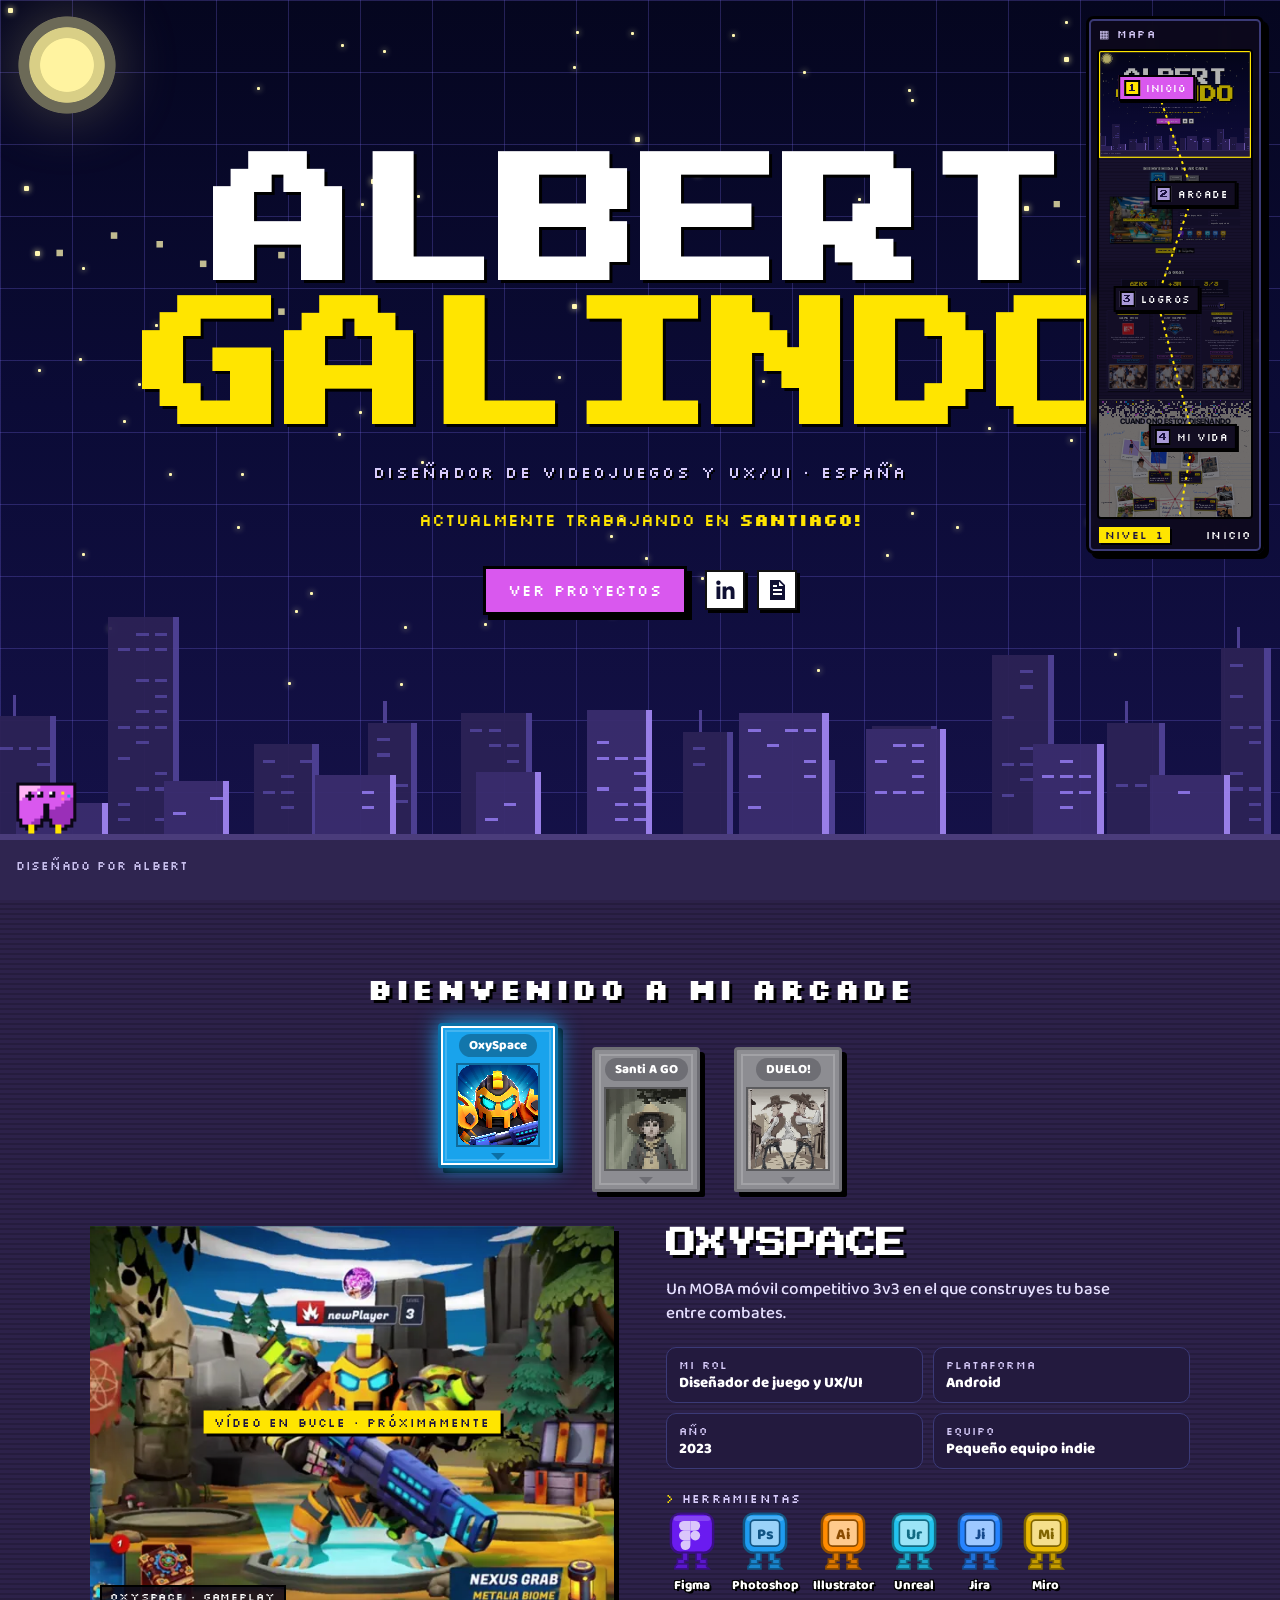
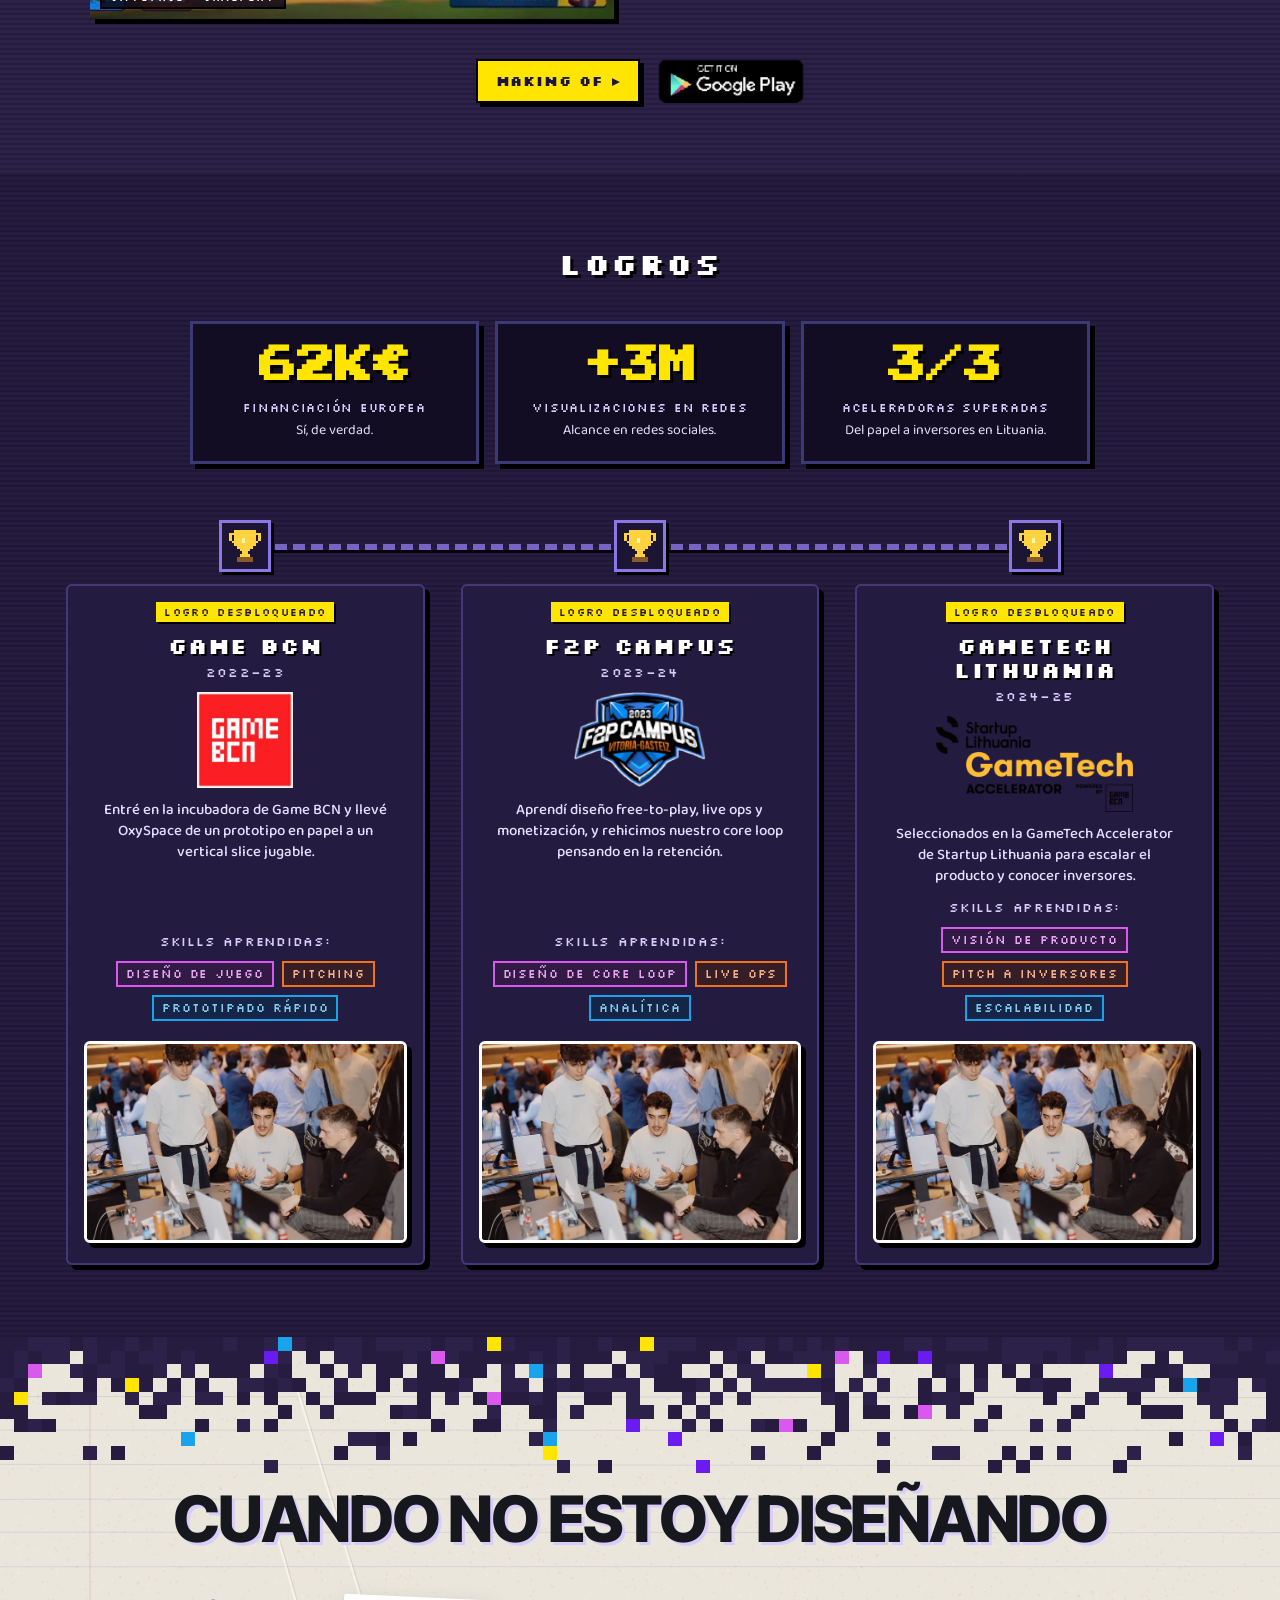
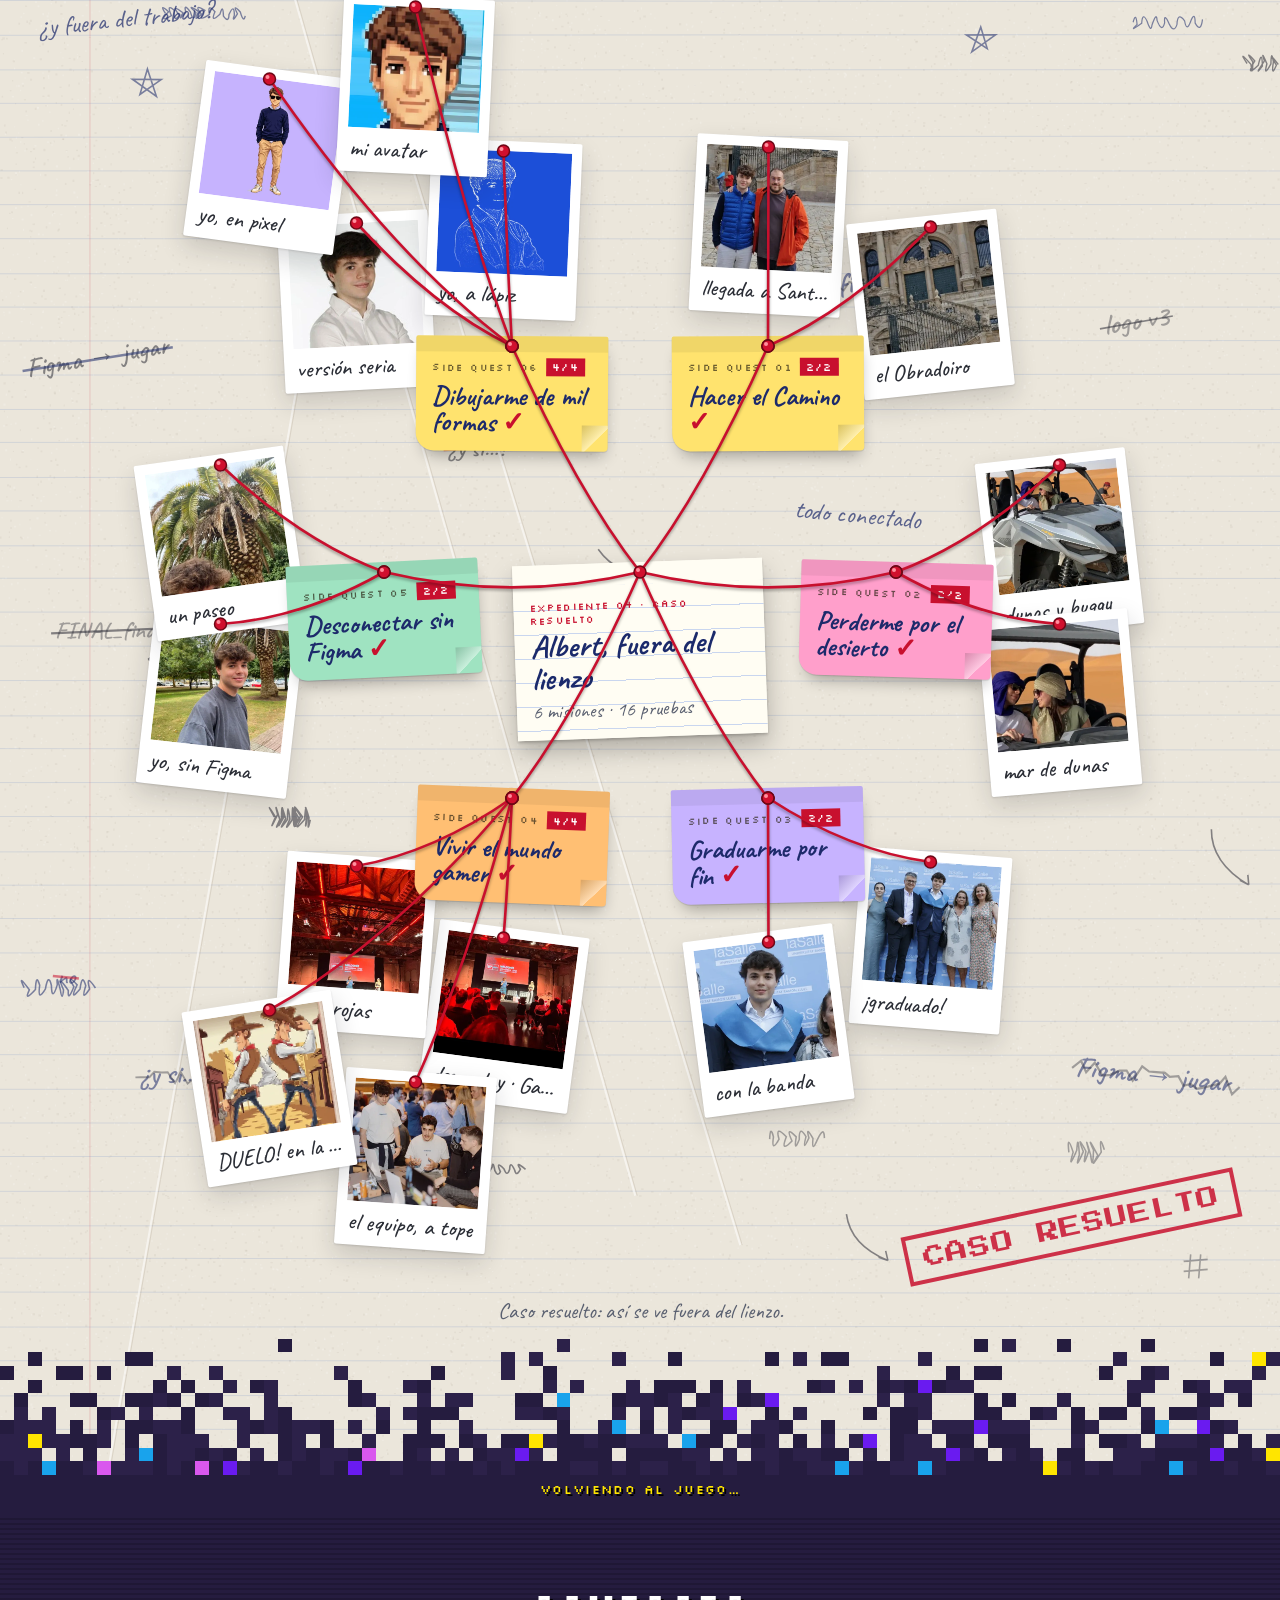
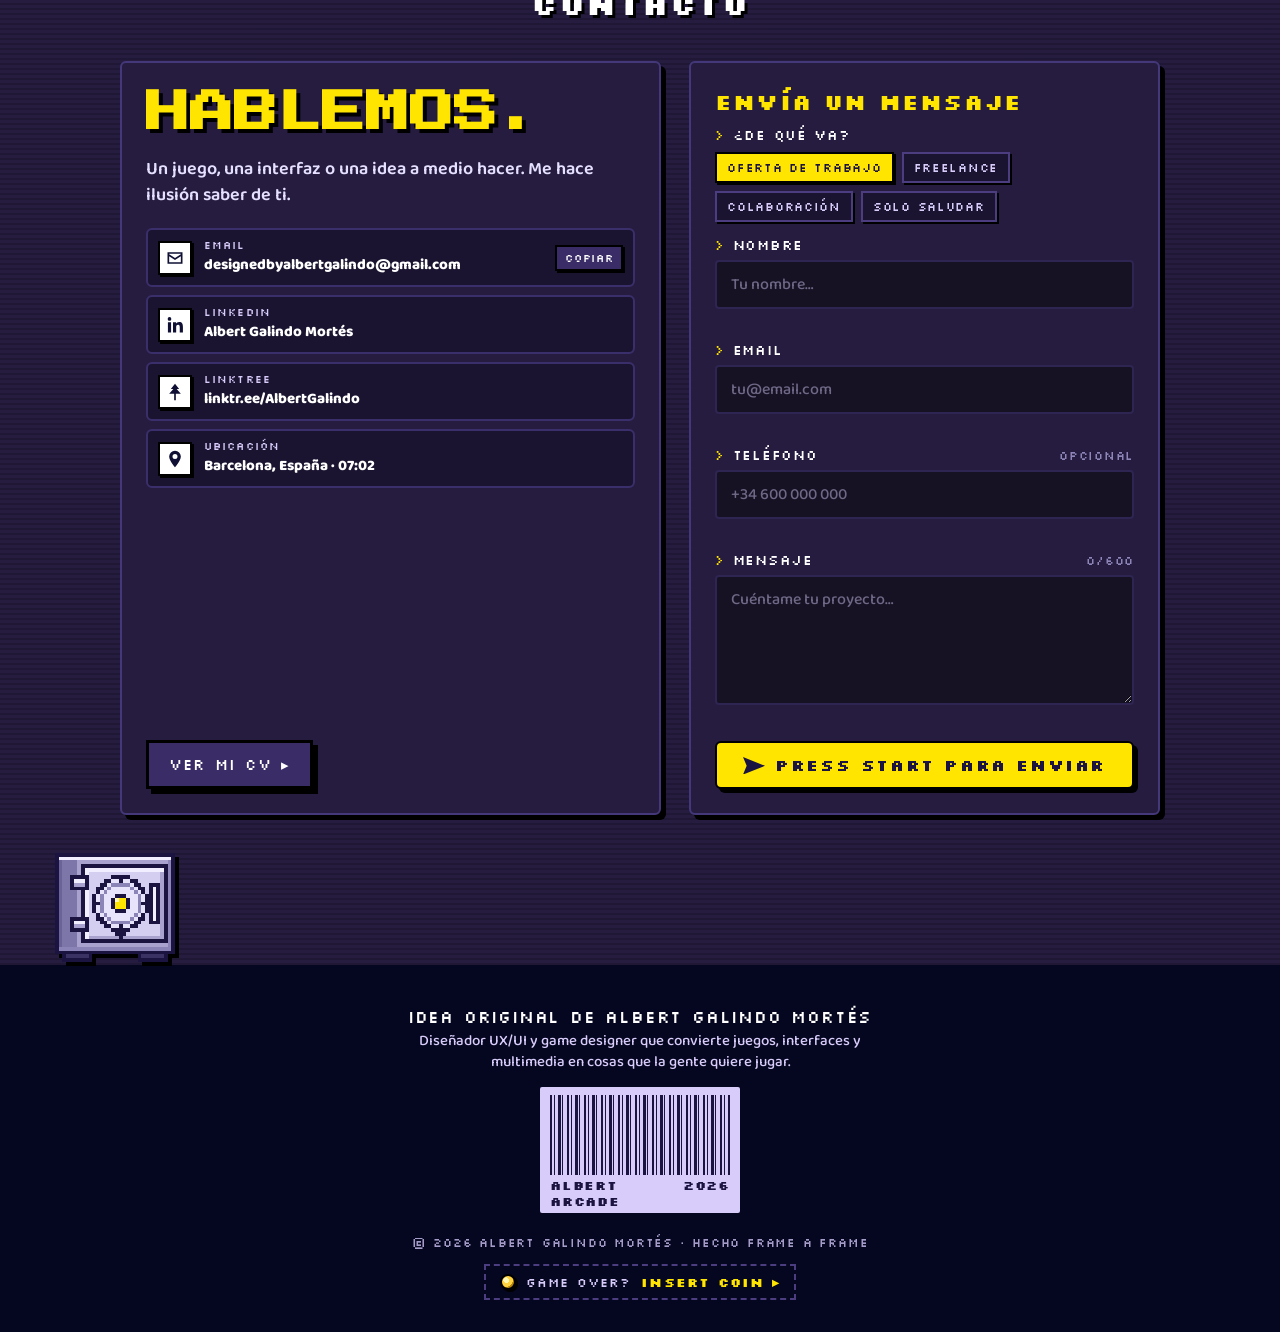
==== commit 46be4b6c: "action" ====
--- a/albert-arcade/index.html
+++ b/albert-arcade/index.html
@@ -3,7 +3,7 @@
 <head>
 <meta charset="utf-8">
 <meta name="viewport" content="width=device-width, initial-scale=1, viewport-fit=cover">
-<title>Albert Galindo · Portfolio</title>
+<title>DesignedByAlbert</title>
 <link rel="preconnect" href="https://fonts.googleapis.com">
 <link rel="preconnect" href="https://fonts.gstatic.com" crossorigin>
 <link rel="stylesheet" href="https://fonts.googleapis.com/css2?family=Press+Start+2P&family=Silkscreen:wght@400;700&family=Baloo+2:wght@500;600;700;800&family=Inter+Tight:wght@400;500;800&family=IBM+Plex+Mono:wght@400;500&family=Caveat:wght@500;700&display=swap">
